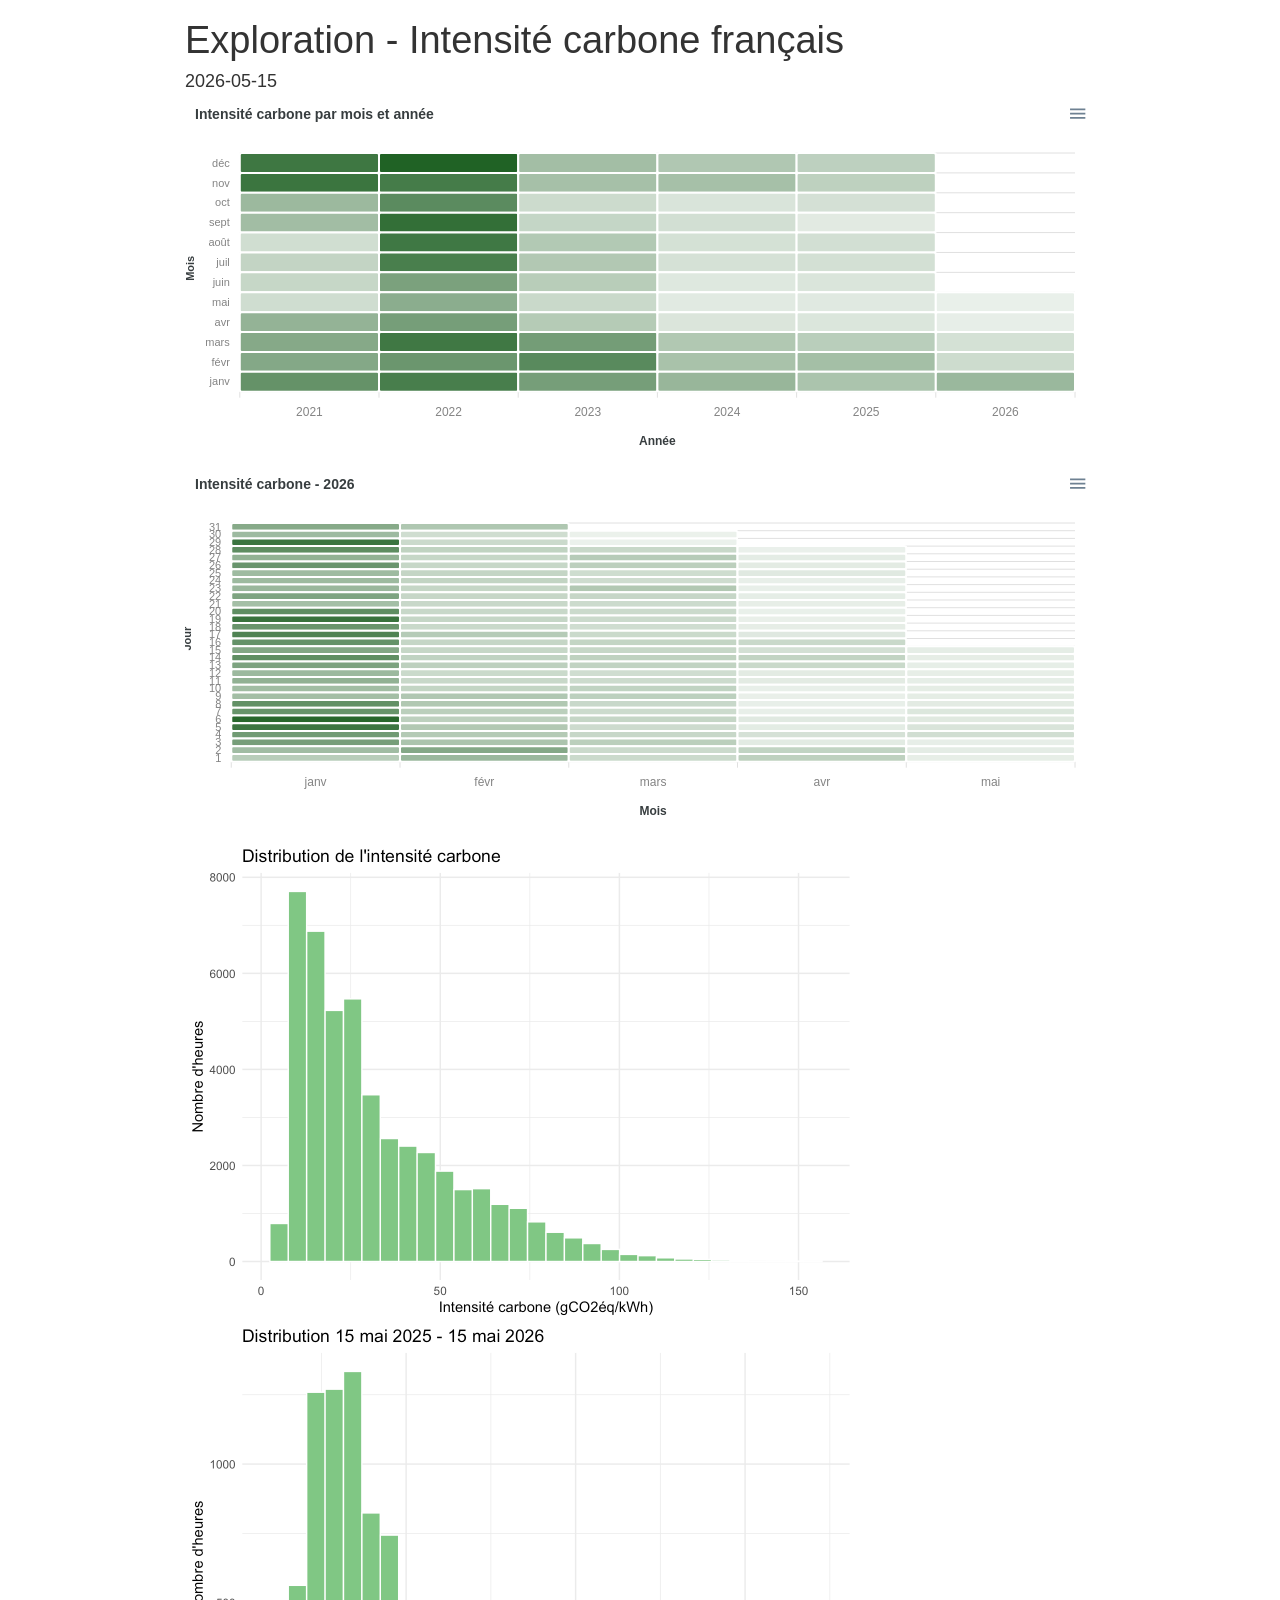
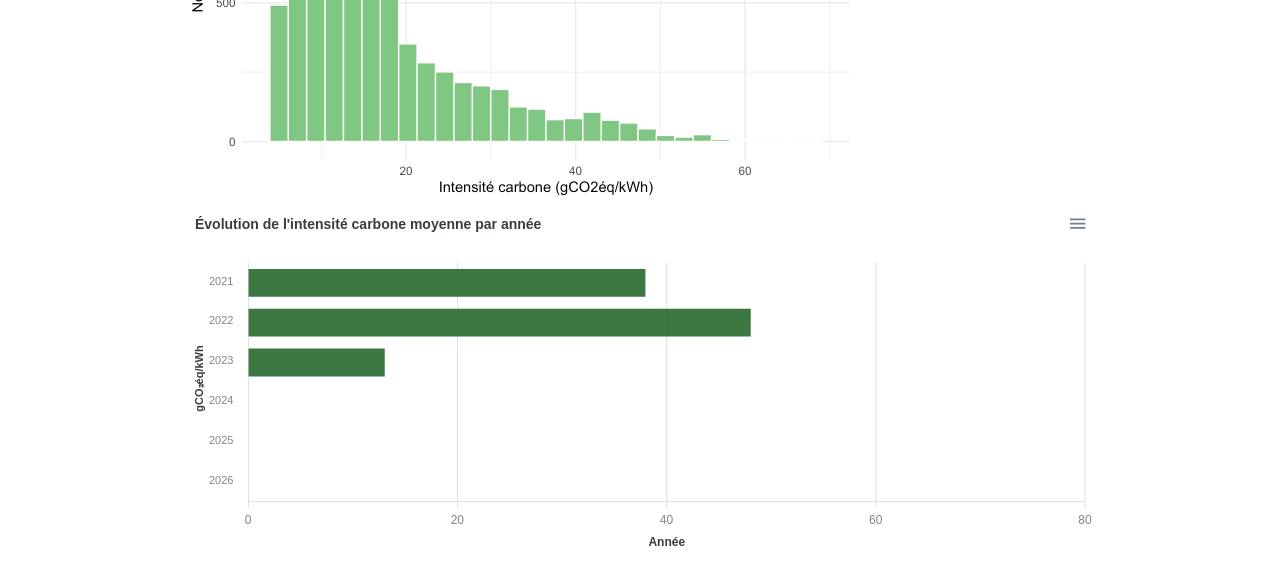
==== dev/exploration.html @ db259e38 "ajout graphiques exploratoires dev/" ====
<!DOCTYPE html>

<html>

<head>

<meta charset="utf-8" />
<meta name="generator" content="pandoc" />
<meta http-equiv="X-UA-Compatible" content="IE=EDGE" />



<meta name="date" content="2026-05-15" />

<title>Exploration - Intensité carbone français</title>

<script>// Pandoc 2.9 adds attributes on both header and div. We remove the former (to
// be compatible with the behavior of Pandoc < 2.8).
document.addEventListener('DOMContentLoaded', function(e) {
  var hs = document.querySelectorAll("div.section[class*='level'] > :first-child");
  var i, h, a;
  for (i = 0; i < hs.length; i++) {
    h = hs[i];
    if (!/^h[1-6]$/i.test(h.tagName)) continue;  // it should be a header h1-h6
    a = h.attributes;
    while (a.length > 0) h.removeAttribute(a[0].name);
  }
});
</script>
<script>/*! jQuery v3.6.0 | (c) OpenJS Foundation and other contributors | jquery.org/license */
!function(e,t){"use strict";"object"==typeof module&&"object"==typeof module.exports?module.exports=e.document?t(e,!0):function(e){if(!e.document)throw new Error("jQuery requires a window with a document");return t(e)}:t(e)}("undefined"!=typeof window?window:this,function(C,e){"use strict";var t=[],r=Object.getPrototypeOf,s=t.slice,g=t.flat?function(e){return t.flat.call(e)}:function(e){return t.concat.apply([],e)},u=t.push,i=t.indexOf,n={},o=n.toString,v=n.hasOwnProperty,a=v.toString,l=a.call(Object),y={},m=function(e){return"function"==typeof e&&"number"!=typeof e.nodeType&&"function"!=typeof e.item},x=function(e){return null!=e&&e===e.window},E=C.document,c={type:!0,src:!0,nonce:!0,noModule:!0};function b(e,t,n){var r,i,o=(n=n||E).createElement("script");if(o.text=e,t)for(r in c)(i=t[r]||t.getAttribute&&t.getAttribute(r))&&o.setAttribute(r,i);n.head.appendChild(o).parentNode.removeChild(o)}function w(e){return null==e?e+"":"object"==typeof e||"function"==typeof e?n[o.call(e)]||"object":typeof e}var f="3.6.0",S=function(e,t){return new S.fn.init(e,t)};function p(e){var t=!!e&&"length"in e&&e.length,n=w(e);return!m(e)&&!x(e)&&("array"===n||0===t||"number"==typeof t&&0<t&&t-1 in e)}S.fn=S.prototype={jquery:f,constructor:S,length:0,toArray:function(){return s.call(this)},get:function(e){return null==e?s.call(this):e<0?this[e+this.length]:this[e]},pushStack:function(e){var t=S.merge(this.constructor(),e);return t.prevObject=this,t},each:function(e){return S.each(this,e)},map:function(n){return this.pushStack(S.map(this,function(e,t){return n.call(e,t,e)}))},slice:function(){return this.pushStack(s.apply(this,arguments))},first:function(){return this.eq(0)},last:function(){return this.eq(-1)},even:function(){return this.pushStack(S.grep(this,function(e,t){return(t+1)%2}))},odd:function(){return this.pushStack(S.grep(this,function(e,t){return t%2}))},eq:function(e){var t=this.length,n=+e+(e<0?t:0);return this.pushStack(0<=n&&n<t?[this[n]]:[])},end:function(){return this.prevObject||this.constructor()},push:u,sort:t.sort,splice:t.splice},S.extend=S.fn.extend=function(){var e,t,n,r,i,o,a=arguments[0]||{},s=1,u=arguments.length,l=!1;for("boolean"==typeof a&&(l=a,a=arguments[s]||{},s++),"object"==typeof a||m(a)||(a={}),s===u&&(a=this,s--);s<u;s++)if(null!=(e=arguments[s]))for(t in e)r=e[t],"__proto__"!==t&&a!==r&&(l&&r&&(S.isPlainObject(r)||(i=Array.isArray(r)))?(n=a[t],o=i&&!Array.isArray(n)?[]:i||S.isPlainObject(n)?n:{},i=!1,a[t]=S.extend(l,o,r)):void 0!==r&&(a[t]=r));return a},S.extend({expando:"jQuery"+(f+Math.random()).replace(/\D/g,""),isReady:!0,error:function(e){throw new Error(e)},noop:function(){},isPlainObject:function(e){var t,n;return!(!e||"[object Object]"!==o.call(e))&&(!(t=r(e))||"function"==typeof(n=v.call(t,"constructor")&&t.constructor)&&a.call(n)===l)},isEmptyObject:function(e){var t;for(t in e)return!1;return!0},globalEval:function(e,t,n){b(e,{nonce:t&&t.nonce},n)},each:function(e,t){var n,r=0;if(p(e)){for(n=e.length;r<n;r++)if(!1===t.call(e[r],r,e[r]))break}else for(r in e)if(!1===t.call(e[r],r,e[r]))break;return e},makeArray:function(e,t){var n=t||[];return null!=e&&(p(Object(e))?S.merge(n,"string"==typeof e?[e]:e):u.call(n,e)),n},inArray:function(e,t,n){return null==t?-1:i.call(t,e,n)},merge:function(e,t){for(var n=+t.length,r=0,i=e.length;r<n;r++)e[i++]=t[r];return e.length=i,e},grep:function(e,t,n){for(var r=[],i=0,o=e.length,a=!n;i<o;i++)!t(e[i],i)!==a&&r.push(e[i]);return r},map:function(e,t,n){var r,i,o=0,a=[];if(p(e))for(r=e.length;o<r;o++)null!=(i=t(e[o],o,n))&&a.push(i);else for(o in e)null!=(i=t(e[o],o,n))&&a.push(i);return g(a)},guid:1,support:y}),"function"==typeof Symbol&&(S.fn[Symbol.iterator]=t[Symbol.iterator]),S.each("Boolean Number String Function Array Date RegExp Object Error Symbol".split(" "),function(e,t){n["[object "+t+"]"]=t.toLowerCase()});var d=function(n){var e,d,b,o,i,h,f,g,w,u,l,T,C,a,E,v,s,c,y,S="sizzle"+1*new Date,p=n.document,k=0,r=0,m=ue(),x=ue(),A=ue(),N=ue(),j=function(e,t){return e===t&&(l=!0),0},D={}.hasOwnProperty,t=[],q=t.pop,L=t.push,H=t.push,O=t.slice,P=function(e,t){for(var n=0,r=e.length;n<r;n++)if(e[n]===t)return n;return-1},R="checked|selected|async|autofocus|autoplay|controls|defer|disabled|hidden|ismap|loop|multiple|open|readonly|required|scoped",M="[\\x20\\t\\r\\n\\f]",I="(?:\\\\[\\da-fA-F]{1,6}"+M+"?|\\\\[^\\r\\n\\f]|[\\w-]|[^\0-\\x7f])+",W="\\["+M+"*("+I+")(?:"+M+"*([*^$|!~]?=)"+M+"*(?:'((?:\\\\.|[^\\\\'])*)'|\"((?:\\\\.|[^\\\\\"])*)\"|("+I+"))|)"+M+"*\\]",F=":("+I+")(?:\\((('((?:\\\\.|[^\\\\'])*)'|\"((?:\\\\.|[^\\\\\"])*)\")|((?:\\\\.|[^\\\\()[\\]]|"+W+")*)|.*)\\)|)",B=new RegExp(M+"+","g"),$=new RegExp("^"+M+"+|((?:^|[^\\\\])(?:\\\\.)*)"+M+"+$","g"),_=new RegExp("^"+M+"*,"+M+"*"),z=new RegExp("^"+M+"*([>+~]|"+M+")"+M+"*"),U=new RegExp(M+"|>"),X=new RegExp(F),V=new RegExp("^"+I+"$"),G={ID:new RegExp("^#("+I+")"),CLASS:new RegExp("^\\.("+I+")"),TAG:new RegExp("^("+I+"|[*])"),ATTR:new RegExp("^"+W),PSEUDO:new RegExp("^"+F),CHILD:new RegExp("^:(only|first|last|nth|nth-last)-(child|of-type)(?:\\("+M+"*(even|odd|(([+-]|)(\\d*)n|)"+M+"*(?:([+-]|)"+M+"*(\\d+)|))"+M+"*\\)|)","i"),bool:new RegExp("^(?:"+R+")$","i"),needsContext:new RegExp("^"+M+"*[>+~]|:(even|odd|eq|gt|lt|nth|first|last)(?:\\("+M+"*((?:-\\d)?\\d*)"+M+"*\\)|)(?=[^-]|$)","i")},Y=/HTML$/i,Q=/^(?:input|select|textarea|button)$/i,J=/^h\d$/i,K=/^[^{]+\{\s*\[native \w/,Z=/^(?:#([\w-]+)|(\w+)|\.([\w-]+))$/,ee=/[+~]/,te=new RegExp("\\\\[\\da-fA-F]{1,6}"+M+"?|\\\\([^\\r\\n\\f])","g"),ne=function(e,t){var n="0x"+e.slice(1)-65536;return t||(n<0?String.fromCharCode(n+65536):String.fromCharCode(n>>10|55296,1023&n|56320))},re=/([\0-\x1f\x7f]|^-?\d)|^-$|[^\0-\x1f\x7f-\uFFFF\w-]/g,ie=function(e,t){return t?"\0"===e?"\ufffd":e.slice(0,-1)+"\\"+e.charCodeAt(e.length-1).toString(16)+" ":"\\"+e},oe=function(){T()},ae=be(function(e){return!0===e.disabled&&"fieldset"===e.nodeName.toLowerCase()},{dir:"parentNode",next:"legend"});try{H.apply(t=O.call(p.childNodes),p.childNodes),t[p.childNodes.length].nodeType}catch(e){H={apply:t.length?function(e,t){L.apply(e,O.call(t))}:function(e,t){var n=e.length,r=0;while(e[n++]=t[r++]);e.length=n-1}}}function se(t,e,n,r){var i,o,a,s,u,l,c,f=e&&e.ownerDocument,p=e?e.nodeType:9;if(n=n||[],"string"!=typeof t||!t||1!==p&&9!==p&&11!==p)return n;if(!r&&(T(e),e=e||C,E)){if(11!==p&&(u=Z.exec(t)))if(i=u[1]){if(9===p){if(!(a=e.getElementById(i)))return n;if(a.id===i)return n.push(a),n}else if(f&&(a=f.getElementById(i))&&y(e,a)&&a.id===i)return n.push(a),n}else{if(u[2])return H.apply(n,e.getElementsByTagName(t)),n;if((i=u[3])&&d.getElementsByClassName&&e.getElementsByClassName)return H.apply(n,e.getElementsByClassName(i)),n}if(d.qsa&&!N[t+" "]&&(!v||!v.test(t))&&(1!==p||"object"!==e.nodeName.toLowerCase())){if(c=t,f=e,1===p&&(U.test(t)||z.test(t))){(f=ee.test(t)&&ye(e.parentNode)||e)===e&&d.scope||((s=e.getAttribute("id"))?s=s.replace(re,ie):e.setAttribute("id",s=S)),o=(l=h(t)).length;while(o--)l[o]=(s?"#"+s:":scope")+" "+xe(l[o]);c=l.join(",")}try{return H.apply(n,f.querySelectorAll(c)),n}catch(e){N(t,!0)}finally{s===S&&e.removeAttribute("id")}}}return g(t.replace($,"$1"),e,n,r)}function ue(){var r=[];return function e(t,n){return r.push(t+" ")>b.cacheLength&&delete e[r.shift()],e[t+" "]=n}}function le(e){return e[S]=!0,e}function ce(e){var t=C.createElement("fieldset");try{return!!e(t)}catch(e){return!1}finally{t.parentNode&&t.parentNode.removeChild(t),t=null}}function fe(e,t){var n=e.split("|"),r=n.length;while(r--)b.attrHandle[n[r]]=t}function pe(e,t){var n=t&&e,r=n&&1===e.nodeType&&1===t.nodeType&&e.sourceIndex-t.sourceIndex;if(r)return r;if(n)while(n=n.nextSibling)if(n===t)return-1;return e?1:-1}function de(t){return function(e){return"input"===e.nodeName.toLowerCase()&&e.type===t}}function he(n){return function(e){var t=e.nodeName.toLowerCase();return("input"===t||"button"===t)&&e.type===n}}function ge(t){return function(e){return"form"in e?e.parentNode&&!1===e.disabled?"label"in e?"label"in e.parentNode?e.parentNode.disabled===t:e.disabled===t:e.isDisabled===t||e.isDisabled!==!t&&ae(e)===t:e.disabled===t:"label"in e&&e.disabled===t}}function ve(a){return le(function(o){return o=+o,le(function(e,t){var n,r=a([],e.length,o),i=r.length;while(i--)e[n=r[i]]&&(e[n]=!(t[n]=e[n]))})})}function ye(e){return e&&"undefined"!=typeof e.getElementsByTagName&&e}for(e in d=se.support={},i=se.isXML=function(e){var t=e&&e.namespaceURI,n=e&&(e.ownerDocument||e).documentElement;return!Y.test(t||n&&n.nodeName||"HTML")},T=se.setDocument=function(e){var t,n,r=e?e.ownerDocument||e:p;return r!=C&&9===r.nodeType&&r.documentElement&&(a=(C=r).documentElement,E=!i(C),p!=C&&(n=C.defaultView)&&n.top!==n&&(n.addEventListener?n.addEventListener("unload",oe,!1):n.attachEvent&&n.attachEvent("onunload",oe)),d.scope=ce(function(e){return a.appendChild(e).appendChild(C.createElement("div")),"undefined"!=typeof e.querySelectorAll&&!e.querySelectorAll(":scope fieldset div").length}),d.attributes=ce(function(e){return e.className="i",!e.getAttribute("className")}),d.getElementsByTagName=ce(function(e){return e.appendChild(C.createComment("")),!e.getElementsByTagName("*").length}),d.getElementsByClassName=K.test(C.getElementsByClassName),d.getById=ce(function(e){return a.appendChild(e).id=S,!C.getElementsByName||!C.getElementsByName(S).length}),d.getById?(b.filter.ID=function(e){var t=e.replace(te,ne);return function(e){return e.getAttribute("id")===t}},b.find.ID=function(e,t){if("undefined"!=typeof t.getElementById&&E){var n=t.getElementById(e);return n?[n]:[]}}):(b.filter.ID=function(e){var n=e.replace(te,ne);return function(e){var t="undefined"!=typeof e.getAttributeNode&&e.getAttributeNode("id");return t&&t.value===n}},b.find.ID=function(e,t){if("undefined"!=typeof t.getElementById&&E){var n,r,i,o=t.getElementById(e);if(o){if((n=o.getAttributeNode("id"))&&n.value===e)return[o];i=t.getElementsByName(e),r=0;while(o=i[r++])if((n=o.getAttributeNode("id"))&&n.value===e)return[o]}return[]}}),b.find.TAG=d.getElementsByTagName?function(e,t){return"undefined"!=typeof t.getElementsByTagName?t.getElementsByTagName(e):d.qsa?t.querySelectorAll(e):void 0}:function(e,t){var n,r=[],i=0,o=t.getElementsByTagName(e);if("*"===e){while(n=o[i++])1===n.nodeType&&r.push(n);return r}return o},b.find.CLASS=d.getElementsByClassName&&function(e,t){if("undefined"!=typeof t.getElementsByClassName&&E)return t.getElementsByClassName(e)},s=[],v=[],(d.qsa=K.test(C.querySelectorAll))&&(ce(function(e){var t;a.appendChild(e).innerHTML="<a id='"+S+"'></a><select id='"+S+"-\r\\' msallowcapture=''><option selected=''></option></select>",e.querySelectorAll("[msallowcapture^='']").length&&v.push("[*^$]="+M+"*(?:''|\"\")"),e.querySelectorAll("[selected]").length||v.push("\\["+M+"*(?:value|"+R+")"),e.querySelectorAll("[id~="+S+"-]").length||v.push("~="),(t=C.createElement("input")).setAttribute("name",""),e.appendChild(t),e.querySelectorAll("[name='']").length||v.push("\\["+M+"*name"+M+"*="+M+"*(?:''|\"\")"),e.querySelectorAll(":checked").length||v.push(":checked"),e.querySelectorAll("a#"+S+"+*").length||v.push(".#.+[+~]"),e.querySelectorAll("\\\f"),v.push("[\\r\\n\\f]")}),ce(function(e){e.innerHTML="<a href='' disabled='disabled'></a><select disabled='disabled'><option/></select>";var t=C.createElement("input");t.setAttribute("type","hidden"),e.appendChild(t).setAttribute("name","D"),e.querySelectorAll("[name=d]").length&&v.push("name"+M+"*[*^$|!~]?="),2!==e.querySelectorAll(":enabled").length&&v.push(":enabled",":disabled"),a.appendChild(e).disabled=!0,2!==e.querySelectorAll(":disabled").length&&v.push(":enabled",":disabled"),e.querySelectorAll("*,:x"),v.push(",.*:")})),(d.matchesSelector=K.test(c=a.matches||a.webkitMatchesSelector||a.mozMatchesSelector||a.oMatchesSelector||a.msMatchesSelector))&&ce(function(e){d.disconnectedMatch=c.call(e,"*"),c.call(e,"[s!='']:x"),s.push("!=",F)}),v=v.length&&new RegExp(v.join("|")),s=s.length&&new RegExp(s.join("|")),t=K.test(a.compareDocumentPosition),y=t||K.test(a.contains)?function(e,t){var n=9===e.nodeType?e.documentElement:e,r=t&&t.parentNode;return e===r||!(!r||1!==r.nodeType||!(n.contains?n.contains(r):e.compareDocumentPosition&&16&e.compareDocumentPosition(r)))}:function(e,t){if(t)while(t=t.parentNode)if(t===e)return!0;return!1},j=t?function(e,t){if(e===t)return l=!0,0;var n=!e.compareDocumentPosition-!t.compareDocumentPosition;return n||(1&(n=(e.ownerDocument||e)==(t.ownerDocument||t)?e.compareDocumentPosition(t):1)||!d.sortDetached&&t.compareDocumentPosition(e)===n?e==C||e.ownerDocument==p&&y(p,e)?-1:t==C||t.ownerDocument==p&&y(p,t)?1:u?P(u,e)-P(u,t):0:4&n?-1:1)}:function(e,t){if(e===t)return l=!0,0;var n,r=0,i=e.parentNode,o=t.parentNode,a=[e],s=[t];if(!i||!o)return e==C?-1:t==C?1:i?-1:o?1:u?P(u,e)-P(u,t):0;if(i===o)return pe(e,t);n=e;while(n=n.parentNode)a.unshift(n);n=t;while(n=n.parentNode)s.unshift(n);while(a[r]===s[r])r++;return r?pe(a[r],s[r]):a[r]==p?-1:s[r]==p?1:0}),C},se.matches=function(e,t){return se(e,null,null,t)},se.matchesSelector=function(e,t){if(T(e),d.matchesSelector&&E&&!N[t+" "]&&(!s||!s.test(t))&&(!v||!v.test(t)))try{var n=c.call(e,t);if(n||d.disconnectedMatch||e.document&&11!==e.document.nodeType)return n}catch(e){N(t,!0)}return 0<se(t,C,null,[e]).length},se.contains=function(e,t){return(e.ownerDocument||e)!=C&&T(e),y(e,t)},se.attr=function(e,t){(e.ownerDocument||e)!=C&&T(e);var n=b.attrHandle[t.toLowerCase()],r=n&&D.call(b.attrHandle,t.toLowerCase())?n(e,t,!E):void 0;return void 0!==r?r:d.attributes||!E?e.getAttribute(t):(r=e.getAttributeNode(t))&&r.specified?r.value:null},se.escape=function(e){return(e+"").replace(re,ie)},se.error=function(e){throw new Error("Syntax error, unrecognized expression: "+e)},se.uniqueSort=function(e){var t,n=[],r=0,i=0;if(l=!d.detectDuplicates,u=!d.sortStable&&e.slice(0),e.sort(j),l){while(t=e[i++])t===e[i]&&(r=n.push(i));while(r--)e.splice(n[r],1)}return u=null,e},o=se.getText=function(e){var t,n="",r=0,i=e.nodeType;if(i){if(1===i||9===i||11===i){if("string"==typeof e.textContent)return e.textContent;for(e=e.firstChild;e;e=e.nextSibling)n+=o(e)}else if(3===i||4===i)return e.nodeValue}else while(t=e[r++])n+=o(t);return n},(b=se.selectors={cacheLength:50,createPseudo:le,match:G,attrHandle:{},find:{},relative:{">":{dir:"parentNode",first:!0}," ":{dir:"parentNode"},"+":{dir:"previousSibling",first:!0},"~":{dir:"previousSibling"}},preFilter:{ATTR:function(e){return e[1]=e[1].replace(te,ne),e[3]=(e[3]||e[4]||e[5]||"").replace(te,ne),"~="===e[2]&&(e[3]=" "+e[3]+" "),e.slice(0,4)},CHILD:function(e){return e[1]=e[1].toLowerCase(),"nth"===e[1].slice(0,3)?(e[3]||se.error(e[0]),e[4]=+(e[4]?e[5]+(e[6]||1):2*("even"===e[3]||"odd"===e[3])),e[5]=+(e[7]+e[8]||"odd"===e[3])):e[3]&&se.error(e[0]),e},PSEUDO:function(e){var t,n=!e[6]&&e[2];return G.CHILD.test(e[0])?null:(e[3]?e[2]=e[4]||e[5]||"":n&&X.test(n)&&(t=h(n,!0))&&(t=n.indexOf(")",n.length-t)-n.length)&&(e[0]=e[0].slice(0,t),e[2]=n.slice(0,t)),e.slice(0,3))}},filter:{TAG:function(e){var t=e.replace(te,ne).toLowerCase();return"*"===e?function(){return!0}:function(e){return e.nodeName&&e.nodeName.toLowerCase()===t}},CLASS:function(e){var t=m[e+" "];return t||(t=new RegExp("(^|"+M+")"+e+"("+M+"|$)"))&&m(e,function(e){return t.test("string"==typeof e.className&&e.className||"undefined"!=typeof e.getAttribute&&e.getAttribute("class")||"")})},ATTR:function(n,r,i){return function(e){var t=se.attr(e,n);return null==t?"!="===r:!r||(t+="","="===r?t===i:"!="===r?t!==i:"^="===r?i&&0===t.indexOf(i):"*="===r?i&&-1<t.indexOf(i):"$="===r?i&&t.slice(-i.length)===i:"~="===r?-1<(" "+t.replace(B," ")+" ").indexOf(i):"|="===r&&(t===i||t.slice(0,i.length+1)===i+"-"))}},CHILD:function(h,e,t,g,v){var y="nth"!==h.slice(0,3),m="last"!==h.slice(-4),x="of-type"===e;return 1===g&&0===v?function(e){return!!e.parentNode}:function(e,t,n){var r,i,o,a,s,u,l=y!==m?"nextSibling":"previousSibling",c=e.parentNode,f=x&&e.nodeName.toLowerCase(),p=!n&&!x,d=!1;if(c){if(y){while(l){a=e;while(a=a[l])if(x?a.nodeName.toLowerCase()===f:1===a.nodeType)return!1;u=l="only"===h&&!u&&"nextSibling"}return!0}if(u=[m?c.firstChild:c.lastChild],m&&p){d=(s=(r=(i=(o=(a=c)[S]||(a[S]={}))[a.uniqueID]||(o[a.uniqueID]={}))[h]||[])[0]===k&&r[1])&&r[2],a=s&&c.childNodes[s];while(a=++s&&a&&a[l]||(d=s=0)||u.pop())if(1===a.nodeType&&++d&&a===e){i[h]=[k,s,d];break}}else if(p&&(d=s=(r=(i=(o=(a=e)[S]||(a[S]={}))[a.uniqueID]||(o[a.uniqueID]={}))[h]||[])[0]===k&&r[1]),!1===d)while(a=++s&&a&&a[l]||(d=s=0)||u.pop())if((x?a.nodeName.toLowerCase()===f:1===a.nodeType)&&++d&&(p&&((i=(o=a[S]||(a[S]={}))[a.uniqueID]||(o[a.uniqueID]={}))[h]=[k,d]),a===e))break;return(d-=v)===g||d%g==0&&0<=d/g}}},PSEUDO:function(e,o){var t,a=b.pseudos[e]||b.setFilters[e.toLowerCase()]||se.error("unsupported pseudo: "+e);return a[S]?a(o):1<a.length?(t=[e,e,"",o],b.setFilters.hasOwnProperty(e.toLowerCase())?le(function(e,t){var n,r=a(e,o),i=r.length;while(i--)e[n=P(e,r[i])]=!(t[n]=r[i])}):function(e){return a(e,0,t)}):a}},pseudos:{not:le(function(e){var r=[],i=[],s=f(e.replace($,"$1"));return s[S]?le(function(e,t,n,r){var i,o=s(e,null,r,[]),a=e.length;while(a--)(i=o[a])&&(e[a]=!(t[a]=i))}):function(e,t,n){return r[0]=e,s(r,null,n,i),r[0]=null,!i.pop()}}),has:le(function(t){return function(e){return 0<se(t,e).length}}),contains:le(function(t){return t=t.replace(te,ne),function(e){return-1<(e.textContent||o(e)).indexOf(t)}}),lang:le(function(n){return V.test(n||"")||se.error("unsupported lang: "+n),n=n.replace(te,ne).toLowerCase(),function(e){var t;do{if(t=E?e.lang:e.getAttribute("xml:lang")||e.getAttribute("lang"))return(t=t.toLowerCase())===n||0===t.indexOf(n+"-")}while((e=e.parentNode)&&1===e.nodeType);return!1}}),target:function(e){var t=n.location&&n.location.hash;return t&&t.slice(1)===e.id},root:function(e){return e===a},focus:function(e){return e===C.activeElement&&(!C.hasFocus||C.hasFocus())&&!!(e.type||e.href||~e.tabIndex)},enabled:ge(!1),disabled:ge(!0),checked:function(e){var t=e.nodeName.toLowerCase();return"input"===t&&!!e.checked||"option"===t&&!!e.selected},selected:function(e){return e.parentNode&&e.parentNode.selectedIndex,!0===e.selected},empty:function(e){for(e=e.firstChild;e;e=e.nextSibling)if(e.nodeType<6)return!1;return!0},parent:function(e){return!b.pseudos.empty(e)},header:function(e){return J.test(e.nodeName)},input:function(e){return Q.test(e.nodeName)},button:function(e){var t=e.nodeName.toLowerCase();return"input"===t&&"button"===e.type||"button"===t},text:function(e){var t;return"input"===e.nodeName.toLowerCase()&&"text"===e.type&&(null==(t=e.getAttribute("type"))||"text"===t.toLowerCase())},first:ve(function(){return[0]}),last:ve(function(e,t){return[t-1]}),eq:ve(function(e,t,n){return[n<0?n+t:n]}),even:ve(function(e,t){for(var n=0;n<t;n+=2)e.push(n);return e}),odd:ve(function(e,t){for(var n=1;n<t;n+=2)e.push(n);return e}),lt:ve(function(e,t,n){for(var r=n<0?n+t:t<n?t:n;0<=--r;)e.push(r);return e}),gt:ve(function(e,t,n){for(var r=n<0?n+t:n;++r<t;)e.push(r);return e})}}).pseudos.nth=b.pseudos.eq,{radio:!0,checkbox:!0,file:!0,password:!0,image:!0})b.pseudos[e]=de(e);for(e in{submit:!0,reset:!0})b.pseudos[e]=he(e);function me(){}function xe(e){for(var t=0,n=e.length,r="";t<n;t++)r+=e[t].value;return r}function be(s,e,t){var u=e.dir,l=e.next,c=l||u,f=t&&"parentNode"===c,p=r++;return e.first?function(e,t,n){while(e=e[u])if(1===e.nodeType||f)return s(e,t,n);return!1}:function(e,t,n){var r,i,o,a=[k,p];if(n){while(e=e[u])if((1===e.nodeType||f)&&s(e,t,n))return!0}else while(e=e[u])if(1===e.nodeType||f)if(i=(o=e[S]||(e[S]={}))[e.uniqueID]||(o[e.uniqueID]={}),l&&l===e.nodeName.toLowerCase())e=e[u]||e;else{if((r=i[c])&&r[0]===k&&r[1]===p)return a[2]=r[2];if((i[c]=a)[2]=s(e,t,n))return!0}return!1}}function we(i){return 1<i.length?function(e,t,n){var r=i.length;while(r--)if(!i[r](e,t,n))return!1;return!0}:i[0]}function Te(e,t,n,r,i){for(var o,a=[],s=0,u=e.length,l=null!=t;s<u;s++)(o=e[s])&&(n&&!n(o,r,i)||(a.push(o),l&&t.push(s)));return a}function Ce(d,h,g,v,y,e){return v&&!v[S]&&(v=Ce(v)),y&&!y[S]&&(y=Ce(y,e)),le(function(e,t,n,r){var i,o,a,s=[],u=[],l=t.length,c=e||function(e,t,n){for(var r=0,i=t.length;r<i;r++)se(e,t[r],n);return n}(h||"*",n.nodeType?[n]:n,[]),f=!d||!e&&h?c:Te(c,s,d,n,r),p=g?y||(e?d:l||v)?[]:t:f;if(g&&g(f,p,n,r),v){i=Te(p,u),v(i,[],n,r),o=i.length;while(o--)(a=i[o])&&(p[u[o]]=!(f[u[o]]=a))}if(e){if(y||d){if(y){i=[],o=p.length;while(o--)(a=p[o])&&i.push(f[o]=a);y(null,p=[],i,r)}o=p.length;while(o--)(a=p[o])&&-1<(i=y?P(e,a):s[o])&&(e[i]=!(t[i]=a))}}else p=Te(p===t?p.splice(l,p.length):p),y?y(null,t,p,r):H.apply(t,p)})}function Ee(e){for(var i,t,n,r=e.length,o=b.relative[e[0].type],a=o||b.relative[" "],s=o?1:0,u=be(function(e){return e===i},a,!0),l=be(function(e){return-1<P(i,e)},a,!0),c=[function(e,t,n){var r=!o&&(n||t!==w)||((i=t).nodeType?u(e,t,n):l(e,t,n));return i=null,r}];s<r;s++)if(t=b.relative[e[s].type])c=[be(we(c),t)];else{if((t=b.filter[e[s].type].apply(null,e[s].matches))[S]){for(n=++s;n<r;n++)if(b.relative[e[n].type])break;return Ce(1<s&&we(c),1<s&&xe(e.slice(0,s-1).concat({value:" "===e[s-2].type?"*":""})).replace($,"$1"),t,s<n&&Ee(e.slice(s,n)),n<r&&Ee(e=e.slice(n)),n<r&&xe(e))}c.push(t)}return we(c)}return me.prototype=b.filters=b.pseudos,b.setFilters=new me,h=se.tokenize=function(e,t){var n,r,i,o,a,s,u,l=x[e+" "];if(l)return t?0:l.slice(0);a=e,s=[],u=b.preFilter;while(a){for(o in n&&!(r=_.exec(a))||(r&&(a=a.slice(r[0].length)||a),s.push(i=[])),n=!1,(r=z.exec(a))&&(n=r.shift(),i.push({value:n,type:r[0].replace($," ")}),a=a.slice(n.length)),b.filter)!(r=G[o].exec(a))||u[o]&&!(r=u[o](r))||(n=r.shift(),i.push({value:n,type:o,matches:r}),a=a.slice(n.length));if(!n)break}return t?a.length:a?se.error(e):x(e,s).slice(0)},f=se.compile=function(e,t){var n,v,y,m,x,r,i=[],o=[],a=A[e+" "];if(!a){t||(t=h(e)),n=t.length;while(n--)(a=Ee(t[n]))[S]?i.push(a):o.push(a);(a=A(e,(v=o,m=0<(y=i).length,x=0<v.length,r=function(e,t,n,r,i){var o,a,s,u=0,l="0",c=e&&[],f=[],p=w,d=e||x&&b.find.TAG("*",i),h=k+=null==p?1:Math.random()||.1,g=d.length;for(i&&(w=t==C||t||i);l!==g&&null!=(o=d[l]);l++){if(x&&o){a=0,t||o.ownerDocument==C||(T(o),n=!E);while(s=v[a++])if(s(o,t||C,n)){r.push(o);break}i&&(k=h)}m&&((o=!s&&o)&&u--,e&&c.push(o))}if(u+=l,m&&l!==u){a=0;while(s=y[a++])s(c,f,t,n);if(e){if(0<u)while(l--)c[l]||f[l]||(f[l]=q.call(r));f=Te(f)}H.apply(r,f),i&&!e&&0<f.length&&1<u+y.length&&se.uniqueSort(r)}return i&&(k=h,w=p),c},m?le(r):r))).selector=e}return a},g=se.select=function(e,t,n,r){var i,o,a,s,u,l="function"==typeof e&&e,c=!r&&h(e=l.selector||e);if(n=n||[],1===c.length){if(2<(o=c[0]=c[0].slice(0)).length&&"ID"===(a=o[0]).type&&9===t.nodeType&&E&&b.relative[o[1].type]){if(!(t=(b.find.ID(a.matches[0].replace(te,ne),t)||[])[0]))return n;l&&(t=t.parentNode),e=e.slice(o.shift().value.length)}i=G.needsContext.test(e)?0:o.length;while(i--){if(a=o[i],b.relative[s=a.type])break;if((u=b.find[s])&&(r=u(a.matches[0].replace(te,ne),ee.test(o[0].type)&&ye(t.parentNode)||t))){if(o.splice(i,1),!(e=r.length&&xe(o)))return H.apply(n,r),n;break}}}return(l||f(e,c))(r,t,!E,n,!t||ee.test(e)&&ye(t.parentNode)||t),n},d.sortStable=S.split("").sort(j).join("")===S,d.detectDuplicates=!!l,T(),d.sortDetached=ce(function(e){return 1&e.compareDocumentPosition(C.createElement("fieldset"))}),ce(function(e){return e.innerHTML="<a href='#'></a>","#"===e.firstChild.getAttribute("href")})||fe("type|href|height|width",function(e,t,n){if(!n)return e.getAttribute(t,"type"===t.toLowerCase()?1:2)}),d.attributes&&ce(function(e){return e.innerHTML="<input/>",e.firstChild.setAttribute("value",""),""===e.firstChild.getAttribute("value")})||fe("value",function(e,t,n){if(!n&&"input"===e.nodeName.toLowerCase())return e.defaultValue}),ce(function(e){return null==e.getAttribute("disabled")})||fe(R,function(e,t,n){var r;if(!n)return!0===e[t]?t.toLowerCase():(r=e.getAttributeNode(t))&&r.specified?r.value:null}),se}(C);S.find=d,S.expr=d.selectors,S.expr[":"]=S.expr.pseudos,S.uniqueSort=S.unique=d.uniqueSort,S.text=d.getText,S.isXMLDoc=d.isXML,S.contains=d.contains,S.escapeSelector=d.escape;var h=function(e,t,n){var r=[],i=void 0!==n;while((e=e[t])&&9!==e.nodeType)if(1===e.nodeType){if(i&&S(e).is(n))break;r.push(e)}return r},T=function(e,t){for(var n=[];e;e=e.nextSibling)1===e.nodeType&&e!==t&&n.push(e);return n},k=S.expr.match.needsContext;function A(e,t){return e.nodeName&&e.nodeName.toLowerCase()===t.toLowerCase()}var N=/^<([a-z][^\/\0>:\x20\t\r\n\f]*)[\x20\t\r\n\f]*\/?>(?:<\/\1>|)$/i;function j(e,n,r){return m(n)?S.grep(e,function(e,t){return!!n.call(e,t,e)!==r}):n.nodeType?S.grep(e,function(e){return e===n!==r}):"string"!=typeof n?S.grep(e,function(e){return-1<i.call(n,e)!==r}):S.filter(n,e,r)}S.filter=function(e,t,n){var r=t[0];return n&&(e=":not("+e+")"),1===t.length&&1===r.nodeType?S.find.matchesSelector(r,e)?[r]:[]:S.find.matches(e,S.grep(t,function(e){return 1===e.nodeType}))},S.fn.extend({find:function(e){var t,n,r=this.length,i=this;if("string"!=typeof e)return this.pushStack(S(e).filter(function(){for(t=0;t<r;t++)if(S.contains(i[t],this))return!0}));for(n=this.pushStack([]),t=0;t<r;t++)S.find(e,i[t],n);return 1<r?S.uniqueSort(n):n},filter:function(e){return this.pushStack(j(this,e||[],!1))},not:function(e){return this.pushStack(j(this,e||[],!0))},is:function(e){return!!j(this,"string"==typeof e&&k.test(e)?S(e):e||[],!1).length}});var D,q=/^(?:\s*(<[\w\W]+>)[^>]*|#([\w-]+))$/;(S.fn.init=function(e,t,n){var r,i;if(!e)return this;if(n=n||D,"string"==typeof e){if(!(r="<"===e[0]&&">"===e[e.length-1]&&3<=e.length?[null,e,null]:q.exec(e))||!r[1]&&t)return!t||t.jquery?(t||n).find(e):this.constructor(t).find(e);if(r[1]){if(t=t instanceof S?t[0]:t,S.merge(this,S.parseHTML(r[1],t&&t.nodeType?t.ownerDocument||t:E,!0)),N.test(r[1])&&S.isPlainObject(t))for(r in t)m(this[r])?this[r](t[r]):this.attr(r,t[r]);return this}return(i=E.getElementById(r[2]))&&(this[0]=i,this.length=1),this}return e.nodeType?(this[0]=e,this.length=1,this):m(e)?void 0!==n.ready?n.ready(e):e(S):S.makeArray(e,this)}).prototype=S.fn,D=S(E);var L=/^(?:parents|prev(?:Until|All))/,H={children:!0,contents:!0,next:!0,prev:!0};function O(e,t){while((e=e[t])&&1!==e.nodeType);return e}S.fn.extend({has:function(e){var t=S(e,this),n=t.length;return this.filter(function(){for(var e=0;e<n;e++)if(S.contains(this,t[e]))return!0})},closest:function(e,t){var n,r=0,i=this.length,o=[],a="string"!=typeof e&&S(e);if(!k.test(e))for(;r<i;r++)for(n=this[r];n&&n!==t;n=n.parentNode)if(n.nodeType<11&&(a?-1<a.index(n):1===n.nodeType&&S.find.matchesSelector(n,e))){o.push(n);break}return this.pushStack(1<o.length?S.uniqueSort(o):o)},index:function(e){return e?"string"==typeof e?i.call(S(e),this[0]):i.call(this,e.jquery?e[0]:e):this[0]&&this[0].parentNode?this.first().prevAll().length:-1},add:function(e,t){return this.pushStack(S.uniqueSort(S.merge(this.get(),S(e,t))))},addBack:function(e){return this.add(null==e?this.prevObject:this.prevObject.filter(e))}}),S.each({parent:function(e){var t=e.parentNode;return t&&11!==t.nodeType?t:null},parents:function(e){return h(e,"parentNode")},parentsUntil:function(e,t,n){return h(e,"parentNode",n)},next:function(e){return O(e,"nextSibling")},prev:function(e){return O(e,"previousSibling")},nextAll:function(e){return h(e,"nextSibling")},prevAll:function(e){return h(e,"previousSibling")},nextUntil:function(e,t,n){return h(e,"nextSibling",n)},prevUntil:function(e,t,n){return h(e,"previousSibling",n)},siblings:function(e){return T((e.parentNode||{}).firstChild,e)},children:function(e){return T(e.firstChild)},contents:function(e){return null!=e.contentDocument&&r(e.contentDocument)?e.contentDocument:(A(e,"template")&&(e=e.content||e),S.merge([],e.childNodes))}},function(r,i){S.fn[r]=function(e,t){var n=S.map(this,i,e);return"Until"!==r.slice(-5)&&(t=e),t&&"string"==typeof t&&(n=S.filter(t,n)),1<this.length&&(H[r]||S.uniqueSort(n),L.test(r)&&n.reverse()),this.pushStack(n)}});var P=/[^\x20\t\r\n\f]+/g;function R(e){return e}function M(e){throw e}function I(e,t,n,r){var i;try{e&&m(i=e.promise)?i.call(e).done(t).fail(n):e&&m(i=e.then)?i.call(e,t,n):t.apply(void 0,[e].slice(r))}catch(e){n.apply(void 0,[e])}}S.Callbacks=function(r){var e,n;r="string"==typeof r?(e=r,n={},S.each(e.match(P)||[],function(e,t){n[t]=!0}),n):S.extend({},r);var i,t,o,a,s=[],u=[],l=-1,c=function(){for(a=a||r.once,o=i=!0;u.length;l=-1){t=u.shift();while(++l<s.length)!1===s[l].apply(t[0],t[1])&&r.stopOnFalse&&(l=s.length,t=!1)}r.memory||(t=!1),i=!1,a&&(s=t?[]:"")},f={add:function(){return s&&(t&&!i&&(l=s.length-1,u.push(t)),function n(e){S.each(e,function(e,t){m(t)?r.unique&&f.has(t)||s.push(t):t&&t.length&&"string"!==w(t)&&n(t)})}(arguments),t&&!i&&c()),this},remove:function(){return S.each(arguments,function(e,t){var n;while(-1<(n=S.inArray(t,s,n)))s.splice(n,1),n<=l&&l--}),this},has:function(e){return e?-1<S.inArray(e,s):0<s.length},empty:function(){return s&&(s=[]),this},disable:function(){return a=u=[],s=t="",this},disabled:function(){return!s},lock:function(){return a=u=[],t||i||(s=t=""),this},locked:function(){return!!a},fireWith:function(e,t){return a||(t=[e,(t=t||[]).slice?t.slice():t],u.push(t),i||c()),this},fire:function(){return f.fireWith(this,arguments),this},fired:function(){return!!o}};return f},S.extend({Deferred:function(e){var o=[["notify","progress",S.Callbacks("memory"),S.Callbacks("memory"),2],["resolve","done",S.Callbacks("once memory"),S.Callbacks("once memory"),0,"resolved"],["reject","fail",S.Callbacks("once memory"),S.Callbacks("once memory"),1,"rejected"]],i="pending",a={state:function(){return i},always:function(){return s.done(arguments).fail(arguments),this},"catch":function(e){return a.then(null,e)},pipe:function(){var i=arguments;return S.Deferred(function(r){S.each(o,function(e,t){var n=m(i[t[4]])&&i[t[4]];s[t[1]](function(){var e=n&&n.apply(this,arguments);e&&m(e.promise)?e.promise().progress(r.notify).done(r.resolve).fail(r.reject):r[t[0]+"With"](this,n?[e]:arguments)})}),i=null}).promise()},then:function(t,n,r){var u=0;function l(i,o,a,s){return function(){var n=this,r=arguments,e=function(){var e,t;if(!(i<u)){if((e=a.apply(n,r))===o.promise())throw new TypeError("Thenable self-resolution");t=e&&("object"==typeof e||"function"==typeof e)&&e.then,m(t)?s?t.call(e,l(u,o,R,s),l(u,o,M,s)):(u++,t.call(e,l(u,o,R,s),l(u,o,M,s),l(u,o,R,o.notifyWith))):(a!==R&&(n=void 0,r=[e]),(s||o.resolveWith)(n,r))}},t=s?e:function(){try{e()}catch(e){S.Deferred.exceptionHook&&S.Deferred.exceptionHook(e,t.stackTrace),u<=i+1&&(a!==M&&(n=void 0,r=[e]),o.rejectWith(n,r))}};i?t():(S.Deferred.getStackHook&&(t.stackTrace=S.Deferred.getStackHook()),C.setTimeout(t))}}return S.Deferred(function(e){o[0][3].add(l(0,e,m(r)?r:R,e.notifyWith)),o[1][3].add(l(0,e,m(t)?t:R)),o[2][3].add(l(0,e,m(n)?n:M))}).promise()},promise:function(e){return null!=e?S.extend(e,a):a}},s={};return S.each(o,function(e,t){var n=t[2],r=t[5];a[t[1]]=n.add,r&&n.add(function(){i=r},o[3-e][2].disable,o[3-e][3].disable,o[0][2].lock,o[0][3].lock),n.add(t[3].fire),s[t[0]]=function(){return s[t[0]+"With"](this===s?void 0:this,arguments),this},s[t[0]+"With"]=n.fireWith}),a.promise(s),e&&e.call(s,s),s},when:function(e){var n=arguments.length,t=n,r=Array(t),i=s.call(arguments),o=S.Deferred(),a=function(t){return function(e){r[t]=this,i[t]=1<arguments.length?s.call(arguments):e,--n||o.resolveWith(r,i)}};if(n<=1&&(I(e,o.done(a(t)).resolve,o.reject,!n),"pending"===o.state()||m(i[t]&&i[t].then)))return o.then();while(t--)I(i[t],a(t),o.reject);return o.promise()}});var W=/^(Eval|Internal|Range|Reference|Syntax|Type|URI)Error$/;S.Deferred.exceptionHook=function(e,t){C.console&&C.console.warn&&e&&W.test(e.name)&&C.console.warn("jQuery.Deferred exception: "+e.message,e.stack,t)},S.readyException=function(e){C.setTimeout(function(){throw e})};var F=S.Deferred();function B(){E.removeEventListener("DOMContentLoaded",B),C.removeEventListener("load",B),S.ready()}S.fn.ready=function(e){return F.then(e)["catch"](function(e){S.readyException(e)}),this},S.extend({isReady:!1,readyWait:1,ready:function(e){(!0===e?--S.readyWait:S.isReady)||(S.isReady=!0)!==e&&0<--S.readyWait||F.resolveWith(E,[S])}}),S.ready.then=F.then,"complete"===E.readyState||"loading"!==E.readyState&&!E.documentElement.doScroll?C.setTimeout(S.ready):(E.addEventListener("DOMContentLoaded",B),C.addEventListener("load",B));var $=function(e,t,n,r,i,o,a){var s=0,u=e.length,l=null==n;if("object"===w(n))for(s in i=!0,n)$(e,t,s,n[s],!0,o,a);else if(void 0!==r&&(i=!0,m(r)||(a=!0),l&&(a?(t.call(e,r),t=null):(l=t,t=function(e,t,n){return l.call(S(e),n)})),t))for(;s<u;s++)t(e[s],n,a?r:r.call(e[s],s,t(e[s],n)));return i?e:l?t.call(e):u?t(e[0],n):o},_=/^-ms-/,z=/-([a-z])/g;function U(e,t){return t.toUpperCase()}function X(e){return e.replace(_,"ms-").replace(z,U)}var V=function(e){return 1===e.nodeType||9===e.nodeType||!+e.nodeType};function G(){this.expando=S.expando+G.uid++}G.uid=1,G.prototype={cache:function(e){var t=e[this.expando];return t||(t={},V(e)&&(e.nodeType?e[this.expando]=t:Object.defineProperty(e,this.expando,{value:t,configurable:!0}))),t},set:function(e,t,n){var r,i=this.cache(e);if("string"==typeof t)i[X(t)]=n;else for(r in t)i[X(r)]=t[r];return i},get:function(e,t){return void 0===t?this.cache(e):e[this.expando]&&e[this.expando][X(t)]},access:function(e,t,n){return void 0===t||t&&"string"==typeof t&&void 0===n?this.get(e,t):(this.set(e,t,n),void 0!==n?n:t)},remove:function(e,t){var n,r=e[this.expando];if(void 0!==r){if(void 0!==t){n=(t=Array.isArray(t)?t.map(X):(t=X(t))in r?[t]:t.match(P)||[]).length;while(n--)delete r[t[n]]}(void 0===t||S.isEmptyObject(r))&&(e.nodeType?e[this.expando]=void 0:delete e[this.expando])}},hasData:function(e){var t=e[this.expando];return void 0!==t&&!S.isEmptyObject(t)}};var Y=new G,Q=new G,J=/^(?:\{[\w\W]*\}|\[[\w\W]*\])$/,K=/[A-Z]/g;function Z(e,t,n){var r,i;if(void 0===n&&1===e.nodeType)if(r="data-"+t.replace(K,"-$&").toLowerCase(),"string"==typeof(n=e.getAttribute(r))){try{n="true"===(i=n)||"false"!==i&&("null"===i?null:i===+i+""?+i:J.test(i)?JSON.parse(i):i)}catch(e){}Q.set(e,t,n)}else n=void 0;return n}S.extend({hasData:function(e){return Q.hasData(e)||Y.hasData(e)},data:function(e,t,n){return Q.access(e,t,n)},removeData:function(e,t){Q.remove(e,t)},_data:function(e,t,n){return Y.access(e,t,n)},_removeData:function(e,t){Y.remove(e,t)}}),S.fn.extend({data:function(n,e){var t,r,i,o=this[0],a=o&&o.attributes;if(void 0===n){if(this.length&&(i=Q.get(o),1===o.nodeType&&!Y.get(o,"hasDataAttrs"))){t=a.length;while(t--)a[t]&&0===(r=a[t].name).indexOf("data-")&&(r=X(r.slice(5)),Z(o,r,i[r]));Y.set(o,"hasDataAttrs",!0)}return i}return"object"==typeof n?this.each(function(){Q.set(this,n)}):$(this,function(e){var t;if(o&&void 0===e)return void 0!==(t=Q.get(o,n))?t:void 0!==(t=Z(o,n))?t:void 0;this.each(function(){Q.set(this,n,e)})},null,e,1<arguments.length,null,!0)},removeData:function(e){return this.each(function(){Q.remove(this,e)})}}),S.extend({queue:function(e,t,n){var r;if(e)return t=(t||"fx")+"queue",r=Y.get(e,t),n&&(!r||Array.isArray(n)?r=Y.access(e,t,S.makeArray(n)):r.push(n)),r||[]},dequeue:function(e,t){t=t||"fx";var n=S.queue(e,t),r=n.length,i=n.shift(),o=S._queueHooks(e,t);"inprogress"===i&&(i=n.shift(),r--),i&&("fx"===t&&n.unshift("inprogress"),delete o.stop,i.call(e,function(){S.dequeue(e,t)},o)),!r&&o&&o.empty.fire()},_queueHooks:function(e,t){var n=t+"queueHooks";return Y.get(e,n)||Y.access(e,n,{empty:S.Callbacks("once memory").add(function(){Y.remove(e,[t+"queue",n])})})}}),S.fn.extend({queue:function(t,n){var e=2;return"string"!=typeof t&&(n=t,t="fx",e--),arguments.length<e?S.queue(this[0],t):void 0===n?this:this.each(function(){var e=S.queue(this,t,n);S._queueHooks(this,t),"fx"===t&&"inprogress"!==e[0]&&S.dequeue(this,t)})},dequeue:function(e){return this.each(function(){S.dequeue(this,e)})},clearQueue:function(e){return this.queue(e||"fx",[])},promise:function(e,t){var n,r=1,i=S.Deferred(),o=this,a=this.length,s=function(){--r||i.resolveWith(o,[o])};"string"!=typeof e&&(t=e,e=void 0),e=e||"fx";while(a--)(n=Y.get(o[a],e+"queueHooks"))&&n.empty&&(r++,n.empty.add(s));return s(),i.promise(t)}});var ee=/[+-]?(?:\d*\.|)\d+(?:[eE][+-]?\d+|)/.source,te=new RegExp("^(?:([+-])=|)("+ee+")([a-z%]*)$","i"),ne=["Top","Right","Bottom","Left"],re=E.documentElement,ie=function(e){return S.contains(e.ownerDocument,e)},oe={composed:!0};re.getRootNode&&(ie=function(e){return S.contains(e.ownerDocument,e)||e.getRootNode(oe)===e.ownerDocument});var ae=function(e,t){return"none"===(e=t||e).style.display||""===e.style.display&&ie(e)&&"none"===S.css(e,"display")};function se(e,t,n,r){var i,o,a=20,s=r?function(){return r.cur()}:function(){return S.css(e,t,"")},u=s(),l=n&&n[3]||(S.cssNumber[t]?"":"px"),c=e.nodeType&&(S.cssNumber[t]||"px"!==l&&+u)&&te.exec(S.css(e,t));if(c&&c[3]!==l){u/=2,l=l||c[3],c=+u||1;while(a--)S.style(e,t,c+l),(1-o)*(1-(o=s()/u||.5))<=0&&(a=0),c/=o;c*=2,S.style(e,t,c+l),n=n||[]}return n&&(c=+c||+u||0,i=n[1]?c+(n[1]+1)*n[2]:+n[2],r&&(r.unit=l,r.start=c,r.end=i)),i}var ue={};function le(e,t){for(var n,r,i,o,a,s,u,l=[],c=0,f=e.length;c<f;c++)(r=e[c]).style&&(n=r.style.display,t?("none"===n&&(l[c]=Y.get(r,"display")||null,l[c]||(r.style.display="")),""===r.style.display&&ae(r)&&(l[c]=(u=a=o=void 0,a=(i=r).ownerDocument,s=i.nodeName,(u=ue[s])||(o=a.body.appendChild(a.createElement(s)),u=S.css(o,"display"),o.parentNode.removeChild(o),"none"===u&&(u="block"),ue[s]=u)))):"none"!==n&&(l[c]="none",Y.set(r,"display",n)));for(c=0;c<f;c++)null!=l[c]&&(e[c].style.display=l[c]);return e}S.fn.extend({show:function(){return le(this,!0)},hide:function(){return le(this)},toggle:function(e){return"boolean"==typeof e?e?this.show():this.hide():this.each(function(){ae(this)?S(this).show():S(this).hide()})}});var ce,fe,pe=/^(?:checkbox|radio)$/i,de=/<([a-z][^\/\0>\x20\t\r\n\f]*)/i,he=/^$|^module$|\/(?:java|ecma)script/i;ce=E.createDocumentFragment().appendChild(E.createElement("div")),(fe=E.createElement("input")).setAttribute("type","radio"),fe.setAttribute("checked","checked"),fe.setAttribute("name","t"),ce.appendChild(fe),y.checkClone=ce.cloneNode(!0).cloneNode(!0).lastChild.checked,ce.innerHTML="<textarea>x</textarea>",y.noCloneChecked=!!ce.cloneNode(!0).lastChild.defaultValue,ce.innerHTML="<option></option>",y.option=!!ce.lastChild;var ge={thead:[1,"<table>","</table>"],col:[2,"<table><colgroup>","</colgroup></table>"],tr:[2,"<table><tbody>","</tbody></table>"],td:[3,"<table><tbody><tr>","</tr></tbody></table>"],_default:[0,"",""]};function ve(e,t){var n;return n="undefined"!=typeof e.getElementsByTagName?e.getElementsByTagName(t||"*"):"undefined"!=typeof e.querySelectorAll?e.querySelectorAll(t||"*"):[],void 0===t||t&&A(e,t)?S.merge([e],n):n}function ye(e,t){for(var n=0,r=e.length;n<r;n++)Y.set(e[n],"globalEval",!t||Y.get(t[n],"globalEval"))}ge.tbody=ge.tfoot=ge.colgroup=ge.caption=ge.thead,ge.th=ge.td,y.option||(ge.optgroup=ge.option=[1,"<select multiple='multiple'>","</select>"]);var me=/<|&#?\w+;/;function xe(e,t,n,r,i){for(var o,a,s,u,l,c,f=t.createDocumentFragment(),p=[],d=0,h=e.length;d<h;d++)if((o=e[d])||0===o)if("object"===w(o))S.merge(p,o.nodeType?[o]:o);else if(me.test(o)){a=a||f.appendChild(t.createElement("div")),s=(de.exec(o)||["",""])[1].toLowerCase(),u=ge[s]||ge._default,a.innerHTML=u[1]+S.htmlPrefilter(o)+u[2],c=u[0];while(c--)a=a.lastChild;S.merge(p,a.childNodes),(a=f.firstChild).textContent=""}else p.push(t.createTextNode(o));f.textContent="",d=0;while(o=p[d++])if(r&&-1<S.inArray(o,r))i&&i.push(o);else if(l=ie(o),a=ve(f.appendChild(o),"script"),l&&ye(a),n){c=0;while(o=a[c++])he.test(o.type||"")&&n.push(o)}return f}var be=/^([^.]*)(?:\.(.+)|)/;function we(){return!0}function Te(){return!1}function Ce(e,t){return e===function(){try{return E.activeElement}catch(e){}}()==("focus"===t)}function Ee(e,t,n,r,i,o){var a,s;if("object"==typeof t){for(s in"string"!=typeof n&&(r=r||n,n=void 0),t)Ee(e,s,n,r,t[s],o);return e}if(null==r&&null==i?(i=n,r=n=void 0):null==i&&("string"==typeof n?(i=r,r=void 0):(i=r,r=n,n=void 0)),!1===i)i=Te;else if(!i)return e;return 1===o&&(a=i,(i=function(e){return S().off(e),a.apply(this,arguments)}).guid=a.guid||(a.guid=S.guid++)),e.each(function(){S.event.add(this,t,i,r,n)})}function Se(e,i,o){o?(Y.set(e,i,!1),S.event.add(e,i,{namespace:!1,handler:function(e){var t,n,r=Y.get(this,i);if(1&e.isTrigger&&this[i]){if(r.length)(S.event.special[i]||{}).delegateType&&e.stopPropagation();else if(r=s.call(arguments),Y.set(this,i,r),t=o(this,i),this[i](),r!==(n=Y.get(this,i))||t?Y.set(this,i,!1):n={},r!==n)return e.stopImmediatePropagation(),e.preventDefault(),n&&n.value}else r.length&&(Y.set(this,i,{value:S.event.trigger(S.extend(r[0],S.Event.prototype),r.slice(1),this)}),e.stopImmediatePropagation())}})):void 0===Y.get(e,i)&&S.event.add(e,i,we)}S.event={global:{},add:function(t,e,n,r,i){var o,a,s,u,l,c,f,p,d,h,g,v=Y.get(t);if(V(t)){n.handler&&(n=(o=n).handler,i=o.selector),i&&S.find.matchesSelector(re,i),n.guid||(n.guid=S.guid++),(u=v.events)||(u=v.events=Object.create(null)),(a=v.handle)||(a=v.handle=function(e){return"undefined"!=typeof S&&S.event.triggered!==e.type?S.event.dispatch.apply(t,arguments):void 0}),l=(e=(e||"").match(P)||[""]).length;while(l--)d=g=(s=be.exec(e[l])||[])[1],h=(s[2]||"").split(".").sort(),d&&(f=S.event.special[d]||{},d=(i?f.delegateType:f.bindType)||d,f=S.event.special[d]||{},c=S.extend({type:d,origType:g,data:r,handler:n,guid:n.guid,selector:i,needsContext:i&&S.expr.match.needsContext.test(i),namespace:h.join(".")},o),(p=u[d])||((p=u[d]=[]).delegateCount=0,f.setup&&!1!==f.setup.call(t,r,h,a)||t.addEventListener&&t.addEventListener(d,a)),f.add&&(f.add.call(t,c),c.handler.guid||(c.handler.guid=n.guid)),i?p.splice(p.delegateCount++,0,c):p.push(c),S.event.global[d]=!0)}},remove:function(e,t,n,r,i){var o,a,s,u,l,c,f,p,d,h,g,v=Y.hasData(e)&&Y.get(e);if(v&&(u=v.events)){l=(t=(t||"").match(P)||[""]).length;while(l--)if(d=g=(s=be.exec(t[l])||[])[1],h=(s[2]||"").split(".").sort(),d){f=S.event.special[d]||{},p=u[d=(r?f.delegateType:f.bindType)||d]||[],s=s[2]&&new RegExp("(^|\\.)"+h.join("\\.(?:.*\\.|)")+"(\\.|$)"),a=o=p.length;while(o--)c=p[o],!i&&g!==c.origType||n&&n.guid!==c.guid||s&&!s.test(c.namespace)||r&&r!==c.selector&&("**"!==r||!c.selector)||(p.splice(o,1),c.selector&&p.delegateCount--,f.remove&&f.remove.call(e,c));a&&!p.length&&(f.teardown&&!1!==f.teardown.call(e,h,v.handle)||S.removeEvent(e,d,v.handle),delete u[d])}else for(d in u)S.event.remove(e,d+t[l],n,r,!0);S.isEmptyObject(u)&&Y.remove(e,"handle events")}},dispatch:function(e){var t,n,r,i,o,a,s=new Array(arguments.length),u=S.event.fix(e),l=(Y.get(this,"events")||Object.create(null))[u.type]||[],c=S.event.special[u.type]||{};for(s[0]=u,t=1;t<arguments.length;t++)s[t]=arguments[t];if(u.delegateTarget=this,!c.preDispatch||!1!==c.preDispatch.call(this,u)){a=S.event.handlers.call(this,u,l),t=0;while((i=a[t++])&&!u.isPropagationStopped()){u.currentTarget=i.elem,n=0;while((o=i.handlers[n++])&&!u.isImmediatePropagationStopped())u.rnamespace&&!1!==o.namespace&&!u.rnamespace.test(o.namespace)||(u.handleObj=o,u.data=o.data,void 0!==(r=((S.event.special[o.origType]||{}).handle||o.handler).apply(i.elem,s))&&!1===(u.result=r)&&(u.preventDefault(),u.stopPropagation()))}return c.postDispatch&&c.postDispatch.call(this,u),u.result}},handlers:function(e,t){var n,r,i,o,a,s=[],u=t.delegateCount,l=e.target;if(u&&l.nodeType&&!("click"===e.type&&1<=e.button))for(;l!==this;l=l.parentNode||this)if(1===l.nodeType&&("click"!==e.type||!0!==l.disabled)){for(o=[],a={},n=0;n<u;n++)void 0===a[i=(r=t[n]).selector+" "]&&(a[i]=r.needsContext?-1<S(i,this).index(l):S.find(i,this,null,[l]).length),a[i]&&o.push(r);o.length&&s.push({elem:l,handlers:o})}return l=this,u<t.length&&s.push({elem:l,handlers:t.slice(u)}),s},addProp:function(t,e){Object.defineProperty(S.Event.prototype,t,{enumerable:!0,configurable:!0,get:m(e)?function(){if(this.originalEvent)return e(this.originalEvent)}:function(){if(this.originalEvent)return this.originalEvent[t]},set:function(e){Object.defineProperty(this,t,{enumerable:!0,configurable:!0,writable:!0,value:e})}})},fix:function(e){return e[S.expando]?e:new S.Event(e)},special:{load:{noBubble:!0},click:{setup:function(e){var t=this||e;return pe.test(t.type)&&t.click&&A(t,"input")&&Se(t,"click",we),!1},trigger:function(e){var t=this||e;return pe.test(t.type)&&t.click&&A(t,"input")&&Se(t,"click"),!0},_default:function(e){var t=e.target;return pe.test(t.type)&&t.click&&A(t,"input")&&Y.get(t,"click")||A(t,"a")}},beforeunload:{postDispatch:function(e){void 0!==e.result&&e.originalEvent&&(e.originalEvent.returnValue=e.result)}}}},S.removeEvent=function(e,t,n){e.removeEventListener&&e.removeEventListener(t,n)},S.Event=function(e,t){if(!(this instanceof S.Event))return new S.Event(e,t);e&&e.type?(this.originalEvent=e,this.type=e.type,this.isDefaultPrevented=e.defaultPrevented||void 0===e.defaultPrevented&&!1===e.returnValue?we:Te,this.target=e.target&&3===e.target.nodeType?e.target.parentNode:e.target,this.currentTarget=e.currentTarget,this.relatedTarget=e.relatedTarget):this.type=e,t&&S.extend(this,t),this.timeStamp=e&&e.timeStamp||Date.now(),this[S.expando]=!0},S.Event.prototype={constructor:S.Event,isDefaultPrevented:Te,isPropagationStopped:Te,isImmediatePropagationStopped:Te,isSimulated:!1,preventDefault:function(){var e=this.originalEvent;this.isDefaultPrevented=we,e&&!this.isSimulated&&e.preventDefault()},stopPropagation:function(){var e=this.originalEvent;this.isPropagationStopped=we,e&&!this.isSimulated&&e.stopPropagation()},stopImmediatePropagation:function(){var e=this.originalEvent;this.isImmediatePropagationStopped=we,e&&!this.isSimulated&&e.stopImmediatePropagation(),this.stopPropagation()}},S.each({altKey:!0,bubbles:!0,cancelable:!0,changedTouches:!0,ctrlKey:!0,detail:!0,eventPhase:!0,metaKey:!0,pageX:!0,pageY:!0,shiftKey:!0,view:!0,"char":!0,code:!0,charCode:!0,key:!0,keyCode:!0,button:!0,buttons:!0,clientX:!0,clientY:!0,offsetX:!0,offsetY:!0,pointerId:!0,pointerType:!0,screenX:!0,screenY:!0,targetTouches:!0,toElement:!0,touches:!0,which:!0},S.event.addProp),S.each({focus:"focusin",blur:"focusout"},function(e,t){S.event.special[e]={setup:function(){return Se(this,e,Ce),!1},trigger:function(){return Se(this,e),!0},_default:function(){return!0},delegateType:t}}),S.each({mouseenter:"mouseover",mouseleave:"mouseout",pointerenter:"pointerover",pointerleave:"pointerout"},function(e,i){S.event.special[e]={delegateType:i,bindType:i,handle:function(e){var t,n=e.relatedTarget,r=e.handleObj;return n&&(n===this||S.contains(this,n))||(e.type=r.origType,t=r.handler.apply(this,arguments),e.type=i),t}}}),S.fn.extend({on:function(e,t,n,r){return Ee(this,e,t,n,r)},one:function(e,t,n,r){return Ee(this,e,t,n,r,1)},off:function(e,t,n){var r,i;if(e&&e.preventDefault&&e.handleObj)return r=e.handleObj,S(e.delegateTarget).off(r.namespace?r.origType+"."+r.namespace:r.origType,r.selector,r.handler),this;if("object"==typeof e){for(i in e)this.off(i,t,e[i]);return this}return!1!==t&&"function"!=typeof t||(n=t,t=void 0),!1===n&&(n=Te),this.each(function(){S.event.remove(this,e,n,t)})}});var ke=/<script|<style|<link/i,Ae=/checked\s*(?:[^=]|=\s*.checked.)/i,Ne=/^\s*<!(?:\[CDATA\[|--)|(?:\]\]|--)>\s*$/g;function je(e,t){return A(e,"table")&&A(11!==t.nodeType?t:t.firstChild,"tr")&&S(e).children("tbody")[0]||e}function De(e){return e.type=(null!==e.getAttribute("type"))+"/"+e.type,e}function qe(e){return"true/"===(e.type||"").slice(0,5)?e.type=e.type.slice(5):e.removeAttribute("type"),e}function Le(e,t){var n,r,i,o,a,s;if(1===t.nodeType){if(Y.hasData(e)&&(s=Y.get(e).events))for(i in Y.remove(t,"handle events"),s)for(n=0,r=s[i].length;n<r;n++)S.event.add(t,i,s[i][n]);Q.hasData(e)&&(o=Q.access(e),a=S.extend({},o),Q.set(t,a))}}function He(n,r,i,o){r=g(r);var e,t,a,s,u,l,c=0,f=n.length,p=f-1,d=r[0],h=m(d);if(h||1<f&&"string"==typeof d&&!y.checkClone&&Ae.test(d))return n.each(function(e){var t=n.eq(e);h&&(r[0]=d.call(this,e,t.html())),He(t,r,i,o)});if(f&&(t=(e=xe(r,n[0].ownerDocument,!1,n,o)).firstChild,1===e.childNodes.length&&(e=t),t||o)){for(s=(a=S.map(ve(e,"script"),De)).length;c<f;c++)u=e,c!==p&&(u=S.clone(u,!0,!0),s&&S.merge(a,ve(u,"script"))),i.call(n[c],u,c);if(s)for(l=a[a.length-1].ownerDocument,S.map(a,qe),c=0;c<s;c++)u=a[c],he.test(u.type||"")&&!Y.access(u,"globalEval")&&S.contains(l,u)&&(u.src&&"module"!==(u.type||"").toLowerCase()?S._evalUrl&&!u.noModule&&S._evalUrl(u.src,{nonce:u.nonce||u.getAttribute("nonce")},l):b(u.textContent.replace(Ne,""),u,l))}return n}function Oe(e,t,n){for(var r,i=t?S.filter(t,e):e,o=0;null!=(r=i[o]);o++)n||1!==r.nodeType||S.cleanData(ve(r)),r.parentNode&&(n&&ie(r)&&ye(ve(r,"script")),r.parentNode.removeChild(r));return e}S.extend({htmlPrefilter:function(e){return e},clone:function(e,t,n){var r,i,o,a,s,u,l,c=e.cloneNode(!0),f=ie(e);if(!(y.noCloneChecked||1!==e.nodeType&&11!==e.nodeType||S.isXMLDoc(e)))for(a=ve(c),r=0,i=(o=ve(e)).length;r<i;r++)s=o[r],u=a[r],void 0,"input"===(l=u.nodeName.toLowerCase())&&pe.test(s.type)?u.checked=s.checked:"input"!==l&&"textarea"!==l||(u.defaultValue=s.defaultValue);if(t)if(n)for(o=o||ve(e),a=a||ve(c),r=0,i=o.length;r<i;r++)Le(o[r],a[r]);else Le(e,c);return 0<(a=ve(c,"script")).length&&ye(a,!f&&ve(e,"script")),c},cleanData:function(e){for(var t,n,r,i=S.event.special,o=0;void 0!==(n=e[o]);o++)if(V(n)){if(t=n[Y.expando]){if(t.events)for(r in t.events)i[r]?S.event.remove(n,r):S.removeEvent(n,r,t.handle);n[Y.expando]=void 0}n[Q.expando]&&(n[Q.expando]=void 0)}}}),S.fn.extend({detach:function(e){return Oe(this,e,!0)},remove:function(e){return Oe(this,e)},text:function(e){return $(this,function(e){return void 0===e?S.text(this):this.empty().each(function(){1!==this.nodeType&&11!==this.nodeType&&9!==this.nodeType||(this.textContent=e)})},null,e,arguments.length)},append:function(){return He(this,arguments,function(e){1!==this.nodeType&&11!==this.nodeType&&9!==this.nodeType||je(this,e).appendChild(e)})},prepend:function(){return He(this,arguments,function(e){if(1===this.nodeType||11===this.nodeType||9===this.nodeType){var t=je(this,e);t.insertBefore(e,t.firstChild)}})},before:function(){return He(this,arguments,function(e){this.parentNode&&this.parentNode.insertBefore(e,this)})},after:function(){return He(this,arguments,function(e){this.parentNode&&this.parentNode.insertBefore(e,this.nextSibling)})},empty:function(){for(var e,t=0;null!=(e=this[t]);t++)1===e.nodeType&&(S.cleanData(ve(e,!1)),e.textContent="");return this},clone:function(e,t){return e=null!=e&&e,t=null==t?e:t,this.map(function(){return S.clone(this,e,t)})},html:function(e){return $(this,function(e){var t=this[0]||{},n=0,r=this.length;if(void 0===e&&1===t.nodeType)return t.innerHTML;if("string"==typeof e&&!ke.test(e)&&!ge[(de.exec(e)||["",""])[1].toLowerCase()]){e=S.htmlPrefilter(e);try{for(;n<r;n++)1===(t=this[n]||{}).nodeType&&(S.cleanData(ve(t,!1)),t.innerHTML=e);t=0}catch(e){}}t&&this.empty().append(e)},null,e,arguments.length)},replaceWith:function(){var n=[];return He(this,arguments,function(e){var t=this.parentNode;S.inArray(this,n)<0&&(S.cleanData(ve(this)),t&&t.replaceChild(e,this))},n)}}),S.each({appendTo:"append",prependTo:"prepend",insertBefore:"before",insertAfter:"after",replaceAll:"replaceWith"},function(e,a){S.fn[e]=function(e){for(var t,n=[],r=S(e),i=r.length-1,o=0;o<=i;o++)t=o===i?this:this.clone(!0),S(r[o])[a](t),u.apply(n,t.get());return this.pushStack(n)}});var Pe=new RegExp("^("+ee+")(?!px)[a-z%]+$","i"),Re=function(e){var t=e.ownerDocument.defaultView;return t&&t.opener||(t=C),t.getComputedStyle(e)},Me=function(e,t,n){var r,i,o={};for(i in t)o[i]=e.style[i],e.style[i]=t[i];for(i in r=n.call(e),t)e.style[i]=o[i];return r},Ie=new RegExp(ne.join("|"),"i");function We(e,t,n){var r,i,o,a,s=e.style;return(n=n||Re(e))&&(""!==(a=n.getPropertyValue(t)||n[t])||ie(e)||(a=S.style(e,t)),!y.pixelBoxStyles()&&Pe.test(a)&&Ie.test(t)&&(r=s.width,i=s.minWidth,o=s.maxWidth,s.minWidth=s.maxWidth=s.width=a,a=n.width,s.width=r,s.minWidth=i,s.maxWidth=o)),void 0!==a?a+"":a}function Fe(e,t){return{get:function(){if(!e())return(this.get=t).apply(this,arguments);delete this.get}}}!function(){function e(){if(l){u.style.cssText="position:absolute;left:-11111px;width:60px;margin-top:1px;padding:0;border:0",l.style.cssText="position:relative;display:block;box-sizing:border-box;overflow:scroll;margin:auto;border:1px;padding:1px;width:60%;top:1%",re.appendChild(u).appendChild(l);var e=C.getComputedStyle(l);n="1%"!==e.top,s=12===t(e.marginLeft),l.style.right="60%",o=36===t(e.right),r=36===t(e.width),l.style.position="absolute",i=12===t(l.offsetWidth/3),re.removeChild(u),l=null}}function t(e){return Math.round(parseFloat(e))}var n,r,i,o,a,s,u=E.createElement("div"),l=E.createElement("div");l.style&&(l.style.backgroundClip="content-box",l.cloneNode(!0).style.backgroundClip="",y.clearCloneStyle="content-box"===l.style.backgroundClip,S.extend(y,{boxSizingReliable:function(){return e(),r},pixelBoxStyles:function(){return e(),o},pixelPosition:function(){return e(),n},reliableMarginLeft:function(){return e(),s},scrollboxSize:function(){return e(),i},reliableTrDimensions:function(){var e,t,n,r;return null==a&&(e=E.createElement("table"),t=E.createElement("tr"),n=E.createElement("div"),e.style.cssText="position:absolute;left:-11111px;border-collapse:separate",t.style.cssText="border:1px solid",t.style.height="1px",n.style.height="9px",n.style.display="block",re.appendChild(e).appendChild(t).appendChild(n),r=C.getComputedStyle(t),a=parseInt(r.height,10)+parseInt(r.borderTopWidth,10)+parseInt(r.borderBottomWidth,10)===t.offsetHeight,re.removeChild(e)),a}}))}();var Be=["Webkit","Moz","ms"],$e=E.createElement("div").style,_e={};function ze(e){var t=S.cssProps[e]||_e[e];return t||(e in $e?e:_e[e]=function(e){var t=e[0].toUpperCase()+e.slice(1),n=Be.length;while(n--)if((e=Be[n]+t)in $e)return e}(e)||e)}var Ue=/^(none|table(?!-c[ea]).+)/,Xe=/^--/,Ve={position:"absolute",visibility:"hidden",display:"block"},Ge={letterSpacing:"0",fontWeight:"400"};function Ye(e,t,n){var r=te.exec(t);return r?Math.max(0,r[2]-(n||0))+(r[3]||"px"):t}function Qe(e,t,n,r,i,o){var a="width"===t?1:0,s=0,u=0;if(n===(r?"border":"content"))return 0;for(;a<4;a+=2)"margin"===n&&(u+=S.css(e,n+ne[a],!0,i)),r?("content"===n&&(u-=S.css(e,"padding"+ne[a],!0,i)),"margin"!==n&&(u-=S.css(e,"border"+ne[a]+"Width",!0,i))):(u+=S.css(e,"padding"+ne[a],!0,i),"padding"!==n?u+=S.css(e,"border"+ne[a]+"Width",!0,i):s+=S.css(e,"border"+ne[a]+"Width",!0,i));return!r&&0<=o&&(u+=Math.max(0,Math.ceil(e["offset"+t[0].toUpperCase()+t.slice(1)]-o-u-s-.5))||0),u}function Je(e,t,n){var r=Re(e),i=(!y.boxSizingReliable()||n)&&"border-box"===S.css(e,"boxSizing",!1,r),o=i,a=We(e,t,r),s="offset"+t[0].toUpperCase()+t.slice(1);if(Pe.test(a)){if(!n)return a;a="auto"}return(!y.boxSizingReliable()&&i||!y.reliableTrDimensions()&&A(e,"tr")||"auto"===a||!parseFloat(a)&&"inline"===S.css(e,"display",!1,r))&&e.getClientRects().length&&(i="border-box"===S.css(e,"boxSizing",!1,r),(o=s in e)&&(a=e[s])),(a=parseFloat(a)||0)+Qe(e,t,n||(i?"border":"content"),o,r,a)+"px"}function Ke(e,t,n,r,i){return new Ke.prototype.init(e,t,n,r,i)}S.extend({cssHooks:{opacity:{get:function(e,t){if(t){var n=We(e,"opacity");return""===n?"1":n}}}},cssNumber:{animationIterationCount:!0,columnCount:!0,fillOpacity:!0,flexGrow:!0,flexShrink:!0,fontWeight:!0,gridArea:!0,gridColumn:!0,gridColumnEnd:!0,gridColumnStart:!0,gridRow:!0,gridRowEnd:!0,gridRowStart:!0,lineHeight:!0,opacity:!0,order:!0,orphans:!0,widows:!0,zIndex:!0,zoom:!0},cssProps:{},style:function(e,t,n,r){if(e&&3!==e.nodeType&&8!==e.nodeType&&e.style){var i,o,a,s=X(t),u=Xe.test(t),l=e.style;if(u||(t=ze(s)),a=S.cssHooks[t]||S.cssHooks[s],void 0===n)return a&&"get"in a&&void 0!==(i=a.get(e,!1,r))?i:l[t];"string"===(o=typeof n)&&(i=te.exec(n))&&i[1]&&(n=se(e,t,i),o="number"),null!=n&&n==n&&("number"!==o||u||(n+=i&&i[3]||(S.cssNumber[s]?"":"px")),y.clearCloneStyle||""!==n||0!==t.indexOf("background")||(l[t]="inherit"),a&&"set"in a&&void 0===(n=a.set(e,n,r))||(u?l.setProperty(t,n):l[t]=n))}},css:function(e,t,n,r){var i,o,a,s=X(t);return Xe.test(t)||(t=ze(s)),(a=S.cssHooks[t]||S.cssHooks[s])&&"get"in a&&(i=a.get(e,!0,n)),void 0===i&&(i=We(e,t,r)),"normal"===i&&t in Ge&&(i=Ge[t]),""===n||n?(o=parseFloat(i),!0===n||isFinite(o)?o||0:i):i}}),S.each(["height","width"],function(e,u){S.cssHooks[u]={get:function(e,t,n){if(t)return!Ue.test(S.css(e,"display"))||e.getClientRects().length&&e.getBoundingClientRect().width?Je(e,u,n):Me(e,Ve,function(){return Je(e,u,n)})},set:function(e,t,n){var r,i=Re(e),o=!y.scrollboxSize()&&"absolute"===i.position,a=(o||n)&&"border-box"===S.css(e,"boxSizing",!1,i),s=n?Qe(e,u,n,a,i):0;return a&&o&&(s-=Math.ceil(e["offset"+u[0].toUpperCase()+u.slice(1)]-parseFloat(i[u])-Qe(e,u,"border",!1,i)-.5)),s&&(r=te.exec(t))&&"px"!==(r[3]||"px")&&(e.style[u]=t,t=S.css(e,u)),Ye(0,t,s)}}}),S.cssHooks.marginLeft=Fe(y.reliableMarginLeft,function(e,t){if(t)return(parseFloat(We(e,"marginLeft"))||e.getBoundingClientRect().left-Me(e,{marginLeft:0},function(){return e.getBoundingClientRect().left}))+"px"}),S.each({margin:"",padding:"",border:"Width"},function(i,o){S.cssHooks[i+o]={expand:function(e){for(var t=0,n={},r="string"==typeof e?e.split(" "):[e];t<4;t++)n[i+ne[t]+o]=r[t]||r[t-2]||r[0];return n}},"margin"!==i&&(S.cssHooks[i+o].set=Ye)}),S.fn.extend({css:function(e,t){return $(this,function(e,t,n){var r,i,o={},a=0;if(Array.isArray(t)){for(r=Re(e),i=t.length;a<i;a++)o[t[a]]=S.css(e,t[a],!1,r);return o}return void 0!==n?S.style(e,t,n):S.css(e,t)},e,t,1<arguments.length)}}),((S.Tween=Ke).prototype={constructor:Ke,init:function(e,t,n,r,i,o){this.elem=e,this.prop=n,this.easing=i||S.easing._default,this.options=t,this.start=this.now=this.cur(),this.end=r,this.unit=o||(S.cssNumber[n]?"":"px")},cur:function(){var e=Ke.propHooks[this.prop];return e&&e.get?e.get(this):Ke.propHooks._default.get(this)},run:function(e){var t,n=Ke.propHooks[this.prop];return this.options.duration?this.pos=t=S.easing[this.easing](e,this.options.duration*e,0,1,this.options.duration):this.pos=t=e,this.now=(this.end-this.start)*t+this.start,this.options.step&&this.options.step.call(this.elem,this.now,this),n&&n.set?n.set(this):Ke.propHooks._default.set(this),this}}).init.prototype=Ke.prototype,(Ke.propHooks={_default:{get:function(e){var t;return 1!==e.elem.nodeType||null!=e.elem[e.prop]&&null==e.elem.style[e.prop]?e.elem[e.prop]:(t=S.css(e.elem,e.prop,""))&&"auto"!==t?t:0},set:function(e){S.fx.step[e.prop]?S.fx.step[e.prop](e):1!==e.elem.nodeType||!S.cssHooks[e.prop]&&null==e.elem.style[ze(e.prop)]?e.elem[e.prop]=e.now:S.style(e.elem,e.prop,e.now+e.unit)}}}).scrollTop=Ke.propHooks.scrollLeft={set:function(e){e.elem.nodeType&&e.elem.parentNode&&(e.elem[e.prop]=e.now)}},S.easing={linear:function(e){return e},swing:function(e){return.5-Math.cos(e*Math.PI)/2},_default:"swing"},S.fx=Ke.prototype.init,S.fx.step={};var Ze,et,tt,nt,rt=/^(?:toggle|show|hide)$/,it=/queueHooks$/;function ot(){et&&(!1===E.hidden&&C.requestAnimationFrame?C.requestAnimationFrame(ot):C.setTimeout(ot,S.fx.interval),S.fx.tick())}function at(){return C.setTimeout(function(){Ze=void 0}),Ze=Date.now()}function st(e,t){var n,r=0,i={height:e};for(t=t?1:0;r<4;r+=2-t)i["margin"+(n=ne[r])]=i["padding"+n]=e;return t&&(i.opacity=i.width=e),i}function ut(e,t,n){for(var r,i=(lt.tweeners[t]||[]).concat(lt.tweeners["*"]),o=0,a=i.length;o<a;o++)if(r=i[o].call(n,t,e))return r}function lt(o,e,t){var n,a,r=0,i=lt.prefilters.length,s=S.Deferred().always(function(){delete u.elem}),u=function(){if(a)return!1;for(var e=Ze||at(),t=Math.max(0,l.startTime+l.duration-e),n=1-(t/l.duration||0),r=0,i=l.tweens.length;r<i;r++)l.tweens[r].run(n);return s.notifyWith(o,[l,n,t]),n<1&&i?t:(i||s.notifyWith(o,[l,1,0]),s.resolveWith(o,[l]),!1)},l=s.promise({elem:o,props:S.extend({},e),opts:S.extend(!0,{specialEasing:{},easing:S.easing._default},t),originalProperties:e,originalOptions:t,startTime:Ze||at(),duration:t.duration,tweens:[],createTween:function(e,t){var n=S.Tween(o,l.opts,e,t,l.opts.specialEasing[e]||l.opts.easing);return l.tweens.push(n),n},stop:function(e){var t=0,n=e?l.tweens.length:0;if(a)return this;for(a=!0;t<n;t++)l.tweens[t].run(1);return e?(s.notifyWith(o,[l,1,0]),s.resolveWith(o,[l,e])):s.rejectWith(o,[l,e]),this}}),c=l.props;for(!function(e,t){var n,r,i,o,a;for(n in e)if(i=t[r=X(n)],o=e[n],Array.isArray(o)&&(i=o[1],o=e[n]=o[0]),n!==r&&(e[r]=o,delete e[n]),(a=S.cssHooks[r])&&"expand"in a)for(n in o=a.expand(o),delete e[r],o)n in e||(e[n]=o[n],t[n]=i);else t[r]=i}(c,l.opts.specialEasing);r<i;r++)if(n=lt.prefilters[r].call(l,o,c,l.opts))return m(n.stop)&&(S._queueHooks(l.elem,l.opts.queue).stop=n.stop.bind(n)),n;return S.map(c,ut,l),m(l.opts.start)&&l.opts.start.call(o,l),l.progress(l.opts.progress).done(l.opts.done,l.opts.complete).fail(l.opts.fail).always(l.opts.always),S.fx.timer(S.extend(u,{elem:o,anim:l,queue:l.opts.queue})),l}S.Animation=S.extend(lt,{tweeners:{"*":[function(e,t){var n=this.createTween(e,t);return se(n.elem,e,te.exec(t),n),n}]},tweener:function(e,t){m(e)?(t=e,e=["*"]):e=e.match(P);for(var n,r=0,i=e.length;r<i;r++)n=e[r],lt.tweeners[n]=lt.tweeners[n]||[],lt.tweeners[n].unshift(t)},prefilters:[function(e,t,n){var r,i,o,a,s,u,l,c,f="width"in t||"height"in t,p=this,d={},h=e.style,g=e.nodeType&&ae(e),v=Y.get(e,"fxshow");for(r in n.queue||(null==(a=S._queueHooks(e,"fx")).unqueued&&(a.unqueued=0,s=a.empty.fire,a.empty.fire=function(){a.unqueued||s()}),a.unqueued++,p.always(function(){p.always(function(){a.unqueued--,S.queue(e,"fx").length||a.empty.fire()})})),t)if(i=t[r],rt.test(i)){if(delete t[r],o=o||"toggle"===i,i===(g?"hide":"show")){if("show"!==i||!v||void 0===v[r])continue;g=!0}d[r]=v&&v[r]||S.style(e,r)}if((u=!S.isEmptyObject(t))||!S.isEmptyObject(d))for(r in f&&1===e.nodeType&&(n.overflow=[h.overflow,h.overflowX,h.overflowY],null==(l=v&&v.display)&&(l=Y.get(e,"display")),"none"===(c=S.css(e,"display"))&&(l?c=l:(le([e],!0),l=e.style.display||l,c=S.css(e,"display"),le([e]))),("inline"===c||"inline-block"===c&&null!=l)&&"none"===S.css(e,"float")&&(u||(p.done(function(){h.display=l}),null==l&&(c=h.display,l="none"===c?"":c)),h.display="inline-block")),n.overflow&&(h.overflow="hidden",p.always(function(){h.overflow=n.overflow[0],h.overflowX=n.overflow[1],h.overflowY=n.overflow[2]})),u=!1,d)u||(v?"hidden"in v&&(g=v.hidden):v=Y.access(e,"fxshow",{display:l}),o&&(v.hidden=!g),g&&le([e],!0),p.done(function(){for(r in g||le([e]),Y.remove(e,"fxshow"),d)S.style(e,r,d[r])})),u=ut(g?v[r]:0,r,p),r in v||(v[r]=u.start,g&&(u.end=u.start,u.start=0))}],prefilter:function(e,t){t?lt.prefilters.unshift(e):lt.prefilters.push(e)}}),S.speed=function(e,t,n){var r=e&&"object"==typeof e?S.extend({},e):{complete:n||!n&&t||m(e)&&e,duration:e,easing:n&&t||t&&!m(t)&&t};return S.fx.off?r.duration=0:"number"!=typeof r.duration&&(r.duration in S.fx.speeds?r.duration=S.fx.speeds[r.duration]:r.duration=S.fx.speeds._default),null!=r.queue&&!0!==r.queue||(r.queue="fx"),r.old=r.complete,r.complete=function(){m(r.old)&&r.old.call(this),r.queue&&S.dequeue(this,r.queue)},r},S.fn.extend({fadeTo:function(e,t,n,r){return this.filter(ae).css("opacity",0).show().end().animate({opacity:t},e,n,r)},animate:function(t,e,n,r){var i=S.isEmptyObject(t),o=S.speed(e,n,r),a=function(){var e=lt(this,S.extend({},t),o);(i||Y.get(this,"finish"))&&e.stop(!0)};return a.finish=a,i||!1===o.queue?this.each(a):this.queue(o.queue,a)},stop:function(i,e,o){var a=function(e){var t=e.stop;delete e.stop,t(o)};return"string"!=typeof i&&(o=e,e=i,i=void 0),e&&this.queue(i||"fx",[]),this.each(function(){var e=!0,t=null!=i&&i+"queueHooks",n=S.timers,r=Y.get(this);if(t)r[t]&&r[t].stop&&a(r[t]);else for(t in r)r[t]&&r[t].stop&&it.test(t)&&a(r[t]);for(t=n.length;t--;)n[t].elem!==this||null!=i&&n[t].queue!==i||(n[t].anim.stop(o),e=!1,n.splice(t,1));!e&&o||S.dequeue(this,i)})},finish:function(a){return!1!==a&&(a=a||"fx"),this.each(function(){var e,t=Y.get(this),n=t[a+"queue"],r=t[a+"queueHooks"],i=S.timers,o=n?n.length:0;for(t.finish=!0,S.queue(this,a,[]),r&&r.stop&&r.stop.call(this,!0),e=i.length;e--;)i[e].elem===this&&i[e].queue===a&&(i[e].anim.stop(!0),i.splice(e,1));for(e=0;e<o;e++)n[e]&&n[e].finish&&n[e].finish.call(this);delete t.finish})}}),S.each(["toggle","show","hide"],function(e,r){var i=S.fn[r];S.fn[r]=function(e,t,n){return null==e||"boolean"==typeof e?i.apply(this,arguments):this.animate(st(r,!0),e,t,n)}}),S.each({slideDown:st("show"),slideUp:st("hide"),slideToggle:st("toggle"),fadeIn:{opacity:"show"},fadeOut:{opacity:"hide"},fadeToggle:{opacity:"toggle"}},function(e,r){S.fn[e]=function(e,t,n){return this.animate(r,e,t,n)}}),S.timers=[],S.fx.tick=function(){var e,t=0,n=S.timers;for(Ze=Date.now();t<n.length;t++)(e=n[t])()||n[t]!==e||n.splice(t--,1);n.length||S.fx.stop(),Ze=void 0},S.fx.timer=function(e){S.timers.push(e),S.fx.start()},S.fx.interval=13,S.fx.start=function(){et||(et=!0,ot())},S.fx.stop=function(){et=null},S.fx.speeds={slow:600,fast:200,_default:400},S.fn.delay=function(r,e){return r=S.fx&&S.fx.speeds[r]||r,e=e||"fx",this.queue(e,function(e,t){var n=C.setTimeout(e,r);t.stop=function(){C.clearTimeout(n)}})},tt=E.createElement("input"),nt=E.createElement("select").appendChild(E.createElement("option")),tt.type="checkbox",y.checkOn=""!==tt.value,y.optSelected=nt.selected,(tt=E.createElement("input")).value="t",tt.type="radio",y.radioValue="t"===tt.value;var ct,ft=S.expr.attrHandle;S.fn.extend({attr:function(e,t){return $(this,S.attr,e,t,1<arguments.length)},removeAttr:function(e){return this.each(function(){S.removeAttr(this,e)})}}),S.extend({attr:function(e,t,n){var r,i,o=e.nodeType;if(3!==o&&8!==o&&2!==o)return"undefined"==typeof e.getAttribute?S.prop(e,t,n):(1===o&&S.isXMLDoc(e)||(i=S.attrHooks[t.toLowerCase()]||(S.expr.match.bool.test(t)?ct:void 0)),void 0!==n?null===n?void S.removeAttr(e,t):i&&"set"in i&&void 0!==(r=i.set(e,n,t))?r:(e.setAttribute(t,n+""),n):i&&"get"in i&&null!==(r=i.get(e,t))?r:null==(r=S.find.attr(e,t))?void 0:r)},attrHooks:{type:{set:function(e,t){if(!y.radioValue&&"radio"===t&&A(e,"input")){var n=e.value;return e.setAttribute("type",t),n&&(e.value=n),t}}}},removeAttr:function(e,t){var n,r=0,i=t&&t.match(P);if(i&&1===e.nodeType)while(n=i[r++])e.removeAttribute(n)}}),ct={set:function(e,t,n){return!1===t?S.removeAttr(e,n):e.setAttribute(n,n),n}},S.each(S.expr.match.bool.source.match(/\w+/g),function(e,t){var a=ft[t]||S.find.attr;ft[t]=function(e,t,n){var r,i,o=t.toLowerCase();return n||(i=ft[o],ft[o]=r,r=null!=a(e,t,n)?o:null,ft[o]=i),r}});var pt=/^(?:input|select|textarea|button)$/i,dt=/^(?:a|area)$/i;function ht(e){return(e.match(P)||[]).join(" ")}function gt(e){return e.getAttribute&&e.getAttribute("class")||""}function vt(e){return Array.isArray(e)?e:"string"==typeof e&&e.match(P)||[]}S.fn.extend({prop:function(e,t){return $(this,S.prop,e,t,1<arguments.length)},removeProp:function(e){return this.each(function(){delete this[S.propFix[e]||e]})}}),S.extend({prop:function(e,t,n){var r,i,o=e.nodeType;if(3!==o&&8!==o&&2!==o)return 1===o&&S.isXMLDoc(e)||(t=S.propFix[t]||t,i=S.propHooks[t]),void 0!==n?i&&"set"in i&&void 0!==(r=i.set(e,n,t))?r:e[t]=n:i&&"get"in i&&null!==(r=i.get(e,t))?r:e[t]},propHooks:{tabIndex:{get:function(e){var t=S.find.attr(e,"tabindex");return t?parseInt(t,10):pt.test(e.nodeName)||dt.test(e.nodeName)&&e.href?0:-1}}},propFix:{"for":"htmlFor","class":"className"}}),y.optSelected||(S.propHooks.selected={get:function(e){var t=e.parentNode;return t&&t.parentNode&&t.parentNode.selectedIndex,null},set:function(e){var t=e.parentNode;t&&(t.selectedIndex,t.parentNode&&t.parentNode.selectedIndex)}}),S.each(["tabIndex","readOnly","maxLength","cellSpacing","cellPadding","rowSpan","colSpan","useMap","frameBorder","contentEditable"],function(){S.propFix[this.toLowerCase()]=this}),S.fn.extend({addClass:function(t){var e,n,r,i,o,a,s,u=0;if(m(t))return this.each(function(e){S(this).addClass(t.call(this,e,gt(this)))});if((e=vt(t)).length)while(n=this[u++])if(i=gt(n),r=1===n.nodeType&&" "+ht(i)+" "){a=0;while(o=e[a++])r.indexOf(" "+o+" ")<0&&(r+=o+" ");i!==(s=ht(r))&&n.setAttribute("class",s)}return this},removeClass:function(t){var e,n,r,i,o,a,s,u=0;if(m(t))return this.each(function(e){S(this).removeClass(t.call(this,e,gt(this)))});if(!arguments.length)return this.attr("class","");if((e=vt(t)).length)while(n=this[u++])if(i=gt(n),r=1===n.nodeType&&" "+ht(i)+" "){a=0;while(o=e[a++])while(-1<r.indexOf(" "+o+" "))r=r.replace(" "+o+" "," ");i!==(s=ht(r))&&n.setAttribute("class",s)}return this},toggleClass:function(i,t){var o=typeof i,a="string"===o||Array.isArray(i);return"boolean"==typeof t&&a?t?this.addClass(i):this.removeClass(i):m(i)?this.each(function(e){S(this).toggleClass(i.call(this,e,gt(this),t),t)}):this.each(function(){var e,t,n,r;if(a){t=0,n=S(this),r=vt(i);while(e=r[t++])n.hasClass(e)?n.removeClass(e):n.addClass(e)}else void 0!==i&&"boolean"!==o||((e=gt(this))&&Y.set(this,"__className__",e),this.setAttribute&&this.setAttribute("class",e||!1===i?"":Y.get(this,"__className__")||""))})},hasClass:function(e){var t,n,r=0;t=" "+e+" ";while(n=this[r++])if(1===n.nodeType&&-1<(" "+ht(gt(n))+" ").indexOf(t))return!0;return!1}});var yt=/\r/g;S.fn.extend({val:function(n){var r,e,i,t=this[0];return arguments.length?(i=m(n),this.each(function(e){var t;1===this.nodeType&&(null==(t=i?n.call(this,e,S(this).val()):n)?t="":"number"==typeof t?t+="":Array.isArray(t)&&(t=S.map(t,function(e){return null==e?"":e+""})),(r=S.valHooks[this.type]||S.valHooks[this.nodeName.toLowerCase()])&&"set"in r&&void 0!==r.set(this,t,"value")||(this.value=t))})):t?(r=S.valHooks[t.type]||S.valHooks[t.nodeName.toLowerCase()])&&"get"in r&&void 0!==(e=r.get(t,"value"))?e:"string"==typeof(e=t.value)?e.replace(yt,""):null==e?"":e:void 0}}),S.extend({valHooks:{option:{get:function(e){var t=S.find.attr(e,"value");return null!=t?t:ht(S.text(e))}},select:{get:function(e){var t,n,r,i=e.options,o=e.selectedIndex,a="select-one"===e.type,s=a?null:[],u=a?o+1:i.length;for(r=o<0?u:a?o:0;r<u;r++)if(((n=i[r]).selected||r===o)&&!n.disabled&&(!n.parentNode.disabled||!A(n.parentNode,"optgroup"))){if(t=S(n).val(),a)return t;s.push(t)}return s},set:function(e,t){var n,r,i=e.options,o=S.makeArray(t),a=i.length;while(a--)((r=i[a]).selected=-1<S.inArray(S.valHooks.option.get(r),o))&&(n=!0);return n||(e.selectedIndex=-1),o}}}}),S.each(["radio","checkbox"],function(){S.valHooks[this]={set:function(e,t){if(Array.isArray(t))return e.checked=-1<S.inArray(S(e).val(),t)}},y.checkOn||(S.valHooks[this].get=function(e){return null===e.getAttribute("value")?"on":e.value})}),y.focusin="onfocusin"in C;var mt=/^(?:focusinfocus|focusoutblur)$/,xt=function(e){e.stopPropagation()};S.extend(S.event,{trigger:function(e,t,n,r){var i,o,a,s,u,l,c,f,p=[n||E],d=v.call(e,"type")?e.type:e,h=v.call(e,"namespace")?e.namespace.split("."):[];if(o=f=a=n=n||E,3!==n.nodeType&&8!==n.nodeType&&!mt.test(d+S.event.triggered)&&(-1<d.indexOf(".")&&(d=(h=d.split(".")).shift(),h.sort()),u=d.indexOf(":")<0&&"on"+d,(e=e[S.expando]?e:new S.Event(d,"object"==typeof e&&e)).isTrigger=r?2:3,e.namespace=h.join("."),e.rnamespace=e.namespace?new RegExp("(^|\\.)"+h.join("\\.(?:.*\\.|)")+"(\\.|$)"):null,e.result=void 0,e.target||(e.target=n),t=null==t?[e]:S.makeArray(t,[e]),c=S.event.special[d]||{},r||!c.trigger||!1!==c.trigger.apply(n,t))){if(!r&&!c.noBubble&&!x(n)){for(s=c.delegateType||d,mt.test(s+d)||(o=o.parentNode);o;o=o.parentNode)p.push(o),a=o;a===(n.ownerDocument||E)&&p.push(a.defaultView||a.parentWindow||C)}i=0;while((o=p[i++])&&!e.isPropagationStopped())f=o,e.type=1<i?s:c.bindType||d,(l=(Y.get(o,"events")||Object.create(null))[e.type]&&Y.get(o,"handle"))&&l.apply(o,t),(l=u&&o[u])&&l.apply&&V(o)&&(e.result=l.apply(o,t),!1===e.result&&e.preventDefault());return e.type=d,r||e.isDefaultPrevented()||c._default&&!1!==c._default.apply(p.pop(),t)||!V(n)||u&&m(n[d])&&!x(n)&&((a=n[u])&&(n[u]=null),S.event.triggered=d,e.isPropagationStopped()&&f.addEventListener(d,xt),n[d](),e.isPropagationStopped()&&f.removeEventListener(d,xt),S.event.triggered=void 0,a&&(n[u]=a)),e.result}},simulate:function(e,t,n){var r=S.extend(new S.Event,n,{type:e,isSimulated:!0});S.event.trigger(r,null,t)}}),S.fn.extend({trigger:function(e,t){return this.each(function(){S.event.trigger(e,t,this)})},triggerHandler:function(e,t){var n=this[0];if(n)return S.event.trigger(e,t,n,!0)}}),y.focusin||S.each({focus:"focusin",blur:"focusout"},function(n,r){var i=function(e){S.event.simulate(r,e.target,S.event.fix(e))};S.event.special[r]={setup:function(){var e=this.ownerDocument||this.document||this,t=Y.access(e,r);t||e.addEventListener(n,i,!0),Y.access(e,r,(t||0)+1)},teardown:function(){var e=this.ownerDocument||this.document||this,t=Y.access(e,r)-1;t?Y.access(e,r,t):(e.removeEventListener(n,i,!0),Y.remove(e,r))}}});var bt=C.location,wt={guid:Date.now()},Tt=/\?/;S.parseXML=function(e){var t,n;if(!e||"string"!=typeof e)return null;try{t=(new C.DOMParser).parseFromString(e,"text/xml")}catch(e){}return n=t&&t.getElementsByTagName("parsererror")[0],t&&!n||S.error("Invalid XML: "+(n?S.map(n.childNodes,function(e){return e.textContent}).join("\n"):e)),t};var Ct=/\[\]$/,Et=/\r?\n/g,St=/^(?:submit|button|image|reset|file)$/i,kt=/^(?:input|select|textarea|keygen)/i;function At(n,e,r,i){var t;if(Array.isArray(e))S.each(e,function(e,t){r||Ct.test(n)?i(n,t):At(n+"["+("object"==typeof t&&null!=t?e:"")+"]",t,r,i)});else if(r||"object"!==w(e))i(n,e);else for(t in e)At(n+"["+t+"]",e[t],r,i)}S.param=function(e,t){var n,r=[],i=function(e,t){var n=m(t)?t():t;r[r.length]=encodeURIComponent(e)+"="+encodeURIComponent(null==n?"":n)};if(null==e)return"";if(Array.isArray(e)||e.jquery&&!S.isPlainObject(e))S.each(e,function(){i(this.name,this.value)});else for(n in e)At(n,e[n],t,i);return r.join("&")},S.fn.extend({serialize:function(){return S.param(this.serializeArray())},serializeArray:function(){return this.map(function(){var e=S.prop(this,"elements");return e?S.makeArray(e):this}).filter(function(){var e=this.type;return this.name&&!S(this).is(":disabled")&&kt.test(this.nodeName)&&!St.test(e)&&(this.checked||!pe.test(e))}).map(function(e,t){var n=S(this).val();return null==n?null:Array.isArray(n)?S.map(n,function(e){return{name:t.name,value:e.replace(Et,"\r\n")}}):{name:t.name,value:n.replace(Et,"\r\n")}}).get()}});var Nt=/%20/g,jt=/#.*$/,Dt=/([?&])_=[^&]*/,qt=/^(.*?):[ \t]*([^\r\n]*)$/gm,Lt=/^(?:GET|HEAD)$/,Ht=/^\/\//,Ot={},Pt={},Rt="*/".concat("*"),Mt=E.createElement("a");function It(o){return function(e,t){"string"!=typeof e&&(t=e,e="*");var n,r=0,i=e.toLowerCase().match(P)||[];if(m(t))while(n=i[r++])"+"===n[0]?(n=n.slice(1)||"*",(o[n]=o[n]||[]).unshift(t)):(o[n]=o[n]||[]).push(t)}}function Wt(t,i,o,a){var s={},u=t===Pt;function l(e){var r;return s[e]=!0,S.each(t[e]||[],function(e,t){var n=t(i,o,a);return"string"!=typeof n||u||s[n]?u?!(r=n):void 0:(i.dataTypes.unshift(n),l(n),!1)}),r}return l(i.dataTypes[0])||!s["*"]&&l("*")}function Ft(e,t){var n,r,i=S.ajaxSettings.flatOptions||{};for(n in t)void 0!==t[n]&&((i[n]?e:r||(r={}))[n]=t[n]);return r&&S.extend(!0,e,r),e}Mt.href=bt.href,S.extend({active:0,lastModified:{},etag:{},ajaxSettings:{url:bt.href,type:"GET",isLocal:/^(?:about|app|app-storage|.+-extension|file|res|widget):$/.test(bt.protocol),global:!0,processData:!0,async:!0,contentType:"application/x-www-form-urlencoded; charset=UTF-8",accepts:{"*":Rt,text:"text/plain",html:"text/html",xml:"application/xml, text/xml",json:"application/json, text/javascript"},contents:{xml:/\bxml\b/,html:/\bhtml/,json:/\bjson\b/},responseFields:{xml:"responseXML",text:"responseText",json:"responseJSON"},converters:{"* text":String,"text html":!0,"text json":JSON.parse,"text xml":S.parseXML},flatOptions:{url:!0,context:!0}},ajaxSetup:function(e,t){return t?Ft(Ft(e,S.ajaxSettings),t):Ft(S.ajaxSettings,e)},ajaxPrefilter:It(Ot),ajaxTransport:It(Pt),ajax:function(e,t){"object"==typeof e&&(t=e,e=void 0),t=t||{};var c,f,p,n,d,r,h,g,i,o,v=S.ajaxSetup({},t),y=v.context||v,m=v.context&&(y.nodeType||y.jquery)?S(y):S.event,x=S.Deferred(),b=S.Callbacks("once memory"),w=v.statusCode||{},a={},s={},u="canceled",T={readyState:0,getResponseHeader:function(e){var t;if(h){if(!n){n={};while(t=qt.exec(p))n[t[1].toLowerCase()+" "]=(n[t[1].toLowerCase()+" "]||[]).concat(t[2])}t=n[e.toLowerCase()+" "]}return null==t?null:t.join(", ")},getAllResponseHeaders:function(){return h?p:null},setRequestHeader:function(e,t){return null==h&&(e=s[e.toLowerCase()]=s[e.toLowerCase()]||e,a[e]=t),this},overrideMimeType:function(e){return null==h&&(v.mimeType=e),this},statusCode:function(e){var t;if(e)if(h)T.always(e[T.status]);else for(t in e)w[t]=[w[t],e[t]];return this},abort:function(e){var t=e||u;return c&&c.abort(t),l(0,t),this}};if(x.promise(T),v.url=((e||v.url||bt.href)+"").replace(Ht,bt.protocol+"//"),v.type=t.method||t.type||v.method||v.type,v.dataTypes=(v.dataType||"*").toLowerCase().match(P)||[""],null==v.crossDomain){r=E.createElement("a");try{r.href=v.url,r.href=r.href,v.crossDomain=Mt.protocol+"//"+Mt.host!=r.protocol+"//"+r.host}catch(e){v.crossDomain=!0}}if(v.data&&v.processData&&"string"!=typeof v.data&&(v.data=S.param(v.data,v.traditional)),Wt(Ot,v,t,T),h)return T;for(i in(g=S.event&&v.global)&&0==S.active++&&S.event.trigger("ajaxStart"),v.type=v.type.toUpperCase(),v.hasContent=!Lt.test(v.type),f=v.url.replace(jt,""),v.hasContent?v.data&&v.processData&&0===(v.contentType||"").indexOf("application/x-www-form-urlencoded")&&(v.data=v.data.replace(Nt,"+")):(o=v.url.slice(f.length),v.data&&(v.processData||"string"==typeof v.data)&&(f+=(Tt.test(f)?"&":"?")+v.data,delete v.data),!1===v.cache&&(f=f.replace(Dt,"$1"),o=(Tt.test(f)?"&":"?")+"_="+wt.guid+++o),v.url=f+o),v.ifModified&&(S.lastModified[f]&&T.setRequestHeader("If-Modified-Since",S.lastModified[f]),S.etag[f]&&T.setRequestHeader("If-None-Match",S.etag[f])),(v.data&&v.hasContent&&!1!==v.contentType||t.contentType)&&T.setRequestHeader("Content-Type",v.contentType),T.setRequestHeader("Accept",v.dataTypes[0]&&v.accepts[v.dataTypes[0]]?v.accepts[v.dataTypes[0]]+("*"!==v.dataTypes[0]?", "+Rt+"; q=0.01":""):v.accepts["*"]),v.headers)T.setRequestHeader(i,v.headers[i]);if(v.beforeSend&&(!1===v.beforeSend.call(y,T,v)||h))return T.abort();if(u="abort",b.add(v.complete),T.done(v.success),T.fail(v.error),c=Wt(Pt,v,t,T)){if(T.readyState=1,g&&m.trigger("ajaxSend",[T,v]),h)return T;v.async&&0<v.timeout&&(d=C.setTimeout(function(){T.abort("timeout")},v.timeout));try{h=!1,c.send(a,l)}catch(e){if(h)throw e;l(-1,e)}}else l(-1,"No Transport");function l(e,t,n,r){var i,o,a,s,u,l=t;h||(h=!0,d&&C.clearTimeout(d),c=void 0,p=r||"",T.readyState=0<e?4:0,i=200<=e&&e<300||304===e,n&&(s=function(e,t,n){var r,i,o,a,s=e.contents,u=e.dataTypes;while("*"===u[0])u.shift(),void 0===r&&(r=e.mimeType||t.getResponseHeader("Content-Type"));if(r)for(i in s)if(s[i]&&s[i].test(r)){u.unshift(i);break}if(u[0]in n)o=u[0];else{for(i in n){if(!u[0]||e.converters[i+" "+u[0]]){o=i;break}a||(a=i)}o=o||a}if(o)return o!==u[0]&&u.unshift(o),n[o]}(v,T,n)),!i&&-1<S.inArray("script",v.dataTypes)&&S.inArray("json",v.dataTypes)<0&&(v.converters["text script"]=function(){}),s=function(e,t,n,r){var i,o,a,s,u,l={},c=e.dataTypes.slice();if(c[1])for(a in e.converters)l[a.toLowerCase()]=e.converters[a];o=c.shift();while(o)if(e.responseFields[o]&&(n[e.responseFields[o]]=t),!u&&r&&e.dataFilter&&(t=e.dataFilter(t,e.dataType)),u=o,o=c.shift())if("*"===o)o=u;else if("*"!==u&&u!==o){if(!(a=l[u+" "+o]||l["* "+o]))for(i in l)if((s=i.split(" "))[1]===o&&(a=l[u+" "+s[0]]||l["* "+s[0]])){!0===a?a=l[i]:!0!==l[i]&&(o=s[0],c.unshift(s[1]));break}if(!0!==a)if(a&&e["throws"])t=a(t);else try{t=a(t)}catch(e){return{state:"parsererror",error:a?e:"No conversion from "+u+" to "+o}}}return{state:"success",data:t}}(v,s,T,i),i?(v.ifModified&&((u=T.getResponseHeader("Last-Modified"))&&(S.lastModified[f]=u),(u=T.getResponseHeader("etag"))&&(S.etag[f]=u)),204===e||"HEAD"===v.type?l="nocontent":304===e?l="notmodified":(l=s.state,o=s.data,i=!(a=s.error))):(a=l,!e&&l||(l="error",e<0&&(e=0))),T.status=e,T.statusText=(t||l)+"",i?x.resolveWith(y,[o,l,T]):x.rejectWith(y,[T,l,a]),T.statusCode(w),w=void 0,g&&m.trigger(i?"ajaxSuccess":"ajaxError",[T,v,i?o:a]),b.fireWith(y,[T,l]),g&&(m.trigger("ajaxComplete",[T,v]),--S.active||S.event.trigger("ajaxStop")))}return T},getJSON:function(e,t,n){return S.get(e,t,n,"json")},getScript:function(e,t){return S.get(e,void 0,t,"script")}}),S.each(["get","post"],function(e,i){S[i]=function(e,t,n,r){return m(t)&&(r=r||n,n=t,t=void 0),S.ajax(S.extend({url:e,type:i,dataType:r,data:t,success:n},S.isPlainObject(e)&&e))}}),S.ajaxPrefilter(function(e){var t;for(t in e.headers)"content-type"===t.toLowerCase()&&(e.contentType=e.headers[t]||"")}),S._evalUrl=function(e,t,n){return S.ajax({url:e,type:"GET",dataType:"script",cache:!0,async:!1,global:!1,converters:{"text script":function(){}},dataFilter:function(e){S.globalEval(e,t,n)}})},S.fn.extend({wrapAll:function(e){var t;return this[0]&&(m(e)&&(e=e.call(this[0])),t=S(e,this[0].ownerDocument).eq(0).clone(!0),this[0].parentNode&&t.insertBefore(this[0]),t.map(function(){var e=this;while(e.firstElementChild)e=e.firstElementChild;return e}).append(this)),this},wrapInner:function(n){return m(n)?this.each(function(e){S(this).wrapInner(n.call(this,e))}):this.each(function(){var e=S(this),t=e.contents();t.length?t.wrapAll(n):e.append(n)})},wrap:function(t){var n=m(t);return this.each(function(e){S(this).wrapAll(n?t.call(this,e):t)})},unwrap:function(e){return this.parent(e).not("body").each(function(){S(this).replaceWith(this.childNodes)}),this}}),S.expr.pseudos.hidden=function(e){return!S.expr.pseudos.visible(e)},S.expr.pseudos.visible=function(e){return!!(e.offsetWidth||e.offsetHeight||e.getClientRects().length)},S.ajaxSettings.xhr=function(){try{return new C.XMLHttpRequest}catch(e){}};var Bt={0:200,1223:204},$t=S.ajaxSettings.xhr();y.cors=!!$t&&"withCredentials"in $t,y.ajax=$t=!!$t,S.ajaxTransport(function(i){var o,a;if(y.cors||$t&&!i.crossDomain)return{send:function(e,t){var n,r=i.xhr();if(r.open(i.type,i.url,i.async,i.username,i.password),i.xhrFields)for(n in i.xhrFields)r[n]=i.xhrFields[n];for(n in i.mimeType&&r.overrideMimeType&&r.overrideMimeType(i.mimeType),i.crossDomain||e["X-Requested-With"]||(e["X-Requested-With"]="XMLHttpRequest"),e)r.setRequestHeader(n,e[n]);o=function(e){return function(){o&&(o=a=r.onload=r.onerror=r.onabort=r.ontimeout=r.onreadystatechange=null,"abort"===e?r.abort():"error"===e?"number"!=typeof r.status?t(0,"error"):t(r.status,r.statusText):t(Bt[r.status]||r.status,r.statusText,"text"!==(r.responseType||"text")||"string"!=typeof r.responseText?{binary:r.response}:{text:r.responseText},r.getAllResponseHeaders()))}},r.onload=o(),a=r.onerror=r.ontimeout=o("error"),void 0!==r.onabort?r.onabort=a:r.onreadystatechange=function(){4===r.readyState&&C.setTimeout(function(){o&&a()})},o=o("abort");try{r.send(i.hasContent&&i.data||null)}catch(e){if(o)throw e}},abort:function(){o&&o()}}}),S.ajaxPrefilter(function(e){e.crossDomain&&(e.contents.script=!1)}),S.ajaxSetup({accepts:{script:"text/javascript, application/javascript, application/ecmascript, application/x-ecmascript"},contents:{script:/\b(?:java|ecma)script\b/},converters:{"text script":function(e){return S.globalEval(e),e}}}),S.ajaxPrefilter("script",function(e){void 0===e.cache&&(e.cache=!1),e.crossDomain&&(e.type="GET")}),S.ajaxTransport("script",function(n){var r,i;if(n.crossDomain||n.scriptAttrs)return{send:function(e,t){r=S("<script>").attr(n.scriptAttrs||{}).prop({charset:n.scriptCharset,src:n.url}).on("load error",i=function(e){r.remove(),i=null,e&&t("error"===e.type?404:200,e.type)}),E.head.appendChild(r[0])},abort:function(){i&&i()}}});var _t,zt=[],Ut=/(=)\?(?=&|$)|\?\?/;S.ajaxSetup({jsonp:"callback",jsonpCallback:function(){var e=zt.pop()||S.expando+"_"+wt.guid++;return this[e]=!0,e}}),S.ajaxPrefilter("json jsonp",function(e,t,n){var r,i,o,a=!1!==e.jsonp&&(Ut.test(e.url)?"url":"string"==typeof e.data&&0===(e.contentType||"").indexOf("application/x-www-form-urlencoded")&&Ut.test(e.data)&&"data");if(a||"jsonp"===e.dataTypes[0])return r=e.jsonpCallback=m(e.jsonpCallback)?e.jsonpCallback():e.jsonpCallback,a?e[a]=e[a].replace(Ut,"$1"+r):!1!==e.jsonp&&(e.url+=(Tt.test(e.url)?"&":"?")+e.jsonp+"="+r),e.converters["script json"]=function(){return o||S.error(r+" was not called"),o[0]},e.dataTypes[0]="json",i=C[r],C[r]=function(){o=arguments},n.always(function(){void 0===i?S(C).removeProp(r):C[r]=i,e[r]&&(e.jsonpCallback=t.jsonpCallback,zt.push(r)),o&&m(i)&&i(o[0]),o=i=void 0}),"script"}),y.createHTMLDocument=((_t=E.implementation.createHTMLDocument("").body).innerHTML="<form></form><form></form>",2===_t.childNodes.length),S.parseHTML=function(e,t,n){return"string"!=typeof e?[]:("boolean"==typeof t&&(n=t,t=!1),t||(y.createHTMLDocument?((r=(t=E.implementation.createHTMLDocument("")).createElement("base")).href=E.location.href,t.head.appendChild(r)):t=E),o=!n&&[],(i=N.exec(e))?[t.createElement(i[1])]:(i=xe([e],t,o),o&&o.length&&S(o).remove(),S.merge([],i.childNodes)));var r,i,o},S.fn.load=function(e,t,n){var r,i,o,a=this,s=e.indexOf(" ");return-1<s&&(r=ht(e.slice(s)),e=e.slice(0,s)),m(t)?(n=t,t=void 0):t&&"object"==typeof t&&(i="POST"),0<a.length&&S.ajax({url:e,type:i||"GET",dataType:"html",data:t}).done(function(e){o=arguments,a.html(r?S("<div>").append(S.parseHTML(e)).find(r):e)}).always(n&&function(e,t){a.each(function(){n.apply(this,o||[e.responseText,t,e])})}),this},S.expr.pseudos.animated=function(t){return S.grep(S.timers,function(e){return t===e.elem}).length},S.offset={setOffset:function(e,t,n){var r,i,o,a,s,u,l=S.css(e,"position"),c=S(e),f={};"static"===l&&(e.style.position="relative"),s=c.offset(),o=S.css(e,"top"),u=S.css(e,"left"),("absolute"===l||"fixed"===l)&&-1<(o+u).indexOf("auto")?(a=(r=c.position()).top,i=r.left):(a=parseFloat(o)||0,i=parseFloat(u)||0),m(t)&&(t=t.call(e,n,S.extend({},s))),null!=t.top&&(f.top=t.top-s.top+a),null!=t.left&&(f.left=t.left-s.left+i),"using"in t?t.using.call(e,f):c.css(f)}},S.fn.extend({offset:function(t){if(arguments.length)return void 0===t?this:this.each(function(e){S.offset.setOffset(this,t,e)});var e,n,r=this[0];return r?r.getClientRects().length?(e=r.getBoundingClientRect(),n=r.ownerDocument.defaultView,{top:e.top+n.pageYOffset,left:e.left+n.pageXOffset}):{top:0,left:0}:void 0},position:function(){if(this[0]){var e,t,n,r=this[0],i={top:0,left:0};if("fixed"===S.css(r,"position"))t=r.getBoundingClientRect();else{t=this.offset(),n=r.ownerDocument,e=r.offsetParent||n.documentElement;while(e&&(e===n.body||e===n.documentElement)&&"static"===S.css(e,"position"))e=e.parentNode;e&&e!==r&&1===e.nodeType&&((i=S(e).offset()).top+=S.css(e,"borderTopWidth",!0),i.left+=S.css(e,"borderLeftWidth",!0))}return{top:t.top-i.top-S.css(r,"marginTop",!0),left:t.left-i.left-S.css(r,"marginLeft",!0)}}},offsetParent:function(){return this.map(function(){var e=this.offsetParent;while(e&&"static"===S.css(e,"position"))e=e.offsetParent;return e||re})}}),S.each({scrollLeft:"pageXOffset",scrollTop:"pageYOffset"},function(t,i){var o="pageYOffset"===i;S.fn[t]=function(e){return $(this,function(e,t,n){var r;if(x(e)?r=e:9===e.nodeType&&(r=e.defaultView),void 0===n)return r?r[i]:e[t];r?r.scrollTo(o?r.pageXOffset:n,o?n:r.pageYOffset):e[t]=n},t,e,arguments.length)}}),S.each(["top","left"],function(e,n){S.cssHooks[n]=Fe(y.pixelPosition,function(e,t){if(t)return t=We(e,n),Pe.test(t)?S(e).position()[n]+"px":t})}),S.each({Height:"height",Width:"width"},function(a,s){S.each({padding:"inner"+a,content:s,"":"outer"+a},function(r,o){S.fn[o]=function(e,t){var n=arguments.length&&(r||"boolean"!=typeof e),i=r||(!0===e||!0===t?"margin":"border");return $(this,function(e,t,n){var r;return x(e)?0===o.indexOf("outer")?e["inner"+a]:e.document.documentElement["client"+a]:9===e.nodeType?(r=e.documentElement,Math.max(e.body["scroll"+a],r["scroll"+a],e.body["offset"+a],r["offset"+a],r["client"+a])):void 0===n?S.css(e,t,i):S.style(e,t,n,i)},s,n?e:void 0,n)}})}),S.each(["ajaxStart","ajaxStop","ajaxComplete","ajaxError","ajaxSuccess","ajaxSend"],function(e,t){S.fn[t]=function(e){return this.on(t,e)}}),S.fn.extend({bind:function(e,t,n){return this.on(e,null,t,n)},unbind:function(e,t){return this.off(e,null,t)},delegate:function(e,t,n,r){return this.on(t,e,n,r)},undelegate:function(e,t,n){return 1===arguments.length?this.off(e,"**"):this.off(t,e||"**",n)},hover:function(e,t){return this.mouseenter(e).mouseleave(t||e)}}),S.each("blur focus focusin focusout resize scroll click dblclick mousedown mouseup mousemove mouseover mouseout mouseenter mouseleave change select submit keydown keypress keyup contextmenu".split(" "),function(e,n){S.fn[n]=function(e,t){return 0<arguments.length?this.on(n,null,e,t):this.trigger(n)}});var Xt=/^[\s\uFEFF\xA0]+|[\s\uFEFF\xA0]+$/g;S.proxy=function(e,t){var n,r,i;if("string"==typeof t&&(n=e[t],t=e,e=n),m(e))return r=s.call(arguments,2),(i=function(){return e.apply(t||this,r.concat(s.call(arguments)))}).guid=e.guid=e.guid||S.guid++,i},S.holdReady=function(e){e?S.readyWait++:S.ready(!0)},S.isArray=Array.isArray,S.parseJSON=JSON.parse,S.nodeName=A,S.isFunction=m,S.isWindow=x,S.camelCase=X,S.type=w,S.now=Date.now,S.isNumeric=function(e){var t=S.type(e);return("number"===t||"string"===t)&&!isNaN(e-parseFloat(e))},S.trim=function(e){return null==e?"":(e+"").replace(Xt,"")},"function"==typeof define&&define.amd&&define("jquery",[],function(){return S});var Vt=C.jQuery,Gt=C.$;return S.noConflict=function(e){return C.$===S&&(C.$=Gt),e&&C.jQuery===S&&(C.jQuery=Vt),S},"undefined"==typeof e&&(C.jQuery=C.$=S),S});
</script>
<meta name="viewport" content="width=device-width, initial-scale=1" />
<style type="text/css">html{font-family:sans-serif;-webkit-text-size-adjust:100%;-ms-text-size-adjust:100%}body{margin:0}article,aside,details,figcaption,figure,footer,header,hgroup,main,menu,nav,section,summary{display:block}audio,canvas,progress,video{display:inline-block;vertical-align:baseline}audio:not([controls]){display:none;height:0}[hidden],template{display:none}a{background-color:transparent}a:active,a:hover{outline:0}abbr[title]{border-bottom:1px dotted}b,strong{font-weight:700}dfn{font-style:italic}h1{margin:.67em 0;font-size:2em}mark{color:#000;background:#ff0}small{font-size:80%}sub,sup{position:relative;font-size:75%;line-height:0;vertical-align:baseline}sup{top:-.5em}sub{bottom:-.25em}img{border:0}svg:not(:root){overflow:hidden}figure{margin:1em 40px}hr{height:0;-webkit-box-sizing:content-box;-moz-box-sizing:content-box;box-sizing:content-box}pre{overflow:auto}code,kbd,pre,samp{font-family:monospace,monospace;font-size:1em}button,input,optgroup,select,textarea{margin:0;font:inherit;color:inherit}button{overflow:visible}button,select{text-transform:none}button,html input[type=button],input[type=reset],input[type=submit]{-webkit-appearance:button;cursor:pointer}button[disabled],html input[disabled]{cursor:default}button::-moz-focus-inner,input::-moz-focus-inner{padding:0;border:0}input{line-height:normal}input[type=checkbox],input[type=radio]{-webkit-box-sizing:border-box;-moz-box-sizing:border-box;box-sizing:border-box;padding:0}input[type=number]::-webkit-inner-spin-button,input[type=number]::-webkit-outer-spin-button{height:auto}input[type=search]{-webkit-box-sizing:content-box;-moz-box-sizing:content-box;box-sizing:content-box;-webkit-appearance:textfield}input[type=search]::-webkit-search-cancel-button,input[type=search]::-webkit-search-decoration{-webkit-appearance:none}fieldset{padding:.35em .625em .75em;margin:0 2px;border:1px solid silver}legend{padding:0;border:0}textarea{overflow:auto}optgroup{font-weight:700}table{border-spacing:0;border-collapse:collapse}td,th{padding:0}@media print{*,:after,:before{color:#000!important;text-shadow:none!important;background:0 0!important;-webkit-box-shadow:none!important;box-shadow:none!important}a,a:visited{text-decoration:underline}a[href]:after{content:" (" attr(href) ")"}abbr[title]:after{content:" (" attr(title) ")"}a[href^="javascript:"]:after,a[href^="#"]:after{content:""}blockquote,pre{border:1px solid #999;page-break-inside:avoid}thead{display:table-header-group}img,tr{page-break-inside:avoid}img{max-width:100%!important}h2,h3,p{orphans:3;widows:3}h2,h3{page-break-after:avoid}.navbar{display:none}.btn>.caret,.dropup>.btn>.caret{border-top-color:#000!important}.label{border:1px solid #000}.table{border-collapse:collapse!important}.table td,.table th{background-color:#fff!important}.table-bordered td,.table-bordered th{border:1px solid #ddd!important}}@font-face{font-family:'Glyphicons Halflings';src:url([data-uri]);src:url([data-uri]) format('embedded-opentype'),url([data-uri]) format('woff'),url([data-uri]) format('truetype'),url([data-uri]) format('svg')}.glyphicon{position:relative;top:1px;display:inline-block;font-family:'Glyphicons Halflings';font-style:normal;font-weight:400;line-height:1;-webkit-font-smoothing:antialiased;-moz-osx-font-smoothing:grayscale}.glyphicon-asterisk:before{content:"\2a"}.glyphicon-plus:before{content:"\2b"}.glyphicon-eur:before,.glyphicon-euro:before{content:"\20ac"}.glyphicon-minus:before{content:"\2212"}.glyphicon-cloud:before{content:"\2601"}.glyphicon-envelope:before{content:"\2709"}.glyphicon-pencil:before{content:"\270f"}.glyphicon-glass:before{content:"\e001"}.glyphicon-music:before{content:"\e002"}.glyphicon-search:before{content:"\e003"}.glyphicon-heart:before{content:"\e005"}.glyphicon-star:before{content:"\e006"}.glyphicon-star-empty:before{content:"\e007"}.glyphicon-user:before{content:"\e008"}.glyphicon-film:before{content:"\e009"}.glyphicon-th-large:before{content:"\e010"}.glyphicon-th:before{content:"\e011"}.glyphicon-th-list:before{content:"\e012"}.glyphicon-ok:before{content:"\e013"}.glyphicon-remove:before{content:"\e014"}.glyphicon-zoom-in:before{content:"\e015"}.glyphicon-zoom-out:before{content:"\e016"}.glyphicon-off:before{content:"\e017"}.glyphicon-signal:before{content:"\e018"}.glyphicon-cog:before{content:"\e019"}.glyphicon-trash:before{content:"\e020"}.glyphicon-home:before{content:"\e021"}.glyphicon-file:before{content:"\e022"}.glyphicon-time:before{content:"\e023"}.glyphicon-road:before{content:"\e024"}.glyphicon-download-alt:before{content:"\e025"}.glyphicon-download:before{content:"\e026"}.glyphicon-upload:before{content:"\e027"}.glyphicon-inbox:before{content:"\e028"}.glyphicon-play-circle:before{content:"\e029"}.glyphicon-repeat:before{content:"\e030"}.glyphicon-refresh:before{content:"\e031"}.glyphicon-list-alt:before{content:"\e032"}.glyphicon-lock:before{content:"\e033"}.glyphicon-flag:before{content:"\e034"}.glyphicon-headphones:before{content:"\e035"}.glyphicon-volume-off:before{content:"\e036"}.glyphicon-volume-down:before{content:"\e037"}.glyphicon-volume-up:before{content:"\e038"}.glyphicon-qrcode:before{content:"\e039"}.glyphicon-barcode:before{content:"\e040"}.glyphicon-tag:before{content:"\e041"}.glyphicon-tags:before{content:"\e042"}.glyphicon-book:before{content:"\e043"}.glyphicon-bookmark:before{content:"\e044"}.glyphicon-print:before{content:"\e045"}.glyphicon-camera:before{content:"\e046"}.glyphicon-font:before{content:"\e047"}.glyphicon-bold:before{content:"\e048"}.glyphicon-italic:before{content:"\e049"}.glyphicon-text-height:before{content:"\e050"}.glyphicon-text-width:before{content:"\e051"}.glyphicon-align-left:before{content:"\e052"}.glyphicon-align-center:before{content:"\e053"}.glyphicon-align-right:before{content:"\e054"}.glyphicon-align-justify:before{content:"\e055"}.glyphicon-list:before{content:"\e056"}.glyphicon-indent-left:before{content:"\e057"}.glyphicon-indent-right:before{content:"\e058"}.glyphicon-facetime-video:before{content:"\e059"}.glyphicon-picture:before{content:"\e060"}.glyphicon-map-marker:before{content:"\e062"}.glyphicon-adjust:before{content:"\e063"}.glyphicon-tint:before{content:"\e064"}.glyphicon-edit:before{content:"\e065"}.glyphicon-share:before{content:"\e066"}.glyphicon-check:before{content:"\e067"}.glyphicon-move:before{content:"\e068"}.glyphicon-step-backward:before{content:"\e069"}.glyphicon-fast-backward:before{content:"\e070"}.glyphicon-backward:before{content:"\e071"}.glyphicon-play:before{content:"\e072"}.glyphicon-pause:before{content:"\e073"}.glyphicon-stop:before{content:"\e074"}.glyphicon-forward:before{content:"\e075"}.glyphicon-fast-forward:before{content:"\e076"}.glyphicon-step-forward:before{content:"\e077"}.glyphicon-eject:before{content:"\e078"}.glyphicon-chevron-left:before{content:"\e079"}.glyphicon-chevron-right:before{content:"\e080"}.glyphicon-plus-sign:before{content:"\e081"}.glyphicon-minus-sign:before{content:"\e082"}.glyphicon-remove-sign:before{content:"\e083"}.glyphicon-ok-sign:before{content:"\e084"}.glyphicon-question-sign:before{content:"\e085"}.glyphicon-info-sign:before{content:"\e086"}.glyphicon-screenshot:before{content:"\e087"}.glyphicon-remove-circle:before{content:"\e088"}.glyphicon-ok-circle:before{content:"\e089"}.glyphicon-ban-circle:before{content:"\e090"}.glyphicon-arrow-left:before{content:"\e091"}.glyphicon-arrow-right:before{content:"\e092"}.glyphicon-arrow-up:before{content:"\e093"}.glyphicon-arrow-down:before{content:"\e094"}.glyphicon-share-alt:before{content:"\e095"}.glyphicon-resize-full:before{content:"\e096"}.glyphicon-resize-small:before{content:"\e097"}.glyphicon-exclamation-sign:before{content:"\e101"}.glyphicon-gift:before{content:"\e102"}.glyphicon-leaf:before{content:"\e103"}.glyphicon-fire:before{content:"\e104"}.glyphicon-eye-open:before{content:"\e105"}.glyphicon-eye-close:before{content:"\e106"}.glyphicon-warning-sign:before{content:"\e107"}.glyphicon-plane:before{content:"\e108"}.glyphicon-calendar:before{content:"\e109"}.glyphicon-random:before{content:"\e110"}.glyphicon-comment:before{content:"\e111"}.glyphicon-magnet:before{content:"\e112"}.glyphicon-chevron-up:before{content:"\e113"}.glyphicon-chevron-down:before{content:"\e114"}.glyphicon-retweet:before{content:"\e115"}.glyphicon-shopping-cart:before{content:"\e116"}.glyphicon-folder-close:before{content:"\e117"}.glyphicon-folder-open:before{content:"\e118"}.glyphicon-resize-vertical:before{content:"\e119"}.glyphicon-resize-horizontal:before{content:"\e120"}.glyphicon-hdd:before{content:"\e121"}.glyphicon-bullhorn:before{content:"\e122"}.glyphicon-bell:before{content:"\e123"}.glyphicon-certificate:before{content:"\e124"}.glyphicon-thumbs-up:before{content:"\e125"}.glyphicon-thumbs-down:before{content:"\e126"}.glyphicon-hand-right:before{content:"\e127"}.glyphicon-hand-left:before{content:"\e128"}.glyphicon-hand-up:before{content:"\e129"}.glyphicon-hand-down:before{content:"\e130"}.glyphicon-circle-arrow-right:before{content:"\e131"}.glyphicon-circle-arrow-left:before{content:"\e132"}.glyphicon-circle-arrow-up:before{content:"\e133"}.glyphicon-circle-arrow-down:before{content:"\e134"}.glyphicon-globe:before{content:"\e135"}.glyphicon-wrench:before{content:"\e136"}.glyphicon-tasks:before{content:"\e137"}.glyphicon-filter:before{content:"\e138"}.glyphicon-briefcase:before{content:"\e139"}.glyphicon-fullscreen:before{content:"\e140"}.glyphicon-dashboard:before{content:"\e141"}.glyphicon-paperclip:before{content:"\e142"}.glyphicon-heart-empty:before{content:"\e143"}.glyphicon-link:before{content:"\e144"}.glyphicon-phone:before{content:"\e145"}.glyphicon-pushpin:before{content:"\e146"}.glyphicon-usd:before{content:"\e148"}.glyphicon-gbp:before{content:"\e149"}.glyphicon-sort:before{content:"\e150"}.glyphicon-sort-by-alphabet:before{content:"\e151"}.glyphicon-sort-by-alphabet-alt:before{content:"\e152"}.glyphicon-sort-by-order:before{content:"\e153"}.glyphicon-sort-by-order-alt:before{content:"\e154"}.glyphicon-sort-by-attributes:before{content:"\e155"}.glyphicon-sort-by-attributes-alt:before{content:"\e156"}.glyphicon-unchecked:before{content:"\e157"}.glyphicon-expand:before{content:"\e158"}.glyphicon-collapse-down:before{content:"\e159"}.glyphicon-collapse-up:before{content:"\e160"}.glyphicon-log-in:before{content:"\e161"}.glyphicon-flash:before{content:"\e162"}.glyphicon-log-out:before{content:"\e163"}.glyphicon-new-window:before{content:"\e164"}.glyphicon-record:before{content:"\e165"}.glyphicon-save:before{content:"\e166"}.glyphicon-open:before{content:"\e167"}.glyphicon-saved:before{content:"\e168"}.glyphicon-import:before{content:"\e169"}.glyphicon-export:before{content:"\e170"}.glyphicon-send:before{content:"\e171"}.glyphicon-floppy-disk:before{content:"\e172"}.glyphicon-floppy-saved:before{content:"\e173"}.glyphicon-floppy-remove:before{content:"\e174"}.glyphicon-floppy-save:before{content:"\e175"}.glyphicon-floppy-open:before{content:"\e176"}.glyphicon-credit-card:before{content:"\e177"}.glyphicon-transfer:before{content:"\e178"}.glyphicon-cutlery:before{content:"\e179"}.glyphicon-header:before{content:"\e180"}.glyphicon-compressed:before{content:"\e181"}.glyphicon-earphone:before{content:"\e182"}.glyphicon-phone-alt:before{content:"\e183"}.glyphicon-tower:before{content:"\e184"}.glyphicon-stats:before{content:"\e185"}.glyphicon-sd-video:before{content:"\e186"}.glyphicon-hd-video:before{content:"\e187"}.glyphicon-subtitles:before{content:"\e188"}.glyphicon-sound-stereo:before{content:"\e189"}.glyphicon-sound-dolby:before{content:"\e190"}.glyphicon-sound-5-1:before{content:"\e191"}.glyphicon-sound-6-1:before{content:"\e192"}.glyphicon-sound-7-1:before{content:"\e193"}.glyphicon-copyright-mark:before{content:"\e194"}.glyphicon-registration-mark:before{content:"\e195"}.glyphicon-cloud-download:before{content:"\e197"}.glyphicon-cloud-upload:before{content:"\e198"}.glyphicon-tree-conifer:before{content:"\e199"}.glyphicon-tree-deciduous:before{content:"\e200"}.glyphicon-cd:before{content:"\e201"}.glyphicon-save-file:before{content:"\e202"}.glyphicon-open-file:before{content:"\e203"}.glyphicon-level-up:before{content:"\e204"}.glyphicon-copy:before{content:"\e205"}.glyphicon-paste:before{content:"\e206"}.glyphicon-alert:before{content:"\e209"}.glyphicon-equalizer:before{content:"\e210"}.glyphicon-king:before{content:"\e211"}.glyphicon-queen:before{content:"\e212"}.glyphicon-pawn:before{content:"\e213"}.glyphicon-bishop:before{content:"\e214"}.glyphicon-knight:before{content:"\e215"}.glyphicon-baby-formula:before{content:"\e216"}.glyphicon-tent:before{content:"\26fa"}.glyphicon-blackboard:before{content:"\e218"}.glyphicon-bed:before{content:"\e219"}.glyphicon-apple:before{content:"\f8ff"}.glyphicon-erase:before{content:"\e221"}.glyphicon-hourglass:before{content:"\231b"}.glyphicon-lamp:before{content:"\e223"}.glyphicon-duplicate:before{content:"\e224"}.glyphicon-piggy-bank:before{content:"\e225"}.glyphicon-scissors:before{content:"\e226"}.glyphicon-bitcoin:before{content:"\e227"}.glyphicon-btc:before{content:"\e227"}.glyphicon-xbt:before{content:"\e227"}.glyphicon-yen:before{content:"\00a5"}.glyphicon-jpy:before{content:"\00a5"}.glyphicon-ruble:before{content:"\20bd"}.glyphicon-rub:before{content:"\20bd"}.glyphicon-scale:before{content:"\e230"}.glyphicon-ice-lolly:before{content:"\e231"}.glyphicon-ice-lolly-tasted:before{content:"\e232"}.glyphicon-education:before{content:"\e233"}.glyphicon-option-horizontal:before{content:"\e234"}.glyphicon-option-vertical:before{content:"\e235"}.glyphicon-menu-hamburger:before{content:"\e236"}.glyphicon-modal-window:before{content:"\e237"}.glyphicon-oil:before{content:"\e238"}.glyphicon-grain:before{content:"\e239"}.glyphicon-sunglasses:before{content:"\e240"}.glyphicon-text-size:before{content:"\e241"}.glyphicon-text-color:before{content:"\e242"}.glyphicon-text-background:before{content:"\e243"}.glyphicon-object-align-top:before{content:"\e244"}.glyphicon-object-align-bottom:before{content:"\e245"}.glyphicon-object-align-horizontal:before{content:"\e246"}.glyphicon-object-align-left:before{content:"\e247"}.glyphicon-object-align-vertical:before{content:"\e248"}.glyphicon-object-align-right:before{content:"\e249"}.glyphicon-triangle-right:before{content:"\e250"}.glyphicon-triangle-left:before{content:"\e251"}.glyphicon-triangle-bottom:before{content:"\e252"}.glyphicon-triangle-top:before{content:"\e253"}.glyphicon-console:before{content:"\e254"}.glyphicon-superscript:before{content:"\e255"}.glyphicon-subscript:before{content:"\e256"}.glyphicon-menu-left:before{content:"\e257"}.glyphicon-menu-right:before{content:"\e258"}.glyphicon-menu-down:before{content:"\e259"}.glyphicon-menu-up:before{content:"\e260"}*{-webkit-box-sizing:border-box;-moz-box-sizing:border-box;box-sizing:border-box}:after,:before{-webkit-box-sizing:border-box;-moz-box-sizing:border-box;box-sizing:border-box}html{font-size:10px;-webkit-tap-highlight-color:rgba(0,0,0,0)}body{font-family:"Helvetica Neue",Helvetica,Arial,sans-serif;font-size:14px;line-height:1.42857143;color:#333;background-color:#fff}button,input,select,textarea{font-family:inherit;font-size:inherit;line-height:inherit}a{color:#337ab7;text-decoration:none}a:focus,a:hover{color:#23527c;text-decoration:underline}a:focus{outline:thin dotted;outline:5px auto -webkit-focus-ring-color;outline-offset:-2px}figure{margin:0}img{vertical-align:middle}.carousel-inner>.item>a>img,.carousel-inner>.item>img,.img-responsive,.thumbnail a>img,.thumbnail>img{display:block;max-width:100%;height:auto}.img-rounded{border-radius:6px}.img-thumbnail{display:inline-block;max-width:100%;height:auto;padding:4px;line-height:1.42857143;background-color:#fff;border:1px solid #ddd;border-radius:4px;-webkit-transition:all .2s ease-in-out;-o-transition:all .2s ease-in-out;transition:all .2s ease-in-out}.img-circle{border-radius:50%}hr{margin-top:20px;margin-bottom:20px;border:0;border-top:1px solid #eee}.sr-only{position:absolute;width:1px;height:1px;padding:0;margin:-1px;overflow:hidden;clip:rect(0,0,0,0);border:0}.sr-only-focusable:active,.sr-only-focusable:focus{position:static;width:auto;height:auto;margin:0;overflow:visible;clip:auto}[role=button]{cursor:pointer}.h1,.h2,.h3,.h4,.h5,.h6,h1,h2,h3,h4,h5,h6{font-family:inherit;font-weight:500;line-height:1.1;color:inherit}.h1 .small,.h1 small,.h2 .small,.h2 small,.h3 .small,.h3 small,.h4 .small,.h4 small,.h5 .small,.h5 small,.h6 .small,.h6 small,h1 .small,h1 small,h2 .small,h2 small,h3 .small,h3 small,h4 .small,h4 small,h5 .small,h5 small,h6 .small,h6 small{font-weight:400;line-height:1;color:#777}.h1,.h2,.h3,h1,h2,h3{margin-top:20px;margin-bottom:10px}.h1 .small,.h1 small,.h2 .small,.h2 small,.h3 .small,.h3 small,h1 .small,h1 small,h2 .small,h2 small,h3 .small,h3 small{font-size:65%}.h4,.h5,.h6,h4,h5,h6{margin-top:10px;margin-bottom:10px}.h4 .small,.h4 small,.h5 .small,.h5 small,.h6 .small,.h6 small,h4 .small,h4 small,h5 .small,h5 small,h6 .small,h6 small{font-size:75%}.h1,h1{font-size:36px}.h2,h2{font-size:30px}.h3,h3{font-size:24px}.h4,h4{font-size:18px}.h5,h5{font-size:14px}.h6,h6{font-size:12px}p{margin:0 0 10px}.lead{margin-bottom:20px;font-size:16px;font-weight:300;line-height:1.4}@media (min-width:768px){.lead{font-size:21px}}.small,small{font-size:85%}.mark,mark{padding:.2em;background-color:#fcf8e3}.text-left{text-align:left}.text-right{text-align:right}.text-center{text-align:center}.text-justify{text-align:justify}.text-nowrap{white-space:nowrap}.text-lowercase{text-transform:lowercase}.text-uppercase{text-transform:uppercase}.text-capitalize{text-transform:capitalize}.text-muted{color:#777}.text-primary{color:#337ab7}a.text-primary:focus,a.text-primary:hover{color:#286090}.text-success{color:#3c763d}a.text-success:focus,a.text-success:hover{color:#2b542c}.text-info{color:#31708f}a.text-info:focus,a.text-info:hover{color:#245269}.text-warning{color:#8a6d3b}a.text-warning:focus,a.text-warning:hover{color:#66512c}.text-danger{color:#a94442}a.text-danger:focus,a.text-danger:hover{color:#843534}.bg-primary{color:#fff;background-color:#337ab7}a.bg-primary:focus,a.bg-primary:hover{background-color:#286090}.bg-success{background-color:#dff0d8}a.bg-success:focus,a.bg-success:hover{background-color:#c1e2b3}.bg-info{background-color:#d9edf7}a.bg-info:focus,a.bg-info:hover{background-color:#afd9ee}.bg-warning{background-color:#fcf8e3}a.bg-warning:focus,a.bg-warning:hover{background-color:#f7ecb5}.bg-danger{background-color:#f2dede}a.bg-danger:focus,a.bg-danger:hover{background-color:#e4b9b9}.page-header{padding-bottom:9px;margin:40px 0 20px;border-bottom:1px solid #eee}ol,ul{margin-top:0;margin-bottom:10px}ol ol,ol ul,ul ol,ul ul{margin-bottom:0}.list-unstyled{padding-left:0;list-style:none}.list-inline{padding-left:0;margin-left:-5px;list-style:none}.list-inline>li{display:inline-block;padding-right:5px;padding-left:5px}dl{margin-top:0;margin-bottom:20px}dd,dt{line-height:1.42857143}dt{font-weight:700}dd{margin-left:0}@media (min-width:768px){.dl-horizontal dt{float:left;width:160px;overflow:hidden;clear:left;text-align:right;text-overflow:ellipsis;white-space:nowrap}.dl-horizontal dd{margin-left:180px}}abbr[data-original-title],abbr[title]{cursor:help;border-bottom:1px dotted #777}.initialism{font-size:90%;text-transform:uppercase}blockquote{padding:10px 20px;margin:0 0 20px;font-size:17.5px;border-left:5px solid #eee}blockquote ol:last-child,blockquote p:last-child,blockquote ul:last-child{margin-bottom:0}blockquote .small,blockquote footer,blockquote small{display:block;font-size:80%;line-height:1.42857143;color:#777}blockquote .small:before,blockquote footer:before,blockquote small:before{content:'\2014 \00A0'}.blockquote-reverse,blockquote.pull-right{padding-right:15px;padding-left:0;text-align:right;border-right:5px solid #eee;border-left:0}.blockquote-reverse .small:before,.blockquote-reverse footer:before,.blockquote-reverse small:before,blockquote.pull-right .small:before,blockquote.pull-right footer:before,blockquote.pull-right small:before{content:''}.blockquote-reverse .small:after,.blockquote-reverse footer:after,.blockquote-reverse small:after,blockquote.pull-right .small:after,blockquote.pull-right footer:after,blockquote.pull-right small:after{content:'\00A0 \2014'}address{margin-bottom:20px;font-style:normal;line-height:1.42857143}code,kbd,pre,samp{font-family:monospace}code{padding:2px 4px;font-size:90%;color:#c7254e;background-color:#f9f2f4;border-radius:4px}kbd{padding:2px 4px;font-size:90%;color:#fff;background-color:#333;border-radius:3px;-webkit-box-shadow:inset 0 -1px 0 rgba(0,0,0,.25);box-shadow:inset 0 -1px 0 rgba(0,0,0,.25)}kbd kbd{padding:0;font-size:100%;font-weight:700;-webkit-box-shadow:none;box-shadow:none}pre{display:block;padding:9.5px;margin:0 0 10px;font-size:13px;line-height:1.42857143;color:#333;word-break:break-all;word-wrap:break-word;background-color:#f5f5f5;border:1px solid #ccc;border-radius:4px}pre code{padding:0;font-size:inherit;color:inherit;white-space:pre-wrap;background-color:transparent;border-radius:0}.pre-scrollable{max-height:340px;overflow-y:scroll}.container{padding-right:15px;padding-left:15px;margin-right:auto;margin-left:auto}@media (min-width:768px){.container{width:750px}}@media (min-width:992px){.container{width:970px}}@media (min-width:1200px){.container{width:1170px}}.container-fluid{padding-right:15px;padding-left:15px;margin-right:auto;margin-left:auto}.row{margin-right:-15px;margin-left:-15px}.col-lg-1,.col-lg-10,.col-lg-11,.col-lg-12,.col-lg-2,.col-lg-3,.col-lg-4,.col-lg-5,.col-lg-6,.col-lg-7,.col-lg-8,.col-lg-9,.col-md-1,.col-md-10,.col-md-11,.col-md-12,.col-md-2,.col-md-3,.col-md-4,.col-md-5,.col-md-6,.col-md-7,.col-md-8,.col-md-9,.col-sm-1,.col-sm-10,.col-sm-11,.col-sm-12,.col-sm-2,.col-sm-3,.col-sm-4,.col-sm-5,.col-sm-6,.col-sm-7,.col-sm-8,.col-sm-9,.col-xs-1,.col-xs-10,.col-xs-11,.col-xs-12,.col-xs-2,.col-xs-3,.col-xs-4,.col-xs-5,.col-xs-6,.col-xs-7,.col-xs-8,.col-xs-9{position:relative;min-height:1px;padding-right:15px;padding-left:15px}.col-xs-1,.col-xs-10,.col-xs-11,.col-xs-12,.col-xs-2,.col-xs-3,.col-xs-4,.col-xs-5,.col-xs-6,.col-xs-7,.col-xs-8,.col-xs-9{float:left}.col-xs-12{width:100%}.col-xs-11{width:91.66666667%}.col-xs-10{width:83.33333333%}.col-xs-9{width:75%}.col-xs-8{width:66.66666667%}.col-xs-7{width:58.33333333%}.col-xs-6{width:50%}.col-xs-5{width:41.66666667%}.col-xs-4{width:33.33333333%}.col-xs-3{width:25%}.col-xs-2{width:16.66666667%}.col-xs-1{width:8.33333333%}.col-xs-pull-12{right:100%}.col-xs-pull-11{right:91.66666667%}.col-xs-pull-10{right:83.33333333%}.col-xs-pull-9{right:75%}.col-xs-pull-8{right:66.66666667%}.col-xs-pull-7{right:58.33333333%}.col-xs-pull-6{right:50%}.col-xs-pull-5{right:41.66666667%}.col-xs-pull-4{right:33.33333333%}.col-xs-pull-3{right:25%}.col-xs-pull-2{right:16.66666667%}.col-xs-pull-1{right:8.33333333%}.col-xs-pull-0{right:auto}.col-xs-push-12{left:100%}.col-xs-push-11{left:91.66666667%}.col-xs-push-10{left:83.33333333%}.col-xs-push-9{left:75%}.col-xs-push-8{left:66.66666667%}.col-xs-push-7{left:58.33333333%}.col-xs-push-6{left:50%}.col-xs-push-5{left:41.66666667%}.col-xs-push-4{left:33.33333333%}.col-xs-push-3{left:25%}.col-xs-push-2{left:16.66666667%}.col-xs-push-1{left:8.33333333%}.col-xs-push-0{left:auto}.col-xs-offset-12{margin-left:100%}.col-xs-offset-11{margin-left:91.66666667%}.col-xs-offset-10{margin-left:83.33333333%}.col-xs-offset-9{margin-left:75%}.col-xs-offset-8{margin-left:66.66666667%}.col-xs-offset-7{margin-left:58.33333333%}.col-xs-offset-6{margin-left:50%}.col-xs-offset-5{margin-left:41.66666667%}.col-xs-offset-4{margin-left:33.33333333%}.col-xs-offset-3{margin-left:25%}.col-xs-offset-2{margin-left:16.66666667%}.col-xs-offset-1{margin-left:8.33333333%}.col-xs-offset-0{margin-left:0}@media (min-width:768px){.col-sm-1,.col-sm-10,.col-sm-11,.col-sm-12,.col-sm-2,.col-sm-3,.col-sm-4,.col-sm-5,.col-sm-6,.col-sm-7,.col-sm-8,.col-sm-9{float:left}.col-sm-12{width:100%}.col-sm-11{width:91.66666667%}.col-sm-10{width:83.33333333%}.col-sm-9{width:75%}.col-sm-8{width:66.66666667%}.col-sm-7{width:58.33333333%}.col-sm-6{width:50%}.col-sm-5{width:41.66666667%}.col-sm-4{width:33.33333333%}.col-sm-3{width:25%}.col-sm-2{width:16.66666667%}.col-sm-1{width:8.33333333%}.col-sm-pull-12{right:100%}.col-sm-pull-11{right:91.66666667%}.col-sm-pull-10{right:83.33333333%}.col-sm-pull-9{right:75%}.col-sm-pull-8{right:66.66666667%}.col-sm-pull-7{right:58.33333333%}.col-sm-pull-6{right:50%}.col-sm-pull-5{right:41.66666667%}.col-sm-pull-4{right:33.33333333%}.col-sm-pull-3{right:25%}.col-sm-pull-2{right:16.66666667%}.col-sm-pull-1{right:8.33333333%}.col-sm-pull-0{right:auto}.col-sm-push-12{left:100%}.col-sm-push-11{left:91.66666667%}.col-sm-push-10{left:83.33333333%}.col-sm-push-9{left:75%}.col-sm-push-8{left:66.66666667%}.col-sm-push-7{left:58.33333333%}.col-sm-push-6{left:50%}.col-sm-push-5{left:41.66666667%}.col-sm-push-4{left:33.33333333%}.col-sm-push-3{left:25%}.col-sm-push-2{left:16.66666667%}.col-sm-push-1{left:8.33333333%}.col-sm-push-0{left:auto}.col-sm-offset-12{margin-left:100%}.col-sm-offset-11{margin-left:91.66666667%}.col-sm-offset-10{margin-left:83.33333333%}.col-sm-offset-9{margin-left:75%}.col-sm-offset-8{margin-left:66.66666667%}.col-sm-offset-7{margin-left:58.33333333%}.col-sm-offset-6{margin-left:50%}.col-sm-offset-5{margin-left:41.66666667%}.col-sm-offset-4{margin-left:33.33333333%}.col-sm-offset-3{margin-left:25%}.col-sm-offset-2{margin-left:16.66666667%}.col-sm-offset-1{margin-left:8.33333333%}.col-sm-offset-0{margin-left:0}}@media (min-width:992px){.col-md-1,.col-md-10,.col-md-11,.col-md-12,.col-md-2,.col-md-3,.col-md-4,.col-md-5,.col-md-6,.col-md-7,.col-md-8,.col-md-9{float:left}.col-md-12{width:100%}.col-md-11{width:91.66666667%}.col-md-10{width:83.33333333%}.col-md-9{width:75%}.col-md-8{width:66.66666667%}.col-md-7{width:58.33333333%}.col-md-6{width:50%}.col-md-5{width:41.66666667%}.col-md-4{width:33.33333333%}.col-md-3{width:25%}.col-md-2{width:16.66666667%}.col-md-1{width:8.33333333%}.col-md-pull-12{right:100%}.col-md-pull-11{right:91.66666667%}.col-md-pull-10{right:83.33333333%}.col-md-pull-9{right:75%}.col-md-pull-8{right:66.66666667%}.col-md-pull-7{right:58.33333333%}.col-md-pull-6{right:50%}.col-md-pull-5{right:41.66666667%}.col-md-pull-4{right:33.33333333%}.col-md-pull-3{right:25%}.col-md-pull-2{right:16.66666667%}.col-md-pull-1{right:8.33333333%}.col-md-pull-0{right:auto}.col-md-push-12{left:100%}.col-md-push-11{left:91.66666667%}.col-md-push-10{left:83.33333333%}.col-md-push-9{left:75%}.col-md-push-8{left:66.66666667%}.col-md-push-7{left:58.33333333%}.col-md-push-6{left:50%}.col-md-push-5{left:41.66666667%}.col-md-push-4{left:33.33333333%}.col-md-push-3{left:25%}.col-md-push-2{left:16.66666667%}.col-md-push-1{left:8.33333333%}.col-md-push-0{left:auto}.col-md-offset-12{margin-left:100%}.col-md-offset-11{margin-left:91.66666667%}.col-md-offset-10{margin-left:83.33333333%}.col-md-offset-9{margin-left:75%}.col-md-offset-8{margin-left:66.66666667%}.col-md-offset-7{margin-left:58.33333333%}.col-md-offset-6{margin-left:50%}.col-md-offset-5{margin-left:41.66666667%}.col-md-offset-4{margin-left:33.33333333%}.col-md-offset-3{margin-left:25%}.col-md-offset-2{margin-left:16.66666667%}.col-md-offset-1{margin-left:8.33333333%}.col-md-offset-0{margin-left:0}}@media (min-width:1200px){.col-lg-1,.col-lg-10,.col-lg-11,.col-lg-12,.col-lg-2,.col-lg-3,.col-lg-4,.col-lg-5,.col-lg-6,.col-lg-7,.col-lg-8,.col-lg-9{float:left}.col-lg-12{width:100%}.col-lg-11{width:91.66666667%}.col-lg-10{width:83.33333333%}.col-lg-9{width:75%}.col-lg-8{width:66.66666667%}.col-lg-7{width:58.33333333%}.col-lg-6{width:50%}.col-lg-5{width:41.66666667%}.col-lg-4{width:33.33333333%}.col-lg-3{width:25%}.col-lg-2{width:16.66666667%}.col-lg-1{width:8.33333333%}.col-lg-pull-12{right:100%}.col-lg-pull-11{right:91.66666667%}.col-lg-pull-10{right:83.33333333%}.col-lg-pull-9{right:75%}.col-lg-pull-8{right:66.66666667%}.col-lg-pull-7{right:58.33333333%}.col-lg-pull-6{right:50%}.col-lg-pull-5{right:41.66666667%}.col-lg-pull-4{right:33.33333333%}.col-lg-pull-3{right:25%}.col-lg-pull-2{right:16.66666667%}.col-lg-pull-1{right:8.33333333%}.col-lg-pull-0{right:auto}.col-lg-push-12{left:100%}.col-lg-push-11{left:91.66666667%}.col-lg-push-10{left:83.33333333%}.col-lg-push-9{left:75%}.col-lg-push-8{left:66.66666667%}.col-lg-push-7{left:58.33333333%}.col-lg-push-6{left:50%}.col-lg-push-5{left:41.66666667%}.col-lg-push-4{left:33.33333333%}.col-lg-push-3{left:25%}.col-lg-push-2{left:16.66666667%}.col-lg-push-1{left:8.33333333%}.col-lg-push-0{left:auto}.col-lg-offset-12{margin-left:100%}.col-lg-offset-11{margin-left:91.66666667%}.col-lg-offset-10{margin-left:83.33333333%}.col-lg-offset-9{margin-left:75%}.col-lg-offset-8{margin-left:66.66666667%}.col-lg-offset-7{margin-left:58.33333333%}.col-lg-offset-6{margin-left:50%}.col-lg-offset-5{margin-left:41.66666667%}.col-lg-offset-4{margin-left:33.33333333%}.col-lg-offset-3{margin-left:25%}.col-lg-offset-2{margin-left:16.66666667%}.col-lg-offset-1{margin-left:8.33333333%}.col-lg-offset-0{margin-left:0}}table{background-color:transparent}caption{padding-top:8px;padding-bottom:8px;color:#777;text-align:left}th{}.table{width:100%;max-width:100%;margin-bottom:20px}.table>tbody>tr>td,.table>tbody>tr>th,.table>tfoot>tr>td,.table>tfoot>tr>th,.table>thead>tr>td,.table>thead>tr>th{padding:8px;line-height:1.42857143;vertical-align:top;border-top:1px solid #ddd}.table>thead>tr>th{vertical-align:bottom;border-bottom:2px solid #ddd}.table>caption+thead>tr:first-child>td,.table>caption+thead>tr:first-child>th,.table>colgroup+thead>tr:first-child>td,.table>colgroup+thead>tr:first-child>th,.table>thead:first-child>tr:first-child>td,.table>thead:first-child>tr:first-child>th{border-top:0}.table>tbody+tbody{border-top:2px solid #ddd}.table .table{background-color:#fff}.table-condensed>tbody>tr>td,.table-condensed>tbody>tr>th,.table-condensed>tfoot>tr>td,.table-condensed>tfoot>tr>th,.table-condensed>thead>tr>td,.table-condensed>thead>tr>th{padding:5px}.table-bordered{border:1px solid #ddd}.table-bordered>tbody>tr>td,.table-bordered>tbody>tr>th,.table-bordered>tfoot>tr>td,.table-bordered>tfoot>tr>th,.table-bordered>thead>tr>td,.table-bordered>thead>tr>th{border:1px solid #ddd}.table-bordered>thead>tr>td,.table-bordered>thead>tr>th{border-bottom-width:2px}.table-striped>tbody>tr:nth-of-type(odd){background-color:#f9f9f9}.table-hover>tbody>tr:hover{background-color:#f5f5f5}table col[class*=col-]{position:static;display:table-column;float:none}table td[class*=col-],table th[class*=col-]{position:static;display:table-cell;float:none}.table>tbody>tr.active>td,.table>tbody>tr.active>th,.table>tbody>tr>td.active,.table>tbody>tr>th.active,.table>tfoot>tr.active>td,.table>tfoot>tr.active>th,.table>tfoot>tr>td.active,.table>tfoot>tr>th.active,.table>thead>tr.active>td,.table>thead>tr.active>th,.table>thead>tr>td.active,.table>thead>tr>th.active{background-color:#f5f5f5}.table-hover>tbody>tr.active:hover>td,.table-hover>tbody>tr.active:hover>th,.table-hover>tbody>tr:hover>.active,.table-hover>tbody>tr>td.active:hover,.table-hover>tbody>tr>th.active:hover{background-color:#e8e8e8}.table>tbody>tr.success>td,.table>tbody>tr.success>th,.table>tbody>tr>td.success,.table>tbody>tr>th.success,.table>tfoot>tr.success>td,.table>tfoot>tr.success>th,.table>tfoot>tr>td.success,.table>tfoot>tr>th.success,.table>thead>tr.success>td,.table>thead>tr.success>th,.table>thead>tr>td.success,.table>thead>tr>th.success{background-color:#dff0d8}.table-hover>tbody>tr.success:hover>td,.table-hover>tbody>tr.success:hover>th,.table-hover>tbody>tr:hover>.success,.table-hover>tbody>tr>td.success:hover,.table-hover>tbody>tr>th.success:hover{background-color:#d0e9c6}.table>tbody>tr.info>td,.table>tbody>tr.info>th,.table>tbody>tr>td.info,.table>tbody>tr>th.info,.table>tfoot>tr.info>td,.table>tfoot>tr.info>th,.table>tfoot>tr>td.info,.table>tfoot>tr>th.info,.table>thead>tr.info>td,.table>thead>tr.info>th,.table>thead>tr>td.info,.table>thead>tr>th.info{background-color:#d9edf7}.table-hover>tbody>tr.info:hover>td,.table-hover>tbody>tr.info:hover>th,.table-hover>tbody>tr:hover>.info,.table-hover>tbody>tr>td.info:hover,.table-hover>tbody>tr>th.info:hover{background-color:#c4e3f3}.table>tbody>tr.warning>td,.table>tbody>tr.warning>th,.table>tbody>tr>td.warning,.table>tbody>tr>th.warning,.table>tfoot>tr.warning>td,.table>tfoot>tr.warning>th,.table>tfoot>tr>td.warning,.table>tfoot>tr>th.warning,.table>thead>tr.warning>td,.table>thead>tr.warning>th,.table>thead>tr>td.warning,.table>thead>tr>th.warning{background-color:#fcf8e3}.table-hover>tbody>tr.warning:hover>td,.table-hover>tbody>tr.warning:hover>th,.table-hover>tbody>tr:hover>.warning,.table-hover>tbody>tr>td.warning:hover,.table-hover>tbody>tr>th.warning:hover{background-color:#faf2cc}.table>tbody>tr.danger>td,.table>tbody>tr.danger>th,.table>tbody>tr>td.danger,.table>tbody>tr>th.danger,.table>tfoot>tr.danger>td,.table>tfoot>tr.danger>th,.table>tfoot>tr>td.danger,.table>tfoot>tr>th.danger,.table>thead>tr.danger>td,.table>thead>tr.danger>th,.table>thead>tr>td.danger,.table>thead>tr>th.danger{background-color:#f2dede}.table-hover>tbody>tr.danger:hover>td,.table-hover>tbody>tr.danger:hover>th,.table-hover>tbody>tr:hover>.danger,.table-hover>tbody>tr>td.danger:hover,.table-hover>tbody>tr>th.danger:hover{background-color:#ebcccc}.table-responsive{min-height:.01%;overflow-x:auto}@media screen and (max-width:767px){.table-responsive{width:100%;margin-bottom:15px;overflow-y:hidden;-ms-overflow-style:-ms-autohiding-scrollbar;border:1px solid #ddd}.table-responsive>.table{margin-bottom:0}.table-responsive>.table>tbody>tr>td,.table-responsive>.table>tbody>tr>th,.table-responsive>.table>tfoot>tr>td,.table-responsive>.table>tfoot>tr>th,.table-responsive>.table>thead>tr>td,.table-responsive>.table>thead>tr>th{white-space:nowrap}.table-responsive>.table-bordered{border:0}.table-responsive>.table-bordered>tbody>tr>td:first-child,.table-responsive>.table-bordered>tbody>tr>th:first-child,.table-responsive>.table-bordered>tfoot>tr>td:first-child,.table-responsive>.table-bordered>tfoot>tr>th:first-child,.table-responsive>.table-bordered>thead>tr>td:first-child,.table-responsive>.table-bordered>thead>tr>th:first-child{border-left:0}.table-responsive>.table-bordered>tbody>tr>td:last-child,.table-responsive>.table-bordered>tbody>tr>th:last-child,.table-responsive>.table-bordered>tfoot>tr>td:last-child,.table-responsive>.table-bordered>tfoot>tr>th:last-child,.table-responsive>.table-bordered>thead>tr>td:last-child,.table-responsive>.table-bordered>thead>tr>th:last-child{border-right:0}.table-responsive>.table-bordered>tbody>tr:last-child>td,.table-responsive>.table-bordered>tbody>tr:last-child>th,.table-responsive>.table-bordered>tfoot>tr:last-child>td,.table-responsive>.table-bordered>tfoot>tr:last-child>th{border-bottom:0}}fieldset{min-width:0;padding:0;margin:0;border:0}legend{display:block;width:100%;padding:0;margin-bottom:20px;font-size:21px;line-height:inherit;color:#333;border:0;border-bottom:1px solid #e5e5e5}label{display:inline-block;max-width:100%;margin-bottom:5px;font-weight:700}input[type=search]{-webkit-box-sizing:border-box;-moz-box-sizing:border-box;box-sizing:border-box}input[type=checkbox],input[type=radio]{margin:4px 0 0;margin-top:1px\9;line-height:normal}input[type=file]{display:block}input[type=range]{display:block;width:100%}select[multiple],select[size]{height:auto}input[type=file]:focus,input[type=checkbox]:focus,input[type=radio]:focus{outline:thin dotted;outline:5px auto -webkit-focus-ring-color;outline-offset:-2px}output{display:block;padding-top:7px;font-size:14px;line-height:1.42857143;color:#555}.form-control{display:block;width:100%;height:34px;padding:6px 12px;font-size:14px;line-height:1.42857143;color:#555;background-color:#fff;background-image:none;border:1px solid #ccc;border-radius:4px;-webkit-box-shadow:inset 0 1px 1px rgba(0,0,0,.075);box-shadow:inset 0 1px 1px rgba(0,0,0,.075);-webkit-transition:border-color ease-in-out .15s,-webkit-box-shadow ease-in-out .15s;-o-transition:border-color ease-in-out .15s,box-shadow ease-in-out .15s;transition:border-color ease-in-out .15s,box-shadow ease-in-out .15s}.form-control:focus{border-color:#66afe9;outline:0;-webkit-box-shadow:inset 0 1px 1px rgba(0,0,0,.075),0 0 8px rgba(102,175,233,.6);box-shadow:inset 0 1px 1px rgba(0,0,0,.075),0 0 8px rgba(102,175,233,.6)}.form-control::-moz-placeholder{color:#999;opacity:1}.form-control:-ms-input-placeholder{color:#999}.form-control::-webkit-input-placeholder{color:#999}.form-control[disabled],.form-control[readonly],fieldset[disabled] .form-control{background-color:#eee;opacity:1}.form-control[disabled],fieldset[disabled] .form-control{cursor:not-allowed}textarea.form-control{height:auto}input[type=search]{-webkit-appearance:none}@media screen and (-webkit-min-device-pixel-ratio:0){input[type=date].form-control,input[type=time].form-control,input[type=datetime-local].form-control,input[type=month].form-control{line-height:34px}.input-group-sm input[type=date],.input-group-sm input[type=time],.input-group-sm input[type=datetime-local],.input-group-sm input[type=month],input[type=date].input-sm,input[type=time].input-sm,input[type=datetime-local].input-sm,input[type=month].input-sm{line-height:30px}.input-group-lg input[type=date],.input-group-lg input[type=time],.input-group-lg input[type=datetime-local],.input-group-lg input[type=month],input[type=date].input-lg,input[type=time].input-lg,input[type=datetime-local].input-lg,input[type=month].input-lg{line-height:46px}}.form-group{margin-bottom:15px}.checkbox,.radio{position:relative;display:block;margin-top:10px;margin-bottom:10px}.checkbox label,.radio label{min-height:20px;padding-left:20px;margin-bottom:0;font-weight:400;cursor:pointer}.checkbox input[type=checkbox],.checkbox-inline input[type=checkbox],.radio input[type=radio],.radio-inline input[type=radio]{position:absolute;margin-top:4px\9;margin-left:-20px}.checkbox+.checkbox,.radio+.radio{margin-top:-5px}.checkbox-inline,.radio-inline{position:relative;display:inline-block;padding-left:20px;margin-bottom:0;font-weight:400;vertical-align:middle;cursor:pointer}.checkbox-inline+.checkbox-inline,.radio-inline+.radio-inline{margin-top:0;margin-left:10px}fieldset[disabled] input[type=checkbox],fieldset[disabled] input[type=radio],input[type=checkbox].disabled,input[type=checkbox][disabled],input[type=radio].disabled,input[type=radio][disabled]{cursor:not-allowed}.checkbox-inline.disabled,.radio-inline.disabled,fieldset[disabled] .checkbox-inline,fieldset[disabled] .radio-inline{cursor:not-allowed}.checkbox.disabled label,.radio.disabled label,fieldset[disabled] .checkbox label,fieldset[disabled] .radio label{cursor:not-allowed}.form-control-static{min-height:34px;padding-top:7px;padding-bottom:7px;margin-bottom:0}.form-control-static.input-lg,.form-control-static.input-sm{padding-right:0;padding-left:0}.input-sm{height:30px;padding:5px 10px;font-size:12px;line-height:1.5;border-radius:3px}select.input-sm{height:30px;line-height:30px}select[multiple].input-sm,textarea.input-sm{height:auto}.form-group-sm .form-control{height:30px;padding:5px 10px;font-size:12px;line-height:1.5;border-radius:3px}.form-group-sm select.form-control{height:30px;line-height:30px}.form-group-sm select[multiple].form-control,.form-group-sm textarea.form-control{height:auto}.form-group-sm .form-control-static{height:30px;min-height:32px;padding:6px 10px;font-size:12px;line-height:1.5}.input-lg{height:46px;padding:10px 16px;font-size:18px;line-height:1.3333333;border-radius:6px}select.input-lg{height:46px;line-height:46px}select[multiple].input-lg,textarea.input-lg{height:auto}.form-group-lg .form-control{height:46px;padding:10px 16px;font-size:18px;line-height:1.3333333;border-radius:6px}.form-group-lg select.form-control{height:46px;line-height:46px}.form-group-lg select[multiple].form-control,.form-group-lg textarea.form-control{height:auto}.form-group-lg .form-control-static{height:46px;min-height:38px;padding:11px 16px;font-size:18px;line-height:1.3333333}.has-feedback{position:relative}.has-feedback .form-control{padding-right:42.5px}.form-control-feedback{position:absolute;top:0;right:0;z-index:2;display:block;width:34px;height:34px;line-height:34px;text-align:center;pointer-events:none}.form-group-lg .form-control+.form-control-feedback,.input-group-lg+.form-control-feedback,.input-lg+.form-control-feedback{width:46px;height:46px;line-height:46px}.form-group-sm .form-control+.form-control-feedback,.input-group-sm+.form-control-feedback,.input-sm+.form-control-feedback{width:30px;height:30px;line-height:30px}.has-success .checkbox,.has-success .checkbox-inline,.has-success .control-label,.has-success .help-block,.has-success .radio,.has-success .radio-inline,.has-success.checkbox label,.has-success.checkbox-inline label,.has-success.radio label,.has-success.radio-inline label{color:#3c763d}.has-success .form-control{border-color:#3c763d;-webkit-box-shadow:inset 0 1px 1px rgba(0,0,0,.075);box-shadow:inset 0 1px 1px rgba(0,0,0,.075)}.has-success .form-control:focus{border-color:#2b542c;-webkit-box-shadow:inset 0 1px 1px rgba(0,0,0,.075),0 0 6px #67b168;box-shadow:inset 0 1px 1px rgba(0,0,0,.075),0 0 6px #67b168}.has-success .input-group-addon{color:#3c763d;background-color:#dff0d8;border-color:#3c763d}.has-success .form-control-feedback{color:#3c763d}.has-warning .checkbox,.has-warning .checkbox-inline,.has-warning .control-label,.has-warning .help-block,.has-warning .radio,.has-warning .radio-inline,.has-warning.checkbox label,.has-warning.checkbox-inline label,.has-warning.radio label,.has-warning.radio-inline label{color:#8a6d3b}.has-warning .form-control{border-color:#8a6d3b;-webkit-box-shadow:inset 0 1px 1px rgba(0,0,0,.075);box-shadow:inset 0 1px 1px rgba(0,0,0,.075)}.has-warning .form-control:focus{border-color:#66512c;-webkit-box-shadow:inset 0 1px 1px rgba(0,0,0,.075),0 0 6px #c0a16b;box-shadow:inset 0 1px 1px rgba(0,0,0,.075),0 0 6px #c0a16b}.has-warning .input-group-addon{color:#8a6d3b;background-color:#fcf8e3;border-color:#8a6d3b}.has-warning .form-control-feedback{color:#8a6d3b}.has-error .checkbox,.has-error .checkbox-inline,.has-error .control-label,.has-error .help-block,.has-error .radio,.has-error .radio-inline,.has-error.checkbox label,.has-error.checkbox-inline label,.has-error.radio label,.has-error.radio-inline label{color:#a94442}.has-error .form-control{border-color:#a94442;-webkit-box-shadow:inset 0 1px 1px rgba(0,0,0,.075);box-shadow:inset 0 1px 1px rgba(0,0,0,.075)}.has-error .form-control:focus{border-color:#843534;-webkit-box-shadow:inset 0 1px 1px rgba(0,0,0,.075),0 0 6px #ce8483;box-shadow:inset 0 1px 1px rgba(0,0,0,.075),0 0 6px #ce8483}.has-error .input-group-addon{color:#a94442;background-color:#f2dede;border-color:#a94442}.has-error .form-control-feedback{color:#a94442}.has-feedback label~.form-control-feedback{top:25px}.has-feedback label.sr-only~.form-control-feedback{top:0}.help-block{display:block;margin-top:5px;margin-bottom:10px;color:#737373}@media (min-width:768px){.form-inline .form-group{display:inline-block;margin-bottom:0;vertical-align:middle}.form-inline .form-control{display:inline-block;width:auto;vertical-align:middle}.form-inline .form-control-static{display:inline-block}.form-inline .input-group{display:inline-table;vertical-align:middle}.form-inline .input-group .form-control,.form-inline .input-group .input-group-addon,.form-inline .input-group .input-group-btn{width:auto}.form-inline .input-group>.form-control{width:100%}.form-inline .control-label{margin-bottom:0;vertical-align:middle}.form-inline .checkbox,.form-inline .radio{display:inline-block;margin-top:0;margin-bottom:0;vertical-align:middle}.form-inline .checkbox label,.form-inline .radio label{padding-left:0}.form-inline .checkbox input[type=checkbox],.form-inline .radio input[type=radio]{position:relative;margin-left:0}.form-inline .has-feedback .form-control-feedback{top:0}}.form-horizontal .checkbox,.form-horizontal .checkbox-inline,.form-horizontal .radio,.form-horizontal .radio-inline{padding-top:7px;margin-top:0;margin-bottom:0}.form-horizontal .checkbox,.form-horizontal .radio{min-height:27px}.form-horizontal .form-group{margin-right:-15px;margin-left:-15px}@media (min-width:768px){.form-horizontal .control-label{padding-top:7px;margin-bottom:0;text-align:right}}.form-horizontal .has-feedback .form-control-feedback{right:15px}@media (min-width:768px){.form-horizontal .form-group-lg .control-label{padding-top:14.33px;font-size:18px}}@media (min-width:768px){.form-horizontal .form-group-sm .control-label{padding-top:6px;font-size:12px}}.btn{display:inline-block;padding:6px 12px;margin-bottom:0;font-size:14px;font-weight:400;line-height:1.42857143;text-align:center;white-space:nowrap;vertical-align:middle;-ms-touch-action:manipulation;touch-action:manipulation;cursor:pointer;-webkit-user-select:none;-moz-user-select:none;-ms-user-select:none;user-select:none;background-image:none;border:1px solid transparent;border-radius:4px}.btn.active.focus,.btn.active:focus,.btn.focus,.btn:active.focus,.btn:active:focus,.btn:focus{outline:thin dotted;outline:5px auto -webkit-focus-ring-color;outline-offset:-2px}.btn.focus,.btn:focus,.btn:hover{color:#333;text-decoration:none}.btn.active,.btn:active{background-image:none;outline:0;-webkit-box-shadow:inset 0 3px 5px rgba(0,0,0,.125);box-shadow:inset 0 3px 5px rgba(0,0,0,.125)}.btn.disabled,.btn[disabled],fieldset[disabled] .btn{cursor:not-allowed;filter:alpha(opacity=65);-webkit-box-shadow:none;box-shadow:none;opacity:.65}a.btn.disabled,fieldset[disabled] a.btn{pointer-events:none}.btn-default{color:#333;background-color:#fff;border-color:#ccc}.btn-default.focus,.btn-default:focus{color:#333;background-color:#e6e6e6;border-color:#8c8c8c}.btn-default:hover{color:#333;background-color:#e6e6e6;border-color:#adadad}.btn-default.active,.btn-default:active,.open>.dropdown-toggle.btn-default{color:#333;background-color:#e6e6e6;border-color:#adadad}.btn-default.active.focus,.btn-default.active:focus,.btn-default.active:hover,.btn-default:active.focus,.btn-default:active:focus,.btn-default:active:hover,.open>.dropdown-toggle.btn-default.focus,.open>.dropdown-toggle.btn-default:focus,.open>.dropdown-toggle.btn-default:hover{color:#333;background-color:#d4d4d4;border-color:#8c8c8c}.btn-default.active,.btn-default:active,.open>.dropdown-toggle.btn-default{background-image:none}.btn-default.disabled,.btn-default.disabled.active,.btn-default.disabled.focus,.btn-default.disabled:active,.btn-default.disabled:focus,.btn-default.disabled:hover,.btn-default[disabled],.btn-default[disabled].active,.btn-default[disabled].focus,.btn-default[disabled]:active,.btn-default[disabled]:focus,.btn-default[disabled]:hover,fieldset[disabled] .btn-default,fieldset[disabled] .btn-default.active,fieldset[disabled] .btn-default.focus,fieldset[disabled] .btn-default:active,fieldset[disabled] .btn-default:focus,fieldset[disabled] .btn-default:hover{background-color:#fff;border-color:#ccc}.btn-default .badge{color:#fff;background-color:#333}.btn-primary{color:#fff;background-color:#337ab7;border-color:#2e6da4}.btn-primary.focus,.btn-primary:focus{color:#fff;background-color:#286090;border-color:#122b40}.btn-primary:hover{color:#fff;background-color:#286090;border-color:#204d74}.btn-primary.active,.btn-primary:active,.open>.dropdown-toggle.btn-primary{color:#fff;background-color:#286090;border-color:#204d74}.btn-primary.active.focus,.btn-primary.active:focus,.btn-primary.active:hover,.btn-primary:active.focus,.btn-primary:active:focus,.btn-primary:active:hover,.open>.dropdown-toggle.btn-primary.focus,.open>.dropdown-toggle.btn-primary:focus,.open>.dropdown-toggle.btn-primary:hover{color:#fff;background-color:#204d74;border-color:#122b40}.btn-primary.active,.btn-primary:active,.open>.dropdown-toggle.btn-primary{background-image:none}.btn-primary.disabled,.btn-primary.disabled.active,.btn-primary.disabled.focus,.btn-primary.disabled:active,.btn-primary.disabled:focus,.btn-primary.disabled:hover,.btn-primary[disabled],.btn-primary[disabled].active,.btn-primary[disabled].focus,.btn-primary[disabled]:active,.btn-primary[disabled]:focus,.btn-primary[disabled]:hover,fieldset[disabled] .btn-primary,fieldset[disabled] .btn-primary.active,fieldset[disabled] .btn-primary.focus,fieldset[disabled] .btn-primary:active,fieldset[disabled] .btn-primary:focus,fieldset[disabled] .btn-primary:hover{background-color:#337ab7;border-color:#2e6da4}.btn-primary .badge{color:#337ab7;background-color:#fff}.btn-success{color:#fff;background-color:#5cb85c;border-color:#4cae4c}.btn-success.focus,.btn-success:focus{color:#fff;background-color:#449d44;border-color:#255625}.btn-success:hover{color:#fff;background-color:#449d44;border-color:#398439}.btn-success.active,.btn-success:active,.open>.dropdown-toggle.btn-success{color:#fff;background-color:#449d44;border-color:#398439}.btn-success.active.focus,.btn-success.active:focus,.btn-success.active:hover,.btn-success:active.focus,.btn-success:active:focus,.btn-success:active:hover,.open>.dropdown-toggle.btn-success.focus,.open>.dropdown-toggle.btn-success:focus,.open>.dropdown-toggle.btn-success:hover{color:#fff;background-color:#398439;border-color:#255625}.btn-success.active,.btn-success:active,.open>.dropdown-toggle.btn-success{background-image:none}.btn-success.disabled,.btn-success.disabled.active,.btn-success.disabled.focus,.btn-success.disabled:active,.btn-success.disabled:focus,.btn-success.disabled:hover,.btn-success[disabled],.btn-success[disabled].active,.btn-success[disabled].focus,.btn-success[disabled]:active,.btn-success[disabled]:focus,.btn-success[disabled]:hover,fieldset[disabled] .btn-success,fieldset[disabled] .btn-success.active,fieldset[disabled] .btn-success.focus,fieldset[disabled] .btn-success:active,fieldset[disabled] .btn-success:focus,fieldset[disabled] .btn-success:hover{background-color:#5cb85c;border-color:#4cae4c}.btn-success .badge{color:#5cb85c;background-color:#fff}.btn-info{color:#fff;background-color:#5bc0de;border-color:#46b8da}.btn-info.focus,.btn-info:focus{color:#fff;background-color:#31b0d5;border-color:#1b6d85}.btn-info:hover{color:#fff;background-color:#31b0d5;border-color:#269abc}.btn-info.active,.btn-info:active,.open>.dropdown-toggle.btn-info{color:#fff;background-color:#31b0d5;border-color:#269abc}.btn-info.active.focus,.btn-info.active:focus,.btn-info.active:hover,.btn-info:active.focus,.btn-info:active:focus,.btn-info:active:hover,.open>.dropdown-toggle.btn-info.focus,.open>.dropdown-toggle.btn-info:focus,.open>.dropdown-toggle.btn-info:hover{color:#fff;background-color:#269abc;border-color:#1b6d85}.btn-info.active,.btn-info:active,.open>.dropdown-toggle.btn-info{background-image:none}.btn-info.disabled,.btn-info.disabled.active,.btn-info.disabled.focus,.btn-info.disabled:active,.btn-info.disabled:focus,.btn-info.disabled:hover,.btn-info[disabled],.btn-info[disabled].active,.btn-info[disabled].focus,.btn-info[disabled]:active,.btn-info[disabled]:focus,.btn-info[disabled]:hover,fieldset[disabled] .btn-info,fieldset[disabled] .btn-info.active,fieldset[disabled] .btn-info.focus,fieldset[disabled] .btn-info:active,fieldset[disabled] .btn-info:focus,fieldset[disabled] .btn-info:hover{background-color:#5bc0de;border-color:#46b8da}.btn-info .badge{color:#5bc0de;background-color:#fff}.btn-warning{color:#fff;background-color:#f0ad4e;border-color:#eea236}.btn-warning.focus,.btn-warning:focus{color:#fff;background-color:#ec971f;border-color:#985f0d}.btn-warning:hover{color:#fff;background-color:#ec971f;border-color:#d58512}.btn-warning.active,.btn-warning:active,.open>.dropdown-toggle.btn-warning{color:#fff;background-color:#ec971f;border-color:#d58512}.btn-warning.active.focus,.btn-warning.active:focus,.btn-warning.active:hover,.btn-warning:active.focus,.btn-warning:active:focus,.btn-warning:active:hover,.open>.dropdown-toggle.btn-warning.focus,.open>.dropdown-toggle.btn-warning:focus,.open>.dropdown-toggle.btn-warning:hover{color:#fff;background-color:#d58512;border-color:#985f0d}.btn-warning.active,.btn-warning:active,.open>.dropdown-toggle.btn-warning{background-image:none}.btn-warning.disabled,.btn-warning.disabled.active,.btn-warning.disabled.focus,.btn-warning.disabled:active,.btn-warning.disabled:focus,.btn-warning.disabled:hover,.btn-warning[disabled],.btn-warning[disabled].active,.btn-warning[disabled].focus,.btn-warning[disabled]:active,.btn-warning[disabled]:focus,.btn-warning[disabled]:hover,fieldset[disabled] .btn-warning,fieldset[disabled] .btn-warning.active,fieldset[disabled] .btn-warning.focus,fieldset[disabled] .btn-warning:active,fieldset[disabled] .btn-warning:focus,fieldset[disabled] .btn-warning:hover{background-color:#f0ad4e;border-color:#eea236}.btn-warning .badge{color:#f0ad4e;background-color:#fff}.btn-danger{color:#fff;background-color:#d9534f;border-color:#d43f3a}.btn-danger.focus,.btn-danger:focus{color:#fff;background-color:#c9302c;border-color:#761c19}.btn-danger:hover{color:#fff;background-color:#c9302c;border-color:#ac2925}.btn-danger.active,.btn-danger:active,.open>.dropdown-toggle.btn-danger{color:#fff;background-color:#c9302c;border-color:#ac2925}.btn-danger.active.focus,.btn-danger.active:focus,.btn-danger.active:hover,.btn-danger:active.focus,.btn-danger:active:focus,.btn-danger:active:hover,.open>.dropdown-toggle.btn-danger.focus,.open>.dropdown-toggle.btn-danger:focus,.open>.dropdown-toggle.btn-danger:hover{color:#fff;background-color:#ac2925;border-color:#761c19}.btn-danger.active,.btn-danger:active,.open>.dropdown-toggle.btn-danger{background-image:none}.btn-danger.disabled,.btn-danger.disabled.active,.btn-danger.disabled.focus,.btn-danger.disabled:active,.btn-danger.disabled:focus,.btn-danger.disabled:hover,.btn-danger[disabled],.btn-danger[disabled].active,.btn-danger[disabled].focus,.btn-danger[disabled]:active,.btn-danger[disabled]:focus,.btn-danger[disabled]:hover,fieldset[disabled] .btn-danger,fieldset[disabled] .btn-danger.active,fieldset[disabled] .btn-danger.focus,fieldset[disabled] .btn-danger:active,fieldset[disabled] .btn-danger:focus,fieldset[disabled] .btn-danger:hover{background-color:#d9534f;border-color:#d43f3a}.btn-danger .badge{color:#d9534f;background-color:#fff}.btn-link{font-weight:400;color:#337ab7;border-radius:0}.btn-link,.btn-link.active,.btn-link:active,.btn-link[disabled],fieldset[disabled] .btn-link{background-color:transparent;-webkit-box-shadow:none;box-shadow:none}.btn-link,.btn-link:active,.btn-link:focus,.btn-link:hover{border-color:transparent}.btn-link:focus,.btn-link:hover{color:#23527c;text-decoration:underline;background-color:transparent}.btn-link[disabled]:focus,.btn-link[disabled]:hover,fieldset[disabled] .btn-link:focus,fieldset[disabled] .btn-link:hover{color:#777;text-decoration:none}.btn-group-lg>.btn,.btn-lg{padding:10px 16px;font-size:18px;line-height:1.3333333;border-radius:6px}.btn-group-sm>.btn,.btn-sm{padding:5px 10px;font-size:12px;line-height:1.5;border-radius:3px}.btn-group-xs>.btn,.btn-xs{padding:1px 5px;font-size:12px;line-height:1.5;border-radius:3px}.btn-block{display:block;width:100%}.btn-block+.btn-block{margin-top:5px}input[type=button].btn-block,input[type=reset].btn-block,input[type=submit].btn-block{width:100%}.fade{opacity:0;-webkit-transition:opacity .15s linear;-o-transition:opacity .15s linear;transition:opacity .15s linear}.fade.in{opacity:1}.collapse{display:none}.collapse.in{display:block}tr.collapse.in{display:table-row}tbody.collapse.in{display:table-row-group}.collapsing{position:relative;height:0;overflow:hidden;-webkit-transition-timing-function:ease;-o-transition-timing-function:ease;transition-timing-function:ease;-webkit-transition-duration:.35s;-o-transition-duration:.35s;transition-duration:.35s;-webkit-transition-property:height,visibility;-o-transition-property:height,visibility;transition-property:height,visibility}.caret{display:inline-block;width:0;height:0;margin-left:2px;vertical-align:middle;border-top:4px dashed;border-top:4px solid\9;border-right:4px solid transparent;border-left:4px solid transparent}.dropdown,.dropup{position:relative}.dropdown-toggle:focus{outline:0}.dropdown-menu{position:absolute;top:100%;left:0;z-index:1000;display:none;float:left;min-width:160px;padding:5px 0;margin:2px 0 0;font-size:14px;text-align:left;list-style:none;background-color:#fff;-webkit-background-clip:padding-box;background-clip:padding-box;border:1px solid #ccc;border:1px solid rgba(0,0,0,.15);border-radius:4px;-webkit-box-shadow:0 6px 12px rgba(0,0,0,.175);box-shadow:0 6px 12px rgba(0,0,0,.175)}.dropdown-menu.pull-right{right:0;left:auto}.dropdown-menu .divider{height:1px;margin:9px 0;overflow:hidden;background-color:#e5e5e5}.dropdown-menu>li>a{display:block;padding:3px 20px;clear:both;font-weight:400;line-height:1.42857143;color:#333;white-space:nowrap}.dropdown-menu>li>a:focus,.dropdown-menu>li>a:hover{color:#262626;text-decoration:none;background-color:#f5f5f5}.dropdown-menu>.active>a,.dropdown-menu>.active>a:focus,.dropdown-menu>.active>a:hover{color:#fff;text-decoration:none;background-color:#337ab7;outline:0}.dropdown-menu>.disabled>a,.dropdown-menu>.disabled>a:focus,.dropdown-menu>.disabled>a:hover{color:#777}.dropdown-menu>.disabled>a:focus,.dropdown-menu>.disabled>a:hover{text-decoration:none;cursor:not-allowed;background-color:transparent;background-image:none;filter:progid:DXImageTransform.Microsoft.gradient(enabled=false)}.open>.dropdown-menu{display:block}.open>a{outline:0}.dropdown-menu-right{right:0;left:auto}.dropdown-menu-left{right:auto;left:0}.dropdown-header{display:block;padding:3px 20px;font-size:12px;line-height:1.42857143;color:#777;white-space:nowrap}.dropdown-backdrop{position:fixed;top:0;right:0;bottom:0;left:0;z-index:990}.pull-right>.dropdown-menu{right:0;left:auto}.dropup .caret,.navbar-fixed-bottom .dropdown .caret{content:"";border-top:0;border-bottom:4px dashed;border-bottom:4px solid\9}.dropup .dropdown-menu,.navbar-fixed-bottom .dropdown .dropdown-menu{top:auto;bottom:100%;margin-bottom:2px}@media (min-width:768px){.navbar-right .dropdown-menu{right:0;left:auto}.navbar-right .dropdown-menu-left{right:auto;left:0}}.btn-group,.btn-group-vertical{position:relative;display:inline-block;vertical-align:middle}.btn-group-vertical>.btn,.btn-group>.btn{position:relative;float:left}.btn-group-vertical>.btn.active,.btn-group-vertical>.btn:active,.btn-group-vertical>.btn:focus,.btn-group-vertical>.btn:hover,.btn-group>.btn.active,.btn-group>.btn:active,.btn-group>.btn:focus,.btn-group>.btn:hover{z-index:2}.btn-group .btn+.btn,.btn-group .btn+.btn-group,.btn-group .btn-group+.btn,.btn-group .btn-group+.btn-group{margin-left:-1px}.btn-toolbar{margin-left:-5px}.btn-toolbar .btn,.btn-toolbar .btn-group,.btn-toolbar .input-group{float:left}.btn-toolbar>.btn,.btn-toolbar>.btn-group,.btn-toolbar>.input-group{margin-left:5px}.btn-group>.btn:not(:first-child):not(:last-child):not(.dropdown-toggle){border-radius:0}.btn-group>.btn:first-child{margin-left:0}.btn-group>.btn:first-child:not(:last-child):not(.dropdown-toggle){border-top-right-radius:0;border-bottom-right-radius:0}.btn-group>.btn:last-child:not(:first-child),.btn-group>.dropdown-toggle:not(:first-child){border-top-left-radius:0;border-bottom-left-radius:0}.btn-group>.btn-group{float:left}.btn-group>.btn-group:not(:first-child):not(:last-child)>.btn{border-radius:0}.btn-group>.btn-group:first-child:not(:last-child)>.btn:last-child,.btn-group>.btn-group:first-child:not(:last-child)>.dropdown-toggle{border-top-right-radius:0;border-bottom-right-radius:0}.btn-group>.btn-group:last-child:not(:first-child)>.btn:first-child{border-top-left-radius:0;border-bottom-left-radius:0}.btn-group .dropdown-toggle:active,.btn-group.open .dropdown-toggle{outline:0}.btn-group>.btn+.dropdown-toggle{padding-right:8px;padding-left:8px}.btn-group>.btn-lg+.dropdown-toggle{padding-right:12px;padding-left:12px}.btn-group.open .dropdown-toggle{-webkit-box-shadow:inset 0 3px 5px rgba(0,0,0,.125);box-shadow:inset 0 3px 5px rgba(0,0,0,.125)}.btn-group.open .dropdown-toggle.btn-link{-webkit-box-shadow:none;box-shadow:none}.btn .caret{margin-left:0}.btn-lg .caret{border-width:5px 5px 0;border-bottom-width:0}.dropup .btn-lg .caret{border-width:0 5px 5px}.btn-group-vertical>.btn,.btn-group-vertical>.btn-group,.btn-group-vertical>.btn-group>.btn{display:block;float:none;width:100%;max-width:100%}.btn-group-vertical>.btn-group>.btn{float:none}.btn-group-vertical>.btn+.btn,.btn-group-vertical>.btn+.btn-group,.btn-group-vertical>.btn-group+.btn,.btn-group-vertical>.btn-group+.btn-group{margin-top:-1px;margin-left:0}.btn-group-vertical>.btn:not(:first-child):not(:last-child){border-radius:0}.btn-group-vertical>.btn:first-child:not(:last-child){border-top-right-radius:4px;border-bottom-right-radius:0;border-bottom-left-radius:0}.btn-group-vertical>.btn:last-child:not(:first-child){border-top-left-radius:0;border-top-right-radius:0;border-bottom-left-radius:4px}.btn-group-vertical>.btn-group:not(:first-child):not(:last-child)>.btn{border-radius:0}.btn-group-vertical>.btn-group:first-child:not(:last-child)>.btn:last-child,.btn-group-vertical>.btn-group:first-child:not(:last-child)>.dropdown-toggle{border-bottom-right-radius:0;border-bottom-left-radius:0}.btn-group-vertical>.btn-group:last-child:not(:first-child)>.btn:first-child{border-top-left-radius:0;border-top-right-radius:0}.btn-group-justified{display:table;width:100%;table-layout:fixed;border-collapse:separate}.btn-group-justified>.btn,.btn-group-justified>.btn-group{display:table-cell;float:none;width:1%}.btn-group-justified>.btn-group .btn{width:100%}.btn-group-justified>.btn-group .dropdown-menu{left:auto}[data-toggle=buttons]>.btn input[type=checkbox],[data-toggle=buttons]>.btn input[type=radio],[data-toggle=buttons]>.btn-group>.btn input[type=checkbox],[data-toggle=buttons]>.btn-group>.btn input[type=radio]{position:absolute;clip:rect(0,0,0,0);pointer-events:none}.input-group{position:relative;display:table;border-collapse:separate}.input-group[class*=col-]{float:none;padding-right:0;padding-left:0}.input-group .form-control{position:relative;z-index:2;float:left;width:100%;margin-bottom:0}.input-group-lg>.form-control,.input-group-lg>.input-group-addon,.input-group-lg>.input-group-btn>.btn{height:46px;padding:10px 16px;font-size:18px;line-height:1.3333333;border-radius:6px}select.input-group-lg>.form-control,select.input-group-lg>.input-group-addon,select.input-group-lg>.input-group-btn>.btn{height:46px;line-height:46px}select[multiple].input-group-lg>.form-control,select[multiple].input-group-lg>.input-group-addon,select[multiple].input-group-lg>.input-group-btn>.btn,textarea.input-group-lg>.form-control,textarea.input-group-lg>.input-group-addon,textarea.input-group-lg>.input-group-btn>.btn{height:auto}.input-group-sm>.form-control,.input-group-sm>.input-group-addon,.input-group-sm>.input-group-btn>.btn{height:30px;padding:5px 10px;font-size:12px;line-height:1.5;border-radius:3px}select.input-group-sm>.form-control,select.input-group-sm>.input-group-addon,select.input-group-sm>.input-group-btn>.btn{height:30px;line-height:30px}select[multiple].input-group-sm>.form-control,select[multiple].input-group-sm>.input-group-addon,select[multiple].input-group-sm>.input-group-btn>.btn,textarea.input-group-sm>.form-control,textarea.input-group-sm>.input-group-addon,textarea.input-group-sm>.input-group-btn>.btn{height:auto}.input-group .form-control,.input-group-addon,.input-group-btn{display:table-cell}.input-group .form-control:not(:first-child):not(:last-child),.input-group-addon:not(:first-child):not(:last-child),.input-group-btn:not(:first-child):not(:last-child){border-radius:0}.input-group-addon,.input-group-btn{width:1%;white-space:nowrap;vertical-align:middle}.input-group-addon{padding:6px 12px;font-size:14px;font-weight:400;line-height:1;color:#555;text-align:center;background-color:#eee;border:1px solid #ccc;border-radius:4px}.input-group-addon.input-sm{padding:5px 10px;font-size:12px;border-radius:3px}.input-group-addon.input-lg{padding:10px 16px;font-size:18px;border-radius:6px}.input-group-addon input[type=checkbox],.input-group-addon input[type=radio]{margin-top:0}.input-group .form-control:first-child,.input-group-addon:first-child,.input-group-btn:first-child>.btn,.input-group-btn:first-child>.btn-group>.btn,.input-group-btn:first-child>.dropdown-toggle,.input-group-btn:last-child>.btn-group:not(:last-child)>.btn,.input-group-btn:last-child>.btn:not(:last-child):not(.dropdown-toggle){border-top-right-radius:0;border-bottom-right-radius:0}.input-group-addon:first-child{border-right:0}.input-group .form-control:last-child,.input-group-addon:last-child,.input-group-btn:first-child>.btn-group:not(:first-child)>.btn,.input-group-btn:first-child>.btn:not(:first-child),.input-group-btn:last-child>.btn,.input-group-btn:last-child>.btn-group>.btn,.input-group-btn:last-child>.dropdown-toggle{border-top-left-radius:0;border-bottom-left-radius:0}.input-group-addon:last-child{border-left:0}.input-group-btn{position:relative;font-size:0;white-space:nowrap}.input-group-btn>.btn{position:relative}.input-group-btn>.btn+.btn{margin-left:-1px}.input-group-btn>.btn:active,.input-group-btn>.btn:focus,.input-group-btn>.btn:hover{z-index:2}.input-group-btn:first-child>.btn,.input-group-btn:first-child>.btn-group{margin-right:-1px}.input-group-btn:last-child>.btn,.input-group-btn:last-child>.btn-group{z-index:2;margin-left:-1px}.nav{padding-left:0;margin-bottom:0;list-style:none}.nav>li{position:relative;display:block}.nav>li>a{position:relative;display:block;padding:10px 15px}.nav>li>a:focus,.nav>li>a:hover{text-decoration:none;background-color:#eee}.nav>li.disabled>a{color:#777}.nav>li.disabled>a:focus,.nav>li.disabled>a:hover{color:#777;text-decoration:none;cursor:not-allowed;background-color:transparent}.nav .open>a,.nav .open>a:focus,.nav .open>a:hover{background-color:#eee;border-color:#337ab7}.nav .nav-divider{height:1px;margin:9px 0;overflow:hidden;background-color:#e5e5e5}.nav>li>a>img{max-width:none}.nav-tabs{border-bottom:1px solid #ddd}.nav-tabs>li{float:left;margin-bottom:-1px}.nav-tabs>li>a{margin-right:2px;line-height:1.42857143;border:1px solid transparent;border-radius:4px 4px 0 0}.nav-tabs>li>a:hover{border-color:#eee #eee #ddd}.nav-tabs>li.active>a,.nav-tabs>li.active>a:focus,.nav-tabs>li.active>a:hover{color:#555;cursor:default;background-color:#fff;border:1px solid #ddd;border-bottom-color:transparent}.nav-tabs.nav-justified{width:100%;border-bottom:0}.nav-tabs.nav-justified>li{float:none}.nav-tabs.nav-justified>li>a{margin-bottom:5px;text-align:center}.nav-tabs.nav-justified>.dropdown .dropdown-menu{top:auto;left:auto}@media (min-width:768px){.nav-tabs.nav-justified>li{display:table-cell;width:1%}.nav-tabs.nav-justified>li>a{margin-bottom:0}}.nav-tabs.nav-justified>li>a{margin-right:0;border-radius:4px}.nav-tabs.nav-justified>.active>a,.nav-tabs.nav-justified>.active>a:focus,.nav-tabs.nav-justified>.active>a:hover{border:1px solid #ddd}@media (min-width:768px){.nav-tabs.nav-justified>li>a{border-bottom:1px solid #ddd;border-radius:4px 4px 0 0}.nav-tabs.nav-justified>.active>a,.nav-tabs.nav-justified>.active>a:focus,.nav-tabs.nav-justified>.active>a:hover{border-bottom-color:#fff}}.nav-pills>li{float:left}.nav-pills>li>a{border-radius:4px}.nav-pills>li+li{margin-left:2px}.nav-pills>li.active>a,.nav-pills>li.active>a:focus,.nav-pills>li.active>a:hover{color:#fff;background-color:#337ab7}.nav-stacked>li{float:none}.nav-stacked>li+li{margin-top:2px;margin-left:0}.nav-justified{width:100%}.nav-justified>li{float:none}.nav-justified>li>a{margin-bottom:5px;text-align:center}.nav-justified>.dropdown .dropdown-menu{top:auto;left:auto}@media (min-width:768px){.nav-justified>li{display:table-cell;width:1%}.nav-justified>li>a{margin-bottom:0}}.nav-tabs-justified{border-bottom:0}.nav-tabs-justified>li>a{margin-right:0;border-radius:4px}.nav-tabs-justified>.active>a,.nav-tabs-justified>.active>a:focus,.nav-tabs-justified>.active>a:hover{border:1px solid #ddd}@media (min-width:768px){.nav-tabs-justified>li>a{border-bottom:1px solid #ddd;border-radius:4px 4px 0 0}.nav-tabs-justified>.active>a,.nav-tabs-justified>.active>a:focus,.nav-tabs-justified>.active>a:hover{border-bottom-color:#fff}}.tab-content>.tab-pane{display:none}.tab-content>.active{display:block}.nav-tabs .dropdown-menu{margin-top:-1px;border-top-left-radius:0;border-top-right-radius:0}.navbar{position:relative;min-height:50px;margin-bottom:20px;border:1px solid transparent}@media (min-width:768px){.navbar{border-radius:4px}}@media (min-width:768px){.navbar-header{float:left}}.navbar-collapse{padding-right:15px;padding-left:15px;overflow-x:visible;-webkit-overflow-scrolling:touch;border-top:1px solid transparent;-webkit-box-shadow:inset 0 1px 0 rgba(255,255,255,.1);box-shadow:inset 0 1px 0 rgba(255,255,255,.1)}.navbar-collapse.in{overflow-y:auto}@media (min-width:768px){.navbar-collapse{width:auto;border-top:0;-webkit-box-shadow:none;box-shadow:none}.navbar-collapse.collapse{display:block!important;height:auto!important;padding-bottom:0;overflow:visible!important}.navbar-collapse.in{overflow-y:visible}.navbar-fixed-bottom .navbar-collapse,.navbar-fixed-top .navbar-collapse,.navbar-static-top .navbar-collapse{padding-right:0;padding-left:0}}.navbar-fixed-bottom .navbar-collapse,.navbar-fixed-top .navbar-collapse{max-height:340px}@media (max-device-width:480px) and (orientation:landscape){.navbar-fixed-bottom .navbar-collapse,.navbar-fixed-top .navbar-collapse{max-height:200px}}.container-fluid>.navbar-collapse,.container-fluid>.navbar-header,.container>.navbar-collapse,.container>.navbar-header{margin-right:-15px;margin-left:-15px}@media (min-width:768px){.container-fluid>.navbar-collapse,.container-fluid>.navbar-header,.container>.navbar-collapse,.container>.navbar-header{margin-right:0;margin-left:0}}.navbar-static-top{z-index:1000;border-width:0 0 1px}@media (min-width:768px){.navbar-static-top{border-radius:0}}.navbar-fixed-bottom,.navbar-fixed-top{position:fixed;right:0;left:0;z-index:1030}@media (min-width:768px){.navbar-fixed-bottom,.navbar-fixed-top{border-radius:0}}.navbar-fixed-top{top:0;border-width:0 0 1px}.navbar-fixed-bottom{bottom:0;margin-bottom:0;border-width:1px 0 0}.navbar-brand{float:left;height:50px;padding:15px 15px;font-size:18px;line-height:20px}.navbar-brand:focus,.navbar-brand:hover{text-decoration:none}.navbar-brand>img{display:block}@media (min-width:768px){.navbar>.container .navbar-brand,.navbar>.container-fluid .navbar-brand{margin-left:-15px}}.navbar-toggle{position:relative;float:right;padding:9px 10px;margin-top:8px;margin-right:15px;margin-bottom:8px;background-color:transparent;background-image:none;border:1px solid transparent;border-radius:4px}.navbar-toggle:focus{outline:0}.navbar-toggle .icon-bar{display:block;width:22px;height:2px;border-radius:1px}.navbar-toggle .icon-bar+.icon-bar{margin-top:4px}@media (min-width:768px){.navbar-toggle{display:none}}.navbar-nav{margin:7.5px -15px}.navbar-nav>li>a{padding-top:10px;padding-bottom:10px;line-height:20px}@media (max-width:767px){.navbar-nav .open .dropdown-menu{position:static;float:none;width:auto;margin-top:0;background-color:transparent;border:0;-webkit-box-shadow:none;box-shadow:none}.navbar-nav .open .dropdown-menu .dropdown-header,.navbar-nav .open .dropdown-menu>li>a{padding:5px 15px 5px 25px}.navbar-nav .open .dropdown-menu>li>a{line-height:20px}.navbar-nav .open .dropdown-menu>li>a:focus,.navbar-nav .open .dropdown-menu>li>a:hover{background-image:none}}@media (min-width:768px){.navbar-nav{float:left;margin:0}.navbar-nav>li{float:left}.navbar-nav>li>a{padding-top:15px;padding-bottom:15px}}.navbar-form{padding:10px 15px;margin-top:8px;margin-right:-15px;margin-bottom:8px;margin-left:-15px;border-top:1px solid transparent;border-bottom:1px solid transparent;-webkit-box-shadow:inset 0 1px 0 rgba(255,255,255,.1),0 1px 0 rgba(255,255,255,.1);box-shadow:inset 0 1px 0 rgba(255,255,255,.1),0 1px 0 rgba(255,255,255,.1)}@media (min-width:768px){.navbar-form .form-group{display:inline-block;margin-bottom:0;vertical-align:middle}.navbar-form .form-control{display:inline-block;width:auto;vertical-align:middle}.navbar-form .form-control-static{display:inline-block}.navbar-form .input-group{display:inline-table;vertical-align:middle}.navbar-form .input-group .form-control,.navbar-form .input-group .input-group-addon,.navbar-form .input-group .input-group-btn{width:auto}.navbar-form .input-group>.form-control{width:100%}.navbar-form .control-label{margin-bottom:0;vertical-align:middle}.navbar-form .checkbox,.navbar-form .radio{display:inline-block;margin-top:0;margin-bottom:0;vertical-align:middle}.navbar-form .checkbox label,.navbar-form .radio label{padding-left:0}.navbar-form .checkbox input[type=checkbox],.navbar-form .radio input[type=radio]{position:relative;margin-left:0}.navbar-form .has-feedback .form-control-feedback{top:0}}@media (max-width:767px){.navbar-form .form-group{margin-bottom:5px}.navbar-form .form-group:last-child{margin-bottom:0}}@media (min-width:768px){.navbar-form{width:auto;padding-top:0;padding-bottom:0;margin-right:0;margin-left:0;border:0;-webkit-box-shadow:none;box-shadow:none}}.navbar-nav>li>.dropdown-menu{margin-top:0;border-top-left-radius:0;border-top-right-radius:0}.navbar-fixed-bottom .navbar-nav>li>.dropdown-menu{margin-bottom:0;border-top-left-radius:4px;border-top-right-radius:4px;border-bottom-right-radius:0;border-bottom-left-radius:0}.navbar-btn{margin-top:8px;margin-bottom:8px}.navbar-btn.btn-sm{margin-top:10px;margin-bottom:10px}.navbar-btn.btn-xs{margin-top:14px;margin-bottom:14px}.navbar-text{margin-top:15px;margin-bottom:15px}@media (min-width:768px){.navbar-text{float:left;margin-right:15px;margin-left:15px}}@media (min-width:768px){.navbar-left{float:left!important}.navbar-right{float:right!important;margin-right:-15px}.navbar-right~.navbar-right{margin-right:0}}.navbar-default{background-color:#f8f8f8;border-color:#e7e7e7}.navbar-default .navbar-brand{color:#777}.navbar-default .navbar-brand:focus,.navbar-default .navbar-brand:hover{color:#5e5e5e;background-color:transparent}.navbar-default .navbar-text{color:#777}.navbar-default .navbar-nav>li>a{color:#777}.navbar-default .navbar-nav>li>a:focus,.navbar-default .navbar-nav>li>a:hover{color:#333;background-color:transparent}.navbar-default .navbar-nav>.active>a,.navbar-default .navbar-nav>.active>a:focus,.navbar-default .navbar-nav>.active>a:hover{color:#555;background-color:#e7e7e7}.navbar-default .navbar-nav>.disabled>a,.navbar-default .navbar-nav>.disabled>a:focus,.navbar-default .navbar-nav>.disabled>a:hover{color:#ccc;background-color:transparent}.navbar-default .navbar-toggle{border-color:#ddd}.navbar-default .navbar-toggle:focus,.navbar-default .navbar-toggle:hover{background-color:#ddd}.navbar-default .navbar-toggle .icon-bar{background-color:#888}.navbar-default .navbar-collapse,.navbar-default .navbar-form{border-color:#e7e7e7}.navbar-default .navbar-nav>.open>a,.navbar-default .navbar-nav>.open>a:focus,.navbar-default .navbar-nav>.open>a:hover{color:#555;background-color:#e7e7e7}@media (max-width:767px){.navbar-default .navbar-nav .open .dropdown-menu>li>a{color:#777}.navbar-default .navbar-nav .open .dropdown-menu>li>a:focus,.navbar-default .navbar-nav .open .dropdown-menu>li>a:hover{color:#333;background-color:transparent}.navbar-default .navbar-nav .open .dropdown-menu>.active>a,.navbar-default .navbar-nav .open .dropdown-menu>.active>a:focus,.navbar-default .navbar-nav .open .dropdown-menu>.active>a:hover{color:#555;background-color:#e7e7e7}.navbar-default .navbar-nav .open .dropdown-menu>.disabled>a,.navbar-default .navbar-nav .open .dropdown-menu>.disabled>a:focus,.navbar-default .navbar-nav .open .dropdown-menu>.disabled>a:hover{color:#ccc;background-color:transparent}}.navbar-default .navbar-link{color:#777}.navbar-default .navbar-link:hover{color:#333}.navbar-default .btn-link{color:#777}.navbar-default .btn-link:focus,.navbar-default .btn-link:hover{color:#333}.navbar-default .btn-link[disabled]:focus,.navbar-default .btn-link[disabled]:hover,fieldset[disabled] .navbar-default .btn-link:focus,fieldset[disabled] .navbar-default .btn-link:hover{color:#ccc}.navbar-inverse{background-color:#222;border-color:#080808}.navbar-inverse .navbar-brand{color:#9d9d9d}.navbar-inverse .navbar-brand:focus,.navbar-inverse .navbar-brand:hover{color:#fff;background-color:transparent}.navbar-inverse .navbar-text{color:#9d9d9d}.navbar-inverse .navbar-nav>li>a{color:#9d9d9d}.navbar-inverse .navbar-nav>li>a:focus,.navbar-inverse .navbar-nav>li>a:hover{color:#fff;background-color:transparent}.navbar-inverse .navbar-nav>.active>a,.navbar-inverse .navbar-nav>.active>a:focus,.navbar-inverse .navbar-nav>.active>a:hover{color:#fff;background-color:#080808}.navbar-inverse .navbar-nav>.disabled>a,.navbar-inverse .navbar-nav>.disabled>a:focus,.navbar-inverse .navbar-nav>.disabled>a:hover{color:#444;background-color:transparent}.navbar-inverse .navbar-toggle{border-color:#333}.navbar-inverse .navbar-toggle:focus,.navbar-inverse .navbar-toggle:hover{background-color:#333}.navbar-inverse .navbar-toggle .icon-bar{background-color:#fff}.navbar-inverse .navbar-collapse,.navbar-inverse .navbar-form{border-color:#101010}.navbar-inverse .navbar-nav>.open>a,.navbar-inverse .navbar-nav>.open>a:focus,.navbar-inverse .navbar-nav>.open>a:hover{color:#fff;background-color:#080808}@media (max-width:767px){.navbar-inverse .navbar-nav .open .dropdown-menu>.dropdown-header{border-color:#080808}.navbar-inverse .navbar-nav .open .dropdown-menu .divider{background-color:#080808}.navbar-inverse .navbar-nav .open .dropdown-menu>li>a{color:#9d9d9d}.navbar-inverse .navbar-nav .open .dropdown-menu>li>a:focus,.navbar-inverse .navbar-nav .open .dropdown-menu>li>a:hover{color:#fff;background-color:transparent}.navbar-inverse .navbar-nav .open .dropdown-menu>.active>a,.navbar-inverse .navbar-nav .open .dropdown-menu>.active>a:focus,.navbar-inverse .navbar-nav .open .dropdown-menu>.active>a:hover{color:#fff;background-color:#080808}.navbar-inverse .navbar-nav .open .dropdown-menu>.disabled>a,.navbar-inverse .navbar-nav .open .dropdown-menu>.disabled>a:focus,.navbar-inverse .navbar-nav .open .dropdown-menu>.disabled>a:hover{color:#444;background-color:transparent}}.navbar-inverse .navbar-link{color:#9d9d9d}.navbar-inverse .navbar-link:hover{color:#fff}.navbar-inverse .btn-link{color:#9d9d9d}.navbar-inverse .btn-link:focus,.navbar-inverse .btn-link:hover{color:#fff}.navbar-inverse .btn-link[disabled]:focus,.navbar-inverse .btn-link[disabled]:hover,fieldset[disabled] .navbar-inverse .btn-link:focus,fieldset[disabled] .navbar-inverse .btn-link:hover{color:#444}.breadcrumb{padding:8px 15px;margin-bottom:20px;list-style:none;background-color:#f5f5f5;border-radius:4px}.breadcrumb>li{display:inline-block}.breadcrumb>li+li:before{padding:0 5px;color:#ccc;content:"/\00a0"}.breadcrumb>.active{color:#777}.pagination{display:inline-block;padding-left:0;margin:20px 0;border-radius:4px}.pagination>li{display:inline}.pagination>li>a,.pagination>li>span{position:relative;float:left;padding:6px 12px;margin-left:-1px;line-height:1.42857143;color:#337ab7;text-decoration:none;background-color:#fff;border:1px solid #ddd}.pagination>li:first-child>a,.pagination>li:first-child>span{margin-left:0;border-top-left-radius:4px;border-bottom-left-radius:4px}.pagination>li:last-child>a,.pagination>li:last-child>span{border-top-right-radius:4px;border-bottom-right-radius:4px}.pagination>li>a:focus,.pagination>li>a:hover,.pagination>li>span:focus,.pagination>li>span:hover{z-index:3;color:#23527c;background-color:#eee;border-color:#ddd}.pagination>.active>a,.pagination>.active>a:focus,.pagination>.active>a:hover,.pagination>.active>span,.pagination>.active>span:focus,.pagination>.active>span:hover{z-index:2;color:#fff;cursor:default;background-color:#337ab7;border-color:#337ab7}.pagination>.disabled>a,.pagination>.disabled>a:focus,.pagination>.disabled>a:hover,.pagination>.disabled>span,.pagination>.disabled>span:focus,.pagination>.disabled>span:hover{color:#777;cursor:not-allowed;background-color:#fff;border-color:#ddd}.pagination-lg>li>a,.pagination-lg>li>span{padding:10px 16px;font-size:18px;line-height:1.3333333}.pagination-lg>li:first-child>a,.pagination-lg>li:first-child>span{border-top-left-radius:6px;border-bottom-left-radius:6px}.pagination-lg>li:last-child>a,.pagination-lg>li:last-child>span{border-top-right-radius:6px;border-bottom-right-radius:6px}.pagination-sm>li>a,.pagination-sm>li>span{padding:5px 10px;font-size:12px;line-height:1.5}.pagination-sm>li:first-child>a,.pagination-sm>li:first-child>span{border-top-left-radius:3px;border-bottom-left-radius:3px}.pagination-sm>li:last-child>a,.pagination-sm>li:last-child>span{border-top-right-radius:3px;border-bottom-right-radius:3px}.pager{padding-left:0;margin:20px 0;text-align:center;list-style:none}.pager li{display:inline}.pager li>a,.pager li>span{display:inline-block;padding:5px 14px;background-color:#fff;border:1px solid #ddd;border-radius:15px}.pager li>a:focus,.pager li>a:hover{text-decoration:none;background-color:#eee}.pager .next>a,.pager .next>span{float:right}.pager .previous>a,.pager .previous>span{float:left}.pager .disabled>a,.pager .disabled>a:focus,.pager .disabled>a:hover,.pager .disabled>span{color:#777;cursor:not-allowed;background-color:#fff}.label{display:inline;padding:.2em .6em .3em;font-size:75%;font-weight:700;line-height:1;color:#fff;text-align:center;white-space:nowrap;vertical-align:baseline;border-radius:.25em}a.label:focus,a.label:hover{color:#fff;text-decoration:none;cursor:pointer}.label:empty{display:none}.btn .label{position:relative;top:-1px}.label-default{background-color:#777}.label-default[href]:focus,.label-default[href]:hover{background-color:#5e5e5e}.label-primary{background-color:#337ab7}.label-primary[href]:focus,.label-primary[href]:hover{background-color:#286090}.label-success{background-color:#5cb85c}.label-success[href]:focus,.label-success[href]:hover{background-color:#449d44}.label-info{background-color:#5bc0de}.label-info[href]:focus,.label-info[href]:hover{background-color:#31b0d5}.label-warning{background-color:#f0ad4e}.label-warning[href]:focus,.label-warning[href]:hover{background-color:#ec971f}.label-danger{background-color:#d9534f}.label-danger[href]:focus,.label-danger[href]:hover{background-color:#c9302c}.badge{display:inline-block;min-width:10px;padding:3px 7px;font-size:12px;font-weight:700;line-height:1;color:#fff;text-align:center;white-space:nowrap;vertical-align:middle;background-color:#777;border-radius:10px}.badge:empty{display:none}.btn .badge{position:relative;top:-1px}.btn-group-xs>.btn .badge,.btn-xs .badge{top:0;padding:1px 5px}a.badge:focus,a.badge:hover{color:#fff;text-decoration:none;cursor:pointer}.list-group-item.active>.badge,.nav-pills>.active>a>.badge{color:#337ab7;background-color:#fff}.list-group-item>.badge{float:right}.list-group-item>.badge+.badge{margin-right:5px}.nav-pills>li>a>.badge{margin-left:3px}.jumbotron{padding-top:30px;padding-bottom:30px;margin-bottom:30px;color:inherit;background-color:#eee}.jumbotron .h1,.jumbotron h1{color:inherit}.jumbotron p{margin-bottom:15px;font-size:21px;font-weight:200}.jumbotron>hr{border-top-color:#d5d5d5}.container .jumbotron,.container-fluid .jumbotron{border-radius:6px}.jumbotron .container{max-width:100%}@media screen and (min-width:768px){.jumbotron{padding-top:48px;padding-bottom:48px}.container .jumbotron,.container-fluid .jumbotron{padding-right:60px;padding-left:60px}.jumbotron .h1,.jumbotron h1{font-size:63px}}.thumbnail{display:block;padding:4px;margin-bottom:20px;line-height:1.42857143;background-color:#fff;border:1px solid #ddd;border-radius:4px;-webkit-transition:border .2s ease-in-out;-o-transition:border .2s ease-in-out;transition:border .2s ease-in-out}.thumbnail a>img,.thumbnail>img{margin-right:auto;margin-left:auto}a.thumbnail.active,a.thumbnail:focus,a.thumbnail:hover{border-color:#337ab7}.thumbnail .caption{padding:9px;color:#333}.alert{padding:15px;margin-bottom:20px;border:1px solid transparent;border-radius:4px}.alert h4{margin-top:0;color:inherit}.alert .alert-link{font-weight:700}.alert>p,.alert>ul{margin-bottom:0}.alert>p+p{margin-top:5px}.alert-dismissable,.alert-dismissible{padding-right:35px}.alert-dismissable .close,.alert-dismissible .close{position:relative;top:-2px;right:-21px;color:inherit}.alert-success{color:#3c763d;background-color:#dff0d8;border-color:#d6e9c6}.alert-success hr{border-top-color:#c9e2b3}.alert-success .alert-link{color:#2b542c}.alert-info{color:#31708f;background-color:#d9edf7;border-color:#bce8f1}.alert-info hr{border-top-color:#a6e1ec}.alert-info .alert-link{color:#245269}.alert-warning{color:#8a6d3b;background-color:#fcf8e3;border-color:#faebcc}.alert-warning hr{border-top-color:#f7e1b5}.alert-warning .alert-link{color:#66512c}.alert-danger{color:#a94442;background-color:#f2dede;border-color:#ebccd1}.alert-danger hr{border-top-color:#e4b9c0}.alert-danger .alert-link{color:#843534}@-webkit-keyframes progress-bar-stripes{from{background-position:40px 0}to{background-position:0 0}}@-o-keyframes progress-bar-stripes{from{background-position:40px 0}to{background-position:0 0}}@keyframes progress-bar-stripes{from{background-position:40px 0}to{background-position:0 0}}.progress{height:20px;margin-bottom:20px;overflow:hidden;background-color:#f5f5f5;border-radius:4px;-webkit-box-shadow:inset 0 1px 2px rgba(0,0,0,.1);box-shadow:inset 0 1px 2px rgba(0,0,0,.1)}.progress-bar{float:left;width:0;height:100%;font-size:12px;line-height:20px;color:#fff;text-align:center;background-color:#337ab7;-webkit-box-shadow:inset 0 -1px 0 rgba(0,0,0,.15);box-shadow:inset 0 -1px 0 rgba(0,0,0,.15);-webkit-transition:width .6s ease;-o-transition:width .6s ease;transition:width .6s ease}.progress-bar-striped,.progress-striped .progress-bar{background-image:-webkit-linear-gradient(45deg,rgba(255,255,255,.15) 25%,transparent 25%,transparent 50%,rgba(255,255,255,.15) 50%,rgba(255,255,255,.15) 75%,transparent 75%,transparent);background-image:-o-linear-gradient(45deg,rgba(255,255,255,.15) 25%,transparent 25%,transparent 50%,rgba(255,255,255,.15) 50%,rgba(255,255,255,.15) 75%,transparent 75%,transparent);background-image:linear-gradient(45deg,rgba(255,255,255,.15) 25%,transparent 25%,transparent 50%,rgba(255,255,255,.15) 50%,rgba(255,255,255,.15) 75%,transparent 75%,transparent);-webkit-background-size:40px 40px;background-size:40px 40px}.progress-bar.active,.progress.active .progress-bar{-webkit-animation:progress-bar-stripes 2s linear infinite;-o-animation:progress-bar-stripes 2s linear infinite;animation:progress-bar-stripes 2s linear infinite}.progress-bar-success{background-color:#5cb85c}.progress-striped .progress-bar-success{background-image:-webkit-linear-gradient(45deg,rgba(255,255,255,.15) 25%,transparent 25%,transparent 50%,rgba(255,255,255,.15) 50%,rgba(255,255,255,.15) 75%,transparent 75%,transparent);background-image:-o-linear-gradient(45deg,rgba(255,255,255,.15) 25%,transparent 25%,transparent 50%,rgba(255,255,255,.15) 50%,rgba(255,255,255,.15) 75%,transparent 75%,transparent);background-image:linear-gradient(45deg,rgba(255,255,255,.15) 25%,transparent 25%,transparent 50%,rgba(255,255,255,.15) 50%,rgba(255,255,255,.15) 75%,transparent 75%,transparent)}.progress-bar-info{background-color:#5bc0de}.progress-striped .progress-bar-info{background-image:-webkit-linear-gradient(45deg,rgba(255,255,255,.15) 25%,transparent 25%,transparent 50%,rgba(255,255,255,.15) 50%,rgba(255,255,255,.15) 75%,transparent 75%,transparent);background-image:-o-linear-gradient(45deg,rgba(255,255,255,.15) 25%,transparent 25%,transparent 50%,rgba(255,255,255,.15) 50%,rgba(255,255,255,.15) 75%,transparent 75%,transparent);background-image:linear-gradient(45deg,rgba(255,255,255,.15) 25%,transparent 25%,transparent 50%,rgba(255,255,255,.15) 50%,rgba(255,255,255,.15) 75%,transparent 75%,transparent)}.progress-bar-warning{background-color:#f0ad4e}.progress-striped .progress-bar-warning{background-image:-webkit-linear-gradient(45deg,rgba(255,255,255,.15) 25%,transparent 25%,transparent 50%,rgba(255,255,255,.15) 50%,rgba(255,255,255,.15) 75%,transparent 75%,transparent);background-image:-o-linear-gradient(45deg,rgba(255,255,255,.15) 25%,transparent 25%,transparent 50%,rgba(255,255,255,.15) 50%,rgba(255,255,255,.15) 75%,transparent 75%,transparent);background-image:linear-gradient(45deg,rgba(255,255,255,.15) 25%,transparent 25%,transparent 50%,rgba(255,255,255,.15) 50%,rgba(255,255,255,.15) 75%,transparent 75%,transparent)}.progress-bar-danger{background-color:#d9534f}.progress-striped .progress-bar-danger{background-image:-webkit-linear-gradient(45deg,rgba(255,255,255,.15) 25%,transparent 25%,transparent 50%,rgba(255,255,255,.15) 50%,rgba(255,255,255,.15) 75%,transparent 75%,transparent);background-image:-o-linear-gradient(45deg,rgba(255,255,255,.15) 25%,transparent 25%,transparent 50%,rgba(255,255,255,.15) 50%,rgba(255,255,255,.15) 75%,transparent 75%,transparent);background-image:linear-gradient(45deg,rgba(255,255,255,.15) 25%,transparent 25%,transparent 50%,rgba(255,255,255,.15) 50%,rgba(255,255,255,.15) 75%,transparent 75%,transparent)}.media{margin-top:15px}.media:first-child{margin-top:0}.media,.media-body{overflow:hidden;zoom:1}.media-body{width:10000px}.media-object{display:block}.media-object.img-thumbnail{max-width:none}.media-right,.media>.pull-right{padding-left:10px}.media-left,.media>.pull-left{padding-right:10px}.media-body,.media-left,.media-right{display:table-cell;vertical-align:top}.media-middle{vertical-align:middle}.media-bottom{vertical-align:bottom}.media-heading{margin-top:0;margin-bottom:5px}.media-list{padding-left:0;list-style:none}.list-group{padding-left:0;margin-bottom:20px}.list-group-item{position:relative;display:block;padding:10px 15px;margin-bottom:-1px;background-color:#fff;border:1px solid #ddd}.list-group-item:first-child{border-top-left-radius:4px;border-top-right-radius:4px}.list-group-item:last-child{margin-bottom:0;border-bottom-right-radius:4px;border-bottom-left-radius:4px}a.list-group-item,button.list-group-item{color:#555}a.list-group-item .list-group-item-heading,button.list-group-item .list-group-item-heading{color:#333}a.list-group-item:focus,a.list-group-item:hover,button.list-group-item:focus,button.list-group-item:hover{color:#555;text-decoration:none;background-color:#f5f5f5}button.list-group-item{width:100%;text-align:left}.list-group-item.disabled,.list-group-item.disabled:focus,.list-group-item.disabled:hover{color:#777;cursor:not-allowed;background-color:#eee}.list-group-item.disabled .list-group-item-heading,.list-group-item.disabled:focus .list-group-item-heading,.list-group-item.disabled:hover .list-group-item-heading{color:inherit}.list-group-item.disabled .list-group-item-text,.list-group-item.disabled:focus .list-group-item-text,.list-group-item.disabled:hover .list-group-item-text{color:#777}.list-group-item.active,.list-group-item.active:focus,.list-group-item.active:hover{z-index:2;color:#fff;background-color:#337ab7;border-color:#337ab7}.list-group-item.active .list-group-item-heading,.list-group-item.active .list-group-item-heading>.small,.list-group-item.active .list-group-item-heading>small,.list-group-item.active:focus .list-group-item-heading,.list-group-item.active:focus .list-group-item-heading>.small,.list-group-item.active:focus .list-group-item-heading>small,.list-group-item.active:hover .list-group-item-heading,.list-group-item.active:hover .list-group-item-heading>.small,.list-group-item.active:hover .list-group-item-heading>small{color:inherit}.list-group-item.active .list-group-item-text,.list-group-item.active:focus .list-group-item-text,.list-group-item.active:hover .list-group-item-text{color:#c7ddef}.list-group-item-success{color:#3c763d;background-color:#dff0d8}a.list-group-item-success,button.list-group-item-success{color:#3c763d}a.list-group-item-success .list-group-item-heading,button.list-group-item-success .list-group-item-heading{color:inherit}a.list-group-item-success:focus,a.list-group-item-success:hover,button.list-group-item-success:focus,button.list-group-item-success:hover{color:#3c763d;background-color:#d0e9c6}a.list-group-item-success.active,a.list-group-item-success.active:focus,a.list-group-item-success.active:hover,button.list-group-item-success.active,button.list-group-item-success.active:focus,button.list-group-item-success.active:hover{color:#fff;background-color:#3c763d;border-color:#3c763d}.list-group-item-info{color:#31708f;background-color:#d9edf7}a.list-group-item-info,button.list-group-item-info{color:#31708f}a.list-group-item-info .list-group-item-heading,button.list-group-item-info .list-group-item-heading{color:inherit}a.list-group-item-info:focus,a.list-group-item-info:hover,button.list-group-item-info:focus,button.list-group-item-info:hover{color:#31708f;background-color:#c4e3f3}a.list-group-item-info.active,a.list-group-item-info.active:focus,a.list-group-item-info.active:hover,button.list-group-item-info.active,button.list-group-item-info.active:focus,button.list-group-item-info.active:hover{color:#fff;background-color:#31708f;border-color:#31708f}.list-group-item-warning{color:#8a6d3b;background-color:#fcf8e3}a.list-group-item-warning,button.list-group-item-warning{color:#8a6d3b}a.list-group-item-warning .list-group-item-heading,button.list-group-item-warning .list-group-item-heading{color:inherit}a.list-group-item-warning:focus,a.list-group-item-warning:hover,button.list-group-item-warning:focus,button.list-group-item-warning:hover{color:#8a6d3b;background-color:#faf2cc}a.list-group-item-warning.active,a.list-group-item-warning.active:focus,a.list-group-item-warning.active:hover,button.list-group-item-warning.active,button.list-group-item-warning.active:focus,button.list-group-item-warning.active:hover{color:#fff;background-color:#8a6d3b;border-color:#8a6d3b}.list-group-item-danger{color:#a94442;background-color:#f2dede}a.list-group-item-danger,button.list-group-item-danger{color:#a94442}a.list-group-item-danger .list-group-item-heading,button.list-group-item-danger .list-group-item-heading{color:inherit}a.list-group-item-danger:focus,a.list-group-item-danger:hover,button.list-group-item-danger:focus,button.list-group-item-danger:hover{color:#a94442;background-color:#ebcccc}a.list-group-item-danger.active,a.list-group-item-danger.active:focus,a.list-group-item-danger.active:hover,button.list-group-item-danger.active,button.list-group-item-danger.active:focus,button.list-group-item-danger.active:hover{color:#fff;background-color:#a94442;border-color:#a94442}.list-group-item-heading{margin-top:0;margin-bottom:5px}.list-group-item-text{margin-bottom:0;line-height:1.3}.panel{margin-bottom:20px;background-color:#fff;border:1px solid transparent;border-radius:4px;-webkit-box-shadow:0 1px 1px rgba(0,0,0,.05);box-shadow:0 1px 1px rgba(0,0,0,.05)}.panel-body{padding:15px}.panel-heading{padding:10px 15px;border-bottom:1px solid transparent;border-top-left-radius:3px;border-top-right-radius:3px}.panel-heading>.dropdown .dropdown-toggle{color:inherit}.panel-title{margin-top:0;margin-bottom:0;font-size:16px;color:inherit}.panel-title>.small,.panel-title>.small>a,.panel-title>a,.panel-title>small,.panel-title>small>a{color:inherit}.panel-footer{padding:10px 15px;background-color:#f5f5f5;border-top:1px solid #ddd;border-bottom-right-radius:3px;border-bottom-left-radius:3px}.panel>.list-group,.panel>.panel-collapse>.list-group{margin-bottom:0}.panel>.list-group .list-group-item,.panel>.panel-collapse>.list-group .list-group-item{border-width:1px 0;border-radius:0}.panel>.list-group:first-child .list-group-item:first-child,.panel>.panel-collapse>.list-group:first-child .list-group-item:first-child{border-top:0;border-top-left-radius:3px;border-top-right-radius:3px}.panel>.list-group:last-child .list-group-item:last-child,.panel>.panel-collapse>.list-group:last-child .list-group-item:last-child{border-bottom:0;border-bottom-right-radius:3px;border-bottom-left-radius:3px}.panel>.panel-heading+.panel-collapse>.list-group .list-group-item:first-child{border-top-left-radius:0;border-top-right-radius:0}.panel-heading+.list-group .list-group-item:first-child{border-top-width:0}.list-group+.panel-footer{border-top-width:0}.panel>.panel-collapse>.table,.panel>.table,.panel>.table-responsive>.table{margin-bottom:0}.panel>.panel-collapse>.table caption,.panel>.table caption,.panel>.table-responsive>.table caption{padding-right:15px;padding-left:15px}.panel>.table-responsive:first-child>.table:first-child,.panel>.table:first-child{border-top-left-radius:3px;border-top-right-radius:3px}.panel>.table-responsive:first-child>.table:first-child>tbody:first-child>tr:first-child,.panel>.table-responsive:first-child>.table:first-child>thead:first-child>tr:first-child,.panel>.table:first-child>tbody:first-child>tr:first-child,.panel>.table:first-child>thead:first-child>tr:first-child{border-top-left-radius:3px;border-top-right-radius:3px}.panel>.table-responsive:first-child>.table:first-child>tbody:first-child>tr:first-child td:first-child,.panel>.table-responsive:first-child>.table:first-child>tbody:first-child>tr:first-child th:first-child,.panel>.table-responsive:first-child>.table:first-child>thead:first-child>tr:first-child td:first-child,.panel>.table-responsive:first-child>.table:first-child>thead:first-child>tr:first-child th:first-child,.panel>.table:first-child>tbody:first-child>tr:first-child td:first-child,.panel>.table:first-child>tbody:first-child>tr:first-child th:first-child,.panel>.table:first-child>thead:first-child>tr:first-child td:first-child,.panel>.table:first-child>thead:first-child>tr:first-child th:first-child{border-top-left-radius:3px}.panel>.table-responsive:first-child>.table:first-child>tbody:first-child>tr:first-child td:last-child,.panel>.table-responsive:first-child>.table:first-child>tbody:first-child>tr:first-child th:last-child,.panel>.table-responsive:first-child>.table:first-child>thead:first-child>tr:first-child td:last-child,.panel>.table-responsive:first-child>.table:first-child>thead:first-child>tr:first-child th:last-child,.panel>.table:first-child>tbody:first-child>tr:first-child td:last-child,.panel>.table:first-child>tbody:first-child>tr:first-child th:last-child,.panel>.table:first-child>thead:first-child>tr:first-child td:last-child,.panel>.table:first-child>thead:first-child>tr:first-child th:last-child{border-top-right-radius:3px}.panel>.table-responsive:last-child>.table:last-child,.panel>.table:last-child{border-bottom-right-radius:3px;border-bottom-left-radius:3px}.panel>.table-responsive:last-child>.table:last-child>tbody:last-child>tr:last-child,.panel>.table-responsive:last-child>.table:last-child>tfoot:last-child>tr:last-child,.panel>.table:last-child>tbody:last-child>tr:last-child,.panel>.table:last-child>tfoot:last-child>tr:last-child{border-bottom-right-radius:3px;border-bottom-left-radius:3px}.panel>.table-responsive:last-child>.table:last-child>tbody:last-child>tr:last-child td:first-child,.panel>.table-responsive:last-child>.table:last-child>tbody:last-child>tr:last-child th:first-child,.panel>.table-responsive:last-child>.table:last-child>tfoot:last-child>tr:last-child td:first-child,.panel>.table-responsive:last-child>.table:last-child>tfoot:last-child>tr:last-child th:first-child,.panel>.table:last-child>tbody:last-child>tr:last-child td:first-child,.panel>.table:last-child>tbody:last-child>tr:last-child th:first-child,.panel>.table:last-child>tfoot:last-child>tr:last-child td:first-child,.panel>.table:last-child>tfoot:last-child>tr:last-child th:first-child{border-bottom-left-radius:3px}.panel>.table-responsive:last-child>.table:last-child>tbody:last-child>tr:last-child td:last-child,.panel>.table-responsive:last-child>.table:last-child>tbody:last-child>tr:last-child th:last-child,.panel>.table-responsive:last-child>.table:last-child>tfoot:last-child>tr:last-child td:last-child,.panel>.table-responsive:last-child>.table:last-child>tfoot:last-child>tr:last-child th:last-child,.panel>.table:last-child>tbody:last-child>tr:last-child td:last-child,.panel>.table:last-child>tbody:last-child>tr:last-child th:last-child,.panel>.table:last-child>tfoot:last-child>tr:last-child td:last-child,.panel>.table:last-child>tfoot:last-child>tr:last-child th:last-child{border-bottom-right-radius:3px}.panel>.panel-body+.table,.panel>.panel-body+.table-responsive,.panel>.table+.panel-body,.panel>.table-responsive+.panel-body{border-top:1px solid #ddd}.panel>.table>tbody:first-child>tr:first-child td,.panel>.table>tbody:first-child>tr:first-child th{border-top:0}.panel>.table-bordered,.panel>.table-responsive>.table-bordered{border:0}.panel>.table-bordered>tbody>tr>td:first-child,.panel>.table-bordered>tbody>tr>th:first-child,.panel>.table-bordered>tfoot>tr>td:first-child,.panel>.table-bordered>tfoot>tr>th:first-child,.panel>.table-bordered>thead>tr>td:first-child,.panel>.table-bordered>thead>tr>th:first-child,.panel>.table-responsive>.table-bordered>tbody>tr>td:first-child,.panel>.table-responsive>.table-bordered>tbody>tr>th:first-child,.panel>.table-responsive>.table-bordered>tfoot>tr>td:first-child,.panel>.table-responsive>.table-bordered>tfoot>tr>th:first-child,.panel>.table-responsive>.table-bordered>thead>tr>td:first-child,.panel>.table-responsive>.table-bordered>thead>tr>th:first-child{border-left:0}.panel>.table-bordered>tbody>tr>td:last-child,.panel>.table-bordered>tbody>tr>th:last-child,.panel>.table-bordered>tfoot>tr>td:last-child,.panel>.table-bordered>tfoot>tr>th:last-child,.panel>.table-bordered>thead>tr>td:last-child,.panel>.table-bordered>thead>tr>th:last-child,.panel>.table-responsive>.table-bordered>tbody>tr>td:last-child,.panel>.table-responsive>.table-bordered>tbody>tr>th:last-child,.panel>.table-responsive>.table-bordered>tfoot>tr>td:last-child,.panel>.table-responsive>.table-bordered>tfoot>tr>th:last-child,.panel>.table-responsive>.table-bordered>thead>tr>td:last-child,.panel>.table-responsive>.table-bordered>thead>tr>th:last-child{border-right:0}.panel>.table-bordered>tbody>tr:first-child>td,.panel>.table-bordered>tbody>tr:first-child>th,.panel>.table-bordered>thead>tr:first-child>td,.panel>.table-bordered>thead>tr:first-child>th,.panel>.table-responsive>.table-bordered>tbody>tr:first-child>td,.panel>.table-responsive>.table-bordered>tbody>tr:first-child>th,.panel>.table-responsive>.table-bordered>thead>tr:first-child>td,.panel>.table-responsive>.table-bordered>thead>tr:first-child>th{border-bottom:0}.panel>.table-bordered>tbody>tr:last-child>td,.panel>.table-bordered>tbody>tr:last-child>th,.panel>.table-bordered>tfoot>tr:last-child>td,.panel>.table-bordered>tfoot>tr:last-child>th,.panel>.table-responsive>.table-bordered>tbody>tr:last-child>td,.panel>.table-responsive>.table-bordered>tbody>tr:last-child>th,.panel>.table-responsive>.table-bordered>tfoot>tr:last-child>td,.panel>.table-responsive>.table-bordered>tfoot>tr:last-child>th{border-bottom:0}.panel>.table-responsive{margin-bottom:0;border:0}.panel-group{margin-bottom:20px}.panel-group .panel{margin-bottom:0;border-radius:4px}.panel-group .panel+.panel{margin-top:5px}.panel-group .panel-heading{border-bottom:0}.panel-group .panel-heading+.panel-collapse>.list-group,.panel-group .panel-heading+.panel-collapse>.panel-body{border-top:1px solid #ddd}.panel-group .panel-footer{border-top:0}.panel-group .panel-footer+.panel-collapse .panel-body{border-bottom:1px solid #ddd}.panel-default{border-color:#ddd}.panel-default>.panel-heading{color:#333;background-color:#f5f5f5;border-color:#ddd}.panel-default>.panel-heading+.panel-collapse>.panel-body{border-top-color:#ddd}.panel-default>.panel-heading .badge{color:#f5f5f5;background-color:#333}.panel-default>.panel-footer+.panel-collapse>.panel-body{border-bottom-color:#ddd}.panel-primary{border-color:#337ab7}.panel-primary>.panel-heading{color:#fff;background-color:#337ab7;border-color:#337ab7}.panel-primary>.panel-heading+.panel-collapse>.panel-body{border-top-color:#337ab7}.panel-primary>.panel-heading .badge{color:#337ab7;background-color:#fff}.panel-primary>.panel-footer+.panel-collapse>.panel-body{border-bottom-color:#337ab7}.panel-success{border-color:#d6e9c6}.panel-success>.panel-heading{color:#3c763d;background-color:#dff0d8;border-color:#d6e9c6}.panel-success>.panel-heading+.panel-collapse>.panel-body{border-top-color:#d6e9c6}.panel-success>.panel-heading .badge{color:#dff0d8;background-color:#3c763d}.panel-success>.panel-footer+.panel-collapse>.panel-body{border-bottom-color:#d6e9c6}.panel-info{border-color:#bce8f1}.panel-info>.panel-heading{color:#31708f;background-color:#d9edf7;border-color:#bce8f1}.panel-info>.panel-heading+.panel-collapse>.panel-body{border-top-color:#bce8f1}.panel-info>.panel-heading .badge{color:#d9edf7;background-color:#31708f}.panel-info>.panel-footer+.panel-collapse>.panel-body{border-bottom-color:#bce8f1}.panel-warning{border-color:#faebcc}.panel-warning>.panel-heading{color:#8a6d3b;background-color:#fcf8e3;border-color:#faebcc}.panel-warning>.panel-heading+.panel-collapse>.panel-body{border-top-color:#faebcc}.panel-warning>.panel-heading .badge{color:#fcf8e3;background-color:#8a6d3b}.panel-warning>.panel-footer+.panel-collapse>.panel-body{border-bottom-color:#faebcc}.panel-danger{border-color:#ebccd1}.panel-danger>.panel-heading{color:#a94442;background-color:#f2dede;border-color:#ebccd1}.panel-danger>.panel-heading+.panel-collapse>.panel-body{border-top-color:#ebccd1}.panel-danger>.panel-heading .badge{color:#f2dede;background-color:#a94442}.panel-danger>.panel-footer+.panel-collapse>.panel-body{border-bottom-color:#ebccd1}.embed-responsive{position:relative;display:block;height:0;padding:0;overflow:hidden}.embed-responsive .embed-responsive-item,.embed-responsive embed,.embed-responsive iframe,.embed-responsive object,.embed-responsive video{position:absolute;top:0;bottom:0;left:0;width:100%;height:100%;border:0}.embed-responsive-16by9{padding-bottom:56.25%}.embed-responsive-4by3{padding-bottom:75%}.well{min-height:20px;padding:19px;margin-bottom:20px;background-color:#f5f5f5;border:1px solid #e3e3e3;border-radius:4px;-webkit-box-shadow:inset 0 1px 1px rgba(0,0,0,.05);box-shadow:inset 0 1px 1px rgba(0,0,0,.05)}.well blockquote{border-color:#ddd;border-color:rgba(0,0,0,.15)}.well-lg{padding:24px;border-radius:6px}.well-sm{padding:9px;border-radius:3px}.close{float:right;font-size:21px;font-weight:700;line-height:1;color:#000;text-shadow:0 1px 0 #fff;filter:alpha(opacity=20);opacity:.2}.close:focus,.close:hover{color:#000;text-decoration:none;cursor:pointer;filter:alpha(opacity=50);opacity:.5}button.close{-webkit-appearance:none;padding:0;cursor:pointer;background:0 0;border:0}.modal-open{overflow:hidden}.modal{position:fixed;top:0;right:0;bottom:0;left:0;z-index:1050;display:none;overflow:hidden;-webkit-overflow-scrolling:touch;outline:0}.modal.fade .modal-dialog{-webkit-transition:-webkit-transform .3s ease-out;-o-transition:-o-transform .3s ease-out;transition:transform .3s ease-out;-webkit-transform:translate(0,-25%);-ms-transform:translate(0,-25%);-o-transform:translate(0,-25%);transform:translate(0,-25%)}.modal.in .modal-dialog{-webkit-transform:translate(0,0);-ms-transform:translate(0,0);-o-transform:translate(0,0);transform:translate(0,0)}.modal-open .modal{overflow-x:hidden;overflow-y:auto}.modal-dialog{position:relative;width:auto;margin:10px}.modal-content{position:relative;background-color:#fff;-webkit-background-clip:padding-box;background-clip:padding-box;border:1px solid #999;border:1px solid rgba(0,0,0,.2);border-radius:6px;outline:0;-webkit-box-shadow:0 3px 9px rgba(0,0,0,.5);box-shadow:0 3px 9px rgba(0,0,0,.5)}.modal-backdrop{position:fixed;top:0;right:0;bottom:0;left:0;z-index:1040;background-color:#000}.modal-backdrop.fade{filter:alpha(opacity=0);opacity:0}.modal-backdrop.in{filter:alpha(opacity=50);opacity:.5}.modal-header{min-height:16.43px;padding:15px;border-bottom:1px solid #e5e5e5}.modal-header .close{margin-top:-2px}.modal-title{margin:0;line-height:1.42857143}.modal-body{position:relative;padding:15px}.modal-footer{padding:15px;text-align:right;border-top:1px solid #e5e5e5}.modal-footer .btn+.btn{margin-bottom:0;margin-left:5px}.modal-footer .btn-group .btn+.btn{margin-left:-1px}.modal-footer .btn-block+.btn-block{margin-left:0}.modal-scrollbar-measure{position:absolute;top:-9999px;width:50px;height:50px;overflow:scroll}@media (min-width:768px){.modal-dialog{width:600px;margin:30px auto}.modal-content{-webkit-box-shadow:0 5px 15px rgba(0,0,0,.5);box-shadow:0 5px 15px rgba(0,0,0,.5)}.modal-sm{width:300px}}@media (min-width:992px){.modal-lg{width:900px}}.tooltip{position:absolute;z-index:1070;display:block;font-family:"Helvetica Neue",Helvetica,Arial,sans-serif;font-size:12px;font-style:normal;font-weight:400;line-height:1.42857143;text-align:left;text-align:start;text-decoration:none;text-shadow:none;text-transform:none;letter-spacing:normal;word-break:normal;word-spacing:normal;word-wrap:normal;white-space:normal;filter:alpha(opacity=0);opacity:0;line-break:auto}.tooltip.in{filter:alpha(opacity=90);opacity:.9}.tooltip.top{padding:5px 0;margin-top:-3px}.tooltip.right{padding:0 5px;margin-left:3px}.tooltip.bottom{padding:5px 0;margin-top:3px}.tooltip.left{padding:0 5px;margin-left:-3px}.tooltip-inner{max-width:200px;padding:3px 8px;color:#fff;text-align:center;background-color:#000;border-radius:4px}.tooltip-arrow{position:absolute;width:0;height:0;border-color:transparent;border-style:solid}.tooltip.top .tooltip-arrow{bottom:0;left:50%;margin-left:-5px;border-width:5px 5px 0;border-top-color:#000}.tooltip.top-left .tooltip-arrow{right:5px;bottom:0;margin-bottom:-5px;border-width:5px 5px 0;border-top-color:#000}.tooltip.top-right .tooltip-arrow{bottom:0;left:5px;margin-bottom:-5px;border-width:5px 5px 0;border-top-color:#000}.tooltip.right .tooltip-arrow{top:50%;left:0;margin-top:-5px;border-width:5px 5px 5px 0;border-right-color:#000}.tooltip.left .tooltip-arrow{top:50%;right:0;margin-top:-5px;border-width:5px 0 5px 5px;border-left-color:#000}.tooltip.bottom .tooltip-arrow{top:0;left:50%;margin-left:-5px;border-width:0 5px 5px;border-bottom-color:#000}.tooltip.bottom-left .tooltip-arrow{top:0;right:5px;margin-top:-5px;border-width:0 5px 5px;border-bottom-color:#000}.tooltip.bottom-right .tooltip-arrow{top:0;left:5px;margin-top:-5px;border-width:0 5px 5px;border-bottom-color:#000}.popover{position:absolute;top:0;left:0;z-index:1060;display:none;max-width:276px;padding:1px;font-family:"Helvetica Neue",Helvetica,Arial,sans-serif;font-size:14px;font-style:normal;font-weight:400;line-height:1.42857143;text-align:left;text-align:start;text-decoration:none;text-shadow:none;text-transform:none;letter-spacing:normal;word-break:normal;word-spacing:normal;word-wrap:normal;white-space:normal;background-color:#fff;-webkit-background-clip:padding-box;background-clip:padding-box;border:1px solid #ccc;border:1px solid rgba(0,0,0,.2);border-radius:6px;-webkit-box-shadow:0 5px 10px rgba(0,0,0,.2);box-shadow:0 5px 10px rgba(0,0,0,.2);line-break:auto}.popover.top{margin-top:-10px}.popover.right{margin-left:10px}.popover.bottom{margin-top:10px}.popover.left{margin-left:-10px}.popover-title{padding:8px 14px;margin:0;font-size:14px;background-color:#f7f7f7;border-bottom:1px solid #ebebeb;border-radius:5px 5px 0 0}.popover-content{padding:9px 14px}.popover>.arrow,.popover>.arrow:after{position:absolute;display:block;width:0;height:0;border-color:transparent;border-style:solid}.popover>.arrow{border-width:11px}.popover>.arrow:after{content:"";border-width:10px}.popover.top>.arrow{bottom:-11px;left:50%;margin-left:-11px;border-top-color:#999;border-top-color:rgba(0,0,0,.25);border-bottom-width:0}.popover.top>.arrow:after{bottom:1px;margin-left:-10px;content:" ";border-top-color:#fff;border-bottom-width:0}.popover.right>.arrow{top:50%;left:-11px;margin-top:-11px;border-right-color:#999;border-right-color:rgba(0,0,0,.25);border-left-width:0}.popover.right>.arrow:after{bottom:-10px;left:1px;content:" ";border-right-color:#fff;border-left-width:0}.popover.bottom>.arrow{top:-11px;left:50%;margin-left:-11px;border-top-width:0;border-bottom-color:#999;border-bottom-color:rgba(0,0,0,.25)}.popover.bottom>.arrow:after{top:1px;margin-left:-10px;content:" ";border-top-width:0;border-bottom-color:#fff}.popover.left>.arrow{top:50%;right:-11px;margin-top:-11px;border-right-width:0;border-left-color:#999;border-left-color:rgba(0,0,0,.25)}.popover.left>.arrow:after{right:1px;bottom:-10px;content:" ";border-right-width:0;border-left-color:#fff}.carousel{position:relative}.carousel-inner{position:relative;width:100%;overflow:hidden}.carousel-inner>.item{position:relative;display:none;-webkit-transition:.6s ease-in-out left;-o-transition:.6s ease-in-out left;transition:.6s ease-in-out left}.carousel-inner>.item>a>img,.carousel-inner>.item>img{line-height:1}@media all and (transform-3d),(-webkit-transform-3d){.carousel-inner>.item{-webkit-transition:-webkit-transform .6s ease-in-out;-o-transition:-o-transform .6s ease-in-out;transition:transform .6s ease-in-out;-webkit-backface-visibility:hidden;backface-visibility:hidden;-webkit-perspective:1000px;perspective:1000px}.carousel-inner>.item.active.right,.carousel-inner>.item.next{left:0;-webkit-transform:translate3d(100%,0,0);transform:translate3d(100%,0,0)}.carousel-inner>.item.active.left,.carousel-inner>.item.prev{left:0;-webkit-transform:translate3d(-100%,0,0);transform:translate3d(-100%,0,0)}.carousel-inner>.item.active,.carousel-inner>.item.next.left,.carousel-inner>.item.prev.right{left:0;-webkit-transform:translate3d(0,0,0);transform:translate3d(0,0,0)}}.carousel-inner>.active,.carousel-inner>.next,.carousel-inner>.prev{display:block}.carousel-inner>.active{left:0}.carousel-inner>.next,.carousel-inner>.prev{position:absolute;top:0;width:100%}.carousel-inner>.next{left:100%}.carousel-inner>.prev{left:-100%}.carousel-inner>.next.left,.carousel-inner>.prev.right{left:0}.carousel-inner>.active.left{left:-100%}.carousel-inner>.active.right{left:100%}.carousel-control{position:absolute;top:0;bottom:0;left:0;width:15%;font-size:20px;color:#fff;text-align:center;text-shadow:0 1px 2px rgba(0,0,0,.6);filter:alpha(opacity=50);opacity:.5}.carousel-control.left{background-image:-webkit-linear-gradient(left,rgba(0,0,0,.5) 0,rgba(0,0,0,.0001) 100%);background-image:-o-linear-gradient(left,rgba(0,0,0,.5) 0,rgba(0,0,0,.0001) 100%);background-image:-webkit-gradient(linear,left top,right top,from(rgba(0,0,0,.5)),to(rgba(0,0,0,.0001)));background-image:linear-gradient(to right,rgba(0,0,0,.5) 0,rgba(0,0,0,.0001) 100%);filter:progid:DXImageTransform.Microsoft.gradient(startColorstr='#80000000', endColorstr='#00000000', GradientType=1);background-repeat:repeat-x}.carousel-control.right{right:0;left:auto;background-image:-webkit-linear-gradient(left,rgba(0,0,0,.0001) 0,rgba(0,0,0,.5) 100%);background-image:-o-linear-gradient(left,rgba(0,0,0,.0001) 0,rgba(0,0,0,.5) 100%);background-image:-webkit-gradient(linear,left top,right top,from(rgba(0,0,0,.0001)),to(rgba(0,0,0,.5)));background-image:linear-gradient(to right,rgba(0,0,0,.0001) 0,rgba(0,0,0,.5) 100%);filter:progid:DXImageTransform.Microsoft.gradient(startColorstr='#00000000', endColorstr='#80000000', GradientType=1);background-repeat:repeat-x}.carousel-control:focus,.carousel-control:hover{color:#fff;text-decoration:none;filter:alpha(opacity=90);outline:0;opacity:.9}.carousel-control .glyphicon-chevron-left,.carousel-control .glyphicon-chevron-right,.carousel-control .icon-next,.carousel-control .icon-prev{position:absolute;top:50%;z-index:5;display:inline-block;margin-top:-10px}.carousel-control .glyphicon-chevron-left,.carousel-control .icon-prev{left:50%;margin-left:-10px}.carousel-control .glyphicon-chevron-right,.carousel-control .icon-next{right:50%;margin-right:-10px}.carousel-control .icon-next,.carousel-control .icon-prev{width:20px;height:20px;font-family:serif;line-height:1}.carousel-control .icon-prev:before{content:'\2039'}.carousel-control .icon-next:before{content:'\203a'}.carousel-indicators{position:absolute;bottom:10px;left:50%;z-index:15;width:60%;padding-left:0;margin-left:-30%;text-align:center;list-style:none}.carousel-indicators li{display:inline-block;width:10px;height:10px;margin:1px;text-indent:-999px;cursor:pointer;background-color:#000\9;background-color:rgba(0,0,0,0);border:1px solid #fff;border-radius:10px}.carousel-indicators .active{width:12px;height:12px;margin:0;background-color:#fff}.carousel-caption{position:absolute;right:15%;bottom:20px;left:15%;z-index:10;padding-top:20px;padding-bottom:20px;color:#fff;text-align:center;text-shadow:0 1px 2px rgba(0,0,0,.6)}.carousel-caption .btn{text-shadow:none}@media screen and (min-width:768px){.carousel-control .glyphicon-chevron-left,.carousel-control .glyphicon-chevron-right,.carousel-control .icon-next,.carousel-control .icon-prev{width:30px;height:30px;margin-top:-15px;font-size:30px}.carousel-control .glyphicon-chevron-left,.carousel-control .icon-prev{margin-left:-15px}.carousel-control .glyphicon-chevron-right,.carousel-control .icon-next{margin-right:-15px}.carousel-caption{right:20%;left:20%;padding-bottom:30px}.carousel-indicators{bottom:20px}}.btn-group-vertical>.btn-group:after,.btn-group-vertical>.btn-group:before,.btn-toolbar:after,.btn-toolbar:before,.clearfix:after,.clearfix:before,.container-fluid:after,.container-fluid:before,.container:after,.container:before,.dl-horizontal dd:after,.dl-horizontal dd:before,.form-horizontal .form-group:after,.form-horizontal .form-group:before,.modal-footer:after,.modal-footer:before,.nav:after,.nav:before,.navbar-collapse:after,.navbar-collapse:before,.navbar-header:after,.navbar-header:before,.navbar:after,.navbar:before,.pager:after,.pager:before,.panel-body:after,.panel-body:before,.row:after,.row:before{display:table;content:" "}.btn-group-vertical>.btn-group:after,.btn-toolbar:after,.clearfix:after,.container-fluid:after,.container:after,.dl-horizontal dd:after,.form-horizontal .form-group:after,.modal-footer:after,.nav:after,.navbar-collapse:after,.navbar-header:after,.navbar:after,.pager:after,.panel-body:after,.row:after{clear:both}.center-block{display:block;margin-right:auto;margin-left:auto}.pull-right{float:right!important}.pull-left{float:left!important}.hide{display:none!important}.show{display:block!important}.invisible{visibility:hidden}.text-hide{font:0/0 a;color:transparent;text-shadow:none;background-color:transparent;border:0}.hidden{display:none!important}.affix{position:fixed}@-ms-viewport{width:device-width}.visible-lg,.visible-md,.visible-sm,.visible-xs{display:none!important}.visible-lg-block,.visible-lg-inline,.visible-lg-inline-block,.visible-md-block,.visible-md-inline,.visible-md-inline-block,.visible-sm-block,.visible-sm-inline,.visible-sm-inline-block,.visible-xs-block,.visible-xs-inline,.visible-xs-inline-block{display:none!important}@media (max-width:767px){.visible-xs{display:block!important}table.visible-xs{display:table!important}tr.visible-xs{display:table-row!important}td.visible-xs,th.visible-xs{display:table-cell!important}}@media (max-width:767px){.visible-xs-block{display:block!important}}@media (max-width:767px){.visible-xs-inline{display:inline!important}}@media (max-width:767px){.visible-xs-inline-block{display:inline-block!important}}@media (min-width:768px) and (max-width:991px){.visible-sm{display:block!important}table.visible-sm{display:table!important}tr.visible-sm{display:table-row!important}td.visible-sm,th.visible-sm{display:table-cell!important}}@media (min-width:768px) and (max-width:991px){.visible-sm-block{display:block!important}}@media (min-width:768px) and (max-width:991px){.visible-sm-inline{display:inline!important}}@media (min-width:768px) and (max-width:991px){.visible-sm-inline-block{display:inline-block!important}}@media (min-width:992px) and (max-width:1199px){.visible-md{display:block!important}table.visible-md{display:table!important}tr.visible-md{display:table-row!important}td.visible-md,th.visible-md{display:table-cell!important}}@media (min-width:992px) and (max-width:1199px){.visible-md-block{display:block!important}}@media (min-width:992px) and (max-width:1199px){.visible-md-inline{display:inline!important}}@media (min-width:992px) and (max-width:1199px){.visible-md-inline-block{display:inline-block!important}}@media (min-width:1200px){.visible-lg{display:block!important}table.visible-lg{display:table!important}tr.visible-lg{display:table-row!important}td.visible-lg,th.visible-lg{display:table-cell!important}}@media (min-width:1200px){.visible-lg-block{display:block!important}}@media (min-width:1200px){.visible-lg-inline{display:inline!important}}@media (min-width:1200px){.visible-lg-inline-block{display:inline-block!important}}@media (max-width:767px){.hidden-xs{display:none!important}}@media (min-width:768px) and (max-width:991px){.hidden-sm{display:none!important}}@media (min-width:992px) and (max-width:1199px){.hidden-md{display:none!important}}@media (min-width:1200px){.hidden-lg{display:none!important}}.visible-print{display:none!important}@media print{.visible-print{display:block!important}table.visible-print{display:table!important}tr.visible-print{display:table-row!important}td.visible-print,th.visible-print{display:table-cell!important}}.visible-print-block{display:none!important}@media print{.visible-print-block{display:block!important}}.visible-print-inline{display:none!important}@media print{.visible-print-inline{display:inline!important}}.visible-print-inline-block{display:none!important}@media print{.visible-print-inline-block{display:inline-block!important}}@media print{.hidden-print{display:none!important}}
</style>
<script>/*!
 * Bootstrap v3.3.5 (http://getbootstrap.com)
 * Copyright 2011-2015 Twitter, Inc.
 * Licensed under the MIT license
 */
if("undefined"==typeof jQuery)throw new Error("Bootstrap's JavaScript requires jQuery");+function(a){"use strict";var b=a.fn.jquery.split(" ")[0].split(".");if(b[0]<2&&b[1]<9||1==b[0]&&9==b[1]&&b[2]<1)throw new Error("Bootstrap's JavaScript requires jQuery version 1.9.1 or higher")}(jQuery),+function(a){"use strict";function b(){var a=document.createElement("bootstrap"),b={WebkitTransition:"webkitTransitionEnd",MozTransition:"transitionend",OTransition:"oTransitionEnd otransitionend",transition:"transitionend"};for(var c in b)if(void 0!==a.style[c])return{end:b[c]};return!1}a.fn.emulateTransitionEnd=function(b){var c=!1,d=this;a(this).one("bsTransitionEnd",function(){c=!0});var e=function(){c||a(d).trigger(a.support.transition.end)};return setTimeout(e,b),this},a(function(){a.support.transition=b(),a.support.transition&&(a.event.special.bsTransitionEnd={bindType:a.support.transition.end,delegateType:a.support.transition.end,handle:function(b){return a(b.target).is(this)?b.handleObj.handler.apply(this,arguments):void 0}})})}(jQuery),+function(a){"use strict";function b(b){return this.each(function(){var c=a(this),e=c.data("bs.alert");e||c.data("bs.alert",e=new d(this)),"string"==typeof b&&e[b].call(c)})}var c='[data-dismiss="alert"]',d=function(b){a(b).on("click",c,this.close)};d.VERSION="3.3.5",d.TRANSITION_DURATION=150,d.prototype.close=function(b){function c(){g.detach().trigger("closed.bs.alert").remove()}var e=a(this),f=e.attr("data-target");f||(f=e.attr("href"),f=f&&f.replace(/.*(?=#[^\s]*$)/,""));var g=a(f);b&&b.preventDefault(),g.length||(g=e.closest(".alert")),g.trigger(b=a.Event("close.bs.alert")),b.isDefaultPrevented()||(g.removeClass("in"),a.support.transition&&g.hasClass("fade")?g.one("bsTransitionEnd",c).emulateTransitionEnd(d.TRANSITION_DURATION):c())};var e=a.fn.alert;a.fn.alert=b,a.fn.alert.Constructor=d,a.fn.alert.noConflict=function(){return a.fn.alert=e,this},a(document).on("click.bs.alert.data-api",c,d.prototype.close)}(jQuery),+function(a){"use strict";function b(b){return this.each(function(){var d=a(this),e=d.data("bs.button"),f="object"==typeof b&&b;e||d.data("bs.button",e=new c(this,f)),"toggle"==b?e.toggle():b&&e.setState(b)})}var c=function(b,d){this.$element=a(b),this.options=a.extend({},c.DEFAULTS,d),this.isLoading=!1};c.VERSION="3.3.5",c.DEFAULTS={loadingText:"loading..."},c.prototype.setState=function(b){var c="disabled",d=this.$element,e=d.is("input")?"val":"html",f=d.data();b+="Text",null==f.resetText&&d.data("resetText",d[e]()),setTimeout(a.proxy(function(){d[e](null==f[b]?this.options[b]:f[b]),"loadingText"==b?(this.isLoading=!0,d.addClass(c).attr(c,c)):this.isLoading&&(this.isLoading=!1,d.removeClass(c).removeAttr(c))},this),0)},c.prototype.toggle=function(){var a=!0,b=this.$element.closest('[data-toggle="buttons"]');if(b.length){var c=this.$element.find("input");"radio"==c.prop("type")?(c.prop("checked")&&(a=!1),b.find(".active").removeClass("active"),this.$element.addClass("active")):"checkbox"==c.prop("type")&&(c.prop("checked")!==this.$element.hasClass("active")&&(a=!1),this.$element.toggleClass("active")),c.prop("checked",this.$element.hasClass("active")),a&&c.trigger("change")}else this.$element.attr("aria-pressed",!this.$element.hasClass("active")),this.$element.toggleClass("active")};var d=a.fn.button;a.fn.button=b,a.fn.button.Constructor=c,a.fn.button.noConflict=function(){return a.fn.button=d,this},a(document).on("click.bs.button.data-api",'[data-toggle^="button"]',function(c){var d=a(c.target);d.hasClass("btn")||(d=d.closest(".btn")),b.call(d,"toggle"),a(c.target).is('input[type="radio"]')||a(c.target).is('input[type="checkbox"]')||c.preventDefault()}).on("focus.bs.button.data-api blur.bs.button.data-api",'[data-toggle^="button"]',function(b){a(b.target).closest(".btn").toggleClass("focus",/^focus(in)?$/.test(b.type))})}(jQuery),+function(a){"use strict";function b(b){return this.each(function(){var d=a(this),e=d.data("bs.carousel"),f=a.extend({},c.DEFAULTS,d.data(),"object"==typeof b&&b),g="string"==typeof b?b:f.slide;e||d.data("bs.carousel",e=new c(this,f)),"number"==typeof b?e.to(b):g?e[g]():f.interval&&e.pause().cycle()})}var c=function(b,c){this.$element=a(b),this.$indicators=this.$element.find(".carousel-indicators"),this.options=c,this.paused=null,this.sliding=null,this.interval=null,this.$active=null,this.$items=null,this.options.keyboard&&this.$element.on("keydown.bs.carousel",a.proxy(this.keydown,this)),"hover"==this.options.pause&&!("ontouchstart"in document.documentElement)&&this.$element.on("mouseenter.bs.carousel",a.proxy(this.pause,this)).on("mouseleave.bs.carousel",a.proxy(this.cycle,this))};c.VERSION="3.3.5",c.TRANSITION_DURATION=600,c.DEFAULTS={interval:5e3,pause:"hover",wrap:!0,keyboard:!0},c.prototype.keydown=function(a){if(!/input|textarea/i.test(a.target.tagName)){switch(a.which){case 37:this.prev();break;case 39:this.next();break;default:return}a.preventDefault()}},c.prototype.cycle=function(b){return b||(this.paused=!1),this.interval&&clearInterval(this.interval),this.options.interval&&!this.paused&&(this.interval=setInterval(a.proxy(this.next,this),this.options.interval)),this},c.prototype.getItemIndex=function(a){return this.$items=a.parent().children(".item"),this.$items.index(a||this.$active)},c.prototype.getItemForDirection=function(a,b){var c=this.getItemIndex(b),d="prev"==a&&0===c||"next"==a&&c==this.$items.length-1;if(d&&!this.options.wrap)return b;var e="prev"==a?-1:1,f=(c+e)%this.$items.length;return this.$items.eq(f)},c.prototype.to=function(a){var b=this,c=this.getItemIndex(this.$active=this.$element.find(".item.active"));return a>this.$items.length-1||0>a?void 0:this.sliding?this.$element.one("slid.bs.carousel",function(){b.to(a)}):c==a?this.pause().cycle():this.slide(a>c?"next":"prev",this.$items.eq(a))},c.prototype.pause=function(b){return b||(this.paused=!0),this.$element.find(".next, .prev").length&&a.support.transition&&(this.$element.trigger(a.support.transition.end),this.cycle(!0)),this.interval=clearInterval(this.interval),this},c.prototype.next=function(){return this.sliding?void 0:this.slide("next")},c.prototype.prev=function(){return this.sliding?void 0:this.slide("prev")},c.prototype.slide=function(b,d){var e=this.$element.find(".item.active"),f=d||this.getItemForDirection(b,e),g=this.interval,h="next"==b?"left":"right",i=this;if(f.hasClass("active"))return this.sliding=!1;var j=f[0],k=a.Event("slide.bs.carousel",{relatedTarget:j,direction:h});if(this.$element.trigger(k),!k.isDefaultPrevented()){if(this.sliding=!0,g&&this.pause(),this.$indicators.length){this.$indicators.find(".active").removeClass("active");var l=a(this.$indicators.children()[this.getItemIndex(f)]);l&&l.addClass("active")}var m=a.Event("slid.bs.carousel",{relatedTarget:j,direction:h});return a.support.transition&&this.$element.hasClass("slide")?(f.addClass(b),f[0].offsetWidth,e.addClass(h),f.addClass(h),e.one("bsTransitionEnd",function(){f.removeClass([b,h].join(" ")).addClass("active"),e.removeClass(["active",h].join(" ")),i.sliding=!1,setTimeout(function(){i.$element.trigger(m)},0)}).emulateTransitionEnd(c.TRANSITION_DURATION)):(e.removeClass("active"),f.addClass("active"),this.sliding=!1,this.$element.trigger(m)),g&&this.cycle(),this}};var d=a.fn.carousel;a.fn.carousel=b,a.fn.carousel.Constructor=c,a.fn.carousel.noConflict=function(){return a.fn.carousel=d,this};var e=function(c){var d,e=a(this),f=a(e.attr("data-target")||(d=e.attr("href"))&&d.replace(/.*(?=#[^\s]+$)/,""));if(f.hasClass("carousel")){var g=a.extend({},f.data(),e.data()),h=e.attr("data-slide-to");h&&(g.interval=!1),b.call(f,g),h&&f.data("bs.carousel").to(h),c.preventDefault()}};a(document).on("click.bs.carousel.data-api","[data-slide]",e).on("click.bs.carousel.data-api","[data-slide-to]",e),a(window).on("load",function(){a('[data-ride="carousel"]').each(function(){var c=a(this);b.call(c,c.data())})})}(jQuery),+function(a){"use strict";function b(b){var c,d=b.attr("data-target")||(c=b.attr("href"))&&c.replace(/.*(?=#[^\s]+$)/,"");return a(d)}function c(b){return this.each(function(){var c=a(this),e=c.data("bs.collapse"),f=a.extend({},d.DEFAULTS,c.data(),"object"==typeof b&&b);!e&&f.toggle&&/show|hide/.test(b)&&(f.toggle=!1),e||c.data("bs.collapse",e=new d(this,f)),"string"==typeof b&&e[b]()})}var d=function(b,c){this.$element=a(b),this.options=a.extend({},d.DEFAULTS,c),this.$trigger=a('[data-toggle="collapse"][href="#'+b.id+'"],[data-toggle="collapse"][data-target="#'+b.id+'"]'),this.transitioning=null,this.options.parent?this.$parent=this.getParent():this.addAriaAndCollapsedClass(this.$element,this.$trigger),this.options.toggle&&this.toggle()};d.VERSION="3.3.5",d.TRANSITION_DURATION=350,d.DEFAULTS={toggle:!0},d.prototype.dimension=function(){var a=this.$element.hasClass("width");return a?"width":"height"},d.prototype.show=function(){if(!this.transitioning&&!this.$element.hasClass("in")){var b,e=this.$parent&&this.$parent.children(".panel").children(".in, .collapsing");if(!(e&&e.length&&(b=e.data("bs.collapse"),b&&b.transitioning))){var f=a.Event("show.bs.collapse");if(this.$element.trigger(f),!f.isDefaultPrevented()){e&&e.length&&(c.call(e,"hide"),b||e.data("bs.collapse",null));var g=this.dimension();this.$element.removeClass("collapse").addClass("collapsing")[g](0).attr("aria-expanded",!0),this.$trigger.removeClass("collapsed").attr("aria-expanded",!0),this.transitioning=1;var h=function(){this.$element.removeClass("collapsing").addClass("collapse in")[g](""),this.transitioning=0,this.$element.trigger("shown.bs.collapse")};if(!a.support.transition)return h.call(this);var i=a.camelCase(["scroll",g].join("-"));this.$element.one("bsTransitionEnd",a.proxy(h,this)).emulateTransitionEnd(d.TRANSITION_DURATION)[g](this.$element[0][i])}}}},d.prototype.hide=function(){if(!this.transitioning&&this.$element.hasClass("in")){var b=a.Event("hide.bs.collapse");if(this.$element.trigger(b),!b.isDefaultPrevented()){var c=this.dimension();this.$element[c](this.$element[c]())[0].offsetHeight,this.$element.addClass("collapsing").removeClass("collapse in").attr("aria-expanded",!1),this.$trigger.addClass("collapsed").attr("aria-expanded",!1),this.transitioning=1;var e=function(){this.transitioning=0,this.$element.removeClass("collapsing").addClass("collapse").trigger("hidden.bs.collapse")};return a.support.transition?void this.$element[c](0).one("bsTransitionEnd",a.proxy(e,this)).emulateTransitionEnd(d.TRANSITION_DURATION):e.call(this)}}},d.prototype.toggle=function(){this[this.$element.hasClass("in")?"hide":"show"]()},d.prototype.getParent=function(){return a(this.options.parent).find('[data-toggle="collapse"][data-parent="'+this.options.parent+'"]').each(a.proxy(function(c,d){var e=a(d);this.addAriaAndCollapsedClass(b(e),e)},this)).end()},d.prototype.addAriaAndCollapsedClass=function(a,b){var c=a.hasClass("in");a.attr("aria-expanded",c),b.toggleClass("collapsed",!c).attr("aria-expanded",c)};var e=a.fn.collapse;a.fn.collapse=c,a.fn.collapse.Constructor=d,a.fn.collapse.noConflict=function(){return a.fn.collapse=e,this},a(document).on("click.bs.collapse.data-api",'[data-toggle="collapse"]',function(d){var e=a(this);e.attr("data-target")||d.preventDefault();var f=b(e),g=f.data("bs.collapse"),h=g?"toggle":e.data();c.call(f,h)})}(jQuery),+function(a){"use strict";function b(b){var c=b.attr("data-target");c||(c=b.attr("href"),c=c&&/#[A-Za-z]/.test(c)&&c.replace(/.*(?=#[^\s]*$)/,""));var d=c&&a(c);return d&&d.length?d:b.parent()}function c(c){c&&3===c.which||(a(e).remove(),a(f).each(function(){var d=a(this),e=b(d),f={relatedTarget:this};e.hasClass("open")&&(c&&"click"==c.type&&/input|textarea/i.test(c.target.tagName)&&a.contains(e[0],c.target)||(e.trigger(c=a.Event("hide.bs.dropdown",f)),c.isDefaultPrevented()||(d.attr("aria-expanded","false"),e.removeClass("open").trigger("hidden.bs.dropdown",f))))}))}function d(b){return this.each(function(){var c=a(this),d=c.data("bs.dropdown");d||c.data("bs.dropdown",d=new g(this)),"string"==typeof b&&d[b].call(c)})}var e=".dropdown-backdrop",f='[data-toggle="dropdown"]',g=function(b){a(b).on("click.bs.dropdown",this.toggle)};g.VERSION="3.3.5",g.prototype.toggle=function(d){var e=a(this);if(!e.is(".disabled, :disabled")){var f=b(e),g=f.hasClass("open");if(c(),!g){"ontouchstart"in document.documentElement&&!f.closest(".navbar-nav").length&&a(document.createElement("div")).addClass("dropdown-backdrop").insertAfter(a(this)).on("click",c);var h={relatedTarget:this};if(f.trigger(d=a.Event("show.bs.dropdown",h)),d.isDefaultPrevented())return;e.trigger("focus").attr("aria-expanded","true"),f.toggleClass("open").trigger("shown.bs.dropdown",h)}return!1}},g.prototype.keydown=function(c){if(/(38|40|27|32)/.test(c.which)&&!/input|textarea/i.test(c.target.tagName)){var d=a(this);if(c.preventDefault(),c.stopPropagation(),!d.is(".disabled, :disabled")){var e=b(d),g=e.hasClass("open");if(!g&&27!=c.which||g&&27==c.which)return 27==c.which&&e.find(f).trigger("focus"),d.trigger("click");var h=" li:not(.disabled):visible a",i=e.find(".dropdown-menu"+h);if(i.length){var j=i.index(c.target);38==c.which&&j>0&&j--,40==c.which&&j<i.length-1&&j++,~j||(j=0),i.eq(j).trigger("focus")}}}};var h=a.fn.dropdown;a.fn.dropdown=d,a.fn.dropdown.Constructor=g,a.fn.dropdown.noConflict=function(){return a.fn.dropdown=h,this},a(document).on("click.bs.dropdown.data-api",c).on("click.bs.dropdown.data-api",".dropdown form",function(a){a.stopPropagation()}).on("click.bs.dropdown.data-api",f,g.prototype.toggle).on("keydown.bs.dropdown.data-api",f,g.prototype.keydown).on("keydown.bs.dropdown.data-api",".dropdown-menu",g.prototype.keydown)}(jQuery),+function(a){"use strict";function b(b,d){return this.each(function(){var e=a(this),f=e.data("bs.modal"),g=a.extend({},c.DEFAULTS,e.data(),"object"==typeof b&&b);f||e.data("bs.modal",f=new c(this,g)),"string"==typeof b?f[b](d):g.show&&f.show(d)})}var c=function(b,c){this.options=c,this.$body=a(document.body),this.$element=a(b),this.$dialog=this.$element.find(".modal-dialog"),this.$backdrop=null,this.isShown=null,this.originalBodyPad=null,this.scrollbarWidth=0,this.ignoreBackdropClick=!1,this.options.remote&&this.$element.find(".modal-content").load(this.options.remote,a.proxy(function(){this.$element.trigger("loaded.bs.modal")},this))};c.VERSION="3.3.5",c.TRANSITION_DURATION=300,c.BACKDROP_TRANSITION_DURATION=150,c.DEFAULTS={backdrop:!0,keyboard:!0,show:!0},c.prototype.toggle=function(a){return this.isShown?this.hide():this.show(a)},c.prototype.show=function(b){var d=this,e=a.Event("show.bs.modal",{relatedTarget:b});this.$element.trigger(e),this.isShown||e.isDefaultPrevented()||(this.isShown=!0,this.checkScrollbar(),this.setScrollbar(),this.$body.addClass("modal-open"),this.escape(),this.resize(),this.$element.on("click.dismiss.bs.modal",'[data-dismiss="modal"]',a.proxy(this.hide,this)),this.$dialog.on("mousedown.dismiss.bs.modal",function(){d.$element.one("mouseup.dismiss.bs.modal",function(b){a(b.target).is(d.$element)&&(d.ignoreBackdropClick=!0)})}),this.backdrop(function(){var e=a.support.transition&&d.$element.hasClass("fade");d.$element.parent().length||d.$element.appendTo(d.$body),d.$element.show().scrollTop(0),d.adjustDialog(),e&&d.$element[0].offsetWidth,d.$element.addClass("in"),d.enforceFocus();var f=a.Event("shown.bs.modal",{relatedTarget:b});e?d.$dialog.one("bsTransitionEnd",function(){d.$element.trigger("focus").trigger(f)}).emulateTransitionEnd(c.TRANSITION_DURATION):d.$element.trigger("focus").trigger(f)}))},c.prototype.hide=function(b){b&&b.preventDefault(),b=a.Event("hide.bs.modal"),this.$element.trigger(b),this.isShown&&!b.isDefaultPrevented()&&(this.isShown=!1,this.escape(),this.resize(),a(document).off("focusin.bs.modal"),this.$element.removeClass("in").off("click.dismiss.bs.modal").off("mouseup.dismiss.bs.modal"),this.$dialog.off("mousedown.dismiss.bs.modal"),a.support.transition&&this.$element.hasClass("fade")?this.$element.one("bsTransitionEnd",a.proxy(this.hideModal,this)).emulateTransitionEnd(c.TRANSITION_DURATION):this.hideModal())},c.prototype.enforceFocus=function(){a(document).off("focusin.bs.modal").on("focusin.bs.modal",a.proxy(function(a){this.$element[0]===a.target||this.$element.has(a.target).length||this.$element.trigger("focus")},this))},c.prototype.escape=function(){this.isShown&&this.options.keyboard?this.$element.on("keydown.dismiss.bs.modal",a.proxy(function(a){27==a.which&&this.hide()},this)):this.isShown||this.$element.off("keydown.dismiss.bs.modal")},c.prototype.resize=function(){this.isShown?a(window).on("resize.bs.modal",a.proxy(this.handleUpdate,this)):a(window).off("resize.bs.modal")},c.prototype.hideModal=function(){var a=this;this.$element.hide(),this.backdrop(function(){a.$body.removeClass("modal-open"),a.resetAdjustments(),a.resetScrollbar(),a.$element.trigger("hidden.bs.modal")})},c.prototype.removeBackdrop=function(){this.$backdrop&&this.$backdrop.remove(),this.$backdrop=null},c.prototype.backdrop=function(b){var d=this,e=this.$element.hasClass("fade")?"fade":"";if(this.isShown&&this.options.backdrop){var f=a.support.transition&&e;if(this.$backdrop=a(document.createElement("div")).addClass("modal-backdrop "+e).appendTo(this.$body),this.$element.on("click.dismiss.bs.modal",a.proxy(function(a){return this.ignoreBackdropClick?void(this.ignoreBackdropClick=!1):void(a.target===a.currentTarget&&("static"==this.options.backdrop?this.$element[0].focus():this.hide()))},this)),f&&this.$backdrop[0].offsetWidth,this.$backdrop.addClass("in"),!b)return;f?this.$backdrop.one("bsTransitionEnd",b).emulateTransitionEnd(c.BACKDROP_TRANSITION_DURATION):b()}else if(!this.isShown&&this.$backdrop){this.$backdrop.removeClass("in");var g=function(){d.removeBackdrop(),b&&b()};a.support.transition&&this.$element.hasClass("fade")?this.$backdrop.one("bsTransitionEnd",g).emulateTransitionEnd(c.BACKDROP_TRANSITION_DURATION):g()}else b&&b()},c.prototype.handleUpdate=function(){this.adjustDialog()},c.prototype.adjustDialog=function(){var a=this.$element[0].scrollHeight>document.documentElement.clientHeight;this.$element.css({paddingLeft:!this.bodyIsOverflowing&&a?this.scrollbarWidth:"",paddingRight:this.bodyIsOverflowing&&!a?this.scrollbarWidth:""})},c.prototype.resetAdjustments=function(){this.$element.css({paddingLeft:"",paddingRight:""})},c.prototype.checkScrollbar=function(){var a=window.innerWidth;if(!a){var b=document.documentElement.getBoundingClientRect();a=b.right-Math.abs(b.left)}this.bodyIsOverflowing=document.body.clientWidth<a,this.scrollbarWidth=this.measureScrollbar()},c.prototype.setScrollbar=function(){var a=parseInt(this.$body.css("padding-right")||0,10);this.originalBodyPad=document.body.style.paddingRight||"",this.bodyIsOverflowing&&this.$body.css("padding-right",a+this.scrollbarWidth)},c.prototype.resetScrollbar=function(){this.$body.css("padding-right",this.originalBodyPad)},c.prototype.measureScrollbar=function(){var a=document.createElement("div");a.className="modal-scrollbar-measure",this.$body.append(a);var b=a.offsetWidth-a.clientWidth;return this.$body[0].removeChild(a),b};var d=a.fn.modal;a.fn.modal=b,a.fn.modal.Constructor=c,a.fn.modal.noConflict=function(){return a.fn.modal=d,this},a(document).on("click.bs.modal.data-api",'[data-toggle="modal"]',function(c){var d=a(this),e=d.attr("href"),f=a(d.attr("data-target")||e&&e.replace(/.*(?=#[^\s]+$)/,"")),g=f.data("bs.modal")?"toggle":a.extend({remote:!/#/.test(e)&&e},f.data(),d.data());d.is("a")&&c.preventDefault(),f.one("show.bs.modal",function(a){a.isDefaultPrevented()||f.one("hidden.bs.modal",function(){d.is(":visible")&&d.trigger("focus")})}),b.call(f,g,this)})}(jQuery),+function(a){"use strict";function b(b){return this.each(function(){var d=a(this),e=d.data("bs.tooltip"),f="object"==typeof b&&b;(e||!/destroy|hide/.test(b))&&(e||d.data("bs.tooltip",e=new c(this,f)),"string"==typeof b&&e[b]())})}var c=function(a,b){this.type=null,this.options=null,this.enabled=null,this.timeout=null,this.hoverState=null,this.$element=null,this.inState=null,this.init("tooltip",a,b)};c.VERSION="3.3.5",c.TRANSITION_DURATION=150,c.DEFAULTS={animation:!0,placement:"top",selector:!1,template:'<div class="tooltip" role="tooltip"><div class="tooltip-arrow"></div><div class="tooltip-inner"></div></div>',trigger:"hover focus",title:"",delay:0,html:!1,container:!1,viewport:{selector:"body",padding:0}},c.prototype.init=function(b,c,d){if(this.enabled=!0,this.type=b,this.$element=a(c),this.options=this.getOptions(d),this.$viewport=this.options.viewport&&a(a.isFunction(this.options.viewport)?this.options.viewport.call(this,this.$element):this.options.viewport.selector||this.options.viewport),this.inState={click:!1,hover:!1,focus:!1},this.$element[0]instanceof document.constructor&&!this.options.selector)throw new Error("`selector` option must be specified when initializing "+this.type+" on the window.document object!");for(var e=this.options.trigger.split(" "),f=e.length;f--;){var g=e[f];if("click"==g)this.$element.on("click."+this.type,this.options.selector,a.proxy(this.toggle,this));else if("manual"!=g){var h="hover"==g?"mouseenter":"focusin",i="hover"==g?"mouseleave":"focusout";this.$element.on(h+"."+this.type,this.options.selector,a.proxy(this.enter,this)),this.$element.on(i+"."+this.type,this.options.selector,a.proxy(this.leave,this))}}this.options.selector?this._options=a.extend({},this.options,{trigger:"manual",selector:""}):this.fixTitle()},c.prototype.getDefaults=function(){return c.DEFAULTS},c.prototype.getOptions=function(b){return b=a.extend({},this.getDefaults(),this.$element.data(),b),b.delay&&"number"==typeof b.delay&&(b.delay={show:b.delay,hide:b.delay}),b},c.prototype.getDelegateOptions=function(){var b={},c=this.getDefaults();return this._options&&a.each(this._options,function(a,d){c[a]!=d&&(b[a]=d)}),b},c.prototype.enter=function(b){var c=b instanceof this.constructor?b:a(b.currentTarget).data("bs."+this.type);return c||(c=new this.constructor(b.currentTarget,this.getDelegateOptions()),a(b.currentTarget).data("bs."+this.type,c)),b instanceof a.Event&&(c.inState["focusin"==b.type?"focus":"hover"]=!0),c.tip().hasClass("in")||"in"==c.hoverState?void(c.hoverState="in"):(clearTimeout(c.timeout),c.hoverState="in",c.options.delay&&c.options.delay.show?void(c.timeout=setTimeout(function(){"in"==c.hoverState&&c.show()},c.options.delay.show)):c.show())},c.prototype.isInStateTrue=function(){for(var a in this.inState)if(this.inState[a])return!0;return!1},c.prototype.leave=function(b){var c=b instanceof this.constructor?b:a(b.currentTarget).data("bs."+this.type);return c||(c=new this.constructor(b.currentTarget,this.getDelegateOptions()),a(b.currentTarget).data("bs."+this.type,c)),b instanceof a.Event&&(c.inState["focusout"==b.type?"focus":"hover"]=!1),c.isInStateTrue()?void 0:(clearTimeout(c.timeout),c.hoverState="out",c.options.delay&&c.options.delay.hide?void(c.timeout=setTimeout(function(){"out"==c.hoverState&&c.hide()},c.options.delay.hide)):c.hide())},c.prototype.show=function(){var b=a.Event("show.bs."+this.type);if(this.hasContent()&&this.enabled){this.$element.trigger(b);var d=a.contains(this.$element[0].ownerDocument.documentElement,this.$element[0]);if(b.isDefaultPrevented()||!d)return;var e=this,f=this.tip(),g=this.getUID(this.type);this.setContent(),f.attr("id",g),this.$element.attr("aria-describedby",g),this.options.animation&&f.addClass("fade");var h="function"==typeof this.options.placement?this.options.placement.call(this,f[0],this.$element[0]):this.options.placement,i=/\s?auto?\s?/i,j=i.test(h);j&&(h=h.replace(i,"")||"top"),f.detach().css({top:0,left:0,display:"block"}).addClass(h).data("bs."+this.type,this),this.options.container?f.appendTo(this.options.container):f.insertAfter(this.$element),this.$element.trigger("inserted.bs."+this.type);var k=this.getPosition(),l=f[0].offsetWidth,m=f[0].offsetHeight;if(j){var n=h,o=this.getPosition(this.$viewport);h="bottom"==h&&k.bottom+m>o.bottom?"top":"top"==h&&k.top-m<o.top?"bottom":"right"==h&&k.right+l>o.width?"left":"left"==h&&k.left-l<o.left?"right":h,f.removeClass(n).addClass(h)}var p=this.getCalculatedOffset(h,k,l,m);this.applyPlacement(p,h);var q=function(){var a=e.hoverState;e.$element.trigger("shown.bs."+e.type),e.hoverState=null,"out"==a&&e.leave(e)};a.support.transition&&this.$tip.hasClass("fade")?f.one("bsTransitionEnd",q).emulateTransitionEnd(c.TRANSITION_DURATION):q()}},c.prototype.applyPlacement=function(b,c){var d=this.tip(),e=d[0].offsetWidth,f=d[0].offsetHeight,g=parseInt(d.css("margin-top"),10),h=parseInt(d.css("margin-left"),10);isNaN(g)&&(g=0),isNaN(h)&&(h=0),b.top+=g,b.left+=h,a.offset.setOffset(d[0],a.extend({using:function(a){d.css({top:Math.round(a.top),left:Math.round(a.left)})}},b),0),d.addClass("in");var i=d[0].offsetWidth,j=d[0].offsetHeight;"top"==c&&j!=f&&(b.top=b.top+f-j);var k=this.getViewportAdjustedDelta(c,b,i,j);k.left?b.left+=k.left:b.top+=k.top;var l=/top|bottom/.test(c),m=l?2*k.left-e+i:2*k.top-f+j,n=l?"offsetWidth":"offsetHeight";d.offset(b),this.replaceArrow(m,d[0][n],l)},c.prototype.replaceArrow=function(a,b,c){this.arrow().css(c?"left":"top",50*(1-a/b)+"%").css(c?"top":"left","")},c.prototype.setContent=function(){var a=this.tip(),b=this.getTitle();a.find(".tooltip-inner")[this.options.html?"html":"text"](b),a.removeClass("fade in top bottom left right")},c.prototype.hide=function(b){function d(){"in"!=e.hoverState&&f.detach(),e.$element.removeAttr("aria-describedby").trigger("hidden.bs."+e.type),b&&b()}var e=this,f=a(this.$tip),g=a.Event("hide.bs."+this.type);return this.$element.trigger(g),g.isDefaultPrevented()?void 0:(f.removeClass("in"),a.support.transition&&f.hasClass("fade")?f.one("bsTransitionEnd",d).emulateTransitionEnd(c.TRANSITION_DURATION):d(),this.hoverState=null,this)},c.prototype.fixTitle=function(){var a=this.$element;(a.attr("title")||"string"!=typeof a.attr("data-original-title"))&&a.attr("data-original-title",a.attr("title")||"").attr("title","")},c.prototype.hasContent=function(){return this.getTitle()},c.prototype.getPosition=function(b){b=b||this.$element;var c=b[0],d="BODY"==c.tagName,e=c.getBoundingClientRect();null==e.width&&(e=a.extend({},e,{width:e.right-e.left,height:e.bottom-e.top}));var f=d?{top:0,left:0}:b.offset(),g={scroll:d?document.documentElement.scrollTop||document.body.scrollTop:b.scrollTop()},h=d?{width:a(window).width(),height:a(window).height()}:null;return a.extend({},e,g,h,f)},c.prototype.getCalculatedOffset=function(a,b,c,d){return"bottom"==a?{top:b.top+b.height,left:b.left+b.width/2-c/2}:"top"==a?{top:b.top-d,left:b.left+b.width/2-c/2}:"left"==a?{top:b.top+b.height/2-d/2,left:b.left-c}:{top:b.top+b.height/2-d/2,left:b.left+b.width}},c.prototype.getViewportAdjustedDelta=function(a,b,c,d){var e={top:0,left:0};if(!this.$viewport)return e;var f=this.options.viewport&&this.options.viewport.padding||0,g=this.getPosition(this.$viewport);if(/right|left/.test(a)){var h=b.top-f-g.scroll,i=b.top+f-g.scroll+d;h<g.top?e.top=g.top-h:i>g.top+g.height&&(e.top=g.top+g.height-i)}else{var j=b.left-f,k=b.left+f+c;j<g.left?e.left=g.left-j:k>g.right&&(e.left=g.left+g.width-k)}return e},c.prototype.getTitle=function(){var a,b=this.$element,c=this.options;return a=b.attr("data-original-title")||("function"==typeof c.title?c.title.call(b[0]):c.title)},c.prototype.getUID=function(a){do a+=~~(1e6*Math.random());while(document.getElementById(a));return a},c.prototype.tip=function(){if(!this.$tip&&(this.$tip=a(this.options.template),1!=this.$tip.length))throw new Error(this.type+" `template` option must consist of exactly 1 top-level element!");return this.$tip},c.prototype.arrow=function(){return this.$arrow=this.$arrow||this.tip().find(".tooltip-arrow")},c.prototype.enable=function(){this.enabled=!0},c.prototype.disable=function(){this.enabled=!1},c.prototype.toggleEnabled=function(){this.enabled=!this.enabled},c.prototype.toggle=function(b){var c=this;b&&(c=a(b.currentTarget).data("bs."+this.type),c||(c=new this.constructor(b.currentTarget,this.getDelegateOptions()),a(b.currentTarget).data("bs."+this.type,c))),b?(c.inState.click=!c.inState.click,c.isInStateTrue()?c.enter(c):c.leave(c)):c.tip().hasClass("in")?c.leave(c):c.enter(c)},c.prototype.destroy=function(){var a=this;clearTimeout(this.timeout),this.hide(function(){a.$element.off("."+a.type).removeData("bs."+a.type),a.$tip&&a.$tip.detach(),a.$tip=null,a.$arrow=null,a.$viewport=null})};var d=a.fn.tooltip;a.fn.tooltip=b,a.fn.tooltip.Constructor=c,a.fn.tooltip.noConflict=function(){return a.fn.tooltip=d,this}}(jQuery),+function(a){"use strict";function b(b){return this.each(function(){var d=a(this),e=d.data("bs.popover"),f="object"==typeof b&&b;(e||!/destroy|hide/.test(b))&&(e||d.data("bs.popover",e=new c(this,f)),"string"==typeof b&&e[b]())})}var c=function(a,b){this.init("popover",a,b)};if(!a.fn.tooltip)throw new Error("Popover requires tooltip.js");c.VERSION="3.3.5",c.DEFAULTS=a.extend({},a.fn.tooltip.Constructor.DEFAULTS,{placement:"right",trigger:"click",content:"",template:'<div class="popover" role="tooltip"><div class="arrow"></div><h3 class="popover-title"></h3><div class="popover-content"></div></div>'}),c.prototype=a.extend({},a.fn.tooltip.Constructor.prototype),c.prototype.constructor=c,c.prototype.getDefaults=function(){return c.DEFAULTS},c.prototype.setContent=function(){var a=this.tip(),b=this.getTitle(),c=this.getContent();a.find(".popover-title")[this.options.html?"html":"text"](b),a.find(".popover-content").children().detach().end()[this.options.html?"string"==typeof c?"html":"append":"text"](c),a.removeClass("fade top bottom left right in"),a.find(".popover-title").html()||a.find(".popover-title").hide()},c.prototype.hasContent=function(){return this.getTitle()||this.getContent()},c.prototype.getContent=function(){var a=this.$element,b=this.options;return a.attr("data-content")||("function"==typeof b.content?b.content.call(a[0]):b.content)},c.prototype.arrow=function(){return this.$arrow=this.$arrow||this.tip().find(".arrow")};var d=a.fn.popover;a.fn.popover=b,a.fn.popover.Constructor=c,a.fn.popover.noConflict=function(){return a.fn.popover=d,this}}(jQuery),+function(a){"use strict";function b(c,d){this.$body=a(document.body),this.$scrollElement=a(a(c).is(document.body)?window:c),this.options=a.extend({},b.DEFAULTS,d),this.selector=(this.options.target||"")+" .nav li > a",this.offsets=[],this.targets=[],this.activeTarget=null,this.scrollHeight=0,this.$scrollElement.on("scroll.bs.scrollspy",a.proxy(this.process,this)),this.refresh(),this.process()}function c(c){return this.each(function(){var d=a(this),e=d.data("bs.scrollspy"),f="object"==typeof c&&c;e||d.data("bs.scrollspy",e=new b(this,f)),"string"==typeof c&&e[c]()})}b.VERSION="3.3.5",b.DEFAULTS={offset:10},b.prototype.getScrollHeight=function(){return this.$scrollElement[0].scrollHeight||Math.max(this.$body[0].scrollHeight,document.documentElement.scrollHeight)},b.prototype.refresh=function(){var b=this,c="offset",d=0;this.offsets=[],this.targets=[],this.scrollHeight=this.getScrollHeight(),a.isWindow(this.$scrollElement[0])||(c="position",d=this.$scrollElement.scrollTop()),this.$body.find(this.selector).map(function(){var b=a(this),e=b.data("target")||b.attr("href"),f=/^#./.test(e)&&a(e);return f&&f.length&&f.is(":visible")&&[[f[c]().top+d,e]]||null}).sort(function(a,b){return a[0]-b[0]}).each(function(){b.offsets.push(this[0]),b.targets.push(this[1])})},b.prototype.process=function(){var a,b=this.$scrollElement.scrollTop()+this.options.offset,c=this.getScrollHeight(),d=this.options.offset+c-this.$scrollElement.height(),e=this.offsets,f=this.targets,g=this.activeTarget;if(this.scrollHeight!=c&&this.refresh(),b>=d)return g!=(a=f[f.length-1])&&this.activate(a);if(g&&b<e[0])return this.activeTarget=null,this.clear();for(a=e.length;a--;)g!=f[a]&&b>=e[a]&&(void 0===e[a+1]||b<e[a+1])&&this.activate(f[a])},b.prototype.activate=function(b){this.activeTarget=b,this.clear();var c=this.selector+'[data-target="'+b+'"],'+this.selector+'[href="'+b+'"]',d=a(c).parents("li").addClass("active");d.parent(".dropdown-menu").length&&(d=d.closest("li.dropdown").addClass("active")),
d.trigger("activate.bs.scrollspy")},b.prototype.clear=function(){a(this.selector).parentsUntil(this.options.target,".active").removeClass("active")};var d=a.fn.scrollspy;a.fn.scrollspy=c,a.fn.scrollspy.Constructor=b,a.fn.scrollspy.noConflict=function(){return a.fn.scrollspy=d,this},a(window).on("load.bs.scrollspy.data-api",function(){a('[data-spy="scroll"]').each(function(){var b=a(this);c.call(b,b.data())})})}(jQuery),+function(a){"use strict";function b(b){return this.each(function(){var d=a(this),e=d.data("bs.tab");e||d.data("bs.tab",e=new c(this)),"string"==typeof b&&e[b]()})}var c=function(b){this.element=a(b)};c.VERSION="3.3.5",c.TRANSITION_DURATION=150,c.prototype.show=function(){var b=this.element,c=b.closest("ul:not(.dropdown-menu)"),d=b.data("target");if(d||(d=b.attr("href"),d=d&&d.replace(/.*(?=#[^\s]*$)/,"")),!b.parent("li").hasClass("active")){var e=c.find(".active:last a"),f=a.Event("hide.bs.tab",{relatedTarget:b[0]}),g=a.Event("show.bs.tab",{relatedTarget:e[0]});if(e.trigger(f),b.trigger(g),!g.isDefaultPrevented()&&!f.isDefaultPrevented()){var h=a(d);this.activate(b.closest("li"),c),this.activate(h,h.parent(),function(){e.trigger({type:"hidden.bs.tab",relatedTarget:b[0]}),b.trigger({type:"shown.bs.tab",relatedTarget:e[0]})})}}},c.prototype.activate=function(b,d,e){function f(){g.removeClass("active").find("> .dropdown-menu > .active").removeClass("active").end().find('[data-toggle="tab"]').attr("aria-expanded",!1),b.addClass("active").find('[data-toggle="tab"]').attr("aria-expanded",!0),h?(b[0].offsetWidth,b.addClass("in")):b.removeClass("fade"),b.parent(".dropdown-menu").length&&b.closest("li.dropdown").addClass("active").end().find('[data-toggle="tab"]').attr("aria-expanded",!0),e&&e()}var g=d.find("> .active"),h=e&&a.support.transition&&(g.length&&g.hasClass("fade")||!!d.find("> .fade").length);g.length&&h?g.one("bsTransitionEnd",f).emulateTransitionEnd(c.TRANSITION_DURATION):f(),g.removeClass("in")};var d=a.fn.tab;a.fn.tab=b,a.fn.tab.Constructor=c,a.fn.tab.noConflict=function(){return a.fn.tab=d,this};var e=function(c){c.preventDefault(),b.call(a(this),"show")};a(document).on("click.bs.tab.data-api",'[data-toggle="tab"]',e).on("click.bs.tab.data-api",'[data-toggle="pill"]',e)}(jQuery),+function(a){"use strict";function b(b){return this.each(function(){var d=a(this),e=d.data("bs.affix"),f="object"==typeof b&&b;e||d.data("bs.affix",e=new c(this,f)),"string"==typeof b&&e[b]()})}var c=function(b,d){this.options=a.extend({},c.DEFAULTS,d),this.$target=a(this.options.target).on("scroll.bs.affix.data-api",a.proxy(this.checkPosition,this)).on("click.bs.affix.data-api",a.proxy(this.checkPositionWithEventLoop,this)),this.$element=a(b),this.affixed=null,this.unpin=null,this.pinnedOffset=null,this.checkPosition()};c.VERSION="3.3.5",c.RESET="affix affix-top affix-bottom",c.DEFAULTS={offset:0,target:window},c.prototype.getState=function(a,b,c,d){var e=this.$target.scrollTop(),f=this.$element.offset(),g=this.$target.height();if(null!=c&&"top"==this.affixed)return c>e?"top":!1;if("bottom"==this.affixed)return null!=c?e+this.unpin<=f.top?!1:"bottom":a-d>=e+g?!1:"bottom";var h=null==this.affixed,i=h?e:f.top,j=h?g:b;return null!=c&&c>=e?"top":null!=d&&i+j>=a-d?"bottom":!1},c.prototype.getPinnedOffset=function(){if(this.pinnedOffset)return this.pinnedOffset;this.$element.removeClass(c.RESET).addClass("affix");var a=this.$target.scrollTop(),b=this.$element.offset();return this.pinnedOffset=b.top-a},c.prototype.checkPositionWithEventLoop=function(){setTimeout(a.proxy(this.checkPosition,this),1)},c.prototype.checkPosition=function(){if(this.$element.is(":visible")){var b=this.$element.height(),d=this.options.offset,e=d.top,f=d.bottom,g=Math.max(a(document).height(),a(document.body).height());"object"!=typeof d&&(f=e=d),"function"==typeof e&&(e=d.top(this.$element)),"function"==typeof f&&(f=d.bottom(this.$element));var h=this.getState(g,b,e,f);if(this.affixed!=h){null!=this.unpin&&this.$element.css("top","");var i="affix"+(h?"-"+h:""),j=a.Event(i+".bs.affix");if(this.$element.trigger(j),j.isDefaultPrevented())return;this.affixed=h,this.unpin="bottom"==h?this.getPinnedOffset():null,this.$element.removeClass(c.RESET).addClass(i).trigger(i.replace("affix","affixed")+".bs.affix")}"bottom"==h&&this.$element.offset({top:g-b-f})}};var d=a.fn.affix;a.fn.affix=b,a.fn.affix.Constructor=c,a.fn.affix.noConflict=function(){return a.fn.affix=d,this},a(window).on("load",function(){a('[data-spy="affix"]').each(function(){var c=a(this),d=c.data();d.offset=d.offset||{},null!=d.offsetBottom&&(d.offset.bottom=d.offsetBottom),null!=d.offsetTop&&(d.offset.top=d.offsetTop),b.call(c,d)})})}(jQuery);</script>
<script>/**
* @preserve HTML5 Shiv 3.7.2 | @afarkas @jdalton @jon_neal @rem | MIT/GPL2 Licensed
*/
// Only run this code in IE 8
if (!!window.navigator.userAgent.match("MSIE 8")) {
!function(a,b){function c(a,b){var c=a.createElement("p"),d=a.getElementsByTagName("head")[0]||a.documentElement;return c.innerHTML="x<style>"+b+"</style>",d.insertBefore(c.lastChild,d.firstChild)}function d(){var a=t.elements;return"string"==typeof a?a.split(" "):a}function e(a,b){var c=t.elements;"string"!=typeof c&&(c=c.join(" ")),"string"!=typeof a&&(a=a.join(" ")),t.elements=c+" "+a,j(b)}function f(a){var b=s[a[q]];return b||(b={},r++,a[q]=r,s[r]=b),b}function g(a,c,d){if(c||(c=b),l)return c.createElement(a);d||(d=f(c));var e;return e=d.cache[a]?d.cache[a].cloneNode():p.test(a)?(d.cache[a]=d.createElem(a)).cloneNode():d.createElem(a),!e.canHaveChildren||o.test(a)||e.tagUrn?e:d.frag.appendChild(e)}function h(a,c){if(a||(a=b),l)return a.createDocumentFragment();c=c||f(a);for(var e=c.frag.cloneNode(),g=0,h=d(),i=h.length;i>g;g++)e.createElement(h[g]);return e}function i(a,b){b.cache||(b.cache={},b.createElem=a.createElement,b.createFrag=a.createDocumentFragment,b.frag=b.createFrag()),a.createElement=function(c){return t.shivMethods?g(c,a,b):b.createElem(c)},a.createDocumentFragment=Function("h,f","return function(){var n=f.cloneNode(),c=n.createElement;h.shivMethods&&("+d().join().replace(/[\w\-:]+/g,function(a){return b.createElem(a),b.frag.createElement(a),'c("'+a+'")'})+");return n}")(t,b.frag)}function j(a){a||(a=b);var d=f(a);return!t.shivCSS||k||d.hasCSS||(d.hasCSS=!!c(a,"article,aside,dialog,figcaption,figure,footer,header,hgroup,main,nav,section{display:block}mark{background:#FF0;color:#000}template{display:none}")),l||i(a,d),a}var k,l,m="3.7.2",n=a.html5||{},o=/^<|^(?:button|map|select|textarea|object|iframe|option|optgroup)$/i,p=/^(?:a|b|code|div|fieldset|h1|h2|h3|h4|h5|h6|i|label|li|ol|p|q|span|strong|style|table|tbody|td|th|tr|ul)$/i,q="_html5shiv",r=0,s={};!function(){try{var a=b.createElement("a");a.innerHTML="<xyz></xyz>",k="hidden"in a,l=1==a.childNodes.length||function(){b.createElement("a");var a=b.createDocumentFragment();return"undefined"==typeof a.cloneNode||"undefined"==typeof a.createDocumentFragment||"undefined"==typeof a.createElement}()}catch(c){k=!0,l=!0}}();var t={elements:n.elements||"abbr article aside audio bdi canvas data datalist details dialog figcaption figure footer header hgroup main mark meter nav output picture progress section summary template time video",version:m,shivCSS:n.shivCSS!==!1,supportsUnknownElements:l,shivMethods:n.shivMethods!==!1,type:"default",shivDocument:j,createElement:g,createDocumentFragment:h,addElements:e};a.html5=t,j(b)}(this,document);
};
</script>
<script>/*! Respond.js v1.4.2: min/max-width media query polyfill * Copyright 2013 Scott Jehl
 * Licensed under https://github.com/scottjehl/Respond/blob/master/LICENSE-MIT
 *  */

// Only run this code in IE 8
if (!!window.navigator.userAgent.match("MSIE 8")) {
!function(a){"use strict";a.matchMedia=a.matchMedia||function(a){var b,c=a.documentElement,d=c.firstElementChild||c.firstChild,e=a.createElement("body"),f=a.createElement("div");return f.id="mq-test-1",f.style.cssText="position:absolute;top:-100em",e.style.background="none",e.appendChild(f),function(a){return f.innerHTML='&shy;<style media="'+a+'"> #mq-test-1 { width: 42px; }</style>',c.insertBefore(e,d),b=42===f.offsetWidth,c.removeChild(e),{matches:b,media:a}}}(a.document)}(this),function(a){"use strict";function b(){u(!0)}var c={};a.respond=c,c.update=function(){};var d=[],e=function(){var b=!1;try{b=new a.XMLHttpRequest}catch(c){b=new a.ActiveXObject("Microsoft.XMLHTTP")}return function(){return b}}(),f=function(a,b){var c=e();c&&(c.open("GET",a,!0),c.onreadystatechange=function(){4!==c.readyState||200!==c.status&&304!==c.status||b(c.responseText)},4!==c.readyState&&c.send(null))};if(c.ajax=f,c.queue=d,c.regex={media:/@media[^\{]+\{([^\{\}]*\{[^\}\{]*\})+/gi,keyframes:/@(?:\-(?:o|moz|webkit)\-)?keyframes[^\{]+\{(?:[^\{\}]*\{[^\}\{]*\})+[^\}]*\}/gi,urls:/(url\()['"]?([^\/\)'"][^:\)'"]+)['"]?(\))/g,findStyles:/@media *([^\{]+)\{([\S\s]+?)$/,only:/(only\s+)?([a-zA-Z]+)\s?/,minw:/\([\s]*min\-width\s*:[\s]*([\s]*[0-9\.]+)(px|em)[\s]*\)/,maxw:/\([\s]*max\-width\s*:[\s]*([\s]*[0-9\.]+)(px|em)[\s]*\)/},c.mediaQueriesSupported=a.matchMedia&&null!==a.matchMedia("only all")&&a.matchMedia("only all").matches,!c.mediaQueriesSupported){var g,h,i,j=a.document,k=j.documentElement,l=[],m=[],n=[],o={},p=30,q=j.getElementsByTagName("head")[0]||k,r=j.getElementsByTagName("base")[0],s=q.getElementsByTagName("link"),t=function(){var a,b=j.createElement("div"),c=j.body,d=k.style.fontSize,e=c&&c.style.fontSize,f=!1;return b.style.cssText="position:absolute;font-size:1em;width:1em",c||(c=f=j.createElement("body"),c.style.background="none"),k.style.fontSize="100%",c.style.fontSize="100%",c.appendChild(b),f&&k.insertBefore(c,k.firstChild),a=b.offsetWidth,f?k.removeChild(c):c.removeChild(b),k.style.fontSize=d,e&&(c.style.fontSize=e),a=i=parseFloat(a)},u=function(b){var c="clientWidth",d=k[c],e="CSS1Compat"===j.compatMode&&d||j.body[c]||d,f={},o=s[s.length-1],r=(new Date).getTime();if(b&&g&&p>r-g)return a.clearTimeout(h),h=a.setTimeout(u,p),void 0;g=r;for(var v in l)if(l.hasOwnProperty(v)){var w=l[v],x=w.minw,y=w.maxw,z=null===x,A=null===y,B="em";x&&(x=parseFloat(x)*(x.indexOf(B)>-1?i||t():1)),y&&(y=parseFloat(y)*(y.indexOf(B)>-1?i||t():1)),w.hasquery&&(z&&A||!(z||e>=x)||!(A||y>=e))||(f[w.media]||(f[w.media]=[]),f[w.media].push(m[w.rules]))}for(var C in n)n.hasOwnProperty(C)&&n[C]&&n[C].parentNode===q&&q.removeChild(n[C]);n.length=0;for(var D in f)if(f.hasOwnProperty(D)){var E=j.createElement("style"),F=f[D].join("\n");E.type="text/css",E.media=D,q.insertBefore(E,o.nextSibling),E.styleSheet?E.styleSheet.cssText=F:E.appendChild(j.createTextNode(F)),n.push(E)}},v=function(a,b,d){var e=a.replace(c.regex.keyframes,"").match(c.regex.media),f=e&&e.length||0;b=b.substring(0,b.lastIndexOf("/"));var g=function(a){return a.replace(c.regex.urls,"$1"+b+"$2$3")},h=!f&&d;b.length&&(b+="/"),h&&(f=1);for(var i=0;f>i;i++){var j,k,n,o;h?(j=d,m.push(g(a))):(j=e[i].match(c.regex.findStyles)&&RegExp.$1,m.push(RegExp.$2&&g(RegExp.$2))),n=j.split(","),o=n.length;for(var p=0;o>p;p++)k=n[p],l.push({media:k.split("(")[0].match(c.regex.only)&&RegExp.$2||"all",rules:m.length-1,hasquery:k.indexOf("(")>-1,minw:k.match(c.regex.minw)&&parseFloat(RegExp.$1)+(RegExp.$2||""),maxw:k.match(c.regex.maxw)&&parseFloat(RegExp.$1)+(RegExp.$2||"")})}u()},w=function(){if(d.length){var b=d.shift();f(b.href,function(c){v(c,b.href,b.media),o[b.href]=!0,a.setTimeout(function(){w()},0)})}},x=function(){for(var b=0;b<s.length;b++){var c=s[b],e=c.href,f=c.media,g=c.rel&&"stylesheet"===c.rel.toLowerCase();e&&g&&!o[e]&&(c.styleSheet&&c.styleSheet.rawCssText?(v(c.styleSheet.rawCssText,e,f),o[e]=!0):(!/^([a-zA-Z:]*\/\/)/.test(e)&&!r||e.replace(RegExp.$1,"").split("/")[0]===a.location.host)&&("//"===e.substring(0,2)&&(e=a.location.protocol+e),d.push({href:e,media:f})))}w()};x(),c.update=x,c.getEmValue=t,a.addEventListener?a.addEventListener("resize",b,!1):a.attachEvent&&a.attachEvent("onresize",b)}}(this);
};
</script>
<style>h1 {font-size: 34px;}
h1.title {font-size: 38px;}
h2 {font-size: 30px;}
h3 {font-size: 24px;}
h4 {font-size: 18px;}
h5 {font-size: 16px;}
h6 {font-size: 12px;}
code {color: inherit; background-color: rgba(0, 0, 0, 0.04);}
pre:not([class]) { background-color: white }</style>
<script>

/**
 * jQuery Plugin: Sticky Tabs
 *
 * @author Aidan Lister <aidan@php.net>
 * adapted by Ruben Arslan to activate parent tabs too
 * http://www.aidanlister.com/2014/03/persisting-the-tab-state-in-bootstrap/
 */
(function($) {
  "use strict";
  $.fn.rmarkdownStickyTabs = function() {
    var context = this;
    // Show the tab corresponding with the hash in the URL, or the first tab
    var showStuffFromHash = function() {
      var hash = window.location.hash;
      var selector = hash ? 'a[href="' + hash + '"]' : 'li.active > a';
      var $selector = $(selector, context);
      if($selector.data('toggle') === "tab") {
        $selector.tab('show');
        // walk up the ancestors of this element, show any hidden tabs
        $selector.parents('.section.tabset').each(function(i, elm) {
          var link = $('a[href="#' + $(elm).attr('id') + '"]');
          if(link.data('toggle') === "tab") {
            link.tab("show");
          }
        });
      }
    };


    // Set the correct tab when the page loads
    showStuffFromHash(context);

    // Set the correct tab when a user uses their back/forward button
    $(window).on('hashchange', function() {
      showStuffFromHash(context);
    });

    // Change the URL when tabs are clicked
    $('a', context).on('click', function(e) {
      history.pushState(null, null, this.href);
      showStuffFromHash(context);
    });

    return this;
  };
}(jQuery));

window.buildTabsets = function(tocID) {

  // build a tabset from a section div with the .tabset class
  function buildTabset(tabset) {

    // check for fade and pills options
    var fade = tabset.hasClass("tabset-fade");
    var pills = tabset.hasClass("tabset-pills");
    var navClass = pills ? "nav-pills" : "nav-tabs";

    // determine the heading level of the tabset and tabs
    var match = tabset.attr('class').match(/level(\d) /);
    if (match === null)
      return;
    var tabsetLevel = Number(match[1]);
    var tabLevel = tabsetLevel + 1;

    // find all subheadings immediately below
    var tabs = tabset.find("div.section.level" + tabLevel);
    if (!tabs.length)
      return;

    // create tablist and tab-content elements
    var tabList = $('<ul class="nav ' + navClass + '" role="tablist"></ul>');
    $(tabs[0]).before(tabList);
    var tabContent = $('<div class="tab-content"></div>');
    $(tabs[0]).before(tabContent);

    // build the tabset
    var activeTab = 0;
    tabs.each(function(i) {

      // get the tab div
      var tab = $(tabs[i]);

      // get the id then sanitize it for use with bootstrap tabs
      var id = tab.attr('id');

      // see if this is marked as the active tab
      if (tab.hasClass('active'))
        activeTab = i;

      // remove any table of contents entries associated with
      // this ID (since we'll be removing the heading element)
      $("div#" + tocID + " li a[href='#" + id + "']").parent().remove();

      // sanitize the id for use with bootstrap tabs
      id = id.replace(/[.\/?&!#<>]/g, '').replace(/\s/g, '_');
      tab.attr('id', id);

      // get the heading element within it, grab it's text, then remove it
      var heading = tab.find('h' + tabLevel + ':first');
      var headingText = heading.html();
      heading.remove();

      // build and append the tab list item
      var a = $('<a role="tab" data-toggle="tab">' + headingText + '</a>');
      a.attr('href', '#' + id);
      a.attr('aria-controls', id);
      var li = $('<li role="presentation"></li>');
      li.append(a);
      tabList.append(li);

      // set it's attributes
      tab.attr('role', 'tabpanel');
      tab.addClass('tab-pane');
      tab.addClass('tabbed-pane');
      if (fade)
        tab.addClass('fade');

      // move it into the tab content div
      tab.detach().appendTo(tabContent);
    });

    // set active tab
    $(tabList.children('li')[activeTab]).addClass('active');
    var active = $(tabContent.children('div.section')[activeTab]);
    active.addClass('active');
    if (fade)
      active.addClass('in');

    if (tabset.hasClass("tabset-sticky"))
      tabset.rmarkdownStickyTabs();
  }

  // convert section divs with the .tabset class to tabsets
  var tabsets = $("div.section.tabset");
  tabsets.each(function(i) {
    buildTabset($(tabsets[i]));
  });
};

</script>
<style type="text/css">.hljs-literal {
color: #990073;
}
.hljs-number {
color: #099;
}
.hljs-comment {
color: #998;
font-style: italic;
}
.hljs-keyword {
color: #900;
font-weight: bold;
}
.hljs-string {
color: #d14;
}
</style>
<script src="[data-uri]"></script>
<style type="text/css">@layer htmltools {
.html-fill-container {
display: flex;
flex-direction: column;

min-height: 0;
min-width: 0;
}
.html-fill-container > .html-fill-item {

flex: 1 1 auto;
min-height: 0;
min-width: 0;
}
.html-fill-container > :not(.html-fill-item) {

flex: 0 0 auto;
}
}
</style>
<script>(function() {
  // If window.HTMLWidgets is already defined, then use it; otherwise create a
  // new object. This allows preceding code to set options that affect the
  // initialization process (though none currently exist).
  window.HTMLWidgets = window.HTMLWidgets || {};

  // See if we're running in a viewer pane. If not, we're in a web browser.
  var viewerMode = window.HTMLWidgets.viewerMode =
      /\bviewer_pane=1\b/.test(window.location);

  // See if we're running in Shiny mode. If not, it's a static document.
  // Note that static widgets can appear in both Shiny and static modes, but
  // obviously, Shiny widgets can only appear in Shiny apps/documents.
  var shinyMode = window.HTMLWidgets.shinyMode =
      typeof(window.Shiny) !== "undefined" && !!window.Shiny.outputBindings;

  // We can't count on jQuery being available, so we implement our own
  // version if necessary.
  function querySelectorAll(scope, selector) {
    if (typeof(jQuery) !== "undefined" && scope instanceof jQuery) {
      return scope.find(selector);
    }
    if (scope.querySelectorAll) {
      return scope.querySelectorAll(selector);
    }
  }

  function asArray(value) {
    if (value === null)
      return [];
    if ($.isArray(value))
      return value;
    return [value];
  }

  // Implement jQuery's extend
  function extend(target /*, ... */) {
    if (arguments.length == 1) {
      return target;
    }
    for (var i = 1; i < arguments.length; i++) {
      var source = arguments[i];
      for (var prop in source) {
        if (source.hasOwnProperty(prop)) {
          target[prop] = source[prop];
        }
      }
    }
    return target;
  }

  // IE8 doesn't support Array.forEach.
  function forEach(values, callback, thisArg) {
    if (values.forEach) {
      values.forEach(callback, thisArg);
    } else {
      for (var i = 0; i < values.length; i++) {
        callback.call(thisArg, values[i], i, values);
      }
    }
  }

  // Replaces the specified method with the return value of funcSource.
  //
  // Note that funcSource should not BE the new method, it should be a function
  // that RETURNS the new method. funcSource receives a single argument that is
  // the overridden method, it can be called from the new method. The overridden
  // method can be called like a regular function, it has the target permanently
  // bound to it so "this" will work correctly.
  function overrideMethod(target, methodName, funcSource) {
    var superFunc = target[methodName] || function() {};
    var superFuncBound = function() {
      return superFunc.apply(target, arguments);
    };
    target[methodName] = funcSource(superFuncBound);
  }

  // Add a method to delegator that, when invoked, calls
  // delegatee.methodName. If there is no such method on
  // the delegatee, but there was one on delegator before
  // delegateMethod was called, then the original version
  // is invoked instead.
  // For example:
  //
  // var a = {
  //   method1: function() { console.log('a1'); }
  //   method2: function() { console.log('a2'); }
  // };
  // var b = {
  //   method1: function() { console.log('b1'); }
  // };
  // delegateMethod(a, b, "method1");
  // delegateMethod(a, b, "method2");
  // a.method1();
  // a.method2();
  //
  // The output would be "b1", "a2".
  function delegateMethod(delegator, delegatee, methodName) {
    var inherited = delegator[methodName];
    delegator[methodName] = function() {
      var target = delegatee;
      var method = delegatee[methodName];

      // The method doesn't exist on the delegatee. Instead,
      // call the method on the delegator, if it exists.
      if (!method) {
        target = delegator;
        method = inherited;
      }

      if (method) {
        return method.apply(target, arguments);
      }
    };
  }

  // Implement a vague facsimilie of jQuery's data method
  function elementData(el, name, value) {
    if (arguments.length == 2) {
      return el["htmlwidget_data_" + name];
    } else if (arguments.length == 3) {
      el["htmlwidget_data_" + name] = value;
      return el;
    } else {
      throw new Error("Wrong number of arguments for elementData: " +
        arguments.length);
    }
  }

  // http://stackoverflow.com/questions/3446170/escape-string-for-use-in-javascript-regex
  function escapeRegExp(str) {
    return str.replace(/[\-\[\]\/\{\}\(\)\*\+\?\.\\\^\$\|]/g, "\\$&");
  }

  function hasClass(el, className) {
    var re = new RegExp("\\b" + escapeRegExp(className) + "\\b");
    return re.test(el.className);
  }

  // elements - array (or array-like object) of HTML elements
  // className - class name to test for
  // include - if true, only return elements with given className;
  //   if false, only return elements *without* given className
  function filterByClass(elements, className, include) {
    var results = [];
    for (var i = 0; i < elements.length; i++) {
      if (hasClass(elements[i], className) == include)
        results.push(elements[i]);
    }
    return results;
  }

  function on(obj, eventName, func) {
    if (obj.addEventListener) {
      obj.addEventListener(eventName, func, false);
    } else if (obj.attachEvent) {
      obj.attachEvent(eventName, func);
    }
  }

  function off(obj, eventName, func) {
    if (obj.removeEventListener)
      obj.removeEventListener(eventName, func, false);
    else if (obj.detachEvent) {
      obj.detachEvent(eventName, func);
    }
  }

  // Translate array of values to top/right/bottom/left, as usual with
  // the "padding" CSS property
  // https://developer.mozilla.org/en-US/docs/Web/CSS/padding
  function unpackPadding(value) {
    if (typeof(value) === "number")
      value = [value];
    if (value.length === 1) {
      return {top: value[0], right: value[0], bottom: value[0], left: value[0]};
    }
    if (value.length === 2) {
      return {top: value[0], right: value[1], bottom: value[0], left: value[1]};
    }
    if (value.length === 3) {
      return {top: value[0], right: value[1], bottom: value[2], left: value[1]};
    }
    if (value.length === 4) {
      return {top: value[0], right: value[1], bottom: value[2], left: value[3]};
    }
  }

  // Convert an unpacked padding object to a CSS value
  function paddingToCss(paddingObj) {
    return paddingObj.top + "px " + paddingObj.right + "px " + paddingObj.bottom + "px " + paddingObj.left + "px";
  }

  // Makes a number suitable for CSS
  function px(x) {
    if (typeof(x) === "number")
      return x + "px";
    else
      return x;
  }

  // Retrieves runtime widget sizing information for an element.
  // The return value is either null, or an object with fill, padding,
  // defaultWidth, defaultHeight fields.
  function sizingPolicy(el) {
    var sizingEl = document.querySelector("script[data-for='" + el.id + "'][type='application/htmlwidget-sizing']");
    if (!sizingEl)
      return null;
    var sp = JSON.parse(sizingEl.textContent || sizingEl.text || "{}");
    if (viewerMode) {
      return sp.viewer;
    } else {
      return sp.browser;
    }
  }

  // @param tasks Array of strings (or falsy value, in which case no-op).
  //   Each element must be a valid JavaScript expression that yields a
  //   function. Or, can be an array of objects with "code" and "data"
  //   properties; in this case, the "code" property should be a string
  //   of JS that's an expr that yields a function, and "data" should be
  //   an object that will be added as an additional argument when that
  //   function is called.
  // @param target The object that will be "this" for each function
  //   execution.
  // @param args Array of arguments to be passed to the functions. (The
  //   same arguments will be passed to all functions.)
  function evalAndRun(tasks, target, args) {
    if (tasks) {
      forEach(tasks, function(task) {
        var theseArgs = args;
        if (typeof(task) === "object") {
          theseArgs = theseArgs.concat([task.data]);
          task = task.code;
        }
        var taskFunc = tryEval(task);
        if (typeof(taskFunc) !== "function") {
          throw new Error("Task must be a function! Source:\n" + task);
        }
        taskFunc.apply(target, theseArgs);
      });
    }
  }

  // Attempt eval() both with and without enclosing in parentheses.
  // Note that enclosing coerces a function declaration into
  // an expression that eval() can parse
  // (otherwise, a SyntaxError is thrown)
  function tryEval(code) {
    var result = null;
    try {
      result = eval("(" + code + ")");
    } catch(error) {
      if (!(error instanceof SyntaxError)) {
        throw error;
      }
      try {
        result = eval(code);
      } catch(e) {
        if (e instanceof SyntaxError) {
          throw error;
        } else {
          throw e;
        }
      }
    }
    return result;
  }

  function initSizing(el) {
    var sizing = sizingPolicy(el);
    if (!sizing)
      return;

    var cel = document.getElementById("htmlwidget_container");
    if (!cel)
      return;

    if (typeof(sizing.padding) !== "undefined") {
      document.body.style.margin = "0";
      document.body.style.padding = paddingToCss(unpackPadding(sizing.padding));
    }

    if (sizing.fill) {
      document.body.style.overflow = "hidden";
      document.body.style.width = "100%";
      document.body.style.height = "100%";
      document.documentElement.style.width = "100%";
      document.documentElement.style.height = "100%";
      cel.style.position = "absolute";
      var pad = unpackPadding(sizing.padding);
      cel.style.top = pad.top + "px";
      cel.style.right = pad.right + "px";
      cel.style.bottom = pad.bottom + "px";
      cel.style.left = pad.left + "px";
      el.style.width = "100%";
      el.style.height = "100%";

      return {
        getWidth: function() { return cel.getBoundingClientRect().width; },
        getHeight: function() { return cel.getBoundingClientRect().height; }
      };

    } else {
      el.style.width = px(sizing.width);
      el.style.height = px(sizing.height);

      return {
        getWidth: function() { return cel.getBoundingClientRect().width; },
        getHeight: function() { return cel.getBoundingClientRect().height; }
      };
    }
  }

  // Default implementations for methods
  var defaults = {
    find: function(scope) {
      return querySelectorAll(scope, "." + this.name);
    },
    renderError: function(el, err) {
      var $el = $(el);

      this.clearError(el);

      // Add all these error classes, as Shiny does
      var errClass = "shiny-output-error";
      if (err.type !== null) {
        // use the classes of the error condition as CSS class names
        errClass = errClass + " " + $.map(asArray(err.type), function(type) {
          return errClass + "-" + type;
        }).join(" ");
      }
      errClass = errClass + " htmlwidgets-error";

      // Is el inline or block? If inline or inline-block, just display:none it
      // and add an inline error.
      var display = $el.css("display");
      $el.data("restore-display-mode", display);

      if (display === "inline" || display === "inline-block") {
        $el.hide();
        if (err.message !== "") {
          var errorSpan = $("<span>").addClass(errClass);
          errorSpan.text(err.message);
          $el.after(errorSpan);
        }
      } else if (display === "block") {
        // If block, add an error just after the el, set visibility:none on the
        // el, and position the error to be on top of the el.
        // Mark it with a unique ID and CSS class so we can remove it later.
        $el.css("visibility", "hidden");
        if (err.message !== "") {
          var errorDiv = $("<div>").addClass(errClass).css("position", "absolute")
            .css("top", el.offsetTop)
            .css("left", el.offsetLeft)
            // setting width can push out the page size, forcing otherwise
            // unnecessary scrollbars to appear and making it impossible for
            // the element to shrink; so use max-width instead
            .css("maxWidth", el.offsetWidth)
            .css("height", el.offsetHeight);
          errorDiv.text(err.message);
          $el.after(errorDiv);

          // Really dumb way to keep the size/position of the error in sync with
          // the parent element as the window is resized or whatever.
          var intId = setInterval(function() {
            if (!errorDiv[0].parentElement) {
              clearInterval(intId);
              return;
            }
            errorDiv
              .css("top", el.offsetTop)
              .css("left", el.offsetLeft)
              .css("maxWidth", el.offsetWidth)
              .css("height", el.offsetHeight);
          }, 500);
        }
      }
    },
    clearError: function(el) {
      var $el = $(el);
      var display = $el.data("restore-display-mode");
      $el.data("restore-display-mode", null);

      if (display === "inline" || display === "inline-block") {
        if (display)
          $el.css("display", display);
        $(el.nextSibling).filter(".htmlwidgets-error").remove();
      } else if (display === "block"){
        $el.css("visibility", "inherit");
        $(el.nextSibling).filter(".htmlwidgets-error").remove();
      }
    },
    sizing: {}
  };

  // Called by widget bindings to register a new type of widget. The definition
  // object can contain the following properties:
  // - name (required) - A string indicating the binding name, which will be
  //   used by default as the CSS classname to look for.
  // - initialize (optional) - A function(el) that will be called once per
  //   widget element; if a value is returned, it will be passed as the third
  //   value to renderValue.
  // - renderValue (required) - A function(el, data, initValue) that will be
  //   called with data. Static contexts will cause this to be called once per
  //   element; Shiny apps will cause this to be called multiple times per
  //   element, as the data changes.
  window.HTMLWidgets.widget = function(definition) {
    if (!definition.name) {
      throw new Error("Widget must have a name");
    }
    if (!definition.type) {
      throw new Error("Widget must have a type");
    }
    // Currently we only support output widgets
    if (definition.type !== "output") {
      throw new Error("Unrecognized widget type '" + definition.type + "'");
    }
    // TODO: Verify that .name is a valid CSS classname

    // Support new-style instance-bound definitions. Old-style class-bound
    // definitions have one widget "object" per widget per type/class of
    // widget; the renderValue and resize methods on such widget objects
    // take el and instance arguments, because the widget object can't
    // store them. New-style instance-bound definitions have one widget
    // object per widget instance; the definition that's passed in doesn't
    // provide renderValue or resize methods at all, just the single method
    //   factory(el, width, height)
    // which returns an object that has renderValue(x) and resize(w, h).
    // This enables a far more natural programming style for the widget
    // author, who can store per-instance state using either OO-style
    // instance fields or functional-style closure variables (I guess this
    // is in contrast to what can only be called C-style pseudo-OO which is
    // what we required before).
    if (definition.factory) {
      definition = createLegacyDefinitionAdapter(definition);
    }

    if (!definition.renderValue) {
      throw new Error("Widget must have a renderValue function");
    }

    // For static rendering (non-Shiny), use a simple widget registration
    // scheme. We also use this scheme for Shiny apps/documents that also
    // contain static widgets.
    window.HTMLWidgets.widgets = window.HTMLWidgets.widgets || [];
    // Merge defaults into the definition; don't mutate the original definition.
    var staticBinding = extend({}, defaults, definition);
    overrideMethod(staticBinding, "find", function(superfunc) {
      return function(scope) {
        var results = superfunc(scope);
        // Filter out Shiny outputs, we only want the static kind
        return filterByClass(results, "html-widget-output", false);
      };
    });
    window.HTMLWidgets.widgets.push(staticBinding);

    if (shinyMode) {
      // Shiny is running. Register the definition with an output binding.
      // The definition itself will not be the output binding, instead
      // we will make an output binding object that delegates to the
      // definition. This is because we foolishly used the same method
      // name (renderValue) for htmlwidgets definition and Shiny bindings
      // but they actually have quite different semantics (the Shiny
      // bindings receive data that includes lots of metadata that it
      // strips off before calling htmlwidgets renderValue). We can't
      // just ignore the difference because in some widgets it's helpful
      // to call this.renderValue() from inside of resize(), and if
      // we're not delegating, then that call will go to the Shiny
      // version instead of the htmlwidgets version.

      // Merge defaults with definition, without mutating either.
      var bindingDef = extend({}, defaults, definition);

      // This object will be our actual Shiny binding.
      var shinyBinding = new Shiny.OutputBinding();

      // With a few exceptions, we'll want to simply use the bindingDef's
      // version of methods if they are available, otherwise fall back to
      // Shiny's defaults. NOTE: If Shiny's output bindings gain additional
      // methods in the future, and we want them to be overrideable by
      // HTMLWidget binding definitions, then we'll need to add them to this
      // list.
      delegateMethod(shinyBinding, bindingDef, "getId");
      delegateMethod(shinyBinding, bindingDef, "onValueChange");
      delegateMethod(shinyBinding, bindingDef, "onValueError");
      delegateMethod(shinyBinding, bindingDef, "renderError");
      delegateMethod(shinyBinding, bindingDef, "clearError");
      delegateMethod(shinyBinding, bindingDef, "showProgress");

      // The find, renderValue, and resize are handled differently, because we
      // want to actually decorate the behavior of the bindingDef methods.

      shinyBinding.find = function(scope) {
        var results = bindingDef.find(scope);

        // Only return elements that are Shiny outputs, not static ones
        var dynamicResults = results.filter(".html-widget-output");

        // It's possible that whatever caused Shiny to think there might be
        // new dynamic outputs, also caused there to be new static outputs.
        // Since there might be lots of different htmlwidgets bindings, we
        // schedule execution for later--no need to staticRender multiple
        // times.
        if (results.length !== dynamicResults.length)
          scheduleStaticRender();

        return dynamicResults;
      };

      // Wrap renderValue to handle initialization, which unfortunately isn't
      // supported natively by Shiny at the time of this writing.

      shinyBinding.renderValue = function(el, data) {
        Shiny.renderDependencies(data.deps);
        // Resolve strings marked as javascript literals to objects
        if (!(data.evals instanceof Array)) data.evals = [data.evals];
        for (var i = 0; data.evals && i < data.evals.length; i++) {
          window.HTMLWidgets.evaluateStringMember(data.x, data.evals[i]);
        }
        if (!bindingDef.renderOnNullValue) {
          if (data.x === null) {
            el.style.visibility = "hidden";
            return;
          } else {
            el.style.visibility = "inherit";
          }
        }
        if (!elementData(el, "initialized")) {
          initSizing(el);

          elementData(el, "initialized", true);
          if (bindingDef.initialize) {
            var rect = el.getBoundingClientRect();
            var result = bindingDef.initialize(el, rect.width, rect.height);
            elementData(el, "init_result", result);
          }
        }
        bindingDef.renderValue(el, data.x, elementData(el, "init_result"));
        evalAndRun(data.jsHooks.render, elementData(el, "init_result"), [el, data.x]);
      };

      // Only override resize if bindingDef implements it
      if (bindingDef.resize) {
        shinyBinding.resize = function(el, width, height) {
          // Shiny can call resize before initialize/renderValue have been
          // called, which doesn't make sense for widgets.
          if (elementData(el, "initialized")) {
            bindingDef.resize(el, width, height, elementData(el, "init_result"));
          }
        };
      }

      Shiny.outputBindings.register(shinyBinding, bindingDef.name);
    }
  };

  var scheduleStaticRenderTimerId = null;
  function scheduleStaticRender() {
    if (!scheduleStaticRenderTimerId) {
      scheduleStaticRenderTimerId = setTimeout(function() {
        scheduleStaticRenderTimerId = null;
        window.HTMLWidgets.staticRender();
      }, 1);
    }
  }

  // Render static widgets after the document finishes loading
  // Statically render all elements that are of this widget's class
  window.HTMLWidgets.staticRender = function() {
    var bindings = window.HTMLWidgets.widgets || [];
    forEach(bindings, function(binding) {
      var matches = binding.find(document.documentElement);
      forEach(matches, function(el) {
        var sizeObj = initSizing(el, binding);

        var getSize = function(el) {
          if (sizeObj) {
            return {w: sizeObj.getWidth(), h: sizeObj.getHeight()}
          } else {
            var rect = el.getBoundingClientRect();
            return {w: rect.width, h: rect.height}
          }
        };

        if (hasClass(el, "html-widget-static-bound"))
          return;
        el.className = el.className + " html-widget-static-bound";

        var initResult;
        if (binding.initialize) {
          var size = getSize(el);
          initResult = binding.initialize(el, size.w, size.h);
          elementData(el, "init_result", initResult);
        }

        if (binding.resize) {
          var lastSize = getSize(el);
          var resizeHandler = function(e) {
            var size = getSize(el);
            if (size.w === 0 && size.h === 0)
              return;
            if (size.w === lastSize.w && size.h === lastSize.h)
              return;
            lastSize = size;
            binding.resize(el, size.w, size.h, initResult);
          };

          on(window, "resize", resizeHandler);

          // This is needed for cases where we're running in a Shiny
          // app, but the widget itself is not a Shiny output, but
          // rather a simple static widget. One example of this is
          // an rmarkdown document that has runtime:shiny and widget
          // that isn't in a render function. Shiny only knows to
          // call resize handlers for Shiny outputs, not for static
          // widgets, so we do it ourselves.
          if (window.jQuery) {
            window.jQuery(document).on(
              "shown.htmlwidgets shown.bs.tab.htmlwidgets shown.bs.collapse.htmlwidgets",
              resizeHandler
            );
            window.jQuery(document).on(
              "hidden.htmlwidgets hidden.bs.tab.htmlwidgets hidden.bs.collapse.htmlwidgets",
              resizeHandler
            );
          }

          // This is needed for the specific case of ioslides, which
          // flips slides between display:none and display:block.
          // Ideally we would not have to have ioslide-specific code
          // here, but rather have ioslides raise a generic event,
          // but the rmarkdown package just went to CRAN so the
          // window to getting that fixed may be long.
          if (window.addEventListener) {
            // It's OK to limit this to window.addEventListener
            // browsers because ioslides itself only supports
            // such browsers.
            on(document, "slideenter", resizeHandler);
            on(document, "slideleave", resizeHandler);
          }
        }

        var scriptData = document.querySelector("script[data-for='" + el.id + "'][type='application/json']");
        if (scriptData) {
          var data = JSON.parse(scriptData.textContent || scriptData.text);
          // Resolve strings marked as javascript literals to objects
          if (!(data.evals instanceof Array)) data.evals = [data.evals];
          for (var k = 0; data.evals && k < data.evals.length; k++) {
            window.HTMLWidgets.evaluateStringMember(data.x, data.evals[k]);
          }
          binding.renderValue(el, data.x, initResult);
          evalAndRun(data.jsHooks.render, initResult, [el, data.x]);
        }
      });
    });

    invokePostRenderHandlers();
  }


  function has_jQuery3() {
    if (!window.jQuery) {
      return false;
    }
    var $version = window.jQuery.fn.jquery;
    var $major_version = parseInt($version.split(".")[0]);
    return $major_version >= 3;
  }

  /*
  / Shiny 1.4 bumped jQuery from 1.x to 3.x which means jQuery's
  / on-ready handler (i.e., $(fn)) is now asyncronous (i.e., it now
  / really means $(setTimeout(fn)).
  / https://jquery.com/upgrade-guide/3.0/#breaking-change-document-ready-handlers-are-now-asynchronous
  /
  / Since Shiny uses $() to schedule initShiny, shiny>=1.4 calls initShiny
  / one tick later than it did before, which means staticRender() is
  / called renderValue() earlier than (advanced) widget authors might be expecting.
  / https://github.com/rstudio/shiny/issues/2630
  /
  / For a concrete example, leaflet has some methods (e.g., updateBounds)
  / which reference Shiny methods registered in initShiny (e.g., setInputValue).
  / Since leaflet is privy to this life-cycle, it knows to use setTimeout() to
  / delay execution of those methods (until Shiny methods are ready)
  / https://github.com/rstudio/leaflet/blob/18ec981/javascript/src/index.js#L266-L268
  /
  / Ideally widget authors wouldn't need to use this setTimeout() hack that
  / leaflet uses to call Shiny methods on a staticRender(). In the long run,
  / the logic initShiny should be broken up so that method registration happens
  / right away, but binding happens later.
  */
  function maybeStaticRenderLater() {
    if (shinyMode && has_jQuery3()) {
      window.jQuery(window.HTMLWidgets.staticRender);
    } else {
      window.HTMLWidgets.staticRender();
    }
  }

  if (document.addEventListener) {
    document.addEventListener("DOMContentLoaded", function() {
      document.removeEventListener("DOMContentLoaded", arguments.callee, false);
      maybeStaticRenderLater();
    }, false);
  } else if (document.attachEvent) {
    document.attachEvent("onreadystatechange", function() {
      if (document.readyState === "complete") {
        document.detachEvent("onreadystatechange", arguments.callee);
        maybeStaticRenderLater();
      }
    });
  }


  window.HTMLWidgets.getAttachmentUrl = function(depname, key) {
    // If no key, default to the first item
    if (typeof(key) === "undefined")
      key = 1;

    var link = document.getElementById(depname + "-" + key + "-attachment");
    if (!link) {
      throw new Error("Attachment " + depname + "/" + key + " not found in document");
    }
    return link.getAttribute("href");
  };

  window.HTMLWidgets.dataframeToD3 = function(df) {
    var names = [];
    var length;
    for (var name in df) {
        if (df.hasOwnProperty(name))
            names.push(name);
        if (typeof(df[name]) !== "object" || typeof(df[name].length) === "undefined") {
            throw new Error("All fields must be arrays");
        } else if (typeof(length) !== "undefined" && length !== df[name].length) {
            throw new Error("All fields must be arrays of the same length");
        }
        length = df[name].length;
    }
    var results = [];
    var item;
    for (var row = 0; row < length; row++) {
        item = {};
        for (var col = 0; col < names.length; col++) {
            item[names[col]] = df[names[col]][row];
        }
        results.push(item);
    }
    return results;
  };

  window.HTMLWidgets.transposeArray2D = function(array) {
      if (array.length === 0) return array;
      var newArray = array[0].map(function(col, i) {
          return array.map(function(row) {
              return row[i]
          })
      });
      return newArray;
  };
  // Split value at splitChar, but allow splitChar to be escaped
  // using escapeChar. Any other characters escaped by escapeChar
  // will be included as usual (including escapeChar itself).
  function splitWithEscape(value, splitChar, escapeChar) {
    var results = [];
    var escapeMode = false;
    var currentResult = "";
    for (var pos = 0; pos < value.length; pos++) {
      if (!escapeMode) {
        if (value[pos] === splitChar) {
          results.push(currentResult);
          currentResult = "";
        } else if (value[pos] === escapeChar) {
          escapeMode = true;
        } else {
          currentResult += value[pos];
        }
      } else {
        currentResult += value[pos];
        escapeMode = false;
      }
    }
    if (currentResult !== "") {
      results.push(currentResult);
    }
    return results;
  }
  // Function authored by Yihui/JJ Allaire
  window.HTMLWidgets.evaluateStringMember = function(o, member) {
    var parts = splitWithEscape(member, '.', '\\');
    for (var i = 0, l = parts.length; i < l; i++) {
      var part = parts[i];
      // part may be a character or 'numeric' member name
      if (o !== null && typeof o === "object" && part in o) {
        if (i == (l - 1)) { // if we are at the end of the line then evalulate
          if (typeof o[part] === "string")
            o[part] = tryEval(o[part]);
        } else { // otherwise continue to next embedded object
          o = o[part];
        }
      }
    }
  };

  // Retrieve the HTMLWidget instance (i.e. the return value of an
  // HTMLWidget binding's initialize() or factory() function)
  // associated with an element, or null if none.
  window.HTMLWidgets.getInstance = function(el) {
    return elementData(el, "init_result");
  };

  // Finds the first element in the scope that matches the selector,
  // and returns the HTMLWidget instance (i.e. the return value of
  // an HTMLWidget binding's initialize() or factory() function)
  // associated with that element, if any. If no element matches the
  // selector, or the first matching element has no HTMLWidget
  // instance associated with it, then null is returned.
  //
  // The scope argument is optional, and defaults to window.document.
  window.HTMLWidgets.find = function(scope, selector) {
    if (arguments.length == 1) {
      selector = scope;
      scope = document;
    }

    var el = scope.querySelector(selector);
    if (el === null) {
      return null;
    } else {
      return window.HTMLWidgets.getInstance(el);
    }
  };

  // Finds all elements in the scope that match the selector, and
  // returns the HTMLWidget instances (i.e. the return values of
  // an HTMLWidget binding's initialize() or factory() function)
  // associated with the elements, in an array. If elements that
  // match the selector don't have an associated HTMLWidget
  // instance, the returned array will contain nulls.
  //
  // The scope argument is optional, and defaults to window.document.
  window.HTMLWidgets.findAll = function(scope, selector) {
    if (arguments.length == 1) {
      selector = scope;
      scope = document;
    }

    var nodes = scope.querySelectorAll(selector);
    var results = [];
    for (var i = 0; i < nodes.length; i++) {
      results.push(window.HTMLWidgets.getInstance(nodes[i]));
    }
    return results;
  };

  var postRenderHandlers = [];
  function invokePostRenderHandlers() {
    while (postRenderHandlers.length) {
      var handler = postRenderHandlers.shift();
      if (handler) {
        handler();
      }
    }
  }

  // Register the given callback function to be invoked after the
  // next time static widgets are rendered.
  window.HTMLWidgets.addPostRenderHandler = function(callback) {
    postRenderHandlers.push(callback);
  };

  // Takes a new-style instance-bound definition, and returns an
  // old-style class-bound definition. This saves us from having
  // to rewrite all the logic in this file to accomodate both
  // types of definitions.
  function createLegacyDefinitionAdapter(defn) {
    var result = {
      name: defn.name,
      type: defn.type,
      initialize: function(el, width, height) {
        return defn.factory(el, width, height);
      },
      renderValue: function(el, x, instance) {
        return instance.renderValue(x);
      },
      resize: function(el, width, height, instance) {
        return instance.resize(width, height);
      }
    };

    if (defn.find)
      result.find = defn.find;
    if (defn.renderError)
      result.renderError = defn.renderError;
    if (defn.clearError)
      result.clearError = defn.clearError;

    return result;
  }
})();
</script>
<script>/*! For license information please see apexcharter.js.LICENSE.txt */
(()=>{"use strict";var t={591:(t,e,i)=>{i.d(e,{A:()=>o});var a=i(601),s=i.n(a),r=i(314),n=i.n(r)()(s());n.push([t.id,"\n/* Spark box styles */\n.apexcharter-spark-box {\n  border-radius: 0.5rem;\n  margin-bottom: 10px;\n  box-shadow: 0 1px 28px -12px #3B4252;\n}\n\n.apexcharter-grid-container > div {\n  min-width: 0;\n}\n\n.apexcharter-facet-col-label {\n  background:#E6E6E6;\n  text-align: center;\n  font-weight: bold;\n  line-height: 30px;\n}\n\n.apexcharter-facet-row-label {\n  background:#E6E6E6;\n  text-align: center;\n  font-weight: bold;\n  writing-mode: vertical-rl;\n  text-orientation: mixed;\n  line-height: 30px;\n}\n\n\n.apexcharter-facet-subtitle {\n  font-family: Helvetica, Arial, sans-serif;\n  margin-bottom: 5px;\n}\n\n.apexcharter-facet-title {\n  font-family: Helvetica, Arial, sans-serif;\n  margin-bottom: 5px;\n}\n\n.apexcharter-facet-yaxis-title {\n  font-family: Helvetica, Arial, sans-serif;\n  text-align: center; \n  writing-mode: vertical-rl; \n  text-orientation: mixed;\n  line-height: 30px;\n  height: 100%;\n}\n\n.apexcharter-facet-xaxis-title {\n  font-family: Helvetica, Arial, sans-serif;\n  text-align: center;\n  line-height: 30px; \n  width: 100%;\n}\n\n.apexcharter-facet-rotate180 {\n  transform: rotate(180deg);\n  /* Legacy vendor prefixes that you probably don't need... */\n  /* Safari */\n  -webkit-transform: rotate(180deg);\n  /* Firefox */\n  -moz-transform: rotate(180deg);\n  /* IE */\n  -ms-transform: rotate(180deg);\n  /* Opera */\n  -o-transform: rotate(180deg);\n  /* Internet Explorer */\n  /*filter: progid:DXImageTransform.Microsoft.BasicImage(rotation=3);*/\n}\n\n\n\n\n",""]);const o=n},314:t=>{t.exports=function(t){var e=[];return e.toString=function(){return this.map((function(e){var i="",a=void 0!==e[5];return e[4]&&(i+="@supports (".concat(e[4],") {")),e[2]&&(i+="@media ".concat(e[2]," {")),a&&(i+="@layer".concat(e[5].length>0?" ".concat(e[5]):""," {")),i+=t(e),a&&(i+="}"),e[2]&&(i+="}"),e[4]&&(i+="}"),i})).join("")},e.i=function(t,i,a,s,r){"string"==typeof t&&(t=[[null,t,void 0]]);var n={};if(a)for(var o=0;o<this.length;o++){var l=this[o][0];null!=l&&(n[l]=!0)}for(var h=0;h<t.length;h++){var c=[].concat(t[h]);a&&n[c[0]]||(void 0!==r&&(void 0===c[5]||(c[1]="@layer".concat(c[5].length>0?" ".concat(c[5]):""," {").concat(c[1],"}")),c[5]=r),i&&(c[2]?(c[1]="@media ".concat(c[2]," {").concat(c[1],"}"),c[2]=i):c[2]=i),s&&(c[4]?(c[1]="@supports (".concat(c[4],") {").concat(c[1],"}"),c[4]=s):c[4]="".concat(s)),e.push(c))}},e}},601:t=>{t.exports=function(t){return t[1]}},72:t=>{var e=[];function i(t){for(var i=-1,a=0;a<e.length;a++)if(e[a].identifier===t){i=a;break}return i}function a(t,a){for(var r={},n=[],o=0;o<t.length;o++){var l=t[o],h=a.base?l[0]+a.base:l[0],c=r[h]||0,d="".concat(h," ").concat(c);r[h]=c+1;var u=i(d),g={css:l[1],media:l[2],sourceMap:l[3],supports:l[4],layer:l[5]};if(-1!==u)e[u].references++,e[u].updater(g);else{var p=s(g,a);a.byIndex=o,e.splice(o,0,{identifier:d,updater:p,references:1})}n.push(d)}return n}function s(t,e){var i=e.domAPI(e);return i.update(t),function(e){if(e){if(e.css===t.css&&e.media===t.media&&e.sourceMap===t.sourceMap&&e.supports===t.supports&&e.layer===t.layer)return;i.update(t=e)}else i.remove()}}t.exports=function(t,s){var r=a(t=t||[],s=s||{});return function(t){t=t||[];for(var n=0;n<r.length;n++){var o=i(r[n]);e[o].references--}for(var l=a(t,s),h=0;h<r.length;h++){var c=i(r[h]);0===e[c].references&&(e[c].updater(),e.splice(c,1))}r=l}}},659:t=>{var e={};t.exports=function(t,i){var a=function(t){if(void 0===e[t]){var i=document.querySelector(t);if(window.HTMLIFrameElement&&i instanceof window.HTMLIFrameElement)try{i=i.contentDocument.head}catch(t){i=null}e[t]=i}return e[t]}(t);if(!a)throw new Error("Couldn't find a style target. This probably means that the value for the 'insert' parameter is invalid.");a.appendChild(i)}},540:t=>{t.exports=function(t){var e=document.createElement("style");return t.setAttributes(e,t.attributes),t.insert(e,t.options),e}},56:(t,e,i)=>{t.exports=function(t){var e=i.nc;e&&t.setAttribute("nonce",e)}},825:t=>{t.exports=function(t){var e=t.insertStyleElement(t);return{update:function(i){!function(t,e,i){var a="";i.supports&&(a+="@supports (".concat(i.supports,") {")),i.media&&(a+="@media ".concat(i.media," {"));var s=void 0!==i.layer;s&&(a+="@layer".concat(i.layer.length>0?" ".concat(i.layer):""," {")),a+=i.css,s&&(a+="}"),i.media&&(a+="}"),i.supports&&(a+="}");var r=i.sourceMap;r&&"undefined"!=typeof btoa&&(a+="\n/*# sourceMappingURL=data:application/json;base64,".concat(btoa(unescape(encodeURIComponent(JSON.stringify(r))))," */")),e.styleTagTransform(a,t,e.options)}(e,t,i)},remove:function(){!function(t){if(null===t.parentNode)return!1;t.parentNode.removeChild(t)}(e)}}}},113:t=>{t.exports=function(t,e){if(e.styleSheet)e.styleSheet.cssText=t;else{for(;e.firstChild;)e.removeChild(e.firstChild);e.appendChild(document.createTextNode(t))}}}},e={};function i(a){var s=e[a];if(void 0!==s)return s.exports;var r=e[a]={id:a,exports:{}};return t[a](r,r.exports,i),r.exports}i.n=t=>{var e=t&&t.__esModule?()=>t.default:()=>t;return i.d(e,{a:e}),e},i.d=(t,e)=>{for(var a in e)i.o(e,a)&&!i.o(t,a)&&Object.defineProperty(t,a,{enumerable:!0,get:e[a]})},i.o=(t,e)=>Object.prototype.hasOwnProperty.call(t,e),i.r=t=>{"undefined"!=typeof Symbol&&Symbol.toStringTag&&Object.defineProperty(t,Symbol.toStringTag,{value:"Module"}),Object.defineProperty(t,"__esModule",{value:!0})},i.nc=void 0;var a={};function s(t,e){(null==e||e>t.length)&&(e=t.length);for(var i=0,a=Array(e);i<e;i++)a[i]=t[i];return a}function r(t){if(void 0===t)throw new ReferenceError("this hasn't been initialised - super() hasn't been called");return t}function n(t,e){if(!(t instanceof e))throw new TypeError("Cannot call a class as a function")}function o(t,e){for(var i=0;i<e.length;i++){var a=e[i];a.enumerable=a.enumerable||!1,a.configurable=!0,"value"in a&&(a.writable=!0),Object.defineProperty(t,y(a.key),a)}}function l(t,e,i){return e&&o(t.prototype,e),i&&o(t,i),Object.defineProperty(t,"prototype",{writable:!1}),t}function h(t,e){var i="undefined"!=typeof Symbol&&t[Symbol.iterator]||t["@@iterator"];if(!i){if(Array.isArray(t)||(i=k(t))||e&&t&&"number"==typeof t.length){i&&(t=i);var a=0,s=function(){};return{s,n:function(){return a>=t.length?{done:!0}:{done:!1,value:t[a++]}},e:function(t){throw t},f:s}}throw new TypeError("Invalid attempt to iterate non-iterable instance.\nIn order to be iterable, non-array objects must have a [Symbol.iterator]() method.")}var r,n=!0,o=!1;return{s:function(){i=i.call(t)},n:function(){var t=i.next();return n=t.done,t},e:function(t){o=!0,r=t},f:function(){try{n||null==i.return||i.return()}finally{if(o)throw r}}}}function c(t){var e=p();return function(){var i,a=u(t);if(e){var s=u(this).constructor;i=Reflect.construct(a,arguments,s)}else i=a.apply(this,arguments);return function(t,e){if(e&&("object"==typeof e||"function"==typeof e))return e;if(void 0!==e)throw new TypeError("Derived constructors may only return object or undefined");return r(t)}(this,i)}}function d(t,e,i){return(e=y(e))in t?Object.defineProperty(t,e,{value:i,enumerable:!0,configurable:!0,writable:!0}):t[e]=i,t}function u(t){return u=Object.setPrototypeOf?Object.getPrototypeOf.bind():function(t){return t.__proto__||Object.getPrototypeOf(t)},u(t)}function g(t,e){if("function"!=typeof e&&null!==e)throw new TypeError("Super expression must either be null or a function");t.prototype=Object.create(e&&e.prototype,{constructor:{value:t,writable:!0,configurable:!0}}),Object.defineProperty(t,"prototype",{writable:!1}),e&&b(t,e)}function p(){try{var t=!Boolean.prototype.valueOf.call(Reflect.construct(Boolean,[],(function(){})))}catch(t){}return(p=function(){return!!t})()}function f(t,e){var i=Object.keys(t);if(Object.getOwnPropertySymbols){var a=Object.getOwnPropertySymbols(t);e&&(a=a.filter((function(e){return Object.getOwnPropertyDescriptor(t,e).enumerable}))),i.push.apply(i,a)}return i}function x(t){for(var e=1;e<arguments.length;e++){var i=null!=arguments[e]?arguments[e]:{};e%2?f(Object(i),!0).forEach((function(e){d(t,e,i[e])})):Object.getOwnPropertyDescriptors?Object.defineProperties(t,Object.getOwnPropertyDescriptors(i)):f(Object(i)).forEach((function(e){Object.defineProperty(t,e,Object.getOwnPropertyDescriptor(i,e))}))}return t}function b(t,e){return b=Object.setPrototypeOf?Object.setPrototypeOf.bind():function(t,e){return t.__proto__=e,t},b(t,e)}function m(t,e){return function(t){if(Array.isArray(t))return t}(t)||function(t,e){var i=null==t?null:"undefined"!=typeof Symbol&&t[Symbol.iterator]||t["@@iterator"];if(null!=i){var a,s,r,n,o=[],l=!0,h=!1;try{if(r=(i=i.call(t)).next,0===e){if(Object(i)!==i)return;l=!1}else for(;!(l=(a=r.call(i)).done)&&(o.push(a.value),o.length!==e);l=!0);}catch(t){h=!0,s=t}finally{try{if(!l&&null!=i.return&&(n=i.return(),Object(n)!==n))return}finally{if(h)throw s}}return o}}(t,e)||k(t,e)||function(){throw new TypeError("Invalid attempt to destructure non-iterable instance.\nIn order to be iterable, non-array objects must have a [Symbol.iterator]() method.")}()}function v(t){return function(t){if(Array.isArray(t))return s(t)}(t)||function(t){if("undefined"!=typeof Symbol&&null!=t[Symbol.iterator]||null!=t["@@iterator"])return Array.from(t)}(t)||k(t)||function(){throw new TypeError("Invalid attempt to spread non-iterable instance.\nIn order to be iterable, non-array objects must have a [Symbol.iterator]() method.")}()}function y(t){var e=function(t){if("object"!=typeof t||!t)return t;var e=t[Symbol.toPrimitive];if(void 0!==e){var i=e.call(t,"string");if("object"!=typeof i)return i;throw new TypeError("@@toPrimitive must return a primitive value.")}return String(t)}(t);return"symbol"==typeof e?e:e+""}function w(t){return w="function"==typeof Symbol&&"symbol"==typeof Symbol.iterator?function(t){return typeof t}:function(t){return t&&"function"==typeof Symbol&&t.constructor===Symbol&&t!==Symbol.prototype?"symbol":typeof t},w(t)}function k(t,e){if(t){if("string"==typeof t)return s(t,e);var i={}.toString.call(t).slice(8,-1);return"Object"===i&&t.constructor&&(i=t.constructor.name),"Map"===i||"Set"===i?Array.from(t):"Arguments"===i||/^(?:Ui|I)nt(?:8|16|32)(?:Clamped)?Array$/.test(i)?s(t,e):void 0}}i.r(a),i.d(a,{ApexCharts:()=>ds,format:()=>ws,formatLocale:()=>Cs}),window.HTMLWidgets;var A=function(){function t(){n(this,t)}return l(t,[{key:"shadeRGBColor",value:function(t,e){var i=e.split(","),a=t<0?0:255,s=t<0?-1*t:t,r=parseInt(i[0].slice(4),10),n=parseInt(i[1],10),o=parseInt(i[2],10);return"rgb("+(Math.round((a-r)*s)+r)+","+(Math.round((a-n)*s)+n)+","+(Math.round((a-o)*s)+o)+")"}},{key:"shadeHexColor",value:function(t,e){var i=parseInt(e.slice(1),16),a=t<0?0:255,s=t<0?-1*t:t,r=i>>16,n=i>>8&255,o=255&i;return"#"+(16777216+65536*(Math.round((a-r)*s)+r)+256*(Math.round((a-n)*s)+n)+(Math.round((a-o)*s)+o)).toString(16).slice(1)}},{key:"shadeColor",value:function(e,i){return t.isColorHex(i)?this.shadeHexColor(e,i):this.shadeRGBColor(e,i)}}],[{key:"bind",value:function(t,e){return function(){return t.apply(e,arguments)}}},{key:"isObject",value:function(t){return t&&"object"===w(t)&&!Array.isArray(t)&&null!=t}},{key:"is",value:function(t,e){return Object.prototype.toString.call(e)==="[object "+t+"]"}},{key:"isSafari",value:function(){return/^((?!chrome|android).)*safari/i.test(navigator.userAgent)}},{key:"listToArray",value:function(t){var e,i=[];for(e=0;e<t.length;e++)i[e]=t[e];return i}},{key:"extend",value:function(t,e){var i=this;"function"!=typeof Object.assign&&(Object.assign=function(t){if(null==t)throw new TypeError("Cannot convert undefined or null to object");for(var e=Object(t),i=1;i<arguments.length;i++){var a=arguments[i];if(null!=a)for(var s in a)a.hasOwnProperty(s)&&(e[s]=a[s])}return e});var a=Object.assign({},t);return this.isObject(t)&&this.isObject(e)&&Object.keys(e).forEach((function(s){i.isObject(e[s])&&s in t?a[s]=i.extend(t[s],e[s]):Object.assign(a,d({},s,e[s]))})),a}},{key:"extendArray",value:function(e,i){var a=[];return e.map((function(e){a.push(t.extend(i,e))})),a}},{key:"monthMod",value:function(t){return t%12}},{key:"clone",value:function(t){var e,i=arguments.length>1&&void 0!==arguments[1]?arguments[1]:new WeakMap;if(null===t||"object"!==w(t))return t;if(i.has(t))return i.get(t);if(Array.isArray(t)){e=[],i.set(t,e);for(var a=0;a<t.length;a++)e[a]=this.clone(t[a],i)}else if(t instanceof Date)e=new Date(t.getTime());else for(var s in e={},i.set(t,e),t)t.hasOwnProperty(s)&&(e[s]=this.clone(t[s],i));return e}},{key:"log10",value:function(t){return Math.log(t)/Math.LN10}},{key:"roundToBase10",value:function(t){return Math.pow(10,Math.floor(Math.log10(t)))}},{key:"roundToBase",value:function(t,e){return Math.pow(e,Math.floor(Math.log(t)/Math.log(e)))}},{key:"parseNumber",value:function(t){return"number"==typeof t||null===t?t:parseFloat(t)}},{key:"stripNumber",value:function(t){var e=arguments.length>1&&void 0!==arguments[1]?arguments[1]:2;return Number.isInteger(t)?t:parseFloat(t.toPrecision(e))}},{key:"randomId",value:function(){return(Math.random()+1).toString(36).substring(4)}},{key:"noExponents",value:function(t){return t.toString().includes("e")?Math.round(t):t}},{key:"elementExists",value:function(t){return!(!t||!t.isConnected)}},{key:"isInShadowDOM",value:function(e){if(!e||!e.getRootNode)return!1;var i=e.getRootNode();return i&&i!==document&&t.is("ShadowRoot",i)}},{key:"getShadowRootHost",value:function(e){return t.isInShadowDOM(e)&&e.getRootNode().host||null}},{key:"getDimensions",value:function(t){if(!t)return[0,0];var e,i=t.getRootNode&&t.getRootNode();if(i&&i!==document&&i.host){var a=i.host.getBoundingClientRect();return[a.width,a.height]}try{e=getComputedStyle(t,null)}catch(e){return[t.clientWidth||0,t.clientHeight||0]}var s=t.clientHeight,r=t.clientWidth;return s-=parseFloat(e.paddingTop)+parseFloat(e.paddingBottom),[r-=parseFloat(e.paddingLeft)+parseFloat(e.paddingRight),s]}},{key:"getBoundingClientRect",value:function(t){if(!t)return{top:0,right:0,bottom:0,left:0,width:0,height:0,x:0,y:0};var e=t.getBoundingClientRect();return{top:e.top,right:e.right,bottom:e.bottom,left:e.left,width:t.clientWidth,height:t.clientHeight,x:e.left,y:e.top}}},{key:"getLargestStringFromArr",value:function(t){return t.reduce((function(t,e){return Array.isArray(e)&&(e=e.reduce((function(t,e){return t.length>e.length?t:e}))),t.length>e.length?t:e}),0)}},{key:"hexToRgba",value:function(){var t=arguments.length>0&&void 0!==arguments[0]?arguments[0]:"#999999",e=arguments.length>1&&void 0!==arguments[1]?arguments[1]:.6;"#"!==t.substring(0,1)&&(t="#999999");var i=t.replace("#","");i=i.match(new RegExp("(.{"+i.length/3+"})","g"));for(var a=0;a<i.length;a++)i[a]=parseInt(1===i[a].length?i[a]+i[a]:i[a],16);return void 0!==e&&i.push(e),"rgba("+i.join(",")+")"}},{key:"getOpacityFromRGBA",value:function(t){return parseFloat(t.replace(/^.*,(.+)\)/,"$1"))}},{key:"rgb2hex",value:function(t){return(t=t.match(/^rgba?[\s+]?\([\s+]?(\d+)[\s+]?,[\s+]?(\d+)[\s+]?,[\s+]?(\d+)[\s+]?/i))&&4===t.length?"#"+("0"+parseInt(t[1],10).toString(16)).slice(-2)+("0"+parseInt(t[2],10).toString(16)).slice(-2)+("0"+parseInt(t[3],10).toString(16)).slice(-2):""}},{key:"isColorHex",value:function(t){return/(^#[0-9A-F]{6}$)|(^#[0-9A-F]{3}$)|(^#[0-9A-F]{8}$)/i.test(t)}},{key:"getPolygonPos",value:function(t,e){for(var i=[],a=2*Math.PI/e,s=0;s<e;s++){var r={};r.x=t*Math.sin(s*a),r.y=-t*Math.cos(s*a),i.push(r)}return i}},{key:"polarToCartesian",value:function(t,e,i,a){var s=(a-90)*Math.PI/180;return{x:t+i*Math.cos(s),y:e+i*Math.sin(s)}}},{key:"escapeString",value:function(t){var e=arguments.length>1&&void 0!==arguments[1]?arguments[1]:"x";return t.toString().slice().replace(/[` ~!@#$%^&*()|+\=?;:'",.<>{}[\]\\/]/gi,e)}},{key:"negToZero",value:function(t){return t<0?0:t}},{key:"moveIndexInArray",value:function(t,e,i){if(i>=t.length)for(var a=i-t.length+1;a--;)t.push(void 0);return t.splice(i,0,t.splice(e,1)[0]),t}},{key:"extractNumber",value:function(t){return parseFloat(t.replace(/[^\d.]*/g,""))}},{key:"findAncestor",value:function(t,e){for(;(t=t.parentElement)&&!t.classList.contains(e););return t}},{key:"setELstyles",value:function(t,e){for(var i in e)e.hasOwnProperty(i)&&(t.style.key=e[i])}},{key:"preciseAddition",value:function(t,e){var i=(String(t).split(".")[1]||"").length,a=(String(e).split(".")[1]||"").length,s=Math.pow(10,Math.max(i,a));return(Math.round(t*s)+Math.round(e*s))/s}},{key:"isNumber",value:function(t){return!isNaN(t)&&parseFloat(Number(t))===t&&!isNaN(parseInt(t,10))}},{key:"isFloat",value:function(t){return Number(t)===t&&t%1!=0}},{key:"isMsEdge",value:function(){var t=window.navigator.userAgent,e=t.indexOf("Edge/");return e>0&&parseInt(t.substring(e+5,t.indexOf(".",e)),10)}},{key:"getGCD",value:function(t,e){var i=arguments.length>2&&void 0!==arguments[2]?arguments[2]:7,a=Math.pow(10,i-Math.floor(Math.log10(Math.max(t,e))));for(a>1?(t=Math.round(Math.abs(t)*a),e=Math.round(Math.abs(e)*a)):a=1;e;){var s=e;e=t%e,t=s}return t/a}},{key:"getPrimeFactors",value:function(t){for(var e=[],i=2;t>=2;)t%i==0?(e.push(i),t/=i):i++;return e}},{key:"mod",value:function(t,e){var i=arguments.length>2&&void 0!==arguments[2]?arguments[2]:7,a=Math.pow(10,i-Math.floor(Math.log10(Math.max(t,e))));return(t=Math.round(Math.abs(t)*a))%(e=Math.round(Math.abs(e)*a))/a}}]),t}(),C=function(){function t(e){n(this,t),this.ctx=e,this.w=e.w}return l(t,[{key:"animateLine",value:function(t,e,i,a){t.attr(e).animate(a).attr(i)}},{key:"animateMarker",value:function(t,e,i,a){t.attr({opacity:0}).animate(e).attr({opacity:1}).after((function(){a()}))}},{key:"animateRect",value:function(t,e,i,a,s){t.attr(e).animate(a).attr(i).after((function(){return s()}))}},{key:"animatePathsGradually",value:function(t){var e=t.el,i=t.realIndex,a=t.j,s=t.fill,r=t.pathFrom,n=t.pathTo,o=t.speed,l=t.delay,h=this.w,c=0;h.config.chart.animations.animateGradually.enabled&&(c=h.config.chart.animations.animateGradually.delay),h.config.chart.animations.dynamicAnimation.enabled&&h.globals.dataChanged&&"bar"!==h.config.chart.type&&(c=0),this.morphSVG(e,i,a,"line"!==h.config.chart.type||h.globals.comboCharts?s:"stroke",r,n,o,l*c)}},{key:"showDelayedElements",value:function(){this.w.globals.delayedElements.forEach((function(t){var e=t.el;e.classList.remove("apexcharts-element-hidden"),e.classList.add("apexcharts-hidden-element-shown")}))}},{key:"animationCompleted",value:function(t){var e=this.w;e.globals.animationEnded||(e.globals.animationEnded=!0,this.showDelayedElements(),"function"==typeof e.config.chart.events.animationEnd&&e.config.chart.events.animationEnd(this.ctx,{el:t,w:e}))}},{key:"morphSVG",value:function(t,e,i,a,s,r,n,o){var l=this,h=this.w;s||(s=t.attr("pathFrom")),r||(r=t.attr("pathTo"));var c=function(t){return"radar"===h.config.chart.type&&(n=1),"M 0 ".concat(h.globals.gridHeight)};(!s||s.indexOf("undefined")>-1||s.indexOf("NaN")>-1)&&(s=c()),(!r.trim()||r.indexOf("undefined")>-1||r.indexOf("NaN")>-1)&&(r=c()),h.globals.shouldAnimate||(n=1),t.plot(s).animate(1,o).plot(s).animate(n,o).plot(r).after((function(){A.isNumber(i)?i===h.globals.series[h.globals.maxValsInArrayIndex].length-2&&h.globals.shouldAnimate&&l.animationCompleted(t):"none"!==a&&h.globals.shouldAnimate&&(!h.globals.comboCharts&&e===h.globals.series.length-1||h.globals.comboCharts)&&l.animationCompleted(t),l.showDelayedElements()}))}}]),t}();const S={},M=[];function L(t,e){if(Array.isArray(t))for(const i of t)L(i,e);else if("object"!=typeof t)I(Object.getOwnPropertyNames(e)),S[t]=Object.assign(S[t]||{},e);else for(const e in t)L(e,t[e])}function P(t){return S[t]||{}}function I(t){M.push(...t)}function T(t,e){let i;const a=t.length,s=[];for(i=0;i<a;i++)s.push(e(t[i]));return s}function z(t){return t%360*Math.PI/180}function E(t){return t.charAt(0).toUpperCase()+t.slice(1)}function X(t,e,i,a){return null!=e&&null!=i||(a=a||t.bbox(),null==e?e=a.width/a.height*i:null==i&&(i=a.height/a.width*e)),{width:e,height:i}}function R(t,e){const i=t.origin;let a=null!=t.ox?t.ox:null!=t.originX?t.originX:"center",s=null!=t.oy?t.oy:null!=t.originY?t.originY:"center";null!=i&&([a,s]=Array.isArray(i)?i:"object"==typeof i?[i.x,i.y]:[i,i]);const r="string"==typeof a,n="string"==typeof s;if(r||n){const{height:t,width:i,x:o,y:l}=e.bbox();r&&(a=a.includes("left")?o:a.includes("right")?o+i:o+i/2),n&&(s=s.includes("top")?l:s.includes("bottom")?l+t:l+t/2)}return[a,s]}const O=new Set(["desc","metadata","title"]),H=t=>O.has(t.nodeName),Y=(t,e,i={})=>{const a={...e};for(const t in a)a[t].valueOf()===i[t]&&delete a[t];Object.keys(a).length?t.node.setAttribute("data-svgjs",JSON.stringify(a)):(t.node.removeAttribute("data-svgjs"),t.node.removeAttribute("svgjs:data"))},F="http://www.w3.org/2000/svg",D="http://www.w3.org/2000/xmlns/",_="http://www.w3.org/1999/xlink",N={window:"undefined"==typeof window?null:window,document:"undefined"==typeof document?null:document};function W(){return N.window}let B=class{};const G={},V="___SYMBOL___ROOT___";function U(t,e=F){return N.document.createElementNS(e,t)}function q(t,e=!1){if(t instanceof B)return t;if("object"==typeof t)return J(t);if(null==t)return new G[V];if("string"==typeof t&&"<"!==t.charAt(0))return J(N.document.querySelector(t));const i=e?N.document.createElement("div"):U("svg");return i.innerHTML=t,t=J(i.firstChild),i.removeChild(i.firstChild),t}function Z(t,e){return e&&(e instanceof N.window.Node||e.ownerDocument&&e instanceof e.ownerDocument.defaultView.Node)?e:U(t)}function $(t){if(!t)return null;if(t.instance instanceof B)return t.instance;if("#document-fragment"===t.nodeName)return new G.Fragment(t);let e=E(t.nodeName||"Dom");return"LinearGradient"===e||"RadialGradient"===e?e="Gradient":G[e]||(e="Dom"),new G[e](t)}let J=$;function Q(t,e=t.name,i=!1){return G[e]=t,i&&(G[V]=t),I(Object.getOwnPropertyNames(t.prototype)),t}let K=1e3;function tt(t){return"Svgjs"+E(t)+K++}function et(t){for(let e=t.children.length-1;e>=0;e--)et(t.children[e]);return t.id?(t.id=tt(t.nodeName),t):t}function it(t,e){let i,a;for(a=(t=Array.isArray(t)?t:[t]).length-1;a>=0;a--)for(i in e)t[a].prototype[i]=e[i]}function at(t){return function(...e){const i=e[e.length-1];return!i||i.constructor!==Object||i instanceof Array?t.apply(this,e):t.apply(this,e.slice(0,-1)).attr(i)}}L("Dom",{siblings:function(){return this.parent().children()},position:function(){return this.parent().index(this)},next:function(){return this.siblings()[this.position()+1]},prev:function(){return this.siblings()[this.position()-1]},forward:function(){const t=this.position();return this.parent().add(this.remove(),t+1),this},backward:function(){const t=this.position();return this.parent().add(this.remove(),t?t-1:0),this},front:function(){return this.parent().add(this.remove()),this},back:function(){return this.parent().add(this.remove(),0),this},before:function(t){(t=q(t)).remove();const e=this.position();return this.parent().add(t,e),this},after:function(t){(t=q(t)).remove();const e=this.position();return this.parent().add(t,e+1),this},insertBefore:function(t){return(t=q(t)).before(this),this},insertAfter:function(t){return(t=q(t)).after(this),this}});const st=/^([+-]?(\d+(\.\d*)?|\.\d+)(e[+-]?\d+)?)([a-z%]*)$/i,rt=/^#?([a-f\d]{2})([a-f\d]{2})([a-f\d]{2})$/i,nt=/rgb\((\d+),(\d+),(\d+)\)/,ot=/(#[a-z_][a-z0-9\-_]*)/i,lt=/\)\s*,?\s*/,ht=/\s/g,ct=/^#[a-f0-9]{3}$|^#[a-f0-9]{6}$/i,dt=/^rgb\(/,ut=/^(\s+)?$/,gt=/^[+-]?(\d+(\.\d*)?|\.\d+)(e[+-]?\d+)?$/i,pt=/\.(jpg|jpeg|png|gif|svg)(\?[^=]+.*)?/i,ft=/[\s,]+/,xt=/[MLHVCSQTAZ]/i;function bt(t){const e=Math.round(t),i=Math.max(0,Math.min(255,e)).toString(16);return 1===i.length?"0"+i:i}function mt(t,e){for(let i=e.length;i--;)if(null==t[e[i]])return!1;return!0}function vt(t,e,i){return i<0&&(i+=1),i>1&&(i-=1),i<1/6?t+6*(e-t)*i:i<.5?e:i<2/3?t+(e-t)*(2/3-i)*6:t}L("Dom",{classes:function(){const t=this.attr("class");return null==t?[]:t.trim().split(ft)},hasClass:function(t){return-1!==this.classes().indexOf(t)},addClass:function(t){if(!this.hasClass(t)){const e=this.classes();e.push(t),this.attr("class",e.join(" "))}return this},removeClass:function(t){return this.hasClass(t)&&this.attr("class",this.classes().filter((function(e){return e!==t})).join(" ")),this},toggleClass:function(t){return this.hasClass(t)?this.removeClass(t):this.addClass(t)}}),L("Dom",{css:function(t,e){const i={};if(0===arguments.length)return this.node.style.cssText.split(/\s*;\s*/).filter((function(t){return!!t.length})).forEach((function(t){const e=t.split(/\s*:\s*/);i[e[0]]=e[1]})),i;if(arguments.length<2){if(Array.isArray(t)){for(const e of t){const t=e;i[e]=this.node.style.getPropertyValue(t)}return i}if("string"==typeof t)return this.node.style.getPropertyValue(t);if("object"==typeof t)for(const e in t)this.node.style.setProperty(e,null==t[e]||ut.test(t[e])?"":t[e])}return 2===arguments.length&&this.node.style.setProperty(t,null==e||ut.test(e)?"":e),this},show:function(){return this.css("display","")},hide:function(){return this.css("display","none")},visible:function(){return"none"!==this.css("display")}}),L("Dom",{data:function(t,e,i){if(null==t)return this.data(T(function(t,e){let i;const a=t.length,s=[];for(i=0;i<a;i++)e(t[i])&&s.push(t[i]);return s}(this.node.attributes,(t=>0===t.nodeName.indexOf("data-"))),(t=>t.nodeName.slice(5))));if(t instanceof Array){const e={};for(const i of t)e[i]=this.data(i);return e}if("object"==typeof t)for(e in t)this.data(e,t[e]);else if(arguments.length<2)try{return JSON.parse(this.attr("data-"+t))}catch(e){return this.attr("data-"+t)}else this.attr("data-"+t,null===e?null:!0===i||"string"==typeof e||"number"==typeof e?e:JSON.stringify(e));return this}}),L("Dom",{remember:function(t,e){if("object"==typeof arguments[0])for(const e in t)this.remember(e,t[e]);else{if(1===arguments.length)return this.memory()[t];this.memory()[t]=e}return this},forget:function(){if(0===arguments.length)this._memory={};else for(let t=arguments.length-1;t>=0;t--)delete this.memory()[arguments[t]];return this},memory:function(){return this._memory=this._memory||{}}});class yt{constructor(...t){this.init(...t)}static isColor(t){return t&&(t instanceof yt||this.isRgb(t)||this.test(t))}static isRgb(t){return t&&"number"==typeof t.r&&"number"==typeof t.g&&"number"==typeof t.b}static random(t="vibrant",e){const{random:i,round:a,sin:s,PI:r}=Math;if("vibrant"===t){const t=24*i()+57,e=38*i()+45,a=360*i();return new yt(t,e,a,"lch")}if("sine"===t){const t=a(80*s(2*r*(e=null==e?i():e)/.5+.01)+150),n=a(50*s(2*r*e/.5+4.6)+200),o=a(100*s(2*r*e/.5+2.3)+150);return new yt(t,n,o)}if("pastel"===t){const t=8*i()+86,e=17*i()+9,a=360*i();return new yt(t,e,a,"lch")}if("dark"===t){const t=10+10*i(),e=50*i()+86,a=360*i();return new yt(t,e,a,"lch")}if("rgb"===t){const t=255*i(),e=255*i(),a=255*i();return new yt(t,e,a)}if("lab"===t){const t=100*i(),e=256*i()-128,a=256*i()-128;return new yt(t,e,a,"lab")}if("grey"===t){const t=255*i();return new yt(t,t,t)}throw new Error("Unsupported random color mode")}static test(t){return"string"==typeof t&&(ct.test(t)||dt.test(t))}cmyk(){const{_a:t,_b:e,_c:i}=this.rgb(),[a,s,r]=[t,e,i].map((t=>t/255)),n=Math.min(1-a,1-s,1-r);return 1===n?new yt(0,0,0,1,"cmyk"):new yt((1-a-n)/(1-n),(1-s-n)/(1-n),(1-r-n)/(1-n),n,"cmyk")}hsl(){const{_a:t,_b:e,_c:i}=this.rgb(),[a,s,r]=[t,e,i].map((t=>t/255)),n=Math.max(a,s,r),o=Math.min(a,s,r),l=(n+o)/2,h=n===o,c=n-o;return new yt(360*(h?0:n===a?((s-r)/c+(s<r?6:0))/6:n===s?((r-a)/c+2)/6:n===r?((a-s)/c+4)/6:0),100*(h?0:l>.5?c/(2-n-o):c/(n+o)),100*l,"hsl")}init(t=0,e=0,i=0,a=0,s="rgb"){if(t=t||0,this.space)for(const t in this.space)delete this[this.space[t]];if("number"==typeof t)s="string"==typeof a?a:s,a="string"==typeof a?0:a,Object.assign(this,{_a:t,_b:e,_c:i,_d:a,space:s});else if(t instanceof Array)this.space=e||("string"==typeof t[3]?t[3]:t[4])||"rgb",Object.assign(this,{_a:t[0],_b:t[1],_c:t[2],_d:t[3]||0});else if(t instanceof Object){const i=function(t,e){const i=mt(t,"rgb")?{_a:t.r,_b:t.g,_c:t.b,_d:0,space:"rgb"}:mt(t,"xyz")?{_a:t.x,_b:t.y,_c:t.z,_d:0,space:"xyz"}:mt(t,"hsl")?{_a:t.h,_b:t.s,_c:t.l,_d:0,space:"hsl"}:mt(t,"lab")?{_a:t.l,_b:t.a,_c:t.b,_d:0,space:"lab"}:mt(t,"lch")?{_a:t.l,_b:t.c,_c:t.h,_d:0,space:"lch"}:mt(t,"cmyk")?{_a:t.c,_b:t.m,_c:t.y,_d:t.k,space:"cmyk"}:{_a:0,_b:0,_c:0,space:"rgb"};return i.space=e||i.space,i}(t,e);Object.assign(this,i)}else if("string"==typeof t)if(dt.test(t)){const e=t.replace(ht,""),[i,a,s]=nt.exec(e).slice(1,4).map((t=>parseInt(t)));Object.assign(this,{_a:i,_b:a,_c:s,_d:0,space:"rgb"})}else{if(!ct.test(t))throw Error("Unsupported string format, can't construct Color");{const e=t=>parseInt(t,16),[,i,a,s]=rt.exec(function(t){return 4===t.length?["#",t.substring(1,2),t.substring(1,2),t.substring(2,3),t.substring(2,3),t.substring(3,4),t.substring(3,4)].join(""):t}(t)).map(e);Object.assign(this,{_a:i,_b:a,_c:s,_d:0,space:"rgb"})}}const{_a:r,_b:n,_c:o,_d:l}=this,h="rgb"===this.space?{r,g:n,b:o}:"xyz"===this.space?{x:r,y:n,z:o}:"hsl"===this.space?{h:r,s:n,l:o}:"lab"===this.space?{l:r,a:n,b:o}:"lch"===this.space?{l:r,c:n,h:o}:"cmyk"===this.space?{c:r,m:n,y:o,k:l}:{};Object.assign(this,h)}lab(){const{x:t,y:e,z:i}=this.xyz();return new yt(116*e-16,500*(t-e),200*(e-i),"lab")}lch(){const{l:t,a:e,b:i}=this.lab(),a=Math.sqrt(e**2+i**2);let s=180*Math.atan2(i,e)/Math.PI;return s<0&&(s*=-1,s=360-s),new yt(t,a,s,"lch")}rgb(){if("rgb"===this.space)return this;if("lab"===(t=this.space)||"xyz"===t||"lch"===t){let{x:t,y:e,z:i}=this;if("lab"===this.space||"lch"===this.space){let{l:a,a:s,b:r}=this;if("lch"===this.space){const{c:t,h:e}=this,i=Math.PI/180;s=t*Math.cos(i*e),r=t*Math.sin(i*e)}const n=(a+16)/116,o=s/500+n,l=n-r/200,h=16/116,c=.008856,d=7.787;t=.95047*(o**3>c?o**3:(o-h)/d),e=1*(n**3>c?n**3:(n-h)/d),i=1.08883*(l**3>c?l**3:(l-h)/d)}const a=3.2406*t+-1.5372*e+-.4986*i,s=-.9689*t+1.8758*e+.0415*i,r=.0557*t+-.204*e+1.057*i,n=Math.pow,o=.0031308,l=a>o?1.055*n(a,1/2.4)-.055:12.92*a,h=s>o?1.055*n(s,1/2.4)-.055:12.92*s,c=r>o?1.055*n(r,1/2.4)-.055:12.92*r;return new yt(255*l,255*h,255*c)}if("hsl"===this.space){let{h:t,s:e,l:i}=this;if(t/=360,e/=100,i/=100,0===e)return i*=255,new yt(i,i,i);const a=i<.5?i*(1+e):i+e-i*e,s=2*i-a,r=255*vt(s,a,t+1/3),n=255*vt(s,a,t),o=255*vt(s,a,t-1/3);return new yt(r,n,o)}if("cmyk"===this.space){const{c:t,m:e,y:i,k:a}=this,s=255*(1-Math.min(1,t*(1-a)+a)),r=255*(1-Math.min(1,e*(1-a)+a)),n=255*(1-Math.min(1,i*(1-a)+a));return new yt(s,r,n)}return this;var t}toArray(){const{_a:t,_b:e,_c:i,_d:a,space:s}=this;return[t,e,i,a,s]}toHex(){const[t,e,i]=this._clamped().map(bt);return`#${t}${e}${i}`}toRgb(){const[t,e,i]=this._clamped();return`rgb(${t},${e},${i})`}toString(){return this.toHex()}xyz(){const{_a:t,_b:e,_c:i}=this.rgb(),[a,s,r]=[t,e,i].map((t=>t/255)),n=a>.04045?Math.pow((a+.055)/1.055,2.4):a/12.92,o=s>.04045?Math.pow((s+.055)/1.055,2.4):s/12.92,l=r>.04045?Math.pow((r+.055)/1.055,2.4):r/12.92,h=(.4124*n+.3576*o+.1805*l)/.95047,c=(.2126*n+.7152*o+.0722*l)/1,d=(.0193*n+.1192*o+.9505*l)/1.08883,u=h>.008856?Math.pow(h,1/3):7.787*h+16/116,g=c>.008856?Math.pow(c,1/3):7.787*c+16/116,p=d>.008856?Math.pow(d,1/3):7.787*d+16/116;return new yt(u,g,p,"xyz")}_clamped(){const{_a:t,_b:e,_c:i}=this.rgb(),{max:a,min:s,round:r}=Math;return[t,e,i].map((t=>a(0,s(r(t),255))))}}class wt{constructor(...t){this.init(...t)}clone(){return new wt(this)}init(t,e){const i=Array.isArray(t)?{x:t[0],y:t[1]}:"object"==typeof t?{x:t.x,y:t.y}:{x:t,y:e};return this.x=null==i.x?0:i.x,this.y=null==i.y?0:i.y,this}toArray(){return[this.x,this.y]}transform(t){return this.clone().transformO(t)}transformO(t){At.isMatrixLike(t)||(t=new At(t));const{x:e,y:i}=this;return this.x=t.a*e+t.c*i+t.e,this.y=t.b*e+t.d*i+t.f,this}}function kt(t,e,i){return Math.abs(e-t)<(i||1e-6)}class At{constructor(...t){this.init(...t)}static formatTransforms(t){const e="both"===t.flip||!0===t.flip,i=t.flip&&(e||"x"===t.flip)?-1:1,a=t.flip&&(e||"y"===t.flip)?-1:1,s=t.skew&&t.skew.length?t.skew[0]:isFinite(t.skew)?t.skew:isFinite(t.skewX)?t.skewX:0,r=t.skew&&t.skew.length?t.skew[1]:isFinite(t.skew)?t.skew:isFinite(t.skewY)?t.skewY:0,n=t.scale&&t.scale.length?t.scale[0]*i:isFinite(t.scale)?t.scale*i:isFinite(t.scaleX)?t.scaleX*i:i,o=t.scale&&t.scale.length?t.scale[1]*a:isFinite(t.scale)?t.scale*a:isFinite(t.scaleY)?t.scaleY*a:a,l=t.shear||0,h=t.rotate||t.theta||0,c=new wt(t.origin||t.around||t.ox||t.originX,t.oy||t.originY),d=c.x,u=c.y,g=new wt(t.position||t.px||t.positionX||NaN,t.py||t.positionY||NaN),p=g.x,f=g.y,x=new wt(t.translate||t.tx||t.translateX,t.ty||t.translateY),b=x.x,m=x.y,v=new wt(t.relative||t.rx||t.relativeX,t.ry||t.relativeY);return{scaleX:n,scaleY:o,skewX:s,skewY:r,shear:l,theta:h,rx:v.x,ry:v.y,tx:b,ty:m,ox:d,oy:u,px:p,py:f}}static fromArray(t){return{a:t[0],b:t[1],c:t[2],d:t[3],e:t[4],f:t[5]}}static isMatrixLike(t){return null!=t.a||null!=t.b||null!=t.c||null!=t.d||null!=t.e||null!=t.f}static matrixMultiply(t,e,i){const a=t.a*e.a+t.c*e.b,s=t.b*e.a+t.d*e.b,r=t.a*e.c+t.c*e.d,n=t.b*e.c+t.d*e.d,o=t.e+t.a*e.e+t.c*e.f,l=t.f+t.b*e.e+t.d*e.f;return i.a=a,i.b=s,i.c=r,i.d=n,i.e=o,i.f=l,i}around(t,e,i){return this.clone().aroundO(t,e,i)}aroundO(t,e,i){const a=t||0,s=e||0;return this.translateO(-a,-s).lmultiplyO(i).translateO(a,s)}clone(){return new At(this)}decompose(t=0,e=0){const i=this.a,a=this.b,s=this.c,r=this.d,n=this.e,o=this.f,l=i*r-a*s,h=l>0?1:-1,c=h*Math.sqrt(i*i+a*a),d=Math.atan2(h*a,h*i),u=180/Math.PI*d,g=Math.cos(d),p=Math.sin(d),f=(i*s+a*r)/l,x=s*c/(f*i-a)||r*c/(f*a+i);return{scaleX:c,scaleY:x,shear:f,rotate:u,translateX:n-t+t*g*c+e*(f*g*c-p*x),translateY:o-e+t*p*c+e*(f*p*c+g*x),originX:t,originY:e,a:this.a,b:this.b,c:this.c,d:this.d,e:this.e,f:this.f}}equals(t){if(t===this)return!0;const e=new At(t);return kt(this.a,e.a)&&kt(this.b,e.b)&&kt(this.c,e.c)&&kt(this.d,e.d)&&kt(this.e,e.e)&&kt(this.f,e.f)}flip(t,e){return this.clone().flipO(t,e)}flipO(t,e){return"x"===t?this.scaleO(-1,1,e,0):"y"===t?this.scaleO(1,-1,0,e):this.scaleO(-1,-1,t,e||t)}init(t){const e=At.fromArray([1,0,0,1,0,0]);return t=t instanceof jt?t.matrixify():"string"==typeof t?At.fromArray(t.split(ft).map(parseFloat)):Array.isArray(t)?At.fromArray(t):"object"==typeof t&&At.isMatrixLike(t)?t:"object"==typeof t?(new At).transform(t):6===arguments.length?At.fromArray([].slice.call(arguments)):e,this.a=null!=t.a?t.a:e.a,this.b=null!=t.b?t.b:e.b,this.c=null!=t.c?t.c:e.c,this.d=null!=t.d?t.d:e.d,this.e=null!=t.e?t.e:e.e,this.f=null!=t.f?t.f:e.f,this}inverse(){return this.clone().inverseO()}inverseO(){const t=this.a,e=this.b,i=this.c,a=this.d,s=this.e,r=this.f,n=t*a-e*i;if(!n)throw new Error("Cannot invert "+this);const o=a/n,l=-e/n,h=-i/n,c=t/n,d=-(o*s+h*r),u=-(l*s+c*r);return this.a=o,this.b=l,this.c=h,this.d=c,this.e=d,this.f=u,this}lmultiply(t){return this.clone().lmultiplyO(t)}lmultiplyO(t){const e=t instanceof At?t:new At(t);return At.matrixMultiply(e,this,this)}multiply(t){return this.clone().multiplyO(t)}multiplyO(t){const e=t instanceof At?t:new At(t);return At.matrixMultiply(this,e,this)}rotate(t,e,i){return this.clone().rotateO(t,e,i)}rotateO(t,e=0,i=0){t=z(t);const a=Math.cos(t),s=Math.sin(t),{a:r,b:n,c:o,d:l,e:h,f:c}=this;return this.a=r*a-n*s,this.b=n*a+r*s,this.c=o*a-l*s,this.d=l*a+o*s,this.e=h*a-c*s+i*s-e*a+e,this.f=c*a+h*s-e*s-i*a+i,this}scale(){return this.clone().scaleO(...arguments)}scaleO(t,e=t,i=0,a=0){3===arguments.length&&(a=i,i=e,e=t);const{a:s,b:r,c:n,d:o,e:l,f:h}=this;return this.a=s*t,this.b=r*e,this.c=n*t,this.d=o*e,this.e=l*t-i*t+i,this.f=h*e-a*e+a,this}shear(t,e,i){return this.clone().shearO(t,e,i)}shearO(t,e=0,i=0){const{a,b:s,c:r,d:n,e:o,f:l}=this;return this.a=a+s*t,this.c=r+n*t,this.e=o+l*t-i*t,this}skew(){return this.clone().skewO(...arguments)}skewO(t,e=t,i=0,a=0){3===arguments.length&&(a=i,i=e,e=t),t=z(t),e=z(e);const s=Math.tan(t),r=Math.tan(e),{a:n,b:o,c:l,d:h,e:c,f:d}=this;return this.a=n+o*s,this.b=o+n*r,this.c=l+h*s,this.d=h+l*r,this.e=c+d*s-a*s,this.f=d+c*r-i*r,this}skewX(t,e,i){return this.skew(t,0,e,i)}skewY(t,e,i){return this.skew(0,t,e,i)}toArray(){return[this.a,this.b,this.c,this.d,this.e,this.f]}toString(){return"matrix("+this.a+","+this.b+","+this.c+","+this.d+","+this.e+","+this.f+")"}transform(t){if(At.isMatrixLike(t))return new At(t).multiplyO(this);const e=At.formatTransforms(t),{x:i,y:a}=new wt(e.ox,e.oy).transform(this),s=(new At).translateO(e.rx,e.ry).lmultiplyO(this).translateO(-i,-a).scaleO(e.scaleX,e.scaleY).skewO(e.skewX,e.skewY).shearO(e.shear).rotateO(e.theta).translateO(i,a);if(isFinite(e.px)||isFinite(e.py)){const t=new wt(i,a).transform(s),r=isFinite(e.px)?e.px-t.x:0,n=isFinite(e.py)?e.py-t.y:0;s.translateO(r,n)}return s.translateO(e.tx,e.ty),s}translate(t,e){return this.clone().translateO(t,e)}translateO(t,e){return this.e+=t||0,this.f+=e||0,this}valueOf(){return{a:this.a,b:this.b,c:this.c,d:this.d,e:this.e,f:this.f}}}function Ct(){if(!Ct.nodes){const t=q().size(2,0);t.node.style.cssText=["opacity: 0","position: absolute","left: -100%","top: -100%","overflow: hidden"].join(";"),t.attr("focusable","false"),t.attr("aria-hidden","true");const e=t.path().node;Ct.nodes={svg:t,path:e}}if(!Ct.nodes.svg.node.parentNode){const t=N.document.body||N.document.documentElement;Ct.nodes.svg.addTo(t)}return Ct.nodes}function St(t){return!(t.width||t.height||t.x||t.y)}Q(At,"Matrix");class Mt{constructor(...t){this.init(...t)}addOffset(){return this.x+=N.window.pageXOffset,this.y+=N.window.pageYOffset,new Mt(this)}init(t){return t="string"==typeof t?t.split(ft).map(parseFloat):Array.isArray(t)?t:"object"==typeof t?[null!=t.left?t.left:t.x,null!=t.top?t.top:t.y,t.width,t.height]:4===arguments.length?[].slice.call(arguments):[0,0,0,0],this.x=t[0]||0,this.y=t[1]||0,this.width=this.w=t[2]||0,this.height=this.h=t[3]||0,this.x2=this.x+this.w,this.y2=this.y+this.h,this.cx=this.x+this.w/2,this.cy=this.y+this.h/2,this}isNulled(){return St(this)}merge(t){const e=Math.min(this.x,t.x),i=Math.min(this.y,t.y),a=Math.max(this.x+this.width,t.x+t.width)-e,s=Math.max(this.y+this.height,t.y+t.height)-i;return new Mt(e,i,a,s)}toArray(){return[this.x,this.y,this.width,this.height]}toString(){return this.x+" "+this.y+" "+this.width+" "+this.height}transform(t){t instanceof At||(t=new At(t));let e=1/0,i=-1/0,a=1/0,s=-1/0;return[new wt(this.x,this.y),new wt(this.x2,this.y),new wt(this.x,this.y2),new wt(this.x2,this.y2)].forEach((function(r){r=r.transform(t),e=Math.min(e,r.x),i=Math.max(i,r.x),a=Math.min(a,r.y),s=Math.max(s,r.y)})),new Mt(e,a,i-e,s-a)}}function Lt(t,e,i){let a;try{if(a=e(t.node),St(a)&&(s=t.node)!==N.document&&!(N.document.documentElement.contains||function(t){for(;t.parentNode;)t=t.parentNode;return t===N.document}).call(N.document.documentElement,s))throw new Error("Element not in the dom")}catch(e){a=i(t)}var s;return a}L({viewbox:{viewbox(t,e,i,a){return null==t?new Mt(this.attr("viewBox")):this.attr("viewBox",new Mt(t,e,i,a))},zoom(t,e){let{width:i,height:a}=this.attr(["width","height"]);if((i||a)&&"string"!=typeof i&&"string"!=typeof a||(i=this.node.clientWidth,a=this.node.clientHeight),!i||!a)throw new Error("Impossible to get absolute width and height. Please provide an absolute width and height attribute on the zooming element");const s=this.viewbox(),r=i/s.width,n=a/s.height,o=Math.min(r,n);if(null==t)return o;let l=o/t;l===1/0&&(l=Number.MAX_SAFE_INTEGER/100),e=e||new wt(i/2/r+s.x,a/2/n+s.y);const h=new Mt(s).transform(new At({scale:l,origin:e}));return this.viewbox(h)}}}),Q(Mt,"Box");class Pt extends Array{constructor(t=[],...e){if(super(t,...e),"number"==typeof t)return this;this.length=0,this.push(...t)}}it([Pt],{each(t,...e){return"function"==typeof t?this.map(((e,i,a)=>t.call(e,e,i,a))):this.map((i=>i[t](...e)))},toArray(){return Array.prototype.concat.apply([],this)}});const It=["toArray","constructor","each"];function Tt(t,e){return new Pt(T((e||N.document).querySelectorAll(t),(function(t){return $(t)})))}Pt.extend=function(t){t=t.reduce(((t,e)=>(It.includes(e)||"_"===e[0]||(e in Array.prototype&&(t["$"+e]=Array.prototype[e]),t[e]=function(...t){return this.each(e,...t)}),t)),{}),it([Pt],t)};let zt=0;const Et={};function Xt(t){let e=t.getEventHolder();return e===N.window&&(e=Et),e.events||(e.events={}),e.events}function Rt(t){return t.getEventTarget()}function Ot(t,e,i,a,s){const r=i.bind(a||t),n=q(t),o=Xt(n),l=Rt(n);e=Array.isArray(e)?e:e.split(ft),i._svgjsListenerId||(i._svgjsListenerId=++zt),e.forEach((function(t){const e=t.split(".")[0],a=t.split(".")[1]||"*";o[e]=o[e]||{},o[e][a]=o[e][a]||{},o[e][a][i._svgjsListenerId]=r,l.addEventListener(e,r,s||!1)}))}function Ht(t,e,i,a){const s=q(t),r=Xt(s),n=Rt(s);("function"!=typeof i||(i=i._svgjsListenerId))&&(e=Array.isArray(e)?e:(e||"").split(ft)).forEach((function(t){const e=t&&t.split(".")[0],o=t&&t.split(".")[1];let l,h;if(i)r[e]&&r[e][o||"*"]&&(n.removeEventListener(e,r[e][o||"*"][i],a||!1),delete r[e][o||"*"][i]);else if(e&&o){if(r[e]&&r[e][o]){for(h in r[e][o])Ht(n,[e,o].join("."),h);delete r[e][o]}}else if(o)for(t in r)for(l in r[t])o===l&&Ht(n,[t,o].join("."));else if(e){if(r[e]){for(l in r[e])Ht(n,[e,l].join("."));delete r[e]}}else{for(t in r)Ht(n,t);!function(t){let e=t.getEventHolder();e===N.window&&(e=Et),e.events&&(e.events={})}(s)}}))}class Yt extends B{addEventListener(){}dispatch(t,e,i){return function(t,e,i,a){const s=Rt(t);return e instanceof N.window.Event||(e=new N.window.CustomEvent(e,{detail:i,cancelable:!0,...a})),s.dispatchEvent(e),e}(this,t,e,i)}dispatchEvent(t){const e=this.getEventHolder().events;if(!e)return!0;const i=e[t.type];for(const e in i)for(const a in i[e])i[e][a](t);return!t.defaultPrevented}fire(t,e,i){return this.dispatch(t,e,i),this}getEventHolder(){return this}getEventTarget(){return this}off(t,e,i){return Ht(this,t,e,i),this}on(t,e,i,a){return Ot(this,t,e,i,a),this}removeEventListener(){}}function Ft(){}Q(Yt,"EventTarget");const Dt={"fill-opacity":1,"stroke-opacity":1,"stroke-width":0,"stroke-linejoin":"miter","stroke-linecap":"butt",fill:"#000000",stroke:"#000000",opacity:1,x:0,y:0,cx:0,cy:0,width:0,height:0,r:0,rx:0,ry:0,offset:0,"stop-opacity":1,"stop-color":"#000000","text-anchor":"start"};class _t extends Array{constructor(...t){super(...t),this.init(...t)}clone(){return new this.constructor(this)}init(t){return"number"==typeof t||(this.length=0,this.push(...this.parse(t))),this}parse(t=[]){return t instanceof Array?t:t.trim().split(ft).map(parseFloat)}toArray(){return Array.prototype.concat.apply([],this)}toSet(){return new Set(this)}toString(){return this.join(" ")}valueOf(){const t=[];return t.push(...this),t}}class Nt{constructor(...t){this.init(...t)}convert(t){return new Nt(this.value,t)}divide(t){return t=new Nt(t),new Nt(this/t,this.unit||t.unit)}init(t,e){return e=Array.isArray(t)?t[1]:e,t=Array.isArray(t)?t[0]:t,this.value=0,this.unit=e||"","number"==typeof t?this.value=isNaN(t)?0:isFinite(t)?t:t<0?-34e37:34e37:"string"==typeof t?(e=t.match(st))&&(this.value=parseFloat(e[1]),"%"===e[5]?this.value/=100:"s"===e[5]&&(this.value*=1e3),this.unit=e[5]):t instanceof Nt&&(this.value=t.valueOf(),this.unit=t.unit),this}minus(t){return t=new Nt(t),new Nt(this-t,this.unit||t.unit)}plus(t){return t=new Nt(t),new Nt(this+t,this.unit||t.unit)}times(t){return t=new Nt(t),new Nt(this*t,this.unit||t.unit)}toArray(){return[this.value,this.unit]}toJSON(){return this.toString()}toString(){return("%"===this.unit?~~(1e8*this.value)/1e6:"s"===this.unit?this.value/1e3:this.value)+this.unit}valueOf(){return this.value}}const Wt=new Set(["fill","stroke","color","bgcolor","stop-color","flood-color","lighting-color"]),Bt=[];class Gt extends Yt{constructor(t,e){super(),this.node=t,this.type=t.nodeName,e&&t!==e&&this.attr(e)}add(t,e){return(t=q(t)).removeNamespace&&this.node instanceof N.window.SVGElement&&t.removeNamespace(),null==e?this.node.appendChild(t.node):t.node!==this.node.childNodes[e]&&this.node.insertBefore(t.node,this.node.childNodes[e]),this}addTo(t,e){return q(t).put(this,e)}children(){return new Pt(T(this.node.children,(function(t){return $(t)})))}clear(){for(;this.node.hasChildNodes();)this.node.removeChild(this.node.lastChild);return this}clone(t=!0,e=!0){this.writeDataToDom();let i=this.node.cloneNode(t);return e&&(i=et(i)),new this.constructor(i)}each(t,e){const i=this.children();let a,s;for(a=0,s=i.length;a<s;a++)t.apply(i[a],[a,i]),e&&i[a].each(t,e);return this}element(t,e){return this.put(new Gt(U(t),e))}first(){return $(this.node.firstChild)}get(t){return $(this.node.childNodes[t])}getEventHolder(){return this.node}getEventTarget(){return this.node}has(t){return this.index(t)>=0}html(t,e){return this.xml(t,e,"http://www.w3.org/1999/xhtml")}id(t){return void 0!==t||this.node.id||(this.node.id=tt(this.type)),this.attr("id",t)}index(t){return[].slice.call(this.node.childNodes).indexOf(t.node)}last(){return $(this.node.lastChild)}matches(t){const e=this.node,i=e.matches||e.matchesSelector||e.msMatchesSelector||e.mozMatchesSelector||e.webkitMatchesSelector||e.oMatchesSelector||null;return i&&i.call(e,t)}parent(t){let e=this;if(!e.node.parentNode)return null;if(e=$(e.node.parentNode),!t)return e;do{if("string"==typeof t?e.matches(t):e instanceof t)return e}while(e=$(e.node.parentNode));return e}put(t,e){return t=q(t),this.add(t,e),t}putIn(t,e){return q(t).add(this,e)}remove(){return this.parent()&&this.parent().removeElement(this),this}removeElement(t){return this.node.removeChild(t.node),this}replace(t){return t=q(t),this.node.parentNode&&this.node.parentNode.replaceChild(t.node,this.node),t}round(t=2,e=null){const i=10**t,a=this.attr(e);for(const t in a)"number"==typeof a[t]&&(a[t]=Math.round(a[t]*i)/i);return this.attr(a),this}svg(t,e){return this.xml(t,e,F)}toString(){return this.id()}words(t){return this.node.textContent=t,this}wrap(t){const e=this.parent();if(!e)return this.addTo(t);const i=e.index(this);return e.put(t,i).put(this)}writeDataToDom(){return this.each((function(){this.writeDataToDom()})),this}xml(t,e,i){if("boolean"==typeof t&&(i=e,e=t,t=null),null==t||"function"==typeof t){e=null==e||e,this.writeDataToDom();let i=this;if(null!=t){if(i=$(i.node.cloneNode(!0)),e){const e=t(i);if(i=e||i,!1===e)return""}i.each((function(){const e=t(this),i=e||this;!1===e?this.remove():e&&this!==i&&this.replace(i)}),!0)}return e?i.node.outerHTML:i.node.innerHTML}e=null!=e&&e;const a=U("wrapper",i),s=N.document.createDocumentFragment();a.innerHTML=t;for(let t=a.children.length;t--;)s.appendChild(a.firstElementChild);const r=this.parent();return e?this.replace(s)&&r:this.add(s)}}it(Gt,{attr:function(t,e,i){if(null==t){t={},e=this.node.attributes;for(const i of e)t[i.nodeName]=gt.test(i.nodeValue)?parseFloat(i.nodeValue):i.nodeValue;return t}if(t instanceof Array)return t.reduce(((t,e)=>(t[e]=this.attr(e),t)),{});if("object"==typeof t&&t.constructor===Object)for(e in t)this.attr(e,t[e]);else if(null===e)this.node.removeAttribute(t);else{if(null==e)return null==(e=this.node.getAttribute(t))?Dt[t]:gt.test(e)?parseFloat(e):e;"number"==typeof(e=Bt.reduce(((e,i)=>i(t,e,this)),e))?e=new Nt(e):Wt.has(t)&&yt.isColor(e)?e=new yt(e):e.constructor===Array&&(e=new _t(e)),"leading"===t?this.leading&&this.leading(e):"string"==typeof i?this.node.setAttributeNS(i,t,e.toString()):this.node.setAttribute(t,e.toString()),!this.rebuild||"font-size"!==t&&"x"!==t||this.rebuild()}return this},find:function(t){return Tt(t,this.node)},findOne:function(t){return $(this.node.querySelector(t))}}),Q(Gt,"Dom");let jt=class extends Gt{constructor(t,e){super(t,e),this.dom={},this.node.instance=this,(t.hasAttribute("data-svgjs")||t.hasAttribute("svgjs:data"))&&this.setData(JSON.parse(t.getAttribute("data-svgjs"))??JSON.parse(t.getAttribute("svgjs:data"))??{})}center(t,e){return this.cx(t).cy(e)}cx(t){return null==t?this.x()+this.width()/2:this.x(t-this.width()/2)}cy(t){return null==t?this.y()+this.height()/2:this.y(t-this.height()/2)}defs(){const t=this.root();return t&&t.defs()}dmove(t,e){return this.dx(t).dy(e)}dx(t=0){return this.x(new Nt(t).plus(this.x()))}dy(t=0){return this.y(new Nt(t).plus(this.y()))}getEventHolder(){return this}height(t){return this.attr("height",t)}move(t,e){return this.x(t).y(e)}parents(t=this.root()){const e="string"==typeof t;e||(t=q(t));const i=new Pt;let a=this;for(;(a=a.parent())&&a.node!==N.document&&"#document-fragment"!==a.nodeName&&(i.push(a),e||a.node!==t.node)&&(!e||!a.matches(t));)if(a.node===this.root().node)return null;return i}reference(t){if(!(t=this.attr(t)))return null;const e=(t+"").match(ot);return e?q(e[1]):null}root(){const t=this.parent(function(t){return G[t]}(V));return t&&t.root()}setData(t){return this.dom=t,this}size(t,e){const i=X(this,t,e);return this.width(new Nt(i.width)).height(new Nt(i.height))}width(t){return this.attr("width",t)}writeDataToDom(){return Y(this,this.dom),super.writeDataToDom()}x(t){return this.attr("x",t)}y(t){return this.attr("y",t)}};it(jt,{bbox:function(){const t=Lt(this,(t=>t.getBBox()),(t=>{try{const e=t.clone().addTo(Ct().svg).show(),i=e.node.getBBox();return e.remove(),i}catch(e){throw new Error(`Getting bbox of element "${t.node.nodeName}" is not possible: ${e.toString()}`)}}));return new Mt(t)},rbox:function(t){const e=Lt(this,(t=>t.getBoundingClientRect()),(t=>{throw new Error(`Getting rbox of element "${t.node.nodeName}" is not possible`)})),i=new Mt(e);return t?i.transform(t.screenCTM().inverseO()):i.addOffset()},inside:function(t,e){const i=this.bbox();return t>i.x&&e>i.y&&t<i.x+i.width&&e<i.y+i.height},point:function(t,e){return new wt(t,e).transformO(this.screenCTM().inverseO())},ctm:function(){return new At(this.node.getCTM())},screenCTM:function(){try{if("function"==typeof this.isRoot&&!this.isRoot()){const t=this.rect(1,1),e=t.node.getScreenCTM();return t.remove(),new At(e)}return new At(this.node.getScreenCTM())}catch(t){return console.warn(`Cannot get CTM from SVG node ${this.node.nodeName}. Is the element rendered?`),new At}}}),Q(jt,"Element");const Vt={stroke:["color","width","opacity","linecap","linejoin","miterlimit","dasharray","dashoffset"],fill:["color","opacity","rule"],prefix:function(t,e){return"color"===e?t:t+"-"+e}};["fill","stroke"].forEach((function(t){const e={};let i;e[t]=function(e){if(void 0===e)return this.attr(t);if("string"==typeof e||e instanceof yt||yt.isRgb(e)||e instanceof jt)this.attr(t,e);else for(i=Vt[t].length-1;i>=0;i--)null!=e[Vt[t][i]]&&this.attr(Vt.prefix(t,Vt[t][i]),e[Vt[t][i]]);return this},L(["Element","Runner"],e)})),L(["Element","Runner"],{matrix:function(t,e,i,a,s,r){return null==t?new At(this):this.attr("transform",new At(t,e,i,a,s,r))},rotate:function(t,e,i){return this.transform({rotate:t,ox:e,oy:i},!0)},skew:function(t,e,i,a){return 1===arguments.length||3===arguments.length?this.transform({skew:t,ox:e,oy:i},!0):this.transform({skew:[t,e],ox:i,oy:a},!0)},shear:function(t,e,i){return this.transform({shear:t,ox:e,oy:i},!0)},scale:function(t,e,i,a){return 1===arguments.length||3===arguments.length?this.transform({scale:t,ox:e,oy:i},!0):this.transform({scale:[t,e],ox:i,oy:a},!0)},translate:function(t,e){return this.transform({translate:[t,e]},!0)},relative:function(t,e){return this.transform({relative:[t,e]},!0)},flip:function(t="both",e="center"){return-1==="xybothtrue".indexOf(t)&&(e=t,t="both"),this.transform({flip:t,origin:e},!0)},opacity:function(t){return this.attr("opacity",t)}}),L("radius",{radius:function(t,e=t){return"radialGradient"===(this._element||this).type?this.attr("r",new Nt(t)):this.rx(t).ry(e)}}),L("Path",{length:function(){return this.node.getTotalLength()},pointAt:function(t){return new wt(this.node.getPointAtLength(t))}}),L(["Element","Runner"],{font:function(t,e){if("object"==typeof t){for(e in t)this.font(e,t[e]);return this}return"leading"===t?this.leading(e):"anchor"===t?this.attr("text-anchor",e):"size"===t||"family"===t||"weight"===t||"stretch"===t||"variant"===t||"style"===t?this.attr("font-"+t,e):this.attr(t,e)}}),L("Element",["click","dblclick","mousedown","mouseup","mouseover","mouseout","mousemove","mouseenter","mouseleave","touchstart","touchmove","touchleave","touchend","touchcancel","contextmenu","wheel","pointerdown","pointermove","pointerup","pointerleave","pointercancel"].reduce((function(t,e){return t[e]=function(t){return null===t?this.off(e):this.on(e,t),this},t}),{})),L("Element",{untransform:function(){return this.attr("transform",null)},matrixify:function(){const t=(this.attr("transform")||"").split(lt).slice(0,-1).map((function(t){const e=t.trim().split("(");return[e[0],e[1].split(ft).map((function(t){return parseFloat(t)}))]})).reverse().reduce((function(t,e){return"matrix"===e[0]?t.lmultiply(At.fromArray(e[1])):t[e[0]].apply(t,e[1])}),new At);return t},toParent:function(t,e){if(this===t)return this;if(H(this.node))return this.addTo(t,e);const i=this.screenCTM(),a=t.screenCTM().inverse();return this.addTo(t,e).untransform().transform(a.multiply(i)),this},toRoot:function(t){return this.toParent(this.root(),t)},transform:function(t,e){if(null==t||"string"==typeof t){const e=new At(this).decompose();return null==t?e:e[t]}At.isMatrixLike(t)||(t={...t,origin:R(t,this)});const i=new At(!0===e?this:e||!1).transform(t);return this.attr("transform",i)}});class Ut extends jt{flatten(){return this.each((function(){if(this instanceof Ut)return this.flatten().ungroup()})),this}ungroup(t=this.parent(),e=t.index(this)){return e=-1===e?t.children().length:e,this.each((function(i,a){return a[a.length-i-1].toParent(t,e)})),this.remove()}}Q(Ut,"Container");class qt extends Ut{constructor(t,e=t){super(Z("defs",t),e)}flatten(){return this}ungroup(){return this}}Q(qt,"Defs");class Zt extends jt{}function $t(t){return this.attr("rx",t)}function Jt(t){return this.attr("ry",t)}function Qt(t){return null==t?this.cx()-this.rx():this.cx(t+this.rx())}function Kt(t){return null==t?this.cy()-this.ry():this.cy(t+this.ry())}function te(t){return this.attr("cx",t)}function ee(t){return this.attr("cy",t)}function ie(t){return null==t?2*this.rx():this.rx(new Nt(t).divide(2))}function ae(t){return null==t?2*this.ry():this.ry(new Nt(t).divide(2))}Q(Zt,"Shape");var se=Object.freeze({__proto__:null,cx:te,cy:ee,height:ae,rx:$t,ry:Jt,width:ie,x:Qt,y:Kt});class re extends Zt{constructor(t,e=t){super(Z("ellipse",t),e)}size(t,e){const i=X(this,t,e);return this.rx(new Nt(i.width).divide(2)).ry(new Nt(i.height).divide(2))}}it(re,se),L("Container",{ellipse:at((function(t=0,e=t){return this.put(new re).size(t,e).move(0,0)}))}),Q(re,"Ellipse");class ne extends Gt{constructor(t=N.document.createDocumentFragment()){super(t)}xml(t,e,i){if("boolean"==typeof t&&(i=e,e=t,t=null),null==t||"function"==typeof t){const t=new Gt(U("wrapper",i));return t.add(this.node.cloneNode(!0)),t.xml(!1,i)}return super.xml(t,!1,i)}}function oe(t,e){return"radialGradient"===(this._element||this).type?this.attr({fx:new Nt(t),fy:new Nt(e)}):this.attr({x1:new Nt(t),y1:new Nt(e)})}function le(t,e){return"radialGradient"===(this._element||this).type?this.attr({cx:new Nt(t),cy:new Nt(e)}):this.attr({x2:new Nt(t),y2:new Nt(e)})}Q(ne,"Fragment");var he=Object.freeze({__proto__:null,from:oe,to:le});class ce extends Ut{constructor(t,e){super(Z(t+"Gradient","string"==typeof t?null:t),e)}attr(t,e,i){return"transform"===t&&(t="gradientTransform"),super.attr(t,e,i)}bbox(){return new Mt}targets(){return Tt("svg [fill*="+this.id()+"]")}toString(){return this.url()}update(t){return this.clear(),"function"==typeof t&&t.call(this,this),this}url(){return"url(#"+this.id()+")"}}it(ce,he),L({Container:{gradient(...t){return this.defs().gradient(...t)}},Defs:{gradient:at((function(t,e){return this.put(new ce(t)).update(e)}))}}),Q(ce,"Gradient");class de extends Ut{constructor(t,e=t){super(Z("pattern",t),e)}attr(t,e,i){return"transform"===t&&(t="patternTransform"),super.attr(t,e,i)}bbox(){return new Mt}targets(){return Tt("svg [fill*="+this.id()+"]")}toString(){return this.url()}update(t){return this.clear(),"function"==typeof t&&t.call(this,this),this}url(){return"url(#"+this.id()+")"}}L({Container:{pattern(...t){return this.defs().pattern(...t)}},Defs:{pattern:at((function(t,e,i){return this.put(new de).update(i).attr({x:0,y:0,width:t,height:e,patternUnits:"userSpaceOnUse"})}))}}),Q(de,"Pattern");let ue=class extends Zt{constructor(t,e=t){super(Z("image",t),e)}load(t,e){if(!t)return this;const i=new N.window.Image;return Ot(i,"load",(function(t){const a=this.parent(de);0===this.width()&&0===this.height()&&this.size(i.width,i.height),a instanceof de&&0===a.width()&&0===a.height()&&a.size(this.width(),this.height()),"function"==typeof e&&e.call(this,t)}),this),Ot(i,"load error",(function(){Ht(i)})),this.attr("href",i.src=t,_)}};var ge;ge=function(t,e,i){return"fill"!==t&&"stroke"!==t||pt.test(e)&&(e=i.root().defs().image(e)),e instanceof ue&&(e=i.root().defs().pattern(0,0,(t=>{t.add(e)}))),e},Bt.push(ge),L({Container:{image:at((function(t,e){return this.put(new ue).size(0,0).load(t,e)}))}}),Q(ue,"Image");class pe extends _t{bbox(){let t=-1/0,e=-1/0,i=1/0,a=1/0;return this.forEach((function(s){t=Math.max(s[0],t),e=Math.max(s[1],e),i=Math.min(s[0],i),a=Math.min(s[1],a)})),new Mt(i,a,t-i,e-a)}move(t,e){const i=this.bbox();if(t-=i.x,e-=i.y,!isNaN(t)&&!isNaN(e))for(let i=this.length-1;i>=0;i--)this[i]=[this[i][0]+t,this[i][1]+e];return this}parse(t=[0,0]){const e=[];(t=t instanceof Array?Array.prototype.concat.apply([],t):t.trim().split(ft).map(parseFloat)).length%2!=0&&t.pop();for(let i=0,a=t.length;i<a;i+=2)e.push([t[i],t[i+1]]);return e}size(t,e){let i;const a=this.bbox();for(i=this.length-1;i>=0;i--)a.width&&(this[i][0]=(this[i][0]-a.x)*t/a.width+a.x),a.height&&(this[i][1]=(this[i][1]-a.y)*e/a.height+a.y);return this}toLine(){return{x1:this[0][0],y1:this[0][1],x2:this[1][0],y2:this[1][1]}}toString(){const t=[];for(let e=0,i=this.length;e<i;e++)t.push(this[e].join(","));return t.join(" ")}transform(t){return this.clone().transformO(t)}transformO(t){At.isMatrixLike(t)||(t=new At(t));for(let e=this.length;e--;){const[i,a]=this[e];this[e][0]=t.a*i+t.c*a+t.e,this[e][1]=t.b*i+t.d*a+t.f}return this}}const fe=pe;var xe=Object.freeze({__proto__:null,MorphArray:fe,height:function(t){const e=this.bbox();return null==t?e.height:this.size(e.width,t)},width:function(t){const e=this.bbox();return null==t?e.width:this.size(t,e.height)},x:function(t){return null==t?this.bbox().x:this.move(t,this.bbox().y)},y:function(t){return null==t?this.bbox().y:this.move(this.bbox().x,t)}});let be=class extends Zt{constructor(t,e=t){super(Z("line",t),e)}array(){return new pe([[this.attr("x1"),this.attr("y1")],[this.attr("x2"),this.attr("y2")]])}move(t,e){return this.attr(this.array().move(t,e).toLine())}plot(t,e,i,a){return null==t?this.array():(t=void 0!==e?{x1:t,y1:e,x2:i,y2:a}:new pe(t).toLine(),this.attr(t))}size(t,e){const i=X(this,t,e);return this.attr(this.array().size(i.width,i.height).toLine())}};it(be,xe),L({Container:{line:at((function(...t){return be.prototype.plot.apply(this.put(new be),null!=t[0]?t:[0,0,0,0])}))}}),Q(be,"Line");let me=class extends Ut{constructor(t,e=t){super(Z("marker",t),e)}height(t){return this.attr("markerHeight",t)}orient(t){return this.attr("orient",t)}ref(t,e){return this.attr("refX",t).attr("refY",e)}toString(){return"url(#"+this.id()+")"}update(t){return this.clear(),"function"==typeof t&&t.call(this,this),this}width(t){return this.attr("markerWidth",t)}};function ve(t,e){return function(i){return null==i?this[t]:(this[t]=i,e&&e.call(this),this)}}L({Container:{marker(...t){return this.defs().marker(...t)}},Defs:{marker:at((function(t,e,i){return this.put(new me).size(t,e).ref(t/2,e/2).viewbox(0,0,t,e).attr("orient","auto").update(i)}))},marker:{marker(t,e,i,a){let s=["marker"];return"all"!==t&&s.push(t),s=s.join("-"),t=arguments[1]instanceof me?arguments[1]:this.defs().marker(e,i,a),this.attr(s,t)}}}),Q(me,"Marker");const ye={"-":function(t){return t},"<>":function(t){return-Math.cos(t*Math.PI)/2+.5},">":function(t){return Math.sin(t*Math.PI/2)},"<":function(t){return 1-Math.cos(t*Math.PI/2)},bezier:function(t,e,i,a){return function(s){return s<0?t>0?e/t*s:i>0?a/i*s:0:s>1?i<1?(1-a)/(1-i)*s+(a-i)/(1-i):t<1?(1-e)/(1-t)*s+(e-t)/(1-t):1:3*s*(1-s)**2*e+3*s**2*(1-s)*a+s**3}},steps:function(t,e="end"){e=e.split("-").reverse()[0];let i=t;return"none"===e?--i:"both"===e&&++i,(a,s=!1)=>{let r=Math.floor(a*t);const n=a*r%1==0;return"start"!==e&&"both"!==e||++r,s&&n&&--r,a>=0&&r<0&&(r=0),a<=1&&r>i&&(r=i),r/i}}};class we{done(){return!1}}class ke extends we{constructor(t=">"){super(),this.ease=ye[t]||t}step(t,e,i){return"number"!=typeof t?i<1?t:e:t+(e-t)*this.ease(i)}}class Ae extends we{constructor(t){super(),this.stepper=t}done(t){return t.done}step(t,e,i,a){return this.stepper(t,e,i,a)}}function Ce(){const t=(this._duration||500)/1e3,e=this._overshoot||0,i=Math.PI,a=Math.log(e/100+1e-10),s=-a/Math.sqrt(i*i+a*a),r=3.9/(s*t);this.d=2*s*r,this.k=r*r}it(class extends Ae{constructor(t=500,e=0){super(),this.duration(t).overshoot(e)}step(t,e,i,a){if("string"==typeof t)return t;if(a.done=i===1/0,i===1/0)return e;if(0===i)return t;i>100&&(i=16),i/=1e3;const s=a.velocity||0,r=-this.d*s-this.k*(t-e),n=t+s*i+r*i*i/2;return a.velocity=s+r*i,a.done=Math.abs(e-n)+Math.abs(s)<.002,a.done?e:n}},{duration:ve("_duration",Ce),overshoot:ve("_overshoot",Ce)}),it(class extends Ae{constructor(t=.1,e=.01,i=0,a=1e3){super(),this.p(t).i(e).d(i).windup(a)}step(t,e,i,a){if("string"==typeof t)return t;if(a.done=i===1/0,i===1/0)return e;if(0===i)return t;const s=e-t;let r=(a.integral||0)+s*i;const n=(s-(a.error||0))/i,o=this._windup;return!1!==o&&(r=Math.max(-o,Math.min(r,o))),a.error=s,a.integral=r,a.done=Math.abs(s)<.001,a.done?e:t+(this.P*s+this.I*r+this.D*n)}},{windup:ve("_windup"),p:ve("P"),i:ve("I"),d:ve("D")});const Se={M:2,L:2,H:1,V:1,C:6,S:4,Q:4,T:2,A:7,Z:0},Me={M:function(t,e,i){return e.x=i.x=t[0],e.y=i.y=t[1],["M",e.x,e.y]},L:function(t,e){return e.x=t[0],e.y=t[1],["L",t[0],t[1]]},H:function(t,e){return e.x=t[0],["H",t[0]]},V:function(t,e){return e.y=t[0],["V",t[0]]},C:function(t,e){return e.x=t[4],e.y=t[5],["C",t[0],t[1],t[2],t[3],t[4],t[5]]},S:function(t,e){return e.x=t[2],e.y=t[3],["S",t[0],t[1],t[2],t[3]]},Q:function(t,e){return e.x=t[2],e.y=t[3],["Q",t[0],t[1],t[2],t[3]]},T:function(t,e){return e.x=t[0],e.y=t[1],["T",t[0],t[1]]},Z:function(t,e,i){return e.x=i.x,e.y=i.y,["Z"]},A:function(t,e){return e.x=t[5],e.y=t[6],["A",t[0],t[1],t[2],t[3],t[4],t[5],t[6]]}},Le="mlhvqtcsaz".split("");for(let t=0,e=Le.length;t<e;++t)Me[Le[t]]=function(t){return function(e,i,a){if("H"===t)e[0]=e[0]+i.x;else if("V"===t)e[0]=e[0]+i.y;else if("A"===t)e[5]=e[5]+i.x,e[6]=e[6]+i.y;else for(let t=0,a=e.length;t<a;++t)e[t]=e[t]+(t%2?i.y:i.x);return Me[t](e,i,a)}}(Le[t].toUpperCase());function Pe(t){return t.segment.length&&t.segment.length-1===Se[t.segment[0].toUpperCase()]}function Ie(t,e){t.inNumber&&Te(t,!1);const i=xt.test(e);if(i)t.segment=[e];else{const e=t.lastCommand,i=e.toLowerCase(),a=e===i;t.segment=["m"===i?a?"l":"L":e]}return t.inSegment=!0,t.lastCommand=t.segment[0],i}function Te(t,e){if(!t.inNumber)throw new Error("Parser Error");t.number&&t.segment.push(parseFloat(t.number)),t.inNumber=e,t.number="",t.pointSeen=!1,t.hasExponent=!1,Pe(t)&&ze(t)}function ze(t){t.inSegment=!1,t.absolute&&(t.segment=function(t){const e=t.segment[0];return Me[e](t.segment.slice(1),t.p,t.p0)}(t)),t.segments.push(t.segment)}function Ee(t){if(!t.segment.length)return!1;const e="A"===t.segment[0].toUpperCase(),i=t.segment.length;return e&&(4===i||5===i)}function Xe(t){return"E"===t.lastToken.toUpperCase()}const Re=new Set([" ",",","\t","\n","\r","\f"]);class Oe extends _t{bbox(){return Ct().path.setAttribute("d",this.toString()),new Mt(Ct.nodes.path.getBBox())}move(t,e){const i=this.bbox();if(t-=i.x,e-=i.y,!isNaN(t)&&!isNaN(e))for(let i,a=this.length-1;a>=0;a--)i=this[a][0],"M"===i||"L"===i||"T"===i?(this[a][1]+=t,this[a][2]+=e):"H"===i?this[a][1]+=t:"V"===i?this[a][1]+=e:"C"===i||"S"===i||"Q"===i?(this[a][1]+=t,this[a][2]+=e,this[a][3]+=t,this[a][4]+=e,"C"===i&&(this[a][5]+=t,this[a][6]+=e)):"A"===i&&(this[a][6]+=t,this[a][7]+=e);return this}parse(t="M0 0"){return Array.isArray(t)&&(t=Array.prototype.concat.apply([],t).toString()),function(t,e=!0){let i=0,a="";const s={segment:[],inNumber:!1,number:"",lastToken:"",inSegment:!1,segments:[],pointSeen:!1,hasExponent:!1,absolute:e,p0:new wt,p:new wt};for(;s.lastToken=a,a=t.charAt(i++);)if(s.inSegment||!Ie(s,a))if("."!==a)if(isNaN(parseInt(a)))if(Re.has(a))s.inNumber&&Te(s,!1);else if("-"!==a&&"+"!==a)if("E"!==a.toUpperCase()){if(xt.test(a)){if(s.inNumber)Te(s,!1);else{if(!Pe(s))throw new Error("parser Error");ze(s)}--i}}else s.number+=a,s.hasExponent=!0;else{if(s.inNumber&&!Xe(s)){Te(s,!1),--i;continue}s.number+=a,s.inNumber=!0}else{if("0"===s.number||Ee(s)){s.inNumber=!0,s.number=a,Te(s,!0);continue}s.inNumber=!0,s.number+=a}else{if(s.pointSeen||s.hasExponent){Te(s,!1),--i;continue}s.inNumber=!0,s.pointSeen=!0,s.number+=a}return s.inNumber&&Te(s,!1),s.inSegment&&Pe(s)&&ze(s),s.segments}(t)}size(t,e){const i=this.bbox();let a,s;for(i.width=0===i.width?1:i.width,i.height=0===i.height?1:i.height,a=this.length-1;a>=0;a--)s=this[a][0],"M"===s||"L"===s||"T"===s?(this[a][1]=(this[a][1]-i.x)*t/i.width+i.x,this[a][2]=(this[a][2]-i.y)*e/i.height+i.y):"H"===s?this[a][1]=(this[a][1]-i.x)*t/i.width+i.x:"V"===s?this[a][1]=(this[a][1]-i.y)*e/i.height+i.y:"C"===s||"S"===s||"Q"===s?(this[a][1]=(this[a][1]-i.x)*t/i.width+i.x,this[a][2]=(this[a][2]-i.y)*e/i.height+i.y,this[a][3]=(this[a][3]-i.x)*t/i.width+i.x,this[a][4]=(this[a][4]-i.y)*e/i.height+i.y,"C"===s&&(this[a][5]=(this[a][5]-i.x)*t/i.width+i.x,this[a][6]=(this[a][6]-i.y)*e/i.height+i.y)):"A"===s&&(this[a][1]=this[a][1]*t/i.width,this[a][2]=this[a][2]*e/i.height,this[a][6]=(this[a][6]-i.x)*t/i.width+i.x,this[a][7]=(this[a][7]-i.y)*e/i.height+i.y);return this}toString(){return function(t){let e="";for(let i=0,a=t.length;i<a;i++)e+=t[i][0],null!=t[i][1]&&(e+=t[i][1],null!=t[i][2]&&(e+=" ",e+=t[i][2],null!=t[i][3]&&(e+=" ",e+=t[i][3],e+=" ",e+=t[i][4],null!=t[i][5]&&(e+=" ",e+=t[i][5],e+=" ",e+=t[i][6],null!=t[i][7]&&(e+=" ",e+=t[i][7])))));return e+" "}(this)}}const He=t=>{const e=typeof t;return"number"===e?Nt:"string"===e?yt.isColor(t)?yt:ft.test(t)?xt.test(t)?Oe:_t:st.test(t)?Nt:Fe:We.indexOf(t.constructor)>-1?t.constructor:Array.isArray(t)?_t:"object"===e?Ne:Fe};class Ye{constructor(t){this._stepper=t||new ke("-"),this._from=null,this._to=null,this._type=null,this._context=null,this._morphObj=null}at(t){return this._morphObj.morph(this._from,this._to,t,this._stepper,this._context)}done(){return this._context.map(this._stepper.done).reduce((function(t,e){return t&&e}),!0)}from(t){return null==t?this._from:(this._from=this._set(t),this)}stepper(t){return null==t?this._stepper:(this._stepper=t,this)}to(t){return null==t?this._to:(this._to=this._set(t),this)}type(t){return null==t?this._type:(this._type=t,this)}_set(t){this._type||this.type(He(t));let e=new this._type(t);return this._type===yt&&(e=this._to?e[this._to[4]]():this._from?e[this._from[4]]():e),this._type===Ne&&(e=this._to?e.align(this._to):this._from?e.align(this._from):e),e=e.toConsumable(),this._morphObj=this._morphObj||new this._type,this._context=this._context||Array.apply(null,Array(e.length)).map(Object).map((function(t){return t.done=!0,t})),e}}class Fe{constructor(...t){this.init(...t)}init(t){return t=Array.isArray(t)?t[0]:t,this.value=t,this}toArray(){return[this.value]}valueOf(){return this.value}}class De{constructor(...t){this.init(...t)}init(t){return Array.isArray(t)&&(t={scaleX:t[0],scaleY:t[1],shear:t[2],rotate:t[3],translateX:t[4],translateY:t[5],originX:t[6],originY:t[7]}),Object.assign(this,De.defaults,t),this}toArray(){const t=this;return[t.scaleX,t.scaleY,t.shear,t.rotate,t.translateX,t.translateY,t.originX,t.originY]}}De.defaults={scaleX:1,scaleY:1,shear:0,rotate:0,translateX:0,translateY:0,originX:0,originY:0};const _e=(t,e)=>t[0]<e[0]?-1:t[0]>e[0]?1:0;class Ne{constructor(...t){this.init(...t)}align(t){const e=this.values;for(let i=0,a=e.length;i<a;++i){if(e[i+1]===t[i+1]){if(e[i+1]===yt&&t[i+7]!==e[i+7]){const e=t[i+7],a=new yt(this.values.splice(i+3,5))[e]().toArray();this.values.splice(i+3,0,...a)}i+=e[i+2]+2;continue}if(!t[i+1])return this;const a=(new t[i+1]).toArray(),s=e[i+2]+3;e.splice(i,s,t[i],t[i+1],t[i+2],...a),i+=e[i+2]+2}return this}init(t){if(this.values=[],Array.isArray(t))return void(this.values=t.slice());t=t||{};const e=[];for(const i in t){const a=He(t[i]),s=new a(t[i]).toArray();e.push([i,a,s.length,...s])}return e.sort(_e),this.values=e.reduce(((t,e)=>t.concat(e)),[]),this}toArray(){return this.values}valueOf(){const t={},e=this.values;for(;e.length;){const i=e.shift(),a=e.shift(),s=e.shift(),r=e.splice(0,s);t[i]=new a(r)}return t}}const We=[Fe,De,Ne];class Be extends Zt{constructor(t,e=t){super(Z("path",t),e)}array(){return this._array||(this._array=new Oe(this.attr("d")))}clear(){return delete this._array,this}height(t){return null==t?this.bbox().height:this.size(this.bbox().width,t)}move(t,e){return this.attr("d",this.array().move(t,e))}plot(t){return null==t?this.array():this.clear().attr("d","string"==typeof t?t:this._array=new Oe(t))}size(t,e){const i=X(this,t,e);return this.attr("d",this.array().size(i.width,i.height))}width(t){return null==t?this.bbox().width:this.size(t,this.bbox().height)}x(t){return null==t?this.bbox().x:this.move(t,this.bbox().y)}y(t){return null==t?this.bbox().y:this.move(this.bbox().x,t)}}Be.prototype.MorphArray=Oe,L({Container:{path:at((function(t){return this.put(new Be).plot(t||new Oe)}))}}),Q(Be,"Path");var Ge=Object.freeze({__proto__:null,array:function(){return this._array||(this._array=new pe(this.attr("points")))},clear:function(){return delete this._array,this},move:function(t,e){return this.attr("points",this.array().move(t,e))},plot:function(t){return null==t?this.array():this.clear().attr("points","string"==typeof t?t:this._array=new pe(t))},size:function(t,e){const i=X(this,t,e);return this.attr("points",this.array().size(i.width,i.height))}});class je extends Zt{constructor(t,e=t){super(Z("polygon",t),e)}}L({Container:{polygon:at((function(t){return this.put(new je).plot(t||new pe)}))}}),it(je,xe),it(je,Ge),Q(je,"Polygon");class Ve extends Zt{constructor(t,e=t){super(Z("polyline",t),e)}}L({Container:{polyline:at((function(t){return this.put(new Ve).plot(t||new pe)}))}}),it(Ve,xe),it(Ve,Ge),Q(Ve,"Polyline");class Ue extends Zt{constructor(t,e=t){super(Z("rect",t),e)}}it(Ue,{rx:$t,ry:Jt}),L({Container:{rect:at((function(t,e){return this.put(new Ue).size(t,e)}))}}),Q(Ue,"Rect");class qe{constructor(){this._first=null,this._last=null}first(){return this._first&&this._first.value}last(){return this._last&&this._last.value}push(t){const e=void 0!==t.next?t:{value:t,next:null,prev:null};return this._last?(e.prev=this._last,this._last.next=e,this._last=e):(this._last=e,this._first=e),e}remove(t){t.prev&&(t.prev.next=t.next),t.next&&(t.next.prev=t.prev),t===this._last&&(this._last=t.prev),t===this._first&&(this._first=t.next),t.prev=null,t.next=null}shift(){const t=this._first;return t?(this._first=t.next,this._first&&(this._first.prev=null),this._last=this._first?this._last:null,t.value):null}}const Ze={nextDraw:null,frames:new qe,timeouts:new qe,immediates:new qe,timer:()=>N.window.performance||N.window.Date,transforms:[],frame(t){const e=Ze.frames.push({run:t});return null===Ze.nextDraw&&(Ze.nextDraw=N.window.requestAnimationFrame(Ze._draw)),e},timeout(t,e){e=e||0;const i=Ze.timer().now()+e,a=Ze.timeouts.push({run:t,time:i});return null===Ze.nextDraw&&(Ze.nextDraw=N.window.requestAnimationFrame(Ze._draw)),a},immediate(t){const e=Ze.immediates.push(t);return null===Ze.nextDraw&&(Ze.nextDraw=N.window.requestAnimationFrame(Ze._draw)),e},cancelFrame(t){null!=t&&Ze.frames.remove(t)},clearTimeout(t){null!=t&&Ze.timeouts.remove(t)},cancelImmediate(t){null!=t&&Ze.immediates.remove(t)},_draw(t){let e=null;const i=Ze.timeouts.last();for(;(e=Ze.timeouts.shift())&&(t>=e.time?e.run():Ze.timeouts.push(e),e!==i););let a=null;const s=Ze.frames.last();for(;a!==s&&(a=Ze.frames.shift());)a.run(t);let r=null;for(;r=Ze.immediates.shift();)r();Ze.nextDraw=Ze.timeouts.first()||Ze.frames.first()?N.window.requestAnimationFrame(Ze._draw):null}},$e=function(t){const e=t.start,i=t.runner.duration();return{start:e,duration:i,end:e+i,runner:t.runner}},Je=function(){const t=N.window;return(t.performance||t.Date).now()};class Qe extends Yt{constructor(t=Je){super(),this._timeSource=t,this.terminate()}active(){return!!this._nextFrame}finish(){return this.time(this.getEndTimeOfTimeline()+1),this.pause()}getEndTime(){const t=this.getLastRunnerInfo(),e=t?t.runner.duration():0;return(t?t.start:this._time)+e}getEndTimeOfTimeline(){const t=this._runners.map((t=>t.start+t.runner.duration()));return Math.max(0,...t)}getLastRunnerInfo(){return this.getRunnerInfoById(this._lastRunnerId)}getRunnerInfoById(t){return this._runners[this._runnerIds.indexOf(t)]||null}pause(){return this._paused=!0,this._continue()}persist(t){return null==t?this._persist:(this._persist=t,this)}play(){return this._paused=!1,this.updateTime()._continue()}reverse(t){const e=this.speed();if(null==t)return this.speed(-e);const i=Math.abs(e);return this.speed(t?-i:i)}schedule(t,e,i){if(null==t)return this._runners.map($e);let a=0;const s=this.getEndTime();if(e=e||0,null==i||"last"===i||"after"===i)a=s;else if("absolute"===i||"start"===i)a=e,e=0;else if("now"===i)a=this._time;else if("relative"===i){const i=this.getRunnerInfoById(t.id);i&&(a=i.start+e,e=0)}else{if("with-last"!==i)throw new Error('Invalid value for the "when" parameter');{const t=this.getLastRunnerInfo();a=t?t.start:this._time}}t.unschedule(),t.timeline(this);const r=t.persist(),n={persist:null===r?this._persist:r,start:a+e,runner:t};return this._lastRunnerId=t.id,this._runners.push(n),this._runners.sort(((t,e)=>t.start-e.start)),this._runnerIds=this._runners.map((t=>t.runner.id)),this.updateTime()._continue(),this}seek(t){return this.time(this._time+t)}source(t){return null==t?this._timeSource:(this._timeSource=t,this)}speed(t){return null==t?this._speed:(this._speed=t,this)}stop(){return this.time(0),this.pause()}time(t){return null==t?this._time:(this._time=t,this._continue(!0))}unschedule(t){const e=this._runnerIds.indexOf(t.id);return e<0||(this._runners.splice(e,1),this._runnerIds.splice(e,1),t.timeline(null)),this}updateTime(){return this.active()||(this._lastSourceTime=this._timeSource()),this}_continue(t=!1){return Ze.cancelFrame(this._nextFrame),this._nextFrame=null,t?this._stepImmediate():(this._paused||(this._nextFrame=Ze.frame(this._step)),this)}_stepFn(t=!1){const e=this._timeSource();let i=e-this._lastSourceTime;t&&(i=0);const a=this._speed*i+(this._time-this._lastStepTime);this._lastSourceTime=e,t||(this._time+=a,this._time=this._time<0?0:this._time),this._lastStepTime=this._time,this.fire("time",this._time);for(let t=this._runners.length;t--;){const e=this._runners[t],i=e.runner;this._time-e.start<=0&&i.reset()}let s=!1;for(let t=0,e=this._runners.length;t<e;t++){const i=this._runners[t],r=i.runner;let n=a;const o=this._time-i.start;o<=0?s=!0:(o<n&&(n=o),r.active()&&(r.step(n).done?!0!==i.persist&&r.duration()-r.time()+this._time+i.persist<this._time&&(r.unschedule(),--t,--e):s=!0))}return s&&!(this._speed<0&&0===this._time)||this._runnerIds.length&&this._speed<0&&this._time>0?this._continue():(this.pause(),this.fire("finished")),this}terminate(){this._startTime=0,this._speed=1,this._persist=0,this._nextFrame=null,this._paused=!0,this._runners=[],this._runnerIds=[],this._lastRunnerId=-1,this._time=0,this._lastSourceTime=0,this._lastStepTime=0,this._step=this._stepFn.bind(this,!1),this._stepImmediate=this._stepFn.bind(this,!0)}}L({Element:{timeline:function(t){return null==t?(this._timeline=this._timeline||new Qe,this._timeline):(this._timeline=t,this)}}});class Ke extends Yt{constructor(t){super(),this.id=Ke.id++,t="function"==typeof(t=null==t?400:t)?new Ae(t):t,this._element=null,this._timeline=null,this.done=!1,this._queue=[],this._duration="number"==typeof t&&t,this._isDeclarative=t instanceof Ae,this._stepper=this._isDeclarative?t:new ke,this._history={},this.enabled=!0,this._time=0,this._lastTime=0,this._reseted=!0,this.transforms=new At,this.transformId=1,this._haveReversed=!1,this._reverse=!1,this._loopsDone=0,this._swing=!1,this._wait=0,this._times=1,this._frameId=null,this._persist=!!this._isDeclarative||null}static sanitise(t,e,i){let a=1,s=!1,r=0;return e=e??0,i=i||"last","object"!=typeof(t=t??400)||t instanceof we||(e=t.delay??e,i=t.when??i,s=t.swing||s,a=t.times??a,r=t.wait??r,t=t.duration??400),{duration:t,delay:e,swing:s,times:a,wait:r,when:i}}active(t){return null==t?this.enabled:(this.enabled=t,this)}addTransform(t){return this.transforms.lmultiplyO(t),this}after(t){return this.on("finished",t)}animate(t,e,i){const a=Ke.sanitise(t,e,i),s=new Ke(a.duration);return this._timeline&&s.timeline(this._timeline),this._element&&s.element(this._element),s.loop(a).schedule(a.delay,a.when)}clearTransform(){return this.transforms=new At,this}clearTransformsFromQueue(){this.done&&this._timeline&&this._timeline._runnerIds.includes(this.id)||(this._queue=this._queue.filter((t=>!t.isTransform)))}delay(t){return this.animate(0,t)}duration(){return this._times*(this._wait+this._duration)-this._wait}during(t){return this.queue(null,t)}ease(t){return this._stepper=new ke(t),this}element(t){return null==t?this._element:(this._element=t,t._prepareRunner(),this)}finish(){return this.step(1/0)}loop(t,e,i){return"object"==typeof t&&(e=t.swing,i=t.wait,t=t.times),this._times=t||1/0,this._swing=e||!1,this._wait=i||0,!0===this._times&&(this._times=1/0),this}loops(t){const e=this._duration+this._wait;if(null==t){const t=Math.floor(this._time/e),i=(this._time-t*e)/this._duration;return Math.min(t+i,this._times)}const i=t%1,a=e*Math.floor(t)+this._duration*i;return this.time(a)}persist(t){return null==t?this._persist:(this._persist=t,this)}position(t){const e=this._time,i=this._duration,a=this._wait,s=this._times,r=this._swing,n=this._reverse;let o;if(null==t){const t=function(t){const e=r*Math.floor(t%(2*(a+i))/(a+i)),s=e&&!n||!e&&n,o=Math.pow(-1,s)*(t%(a+i))/i+s;return Math.max(Math.min(o,1),0)},l=s*(a+i)-a;return o=e<=0?Math.round(t(1e-5)):e<l?t(e):Math.round(t(l-1e-5)),o}const l=Math.floor(this.loops()),h=r&&l%2==0;return o=l+(h&&!n||n&&h?t:1-t),this.loops(o)}progress(t){return null==t?Math.min(1,this._time/this.duration()):this.time(t*this.duration())}queue(t,e,i,a){return this._queue.push({initialiser:t||Ft,runner:e||Ft,retarget:i,isTransform:a,initialised:!1,finished:!1}),this.timeline()&&this.timeline()._continue(),this}reset(){return this._reseted||(this.time(0),this._reseted=!0),this}reverse(t){return this._reverse=null==t?!this._reverse:t,this}schedule(t,e,i){if(t instanceof Qe||(i=e,e=t,t=this.timeline()),!t)throw Error("Runner cannot be scheduled without timeline");return t.schedule(this,e,i),this}step(t){if(!this.enabled)return this;t=null==t?16:t,this._time+=t;const e=this.position(),i=this._lastPosition!==e&&this._time>=0;this._lastPosition=e;const a=this.duration(),s=this._lastTime<=0&&this._time>0,r=this._lastTime<a&&this._time>=a;this._lastTime=this._time,s&&this.fire("start",this);const n=this._isDeclarative;this.done=!n&&!r&&this._time>=a,this._reseted=!1;let o=!1;return(i||n)&&(this._initialise(i),this.transforms=new At,o=this._run(n?t:e),this.fire("step",this)),this.done=this.done||o&&n,r&&this.fire("finished",this),this}time(t){if(null==t)return this._time;const e=t-this._time;return this.step(e),this}timeline(t){return void 0===t?this._timeline:(this._timeline=t,this)}unschedule(){const t=this.timeline();return t&&t.unschedule(this),this}_initialise(t){if(t||this._isDeclarative)for(let e=0,i=this._queue.length;e<i;++e){const i=this._queue[e],a=this._isDeclarative||!i.initialised&&t;t=!i.finished,a&&t&&(i.initialiser.call(this),i.initialised=!0)}}_rememberMorpher(t,e){if(this._history[t]={morpher:e,caller:this._queue[this._queue.length-1]},this._isDeclarative){const t=this.timeline();t&&t.play()}}_run(t){let e=!0;for(let i=0,a=this._queue.length;i<a;++i){const a=this._queue[i],s=a.runner.call(this,t);a.finished=a.finished||!0===s,e=e&&a.finished}return e}_tryRetarget(t,e,i){if(this._history[t]){if(!this._history[t].caller.initialised){const e=this._queue.indexOf(this._history[t].caller);return this._queue.splice(e,1),!1}this._history[t].caller.retarget?this._history[t].caller.retarget.call(this,e,i):this._history[t].morpher.to(e),this._history[t].caller.finished=!1;const a=this.timeline();return a&&a.play(),!0}return!1}}Ke.id=0;class ti{constructor(t=new At,e=-1,i=!0){this.transforms=t,this.id=e,this.done=i}clearTransformsFromQueue(){}}it([Ke,ti],{mergeWith(t){return new ti(t.transforms.lmultiply(this.transforms),t.id)}});const ei=(t,e)=>t.lmultiplyO(e),ii=t=>t.transforms;function ai(){const t=this._transformationRunners.runners.map(ii).reduce(ei,new At);this.transform(t),this._transformationRunners.merge(),1===this._transformationRunners.length()&&(this._frameId=null)}class si{constructor(){this.runners=[],this.ids=[]}add(t){if(this.runners.includes(t))return;const e=t.id+1;return this.runners.push(t),this.ids.push(e),this}clearBefore(t){const e=this.ids.indexOf(t+1)||1;return this.ids.splice(0,e,0),this.runners.splice(0,e,new ti).forEach((t=>t.clearTransformsFromQueue())),this}edit(t,e){const i=this.ids.indexOf(t+1);return this.ids.splice(i,1,t+1),this.runners.splice(i,1,e),this}getByID(t){return this.runners[this.ids.indexOf(t+1)]}length(){return this.ids.length}merge(){let t=null;for(let e=0;e<this.runners.length;++e){const i=this.runners[e];if(!(t&&i.done&&t.done)||i._timeline&&i._timeline._runnerIds.includes(i.id)||t._timeline&&t._timeline._runnerIds.includes(t.id))t=i;else{this.remove(i.id);const a=i.mergeWith(t);this.edit(t.id,a),t=a,--e}}return this}remove(t){const e=this.ids.indexOf(t+1);return this.ids.splice(e,1),this.runners.splice(e,1),this}}L({Element:{animate(t,e,i){const a=Ke.sanitise(t,e,i),s=this.timeline();return new Ke(a.duration).loop(a).element(this).timeline(s.play()).schedule(a.delay,a.when)},delay(t,e){return this.animate(0,t,e)},_clearTransformRunnersBefore(t){this._transformationRunners.clearBefore(t.id)},_currentTransform(t){return this._transformationRunners.runners.filter((e=>e.id<=t.id)).map(ii).reduce(ei,new At)},_addRunner(t){this._transformationRunners.add(t),Ze.cancelImmediate(this._frameId),this._frameId=Ze.immediate(ai.bind(this))},_prepareRunner(){null==this._frameId&&(this._transformationRunners=(new si).add(new ti(new At(this))))}}}),it(Ke,{attr(t,e){return this.styleAttr("attr",t,e)},css(t,e){return this.styleAttr("css",t,e)},styleAttr(t,e,i){if("string"==typeof e)return this.styleAttr(t,{[e]:i});let a=e;if(this._tryRetarget(t,a))return this;let s=new Ye(this._stepper).to(a),r=Object.keys(a);return this.queue((function(){s=s.from(this.element()[t](r))}),(function(e){return this.element()[t](s.at(e).valueOf()),s.done()}),(function(e){const i=Object.keys(e),n=(o=r,i.filter((t=>!o.includes(t))));var o;if(n.length){const e=this.element()[t](n),i=new Ne(s.from()).valueOf();Object.assign(i,e),s.from(i)}const l=new Ne(s.to()).valueOf();Object.assign(l,e),s.to(l),r=i,a=e})),this._rememberMorpher(t,s),this},zoom(t,e){if(this._tryRetarget("zoom",t,e))return this;let i=new Ye(this._stepper).to(new Nt(t));return this.queue((function(){i=i.from(this.element().zoom())}),(function(t){return this.element().zoom(i.at(t),e),i.done()}),(function(t,a){e=a,i.to(t)})),this._rememberMorpher("zoom",i),this},transform(t,e,i){if(e=t.relative||e,this._isDeclarative&&!e&&this._tryRetarget("transform",t))return this;const a=At.isMatrixLike(t);i=null!=t.affine?t.affine:null!=i?i:!a;const s=new Ye(this._stepper).type(i?De:At);let r,n,o,l,h;return this.queue((function(){n=n||this.element(),r=r||R(t,n),h=new At(e?void 0:n),n._addRunner(this),e||n._clearTransformRunnersBefore(this)}),(function(c){e||this.clearTransform();const{x:d,y:u}=new wt(r).transform(n._currentTransform(this));let g=new At({...t,origin:[d,u]}),p=this._isDeclarative&&o?o:h;if(i){g=g.decompose(d,u),p=p.decompose(d,u);const t=g.rotate,e=p.rotate,i=[t-360,t,t+360],a=i.map((t=>Math.abs(t-e))),s=Math.min(...a),r=a.indexOf(s);g.rotate=i[r]}e&&(a||(g.rotate=t.rotate||0),this._isDeclarative&&l&&(p.rotate=l)),s.from(p),s.to(g);const f=s.at(c);return l=f.rotate,o=new At(f),this.addTransform(o),n._addRunner(this),s.done()}),(function(e){(e.origin||"center").toString()!==(t.origin||"center").toString()&&(r=R(e,n)),t={...e,origin:r}}),!0),this._isDeclarative&&this._rememberMorpher("transform",s),this},x(t){return this._queueNumber("x",t)},y(t){return this._queueNumber("y",t)},ax(t){return this._queueNumber("ax",t)},ay(t){return this._queueNumber("ay",t)},dx(t=0){return this._queueNumberDelta("x",t)},dy(t=0){return this._queueNumberDelta("y",t)},dmove(t,e){return this.dx(t).dy(e)},_queueNumberDelta(t,e){if(e=new Nt(e),this._tryRetarget(t,e))return this;const i=new Ye(this._stepper).to(e);let a=null;return this.queue((function(){a=this.element()[t](),i.from(a),i.to(a+e)}),(function(e){return this.element()[t](i.at(e)),i.done()}),(function(t){i.to(a+new Nt(t))})),this._rememberMorpher(t,i),this},_queueObject(t,e){if(this._tryRetarget(t,e))return this;const i=new Ye(this._stepper).to(e);return this.queue((function(){i.from(this.element()[t]())}),(function(e){return this.element()[t](i.at(e)),i.done()})),this._rememberMorpher(t,i),this},_queueNumber(t,e){return this._queueObject(t,new Nt(e))},cx(t){return this._queueNumber("cx",t)},cy(t){return this._queueNumber("cy",t)},move(t,e){return this.x(t).y(e)},amove(t,e){return this.ax(t).ay(e)},center(t,e){return this.cx(t).cy(e)},size(t,e){let i;return t&&e||(i=this._element.bbox()),t||(t=i.width/i.height*e),e||(e=i.height/i.width*t),this.width(t).height(e)},width(t){return this._queueNumber("width",t)},height(t){return this._queueNumber("height",t)},plot(t,e,i,a){if(4===arguments.length)return this.plot([t,e,i,a]);if(this._tryRetarget("plot",t))return this;const s=new Ye(this._stepper).type(this._element.MorphArray).to(t);return this.queue((function(){s.from(this._element.array())}),(function(t){return this._element.plot(s.at(t)),s.done()})),this._rememberMorpher("plot",s),this},leading(t){return this._queueNumber("leading",t)},viewbox(t,e,i,a){return this._queueObject("viewbox",new Mt(t,e,i,a))},update(t){return"object"!=typeof t?this.update({offset:arguments[0],color:arguments[1],opacity:arguments[2]}):(null!=t.opacity&&this.attr("stop-opacity",t.opacity),null!=t.color&&this.attr("stop-color",t.color),null!=t.offset&&this.attr("offset",t.offset),this)}}),it(Ke,{rx:$t,ry:Jt,from:oe,to:le}),Q(Ke,"Runner");class ri extends Ut{constructor(t,e=t){super(Z("svg",t),e),this.namespace()}defs(){return this.isRoot()?$(this.node.querySelector("defs"))||this.put(new qt):this.root().defs()}isRoot(){return!this.node.parentNode||!(this.node.parentNode instanceof N.window.SVGElement)&&"#document-fragment"!==this.node.parentNode.nodeName}namespace(){return this.isRoot()?this.attr({xmlns:F,version:"1.1"}).attr("xmlns:xlink",_,D):this.root().namespace()}removeNamespace(){return this.attr({xmlns:null,version:null}).attr("xmlns:xlink",null,D).attr("xmlns:svgjs",null,D)}root(){return this.isRoot()?this:super.root()}}L({Container:{nested:at((function(){return this.put(new ri)}))}}),Q(ri,"Svg",!0);let ni=class extends Ut{constructor(t,e=t){super(Z("symbol",t),e)}};L({Container:{symbol:at((function(){return this.put(new ni)}))}}),Q(ni,"Symbol");var oi=Object.freeze({__proto__:null,amove:function(t,e){return this.ax(t).ay(e)},ax:function(t){return this.attr("x",t)},ay:function(t){return this.attr("y",t)},build:function(t){return this._build=!!t,this},center:function(t,e,i=this.bbox()){return this.cx(t,i).cy(e,i)},cx:function(t,e=this.bbox()){return null==t?e.cx:this.attr("x",this.attr("x")+t-e.cx)},cy:function(t,e=this.bbox()){return null==t?e.cy:this.attr("y",this.attr("y")+t-e.cy)},length:function(){return this.node.getComputedTextLength()},move:function(t,e,i=this.bbox()){return this.x(t,i).y(e,i)},plain:function(t){return!1===this._build&&this.clear(),this.node.appendChild(N.document.createTextNode(t)),this},x:function(t,e=this.bbox()){return null==t?e.x:this.attr("x",this.attr("x")+t-e.x)},y:function(t,e=this.bbox()){return null==t?e.y:this.attr("y",this.attr("y")+t-e.y)}});class li extends Zt{constructor(t,e=t){super(Z("text",t),e),this.dom.leading=this.dom.leading??new Nt(1.3),this._rebuild=!0,this._build=!1}leading(t){return null==t?this.dom.leading:(this.dom.leading=new Nt(t),this.rebuild())}rebuild(t){if("boolean"==typeof t&&(this._rebuild=t),this._rebuild){const t=this;let e=0;const i=this.dom.leading;this.each((function(a){if(H(this.node))return;const s=N.window.getComputedStyle(this.node).getPropertyValue("font-size"),r=i*new Nt(s);this.dom.newLined&&(this.attr("x",t.attr("x")),"\n"===this.text()?e+=r:(this.attr("dy",a?r+e:0),e=0))})),this.fire("rebuild")}return this}setData(t){return this.dom=t,this.dom.leading=new Nt(t.leading||1.3),this}writeDataToDom(){return Y(this,this.dom,{leading:1.3}),this}text(t){if(void 0===t){const e=this.node.childNodes;let i=0;t="";for(let a=0,s=e.length;a<s;++a)"textPath"===e[a].nodeName||H(e[a])?0===a&&(i=a+1):(a!==i&&3!==e[a].nodeType&&!0===$(e[a]).dom.newLined&&(t+="\n"),t+=e[a].textContent);return t}if(this.clear().build(!0),"function"==typeof t)t.call(this,this);else for(let e=0,i=(t=(t+"").split("\n")).length;e<i;e++)this.newLine(t[e]);return this.build(!1).rebuild()}}it(li,oi),L({Container:{text:at((function(t=""){return this.put(new li).text(t)})),plain:at((function(t=""){return this.put(new li).plain(t)}))}}),Q(li,"Text");class hi extends Zt{constructor(t,e=t){super(Z("tspan",t),e),this._build=!1}dx(t){return this.attr("dx",t)}dy(t){return this.attr("dy",t)}newLine(){this.dom.newLined=!0;const t=this.parent();if(!(t instanceof li))return this;const e=t.index(this),i=N.window.getComputedStyle(this.node).getPropertyValue("font-size"),a=t.dom.leading*new Nt(i);return this.dy(e?a:0).attr("x",t.x())}text(t){return null==t?this.node.textContent+(this.dom.newLined?"\n":""):("function"==typeof t?(this.clear().build(!0),t.call(this,this),this.build(!1)):this.plain(t),this)}}it(hi,oi),L({Tspan:{tspan:at((function(t=""){const e=new hi;return this._build||this.clear(),this.put(e).text(t)}))},Text:{newLine:function(t=""){return this.tspan(t).newLine()}}}),Q(hi,"Tspan");class ci extends Zt{constructor(t,e=t){super(Z("circle",t),e)}radius(t){return this.attr("r",t)}rx(t){return this.attr("r",t)}ry(t){return this.rx(t)}size(t){return this.radius(new Nt(t).divide(2))}}it(ci,{x:Qt,y:Kt,cx:te,cy:ee,width:ie,height:ae}),L({Container:{circle:at((function(t=0){return this.put(new ci).size(t).move(0,0)}))}}),Q(ci,"Circle");class di extends Ut{constructor(t,e=t){super(Z("clipPath",t),e)}remove(){return this.targets().forEach((function(t){t.unclip()})),super.remove()}targets(){return Tt("svg [clip-path*="+this.id()+"]")}}L({Container:{clip:at((function(){return this.defs().put(new di)}))},Element:{clipper(){return this.reference("clip-path")},clipWith(t){const e=t instanceof di?t:this.parent().clip().add(t);return this.attr("clip-path","url(#"+e.id()+")")},unclip(){return this.attr("clip-path",null)}}}),Q(di,"ClipPath");class ui extends jt{constructor(t,e=t){super(Z("foreignObject",t),e)}}L({Container:{foreignObject:at((function(t,e){return this.put(new ui).size(t,e)}))}}),Q(ui,"ForeignObject");var gi=Object.freeze({__proto__:null,dmove:function(t,e){return this.children().forEach((i=>{let a;try{a=i.node instanceof W().SVGSVGElement?new Mt(i.attr(["x","y","width","height"])):i.bbox()}catch(t){return}const s=new At(i),r=s.translate(t,e).transform(s.inverse()),n=new wt(a.x,a.y).transform(r);i.move(n.x,n.y)})),this},dx:function(t){return this.dmove(t,0)},dy:function(t){return this.dmove(0,t)},height:function(t,e=this.bbox()){return null==t?e.height:this.size(e.width,t,e)},move:function(t=0,e=0,i=this.bbox()){const a=t-i.x,s=e-i.y;return this.dmove(a,s)},size:function(t,e,i=this.bbox()){const a=X(this,t,e,i),s=a.width/i.width,r=a.height/i.height;return this.children().forEach((t=>{const e=new wt(i).transform(new At(t).inverse());t.scale(s,r,e.x,e.y)})),this},width:function(t,e=this.bbox()){return null==t?e.width:this.size(t,e.height,e)},x:function(t,e=this.bbox()){return null==t?e.x:this.move(t,e.y,e)},y:function(t,e=this.bbox()){return null==t?e.y:this.move(e.x,t,e)}});class pi extends Ut{constructor(t,e=t){super(Z("g",t),e)}}it(pi,gi),L({Container:{group:at((function(){return this.put(new pi)}))}}),Q(pi,"G");class fi extends Ut{constructor(t,e=t){super(Z("a",t),e)}target(t){return this.attr("target",t)}to(t){return this.attr("href",t,_)}}it(fi,gi),L({Container:{link:at((function(t){return this.put(new fi).to(t)}))},Element:{unlink(){const t=this.linker();if(!t)return this;const e=t.parent();if(!e)return this.remove();const i=e.index(t);return e.add(this,i),t.remove(),this},linkTo(t){let e=this.linker();return e||(e=new fi,this.wrap(e)),"function"==typeof t?t.call(e,e):e.to(t),this},linker(){const t=this.parent();return t&&"a"===t.node.nodeName.toLowerCase()?t:null}}}),Q(fi,"A");class xi extends Ut{constructor(t,e=t){super(Z("mask",t),e)}remove(){return this.targets().forEach((function(t){t.unmask()})),super.remove()}targets(){return Tt("svg [mask*="+this.id()+"]")}}L({Container:{mask:at((function(){return this.defs().put(new xi)}))},Element:{masker(){return this.reference("mask")},maskWith(t){const e=t instanceof xi?t:this.parent().mask().add(t);return this.attr("mask","url(#"+e.id()+")")},unmask(){return this.attr("mask",null)}}}),Q(xi,"Mask");class bi extends jt{constructor(t,e=t){super(Z("stop",t),e)}update(t){return("number"==typeof t||t instanceof Nt)&&(t={offset:arguments[0],color:arguments[1],opacity:arguments[2]}),null!=t.opacity&&this.attr("stop-opacity",t.opacity),null!=t.color&&this.attr("stop-color",t.color),null!=t.offset&&this.attr("offset",new Nt(t.offset)),this}}L({Gradient:{stop:function(t,e,i){return this.put(new bi).update(t,e,i)}}}),Q(bi,"Stop");class mi extends jt{constructor(t,e=t){super(Z("style",t),e)}addText(t=""){return this.node.textContent+=t,this}font(t,e,i={}){return this.rule("@font-face",{fontFamily:t,src:e,...i})}rule(t,e){return this.addText(function(t,e){if(!t)return"";if(!e)return t;let i=t+"{";for(const t in e)i+=t.replace(/([A-Z])/g,(function(t,e){return"-"+e.toLowerCase()}))+":"+e[t]+";";return i+="}",i}(t,e))}}L("Dom",{style(t,e){return this.put(new mi).rule(t,e)},fontface(t,e,i){return this.put(new mi).font(t,e,i)}}),Q(mi,"Style");class vi extends li{constructor(t,e=t){super(Z("textPath",t),e)}array(){const t=this.track();return t?t.array():null}plot(t){const e=this.track();let i=null;return e&&(i=e.plot(t)),null==t?i:this}track(){return this.reference("href")}}L({Container:{textPath:at((function(t,e){return t instanceof li||(t=this.text(t)),t.path(e)}))},Text:{path:at((function(t,e=!0){const i=new vi;let a;if(t instanceof Be||(t=this.defs().path(t)),i.attr("href","#"+t,_),e)for(;a=this.node.firstChild;)i.node.appendChild(a);return this.put(i)})),textPath(){return this.findOne("textPath")}},Path:{text:at((function(t){return t instanceof li||(t=(new li).addTo(this.parent()).text(t)),t.path(this)})),targets(){return Tt("svg textPath").filter((t=>(t.attr("href")||"").includes(this.id())))}}}),vi.prototype.MorphArray=Oe,Q(vi,"TextPath");class yi extends Zt{constructor(t,e=t){super(Z("use",t),e)}use(t,e){return this.attr("href",(e||"")+"#"+t,_)}}L({Container:{use:at((function(t,e){return this.put(new yi).use(t,e)}))}}),Q(yi,"Use");const wi=q;it([ri,ni,ue,de,me],P("viewbox")),it([be,Ve,je,Be],P("marker")),it(li,P("Text")),it(Be,P("Path")),it(qt,P("Defs")),it([li,hi],P("Tspan")),it([Ue,re,ce,Ke],P("radius")),it(Yt,P("EventTarget")),it(Gt,P("Dom")),it(jt,P("Element")),it(Zt,P("Shape")),it([Ut,ne],P("Container")),it(ce,P("Gradient")),it(Ke,P("Runner")),Pt.extend([...new Set(M)]),function(t=[]){We.push(...[].concat(t))}([Nt,yt,Mt,At,_t,pe,Oe,wt]),it(We,{to(t){return(new Ye).type(this.constructor).from(this.toArray()).to(t)},fromArray(t){return this.init(t),this},toConsumable(){return this.toArray()},morph(t,e,i,a,s){return this.fromArray(t.map((function(t,r){return a.step(t,e[r],i,s[r],s)})))}});class ki extends jt{constructor(t){super(Z("filter",t),t),this.$source="SourceGraphic",this.$sourceAlpha="SourceAlpha",this.$background="BackgroundImage",this.$backgroundAlpha="BackgroundAlpha",this.$fill="FillPaint",this.$stroke="StrokePaint",this.$autoSetIn=!0}put(t,e){return!(t=super.put(t,e)).attr("in")&&this.$autoSetIn&&t.attr("in",this.$source),t.attr("result")||t.attr("result",t.id()),t}remove(){return this.targets().each("unfilter"),super.remove()}targets(){return Tt('svg [filter*="'+this.id()+'"]')}toString(){return"url(#"+this.id()+")"}}class Ai extends jt{constructor(t,e){super(t,e),this.result(this.id())}in(t){if(null==t){const t=this.attr("in");return this.parent()&&this.parent().find(`[result="${t}"]`)[0]||t}return this.attr("in",t)}result(t){return this.attr("result",t)}toString(){return this.result()}}const Ci=t=>function(...e){for(let i=t.length;i--;)null!=e[i]&&this.attr(t[i],e[i])},Si={blend:Ci(["in","in2","mode"]),colorMatrix:Ci(["type","values"]),composite:Ci(["in","in2","operator"]),convolveMatrix:function(t){t=new _t(t).toString(),this.attr({order:Math.sqrt(t.split(" ").length),kernelMatrix:t})},diffuseLighting:Ci(["surfaceScale","lightingColor","diffuseConstant","kernelUnitLength"]),displacementMap:Ci(["in","in2","scale","xChannelSelector","yChannelSelector"]),dropShadow:Ci(["in","dx","dy","stdDeviation"]),flood:Ci(["flood-color","flood-opacity"]),gaussianBlur:function(t=0,e=t){this.attr("stdDeviation",t+" "+e)},image:function(t){this.attr("href",t,_)},morphology:Ci(["operator","radius"]),offset:Ci(["dx","dy"]),specularLighting:Ci(["surfaceScale","lightingColor","diffuseConstant","specularExponent","kernelUnitLength"]),tile:Ci([]),turbulence:Ci(["baseFrequency","numOctaves","seed","stitchTiles","type"])};["blend","colorMatrix","componentTransfer","composite","convolveMatrix","diffuseLighting","displacementMap","dropShadow","flood","gaussianBlur","image","merge","morphology","offset","specularLighting","tile","turbulence"].forEach((t=>{const e=E(t),i=Si[t];ki[e+"Effect"]=class extends Ai{constructor(t){super(Z("fe"+e,t),t)}update(t){return i.apply(this,t),this}},ki.prototype[t]=at((function(t,...i){const a=new ki[e+"Effect"];return null==t?this.put(a):("function"==typeof t?t.call(a,a):i.unshift(t),this.put(a).update(i))}))})),it(ki,{merge(t){const e=this.put(new ki.MergeEffect);return"function"==typeof t?(t.call(e,e),e):((t instanceof Array?t:[...arguments]).forEach((t=>{t instanceof ki.MergeNode?e.put(t):e.mergeNode(t)})),e)},componentTransfer(t={}){const e=this.put(new ki.ComponentTransferEffect);if("function"==typeof t)return t.call(e,e),e;t.r||t.g||t.b||t.a||(t={r:t,g:t,b:t,a:t});for(const i in t)e.add(new(ki["Func"+i.toUpperCase()])(t[i]));return e}}),["distantLight","pointLight","spotLight","mergeNode","FuncR","FuncG","FuncB","FuncA"].forEach((t=>{const e=E(t);ki[e]=class extends Ai{constructor(t){super(Z("fe"+e,t),t)}}})),["funcR","funcG","funcB","funcA"].forEach((function(t){const e=ki[E(t)],i=at((function(){return this.put(new e)}));ki.ComponentTransferEffect.prototype[t]=i})),["distantLight","pointLight","spotLight"].forEach((t=>{const e=ki[E(t)],i=at((function(){return this.put(new e)}));ki.DiffuseLightingEffect.prototype[t]=i,ki.SpecularLightingEffect.prototype[t]=i})),it(ki.MergeEffect,{mergeNode(t){return this.put(new ki.MergeNode).attr("in",t)}}),it(qt,{filter:function(t){const e=this.put(new ki);return"function"==typeof t&&t.call(e,e),e}}),it(Ut,{filter:function(t){return this.defs().filter(t)}}),it(jt,{filterWith:function(t){const e=t instanceof ki?t:this.defs().filter(t);return this.attr("filter",e)},unfilter:function(t){return this.attr("filter",null)},filterer(){return this.reference("filter")}});const Mi={blend:function(t,e){return this.parent()&&this.parent().blend(this,t,e)},colorMatrix:function(t,e){return this.parent()&&this.parent().colorMatrix(t,e).in(this)},componentTransfer:function(t){return this.parent()&&this.parent().componentTransfer(t).in(this)},composite:function(t,e){return this.parent()&&this.parent().composite(this,t,e)},convolveMatrix:function(t){return this.parent()&&this.parent().convolveMatrix(t).in(this)},diffuseLighting:function(t,e,i,a){return this.parent()&&this.parent().diffuseLighting(t,i,a).in(this)},displacementMap:function(t,e,i,a){return this.parent()&&this.parent().displacementMap(this,t,e,i,a)},dropShadow:function(t,e,i){return this.parent()&&this.parent().dropShadow(this,t,e,i).in(this)},flood:function(t,e){return this.parent()&&this.parent().flood(t,e)},gaussianBlur:function(t,e){return this.parent()&&this.parent().gaussianBlur(t,e).in(this)},image:function(t){return this.parent()&&this.parent().image(t)},merge:function(t){return t=t instanceof Array?t:[...t],this.parent()&&this.parent().merge(this,...t)},morphology:function(t,e){return this.parent()&&this.parent().morphology(t,e).in(this)},offset:function(t,e){return this.parent()&&this.parent().offset(t,e).in(this)},specularLighting:function(t,e,i,a,s){return this.parent()&&this.parent().specularLighting(t,i,a,s).in(this)},tile:function(){return this.parent()&&this.parent().tile().in(this)},turbulence:function(t,e,i,a,s){return this.parent()&&this.parent().turbulence(t,e,i,a,s).in(this)}};it(Ai,Mi),it(ki.MergeEffect,{in:function(t){return t instanceof ki.MergeNode?this.add(t,0):this.add((new ki.MergeNode).in(t),0),this}}),it([ki.CompositeEffect,ki.BlendEffect,ki.DisplacementMapEffect],{in2:function(t){if(null==t){const t=this.attr("in2");return this.parent()&&this.parent().find(`[result="${t}"]`)[0]||t}return this.attr("in2",t)}}),ki.filter={sepiatone:[.343,.669,.119,0,0,.249,.626,.13,0,0,.172,.334,.111,0,0,0,0,0,1,0]};var Li=function(){function t(e){n(this,t),this.ctx=e,this.w=e.w}return l(t,[{key:"getDefaultFilter",value:function(t,e){var i=this.w;t.unfilter(!0),(new ki).size("120%","180%","-5%","-40%"),i.config.chart.dropShadow.enabled&&this.dropShadow(t,i.config.chart.dropShadow,e)}},{key:"applyFilter",value:function(t,e,i){var a,s=this,r=this.w;if(t.unfilter(!0),"none"!==i){var n,o,l=r.config.chart.dropShadow,h="lighten"===i?2:.3;t.filterWith((function(t){t.colorMatrix({type:"matrix",values:"\n          ".concat(h," 0 0 0 0\n          0 ").concat(h," 0 0 0\n          0 0 ").concat(h," 0 0\n          0 0 0 1 0\n        "),in:"SourceGraphic",result:"brightness"}),l.enabled&&s.addShadow(t,e,l,"brightness")})),l.noUserSpaceOnUse||null===(n=t.filterer())||void 0===n||null===(o=n.node)||void 0===o||o.setAttribute("filterUnits","userSpaceOnUse"),this._scaleFilterSize(null===(a=t.filterer())||void 0===a?void 0:a.node)}else this.getDefaultFilter(t,e)}},{key:"addShadow",value:function(t,e,i,a){var s,r=this.w,n=i.blur,o=i.top,l=i.left,h=i.color,c=i.opacity;if(h=Array.isArray(h)?h[e]:h,(null===(s=r.config.chart.dropShadow.enabledOnSeries)||void 0===s?void 0:s.length)>0&&-1===r.config.chart.dropShadow.enabledOnSeries.indexOf(e))return t;t.offset({in:a,dx:l,dy:o,result:"offset"}),t.gaussianBlur({in:"offset",stdDeviation:n,result:"blur"}),t.flood({"flood-color":h,"flood-opacity":c,result:"flood"}),t.composite({in:"flood",in2:"blur",operator:"in",result:"shadow"}),t.merge(["shadow",a])}},{key:"dropShadow",value:function(t,e){var i,a,s,r,n,o=this,l=arguments.length>2&&void 0!==arguments[2]?arguments[2]:0,h=this.w;return t.unfilter(!0),A.isMsEdge()&&"radialBar"===h.config.chart.type||(null===(i=h.config.chart.dropShadow.enabledOnSeries)||void 0===i?void 0:i.length)>0&&-1===(null===(s=h.config.chart.dropShadow.enabledOnSeries)||void 0===s?void 0:s.indexOf(l))||(t.filterWith((function(t){o.addShadow(t,l,e,"SourceGraphic")})),e.noUserSpaceOnUse||null===(r=t.filterer())||void 0===r||null===(n=r.node)||void 0===n||n.setAttribute("filterUnits","userSpaceOnUse"),this._scaleFilterSize(null===(a=t.filterer())||void 0===a?void 0:a.node)),t}},{key:"setSelectionFilter",value:function(t,e,i){var a=this.w;if(void 0!==a.globals.selectedDataPoints[e]&&a.globals.selectedDataPoints[e].indexOf(i)>-1){t.node.setAttribute("selected",!0);var s=a.config.states.active.filter;"none"!==s&&this.applyFilter(t,e,s.type)}}},{key:"_scaleFilterSize",value:function(t){t&&function(e){for(var i in e)e.hasOwnProperty(i)&&t.setAttribute(i,e[i])}({width:"200%",height:"200%",x:"-50%",y:"-50%"})}}]),t}(),Pi=function(){function t(e){n(this,t),this.ctx=e,this.w=e.w}return l(t,[{key:"roundPathCorners",value:function(t,e){function i(t,e,i){var s=e.x-t.x,r=e.y-t.y,n=Math.sqrt(s*s+r*r);return a(t,e,Math.min(1,i/n))}function a(t,e,i){return{x:t.x+(e.x-t.x)*i,y:t.y+(e.y-t.y)*i}}function s(t,e){t.length>2&&(t[t.length-2]=e.x,t[t.length-1]=e.y)}function r(t){return{x:parseFloat(t[t.length-2]),y:parseFloat(t[t.length-1])}}t.indexOf("NaN")>-1&&(t="");var n=t.split(/[,\s]/).reduce((function(t,e){var i=e.match(/^([a-zA-Z])(.+)/);return i?(t.push(i[1]),t.push(i[2])):t.push(e),t}),[]).reduce((function(t,e){return parseFloat(e)==e&&t.length?t[t.length-1].push(e):t.push([e]),t}),[]),o=[];if(n.length>1){var l=r(n[0]),h=null;"Z"==n[n.length-1][0]&&n[0].length>2&&(h=["L",l.x,l.y],n[n.length-1]=h),o.push(n[0]);for(var c=1;c<n.length;c++){var d=o[o.length-1],u=n[c],g=u==h?n[1]:n[c+1];if(g&&d&&d.length>2&&"L"==u[0]&&g.length>2&&"L"==g[0]){var p,f,x=r(d),b=r(u),m=r(g);p=i(b,x,e),f=i(b,m,e),s(u,p),u.origPoint=b,o.push(u);var v=a(p,b,.5),y=a(b,f,.5),w=["C",v.x,v.y,y.x,y.y,f.x,f.y];w.origPoint=b,o.push(w)}else o.push(u)}if(h){var k=r(o[o.length-1]);o.push(["Z"]),s(o[0],k)}}else o=n;return o.reduce((function(t,e){return t+e.join(" ")+" "}),"")}},{key:"drawLine",value:function(t,e,i,a){var s=arguments.length>4&&void 0!==arguments[4]?arguments[4]:"#a8a8a8",r=arguments.length>5&&void 0!==arguments[5]?arguments[5]:0,n=arguments.length>6&&void 0!==arguments[6]?arguments[6]:null,o=arguments.length>7&&void 0!==arguments[7]?arguments[7]:"butt";return this.w.globals.dom.Paper.line().attr({x1:t,y1:e,x2:i,y2:a,stroke:s,"stroke-dasharray":r,"stroke-width":n,"stroke-linecap":o})}},{key:"drawRect",value:function(){var t=arguments.length>0&&void 0!==arguments[0]?arguments[0]:0,e=arguments.length>1&&void 0!==arguments[1]?arguments[1]:0,i=arguments.length>2&&void 0!==arguments[2]?arguments[2]:0,a=arguments.length>3&&void 0!==arguments[3]?arguments[3]:0,s=arguments.length>4&&void 0!==arguments[4]?arguments[4]:0,r=arguments.length>5&&void 0!==arguments[5]?arguments[5]:"#fefefe",n=arguments.length>6&&void 0!==arguments[6]?arguments[6]:1,o=arguments.length>7&&void 0!==arguments[7]?arguments[7]:null,l=arguments.length>8&&void 0!==arguments[8]?arguments[8]:null,h=arguments.length>9&&void 0!==arguments[9]?arguments[9]:0,c=this.w.globals.dom.Paper.rect();return c.attr({x:t,y:e,width:i>0?i:0,height:a>0?a:0,rx:s,ry:s,opacity:n,"stroke-width":null!==o?o:0,stroke:null!==l?l:"none","stroke-dasharray":h}),c.node.setAttribute("fill",r),c}},{key:"drawPolygon",value:function(t){var e=arguments.length>1&&void 0!==arguments[1]?arguments[1]:"#e1e1e1",i=arguments.length>2&&void 0!==arguments[2]?arguments[2]:1,a=arguments.length>3&&void 0!==arguments[3]?arguments[3]:"none";return this.w.globals.dom.Paper.polygon(t).attr({fill:a,stroke:e,"stroke-width":i})}},{key:"drawCircle",value:function(t){var e=arguments.length>1&&void 0!==arguments[1]?arguments[1]:null;t<0&&(t=0);var i=this.w.globals.dom.Paper.circle(2*t);return null!==e&&i.attr(e),i}},{key:"drawPath",value:function(t){var e=t.d,i=void 0===e?"":e,a=t.stroke,s=void 0===a?"#a8a8a8":a,r=t.strokeWidth,n=void 0===r?1:r,o=t.fill,l=t.fillOpacity,h=void 0===l?1:l,c=t.strokeOpacity,d=void 0===c?1:c,u=t.classes,g=t.strokeLinecap,p=void 0===g?null:g,f=t.strokeDashArray,x=void 0===f?0:f,b=this.w;return null===p&&(p=b.config.stroke.lineCap),(i.indexOf("undefined")>-1||i.indexOf("NaN")>-1)&&(i="M 0 ".concat(b.globals.gridHeight)),b.globals.dom.Paper.path(i).attr({fill:o,"fill-opacity":h,stroke:s,"stroke-opacity":d,"stroke-linecap":p,"stroke-width":n,"stroke-dasharray":x,class:u})}},{key:"group",value:function(){var t=arguments.length>0&&void 0!==arguments[0]?arguments[0]:null,e=this.w.globals.dom.Paper.group();return null!==t&&e.attr(t),e}},{key:"move",value:function(t,e){return["M",t,e].join(" ")}},{key:"line",value:function(t,e){var i=arguments.length>2&&void 0!==arguments[2]?arguments[2]:null,a=null;return null===i?a=[" L",t,e].join(" "):"H"===i?a=[" H",t].join(" "):"V"===i&&(a=[" V",e].join(" ")),a}},{key:"curve",value:function(t,e,i,a,s,r){return["C",t,e,i,a,s,r].join(" ")}},{key:"quadraticCurve",value:function(t,e,i,a){return["Q",t,e,i,a].join(" ")}},{key:"arc",value:function(t,e,i,a,s,r,n){var o="A";return arguments.length>7&&void 0!==arguments[7]&&arguments[7]&&(o="a"),[o,t,e,i,a,s,r,n].join(" ")}},{key:"renderPaths",value:function(t){var e,i=t.j,a=t.realIndex,s=t.pathFrom,r=t.pathTo,n=t.stroke,o=t.strokeWidth,l=t.strokeLinecap,h=t.fill,c=t.animationDelay,d=t.initialSpeed,u=t.dataChangeSpeed,g=t.className,p=t.chartType,f=t.shouldClipToGrid,b=void 0===f||f,m=t.bindEventsOnPaths,v=void 0===m||m,y=t.drawShadow,w=void 0===y||y,k=this.w,A=new Li(this.ctx),S=new C(this.ctx),M=this.w.config.chart.animations.enabled,L=M&&this.w.config.chart.animations.dynamicAnimation.enabled;if(s&&s.startsWith("M 0 0")&&r){var P=r.match(/^M\s+[\d.-]+\s+[\d.-]+/);P&&(s=s.replace(/^M\s+0\s+0/,P[0]))}var I=!!(M&&!k.globals.resized||L&&k.globals.dataChanged&&k.globals.shouldAnimate);I?e=s:(e=r,k.globals.animationEnded=!0);var T,z=k.config.stroke.dashArray;T=Array.isArray(z)?z[a]:k.config.stroke.dashArray;var E=this.drawPath({d:e,stroke:n,strokeWidth:o,fill:h,fillOpacity:1,classes:g,strokeLinecap:l,strokeDashArray:T});E.attr("index",a),b&&("bar"===p&&!k.globals.isHorizontal||k.globals.comboCharts?E.attr({"clip-path":"url(#gridRectBarMask".concat(k.globals.cuid,")")}):E.attr({"clip-path":"url(#gridRectMask".concat(k.globals.cuid,")")})),k.config.chart.dropShadow.enabled&&w&&A.dropShadow(E,k.config.chart.dropShadow,a),v&&(E.node.addEventListener("mouseenter",this.pathMouseEnter.bind(this,E)),E.node.addEventListener("mouseleave",this.pathMouseLeave.bind(this,E)),E.node.addEventListener("mousedown",this.pathMouseDown.bind(this,E))),E.attr({pathTo:r,pathFrom:s});var X={el:E,j:i,realIndex:a,pathFrom:s,pathTo:r,fill:h,strokeWidth:o,delay:c};return!M||k.globals.resized||k.globals.dataChanged?!k.globals.resized&&k.globals.dataChanged||S.showDelayedElements():S.animatePathsGradually(x(x({},X),{},{speed:d})),k.globals.dataChanged&&L&&I&&S.animatePathsGradually(x(x({},X),{},{speed:u})),E}},{key:"drawPattern",value:function(t,e,i){var a=arguments.length>3&&void 0!==arguments[3]?arguments[3]:"#a8a8a8",s=arguments.length>4&&void 0!==arguments[4]?arguments[4]:0;return this.w.globals.dom.Paper.pattern(e,i,(function(r){"horizontalLines"===t?r.line(0,0,i,0).stroke({color:a,width:s+1}):"verticalLines"===t?r.line(0,0,0,e).stroke({color:a,width:s+1}):"slantedLines"===t?r.line(0,0,e,i).stroke({color:a,width:s}):"squares"===t?r.rect(e,i).fill("none").stroke({color:a,width:s}):"circles"===t&&r.circle(e).fill("none").stroke({color:a,width:s})}))}},{key:"drawGradient",value:function(t,e,i,a,s){var r,n=arguments.length>5&&void 0!==arguments[5]?arguments[5]:null,o=arguments.length>6&&void 0!==arguments[6]?arguments[6]:null,l=arguments.length>7&&void 0!==arguments[7]?arguments[7]:[],h=arguments.length>8&&void 0!==arguments[8]?arguments[8]:0,c=this.w;e.length<9&&0===e.indexOf("#")&&(e=A.hexToRgba(e,a)),i.length<9&&0===i.indexOf("#")&&(i=A.hexToRgba(i,s));var d=0,u=1,g=1,p=null;null!==o&&(d=void 0!==o[0]?o[0]/100:0,u=void 0!==o[1]?o[1]/100:1,g=void 0!==o[2]?o[2]/100:1,p=void 0!==o[3]?o[3]/100:null);var f=!("donut"!==c.config.chart.type&&"pie"!==c.config.chart.type&&"polarArea"!==c.config.chart.type&&"bubble"!==c.config.chart.type);if(r=l&&0!==l.length?c.globals.dom.Paper.gradient(f?"radial":"linear",(function(t){(Array.isArray(l[h])?l[h]:l).forEach((function(e){t.stop(e.offset/100,e.color,e.opacity)}))})):c.globals.dom.Paper.gradient(f?"radial":"linear",(function(t){t.stop(d,e,a),t.stop(u,i,s),t.stop(g,i,s),null!==p&&t.stop(p,e,a)})),f){var x=c.globals.gridWidth/2,b=c.globals.gridHeight/2;"bubble"!==c.config.chart.type?r.attr({gradientUnits:"userSpaceOnUse",cx:x,cy:b,r:n}):r.attr({cx:.5,cy:.5,r:.8,fx:.2,fy:.2})}else"vertical"===t?r.from(0,0).to(0,1):"diagonal"===t?r.from(0,0).to(1,1):"horizontal"===t?r.from(0,1).to(1,1):"diagonal2"===t&&r.from(1,0).to(0,1);return r}},{key:"getTextBasedOnMaxWidth",value:function(t){var e=t.text,i=t.maxWidth,a=t.fontSize,s=t.fontFamily,r=this.getTextRects(e,a,s),n=r.width/e.length,o=Math.floor(i/n);return i<r.width?e.slice(0,o-3)+"...":e}},{key:"drawText",value:function(t){var e=this,i=t.x,a=t.y,s=t.text,r=t.textAnchor,n=t.fontSize,o=t.fontFamily,l=t.fontWeight,h=t.foreColor,c=t.opacity,d=t.maxWidth,u=t.cssClass,g=void 0===u?"":u,p=t.isPlainText,f=void 0===p||p,b=t.dominantBaseline,m=void 0===b?"auto":b,v=this.w;void 0===s&&(s="");var y=s;r||(r="start"),h&&h.length||(h=v.config.chart.foreColor),o=o||v.config.chart.fontFamily,l=l||"regular";var w,k={maxWidth:d,fontSize:n=n||"11px",fontFamily:o};return Array.isArray(s)?w=v.globals.dom.Paper.text((function(t){for(var i=0;i<s.length;i++)y=s[i],d&&(y=e.getTextBasedOnMaxWidth(x({text:s[i]},k))),0===i?t.tspan(y):t.tspan(y).newLine()})):(d&&(y=this.getTextBasedOnMaxWidth(x({text:s},k))),w=f?v.globals.dom.Paper.plain(s):v.globals.dom.Paper.text((function(t){return t.tspan(y)}))),w.attr({x:i,y:a,"text-anchor":r,"dominant-baseline":m,"font-size":n,"font-family":o,"font-weight":l,fill:h,class:"apexcharts-text "+g}),w.node.style.fontFamily=o,w.node.style.opacity=c,w}},{key:"getMarkerPath",value:function(t,e,i,a){var s="";switch(i){case"cross":s="M ".concat(t-(a/=1.4)," ").concat(e-a," L ").concat(t+a," ").concat(e+a,"  M ").concat(t-a," ").concat(e+a," L ").concat(t+a," ").concat(e-a);break;case"plus":s="M ".concat(t-(a/=1.12)," ").concat(e," L ").concat(t+a," ").concat(e,"  M ").concat(t," ").concat(e-a," L ").concat(t," ").concat(e+a);break;case"star":case"sparkle":var r=5;a*=1.15,"sparkle"===i&&(a/=1.1,r=4);for(var n=Math.PI/r,o=0;o<=2*r;o++){var l=o*n,h=o%2==0?a:a/2;s+=(0===o?"M":"L")+(t+h*Math.sin(l))+","+(e-h*Math.cos(l))}s+="Z";break;case"triangle":s="M ".concat(t," ").concat(e-a," \n             L ").concat(t+a," ").concat(e+a," \n             L ").concat(t-a," ").concat(e+a," \n             Z");break;case"square":case"rect":s="M ".concat(t-(a/=1.125)," ").concat(e-a," \n           L ").concat(t+a," ").concat(e-a," \n           L ").concat(t+a," ").concat(e+a," \n           L ").concat(t-a," ").concat(e+a," \n           Z");break;case"diamond":a*=1.05,s="M ".concat(t," ").concat(e-a," \n             L ").concat(t+a," ").concat(e," \n             L ").concat(t," ").concat(e+a," \n             L ").concat(t-a," ").concat(e," \n            Z");break;case"line":s="M ".concat(t-(a/=1.1)," ").concat(e," \n           L ").concat(t+a," ").concat(e);break;default:a*=2,s="M ".concat(t,", ").concat(e," \n           m -").concat(a/2,", 0 \n           a ").concat(a/2,",").concat(a/2," 0 1,0 ").concat(a,",0 \n           a ").concat(a/2,",").concat(a/2," 0 1,0 -").concat(a,",0")}return s}},{key:"drawMarkerShape",value:function(t,e,i,a,s){var r=this.drawPath({d:this.getMarkerPath(t,e,i,a,s),stroke:s.pointStrokeColor,strokeDashArray:s.pointStrokeDashArray,strokeWidth:s.pointStrokeWidth,fill:s.pointFillColor,fillOpacity:s.pointFillOpacity,strokeOpacity:s.pointStrokeOpacity});return r.attr({cx:t,cy:e,shape:s.shape,class:s.class?s.class:""}),r}},{key:"drawMarker",value:function(t,e,i){t=t||0;var a=i.pSize||0;return A.isNumber(e)||(a=0,e=0),this.drawMarkerShape(t,e,null==i?void 0:i.shape,a,x(x({},i),"line"===i.shape||"plus"===i.shape||"cross"===i.shape?{pointStrokeColor:i.pointFillColor,pointStrokeOpacity:i.pointFillOpacity}:{}))}},{key:"pathMouseEnter",value:function(t,e){var i=this.w,a=new Li(this.ctx),s=parseInt(t.node.getAttribute("index"),10),r=parseInt(t.node.getAttribute("j"),10);if("function"==typeof i.config.chart.events.dataPointMouseEnter&&i.config.chart.events.dataPointMouseEnter(e,this.ctx,{seriesIndex:s,dataPointIndex:r,w:i}),this.ctx.events.fireEvent("dataPointMouseEnter",[e,this.ctx,{seriesIndex:s,dataPointIndex:r,w:i}]),("none"===i.config.states.active.filter.type||"true"!==t.node.getAttribute("selected"))&&"none"!==i.config.states.hover.filter.type&&!i.globals.isTouchDevice){var n=i.config.states.hover.filter;a.applyFilter(t,s,n.type)}}},{key:"pathMouseLeave",value:function(t,e){var i=this.w,a=new Li(this.ctx),s=parseInt(t.node.getAttribute("index"),10),r=parseInt(t.node.getAttribute("j"),10);"function"==typeof i.config.chart.events.dataPointMouseLeave&&i.config.chart.events.dataPointMouseLeave(e,this.ctx,{seriesIndex:s,dataPointIndex:r,w:i}),this.ctx.events.fireEvent("dataPointMouseLeave",[e,this.ctx,{seriesIndex:s,dataPointIndex:r,w:i}]),"none"!==i.config.states.active.filter.type&&"true"===t.node.getAttribute("selected")||"none"!==i.config.states.hover.filter.type&&a.getDefaultFilter(t,s)}},{key:"pathMouseDown",value:function(t,e){var i=this.w,a=new Li(this.ctx),s=parseInt(t.node.getAttribute("index"),10),r=parseInt(t.node.getAttribute("j"),10),n="false";if("true"===t.node.getAttribute("selected")){if(t.node.setAttribute("selected","false"),i.globals.selectedDataPoints[s].indexOf(r)>-1){var o=i.globals.selectedDataPoints[s].indexOf(r);i.globals.selectedDataPoints[s].splice(o,1)}}else{if(!i.config.states.active.allowMultipleDataPointsSelection&&i.globals.selectedDataPoints.length>0){i.globals.selectedDataPoints=[];var l=i.globals.dom.Paper.find(".apexcharts-series path:not(.apexcharts-decoration-element)"),h=i.globals.dom.Paper.find(".apexcharts-series circle:not(.apexcharts-decoration-element), .apexcharts-series rect:not(.apexcharts-decoration-element)"),c=function(t){Array.prototype.forEach.call(t,(function(t){t.node.setAttribute("selected","false"),a.getDefaultFilter(t,s)}))};c(l),c(h)}t.node.setAttribute("selected","true"),n="true",void 0===i.globals.selectedDataPoints[s]&&(i.globals.selectedDataPoints[s]=[]),i.globals.selectedDataPoints[s].push(r)}if("true"===n){var d=i.config.states.active.filter;if("none"!==d)a.applyFilter(t,s,d.type);else if("none"!==i.config.states.hover.filter&&!i.globals.isTouchDevice){var u=i.config.states.hover.filter;a.applyFilter(t,s,u.type)}}else"none"!==i.config.states.active.filter.type&&("none"===i.config.states.hover.filter.type||i.globals.isTouchDevice?a.getDefaultFilter(t,s):(u=i.config.states.hover.filter,a.applyFilter(t,s,u.type)));"function"==typeof i.config.chart.events.dataPointSelection&&i.config.chart.events.dataPointSelection(e,this.ctx,{selectedDataPoints:i.globals.selectedDataPoints,seriesIndex:s,dataPointIndex:r,w:i}),e&&this.ctx.events.fireEvent("dataPointSelection",[e,this.ctx,{selectedDataPoints:i.globals.selectedDataPoints,seriesIndex:s,dataPointIndex:r,w:i}])}},{key:"rotateAroundCenter",value:function(t){var e={};return t&&"function"==typeof t.getBBox&&(e=t.getBBox()),{x:e.x+e.width/2,y:e.y+e.height/2}}},{key:"getTextRects",value:function(t,e,i,a){var s=!(arguments.length>4&&void 0!==arguments[4])||arguments[4],r=this.w,n=this.drawText({x:-200,y:-200,text:t,textAnchor:"start",fontSize:e,fontFamily:i,foreColor:"#fff",opacity:0});a&&n.attr("transform",a),r.globals.dom.Paper.add(n);var o=n.bbox();return s||(o=n.node.getBoundingClientRect()),n.remove(),{width:o.width,height:o.height}}},{key:"placeTextWithEllipsis",value:function(t,e,i){if("function"==typeof t.getComputedTextLength&&(t.textContent=e,e.length>0&&t.getComputedTextLength()>=i/1.1)){for(var a=e.length-3;a>0;a-=3)if(t.getSubStringLength(0,a)<=i/1.1)return void(t.textContent=e.substring(0,a)+"...");t.textContent="."}}}],[{key:"setAttrs",value:function(t,e){for(var i in e)e.hasOwnProperty(i)&&t.setAttribute(i,e[i])}}]),t}(),Ii=function(){function t(e){n(this,t),this.ctx=e,this.w=e.w}return l(t,[{key:"getStackedSeriesTotals",value:function(){var t=arguments.length>0&&void 0!==arguments[0]?arguments[0]:[],e=this.w,i=[];if(0===e.globals.series.length)return i;for(var a=0;a<e.globals.series[e.globals.maxValsInArrayIndex].length;a++){for(var s=0,r=0;r<e.globals.series.length;r++)void 0!==e.globals.series[r][a]&&-1===t.indexOf(r)&&(s+=e.globals.series[r][a]);i.push(s)}return i}},{key:"getSeriesTotalByIndex",value:function(){var t=arguments.length>0&&void 0!==arguments[0]?arguments[0]:null;return null===t?this.w.config.series.reduce((function(t,e){return t+e}),0):this.w.globals.series[t].reduce((function(t,e){return t+e}),0)}},{key:"getStackedSeriesTotalsByGroups",value:function(){var t=this,e=this.w,i=[];return e.globals.seriesGroups.forEach((function(a){var s=[];e.config.series.forEach((function(t,i){a.indexOf(e.globals.seriesNames[i])>-1&&s.push(i)}));var r=e.globals.series.map((function(t,e){return-1===s.indexOf(e)?e:-1})).filter((function(t){return-1!==t}));i.push(t.getStackedSeriesTotals(r))})),i}},{key:"setSeriesYAxisMappings",value:function(){var t=this.w.globals,e=this.w.config,i=[],a=[],s=[],r=t.series.length>e.yaxis.length||e.yaxis.some((function(t){return Array.isArray(t.seriesName)}));e.series.forEach((function(t,e){s.push(e),a.push(null)})),e.yaxis.forEach((function(t,e){i[e]=[]}));var n=[];e.yaxis.forEach((function(t,a){var o=!1;if(t.seriesName){var l=[];Array.isArray(t.seriesName)?l=t.seriesName:l.push(t.seriesName),l.forEach((function(t){e.series.forEach((function(e,n){if(e.name===t){var l=n;a===n||r?!r||s.indexOf(n)>-1?i[a].push([a,n]):console.warn("Series '"+e.name+"' referenced more than once in what looks like the new style. That is, when using either seriesName: [], or when there are more series than yaxes."):(i[n].push([n,a]),l=a),o=!0,-1!==(l=s.indexOf(l))&&s.splice(l,1)}}))}))}o||n.push(a)})),i=i.map((function(t,e){var i=[];return t.forEach((function(t){a[t[1]]=t[0],i.push(t[1])})),i}));for(var o=e.yaxis.length-1,l=0;l<n.length&&(o=n[l],i[o]=[],s);l++){var h=s[0];s.shift(),i[o].push(h),a[h]=o}s.forEach((function(t){i[o].push(t),a[t]=o})),t.seriesYAxisMap=i.map((function(t){return t})),t.seriesYAxisReverseMap=a.map((function(t){return t})),t.seriesYAxisMap.forEach((function(t,i){t.forEach((function(t){e.series[t]&&void 0===e.series[t].group&&(e.series[t].group="apexcharts-axis-".concat(i.toString()))}))}))}},{key:"isSeriesNull",value:function(){var t=arguments.length>0&&void 0!==arguments[0]?arguments[0]:null;return 0===(null===t?this.w.config.series.filter((function(t){return null!==t})):this.w.config.series[t].data.filter((function(t){return null!==t}))).length}},{key:"seriesHaveSameValues",value:function(t){return this.w.globals.series[t].every((function(t,e,i){return t===i[0]}))}},{key:"getCategoryLabels",value:function(t){var e=this.w,i=t.slice();return e.config.xaxis.convertedCatToNumeric&&(i=t.map((function(t,i){return e.config.xaxis.labels.formatter(t-e.globals.minX+1)}))),i}},{key:"getLargestSeries",value:function(){var t=this.w;t.globals.maxValsInArrayIndex=t.globals.series.map((function(t){return t.length})).indexOf(Math.max.apply(Math,t.globals.series.map((function(t){return t.length}))))}},{key:"getLargestMarkerSize",value:function(){var t=this.w,e=0;return t.globals.markers.size.forEach((function(t){e=Math.max(e,t)})),t.config.markers.discrete&&t.config.markers.discrete.length&&t.config.markers.discrete.forEach((function(t){e=Math.max(e,t.size)})),e>0&&(t.config.markers.hover.size>0?e=t.config.markers.hover.size:e+=t.config.markers.hover.sizeOffset),t.globals.markers.largestSize=e,e}},{key:"getSeriesTotals",value:function(){var t=this.w;t.globals.seriesTotals=t.globals.series.map((function(t,e){var i=0;if(Array.isArray(t))for(var a=0;a<t.length;a++)i+=t[a];else i+=t;return i}))}},{key:"getSeriesTotalsXRange",value:function(t,e){var i=this.w;return i.globals.series.map((function(a,s){for(var r=0,n=0;n<a.length;n++)i.globals.seriesX[s][n]>t&&i.globals.seriesX[s][n]<e&&(r+=a[n]);return r}))}},{key:"getPercentSeries",value:function(){var t=this.w;t.globals.seriesPercent=t.globals.series.map((function(e,i){var a=[];if(Array.isArray(e))for(var s=0;s<e.length;s++){var r=t.globals.stackedSeriesTotals[s],n=0;r&&(n=100*e[s]/r),a.push(n)}else{var o=100*e/t.globals.seriesTotals.reduce((function(t,e){return t+e}),0);a.push(o)}return a}))}},{key:"getCalculatedRatios",value:function(){var t,e,i,a=this,s=this.w,r=s.globals,n=[],o=0,l=[],h=.1,c=0;if(r.yRange=[],r.isMultipleYAxis)for(var d=0;d<r.minYArr.length;d++)r.yRange.push(Math.abs(r.minYArr[d]-r.maxYArr[d])),l.push(0);else r.yRange.push(Math.abs(r.minY-r.maxY));r.xRange=Math.abs(r.maxX-r.minX),r.zRange=Math.abs(r.maxZ-r.minZ);for(var u=0;u<r.yRange.length;u++)n.push(r.yRange[u]/r.gridHeight);if(e=r.xRange/r.gridWidth,t=r.yRange/r.gridWidth,i=r.xRange/r.gridHeight,(o=r.zRange/r.gridHeight*16)||(o=1),r.minY!==Number.MIN_VALUE&&0!==Math.abs(r.minY)&&(r.hasNegs=!0),s.globals.seriesYAxisReverseMap.length>0){var g=function(t,e){var i=s.config.yaxis[s.globals.seriesYAxisReverseMap[e]],r=t<0?-1:1;return t=Math.abs(t),i.logarithmic&&(t=a.getBaseLog(i.logBase,t)),-r*t/n[e]};if(r.isMultipleYAxis){l=[];for(var p=0;p<n.length;p++)l.push(g(r.minYArr[p],p))}else(l=[]).push(g(r.minY,0)),r.minY!==Number.MIN_VALUE&&0!==Math.abs(r.minY)&&(h=-r.minY/t,c=r.minX/e)}else(l=[]).push(0),h=0,c=0;return{yRatio:n,invertedYRatio:t,zRatio:o,xRatio:e,invertedXRatio:i,baseLineInvertedY:h,baseLineY:l,baseLineX:c}}},{key:"getLogSeries",value:function(t){var e=this,i=this.w;return i.globals.seriesLog=t.map((function(t,a){var s=i.globals.seriesYAxisReverseMap[a];return i.config.yaxis[s]&&i.config.yaxis[s].logarithmic?t.map((function(t){return null===t?null:e.getLogVal(i.config.yaxis[s].logBase,t,a)})):t})),i.globals.invalidLogScale?t:i.globals.seriesLog}},{key:"getLogValAtSeriesIndex",value:function(t,e){if(null===t)return null;var i=this.w,a=i.globals.seriesYAxisReverseMap[e];return i.config.yaxis[a]&&i.config.yaxis[a].logarithmic?this.getLogVal(i.config.yaxis[a].logBase,t,e):t}},{key:"getBaseLog",value:function(t,e){return Math.log(e)/Math.log(t)}},{key:"getLogVal",value:function(t,e,i){if(e<=0)return 0;var a=this.w,s=0===a.globals.minYArr[i]?-1:this.getBaseLog(t,a.globals.minYArr[i]),r=(0===a.globals.maxYArr[i]?0:this.getBaseLog(t,a.globals.maxYArr[i]))-s;return e<1?e/r:(this.getBaseLog(t,e)-s)/r}},{key:"getLogYRatios",value:function(t){var e=this,i=this.w,a=this.w.globals;return a.yLogRatio=t.slice(),a.logYRange=a.yRange.map((function(t,s){var r=i.globals.seriesYAxisReverseMap[s];if(i.config.yaxis[r]&&e.w.config.yaxis[r].logarithmic){var n,o=-Number.MAX_VALUE,l=Number.MIN_VALUE;return a.seriesLog.forEach((function(t,e){t.forEach((function(t){i.config.yaxis[e]&&i.config.yaxis[e].logarithmic&&(o=Math.max(t,o),l=Math.min(t,l))}))})),n=Math.pow(a.yRange[s],Math.abs(l-o)/a.yRange[s]),a.yLogRatio[s]=n/a.gridHeight,n}})),a.invalidLogScale?t.slice():a.yLogRatio}},{key:"drawSeriesByGroup",value:function(t,e,i,a){var s=this.w,r=[];return t.series.length>0&&e.forEach((function(e){var n=[],o=[];t.i.forEach((function(i,a){s.config.series[i].group===e&&(n.push(t.series[a]),o.push(i))})),n.length>0&&r.push(a.draw(n,i,o))})),r}}],[{key:"checkComboSeries",value:function(t,e){var i=!1,a=0,s=0;return void 0===e&&(e="line"),t.length&&void 0!==t[0].type&&t.forEach((function(t){"bar"!==t.type&&"column"!==t.type&&"candlestick"!==t.type&&"boxPlot"!==t.type||a++,void 0!==t.type&&t.type!==e&&s++})),s>0&&(i=!0),{comboBarCount:a,comboCharts:i}}},{key:"extendArrayProps",value:function(t,e,i){var a,s,r,n,o,l;return null!==(a=e)&&void 0!==a&&a.yaxis&&(e=t.extendYAxis(e,i)),null!==(s=e)&&void 0!==s&&s.annotations&&(e.annotations.yaxis&&(e=t.extendYAxisAnnotations(e)),null!==(r=e)&&void 0!==r&&null!==(n=r.annotations)&&void 0!==n&&n.xaxis&&(e=t.extendXAxisAnnotations(e)),null!==(o=e)&&void 0!==o&&null!==(l=o.annotations)&&void 0!==l&&l.points&&(e=t.extendPointAnnotations(e))),e}}]),t}(),Ti=function(){function t(e){n(this,t),this.w=e.w,this.annoCtx=e}return l(t,[{key:"setOrientations",value:function(t){var e=arguments.length>1&&void 0!==arguments[1]?arguments[1]:null,i=this.w;if("vertical"===t.label.orientation){var a=null!==e?e:0,s=i.globals.dom.baseEl.querySelector(".apexcharts-xaxis-annotations .apexcharts-xaxis-annotation-label[rel='".concat(a,"']"));if(null!==s){var r=s.getBoundingClientRect();s.setAttribute("x",parseFloat(s.getAttribute("x"))-r.height+4);var n="top"===t.label.position?r.width:-r.width;s.setAttribute("y",parseFloat(s.getAttribute("y"))+n);var o=this.annoCtx.graphics.rotateAroundCenter(s),l=o.x,h=o.y;s.setAttribute("transform","rotate(-90 ".concat(l," ").concat(h,")"))}}}},{key:"addBackgroundToAnno",value:function(t,e){var i=this.w;if(!t||!e.label.text||!String(e.label.text).trim())return null;var a=i.globals.dom.baseEl.querySelector(".apexcharts-grid").getBoundingClientRect(),s=t.getBoundingClientRect(),r=e.label.style.padding,n=r.left,o=r.right,l=r.top,h=r.bottom;if("vertical"===e.label.orientation){var c=[n,o,l,h];l=c[0],h=c[1],n=c[2],o=c[3]}var d=s.left-a.left-n,u=s.top-a.top-l,g=this.annoCtx.graphics.drawRect(d-i.globals.barPadForNumericAxis,u,s.width+n+o,s.height+l+h,e.label.borderRadius,e.label.style.background,1,e.label.borderWidth,e.label.borderColor,0);return e.id&&g.node.classList.add(e.id),g}},{key:"annotationsBackground",value:function(){var t=this,e=this.w,i=function(i,a,s){var r=e.globals.dom.baseEl.querySelector(".apexcharts-".concat(s,"-annotations .apexcharts-").concat(s,"-annotation-label[rel='").concat(a,"']"));if(r){var n=r.parentNode,o=t.addBackgroundToAnno(r,i);o&&(n.insertBefore(o.node,r),i.label.mouseEnter&&o.node.addEventListener("mouseenter",i.label.mouseEnter.bind(t,i)),i.label.mouseLeave&&o.node.addEventListener("mouseleave",i.label.mouseLeave.bind(t,i)),i.label.click&&o.node.addEventListener("click",i.label.click.bind(t,i)))}};e.config.annotations.xaxis.forEach((function(t,e){return i(t,e,"xaxis")})),e.config.annotations.yaxis.forEach((function(t,e){return i(t,e,"yaxis")})),e.config.annotations.points.forEach((function(t,e){return i(t,e,"point")}))}},{key:"getY1Y2",value:function(t,e){var i,a=this.w,s="y1"===t?e.y:e.y2,r=!1;if(this.annoCtx.invertAxis){var n=a.config.xaxis.convertedCatToNumeric?a.globals.categoryLabels:a.globals.labels,o=n.indexOf(s),l=a.globals.dom.baseEl.querySelector(".apexcharts-yaxis-texts-g text:nth-child(".concat(o+1,")"));i=l?parseFloat(l.getAttribute("y")):(a.globals.gridHeight/n.length-1)*(o+1)-a.globals.barHeight,void 0!==e.seriesIndex&&a.globals.barHeight&&(i-=a.globals.barHeight/2*(a.globals.series.length-1)-a.globals.barHeight*e.seriesIndex)}else{var h,c=a.globals.seriesYAxisMap[e.yAxisIndex][0],d=a.config.yaxis[e.yAxisIndex].logarithmic?new Ii(this.annoCtx.ctx).getLogVal(a.config.yaxis[e.yAxisIndex].logBase,s,c)/a.globals.yLogRatio[c]:(s-a.globals.minYArr[c])/(a.globals.yRange[c]/a.globals.gridHeight);i=a.globals.gridHeight-Math.min(Math.max(d,0),a.globals.gridHeight),r=d>a.globals.gridHeight||d<0,!e.marker||void 0!==e.y&&null!==e.y||(i=0),null!==(h=a.config.yaxis[e.yAxisIndex])&&void 0!==h&&h.reversed&&(i=d)}return"string"==typeof s&&s.includes("px")&&(i=parseFloat(s)),{yP:i,clipped:r}}},{key:"getX1X2",value:function(t,e){var i=this.w,a="x1"===t?e.x:e.x2,s=this.annoCtx.invertAxis?i.globals.minY:i.globals.minX,r=this.annoCtx.invertAxis?i.globals.maxY:i.globals.maxX,n=this.annoCtx.invertAxis?i.globals.yRange[0]:i.globals.xRange,o=!1,l=this.annoCtx.inversedReversedAxis?(r-a)/(n/i.globals.gridWidth):(a-s)/(n/i.globals.gridWidth);return"category"!==i.config.xaxis.type&&!i.config.xaxis.convertedCatToNumeric||this.annoCtx.invertAxis||i.globals.dataFormatXNumeric||i.config.chart.sparkline.enabled||(l=this.getStringX(a)),"string"==typeof a&&a.includes("px")&&(l=parseFloat(a)),null==a&&e.marker&&(l=i.globals.gridWidth),void 0!==e.seriesIndex&&i.globals.barWidth&&!this.annoCtx.invertAxis&&(l-=i.globals.barWidth/2*(i.globals.series.length-1)-i.globals.barWidth*e.seriesIndex),"number"!=typeof l&&(l=0,o=!0),parseFloat(l.toFixed(10))>parseFloat(i.globals.gridWidth.toFixed(10))?(l=i.globals.gridWidth,o=!0):l<0&&(l=0,o=!0),{x:l,clipped:o}}},{key:"getStringX",value:function(t){var e=this.w,i=t;e.config.xaxis.convertedCatToNumeric&&e.globals.categoryLabels.length&&(t=e.globals.categoryLabels.indexOf(t)+1);var a=e.globals.labels.map((function(t){return Array.isArray(t)?t.join(" "):t})).indexOf(t),s=e.globals.dom.baseEl.querySelector(".apexcharts-xaxis-texts-g text:nth-child(".concat(a+1,")"));return s&&(i=parseFloat(s.getAttribute("x"))),i}}]),t}(),zi=function(){function t(e){n(this,t),this.w=e.w,this.annoCtx=e,this.invertAxis=this.annoCtx.invertAxis,this.helpers=new Ti(this.annoCtx)}return l(t,[{key:"addXaxisAnnotation",value:function(t,e,i){var a,s=this.w,r=this.helpers.getX1X2("x1",t),n=r.x,o=r.clipped,l=!0,h=t.label.text,c=t.strokeDashArray;if(A.isNumber(n)){if(null===t.x2||void 0===t.x2){if(!o){var d=this.annoCtx.graphics.drawLine(n+t.offsetX,0+t.offsetY,n+t.offsetX,s.globals.gridHeight+t.offsetY,t.borderColor,c,t.borderWidth);e.appendChild(d.node),t.id&&d.node.classList.add(t.id)}}else{var u=this.helpers.getX1X2("x2",t);if(a=u.x,l=u.clipped,a<n){var g=n;n=a,a=g}var p=this.annoCtx.graphics.drawRect(n+t.offsetX,0+t.offsetY,a-n,s.globals.gridHeight+t.offsetY,0,t.fillColor,t.opacity,1,t.borderColor,c);p.node.classList.add("apexcharts-annotation-rect"),p.attr("clip-path","url(#gridRectMask".concat(s.globals.cuid,")")),e.appendChild(p.node),t.id&&p.node.classList.add(t.id)}if(!o||!l){var f=this.annoCtx.graphics.getTextRects(h,parseFloat(t.label.style.fontSize)),x="top"===t.label.position?4:"center"===t.label.position?s.globals.gridHeight/2+("vertical"===t.label.orientation?f.width/2:0):s.globals.gridHeight,b=this.annoCtx.graphics.drawText({x:n+t.label.offsetX,y:x+t.label.offsetY-("vertical"===t.label.orientation?"top"===t.label.position?f.width/2-12:-f.width/2:0),text:h,textAnchor:t.label.textAnchor,fontSize:t.label.style.fontSize,fontFamily:t.label.style.fontFamily,fontWeight:t.label.style.fontWeight,foreColor:t.label.style.color,cssClass:"apexcharts-xaxis-annotation-label ".concat(t.label.style.cssClass," ").concat(t.id?t.id:"")});b.attr({rel:i}),e.appendChild(b.node),this.annoCtx.helpers.setOrientations(t,i)}}}},{key:"drawXAxisAnnotations",value:function(){var t=this,e=this.w,i=this.annoCtx.graphics.group({class:"apexcharts-xaxis-annotations"});return e.config.annotations.xaxis.map((function(e,a){t.addXaxisAnnotation(e,i.node,a)})),i}}]),t}(),Ei=function(){function t(e){n(this,t),this.ctx=e,this.w=e.w,this.months31=[1,3,5,7,8,10,12],this.months30=[2,4,6,9,11],this.daysCntOfYear=[0,31,59,90,120,151,181,212,243,273,304,334]}return l(t,[{key:"isValidDate",value:function(t){return"number"!=typeof t&&!isNaN(this.parseDate(t))}},{key:"getTimeStamp",value:function(t){return Date.parse(t)?this.w.config.xaxis.labels.datetimeUTC?new Date(new Date(t).toISOString().substr(0,25)).getTime():new Date(t).getTime():t}},{key:"getDate",value:function(t){return this.w.config.xaxis.labels.datetimeUTC?new Date(new Date(t).toUTCString()):new Date(t)}},{key:"parseDate",value:function(t){var e=Date.parse(t);if(!isNaN(e))return this.getTimeStamp(t);var i=Date.parse(t.replace(/-/g,"/").replace(/[a-z]+/gi," "));return this.getTimeStamp(i)}},{key:"parseDateWithTimezone",value:function(t){return Date.parse(t.replace(/-/g,"/").replace(/[a-z]+/gi," "))}},{key:"formatDate",value:function(t,e){var i=this.w.globals.locale,a=this.w.config.xaxis.labels.datetimeUTC,s=["\0"].concat(v(i.months)),r=[""].concat(v(i.shortMonths)),n=[""].concat(v(i.days)),o=[""].concat(v(i.shortDays));function l(t,e){var i=t+"";for(e=e||2;i.length<e;)i="0"+i;return i}var h=a?t.getUTCFullYear():t.getFullYear();e=(e=(e=e.replace(/(^|[^\\])yyyy+/g,"$1"+h)).replace(/(^|[^\\])yy/g,"$1"+h.toString().substr(2,2))).replace(/(^|[^\\])y/g,"$1"+h);var c=(a?t.getUTCMonth():t.getMonth())+1;e=(e=(e=(e=e.replace(/(^|[^\\])MMMM+/g,"$1"+s[0])).replace(/(^|[^\\])MMM/g,"$1"+r[0])).replace(/(^|[^\\])MM/g,"$1"+l(c))).replace(/(^|[^\\])M/g,"$1"+c);var d=a?t.getUTCDate():t.getDate();e=(e=(e=(e=e.replace(/(^|[^\\])dddd+/g,"$1"+n[0])).replace(/(^|[^\\])ddd/g,"$1"+o[0])).replace(/(^|[^\\])dd/g,"$1"+l(d))).replace(/(^|[^\\])d/g,"$1"+d);var u=a?t.getUTCHours():t.getHours(),g=u>12?u-12:0===u?12:u;e=(e=(e=(e=e.replace(/(^|[^\\])HH+/g,"$1"+l(u))).replace(/(^|[^\\])H/g,"$1"+u)).replace(/(^|[^\\])hh+/g,"$1"+l(g))).replace(/(^|[^\\])h/g,"$1"+g);var p=a?t.getUTCMinutes():t.getMinutes();e=(e=e.replace(/(^|[^\\])mm+/g,"$1"+l(p))).replace(/(^|[^\\])m/g,"$1"+p);var f=a?t.getUTCSeconds():t.getSeconds();e=(e=e.replace(/(^|[^\\])ss+/g,"$1"+l(f))).replace(/(^|[^\\])s/g,"$1"+f);var x=a?t.getUTCMilliseconds():t.getMilliseconds();e=e.replace(/(^|[^\\])fff+/g,"$1"+l(x,3)),x=Math.round(x/10),e=e.replace(/(^|[^\\])ff/g,"$1"+l(x)),x=Math.round(x/10);var b=u<12?"AM":"PM";e=(e=(e=e.replace(/(^|[^\\])f/g,"$1"+x)).replace(/(^|[^\\])TT+/g,"$1"+b)).replace(/(^|[^\\])T/g,"$1"+b.charAt(0));var m=b.toLowerCase();e=(e=e.replace(/(^|[^\\])tt+/g,"$1"+m)).replace(/(^|[^\\])t/g,"$1"+m.charAt(0));var y=-t.getTimezoneOffset(),w=a||!y?"Z":y>0?"+":"-";if(!a){var k=(y=Math.abs(y))%60;w+=l(Math.floor(y/60))+":"+l(k)}e=e.replace(/(^|[^\\])K/g,"$1"+w);var A=(a?t.getUTCDay():t.getDay())+1;return(e=(e=(e=(e=e.replace(new RegExp(n[0],"g"),n[A])).replace(new RegExp(o[0],"g"),o[A])).replace(new RegExp(s[0],"g"),s[c])).replace(new RegExp(r[0],"g"),r[c])).replace(/\\(.)/g,"$1")}},{key:"getTimeUnitsfromTimestamp",value:function(t,e,i){var a=this.w;void 0!==a.config.xaxis.min&&(t=a.config.xaxis.min),void 0!==a.config.xaxis.max&&(e=a.config.xaxis.max);var s=this.getDate(t),r=this.getDate(e),n=this.formatDate(s,"yyyy MM dd HH mm ss fff").split(" "),o=this.formatDate(r,"yyyy MM dd HH mm ss fff").split(" ");return{minMillisecond:parseInt(n[6],10),maxMillisecond:parseInt(o[6],10),minSecond:parseInt(n[5],10),maxSecond:parseInt(o[5],10),minMinute:parseInt(n[4],10),maxMinute:parseInt(o[4],10),minHour:parseInt(n[3],10),maxHour:parseInt(o[3],10),minDate:parseInt(n[2],10),maxDate:parseInt(o[2],10),minMonth:parseInt(n[1],10)-1,maxMonth:parseInt(o[1],10)-1,minYear:parseInt(n[0],10),maxYear:parseInt(o[0],10)}}},{key:"isLeapYear",value:function(t){return t%4==0&&t%100!=0||t%400==0}},{key:"calculcateLastDaysOfMonth",value:function(t,e,i){return this.determineDaysOfMonths(t,e)-i}},{key:"determineDaysOfYear",value:function(t){var e=365;return this.isLeapYear(t)&&(e=366),e}},{key:"determineRemainingDaysOfYear",value:function(t,e,i){var a=this.daysCntOfYear[e]+i;return e>1&&this.isLeapYear()&&a++,a}},{key:"determineDaysOfMonths",value:function(t,e){var i=30;switch(t=A.monthMod(t),!0){case this.months30.indexOf(t)>-1:2===t&&(i=this.isLeapYear(e)?29:28);break;case this.months31.indexOf(t)>-1:default:i=31}return i}}]),t}(),Xi=function(){function t(e){n(this,t),this.ctx=e,this.w=e.w,this.tooltipKeyFormat="dd MMM"}return l(t,[{key:"xLabelFormat",value:function(t,e,i,a){var s=this.w;if("datetime"===s.config.xaxis.type&&void 0===s.config.xaxis.labels.formatter&&void 0===s.config.tooltip.x.formatter){var r=new Ei(this.ctx);return r.formatDate(r.getDate(e),s.config.tooltip.x.format)}return t(e,i,a)}},{key:"defaultGeneralFormatter",value:function(t){return Array.isArray(t)?t.map((function(t){return t})):t}},{key:"defaultYFormatter",value:function(t,e,i){var a=this.w;if(A.isNumber(t))if(0!==a.globals.yValueDecimal)t=t.toFixed(void 0!==e.decimalsInFloat?e.decimalsInFloat:a.globals.yValueDecimal);else{var s=t.toFixed(0);t=t==s?s:t.toFixed(1)}return t}},{key:"setLabelFormatters",value:function(){var t=this,e=this.w;return e.globals.xaxisTooltipFormatter=function(e){return t.defaultGeneralFormatter(e)},e.globals.ttKeyFormatter=function(e){return t.defaultGeneralFormatter(e)},e.globals.ttZFormatter=function(t){return t},e.globals.legendFormatter=function(e){return t.defaultGeneralFormatter(e)},void 0!==e.config.xaxis.labels.formatter?e.globals.xLabelFormatter=e.config.xaxis.labels.formatter:e.globals.xLabelFormatter=function(t){if(A.isNumber(t)){if(!e.config.xaxis.convertedCatToNumeric&&"numeric"===e.config.xaxis.type){if(A.isNumber(e.config.xaxis.decimalsInFloat))return t.toFixed(e.config.xaxis.decimalsInFloat);var i=e.globals.maxX-e.globals.minX;return i>0&&i<100?t.toFixed(1):t.toFixed(0)}return e.globals.isBarHorizontal&&e.globals.maxY-e.globals.minYArr<4?t.toFixed(1):t.toFixed(0)}return t},"function"==typeof e.config.tooltip.x.formatter?e.globals.ttKeyFormatter=e.config.tooltip.x.formatter:e.globals.ttKeyFormatter=e.globals.xLabelFormatter,"function"==typeof e.config.xaxis.tooltip.formatter&&(e.globals.xaxisTooltipFormatter=e.config.xaxis.tooltip.formatter),(Array.isArray(e.config.tooltip.y)||void 0!==e.config.tooltip.y.formatter)&&(e.globals.ttVal=e.config.tooltip.y),void 0!==e.config.tooltip.z.formatter&&(e.globals.ttZFormatter=e.config.tooltip.z.formatter),void 0!==e.config.legend.formatter&&(e.globals.legendFormatter=e.config.legend.formatter),e.config.yaxis.forEach((function(i,a){void 0!==i.labels.formatter?e.globals.yLabelFormatters[a]=i.labels.formatter:e.globals.yLabelFormatters[a]=function(s){return e.globals.xyCharts?Array.isArray(s)?s.map((function(e){return t.defaultYFormatter(e,i,a)})):t.defaultYFormatter(s,i,a):s}})),e.globals}},{key:"heatmapLabelFormatters",value:function(){var t=this.w;if("heatmap"===t.config.chart.type){t.globals.yAxisScale[0].result=t.globals.seriesNames.slice();var e=t.globals.seriesNames.reduce((function(t,e){return t.length>e.length?t:e}),0);t.globals.yAxisScale[0].niceMax=e,t.globals.yAxisScale[0].niceMin=e}}}]),t}(),Ri=function(){function t(e){n(this,t),this.ctx=e,this.w=e.w}return l(t,[{key:"getLabel",value:function(t,e,i,a){var s,r,n=arguments.length>4&&void 0!==arguments[4]?arguments[4]:[],o=arguments.length>5&&void 0!==arguments[5]?arguments[5]:"12px",l=!(arguments.length>6&&void 0!==arguments[6])||arguments[6],h=this.w,c=void 0===t[a]?"":t[a],d=c,u=h.globals.xLabelFormatter,g=h.config.xaxis.labels.formatter,p=!1,f=new Xi(this.ctx),x=c;l&&(d=f.xLabelFormat(u,c,x,{i:a,dateFormatter:new Ei(this.ctx).formatDate,w:h}),void 0!==g&&(d=g(c,t[a],{i:a,dateFormatter:new Ei(this.ctx).formatDate,w:h}))),e.length>0?(s=e[a].unit,r=null,e.forEach((function(t){"month"===t.unit?r="year":"day"===t.unit?r="month":"hour"===t.unit?r="day":"minute"===t.unit&&(r="hour")})),p=r===s,i=e[a].position,d=e[a].value):"datetime"===h.config.xaxis.type&&void 0===g&&(d=""),void 0===d&&(d=""),d=Array.isArray(d)?d:d.toString();var b,m=new Pi(this.ctx);b=h.globals.rotateXLabels&&l?m.getTextRects(d,parseInt(o,10),null,"rotate(".concat(h.config.xaxis.labels.rotate," 0 0)"),!1):m.getTextRects(d,parseInt(o,10));var v=!h.config.xaxis.labels.showDuplicates&&this.ctx.timeScale;return!Array.isArray(d)&&("NaN"===String(d)||n.indexOf(d)>=0&&v)&&(d=""),{x:i,text:d,textRect:b,isBold:p}}},{key:"checkLabelBasedOnTickamount",value:function(t,e,i){var a=this.w,s=a.config.xaxis.tickAmount;return"dataPoints"===s&&(s=Math.round(a.globals.gridWidth/120)),s>i||t%Math.round(i/(s+1))==0||(e.text=""),e}},{key:"checkForOverflowingLabels",value:function(t,e,i,a,s){var r=this.w;if(0===t&&r.globals.skipFirstTimelinelabel&&(e.text=""),t===i-1&&r.globals.skipLastTimelinelabel&&(e.text=""),r.config.xaxis.labels.hideOverlappingLabels&&a.length>0){var n=s[s.length-1];if(r.config.xaxis.labels.trim&&"datetime"!==r.config.xaxis.type)return e;e.x<n.textRect.width/(r.globals.rotateXLabels?Math.abs(r.config.xaxis.labels.rotate)/12:1.01)+n.x&&(e.text="")}return e}},{key:"checkForReversedLabels",value:function(t,e){var i=this.w;return i.config.yaxis[t]&&i.config.yaxis[t].reversed&&e.reverse(),e}},{key:"yAxisAllSeriesCollapsed",value:function(t){var e=this.w.globals;return!e.seriesYAxisMap[t].some((function(t){return-1===e.collapsedSeriesIndices.indexOf(t)}))}},{key:"translateYAxisIndex",value:function(t){var e=this.w,i=e.globals,a=e.config.yaxis;return i.series.length>a.length||a.some((function(t){return Array.isArray(t.seriesName)}))?t:i.seriesYAxisReverseMap[t]}},{key:"isYAxisHidden",value:function(t){var e=this.w,i=e.config.yaxis[t];if(!i.show||this.yAxisAllSeriesCollapsed(t))return!0;if(!i.showForNullSeries){var a=e.globals.seriesYAxisMap[t],s=new Ii(this.ctx);return a.every((function(t){return s.isSeriesNull(t)}))}return!1}},{key:"getYAxisForeColor",value:function(t,e){var i=this.w;return Array.isArray(t)&&i.globals.yAxisScale[e]&&this.ctx.theme.pushExtraColors(t,i.globals.yAxisScale[e].result.length,!1),t}},{key:"drawYAxisTicks",value:function(t,e,i,a,s,r,n){var o=this.w,l=new Pi(this.ctx),h=o.globals.translateY+o.config.yaxis[s].labels.offsetY;if(o.globals.isBarHorizontal?h=0:"heatmap"===o.config.chart.type&&(h+=r/2),a.show&&e>0){!0===o.config.yaxis[s].opposite&&(t+=a.width);for(var c=e;c>=0;c--){var d=l.drawLine(t+i.offsetX-a.width+a.offsetX,h+a.offsetY,t+i.offsetX+a.offsetX,h+a.offsetY,a.color);n.add(d),h+=r}}}}]),t}(),Oi=function(){function t(e){n(this,t),this.w=e.w,this.annoCtx=e,this.helpers=new Ti(this.annoCtx),this.axesUtils=new Ri(this.annoCtx)}return l(t,[{key:"addYaxisAnnotation",value:function(t,e,i){var a,s=this.w,r=t.strokeDashArray,n=this.helpers.getY1Y2("y1",t),o=n.yP,l=n.clipped,h=!0,c=!1,d=t.label.text;if(null===t.y2||void 0===t.y2){if(!l){c=!0;var u=this.annoCtx.graphics.drawLine(0+t.offsetX,o+t.offsetY,this._getYAxisAnnotationWidth(t),o+t.offsetY,t.borderColor,r,t.borderWidth);e.appendChild(u.node),t.id&&u.node.classList.add(t.id)}}else{if(a=(n=this.helpers.getY1Y2("y2",t)).yP,h=n.clipped,a>o){var g=o;o=a,a=g}if(!l||!h){c=!0;var p=this.annoCtx.graphics.drawRect(0+t.offsetX,a+t.offsetY,this._getYAxisAnnotationWidth(t),o-a,0,t.fillColor,t.opacity,1,t.borderColor,r);p.node.classList.add("apexcharts-annotation-rect"),p.attr("clip-path","url(#gridRectMask".concat(s.globals.cuid,")")),e.appendChild(p.node),t.id&&p.node.classList.add(t.id)}}if(c){var f="right"===t.label.position?s.globals.gridWidth:"center"===t.label.position?s.globals.gridWidth/2:0,x=this.annoCtx.graphics.drawText({x:f+t.label.offsetX,y:(null!=a?a:o)+t.label.offsetY-3,text:d,textAnchor:t.label.textAnchor,fontSize:t.label.style.fontSize,fontFamily:t.label.style.fontFamily,fontWeight:t.label.style.fontWeight,foreColor:t.label.style.color,cssClass:"apexcharts-yaxis-annotation-label ".concat(t.label.style.cssClass," ").concat(t.id?t.id:"")});x.attr({rel:i}),e.appendChild(x.node)}}},{key:"_getYAxisAnnotationWidth",value:function(t){var e=this.w;return e.globals.gridWidth,(t.width.indexOf("%")>-1?e.globals.gridWidth*parseInt(t.width,10)/100:parseInt(t.width,10))+t.offsetX}},{key:"drawYAxisAnnotations",value:function(){var t=this,e=this.w,i=this.annoCtx.graphics.group({class:"apexcharts-yaxis-annotations"});return e.config.annotations.yaxis.forEach((function(e,a){e.yAxisIndex=t.axesUtils.translateYAxisIndex(e.yAxisIndex),t.axesUtils.isYAxisHidden(e.yAxisIndex)&&t.axesUtils.yAxisAllSeriesCollapsed(e.yAxisIndex)||t.addYaxisAnnotation(e,i.node,a)})),i}}]),t}(),Hi=function(){function t(e){n(this,t),this.w=e.w,this.annoCtx=e,this.helpers=new Ti(this.annoCtx)}return l(t,[{key:"addPointAnnotation",value:function(t,e,i){if(!(this.w.globals.collapsedSeriesIndices.indexOf(t.seriesIndex)>-1)){var a=this.helpers.getX1X2("x1",t),s=a.x,r=a.clipped,n=(a=this.helpers.getY1Y2("y1",t)).yP,o=a.clipped;if(A.isNumber(s)&&!o&&!r){var l={pSize:t.marker.size,pointStrokeWidth:t.marker.strokeWidth,pointFillColor:t.marker.fillColor,pointStrokeColor:t.marker.strokeColor,shape:t.marker.shape,pRadius:t.marker.radius,class:"apexcharts-point-annotation-marker ".concat(t.marker.cssClass," ").concat(t.id?t.id:"")},h=this.annoCtx.graphics.drawMarker(s+t.marker.offsetX,n+t.marker.offsetY,l);e.appendChild(h.node);var c=t.label.text?t.label.text:"",d=this.annoCtx.graphics.drawText({x:s+t.label.offsetX,y:n+t.label.offsetY-t.marker.size-parseFloat(t.label.style.fontSize)/1.6,text:c,textAnchor:t.label.textAnchor,fontSize:t.label.style.fontSize,fontFamily:t.label.style.fontFamily,fontWeight:t.label.style.fontWeight,foreColor:t.label.style.color,cssClass:"apexcharts-point-annotation-label ".concat(t.label.style.cssClass," ").concat(t.id?t.id:"")});if(d.attr({rel:i}),e.appendChild(d.node),t.customSVG.SVG){var u=this.annoCtx.graphics.group({class:"apexcharts-point-annotations-custom-svg "+t.customSVG.cssClass});u.attr({transform:"translate(".concat(s+t.customSVG.offsetX,", ").concat(n+t.customSVG.offsetY,")")}),u.node.innerHTML=t.customSVG.SVG,e.appendChild(u.node)}if(t.image.path){var g=t.image.width?t.image.width:20,p=t.image.height?t.image.height:20;h=this.annoCtx.addImage({x:s+t.image.offsetX-g/2,y:n+t.image.offsetY-p/2,width:g,height:p,path:t.image.path,appendTo:".apexcharts-point-annotations"})}t.mouseEnter&&h.node.addEventListener("mouseenter",t.mouseEnter.bind(this,t)),t.mouseLeave&&h.node.addEventListener("mouseleave",t.mouseLeave.bind(this,t)),t.click&&h.node.addEventListener("click",t.click.bind(this,t))}}}},{key:"drawPointAnnotations",value:function(){var t=this,e=this.w,i=this.annoCtx.graphics.group({class:"apexcharts-point-annotations"});return e.config.annotations.points.map((function(e,a){t.addPointAnnotation(e,i.node,a)})),i}}]),t}(),Yi={name:"en",options:{months:["January","February","March","April","May","June","July","August","September","October","November","December"],shortMonths:["Jan","Feb","Mar","Apr","May","Jun","Jul","Aug","Sep","Oct","Nov","Dec"],days:["Sunday","Monday","Tuesday","Wednesday","Thursday","Friday","Saturday"],shortDays:["Sun","Mon","Tue","Wed","Thu","Fri","Sat"],toolbar:{exportToSVG:"Download SVG",exportToPNG:"Download PNG",exportToCSV:"Download CSV",menu:"Menu",selection:"Selection",selectionZoom:"Selection Zoom",zoomIn:"Zoom In",zoomOut:"Zoom Out",pan:"Panning",reset:"Reset Zoom"}}},Fi=function(){function t(){n(this,t),this.yAxis={show:!0,showAlways:!1,showForNullSeries:!0,seriesName:void 0,opposite:!1,reversed:!1,logarithmic:!1,logBase:10,tickAmount:void 0,stepSize:void 0,forceNiceScale:!1,max:void 0,min:void 0,floating:!1,decimalsInFloat:void 0,labels:{show:!0,showDuplicates:!1,minWidth:0,maxWidth:160,offsetX:0,offsetY:0,align:void 0,rotate:0,padding:20,style:{colors:[],fontSize:"11px",fontWeight:400,fontFamily:void 0,cssClass:""},formatter:void 0},axisBorder:{show:!1,color:"#e0e0e0",width:1,offsetX:0,offsetY:0},axisTicks:{show:!1,color:"#e0e0e0",width:6,offsetX:0,offsetY:0},title:{text:void 0,rotate:-90,offsetY:0,offsetX:0,style:{color:void 0,fontSize:"11px",fontWeight:900,fontFamily:void 0,cssClass:""}},tooltip:{enabled:!1,offsetX:0},crosshairs:{show:!0,position:"front",stroke:{color:"#b6b6b6",width:1,dashArray:0}}},this.pointAnnotation={id:void 0,x:0,y:null,yAxisIndex:0,seriesIndex:void 0,mouseEnter:void 0,mouseLeave:void 0,click:void 0,marker:{size:4,fillColor:"#fff",strokeWidth:2,strokeColor:"#333",shape:"circle",offsetX:0,offsetY:0,cssClass:""},label:{borderColor:"#c2c2c2",borderWidth:1,borderRadius:2,text:void 0,textAnchor:"middle",offsetX:0,offsetY:0,mouseEnter:void 0,mouseLeave:void 0,click:void 0,style:{background:"#fff",color:void 0,fontSize:"11px",fontFamily:void 0,fontWeight:400,cssClass:"",padding:{left:5,right:5,top:2,bottom:2}}},customSVG:{SVG:void 0,cssClass:void 0,offsetX:0,offsetY:0},image:{path:void 0,width:20,height:20,offsetX:0,offsetY:0}},this.yAxisAnnotation={id:void 0,y:0,y2:null,strokeDashArray:1,fillColor:"#c2c2c2",borderColor:"#c2c2c2",borderWidth:1,opacity:.3,offsetX:0,offsetY:0,width:"100%",yAxisIndex:0,label:{borderColor:"#c2c2c2",borderWidth:1,borderRadius:2,text:void 0,textAnchor:"end",position:"right",offsetX:0,offsetY:-3,mouseEnter:void 0,mouseLeave:void 0,click:void 0,style:{background:"#fff",color:void 0,fontSize:"11px",fontFamily:void 0,fontWeight:400,cssClass:"",padding:{left:5,right:5,top:2,bottom:2}}}},this.xAxisAnnotation={id:void 0,x:0,x2:null,strokeDashArray:1,fillColor:"#c2c2c2",borderColor:"#c2c2c2",borderWidth:1,opacity:.3,offsetX:0,offsetY:0,label:{borderColor:"#c2c2c2",borderWidth:1,borderRadius:2,text:void 0,textAnchor:"middle",orientation:"vertical",position:"top",offsetX:0,offsetY:0,mouseEnter:void 0,mouseLeave:void 0,click:void 0,style:{background:"#fff",color:void 0,fontSize:"11px",fontFamily:void 0,fontWeight:400,cssClass:"",padding:{left:5,right:5,top:2,bottom:2}}}},this.text={x:0,y:0,text:"",textAnchor:"start",foreColor:void 0,fontSize:"13px",fontFamily:void 0,fontWeight:400,appendTo:".apexcharts-annotations",backgroundColor:"transparent",borderColor:"#c2c2c2",borderRadius:0,borderWidth:0,paddingLeft:4,paddingRight:4,paddingTop:2,paddingBottom:2}}return l(t,[{key:"init",value:function(){return{annotations:{yaxis:[this.yAxisAnnotation],xaxis:[this.xAxisAnnotation],points:[this.pointAnnotation],texts:[],images:[],shapes:[]},chart:{animations:{enabled:!0,speed:800,animateGradually:{delay:150,enabled:!0},dynamicAnimation:{enabled:!0,speed:350}},background:"",locales:[Yi],defaultLocale:"en",dropShadow:{enabled:!1,enabledOnSeries:void 0,top:2,left:2,blur:4,color:"#000",opacity:.7},events:{animationEnd:void 0,beforeMount:void 0,mounted:void 0,updated:void 0,click:void 0,mouseMove:void 0,mouseLeave:void 0,xAxisLabelClick:void 0,legendClick:void 0,markerClick:void 0,selection:void 0,dataPointSelection:void 0,dataPointMouseEnter:void 0,dataPointMouseLeave:void 0,beforeZoom:void 0,beforeResetZoom:void 0,zoomed:void 0,scrolled:void 0,brushScrolled:void 0},foreColor:"#373d3f",fontFamily:"Helvetica, Arial, sans-serif",height:"auto",parentHeightOffset:15,redrawOnParentResize:!0,redrawOnWindowResize:!0,id:void 0,group:void 0,nonce:void 0,offsetX:0,offsetY:0,injectStyleSheet:!0,selection:{enabled:!1,type:"x",fill:{color:"#24292e",opacity:.1},stroke:{width:1,color:"#24292e",opacity:.4,dashArray:3},xaxis:{min:void 0,max:void 0},yaxis:{min:void 0,max:void 0}},sparkline:{enabled:!1},brush:{enabled:!1,autoScaleYaxis:!0,target:void 0,targets:void 0},stacked:!1,stackOnlyBar:!0,stackType:"normal",toolbar:{show:!0,offsetX:0,offsetY:0,tools:{download:!0,selection:!0,zoom:!0,zoomin:!0,zoomout:!0,pan:!0,reset:!0,customIcons:[]},export:{csv:{filename:void 0,columnDelimiter:",",headerCategory:"category",headerValue:"value",categoryFormatter:void 0,valueFormatter:void 0},png:{filename:void 0},svg:{filename:void 0},scale:void 0,width:void 0},autoSelected:"zoom"},type:"line",width:"100%",zoom:{enabled:!0,type:"x",autoScaleYaxis:!1,allowMouseWheelZoom:!0,zoomedArea:{fill:{color:"#90CAF9",opacity:.4},stroke:{color:"#0D47A1",opacity:.4,width:1}}}},parsing:{x:void 0,y:void 0},plotOptions:{line:{isSlopeChart:!1,colors:{threshold:0,colorAboveThreshold:void 0,colorBelowThreshold:void 0}},area:{fillTo:"origin"},bar:{horizontal:!1,columnWidth:"70%",barHeight:"70%",distributed:!1,borderRadius:0,borderRadiusApplication:"around",borderRadiusWhenStacked:"last",rangeBarOverlap:!0,rangeBarGroupRows:!1,hideZeroBarsWhenGrouped:!1,isDumbbell:!1,dumbbellColors:void 0,isFunnel:!1,isFunnel3d:!0,colors:{ranges:[],backgroundBarColors:[],backgroundBarOpacity:1,backgroundBarRadius:0},dataLabels:{position:"top",maxItems:100,hideOverflowingLabels:!0,orientation:"horizontal",total:{enabled:!1,formatter:void 0,offsetX:0,offsetY:0,style:{color:"#373d3f",fontSize:"12px",fontFamily:void 0,fontWeight:600}}}},bubble:{zScaling:!0,minBubbleRadius:void 0,maxBubbleRadius:void 0},candlestick:{colors:{upward:"#00B746",downward:"#EF403C"},wick:{useFillColor:!0}},boxPlot:{colors:{upper:"#00E396",lower:"#008FFB"}},heatmap:{radius:2,enableShades:!0,shadeIntensity:.5,reverseNegativeShade:!1,distributed:!1,useFillColorAsStroke:!1,colorScale:{inverse:!1,ranges:[],min:void 0,max:void 0}},treemap:{enableShades:!0,shadeIntensity:.5,distributed:!1,reverseNegativeShade:!1,useFillColorAsStroke:!1,borderRadius:4,dataLabels:{format:"scale"},colorScale:{inverse:!1,ranges:[],min:void 0,max:void 0},seriesTitle:{show:!0,offsetY:1,offsetX:1,borderColor:"#000",borderWidth:1,borderRadius:2,style:{background:"rgba(0, 0, 0, 0.6)",color:"#fff",fontSize:"12px",fontFamily:void 0,fontWeight:400,cssClass:"",padding:{left:6,right:6,top:2,bottom:2}}}},radialBar:{inverseOrder:!1,startAngle:0,endAngle:360,offsetX:0,offsetY:0,hollow:{margin:5,size:"50%",background:"transparent",image:void 0,imageWidth:150,imageHeight:150,imageOffsetX:0,imageOffsetY:0,imageClipped:!0,position:"front",dropShadow:{enabled:!1,top:0,left:0,blur:3,color:"#000",opacity:.5}},track:{show:!0,startAngle:void 0,endAngle:void 0,background:"#f2f2f2",strokeWidth:"97%",opacity:1,margin:5,dropShadow:{enabled:!1,top:0,left:0,blur:3,color:"#000",opacity:.5}},dataLabels:{show:!0,name:{show:!0,fontSize:"16px",fontFamily:void 0,fontWeight:600,color:void 0,offsetY:0,formatter:function(t){return t}},value:{show:!0,fontSize:"14px",fontFamily:void 0,fontWeight:400,color:void 0,offsetY:16,formatter:function(t){return t+"%"}},total:{show:!1,label:"Total",fontSize:"16px",fontWeight:600,fontFamily:void 0,color:void 0,formatter:function(t){return t.globals.seriesTotals.reduce((function(t,e){return t+e}),0)/t.globals.series.length+"%"}}},barLabels:{enabled:!1,offsetX:0,offsetY:0,useSeriesColors:!0,fontFamily:void 0,fontWeight:600,fontSize:"16px",formatter:function(t){return t},onClick:void 0}},pie:{customScale:1,offsetX:0,offsetY:0,startAngle:0,endAngle:360,expandOnClick:!0,dataLabels:{offset:0,minAngleToShowLabel:10},donut:{size:"65%",background:"transparent",labels:{show:!1,name:{show:!0,fontSize:"16px",fontFamily:void 0,fontWeight:600,color:void 0,offsetY:-10,formatter:function(t){return t}},value:{show:!0,fontSize:"20px",fontFamily:void 0,fontWeight:400,color:void 0,offsetY:10,formatter:function(t){return t}},total:{show:!1,showAlways:!1,label:"Total",fontSize:"16px",fontWeight:400,fontFamily:void 0,color:void 0,formatter:function(t){return t.globals.seriesTotals.reduce((function(t,e){return t+e}),0)}}}}},polarArea:{rings:{strokeWidth:1,strokeColor:"#e8e8e8"},spokes:{strokeWidth:1,connectorColors:"#e8e8e8"}},radar:{size:void 0,offsetX:0,offsetY:0,polygons:{strokeWidth:1,strokeColors:"#e8e8e8",connectorColors:"#e8e8e8",fill:{colors:void 0}}}},colors:void 0,dataLabels:{enabled:!0,enabledOnSeries:void 0,formatter:function(t){return null!==t?t:""},textAnchor:"middle",distributed:!1,offsetX:0,offsetY:0,style:{fontSize:"12px",fontFamily:void 0,fontWeight:600,colors:void 0},background:{enabled:!0,foreColor:"#fff",backgroundColor:void 0,borderRadius:2,padding:4,opacity:.9,borderWidth:1,borderColor:"#fff",dropShadow:{enabled:!1,top:1,left:1,blur:1,color:"#000",opacity:.8}},dropShadow:{enabled:!1,top:1,left:1,blur:1,color:"#000",opacity:.8}},fill:{type:"solid",colors:void 0,opacity:.85,gradient:{shade:"dark",type:"horizontal",shadeIntensity:.5,gradientToColors:void 0,inverseColors:!0,opacityFrom:1,opacityTo:1,stops:[0,50,100],colorStops:[]},image:{src:[],width:void 0,height:void 0},pattern:{style:"squares",width:6,height:6,strokeWidth:2}},forecastDataPoints:{count:0,fillOpacity:.5,strokeWidth:void 0,dashArray:4},grid:{show:!0,borderColor:"#e0e0e0",strokeDashArray:0,position:"back",xaxis:{lines:{show:!1}},yaxis:{lines:{show:!0}},row:{colors:void 0,opacity:.5},column:{colors:void 0,opacity:.5},padding:{top:0,right:10,bottom:0,left:12}},labels:[],legend:{show:!0,showForSingleSeries:!1,showForNullSeries:!0,showForZeroSeries:!0,floating:!1,position:"bottom",horizontalAlign:"center",inverseOrder:!1,fontSize:"12px",fontFamily:void 0,fontWeight:400,width:void 0,height:void 0,formatter:void 0,tooltipHoverFormatter:void 0,offsetX:-20,offsetY:4,customLegendItems:[],clusterGroupedSeries:!0,clusterGroupedSeriesOrientation:"vertical",labels:{colors:void 0,useSeriesColors:!1},markers:{size:7,fillColors:void 0,strokeWidth:1,shape:void 0,offsetX:0,offsetY:0,customHTML:void 0,onClick:void 0},itemMargin:{horizontal:5,vertical:4},onItemClick:{toggleDataSeries:!0},onItemHover:{highlightDataSeries:!0}},markers:{discrete:[],size:0,colors:void 0,strokeColors:"#fff",strokeWidth:2,strokeOpacity:.9,strokeDashArray:0,fillOpacity:1,shape:"circle",offsetX:0,offsetY:0,showNullDataPoints:!0,onClick:void 0,onDblClick:void 0,hover:{size:void 0,sizeOffset:3}},noData:{text:void 0,align:"center",verticalAlign:"middle",offsetX:0,offsetY:0,style:{color:void 0,fontSize:"14px",fontFamily:void 0}},responsive:[],series:void 0,states:{hover:{filter:{type:"lighten"}},active:{allowMultipleDataPointsSelection:!1,filter:{type:"darken"}}},title:{text:void 0,align:"left",margin:5,offsetX:0,offsetY:0,floating:!1,style:{fontSize:"14px",fontWeight:900,fontFamily:void 0,color:void 0}},subtitle:{text:void 0,align:"left",margin:5,offsetX:0,offsetY:30,floating:!1,style:{fontSize:"12px",fontWeight:400,fontFamily:void 0,color:void 0}},stroke:{show:!0,curve:"smooth",lineCap:"butt",width:2,colors:void 0,dashArray:0,fill:{type:"solid",colors:void 0,opacity:.85,gradient:{shade:"dark",type:"horizontal",shadeIntensity:.5,gradientToColors:void 0,inverseColors:!0,opacityFrom:1,opacityTo:1,stops:[0,50,100],colorStops:[]}}},tooltip:{enabled:!0,enabledOnSeries:void 0,shared:!0,hideEmptySeries:!1,followCursor:!1,intersect:!1,inverseOrder:!1,custom:void 0,fillSeriesColor:!1,theme:"light",cssClass:"",style:{fontSize:"12px",fontFamily:void 0},onDatasetHover:{highlightDataSeries:!1},x:{show:!0,format:"dd MMM",formatter:void 0},y:{formatter:void 0,title:{formatter:function(t){return t?t+": ":""}}},z:{formatter:void 0,title:"Size: "},marker:{show:!0,fillColors:void 0},items:{display:"flex"},fixed:{enabled:!1,position:"topRight",offsetX:0,offsetY:0}},xaxis:{type:"category",categories:[],convertedCatToNumeric:!1,offsetX:0,offsetY:0,overwriteCategories:void 0,labels:{show:!0,rotate:-45,rotateAlways:!1,hideOverlappingLabels:!0,trim:!1,minHeight:void 0,maxHeight:120,showDuplicates:!0,style:{colors:[],fontSize:"12px",fontWeight:400,fontFamily:void 0,cssClass:""},offsetX:0,offsetY:0,format:void 0,formatter:void 0,datetimeUTC:!0,datetimeFormatter:{year:"yyyy",month:"MMM 'yy",day:"dd MMM",hour:"HH:mm",minute:"HH:mm:ss",second:"HH:mm:ss"}},group:{groups:[],style:{colors:[],fontSize:"12px",fontWeight:400,fontFamily:void 0,cssClass:""}},axisBorder:{show:!0,color:"#e0e0e0",width:"100%",height:1,offsetX:0,offsetY:0},axisTicks:{show:!0,color:"#e0e0e0",height:6,offsetX:0,offsetY:0},stepSize:void 0,tickAmount:void 0,tickPlacement:"on",min:void 0,max:void 0,range:void 0,floating:!1,decimalsInFloat:void 0,position:"bottom",title:{text:void 0,offsetX:0,offsetY:0,style:{color:void 0,fontSize:"12px",fontWeight:900,fontFamily:void 0,cssClass:""}},crosshairs:{show:!0,width:1,position:"back",opacity:.9,stroke:{color:"#b6b6b6",width:1,dashArray:3},fill:{type:"solid",color:"#B1B9C4",gradient:{colorFrom:"#D8E3F0",colorTo:"#BED1E6",stops:[0,100],opacityFrom:.4,opacityTo:.5}},dropShadow:{enabled:!1,left:0,top:0,blur:1,opacity:.8}},tooltip:{enabled:!0,offsetY:0,formatter:void 0,style:{fontSize:"12px",fontFamily:void 0}}},yaxis:this.yAxis,theme:{mode:"",palette:"palette1",monochrome:{enabled:!1,color:"#008FFB",shadeTo:"light",shadeIntensity:.65}}}}}]),t}(),Di=function(){function t(e){n(this,t),this.ctx=e,this.w=e.w,this.graphics=new Pi(this.ctx),this.w.globals.isBarHorizontal&&(this.invertAxis=!0),this.helpers=new Ti(this),this.xAxisAnnotations=new zi(this),this.yAxisAnnotations=new Oi(this),this.pointsAnnotations=new Hi(this),this.w.globals.isBarHorizontal&&this.w.config.yaxis[0].reversed&&(this.inversedReversedAxis=!0),this.xDivision=this.w.globals.gridWidth/this.w.globals.dataPoints}return l(t,[{key:"drawAxesAnnotations",value:function(){var t=this.w;if(t.globals.axisCharts&&t.globals.dataPoints){for(var e=this.yAxisAnnotations.drawYAxisAnnotations(),i=this.xAxisAnnotations.drawXAxisAnnotations(),a=this.pointsAnnotations.drawPointAnnotations(),s=t.config.chart.animations.enabled,r=[e,i,a],n=[i.node,e.node,a.node],o=0;o<3;o++)t.globals.dom.elGraphical.add(r[o]),!s||t.globals.resized||t.globals.dataChanged||"scatter"!==t.config.chart.type&&"bubble"!==t.config.chart.type&&t.globals.dataPoints>1&&n[o].classList.add("apexcharts-element-hidden"),t.globals.delayedElements.push({el:n[o],index:0});this.helpers.annotationsBackground()}}},{key:"drawImageAnnos",value:function(){var t=this;this.w.config.annotations.images.map((function(e,i){t.addImage(e,i)}))}},{key:"drawTextAnnos",value:function(){var t=this;this.w.config.annotations.texts.map((function(e,i){t.addText(e,i)}))}},{key:"addXaxisAnnotation",value:function(t,e,i){this.xAxisAnnotations.addXaxisAnnotation(t,e,i)}},{key:"addYaxisAnnotation",value:function(t,e,i){this.yAxisAnnotations.addYaxisAnnotation(t,e,i)}},{key:"addPointAnnotation",value:function(t,e,i){this.pointsAnnotations.addPointAnnotation(t,e,i)}},{key:"addText",value:function(t,e){var i=t.x,a=t.y,s=t.text,r=t.textAnchor,n=t.foreColor,o=t.fontSize,l=t.fontFamily,h=t.fontWeight,c=t.cssClass,d=t.backgroundColor,u=t.borderWidth,g=t.strokeDashArray,p=t.borderRadius,f=t.borderColor,x=t.appendTo,b=void 0===x?".apexcharts-svg":x,m=t.paddingLeft,v=void 0===m?4:m,y=t.paddingRight,w=void 0===y?4:y,k=t.paddingBottom,A=void 0===k?2:k,C=t.paddingTop,S=void 0===C?2:C,M=this.w,L=this.graphics.drawText({x:i,y:a,text:s,textAnchor:r||"start",fontSize:o||"12px",fontWeight:h||"regular",fontFamily:l||M.config.chart.fontFamily,foreColor:n||M.config.chart.foreColor,cssClass:c}),P=M.globals.dom.baseEl.querySelector(b);P&&P.appendChild(L.node);var I=L.bbox();if(s){var T=this.graphics.drawRect(I.x-v,I.y-S,I.width+v+w,I.height+A+S,p,d||"transparent",1,u,f,g);P.insertBefore(T.node,L.node)}}},{key:"addImage",value:function(t,e){var i=this.w,a=t.path,s=t.x,r=void 0===s?0:s,n=t.y,o=void 0===n?0:n,l=t.width,h=void 0===l?20:l,c=t.height,d=void 0===c?20:c,u=t.appendTo,g=void 0===u?".apexcharts-svg":u,p=i.globals.dom.Paper.image(a);p.size(h,d).move(r,o);var f=i.globals.dom.baseEl.querySelector(g);return f&&f.appendChild(p.node),p}},{key:"addXaxisAnnotationExternal",value:function(t,e,i){return this.addAnnotationExternal({params:t,pushToMemory:e,context:i,type:"xaxis",contextMethod:i.addXaxisAnnotation}),i}},{key:"addYaxisAnnotationExternal",value:function(t,e,i){return this.addAnnotationExternal({params:t,pushToMemory:e,context:i,type:"yaxis",contextMethod:i.addYaxisAnnotation}),i}},{key:"addPointAnnotationExternal",value:function(t,e,i){return void 0===this.invertAxis&&(this.invertAxis=i.w.globals.isBarHorizontal),this.addAnnotationExternal({params:t,pushToMemory:e,context:i,type:"point",contextMethod:i.addPointAnnotation}),i}},{key:"addAnnotationExternal",value:function(t){var e=t.params,i=t.pushToMemory,a=t.context,s=t.type,r=t.contextMethod,n=a,o=n.w,l=o.globals.dom.baseEl.querySelector(".apexcharts-".concat(s,"-annotations")),h=l.childNodes.length+1,c=new Fi,d=Object.assign({},"xaxis"===s?c.xAxisAnnotation:"yaxis"===s?c.yAxisAnnotation:c.pointAnnotation),u=A.extend(d,e);switch(s){case"xaxis":this.addXaxisAnnotation(u,l,h);break;case"yaxis":this.addYaxisAnnotation(u,l,h);break;case"point":this.addPointAnnotation(u,l,h)}var g=o.globals.dom.baseEl.querySelector(".apexcharts-".concat(s,"-annotations .apexcharts-").concat(s,"-annotation-label[rel='").concat(h,"']")),p=this.helpers.addBackgroundToAnno(g,u);return p&&l.insertBefore(p.node,g),i&&o.globals.memory.methodsToExec.push({context:n,id:u.id?u.id:A.randomId(),method:r,label:"addAnnotation",params:e}),a}},{key:"clearAnnotations",value:function(t){for(var e=t.w,i=e.globals.dom.baseEl.querySelectorAll(".apexcharts-yaxis-annotations, .apexcharts-xaxis-annotations, .apexcharts-point-annotations"),a=e.globals.memory.methodsToExec.length-1;a>=0;a--)"addText"!==e.globals.memory.methodsToExec[a].label&&"addAnnotation"!==e.globals.memory.methodsToExec[a].label||e.globals.memory.methodsToExec.splice(a,1);i=A.listToArray(i),Array.prototype.forEach.call(i,(function(t){for(;t.firstChild;)t.removeChild(t.firstChild)}))}},{key:"removeAnnotation",value:function(t,e){var i=t.w,a=i.globals.dom.baseEl.querySelectorAll(".".concat(e));a&&(i.globals.memory.methodsToExec.map((function(t,a){t.id===e&&i.globals.memory.methodsToExec.splice(a,1)})),Object.keys(i.config.annotations).forEach((function(t){var a=i.config.annotations[t];Array.isArray(a)&&(i.config.annotations[t]=a.filter((function(t){return t.id!==e})))})),Array.prototype.forEach.call(a,(function(t){t.parentElement.removeChild(t)})))}}]),t}(),_i=function(t){var e,i=t.isTimeline,a=t.ctx,s=t.seriesIndex,r=t.dataPointIndex,n=t.y1,o=t.y2,l=t.w,h=l.globals.seriesRangeStart[s][r],c=l.globals.seriesRangeEnd[s][r],d=l.globals.labels[r],u=l.config.series[s].name?l.config.series[s].name:"",g=l.globals.ttKeyFormatter,p=l.config.tooltip.y.title.formatter,f={w:l,seriesIndex:s,dataPointIndex:r,start:h,end:c};"function"==typeof p&&(u=p(u,f)),null!==(e=l.config.series[s].data[r])&&void 0!==e&&e.x&&(d=l.config.series[s].data[r].x),i||"datetime"===l.config.xaxis.type&&(d=new Xi(a).xLabelFormat(l.globals.ttKeyFormatter,d,d,{i:void 0,dateFormatter:new Ei(a).formatDate,w:l})),"function"==typeof g&&(d=g(d,f)),Number.isFinite(n)&&Number.isFinite(o)&&(h=n,c=o);var x="",b="",m=l.globals.colors[s];if(void 0===l.config.tooltip.x.formatter)if("datetime"===l.config.xaxis.type){var v=new Ei(a);x=v.formatDate(v.getDate(h),l.config.tooltip.x.format),b=v.formatDate(v.getDate(c),l.config.tooltip.x.format)}else x=h,b=c;else x=l.config.tooltip.x.formatter(h),b=l.config.tooltip.x.formatter(c);return{start:h,end:c,startVal:x,endVal:b,ylabel:d,color:m,seriesName:u}},Ni=function(t){var e=t.color,i=t.seriesName,a=t.ylabel,s=t.start,r=t.end,n=t.seriesIndex,o=t.dataPointIndex,l=t.ctx.tooltip.tooltipLabels.getFormatters(n);s=l.yLbFormatter(s),r=l.yLbFormatter(r);var h=l.yLbFormatter(t.w.globals.series[n][o]),c='<span class="value start-value">\n  '.concat(s,'\n  </span> <span class="separator">-</span> <span class="value end-value">\n  ').concat(r,"\n  </span>");return'<div class="apexcharts-tooltip-rangebar"><div> <span class="series-name" style="color: '+e+'">'+(i||"")+'</span></div><div> <span class="category">'+a+": </span> "+(t.w.globals.comboCharts?"rangeArea"===t.w.config.series[n].type||"rangeBar"===t.w.config.series[n].type?c:"<span>".concat(h,"</span>"):c)+" </div></div>"},Wi=function(){function t(e){n(this,t),this.opts=e}return l(t,[{key:"hideYAxis",value:function(){this.opts.yaxis[0].show=!1,this.opts.yaxis[0].title.text="",this.opts.yaxis[0].axisBorder.show=!1,this.opts.yaxis[0].axisTicks.show=!1,this.opts.yaxis[0].floating=!0}},{key:"line",value:function(){return{dataLabels:{enabled:!1},stroke:{width:5,curve:"straight"},markers:{size:0,hover:{sizeOffset:6}},xaxis:{crosshairs:{width:1}}}}},{key:"sparkline",value:function(t){return this.hideYAxis(),A.extend(t,{grid:{show:!1,padding:{left:0,right:0,top:0,bottom:0}},legend:{show:!1},xaxis:{labels:{show:!1},tooltip:{enabled:!1},axisBorder:{show:!1},axisTicks:{show:!1}},chart:{toolbar:{show:!1},zoom:{enabled:!1}},dataLabels:{enabled:!1}})}},{key:"slope",value:function(){return this.hideYAxis(),{chart:{toolbar:{show:!1},zoom:{enabled:!1}},dataLabels:{enabled:!0,formatter:function(t,e){var i=e.w.config.series[e.seriesIndex].name;return null!==t?i+": "+t:""},background:{enabled:!1},offsetX:-5},grid:{xaxis:{lines:{show:!0}},yaxis:{lines:{show:!1}}},xaxis:{position:"top",labels:{style:{fontSize:14,fontWeight:900}},tooltip:{enabled:!1},crosshairs:{show:!1}},markers:{size:8,hover:{sizeOffset:1}},legend:{show:!1},tooltip:{shared:!1,intersect:!0,followCursor:!0},stroke:{width:5,curve:"straight"}}}},{key:"bar",value:function(){return{chart:{stacked:!1},plotOptions:{bar:{dataLabels:{position:"center"}}},dataLabels:{style:{colors:["#fff"]},background:{enabled:!1}},stroke:{width:0,lineCap:"square"},fill:{opacity:.85},legend:{markers:{shape:"square"}},tooltip:{shared:!1,intersect:!0},xaxis:{tooltip:{enabled:!1},tickPlacement:"between",crosshairs:{width:"barWidth",position:"back",fill:{type:"gradient"},dropShadow:{enabled:!1},stroke:{width:0}}}}}},{key:"funnel",value:function(){return this.hideYAxis(),x(x({},this.bar()),{},{chart:{animations:{speed:800,animateGradually:{enabled:!1}}},plotOptions:{bar:{horizontal:!0,borderRadiusApplication:"around",borderRadius:0,dataLabels:{position:"center"}}},grid:{show:!1,padding:{left:0,right:0}},xaxis:{labels:{show:!1},tooltip:{enabled:!1},axisBorder:{show:!1},axisTicks:{show:!1}}})}},{key:"candlestick",value:function(){var t=this;return{stroke:{width:1},fill:{opacity:1},dataLabels:{enabled:!1},tooltip:{shared:!0,custom:function(e){var i=e.seriesIndex,a=e.dataPointIndex,s=e.w;return t._getBoxTooltip(s,i,a,["Open","High","","Low","Close"],"candlestick")}},states:{active:{filter:{type:"none"}}},xaxis:{crosshairs:{width:1}}}}},{key:"boxPlot",value:function(){var t=this;return{chart:{animations:{dynamicAnimation:{enabled:!1}}},stroke:{width:1,colors:["#24292e"]},dataLabels:{enabled:!1},tooltip:{shared:!0,custom:function(e){var i=e.seriesIndex,a=e.dataPointIndex,s=e.w;return t._getBoxTooltip(s,i,a,["Minimum","Q1","Median","Q3","Maximum"],"boxPlot")}},markers:{size:7,strokeWidth:1,strokeColors:"#111"},xaxis:{crosshairs:{width:1}}}}},{key:"rangeBar",value:function(){return{chart:{animations:{animateGradually:!1}},stroke:{width:0,lineCap:"square"},plotOptions:{bar:{borderRadius:0,dataLabels:{position:"center"}}},dataLabels:{enabled:!1,formatter:function(t,e){e.ctx;var i=e.seriesIndex,a=e.dataPointIndex,s=e.w,r=function(){var t=s.globals.seriesRangeStart[i][a];return s.globals.seriesRangeEnd[i][a]-t};return s.globals.comboCharts?"rangeBar"===s.config.series[i].type||"rangeArea"===s.config.series[i].type?r():t:r()},background:{enabled:!1},style:{colors:["#fff"]}},markers:{size:10},tooltip:{shared:!1,followCursor:!0,custom:function(t){return t.w.config.plotOptions&&t.w.config.plotOptions.bar&&t.w.config.plotOptions.bar.horizontal?function(t){var e=_i(x(x({},t),{},{isTimeline:!0})),i=e.color,a=e.seriesName,s=e.ylabel,r=e.startVal,n=e.endVal;return Ni(x(x({},t),{},{color:i,seriesName:a,ylabel:s,start:r,end:n}))}(t):function(t){var e=_i(t),i=e.color,a=e.seriesName,s=e.ylabel,r=e.start,n=e.end;return Ni(x(x({},t),{},{color:i,seriesName:a,ylabel:s,start:r,end:n}))}(t)}},xaxis:{tickPlacement:"between",tooltip:{enabled:!1},crosshairs:{stroke:{width:0}}}}}},{key:"dumbbell",value:function(t){var e,i;return null!==(e=t.plotOptions.bar)&&void 0!==e&&e.barHeight||(t.plotOptions.bar.barHeight=2),null!==(i=t.plotOptions.bar)&&void 0!==i&&i.columnWidth||(t.plotOptions.bar.columnWidth=2),t}},{key:"area",value:function(){return{stroke:{width:4,fill:{type:"solid",gradient:{inverseColors:!1,shade:"light",type:"vertical",opacityFrom:.65,opacityTo:.5,stops:[0,100,100]}}},fill:{type:"gradient",gradient:{inverseColors:!1,shade:"light",type:"vertical",opacityFrom:.65,opacityTo:.5,stops:[0,100,100]}},markers:{size:0,hover:{sizeOffset:6}},tooltip:{followCursor:!1}}}},{key:"rangeArea",value:function(){return{stroke:{curve:"straight",width:0},fill:{type:"solid",opacity:.6},markers:{size:0},states:{hover:{filter:{type:"none"}},active:{filter:{type:"none"}}},tooltip:{intersect:!1,shared:!0,followCursor:!0,custom:function(t){return function(t){var e=_i(t),i=e.color,a=e.seriesName,s=e.ylabel,r=e.start,n=e.end;return Ni(x(x({},t),{},{color:i,seriesName:a,ylabel:s,start:r,end:n}))}(t)}}}}},{key:"brush",value:function(t){return A.extend(t,{chart:{toolbar:{autoSelected:"selection",show:!1},zoom:{enabled:!1}},dataLabels:{enabled:!1},stroke:{width:1},tooltip:{enabled:!1},xaxis:{tooltip:{enabled:!1}}})}},{key:"stacked100",value:function(t){t.dataLabels=t.dataLabels||{},t.dataLabels.formatter=t.dataLabels.formatter||void 0;var e=t.dataLabels.formatter;return t.yaxis.forEach((function(e,i){t.yaxis[i].min=0,t.yaxis[i].max=100})),"bar"===t.chart.type&&(t.dataLabels.formatter=e||function(t){return"number"==typeof t&&t?t.toFixed(0)+"%":t}),t}},{key:"stackedBars",value:function(){var t=this.bar();return x(x({},t),{},{plotOptions:x(x({},t.plotOptions),{},{bar:x(x({},t.plotOptions.bar),{},{borderRadiusApplication:"end",borderRadiusWhenStacked:"last"})})})}},{key:"convertCatToNumeric",value:function(t){return t.xaxis.convertedCatToNumeric=!0,t}},{key:"convertCatToNumericXaxis",value:function(t,e,i){t.xaxis.type="numeric",t.xaxis.labels=t.xaxis.labels||{},t.xaxis.labels.formatter=t.xaxis.labels.formatter||function(t){return A.isNumber(t)?Math.floor(t):t};var a=t.xaxis.labels.formatter,s=t.xaxis.categories&&t.xaxis.categories.length?t.xaxis.categories:t.labels;return i&&i.length&&(s=i.map((function(t){return Array.isArray(t)?t:String(t)}))),s&&s.length&&(t.xaxis.labels.formatter=function(t){return A.isNumber(t)?a(s[Math.floor(t)-1]):a(t)}),t.xaxis.categories=[],t.labels=[],t.xaxis.tickAmount=t.xaxis.tickAmount||"dataPoints",t}},{key:"bubble",value:function(){return{dataLabels:{style:{colors:["#fff"]}},tooltip:{shared:!1,intersect:!0},xaxis:{crosshairs:{width:0}},fill:{type:"solid",gradient:{shade:"light",inverse:!0,shadeIntensity:.55,opacityFrom:.4,opacityTo:.8}}}}},{key:"scatter",value:function(){return{dataLabels:{enabled:!1},tooltip:{shared:!1,intersect:!0},markers:{size:6,strokeWidth:1,hover:{sizeOffset:2}}}}},{key:"heatmap",value:function(){return{chart:{stacked:!1},fill:{opacity:1},dataLabels:{style:{colors:["#fff"]}},stroke:{colors:["#fff"]},tooltip:{followCursor:!0,marker:{show:!1},x:{show:!1}},legend:{position:"top",markers:{shape:"square"}},grid:{padding:{right:20}}}}},{key:"treemap",value:function(){return{chart:{zoom:{enabled:!1}},dataLabels:{style:{fontSize:14,fontWeight:600,colors:["#fff"]}},stroke:{show:!0,width:2,colors:["#fff"]},legend:{show:!1},fill:{opacity:1,gradient:{stops:[0,100]}},tooltip:{followCursor:!0,x:{show:!1}},grid:{padding:{left:0,right:0}},xaxis:{crosshairs:{show:!1},tooltip:{enabled:!1}}}}},{key:"pie",value:function(){return{chart:{toolbar:{show:!1}},plotOptions:{pie:{donut:{labels:{show:!1}}}},dataLabels:{formatter:function(t){return t.toFixed(1)+"%"},style:{colors:["#fff"]},background:{enabled:!1},dropShadow:{enabled:!0}},stroke:{colors:["#fff"]},fill:{opacity:1,gradient:{shade:"light",stops:[0,100]}},tooltip:{theme:"dark",fillSeriesColor:!0},legend:{position:"right"},grid:{padding:{left:0,right:0,top:0,bottom:0}}}}},{key:"donut",value:function(){return{chart:{toolbar:{show:!1}},dataLabels:{formatter:function(t){return t.toFixed(1)+"%"},style:{colors:["#fff"]},background:{enabled:!1},dropShadow:{enabled:!0}},stroke:{colors:["#fff"]},fill:{opacity:1,gradient:{shade:"light",shadeIntensity:.35,stops:[80,100],opacityFrom:1,opacityTo:1}},tooltip:{theme:"dark",fillSeriesColor:!0},legend:{position:"right"},grid:{padding:{left:0,right:0,top:0,bottom:0}}}}},{key:"polarArea",value:function(){return{chart:{toolbar:{show:!1}},dataLabels:{formatter:function(t){return t.toFixed(1)+"%"},enabled:!1},stroke:{show:!0,width:2},fill:{opacity:.7},tooltip:{theme:"dark",fillSeriesColor:!0},legend:{position:"right"},grid:{padding:{left:0,right:0,top:0,bottom:0}}}}},{key:"radar",value:function(){return this.opts.yaxis[0].labels.offsetY=this.opts.yaxis[0].labels.offsetY?this.opts.yaxis[0].labels.offsetY:6,{dataLabels:{enabled:!1,style:{fontSize:"11px"}},stroke:{width:2},markers:{size:5,strokeWidth:1,strokeOpacity:1},fill:{opacity:.2},tooltip:{shared:!1,intersect:!0,followCursor:!0},grid:{show:!1,padding:{left:0,right:0,top:0,bottom:0}},xaxis:{labels:{formatter:function(t){return t},style:{colors:["#a8a8a8"],fontSize:"11px"}},tooltip:{enabled:!1},crosshairs:{show:!1}}}}},{key:"radialBar",value:function(){return{chart:{animations:{dynamicAnimation:{enabled:!0,speed:800}},toolbar:{show:!1}},fill:{gradient:{shade:"dark",shadeIntensity:.4,inverseColors:!1,type:"diagonal2",opacityFrom:1,opacityTo:1,stops:[70,98,100]}},legend:{show:!1,position:"right"},tooltip:{enabled:!1,fillSeriesColor:!0},grid:{padding:{left:0,right:0,top:0,bottom:0}}}}},{key:"_getBoxTooltip",value:function(t,e,i,a,s){var r=t.globals.seriesCandleO[e][i],n=t.globals.seriesCandleH[e][i],o=t.globals.seriesCandleM[e][i],l=t.globals.seriesCandleL[e][i],h=t.globals.seriesCandleC[e][i];return t.config.series[e].type&&t.config.series[e].type!==s?'<div class="apexcharts-custom-tooltip">\n          '.concat(t.config.series[e].name?t.config.series[e].name:"series-"+(e+1),": <strong>").concat(t.globals.series[e][i],"</strong>\n        </div>"):'<div class="apexcharts-tooltip-box apexcharts-tooltip-'.concat(t.config.chart.type,'">')+"<div>".concat(a[0],': <span class="value">')+r+"</span></div>"+"<div>".concat(a[1],': <span class="value">')+n+"</span></div>"+(o?"<div>".concat(a[2],': <span class="value">')+o+"</span></div>":"")+"<div>".concat(a[3],': <span class="value">')+l+"</span></div>"+"<div>".concat(a[4],': <span class="value">')+h+"</span></div></div>"}}]),t}(),Bi=function(){function t(e){n(this,t),this.opts=e}return l(t,[{key:"init",value:function(t){var e=t.responsiveOverride,i=this.opts,a=new Fi,s=new Wi(i);this.chartType=i.chart.type,i=this.extendYAxis(i),i=this.extendAnnotations(i);var r=a.init(),n={};if(i&&"object"===w(i)){var o,l,h,c,d,u,g,p,f,x,b={};b=-1!==["line","area","bar","candlestick","boxPlot","rangeBar","rangeArea","bubble","scatter","heatmap","treemap","pie","polarArea","donut","radar","radialBar"].indexOf(i.chart.type)?s[i.chart.type]():s.line(),null!==(o=i.plotOptions)&&void 0!==o&&null!==(l=o.bar)&&void 0!==l&&l.isFunnel&&(b=s.funnel()),i.chart.stacked&&"bar"===i.chart.type&&(b=s.stackedBars()),null!==(h=i.chart.brush)&&void 0!==h&&h.enabled&&(b=s.brush(b)),null!==(c=i.plotOptions)&&void 0!==c&&null!==(d=c.line)&&void 0!==d&&d.isSlopeChart&&(b=s.slope()),i.chart.stacked&&"100%"===i.chart.stackType&&(i=s.stacked100(i)),null!==(u=i.plotOptions)&&void 0!==u&&null!==(g=u.bar)&&void 0!==g&&g.isDumbbell&&(i=s.dumbbell(i)),this.checkForDarkTheme(window.Apex),this.checkForDarkTheme(i),i.xaxis=i.xaxis||window.Apex.xaxis||{},e||(i.xaxis.convertedCatToNumeric=!1),(null!==(p=(i=this.checkForCatToNumericXAxis(this.chartType,b,i)).chart.sparkline)&&void 0!==p&&p.enabled||null!==(f=window.Apex.chart)&&void 0!==f&&null!==(x=f.sparkline)&&void 0!==x&&x.enabled)&&(b=s.sparkline(b)),n=A.extend(r,b)}var m=A.extend(n,window.Apex);return r=A.extend(m,i),this.handleUserInputErrors(r)}},{key:"checkForCatToNumericXAxis",value:function(t,e,i){var a,s,r=new Wi(i),n=("bar"===t||"boxPlot"===t)&&(null===(a=i.plotOptions)||void 0===a||null===(s=a.bar)||void 0===s?void 0:s.horizontal),o="pie"===t||"polarArea"===t||"donut"===t||"radar"===t||"radialBar"===t||"heatmap"===t,l="datetime"!==i.xaxis.type&&"numeric"!==i.xaxis.type,h=i.xaxis.tickPlacement?i.xaxis.tickPlacement:e.xaxis&&e.xaxis.tickPlacement;return n||o||!l||"between"===h||(i=r.convertCatToNumeric(i)),i}},{key:"extendYAxis",value:function(t,e){var i=new Fi;(void 0===t.yaxis||!t.yaxis||Array.isArray(t.yaxis)&&0===t.yaxis.length)&&(t.yaxis={}),t.yaxis.constructor!==Array&&window.Apex.yaxis&&window.Apex.yaxis.constructor!==Array&&(t.yaxis=A.extend(t.yaxis,window.Apex.yaxis)),t.yaxis.constructor!==Array?t.yaxis=[A.extend(i.yAxis,t.yaxis)]:t.yaxis=A.extendArray(t.yaxis,i.yAxis);var a=!1;t.yaxis.forEach((function(t){t.logarithmic&&(a=!0)}));var s=t.series;return e&&!s&&(s=e.config.series),a&&s.length!==t.yaxis.length&&s.length&&(t.yaxis=s.map((function(e,a){if(e.name||(s[a].name="series-".concat(a+1)),t.yaxis[a])return t.yaxis[a].seriesName=s[a].name,t.yaxis[a];var r=A.extend(i.yAxis,t.yaxis[0]);return r.show=!1,r}))),a&&s.length>1&&s.length!==t.yaxis.length&&console.warn("A multi-series logarithmic chart should have equal number of series and y-axes"),t}},{key:"extendAnnotations",value:function(t){return void 0===t.annotations&&(t.annotations={},t.annotations.yaxis=[],t.annotations.xaxis=[],t.annotations.points=[]),t=this.extendYAxisAnnotations(t),t=this.extendXAxisAnnotations(t),this.extendPointAnnotations(t)}},{key:"extendYAxisAnnotations",value:function(t){var e=new Fi;return t.annotations.yaxis=A.extendArray(void 0!==t.annotations.yaxis?t.annotations.yaxis:[],e.yAxisAnnotation),t}},{key:"extendXAxisAnnotations",value:function(t){var e=new Fi;return t.annotations.xaxis=A.extendArray(void 0!==t.annotations.xaxis?t.annotations.xaxis:[],e.xAxisAnnotation),t}},{key:"extendPointAnnotations",value:function(t){var e=new Fi;return t.annotations.points=A.extendArray(void 0!==t.annotations.points?t.annotations.points:[],e.pointAnnotation),t}},{key:"checkForDarkTheme",value:function(t){t.theme&&"dark"===t.theme.mode&&(t.tooltip||(t.tooltip={}),"light"!==t.tooltip.theme&&(t.tooltip.theme="dark"),t.chart.foreColor||(t.chart.foreColor="#f6f7f8"),t.theme.palette||(t.theme.palette="palette4"))}},{key:"handleUserInputErrors",value:function(t){var e=t;if(e.tooltip.shared&&e.tooltip.intersect)throw new Error("tooltip.shared cannot be enabled when tooltip.intersect is true. Turn off any other option by setting it to false.");if("bar"===e.chart.type&&e.plotOptions.bar.horizontal){if(e.yaxis.length>1)throw new Error("Multiple Y Axis for bars are not supported. Switch to column chart by setting plotOptions.bar.horizontal=false");e.yaxis[0].reversed&&(e.yaxis[0].opposite=!0),e.xaxis.tooltip.enabled=!1,e.yaxis[0].tooltip.enabled=!1,e.chart.zoom.enabled=!1}return"bar"!==e.chart.type&&"rangeBar"!==e.chart.type||e.tooltip.shared&&"barWidth"===e.xaxis.crosshairs.width&&e.series.length>1&&(e.xaxis.crosshairs.width="tickWidth"),"candlestick"!==e.chart.type&&"boxPlot"!==e.chart.type||e.yaxis[0].reversed&&(console.warn("Reversed y-axis in ".concat(e.chart.type," chart is not supported.")),e.yaxis[0].reversed=!1),e}}]),t}(),Gi=function(){function t(){n(this,t)}return l(t,[{key:"initGlobalVars",value:function(t){t.series=[],t.seriesCandleO=[],t.seriesCandleH=[],t.seriesCandleM=[],t.seriesCandleL=[],t.seriesCandleC=[],t.seriesRangeStart=[],t.seriesRangeEnd=[],t.seriesRange=[],t.seriesPercent=[],t.seriesGoals=[],t.seriesX=[],t.seriesZ=[],t.seriesNames=[],t.seriesTotals=[],t.seriesLog=[],t.seriesColors=[],t.stackedSeriesTotals=[],t.seriesXvalues=[],t.seriesYvalues=[],t.dataWasParsed=!1,t.originalSeries=null,t.labels=[],t.hasXaxisGroups=!1,t.groups=[],t.barGroups=[],t.lineGroups=[],t.areaGroups=[],t.hasSeriesGroups=!1,t.seriesGroups=[],t.categoryLabels=[],t.timescaleLabels=[],t.noLabelsProvided=!1,t.resizeTimer=null,t.selectionResizeTimer=null,t.lastWheelExecution=0,t.delayedElements=[],t.pointsArray=[],t.dataLabelsRects=[],t.isXNumeric=!1,t.skipLastTimelinelabel=!1,t.skipFirstTimelinelabel=!1,t.isDataXYZ=!1,t.isMultiLineX=!1,t.isMultipleYAxis=!1,t.maxY=-Number.MAX_VALUE,t.minY=Number.MIN_VALUE,t.minYArr=[],t.maxYArr=[],t.maxX=-Number.MAX_VALUE,t.minX=Number.MAX_VALUE,t.initialMaxX=-Number.MAX_VALUE,t.initialMinX=Number.MAX_VALUE,t.maxDate=0,t.minDate=Number.MAX_VALUE,t.minZ=Number.MAX_VALUE,t.maxZ=-Number.MAX_VALUE,t.minXDiff=Number.MAX_VALUE,t.yAxisScale=[],t.xAxisScale=null,t.xAxisTicksPositions=[],t.yLabelsCoords=[],t.yTitleCoords=[],t.barPadForNumericAxis=0,t.padHorizontal=0,t.xRange=0,t.yRange=[],t.zRange=0,t.dataPoints=0,t.xTickAmount=0,t.multiAxisTickAmount=0}},{key:"globalVars",value:function(t){return{chartID:null,cuid:null,events:{beforeMount:[],mounted:[],updated:[],clicked:[],selection:[],dataPointSelection:[],zoomed:[],scrolled:[]},colors:[],clientX:null,clientY:null,fill:{colors:[]},stroke:{colors:[]},dataLabels:{style:{colors:[]}},radarPolygons:{fill:{colors:[]}},markers:{colors:[],size:t.markers.size,largestSize:0},animationEnded:!1,isTouchDevice:"ontouchstart"in window||navigator.msMaxTouchPoints,isDirty:!1,isExecCalled:!1,initialConfig:null,initialSeries:[],lastXAxis:[],lastYAxis:[],columnSeries:null,labels:[],timescaleLabels:[],noLabelsProvided:!1,allSeriesCollapsed:!1,collapsedSeries:[],collapsedSeriesIndices:[],ancillaryCollapsedSeries:[],ancillaryCollapsedSeriesIndices:[],risingSeries:[],dataFormatXNumeric:!1,capturedSeriesIndex:-1,capturedDataPointIndex:-1,selectedDataPoints:[],invalidLogScale:!1,ignoreYAxisIndexes:[],maxValsInArrayIndex:0,radialSize:0,selection:void 0,zoomEnabled:"zoom"===t.chart.toolbar.autoSelected&&t.chart.toolbar.tools.zoom&&t.chart.zoom.enabled,panEnabled:"pan"===t.chart.toolbar.autoSelected&&t.chart.toolbar.tools.pan,selectionEnabled:"selection"===t.chart.toolbar.autoSelected&&t.chart.toolbar.tools.selection,yaxis:null,mousedown:!1,lastClientPosition:{},visibleXRange:void 0,yValueDecimal:0,total:0,SVGNS:"http://www.w3.org/2000/svg",svgWidth:0,svgHeight:0,noData:!1,locale:{},dom:{},memory:{methodsToExec:[]},shouldAnimate:!0,skipLastTimelinelabel:!1,skipFirstTimelinelabel:!1,delayedElements:[],axisCharts:!0,isDataXYZ:!1,isSlopeChart:t.plotOptions.line.isSlopeChart,resized:!1,resizeTimer:null,comboCharts:!1,dataChanged:!1,previousPaths:[],allSeriesHasEqualX:!0,pointsArray:[],dataLabelsRects:[],lastDrawnDataLabelsIndexes:[],hasNullValues:!1,zoomed:!1,gridWidth:0,gridHeight:0,rotateXLabels:!1,defaultLabels:!1,xLabelFormatter:void 0,yLabelFormatters:[],xaxisTooltipFormatter:void 0,ttKeyFormatter:void 0,ttVal:void 0,ttZFormatter:void 0,LINE_HEIGHT_RATIO:1.618,xAxisLabelsHeight:0,xAxisGroupLabelsHeight:0,xAxisLabelsWidth:0,yAxisLabelsWidth:0,scaleX:1,scaleY:1,translateX:0,translateY:0,translateYAxisX:[],yAxisWidths:[],translateXAxisY:0,translateXAxisX:0,tooltip:null,niceScaleAllowedMagMsd:[[1,1,2,5,5,5,10,10,10,10,10],[1,1,2,5,5,5,10,10,10,10,10]],niceScaleDefaultTicks:[1,2,4,4,6,6,6,6,6,6,6,6,6,6,6,6,6,6,12,12,12,12,12,12,12,12,12,24],seriesYAxisMap:[],seriesYAxisReverseMap:[]}}},{key:"init",value:function(t){var e=this.globalVars(t);return this.initGlobalVars(e),e.initialConfig=A.extend({},t),e.initialSeries=A.clone(t.series),e.lastXAxis=A.clone(e.initialConfig.xaxis),e.lastYAxis=A.clone(e.initialConfig.yaxis),e}}]),t}(),ji=function(){function t(e){n(this,t),this.opts=e}return l(t,[{key:"init",value:function(){var t=new Bi(this.opts).init({responsiveOverride:!1});return{config:t,globals:(new Gi).init(t)}}}]),t}(),Vi=function(){function t(e){n(this,t),this.ctx=e,this.w=e.w,this.opts=null,this.seriesIndex=0,this.patternIDs=[]}return l(t,[{key:"clippedImgArea",value:function(t){var e=this.w,i=e.config,a=parseInt(e.globals.gridWidth,10),s=parseInt(e.globals.gridHeight,10),r=a>s?a:s,n=t.image,o=0,l=0;void 0===t.width&&void 0===t.height?void 0!==i.fill.image.width&&void 0!==i.fill.image.height?(o=i.fill.image.width+1,l=i.fill.image.height):(o=r+1,l=r):(o=t.width,l=t.height);var h=document.createElementNS(e.globals.SVGNS,"pattern");Pi.setAttrs(h,{id:t.patternID,patternUnits:t.patternUnits?t.patternUnits:"userSpaceOnUse",width:o+"px",height:l+"px"});var c=document.createElementNS(e.globals.SVGNS,"image");h.appendChild(c),c.setAttributeNS(window.SVG.xlink,"href",n),Pi.setAttrs(c,{x:0,y:0,preserveAspectRatio:"none",width:o+"px",height:l+"px"}),c.style.opacity=t.opacity,e.globals.dom.elDefs.node.appendChild(h)}},{key:"getSeriesIndex",value:function(t){var e=this.w,i=e.config.chart.type;return("bar"===i||"rangeBar"===i)&&e.config.plotOptions.bar.distributed||"heatmap"===i||"treemap"===i?this.seriesIndex=t.seriesNumber:this.seriesIndex=t.seriesNumber%e.globals.series.length,this.seriesIndex}},{key:"computeColorStops",value:function(t,e){var i,a=this.w,s=null,r=null,n=h(t);try{for(n.s();!(i=n.n()).done;){var o=i.value;o>=e.threshold?(null===s||o>s)&&(s=o):(null===r||o<r)&&(r=o)}}catch(t){n.e(t)}finally{n.f()}null===s&&(s=e.threshold),null===r&&(r=e.threshold);var l=s-e.threshold+(e.threshold-r);0===l&&(l=1);var c=100-(e.threshold-r)/l*100;return[{offset:c=Math.max(0,Math.min(c,100)),color:e.colorAboveThreshold,opacity:a.config.fill.opacity},{offset:0,color:e.colorBelowThreshold,opacity:a.config.fill.opacity}]}},{key:"fillPath",value:function(t){var e,i,a,s=this.w;this.opts=t;var r,n,o,l=this.w.config;this.seriesIndex=this.getSeriesIndex(t);var h=l.plotOptions.line.colors.colorAboveThreshold&&l.plotOptions.line.colors.colorBelowThreshold,c=this.getFillColors()[this.seriesIndex];void 0!==s.globals.seriesColors[this.seriesIndex]&&(c=s.globals.seriesColors[this.seriesIndex]),"function"==typeof c&&(c=c({seriesIndex:this.seriesIndex,dataPointIndex:t.dataPointIndex,value:t.value,w:s}));var d,u,g,p=t.fillType?t.fillType:this.getFillType(this.seriesIndex),f=Array.isArray(l.fill.opacity)?l.fill.opacity[this.seriesIndex]:l.fill.opacity,x="gradient"===p||h;t.color&&(c=t.color),null!==(e=s.config.series[this.seriesIndex])&&void 0!==e&&null!==(i=e.data)&&void 0!==i&&null!==(a=i[t.dataPointIndex])&&void 0!==a&&a.fillColor&&(c=null===(d=s.config.series[this.seriesIndex])||void 0===d||null===(u=d.data)||void 0===u||null===(g=u[t.dataPointIndex])||void 0===g?void 0:g.fillColor),c||(c="#fff",console.warn("undefined color - ApexCharts"));var b=c;if(-1===c.indexOf("rgb")?-1===c.indexOf("#")?b=c:c.length<9&&(b=A.hexToRgba(c,f)):c.indexOf("rgba")>-1?f=A.getOpacityFromRGBA(c):b=A.hexToRgba(A.rgb2hex(c),f),t.opacity&&(f=t.opacity),"pattern"===p&&(n=this.handlePatternFill({fillConfig:t.fillConfig,patternFill:n,fillColor:c,fillOpacity:f,defaultColor:b})),x){var m=v(l.fill.gradient.colorStops)||[],y=l.fill.gradient.type;h&&(m[this.seriesIndex]=this.computeColorStops(s.globals.series[this.seriesIndex],l.plotOptions.line.colors),y="vertical"),o=this.handleGradientFill({type:y,fillConfig:t.fillConfig,fillColor:c,fillOpacity:f,colorStops:m,i:this.seriesIndex})}if("image"===p){var w=l.fill.image.src,k=t.patternID?t.patternID:"",C="pattern".concat(s.globals.cuid).concat(t.seriesNumber+1).concat(k);-1===this.patternIDs.indexOf(C)&&(this.clippedImgArea({opacity:f,image:Array.isArray(w)?t.seriesNumber<w.length?w[t.seriesNumber]:w[0]:w,width:t.width?t.width:void 0,height:t.height?t.height:void 0,patternUnits:t.patternUnits,patternID:C}),this.patternIDs.push(C)),r="url(#".concat(C,")")}else r=x?o:"pattern"===p?n:b;return t.solid&&(r=b),r}},{key:"getFillType",value:function(t){var e=this.w;return Array.isArray(e.config.fill.type)?e.config.fill.type[t]:e.config.fill.type}},{key:"getFillColors",value:function(){var t=this.w,e=t.config,i=this.opts,a=[];return t.globals.comboCharts?"line"===t.config.series[this.seriesIndex].type?Array.isArray(t.globals.stroke.colors)?a=t.globals.stroke.colors:a.push(t.globals.stroke.colors):Array.isArray(t.globals.fill.colors)?a=t.globals.fill.colors:a.push(t.globals.fill.colors):"line"===e.chart.type?Array.isArray(t.globals.stroke.colors)?a=t.globals.stroke.colors:a.push(t.globals.stroke.colors):Array.isArray(t.globals.fill.colors)?a=t.globals.fill.colors:a.push(t.globals.fill.colors),void 0!==i.fillColors&&(a=[],Array.isArray(i.fillColors)?a=i.fillColors.slice():a.push(i.fillColors)),a}},{key:"handlePatternFill",value:function(t){var e=t.fillConfig,i=(t.patternFill,t.fillColor),a=t.fillOpacity,s=t.defaultColor,r=this.w.config.fill;e&&(r=e);var n=this.opts,o=new Pi(this.ctx),l=Array.isArray(r.pattern.strokeWidth)?r.pattern.strokeWidth[this.seriesIndex]:r.pattern.strokeWidth,h=i;return Array.isArray(r.pattern.style)?void 0!==r.pattern.style[n.seriesNumber]?o.drawPattern(r.pattern.style[n.seriesNumber],r.pattern.width,r.pattern.height,h,l,a):s:o.drawPattern(r.pattern.style,r.pattern.width,r.pattern.height,h,l,a)}},{key:"handleGradientFill",value:function(t){var e=t.type,i=t.fillColor,a=t.fillOpacity,s=t.fillConfig,r=t.colorStops,n=t.i,o=this.w.config.fill;s&&(o=x(x({},o),s));var l=this.opts,h=new Pi(this.ctx),c=new A;e=e||o.gradient.type;var d,u=i,g=void 0===o.gradient.opacityFrom?a:Array.isArray(o.gradient.opacityFrom)?o.gradient.opacityFrom[n]:o.gradient.opacityFrom;u.indexOf("rgba")>-1&&(g=A.getOpacityFromRGBA(u));var p=void 0===o.gradient.opacityTo?a:Array.isArray(o.gradient.opacityTo)?o.gradient.opacityTo[n]:o.gradient.opacityTo;if(void 0===o.gradient.gradientToColors||0===o.gradient.gradientToColors.length)d="dark"===o.gradient.shade?c.shadeColor(-1*parseFloat(o.gradient.shadeIntensity),i.indexOf("rgb")>-1?A.rgb2hex(i):i):c.shadeColor(parseFloat(o.gradient.shadeIntensity),i.indexOf("rgb")>-1?A.rgb2hex(i):i);else if(o.gradient.gradientToColors[l.seriesNumber]){var f=o.gradient.gradientToColors[l.seriesNumber];d=f,f.indexOf("rgba")>-1&&(p=A.getOpacityFromRGBA(f))}else d=i;if(o.gradient.gradientFrom&&(u=o.gradient.gradientFrom),o.gradient.gradientTo&&(d=o.gradient.gradientTo),o.gradient.inverseColors){var b=u;u=d,d=b}return u.indexOf("rgb")>-1&&(u=A.rgb2hex(u)),d.indexOf("rgb")>-1&&(d=A.rgb2hex(d)),h.drawGradient(e,u,d,g,p,l.size,o.gradient.stops,r,n)}}]),t}(),Ui=function(){function t(e,i){n(this,t),this.ctx=e,this.w=e.w}return l(t,[{key:"setGlobalMarkerSize",value:function(){var t=this.w;if(t.globals.markers.size=Array.isArray(t.config.markers.size)?t.config.markers.size:[t.config.markers.size],t.globals.markers.size.length>0){if(t.globals.markers.size.length<t.globals.series.length+1)for(var e=0;e<=t.globals.series.length;e++)void 0===t.globals.markers.size[e]&&t.globals.markers.size.push(t.globals.markers.size[0])}else t.globals.markers.size=t.config.series.map((function(e){return t.config.markers.size}))}},{key:"plotChartMarkers",value:function(t){var e=t.pointsPos,i=t.seriesIndex,a=t.j,s=t.pSize,r=t.alwaysDrawMarker,n=void 0!==r&&r,o=t.isVirtualPoint,l=void 0!==o&&o,h=this.w,c=i,d=e,u=null,g=new Pi(this.ctx),p=h.config.markers.discrete&&h.config.markers.discrete.length;if(Array.isArray(d.x))for(var f=0;f<d.x.length;f++){var x=void 0,b=a,m=!A.isNumber(d.y[f]);0===h.globals.markers.largestSize&&h.globals.hasNullValues&&null!==h.globals.series[c][a+1]&&!l&&(m=!0),1===a&&0===f&&(b=0),1===a&&1===f&&(b=1);var v="apexcharts-marker";if("line"!==h.config.chart.type&&"area"!==h.config.chart.type||h.globals.comboCharts||h.config.tooltip.intersect||(v+=" no-pointer-events"),(Array.isArray(h.config.markers.size)?h.globals.markers.size[i]>0:h.config.markers.size>0)||n||p){m||(v+=" w".concat(A.randomId()));var y=this.getMarkerConfig({cssClass:v,seriesIndex:i,dataPointIndex:b});h.config.series[c].data[b]&&(h.config.series[c].data[b].fillColor&&(y.pointFillColor=h.config.series[c].data[b].fillColor),h.config.series[c].data[b].strokeColor&&(y.pointStrokeColor=h.config.series[c].data[b].strokeColor)),void 0!==s&&(y.pSize=s),(d.x[f]<-h.globals.markers.largestSize||d.x[f]>h.globals.gridWidth+h.globals.markers.largestSize||d.y[f]<-h.globals.markers.largestSize||d.y[f]>h.globals.gridHeight+h.globals.markers.largestSize)&&(y.pSize=0),m||((h.globals.markers.size[i]>0||n||p)&&!u&&(u=g.group({class:n||p?"":"apexcharts-series-markers"})).attr("clip-path","url(#gridRectMarkerMask".concat(h.globals.cuid,")")),(x=g.drawMarker(d.x[f],d.y[f],y)).attr("rel",b),x.attr("j",b),x.attr("index",i),x.node.setAttribute("default-marker-size",y.pSize),new Li(this.ctx).setSelectionFilter(x,i,b),this.addEvents(x),u&&u.add(x))}else void 0===h.globals.pointsArray[i]&&(h.globals.pointsArray[i]=[]),h.globals.pointsArray[i].push([d.x[f],d.y[f]])}return u}},{key:"getMarkerConfig",value:function(t){var e=t.cssClass,i=t.seriesIndex,a=t.dataPointIndex,s=void 0===a?null:a,r=t.radius,n=void 0===r?null:r,o=t.size,l=void 0===o?null:o,h=t.strokeWidth,c=void 0===h?null:h,d=this.w,u=this.getMarkerStyle(i),g=null===l?d.globals.markers.size[i]:l,p=d.config.markers;return null!==s&&p.discrete.length&&p.discrete.map((function(t){t.seriesIndex===i&&t.dataPointIndex===s&&(u.pointStrokeColor=t.strokeColor,u.pointFillColor=t.fillColor,g=t.size,u.pointShape=t.shape)})),{pSize:null===n?g:n,pRadius:null!==n?n:p.radius,pointStrokeWidth:null!==c?c:Array.isArray(p.strokeWidth)?p.strokeWidth[i]:p.strokeWidth,pointStrokeColor:u.pointStrokeColor,pointFillColor:u.pointFillColor,shape:u.pointShape||(Array.isArray(p.shape)?p.shape[i]:p.shape),class:e,pointStrokeOpacity:Array.isArray(p.strokeOpacity)?p.strokeOpacity[i]:p.strokeOpacity,pointStrokeDashArray:Array.isArray(p.strokeDashArray)?p.strokeDashArray[i]:p.strokeDashArray,pointFillOpacity:Array.isArray(p.fillOpacity)?p.fillOpacity[i]:p.fillOpacity,seriesIndex:i}}},{key:"addEvents",value:function(t){var e=this.w,i=new Pi(this.ctx);t.node.addEventListener("mouseenter",i.pathMouseEnter.bind(this.ctx,t)),t.node.addEventListener("mouseleave",i.pathMouseLeave.bind(this.ctx,t)),t.node.addEventListener("mousedown",i.pathMouseDown.bind(this.ctx,t)),t.node.addEventListener("click",e.config.markers.onClick),t.node.addEventListener("dblclick",e.config.markers.onDblClick),t.node.addEventListener("touchstart",i.pathMouseDown.bind(this.ctx,t),{passive:!0})}},{key:"getMarkerStyle",value:function(t){var e=this.w,i=e.globals.markers.colors,a=e.config.markers.strokeColor||e.config.markers.strokeColors;return{pointStrokeColor:Array.isArray(a)?a[t]:a,pointFillColor:Array.isArray(i)?i[t]:i}}}]),t}(),qi=function(){function t(e){n(this,t),this.ctx=e,this.w=e.w,this.initialAnim=this.w.config.chart.animations.enabled}return l(t,[{key:"draw",value:function(t,e,i){var a=this.w,s=new Pi(this.ctx),r=i.realIndex,n=i.pointsPos,o=i.zRatio,l=i.elParent,h=s.group({class:"apexcharts-series-markers apexcharts-series-".concat(a.config.chart.type)});if(h.attr("clip-path","url(#gridRectMarkerMask".concat(a.globals.cuid,")")),Array.isArray(n.x))for(var c=0;c<n.x.length;c++){var d=e+1,u=!0;0===e&&0===c&&(d=0),0===e&&1===c&&(d=1);var g=a.globals.markers.size[r];if(o!==1/0){var p=a.config.plotOptions.bubble;g=a.globals.seriesZ[r][d],p.zScaling&&(g/=o),p.minBubbleRadius&&g<p.minBubbleRadius&&(g=p.minBubbleRadius),p.maxBubbleRadius&&g>p.maxBubbleRadius&&(g=p.maxBubbleRadius)}var f=n.x[c],x=n.y[c];if(g=g||0,null!==x&&void 0!==a.globals.series[r][d]||(u=!1),u){var b=this.drawPoint(f,x,g,r,d,e);h.add(b)}l.add(h)}}},{key:"drawPoint",value:function(t,e,i,a,s,r){var n=this.w,o=a,l=new C(this.ctx),h=new Li(this.ctx),c=new Vi(this.ctx),d=new Ui(this.ctx),u=new Pi(this.ctx),g=d.getMarkerConfig({cssClass:"apexcharts-marker",seriesIndex:o,dataPointIndex:s,radius:"bubble"===n.config.chart.type||n.globals.comboCharts&&n.config.series[a]&&"bubble"===n.config.series[a].type?i:null}),p=c.fillPath({seriesNumber:a,dataPointIndex:s,color:g.pointFillColor,patternUnits:"objectBoundingBox",value:n.globals.series[a][r]}),f=u.drawMarker(t,e,g);if(n.config.series[o].data[s]&&n.config.series[o].data[s].fillColor&&(p=n.config.series[o].data[s].fillColor),f.attr({fill:p}),n.config.chart.dropShadow.enabled){var x=n.config.chart.dropShadow;h.dropShadow(f,x,a)}if(!this.initialAnim||n.globals.dataChanged||n.globals.resized)n.globals.animationEnded=!0;else{var b=n.config.chart.animations.speed;l.animateMarker(f,b,n.globals.easing,(function(){window.setTimeout((function(){l.animationCompleted(f)}),100)}))}return f.attr({rel:s,j:s,index:a,"default-marker-size":g.pSize}),h.setSelectionFilter(f,a,s),d.addEvents(f),f.node.classList.add("apexcharts-marker"),f}},{key:"centerTextInBubble",value:function(t){var e=this.w;return{y:t+=parseInt(e.config.dataLabels.style.fontSize,10)/4}}}]),t}(),Zi=function(){function t(e){n(this,t),this.ctx=e,this.w=e.w}return l(t,[{key:"dataLabelsCorrection",value:function(t,e,i,a,s,r,n){var o=this.w,l=!1,h=new Pi(this.ctx).getTextRects(i,n),c=h.width,d=h.height;e<0&&(e=0),e>o.globals.gridHeight+d&&(e=o.globals.gridHeight+d/2),void 0===o.globals.dataLabelsRects[a]&&(o.globals.dataLabelsRects[a]=[]),o.globals.dataLabelsRects[a].push({x:t,y:e,width:c,height:d});var u=o.globals.dataLabelsRects[a].length-2,g=void 0!==o.globals.lastDrawnDataLabelsIndexes[a]?o.globals.lastDrawnDataLabelsIndexes[a][o.globals.lastDrawnDataLabelsIndexes[a].length-1]:0;if(void 0!==o.globals.dataLabelsRects[a][u]){var p=o.globals.dataLabelsRects[a][g];(t>p.x+p.width||e>p.y+p.height||e+d<p.y||t+c<p.x)&&(l=!0)}return(0===s||r)&&(l=!0),{x:t,y:e,textRects:h,drawnextLabel:l}}},{key:"drawDataLabel",value:function(t){var e=this,i=t.type,a=t.pos,s=t.i,r=t.j,n=t.isRangeStart,o=t.strokeWidth,l=void 0===o?2:o,h=this.w,c=new Pi(this.ctx),d=h.config.dataLabels,u=0,g=0,p=r,f=null;if(-1!==h.globals.collapsedSeriesIndices.indexOf(s)||!d.enabled||!Array.isArray(a.x))return f;f=c.group({class:"apexcharts-data-labels"});for(var x=0;x<a.x.length;x++)if(u=a.x[x]+d.offsetX,g=a.y[x]+d.offsetY+l,!isNaN(u)){1===r&&0===x&&(p=0),1===r&&1===x&&(p=1);var b=h.globals.series[s][p];"rangeArea"===i&&(b=n?h.globals.seriesRangeStart[s][p]:h.globals.seriesRangeEnd[s][p]);var m="",v=function(t){return h.config.dataLabels.formatter(t,{ctx:e.ctx,seriesIndex:s,dataPointIndex:p,w:h})};"bubble"===h.config.chart.type?(m=v(b=h.globals.seriesZ[s][p]),g=a.y[x],g=new qi(this.ctx).centerTextInBubble(g,s,p).y):void 0!==b&&(m=v(b));var y=h.config.dataLabels.textAnchor;h.globals.isSlopeChart&&(y=0===p?"end":p===h.config.series[s].data.length-1?"start":"middle"),this.plotDataLabelsText({x:u,y:g,text:m,i:s,j:p,parent:f,offsetCorrection:!0,dataLabelsConfig:h.config.dataLabels,textAnchor:y})}return f}},{key:"plotDataLabelsText",value:function(t){var e=this.w,i=new Pi(this.ctx),a=t.x,s=t.y,r=t.i,n=t.j,o=t.text,l=t.textAnchor,h=t.fontSize,c=t.parent,d=t.dataLabelsConfig,u=t.color,g=t.alwaysDrawDataLabel,p=t.offsetCorrection,f=t.className,x=null;if(Array.isArray(e.config.dataLabels.enabledOnSeries)&&e.config.dataLabels.enabledOnSeries.indexOf(r)<0)return x;var b={x:a,y:s,drawnextLabel:!0,textRects:null};p&&(b=this.dataLabelsCorrection(a,s,o,r,n,g,parseInt(d.style.fontSize,10))),e.globals.zoomed||(a=b.x,s=b.y),b.textRects&&(a<-20-b.textRects.width||a>e.globals.gridWidth+b.textRects.width+30)&&(o="");var m=e.globals.dataLabels.style.colors[r];(("bar"===e.config.chart.type||"rangeBar"===e.config.chart.type)&&e.config.plotOptions.bar.distributed||e.config.dataLabels.distributed)&&(m=e.globals.dataLabels.style.colors[n]),"function"==typeof m&&(m=m({series:e.globals.series,seriesIndex:r,dataPointIndex:n,w:e})),u&&(m=u);var v=d.offsetX,y=d.offsetY;if("bar"!==e.config.chart.type&&"rangeBar"!==e.config.chart.type||(v=0,y=0),e.globals.isSlopeChart&&(0!==n&&(v=-2*d.offsetX+5),0!==n&&n!==e.config.series[r].data.length-1&&(v=0)),b.drawnextLabel){if("middle"===l&&a===e.globals.gridWidth&&(l="end"),(x=i.drawText({width:100,height:parseInt(d.style.fontSize,10),x:a+v,y:s+y,foreColor:m,textAnchor:l||d.textAnchor,text:o,fontSize:h||d.style.fontSize,fontFamily:d.style.fontFamily,fontWeight:d.style.fontWeight||"normal"})).attr({class:f||"apexcharts-datalabel",cx:a,cy:s}),d.dropShadow.enabled){var w=d.dropShadow;new Li(this.ctx).dropShadow(x,w)}c.add(x),void 0===e.globals.lastDrawnDataLabelsIndexes[r]&&(e.globals.lastDrawnDataLabelsIndexes[r]=[]),e.globals.lastDrawnDataLabelsIndexes[r].push(n)}return x}},{key:"addBackgroundToDataLabel",value:function(t,e){var i=this.w,a=i.config.dataLabels.background,s=a.padding,r=a.padding/2,n=e.width,o=e.height,l=new Pi(this.ctx).drawRect(e.x-s,e.y-r/2,n+2*s,o+r,a.borderRadius,"transparent"!==i.config.chart.background&&i.config.chart.background?i.config.chart.background:"#fff",a.opacity,a.borderWidth,a.borderColor);return a.dropShadow.enabled&&new Li(this.ctx).dropShadow(l,a.dropShadow),l}},{key:"dataLabelsBackground",value:function(){var t=this.w;if("bubble"!==t.config.chart.type)for(var e=t.globals.dom.baseEl.querySelectorAll(".apexcharts-datalabels text"),i=0;i<e.length;i++){var a=e[i],s=a.getBBox(),r=null;if(s.width&&s.height&&(r=this.addBackgroundToDataLabel(a,s)),r){a.parentNode.insertBefore(r.node,a);var n=t.config.dataLabels.background.backgroundColor||a.getAttribute("fill");!t.config.chart.animations.enabled||t.globals.resized||t.globals.dataChanged?r.attr({fill:n}):r.animate().attr({fill:n}),a.setAttribute("fill",t.config.dataLabels.background.foreColor)}}}},{key:"bringForward",value:function(){for(var t=this.w,e=t.globals.dom.baseEl.querySelectorAll(".apexcharts-datalabels"),i=t.globals.dom.baseEl.querySelector(".apexcharts-plot-series:last-child"),a=0;a<e.length;a++)i&&i.insertBefore(e[a],i.nextSibling)}}]),t}(),$i=".apexcharts-flip-y {\n  transform: scaleY(-1) translateY(-100%);\n  transform-origin: top;\n  transform-box: fill-box;\n}\n.apexcharts-flip-x {\n  transform: scaleX(-1);\n  transform-origin: center;\n  transform-box: fill-box;\n}\n.apexcharts-legend {\n  display: flex;\n  overflow: auto;\n  padding: 0 10px;\n}\n.apexcharts-legend.apexcharts-legend-group-horizontal {\n  flex-direction: column;\n}\n.apexcharts-legend-group {\n  display: flex;\n}\n.apexcharts-legend-group-vertical {\n  flex-direction: column-reverse;\n}\n.apexcharts-legend.apx-legend-position-bottom, .apexcharts-legend.apx-legend-position-top {\n  flex-wrap: wrap\n}\n.apexcharts-legend.apx-legend-position-right, .apexcharts-legend.apx-legend-position-left {\n  flex-direction: column;\n  bottom: 0;\n}\n.apexcharts-legend.apx-legend-position-bottom.apexcharts-align-left, .apexcharts-legend.apx-legend-position-top.apexcharts-align-left, .apexcharts-legend.apx-legend-position-right, .apexcharts-legend.apx-legend-position-left {\n  justify-content: flex-start;\n  align-items: flex-start;\n}\n.apexcharts-legend.apx-legend-position-bottom.apexcharts-align-center, .apexcharts-legend.apx-legend-position-top.apexcharts-align-center {\n  justify-content: center;\n  align-items: center;\n}\n.apexcharts-legend.apx-legend-position-bottom.apexcharts-align-right, .apexcharts-legend.apx-legend-position-top.apexcharts-align-right {\n  justify-content: flex-end;\n  align-items: flex-end;\n}\n.apexcharts-legend-series {\n  cursor: pointer;\n  line-height: normal;\n  display: flex;\n  align-items: center;\n}\n.apexcharts-legend-text {\n  position: relative;\n  font-size: 14px;\n}\n.apexcharts-legend-text *, .apexcharts-legend-marker * {\n  pointer-events: none;\n}\n.apexcharts-legend-marker {\n  position: relative;\n  display: flex;\n  align-items: center;\n  justify-content: center;\n  cursor: pointer;\n  margin-right: 1px;\n}\n\n.apexcharts-legend-series.apexcharts-no-click {\n  cursor: auto;\n}\n.apexcharts-legend .apexcharts-hidden-zero-series, .apexcharts-legend .apexcharts-hidden-null-series {\n  display: none !important;\n}\n.apexcharts-inactive-legend {\n  opacity: 0.45;\n} ",Ji=function(){function t(e){n(this,t),this.ctx=e,this.w=e.w,this.legendInactiveClass="legend-mouseover-inactive"}return l(t,[{key:"getAllSeriesEls",value:function(){return this.w.globals.dom.baseEl.getElementsByClassName("apexcharts-series")}},{key:"getSeriesByName",value:function(t){return this.w.globals.dom.baseEl.querySelector(".apexcharts-inner .apexcharts-series[seriesName='".concat(A.escapeString(t),"']"))}},{key:"isSeriesHidden",value:function(t){var e=this.getSeriesByName(t),i=parseInt(e.getAttribute("data:realIndex"),10);return{isHidden:e.classList.contains("apexcharts-series-collapsed"),realIndex:i}}},{key:"addCollapsedClassToSeries",value:function(t,e){var i=this.w;function a(i){for(var a=0;a<i.length;a++)i[a].index===e&&t.node.classList.add("apexcharts-series-collapsed")}a(i.globals.collapsedSeries),a(i.globals.ancillaryCollapsedSeries)}},{key:"toggleSeries",value:function(t){var e=this.isSeriesHidden(t);return this.ctx.legend.legendHelpers.toggleDataSeries(e.realIndex,e.isHidden),e.isHidden}},{key:"showSeries",value:function(t){var e=this.isSeriesHidden(t);e.isHidden&&this.ctx.legend.legendHelpers.toggleDataSeries(e.realIndex,!0)}},{key:"hideSeries",value:function(t){var e=this.isSeriesHidden(t);e.isHidden||this.ctx.legend.legendHelpers.toggleDataSeries(e.realIndex,!1)}},{key:"resetSeries",value:function(){var t=!(arguments.length>0&&void 0!==arguments[0])||arguments[0],e=!(arguments.length>1&&void 0!==arguments[1])||arguments[1],i=!(arguments.length>2&&void 0!==arguments[2])||arguments[2],a=this.w,s=A.clone(a.globals.initialSeries);a.globals.previousPaths=[],i?(a.globals.collapsedSeries=[],a.globals.ancillaryCollapsedSeries=[],a.globals.collapsedSeriesIndices=[],a.globals.ancillaryCollapsedSeriesIndices=[]):s=this.emptyCollapsedSeries(s),a.config.series=s,t&&(e&&(a.globals.zoomed=!1,this.ctx.updateHelpers.revertDefaultAxisMinMax()),this.ctx.updateHelpers._updateSeries(s,a.config.chart.animations.dynamicAnimation.enabled))}},{key:"emptyCollapsedSeries",value:function(t){for(var e=this.w,i=0;i<t.length;i++)e.globals.collapsedSeriesIndices.indexOf(i)>-1&&(t[i].data=[]);return t}},{key:"highlightSeries",value:function(t){var e=this.w,i=this.getSeriesByName(t),a=parseInt(null==i?void 0:i.getAttribute("data:realIndex"),10),s=e.globals.dom.baseEl.querySelectorAll(".apexcharts-series, .apexcharts-datalabels, .apexcharts-yaxis"),r=null,n=null,o=null;if(e.globals.axisCharts||"radialBar"===e.config.chart.type)if(e.globals.axisCharts){r=e.globals.dom.baseEl.querySelector(".apexcharts-series[data\\:realIndex='".concat(a,"']")),n=e.globals.dom.baseEl.querySelector(".apexcharts-datalabels[data\\:realIndex='".concat(a,"']"));var l=e.globals.seriesYAxisReverseMap[a];o=e.globals.dom.baseEl.querySelector(".apexcharts-yaxis[rel='".concat(l,"']"))}else r=e.globals.dom.baseEl.querySelector(".apexcharts-series[rel='".concat(a+1,"']"));else r=e.globals.dom.baseEl.querySelector(".apexcharts-series[rel='".concat(a+1,"'] path"));for(var h=0;h<s.length;h++)s[h].classList.add(this.legendInactiveClass);if(r)e.globals.axisCharts||r.parentNode.classList.remove(this.legendInactiveClass),r.classList.remove(this.legendInactiveClass),null!==n&&n.classList.remove(this.legendInactiveClass),null!==o&&o.classList.remove(this.legendInactiveClass);else for(var c=0;c<s.length;c++)s[c].classList.remove(this.legendInactiveClass)}},{key:"toggleSeriesOnHover",value:function(t,e){var i=this.w;e||(e=t.target);var a=i.globals.dom.baseEl.querySelectorAll(".apexcharts-series, .apexcharts-datalabels, .apexcharts-yaxis");if("mousemove"===t.type){var s=parseInt(e.getAttribute("rel"),10)-1;this.highlightSeries(i.globals.seriesNames[s])}else if("mouseout"===t.type)for(var r=0;r<a.length;r++)a[r].classList.remove(this.legendInactiveClass)}},{key:"highlightRangeInSeries",value:function(t,e){var i=this,a=this.w,s=a.globals.dom.baseEl.getElementsByClassName("apexcharts-heatmap-rect"),r=function(t){for(var e=0;e<s.length;e++)s[e].classList[t](i.legendInactiveClass)};if("mousemove"===t.type){var n=parseInt(e.getAttribute("rel"),10)-1;r("add");var o=a.config.plotOptions.heatmap.colorScale.ranges;!function(t,e){for(var a=0;a<s.length;a++){var r=Number(s[a].getAttribute("val"));r>=t.from&&(r<t.to||t.to===e&&r===e)&&s[a].classList.remove(i.legendInactiveClass)}}(o[n],o.reduce((function(t,e){return Math.max(t,e.to)}),0))}else"mouseout"===t.type&&r("remove")}},{key:"getActiveConfigSeriesIndex",value:function(){var t=arguments.length>0&&void 0!==arguments[0]?arguments[0]:"asc",e=arguments.length>1&&void 0!==arguments[1]?arguments[1]:[],i=this.w,a=0;if(i.config.series.length>1)for(var s=i.config.series.map((function(t,a){return t.data&&t.data.length>0&&-1===i.globals.collapsedSeriesIndices.indexOf(a)&&(!i.globals.comboCharts||0===e.length||e.length&&e.indexOf(i.config.series[a].type)>-1)?a:-1})),r="asc"===t?0:s.length-1;"asc"===t?r<s.length:r>=0;"asc"===t?r++:r--)if(-1!==s[r]){a=s[r];break}return a}},{key:"getBarSeriesIndices",value:function(){return this.w.globals.comboCharts?this.w.config.series.map((function(t,e){return"bar"===t.type||"column"===t.type?e:-1})).filter((function(t){return-1!==t})):this.w.config.series.map((function(t,e){return e}))}},{key:"getPreviousPaths",value:function(){var t=this.w;function e(e,i,a){for(var s=e[i].childNodes,r={type:a,paths:[],realIndex:e[i].getAttribute("data:realIndex")},n=0;n<s.length;n++)if(s[n].hasAttribute("pathTo")){var o=s[n].getAttribute("pathTo");r.paths.push({d:o})}t.globals.previousPaths.push(r)}t.globals.previousPaths=[],["line","area","bar","rangebar","rangeArea","candlestick","radar"].forEach((function(i){for(var a,s=(a=i,t.globals.dom.baseEl.querySelectorAll(".apexcharts-".concat(a,"-series .apexcharts-series"))),r=0;r<s.length;r++)e(s,r,i)}));var i=t.globals.dom.baseEl.querySelectorAll(".apexcharts-".concat(t.config.chart.type," .apexcharts-series"));if(i.length>0)for(var a=function(e){for(var i=t.globals.dom.baseEl.querySelectorAll(".apexcharts-".concat(t.config.chart.type," .apexcharts-series[data\\:realIndex='").concat(e,"'] rect")),a=[],s=function(t){var e=function(e){return i[t].getAttribute(e)},s={x:parseFloat(e("x")),y:parseFloat(e("y")),width:parseFloat(e("width")),height:parseFloat(e("height"))};a.push({rect:s,color:i[t].getAttribute("color")})},r=0;r<i.length;r++)s(r);t.globals.previousPaths.push(a)},s=0;s<i.length;s++)a(s);t.globals.axisCharts||(t.globals.previousPaths=t.globals.series)}},{key:"clearPreviousPaths",value:function(){var t=this.w;t.globals.previousPaths=[],t.globals.allSeriesCollapsed=!1}},{key:"handleNoData",value:function(){var t=this.w,e=t.config.noData,i=new Pi(this.ctx),a=t.globals.svgWidth/2,s=t.globals.svgHeight/2,r="middle";if(t.globals.noData=!0,t.globals.animationEnded=!0,"left"===e.align?(a=10,r="start"):"right"===e.align&&(a=t.globals.svgWidth-10,r="end"),"top"===e.verticalAlign?s=50:"bottom"===e.verticalAlign&&(s=t.globals.svgHeight-50),a+=e.offsetX,s=s+parseInt(e.style.fontSize,10)+2+e.offsetY,void 0!==e.text&&""!==e.text){var n=i.drawText({x:a,y:s,text:e.text,textAnchor:r,fontSize:e.style.fontSize,fontFamily:e.style.fontFamily,foreColor:e.style.color,opacity:1,class:"apexcharts-text-nodata"});t.globals.dom.Paper.add(n)}}},{key:"setNullSeriesToZeroValues",value:function(t){for(var e=this.w,i=0;i<t.length;i++)if(0===t[i].length)for(var a=0;a<t[e.globals.maxValsInArrayIndex].length;a++)t[i].push(0);return t}},{key:"hasAllSeriesEqualX",value:function(){for(var t=!0,e=this.w,i=this.filteredSeriesX(),a=0;a<i.length-1;a++)if(i[a][0]!==i[a+1][0]){t=!1;break}return e.globals.allSeriesHasEqualX=t,t}},{key:"filteredSeriesX",value:function(){return this.w.globals.seriesX.map((function(t){return t.length>0?t:[]}))}}]),t}(),Qi=function(){function t(e){n(this,t),this.ctx=e,this.w=e.w,this.twoDSeries=[],this.threeDSeries=[],this.twoDSeriesX=[],this.seriesGoals=[],this.coreUtils=new Ii(this.ctx)}return l(t,[{key:"isMultiFormat",value:function(){return this.isFormatXY()||this.isFormat2DArray()}},{key:"isFormatXY",value:function(){var t=this.w.config.series.slice(),e=new Ji(this.ctx);if(this.activeSeriesIndex=e.getActiveConfigSeriesIndex(),void 0!==t[this.activeSeriesIndex].data&&t[this.activeSeriesIndex].data.length>0&&null!==t[this.activeSeriesIndex].data[0]&&void 0!==t[this.activeSeriesIndex].data[0].x&&null!==t[this.activeSeriesIndex].data[0])return!0}},{key:"isFormat2DArray",value:function(){var t=this.w.config.series.slice(),e=new Ji(this.ctx);if(this.activeSeriesIndex=e.getActiveConfigSeriesIndex(),void 0!==t[this.activeSeriesIndex].data&&t[this.activeSeriesIndex].data.length>0&&void 0!==t[this.activeSeriesIndex].data[0]&&null!==t[this.activeSeriesIndex].data[0]&&t[this.activeSeriesIndex].data[0].constructor===Array)return!0}},{key:"handleFormat2DArray",value:function(t,e){for(var i=this.w.config,a=this.w.globals,s="boxPlot"===i.chart.type||"boxPlot"===i.series[e].type,r=0;r<t[e].data.length;r++)if(void 0!==t[e].data[r][1]&&(Array.isArray(t[e].data[r][1])&&4===t[e].data[r][1].length&&!s?this.twoDSeries.push(A.parseNumber(t[e].data[r][1][3])):t[e].data[r].length>=5?this.twoDSeries.push(A.parseNumber(t[e].data[r][4])):this.twoDSeries.push(A.parseNumber(t[e].data[r][1])),a.dataFormatXNumeric=!0),"datetime"===i.xaxis.type){var n=new Date(t[e].data[r][0]);n=new Date(n).getTime(),this.twoDSeriesX.push(n)}else this.twoDSeriesX.push(t[e].data[r][0]);for(var o=0;o<t[e].data.length;o++)void 0!==t[e].data[o][2]&&(this.threeDSeries.push(t[e].data[o][2]),a.isDataXYZ=!0)}},{key:"handleFormatXY",value:function(t,e){var i=this.w.config,a=this.w.globals,s=new Ei(this.ctx),r=e;a.collapsedSeriesIndices.indexOf(e)>-1&&(r=this.activeSeriesIndex);for(var n=0;n<t[e].data.length;n++)void 0!==t[e].data[n].y&&(Array.isArray(t[e].data[n].y)?this.twoDSeries.push(A.parseNumber(t[e].data[n].y[t[e].data[n].y.length-1])):this.twoDSeries.push(A.parseNumber(t[e].data[n].y))),void 0!==t[e].data[n].goals&&Array.isArray(t[e].data[n].goals)?(void 0===this.seriesGoals[e]&&(this.seriesGoals[e]=[]),this.seriesGoals[e].push(t[e].data[n].goals)):(void 0===this.seriesGoals[e]&&(this.seriesGoals[e]=[]),this.seriesGoals[e].push(null));for(var o=0;o<t[r].data.length;o++){var l="string"==typeof t[r].data[o].x,h=Array.isArray(t[r].data[o].x),c=!h&&!!s.isValidDate(t[r].data[o].x);if(l||c)if(l||i.xaxis.convertedCatToNumeric){var d=a.isBarHorizontal&&a.isRangeData;"datetime"!==i.xaxis.type||d?(this.fallbackToCategory=!0,this.twoDSeriesX.push(t[r].data[o].x),isNaN(t[r].data[o].x)||"category"===this.w.config.xaxis.type||"string"==typeof t[r].data[o].x||(a.isXNumeric=!0)):this.twoDSeriesX.push(s.parseDate(t[r].data[o].x))}else"datetime"===i.xaxis.type?this.twoDSeriesX.push(s.parseDate(t[r].data[o].x.toString())):(a.dataFormatXNumeric=!0,a.isXNumeric=!0,this.twoDSeriesX.push(parseFloat(t[r].data[o].x)));else h?(this.fallbackToCategory=!0,this.twoDSeriesX.push(t[r].data[o].x)):(a.isXNumeric=!0,a.dataFormatXNumeric=!0,this.twoDSeriesX.push(t[r].data[o].x))}if(t[e].data[0]&&void 0!==t[e].data[0].z){for(var u=0;u<t[e].data.length;u++)this.threeDSeries.push(t[e].data[u].z);a.isDataXYZ=!0}}},{key:"handleRangeData",value:function(t,e){var i=this.w.globals,a={};return this.isFormat2DArray()?a=this.handleRangeDataFormat("array",t,e):this.isFormatXY()&&(a=this.handleRangeDataFormat("xy",t,e)),i.seriesRangeStart[e]=void 0===a.start?[]:a.start,i.seriesRangeEnd[e]=void 0===a.end?[]:a.end,i.seriesRange[e]=a.rangeUniques,i.seriesRange.forEach((function(t,e){t&&t.forEach((function(t,e){t.y.forEach((function(e,i){for(var a=0;a<t.y.length;a++)if(i!==a){var s=e.y1,r=e.y2,n=t.y[a].y1;s<=t.y[a].y2&&n<=r&&(t.overlaps.indexOf(e.rangeName)<0&&t.overlaps.push(e.rangeName),t.overlaps.indexOf(t.y[a].rangeName)<0&&t.overlaps.push(t.y[a].rangeName))}}))}))})),a}},{key:"handleCandleStickBoxData",value:function(t,e){var i=this.w.globals,a={};return this.isFormat2DArray()?a=this.handleCandleStickBoxDataFormat("array",t,e):this.isFormatXY()&&(a=this.handleCandleStickBoxDataFormat("xy",t,e)),i.seriesCandleO[e]=a.o,i.seriesCandleH[e]=a.h,i.seriesCandleM[e]=a.m,i.seriesCandleL[e]=a.l,i.seriesCandleC[e]=a.c,a}},{key:"handleRangeDataFormat",value:function(t,e,i){var a=[],s=[],r=e[i].data.filter((function(t,e,i){return e===i.findIndex((function(e){return e.x===t.x}))})).map((function(t,e){return{x:t.x,overlaps:[],y:[]}}));if("array"===t)for(var n=0;n<e[i].data.length;n++)Array.isArray(e[i].data[n])?(a.push(e[i].data[n][1][0]),s.push(e[i].data[n][1][1])):(a.push(e[i].data[n]),s.push(e[i].data[n]));else if("xy"===t)for(var o=function(t){var n=Array.isArray(e[i].data[t].y),o=A.randomId(),l=e[i].data[t].x,h={y1:n?e[i].data[t].y[0]:e[i].data[t].y,y2:n?e[i].data[t].y[1]:e[i].data[t].y,rangeName:o};e[i].data[t].rangeName=o;var c=r.findIndex((function(t){return t.x===l}));r[c].y.push(h),a.push(h.y1),s.push(h.y2)},l=0;l<e[i].data.length;l++)o(l);return{start:a,end:s,rangeUniques:r}}},{key:"handleCandleStickBoxDataFormat",value:function(t,e,i){var a=this.w,s="boxPlot"===a.config.chart.type||"boxPlot"===a.config.series[i].type,r=[],n=[],o=[],l=[],h=[];if("array"===t)if(s&&6===e[i].data[0].length||!s&&5===e[i].data[0].length)for(var c=0;c<e[i].data.length;c++)r.push(e[i].data[c][1]),n.push(e[i].data[c][2]),s?(o.push(e[i].data[c][3]),l.push(e[i].data[c][4]),h.push(e[i].data[c][5])):(l.push(e[i].data[c][3]),h.push(e[i].data[c][4]));else for(var d=0;d<e[i].data.length;d++)Array.isArray(e[i].data[d][1])&&(r.push(e[i].data[d][1][0]),n.push(e[i].data[d][1][1]),s?(o.push(e[i].data[d][1][2]),l.push(e[i].data[d][1][3]),h.push(e[i].data[d][1][4])):(l.push(e[i].data[d][1][2]),h.push(e[i].data[d][1][3])));else if("xy"===t)for(var u=0;u<e[i].data.length;u++)Array.isArray(e[i].data[u].y)&&(r.push(e[i].data[u].y[0]),n.push(e[i].data[u].y[1]),s?(o.push(e[i].data[u].y[2]),l.push(e[i].data[u].y[3]),h.push(e[i].data[u].y[4])):(l.push(e[i].data[u].y[2]),h.push(e[i].data[u].y[3])));return{o:r,h:n,m:o,l,c:h}}},{key:"parseDataAxisCharts",value:function(t){var e=this,i=arguments.length>1&&void 0!==arguments[1]?arguments[1]:this.ctx,a=this.w.config,s=this.w.globals,r=new Ei(i),n=a.labels.length>0?a.labels.slice():a.xaxis.categories.slice();s.isRangeBar="rangeBar"===a.chart.type&&s.isBarHorizontal,s.hasXaxisGroups="category"===a.xaxis.type&&a.xaxis.group.groups.length>0,s.hasXaxisGroups&&(s.groups=a.xaxis.group.groups),t.forEach((function(t,e){void 0!==t.name?s.seriesNames.push(t.name):s.seriesNames.push("series-"+parseInt(e+1,10))})),this.coreUtils.setSeriesYAxisMappings();var o=[],l=v(new Set(a.series.map((function(t){return t.group}))));a.series.forEach((function(t,e){var i=l.indexOf(t.group);o[i]||(o[i]=[]),o[i].push(s.seriesNames[e])})),s.seriesGroups=o;for(var h=function(){for(var t=0;t<n.length;t++)if("string"==typeof n[t]){if(!r.isValidDate(n[t]))throw new Error("You have provided invalid Date format. Please provide a valid JavaScript Date");e.twoDSeriesX.push(r.parseDate(n[t]))}else e.twoDSeriesX.push(n[t])},c=0;c<t.length;c++){if(this.twoDSeries=[],this.twoDSeriesX=[],this.threeDSeries=[],void 0===t[c].data)return void console.error("It is a possibility that you may have not included 'data' property in series.");if("rangeBar"!==a.chart.type&&"rangeArea"!==a.chart.type&&"rangeBar"!==t[c].type&&"rangeArea"!==t[c].type||(s.isRangeData=!0,this.handleRangeData(t,c)),this.isMultiFormat())this.isFormat2DArray()?this.handleFormat2DArray(t,c):this.isFormatXY()&&this.handleFormatXY(t,c),"candlestick"!==a.chart.type&&"candlestick"!==t[c].type&&"boxPlot"!==a.chart.type&&"boxPlot"!==t[c].type||this.handleCandleStickBoxData(t,c),s.series.push(this.twoDSeries),s.labels.push(this.twoDSeriesX),s.seriesX.push(this.twoDSeriesX),s.seriesGoals=this.seriesGoals,c!==this.activeSeriesIndex||this.fallbackToCategory||(s.isXNumeric=!0);else{"datetime"===a.xaxis.type?(s.isXNumeric=!0,h(),s.seriesX.push(this.twoDSeriesX)):"numeric"===a.xaxis.type&&(s.isXNumeric=!0,n.length>0&&(this.twoDSeriesX=n,s.seriesX.push(this.twoDSeriesX))),s.labels.push(this.twoDSeriesX);var d=t[c].data.map((function(t){return A.parseNumber(t)}));s.series.push(d)}s.seriesZ.push(this.threeDSeries),void 0!==t[c].color?s.seriesColors.push(t[c].color):s.seriesColors.push(void 0)}return this.w}},{key:"parseDataNonAxisCharts",value:function(t){var e=this.w.globals,i=this.w.config,a=Array.isArray(t)&&t.every((function(t){return"number"==typeof t}))&&i.labels.length>0,s=Array.isArray(t)&&t.some((function(t){return t&&"object"===w(t)&&t.data||t&&"object"===w(t)&&t.parsing}));if(a&&s&&console.warn("ApexCharts: Both old format (numeric series + labels) and new format (series objects with data/parsing) detected. Using old format for backward compatibility."),a){e.series=t.slice(),e.seriesNames=i.labels.slice();for(var r=0;r<e.series.length;r++)void 0===e.seriesNames[r]&&e.seriesNames.push("series-"+(r+1));return this.w}if(Array.isArray(t)&&t.every((function(t){return"number"==typeof t}))){e.series=t.slice(),e.seriesNames=[];for(var n=0;n<e.series.length;n++)e.seriesNames.push(i.labels[n]||"series-".concat(n+1));return this.w}var o=this.extractPieDataFromSeries(t);e.series=o.values,e.seriesNames=o.labels,"radialBar"===i.chart.type&&(e.series=e.series.map((function(t){var e=A.parseNumber(t);return e>100&&console.warn("ApexCharts: RadialBar value ".concat(e," > 100, consider using percentage values (0-100)")),e})));for(var l=0;l<e.series.length;l++)void 0===e.seriesNames[l]&&e.seriesNames.push("series-"+(l+1));return this.w}},{key:"resetParsingFlags",value:function(){var t=this.w;t.globals.dataWasParsed=!1,t.globals.originalSeries=null,t.config.series&&t.config.series.forEach((function(t){t.__apexParsed&&delete t.__apexParsed}))}},{key:"extractPieDataFromSeries",value:function(t){var e=[],i=[];if(!Array.isArray(t))return console.warn("ApexCharts: Expected array for series data"),{values:[],labels:[]};if(0===t.length)return console.warn("ApexCharts: Empty series array"),{values:[],labels:[]};var a=t[0];return"object"===w(a)&&null!==a&&a.data?(this.extractPieDataFromSeriesObjects(t,e,i),{values:e,labels:i}):(console.warn("ApexCharts: Unsupported series format for pie/donut/radialBar. Expected series objects with data property."),{values:[],labels:[]})}},{key:"extractPieDataFromSeriesObjects",value:function(t,e,i){t.forEach((function(t,a){t.data&&Array.isArray(t.data)?t.data.forEach((function(t){"object"===w(t)&&null!==t?void 0!==t.x&&void 0!==t.y?(i.push(String(t.x)),e.push(A.parseNumber(t.y))):console.warn("ApexCharts: Invalid data point format for pie chart. Expected {x, y} format:",t):console.warn("ApexCharts: Expected object data point, got:",w(t))})):console.warn("ApexCharts: Series ".concat(a," has no valid data array"))}))}},{key:"handleExternalLabelsData",value:function(t){var e=this.w.config,i=this.w.globals;e.xaxis.categories.length>0?i.labels=e.xaxis.categories:e.labels.length>0?i.labels=e.labels.slice():this.fallbackToCategory?(i.labels=i.labels[0],i.seriesRange.length&&(i.seriesRange.map((function(t){t.forEach((function(t){i.labels.indexOf(t.x)<0&&t.x&&i.labels.push(t.x)}))})),i.labels=Array.from(new Set(i.labels.map(JSON.stringify)),JSON.parse)),e.xaxis.convertedCatToNumeric&&(new Wi(e).convertCatToNumericXaxis(e,this.ctx,i.seriesX[0]),this._generateExternalLabels(t))):this._generateExternalLabels(t)}},{key:"_generateExternalLabels",value:function(t){var e=this.w.globals,i=this.w.config,a=[];if(e.axisCharts){if(e.series.length>0)if(this.isFormatXY())for(var s=i.series.map((function(t,e){return t.data.filter((function(t,e,i){return i.findIndex((function(e){return e.x===t.x}))===e}))})),r=s.reduce((function(t,e,i,a){return a[t].length>e.length?t:i}),0),n=0;n<s[r].length;n++)a.push(n+1);else for(var o=0;o<e.series[e.maxValsInArrayIndex].length;o++)a.push(o+1);e.seriesX=[];for(var l=0;l<t.length;l++)e.seriesX.push(a);this.w.globals.isBarHorizontal||(e.isXNumeric=!0)}if(0===a.length){a=e.axisCharts?[]:e.series.map((function(t,e){return e+1}));for(var h=0;h<t.length;h++)e.seriesX.push(a)}e.labels=a,i.xaxis.convertedCatToNumeric&&(e.categoryLabels=a.map((function(t){return i.xaxis.labels.formatter(t)}))),e.noLabelsProvided=!0}},{key:"parseRawDataIfNeeded",value:function(t){var e=this,i=this.w.config,a=this.w.globals,s=i.parsing;if(a.dataWasParsed)return t;if(!s&&!t.some((function(t){return t.parsing})))return t;var r=t.map((function(t,i){var a,r,n;if(!t.data||!Array.isArray(t.data)||0===t.data.length)return t;var o={x:(null===(a=t.parsing)||void 0===a?void 0:a.x)||(null==s?void 0:s.x),y:(null===(r=t.parsing)||void 0===r?void 0:r.y)||(null==s?void 0:s.y),z:(null===(n=t.parsing)||void 0===n?void 0:n.z)||(null==s?void 0:s.z)};if(!o.x&&!o.y)return t;var l=t.data[0];if("object"===w(l)&&null!==l&&(l.hasOwnProperty("x")||l.hasOwnProperty("y"))||Array.isArray(l))return t;if(!o.x||!o.y||Array.isArray(o.y)&&0===o.y.length)return console.warn("ApexCharts: Series ".concat(i," has parsing config but missing x or y field specification")),t;var h=t.data.map((function(t,a){if("object"!==w(t)||null===t)return console.warn("ApexCharts: Series ".concat(i,", data point ").concat(a," is not an object, skipping parsing")),t;var s,r=e.getNestedValue(t,o.x),n=void 0;if(Array.isArray(o.y)){var l=o.y.map((function(i){return e.getNestedValue(t,i)}));s="bubble"===e.w.config.chart.type&&2===l.length?l[0]:l}else s=e.getNestedValue(t,o.y);o.z&&(n=e.getNestedValue(t,o.z)),void 0===r&&console.warn("ApexCharts: Series ".concat(i,", data point ").concat(a," missing field '").concat(o.x,"'")),void 0===s&&console.warn("ApexCharts: Series ".concat(i,", data point ").concat(a," missing field '").concat(o.y,"'"));var h={x:r,y:s};if("bubble"===e.w.config.chart.type&&Array.isArray(o.y)&&2===o.y.length){var c=e.getNestedValue(t,o.y[1]);void 0!==c&&(h.z=c)}return void 0!==n&&(h.z=n),h}));return x(x({},t),{},{data:h,__apexParsed:!0})}));return a.dataWasParsed=!0,a.originalSeries||(a.originalSeries=A.clone(t)),r}},{key:"getNestedValue",value:function(t,e){if(t&&"object"===w(t)&&e){if(-1===e.indexOf("."))return t[e];for(var i=e.split("."),a=t,s=0;s<i.length;s++){if(null==a||"object"!==w(a))return;a=a[i[s]]}return a}}},{key:"parseData",value:function(t){var e=this.w,i=e.config,a=e.globals;if(t=this.parseRawDataIfNeeded(t),i.series=t,a.initialSeries=A.clone(t),this.excludeCollapsedSeriesInYAxis(),this.fallbackToCategory=!1,this.ctx.core.resetGlobals(),this.ctx.core.isMultipleY(),a.axisCharts?(this.parseDataAxisCharts(t),this.coreUtils.getLargestSeries()):this.parseDataNonAxisCharts(t),i.chart.stacked){var s=new Ji(this.ctx);a.series=s.setNullSeriesToZeroValues(a.series)}this.coreUtils.getSeriesTotals(),a.axisCharts&&(a.stackedSeriesTotals=this.coreUtils.getStackedSeriesTotals(),a.stackedSeriesTotalsByGroups=this.coreUtils.getStackedSeriesTotalsByGroups()),this.coreUtils.getPercentSeries(),a.dataFormatXNumeric||a.isXNumeric&&("numeric"!==i.xaxis.type||0!==i.labels.length||0!==i.xaxis.categories.length)||this.handleExternalLabelsData(t);for(var r=this.coreUtils.getCategoryLabels(a.labels),n=0;n<r.length;n++)if(Array.isArray(r[n])){a.isMultiLineX=!0;break}}},{key:"excludeCollapsedSeriesInYAxis",value:function(){var t=this.w,e=[];t.globals.seriesYAxisMap.forEach((function(i,a){var s=0;i.forEach((function(e){-1!==t.globals.collapsedSeriesIndices.indexOf(e)&&s++})),s>0&&s==i.length&&e.push(a)})),t.globals.ignoreYAxisIndexes=e.map((function(t){return t}))}}]),t}(),Ki=function(){function t(e){n(this,t),this.ctx=e,this.w=e.w}return l(t,[{key:"svgStringToNode",value:function(t){return(new DOMParser).parseFromString(t,"image/svg+xml").documentElement}},{key:"scaleSvgNode",value:function(t,e){var i=parseFloat(t.getAttributeNS(null,"width")),a=parseFloat(t.getAttributeNS(null,"height"));t.setAttributeNS(null,"width",i*e),t.setAttributeNS(null,"height",a*e),t.setAttributeNS(null,"viewBox","0 0 "+i+" "+a)}},{key:"getSvgString",value:function(t){var e=this;return new Promise((function(i){var a=e.w,s=t||a.config.chart.toolbar.export.scale||a.config.chart.toolbar.export.width/a.globals.svgWidth;s||(s=1);var r=a.globals.svgWidth*s,n=a.globals.svgHeight*s,o=a.globals.dom.elWrap.cloneNode(!0);o.style.width=r+"px",o.style.height=n+"px";var l=(new XMLSerializer).serializeToString(o),h="\n        .apexcharts-tooltip, .apexcharts-toolbar, .apexcharts-xaxistooltip, .apexcharts-yaxistooltip, .apexcharts-xcrosshairs, .apexcharts-ycrosshairs, .apexcharts-zoom-rect, .apexcharts-selection-rect {\n          display: none;\n        }\n      ";a.config.legend.show&&a.globals.dom.elLegendWrap&&a.globals.dom.elLegendWrap.children.length>0&&(h+=$i);var c='\n        <svg xmlns="http://www.w3.org/2000/svg"\n          version="1.1"\n          xmlns:xlink="http://www.w3.org/1999/xlink"\n          class="apexcharts-svg"\n          xmlns:data="ApexChartsNS"\n          transform="translate(0, 0)"\n          width="'.concat(a.globals.svgWidth,'px" height="').concat(a.globals.svgHeight,'px">\n          <foreignObject width="100%" height="100%">\n            <div xmlns="http://www.w3.org/1999/xhtml" style="width:').concat(r,"px; height:").concat(n,'px;">\n            <style type="text/css">\n              ').concat(h,"\n            </style>\n              ").concat(l,"\n            </div>\n          </foreignObject>\n        </svg>\n      "),d=e.svgStringToNode(c);1!==s&&e.scaleSvgNode(d,s),e.convertImagesToBase64(d).then((function(){c=(new XMLSerializer).serializeToString(d),i(c.replace(/&nbsp;/g,"&#160;"))}))}))}},{key:"convertImagesToBase64",value:function(t){var e=this,i=t.getElementsByTagName("image"),a=Array.from(i).map((function(t){var i=t.getAttributeNS("http://www.w3.org/1999/xlink","href");return i&&!i.startsWith("data:")?e.getBase64FromUrl(i).then((function(e){t.setAttributeNS("http://www.w3.org/1999/xlink","href",e)})).catch((function(t){console.error("Error converting image to base64:",t)})):Promise.resolve()}));return Promise.all(a)}},{key:"getBase64FromUrl",value:function(t){return new Promise((function(e,i){var a=new Image;a.crossOrigin="Anonymous",a.onload=function(){var t=document.createElement("canvas");t.width=a.width,t.height=a.height,t.getContext("2d").drawImage(a,0,0),e(t.toDataURL())},a.onerror=i,a.src=t}))}},{key:"svgUrl",value:function(){var t=this;return new Promise((function(e){t.getSvgString().then((function(t){var i=new Blob([t],{type:"image/svg+xml;charset=utf-8"});e(URL.createObjectURL(i))}))}))}},{key:"dataURI",value:function(t){var e=this;return new Promise((function(i){var a=e.w,s=t?t.scale||t.width/a.globals.svgWidth:1,r=document.createElement("canvas");r.width=a.globals.svgWidth*s,r.height=parseInt(a.globals.dom.elWrap.style.height,10)*s;var n="transparent"!==a.config.chart.background&&a.config.chart.background?a.config.chart.background:"#fff",o=r.getContext("2d");o.fillStyle=n,o.fillRect(0,0,r.width*s,r.height*s),e.getSvgString(s).then((function(t){var e="data:image/svg+xml,"+encodeURIComponent(t),a=new Image;a.crossOrigin="anonymous",a.onload=function(){if(o.drawImage(a,0,0),r.msToBlob){var t=r.msToBlob();i({blob:t})}else{var e=r.toDataURL("image/png");i({imgURI:e})}},a.src=e}))}))}},{key:"exportToSVG",value:function(){var t=this;this.svgUrl().then((function(e){t.triggerDownload(e,t.w.config.chart.toolbar.export.svg.filename,".svg")}))}},{key:"exportToPng",value:function(){var t=this,e=this.w.config.chart.toolbar.export.scale,i=this.w.config.chart.toolbar.export.width,a=e?{scale:e}:i?{width:i}:void 0;this.dataURI(a).then((function(e){var i=e.imgURI,a=e.blob;a?navigator.msSaveOrOpenBlob(a,t.w.globals.chartID+".png"):t.triggerDownload(i,t.w.config.chart.toolbar.export.png.filename,".png")}))}},{key:"exportToCSV",value:function(t){var e=this,i=t.series,a=t.fileName,s=t.columnDelimiter,r=void 0===s?",":s,n=t.lineDelimiter,o=void 0===n?"\n":n,l=this.w;i||(i=l.config.series);var h=[],c=[],d="",u=l.globals.series.map((function(t,e){return-1===l.globals.collapsedSeriesIndices.indexOf(e)?t:[]})),g=function(t){return"function"==typeof l.config.chart.toolbar.export.csv.categoryFormatter?l.config.chart.toolbar.export.csv.categoryFormatter(t):"datetime"===l.config.xaxis.type&&String(t).length>=10?new Date(t).toDateString():A.isNumber(t)?t:t.split(r).join("")},p=function(t){return"function"==typeof l.config.chart.toolbar.export.csv.valueFormatter?l.config.chart.toolbar.export.csv.valueFormatter(t):t},f=Math.max.apply(Math,v(i.map((function(t){return t.data?t.data.length:0})))),x=new Qi(this.ctx),b=new Ri(this.ctx),m=function(t){var i="";if(l.globals.axisCharts){if("category"===l.config.xaxis.type||l.config.xaxis.convertedCatToNumeric)if(l.globals.isBarHorizontal){var a=l.globals.yLabelFormatters[0],s=new Ji(e.ctx).getActiveConfigSeriesIndex();i=a(l.globals.labels[t],{seriesIndex:s,dataPointIndex:t,w:l})}else i=b.getLabel(l.globals.labels,l.globals.timescaleLabels,0,t).text;"datetime"===l.config.xaxis.type&&(l.config.xaxis.categories.length?i=l.config.xaxis.categories[t]:l.config.labels.length&&(i=l.config.labels[t]))}else i=l.config.labels[t];return null===i?"nullvalue":(Array.isArray(i)&&(i=i.join(" ")),A.isNumber(i)?i:i.split(r).join(""))};h.push(l.config.chart.toolbar.export.csv.headerCategory),"boxPlot"===l.config.chart.type?(h.push("minimum"),h.push("q1"),h.push("median"),h.push("q3"),h.push("maximum")):"candlestick"===l.config.chart.type?(h.push("open"),h.push("high"),h.push("low"),h.push("close")):"rangeBar"===l.config.chart.type?(h.push("minimum"),h.push("maximum")):i.map((function(t,e){var i=(t.name?t.name:"series-".concat(e))+"";l.globals.axisCharts&&h.push(i.split(r).join("")?i.split(r).join(""):"series-".concat(e))})),l.globals.axisCharts||(h.push(l.config.chart.toolbar.export.csv.headerValue),c.push(h.join(r))),l.globals.allSeriesHasEqualX||!l.globals.axisCharts||l.config.xaxis.categories.length||l.config.labels.length?i.map((function(t,e){l.globals.axisCharts?function(t,e){if(h.length&&0===e&&c.push(h.join(r)),t.data){t.data=t.data.length&&t.data||v(Array(f)).map((function(){return""}));for(var a=0;a<t.data.length;a++){h=[];var s=m(a);if("nullvalue"!==s){if(s||(x.isFormatXY()?s=i[e].data[a].x:x.isFormat2DArray()&&(s=i[e].data[a]?i[e].data[a][0]:"")),0===e){h.push(g(s));for(var n=0;n<l.globals.series.length;n++){var o,d=x.isFormatXY()?null===(o=i[n].data[a])||void 0===o?void 0:o.y:u[n][a];h.push(p(d))}}("candlestick"===l.config.chart.type||t.type&&"candlestick"===t.type)&&(h.pop(),h.push(l.globals.seriesCandleO[e][a]),h.push(l.globals.seriesCandleH[e][a]),h.push(l.globals.seriesCandleL[e][a]),h.push(l.globals.seriesCandleC[e][a])),("boxPlot"===l.config.chart.type||t.type&&"boxPlot"===t.type)&&(h.pop(),h.push(l.globals.seriesCandleO[e][a]),h.push(l.globals.seriesCandleH[e][a]),h.push(l.globals.seriesCandleM[e][a]),h.push(l.globals.seriesCandleL[e][a]),h.push(l.globals.seriesCandleC[e][a])),"rangeBar"===l.config.chart.type&&(h.pop(),h.push(l.globals.seriesRangeStart[e][a]),h.push(l.globals.seriesRangeEnd[e][a])),h.length&&c.push(h.join(r))}}}}(t,e):((h=[]).push(g(l.globals.labels[e])),h.push(p(u[e])),c.push(h.join(r)))})):function(){var t=new Set,e={};i.forEach((function(a,s){null==a||a.data.forEach((function(a){var r,n;if(x.isFormatXY())r=a.x,n=a.y;else{if(!x.isFormat2DArray())return;r=a[0],n=a[1]}e[r]||(e[r]=Array(i.length).fill("")),e[r][s]=p(n),t.add(r)}))})),h.length&&c.push(h.join(r)),Array.from(t).sort().forEach((function(t){c.push([g(t),e[t].join(r)])}))}(),d+=c.join(o),this.triggerDownload("data:text/csv; charset=utf-8,"+encodeURIComponent("\ufeff"+d),a||l.config.chart.toolbar.export.csv.filename,".csv")}},{key:"triggerDownload",value:function(t,e,i){var a=document.createElement("a");a.href=t,a.download=(e||this.w.globals.chartID)+i,document.body.appendChild(a),a.click(),document.body.removeChild(a)}}]),t}(),ta=function(){function t(e,i){n(this,t),this.ctx=e,this.elgrid=i,this.w=e.w;var a=this.w;this.axesUtils=new Ri(e),this.xaxisLabels=a.globals.labels.slice(),a.globals.timescaleLabels.length>0&&!a.globals.isBarHorizontal&&(this.xaxisLabels=a.globals.timescaleLabels.slice()),a.config.xaxis.overwriteCategories&&(this.xaxisLabels=a.config.xaxis.overwriteCategories),this.drawnLabels=[],this.drawnLabelsRects=[],"top"===a.config.xaxis.position?this.offY=0:this.offY=a.globals.gridHeight,this.offY=this.offY+a.config.xaxis.axisBorder.offsetY,this.isCategoryBarHorizontal="bar"===a.config.chart.type&&a.config.plotOptions.bar.horizontal,this.xaxisFontSize=a.config.xaxis.labels.style.fontSize,this.xaxisFontFamily=a.config.xaxis.labels.style.fontFamily,this.xaxisForeColors=a.config.xaxis.labels.style.colors,this.xaxisBorderWidth=a.config.xaxis.axisBorder.width,this.isCategoryBarHorizontal&&(this.xaxisBorderWidth=a.config.yaxis[0].axisBorder.width.toString()),String(this.xaxisBorderWidth).indexOf("%")>-1?this.xaxisBorderWidth=a.globals.gridWidth*parseInt(this.xaxisBorderWidth,10)/100:this.xaxisBorderWidth=parseInt(this.xaxisBorderWidth,10),this.xaxisBorderHeight=a.config.xaxis.axisBorder.height,this.yaxis=a.config.yaxis[0]}return l(t,[{key:"drawXaxis",value:function(){var t=this.w,e=new Pi(this.ctx),i=e.group({class:"apexcharts-xaxis",transform:"translate(".concat(t.config.xaxis.offsetX,", ").concat(t.config.xaxis.offsetY,")")}),a=e.group({class:"apexcharts-xaxis-texts-g",transform:"translate(".concat(t.globals.translateXAxisX,", ").concat(t.globals.translateXAxisY,")")});i.add(a);for(var s=[],r=0;r<this.xaxisLabels.length;r++)s.push(this.xaxisLabels[r]);if(this.drawXAxisLabelAndGroup(!0,e,a,s,t.globals.isXNumeric,(function(t,e){return e})),t.globals.hasXaxisGroups){var n=t.globals.groups;s=[];for(var o=0;o<n.length;o++)s.push(n[o].title);var l={};t.config.xaxis.group.style&&(l.xaxisFontSize=t.config.xaxis.group.style.fontSize,l.xaxisFontFamily=t.config.xaxis.group.style.fontFamily,l.xaxisForeColors=t.config.xaxis.group.style.colors,l.fontWeight=t.config.xaxis.group.style.fontWeight,l.cssClass=t.config.xaxis.group.style.cssClass),this.drawXAxisLabelAndGroup(!1,e,a,s,!1,(function(t,e){return n[t].cols*e}),l)}if(void 0!==t.config.xaxis.title.text){var h=e.group({class:"apexcharts-xaxis-title"}),c=e.drawText({x:t.globals.gridWidth/2+t.config.xaxis.title.offsetX,y:this.offY+parseFloat(this.xaxisFontSize)+("bottom"===t.config.xaxis.position?t.globals.xAxisLabelsHeight:-t.globals.xAxisLabelsHeight-10)+t.config.xaxis.title.offsetY,text:t.config.xaxis.title.text,textAnchor:"middle",fontSize:t.config.xaxis.title.style.fontSize,fontFamily:t.config.xaxis.title.style.fontFamily,fontWeight:t.config.xaxis.title.style.fontWeight,foreColor:t.config.xaxis.title.style.color,cssClass:"apexcharts-xaxis-title-text "+t.config.xaxis.title.style.cssClass});h.add(c),i.add(h)}if(t.config.xaxis.axisBorder.show){var d=t.globals.barPadForNumericAxis,u=e.drawLine(t.globals.padHorizontal+t.config.xaxis.axisBorder.offsetX-d,this.offY,this.xaxisBorderWidth+d,this.offY,t.config.xaxis.axisBorder.color,0,this.xaxisBorderHeight);this.elgrid&&this.elgrid.elGridBorders&&t.config.grid.show?this.elgrid.elGridBorders.add(u):i.add(u)}return i}},{key:"drawXAxisLabelAndGroup",value:function(t,e,i,a,s,r){var n,o=this,l=arguments.length>6&&void 0!==arguments[6]?arguments[6]:{},h=[],c=[],d=this.w,u=l.xaxisFontSize||this.xaxisFontSize,g=l.xaxisFontFamily||this.xaxisFontFamily,p=l.xaxisForeColors||this.xaxisForeColors,f=l.fontWeight||d.config.xaxis.labels.style.fontWeight,x=l.cssClass||d.config.xaxis.labels.style.cssClass,b=d.globals.padHorizontal,m=a.length,v="category"===d.config.xaxis.type?d.globals.dataPoints:m;if(0===v&&m>v&&(v=m),s){var y=Math.max(Number(d.config.xaxis.tickAmount)||1,v>1?v-1:v);n=d.globals.gridWidth/Math.min(y,m-1),b=b+r(0,n)/2+d.config.xaxis.labels.offsetX}else n=d.globals.gridWidth/v,b=b+r(0,n)+d.config.xaxis.labels.offsetX;for(var w=function(s){var l=b-r(s,n)/2+d.config.xaxis.labels.offsetX;0===s&&1===m&&n/2===b&&1===v&&(l=d.globals.gridWidth/2);var y=o.axesUtils.getLabel(a,d.globals.timescaleLabels,l,s,h,u,t),w=28;if(d.globals.rotateXLabels&&t&&(w=22),d.config.xaxis.title.text&&"top"===d.config.xaxis.position&&(w+=parseFloat(d.config.xaxis.title.style.fontSize)+2),t||(w=w+parseFloat(u)+(d.globals.xAxisLabelsHeight-d.globals.xAxisGroupLabelsHeight)+(d.globals.rotateXLabels?10:0)),y=void 0!==d.config.xaxis.tickAmount&&"dataPoints"!==d.config.xaxis.tickAmount&&"datetime"!==d.config.xaxis.type?o.axesUtils.checkLabelBasedOnTickamount(s,y,m):o.axesUtils.checkForOverflowingLabels(s,y,m,h,c),d.config.xaxis.labels.show){var k=e.drawText({x:y.x,y:o.offY+d.config.xaxis.labels.offsetY+w-("top"===d.config.xaxis.position?d.globals.xAxisHeight+d.config.xaxis.axisTicks.height-2:0),text:y.text,textAnchor:"middle",fontWeight:y.isBold?600:f,fontSize:u,fontFamily:g,foreColor:Array.isArray(p)?t&&d.config.xaxis.convertedCatToNumeric?p[d.globals.minX+s-1]:p[s]:p,isPlainText:!1,cssClass:(t?"apexcharts-xaxis-label ":"apexcharts-xaxis-group-label ")+x});if(i.add(k),k.on("click",(function(t){if("function"==typeof d.config.chart.events.xAxisLabelClick){var e=Object.assign({},d,{labelIndex:s});d.config.chart.events.xAxisLabelClick(t,o.ctx,e)}})),t){var A=document.createElementNS(d.globals.SVGNS,"title");A.textContent=Array.isArray(y.text)?y.text.join(" "):y.text,k.node.appendChild(A),""!==y.text&&(h.push(y.text),c.push(y))}}s<m-1&&(b+=r(s+1,n))},k=0;k<=m-1;k++)w(k)}},{key:"drawXaxisInversed",value:function(t){var e,i,a=this,s=this.w,r=new Pi(this.ctx),n=s.config.yaxis[0].opposite?s.globals.translateYAxisX[t]:0,o=r.group({class:"apexcharts-yaxis apexcharts-xaxis-inversed",rel:t}),l=r.group({class:"apexcharts-yaxis-texts-g apexcharts-xaxis-inversed-texts-g",transform:"translate("+n+", 0)"});o.add(l);var h=[];if(s.config.yaxis[t].show)for(var c=0;c<this.xaxisLabels.length;c++)h.push(this.xaxisLabels[c]);e=s.globals.gridHeight/h.length,i=-e/2.2;var d=s.globals.yLabelFormatters[0],u=s.config.yaxis[0].labels;if(u.show)for(var g=function(n){var o=void 0===h[n]?"":h[n];o=d(o,{seriesIndex:t,dataPointIndex:n,w:s});var c=a.axesUtils.getYAxisForeColor(u.style.colors,t),g=0;Array.isArray(o)&&(g=o.length/2*parseInt(u.style.fontSize,10));var p=u.offsetX-15,f="end";a.yaxis.opposite&&(f="start"),"left"===s.config.yaxis[0].labels.align?(p=u.offsetX,f="start"):"center"===s.config.yaxis[0].labels.align?(p=u.offsetX,f="middle"):"right"===s.config.yaxis[0].labels.align&&(f="end");var x=r.drawText({x:p,y:i+e+u.offsetY-g,text:o,textAnchor:f,foreColor:Array.isArray(c)?c[n]:c,fontSize:u.style.fontSize,fontFamily:u.style.fontFamily,fontWeight:u.style.fontWeight,isPlainText:!1,cssClass:"apexcharts-yaxis-label "+u.style.cssClass,maxWidth:u.maxWidth});l.add(x),x.on("click",(function(t){if("function"==typeof s.config.chart.events.xAxisLabelClick){var e=Object.assign({},s,{labelIndex:n});s.config.chart.events.xAxisLabelClick(t,a.ctx,e)}}));var b=document.createElementNS(s.globals.SVGNS,"title");if(b.textContent=Array.isArray(o)?o.join(" "):o,x.node.appendChild(b),0!==s.config.yaxis[t].labels.rotate){var m=r.rotateAroundCenter(x.node);x.node.setAttribute("transform","rotate(".concat(s.config.yaxis[t].labels.rotate," 0 ").concat(m.y,")"))}i+=e},p=0;p<=h.length-1;p++)g(p);if(void 0!==s.config.yaxis[0].title.text){var f=r.group({class:"apexcharts-yaxis-title apexcharts-xaxis-title-inversed",transform:"translate("+n+", 0)"}),x=r.drawText({x:s.config.yaxis[0].title.offsetX,y:s.globals.gridHeight/2+s.config.yaxis[0].title.offsetY,text:s.config.yaxis[0].title.text,textAnchor:"middle",foreColor:s.config.yaxis[0].title.style.color,fontSize:s.config.yaxis[0].title.style.fontSize,fontWeight:s.config.yaxis[0].title.style.fontWeight,fontFamily:s.config.yaxis[0].title.style.fontFamily,cssClass:"apexcharts-yaxis-title-text "+s.config.yaxis[0].title.style.cssClass});f.add(x),o.add(f)}var b=0;this.isCategoryBarHorizontal&&s.config.yaxis[0].opposite&&(b=s.globals.gridWidth);var m=s.config.xaxis.axisBorder;if(m.show){var v=r.drawLine(s.globals.padHorizontal+m.offsetX+b,1+m.offsetY,s.globals.padHorizontal+m.offsetX+b,s.globals.gridHeight+m.offsetY,m.color,0);this.elgrid&&this.elgrid.elGridBorders&&s.config.grid.show?this.elgrid.elGridBorders.add(v):o.add(v)}return s.config.yaxis[0].axisTicks.show&&this.axesUtils.drawYAxisTicks(b,h.length,s.config.yaxis[0].axisBorder,s.config.yaxis[0].axisTicks,0,e,o),o}},{key:"drawXaxisTicks",value:function(t,e,i){var a=this.w,s=t;if(!(t<0||t-2>a.globals.gridWidth)){var r=this.offY+a.config.xaxis.axisTicks.offsetY;if(e=e+r+a.config.xaxis.axisTicks.height,"top"===a.config.xaxis.position&&(e=r-a.config.xaxis.axisTicks.height),a.config.xaxis.axisTicks.show){var n=new Pi(this.ctx).drawLine(t+a.config.xaxis.axisTicks.offsetX,r+a.config.xaxis.offsetY,s+a.config.xaxis.axisTicks.offsetX,e+a.config.xaxis.offsetY,a.config.xaxis.axisTicks.color);i.add(n),n.node.classList.add("apexcharts-xaxis-tick")}}}},{key:"getXAxisTicksPositions",value:function(){var t=this.w,e=[],i=this.xaxisLabels.length,a=t.globals.padHorizontal;if(t.globals.timescaleLabels.length>0)for(var s=0;s<i;s++)a=this.xaxisLabels[s].position,e.push(a);else for(var r=i,n=0;n<r;n++){var o=r;t.globals.isXNumeric&&"bar"!==t.config.chart.type&&(o-=1),a+=t.globals.gridWidth/o,e.push(a)}return e}},{key:"xAxisLabelCorrections",value:function(){var t=this.w,e=new Pi(this.ctx),i=t.globals.dom.baseEl.querySelector(".apexcharts-xaxis-texts-g"),a=t.globals.dom.baseEl.querySelectorAll(".apexcharts-xaxis-texts-g text:not(.apexcharts-xaxis-group-label)"),s=t.globals.dom.baseEl.querySelectorAll(".apexcharts-yaxis-inversed text"),r=t.globals.dom.baseEl.querySelectorAll(".apexcharts-xaxis-inversed-texts-g text tspan");if(t.globals.rotateXLabels||t.config.xaxis.labels.rotateAlways)for(var n=0;n<a.length;n++){var o=e.rotateAroundCenter(a[n]);o.y=o.y-1,o.x=o.x+1,a[n].setAttribute("transform","rotate(".concat(t.config.xaxis.labels.rotate," ").concat(o.x," ").concat(o.y,")")),a[n].setAttribute("text-anchor","end"),i.setAttribute("transform","translate(0, ".concat(-10,")"));var l=a[n].childNodes;t.config.xaxis.labels.trim&&Array.prototype.forEach.call(l,(function(i){e.placeTextWithEllipsis(i,i.textContent,t.globals.xAxisLabelsHeight-("bottom"===t.config.legend.position?20:10))}))}else!function(){for(var i=t.globals.gridWidth/(t.globals.labels.length+1),s=0;s<a.length;s++){var r=a[s].childNodes;t.config.xaxis.labels.trim&&"datetime"!==t.config.xaxis.type&&Array.prototype.forEach.call(r,(function(t){e.placeTextWithEllipsis(t,t.textContent,i)}))}}();if(s.length>0){var h=s[s.length-1].getBBox(),c=s[0].getBBox();h.x<-20&&s[s.length-1].parentNode.removeChild(s[s.length-1]),c.x+c.width>t.globals.gridWidth&&!t.globals.isBarHorizontal&&s[0].parentNode.removeChild(s[0]);for(var d=0;d<r.length;d++)e.placeTextWithEllipsis(r[d],r[d].textContent,t.config.yaxis[0].labels.maxWidth-(t.config.yaxis[0].title.text?2*parseFloat(t.config.yaxis[0].title.style.fontSize):0)-15)}}}]),t}(),ea=function(){function t(e){n(this,t),this.ctx=e,this.w=e.w;var i=this.w;this.xaxisLabels=i.globals.labels.slice(),this.axesUtils=new Ri(e),this.isRangeBar=i.globals.seriesRange.length&&i.globals.isBarHorizontal,i.globals.timescaleLabels.length>0&&(this.xaxisLabels=i.globals.timescaleLabels.slice())}return l(t,[{key:"drawGridArea",value:function(){var t=arguments.length>0&&void 0!==arguments[0]?arguments[0]:null,e=this.w,i=new Pi(this.ctx);t||(t=i.group({class:"apexcharts-grid"}));var a=i.drawLine(e.globals.padHorizontal,1,e.globals.padHorizontal,e.globals.gridHeight,"transparent"),s=i.drawLine(e.globals.padHorizontal,e.globals.gridHeight,e.globals.gridWidth,e.globals.gridHeight,"transparent");return t.add(s),t.add(a),t}},{key:"drawGrid",value:function(){if(this.w.globals.axisCharts){var t=this.renderGrid();return this.drawGridArea(t.el),t}return null}},{key:"createGridMask",value:function(){var t=this.w,e=t.globals,i=new Pi(this.ctx),a=Array.isArray(t.config.stroke.width)?Math.max.apply(Math,v(t.config.stroke.width)):t.config.stroke.width,s=function(t){var i=document.createElementNS(e.SVGNS,"clipPath");return i.setAttribute("id",t),i};e.dom.elGridRectMask=s("gridRectMask".concat(e.cuid)),e.dom.elGridRectBarMask=s("gridRectBarMask".concat(e.cuid)),e.dom.elGridRectMarkerMask=s("gridRectMarkerMask".concat(e.cuid)),e.dom.elForecastMask=s("forecastMask".concat(e.cuid)),e.dom.elNonForecastMask=s("nonForecastMask".concat(e.cuid));var r=0,n=0;(["bar","rangeBar","candlestick","boxPlot"].includes(t.config.chart.type)||t.globals.comboBarCount>0)&&t.globals.isXNumeric&&!t.globals.isBarHorizontal&&(r=Math.max(t.config.grid.padding.left,e.barPadForNumericAxis),n=Math.max(t.config.grid.padding.right,e.barPadForNumericAxis)),e.dom.elGridRect=i.drawRect(-a/2-2,-a/2-2,e.gridWidth+a+4,e.gridHeight+a+4,0,"#fff"),e.dom.elGridRectBar=i.drawRect(-a/2-r-2,-a/2-2,e.gridWidth+a+n+r+4,e.gridHeight+a+4,0,"#fff");var o=t.globals.markers.largestSize;e.dom.elGridRectMarker=i.drawRect(Math.min(-a/2-r-2,-o),-o,e.gridWidth+Math.max(a+n+r+4,2*o),e.gridHeight+2*o,0,"#fff"),e.dom.elGridRectMask.appendChild(e.dom.elGridRect.node),e.dom.elGridRectBarMask.appendChild(e.dom.elGridRectBar.node),e.dom.elGridRectMarkerMask.appendChild(e.dom.elGridRectMarker.node);var l=e.dom.baseEl.querySelector("defs");l.appendChild(e.dom.elGridRectMask),l.appendChild(e.dom.elGridRectBarMask),l.appendChild(e.dom.elGridRectMarkerMask),l.appendChild(e.dom.elForecastMask),l.appendChild(e.dom.elNonForecastMask)}},{key:"_drawGridLines",value:function(t){var e=t.i,i=t.x1,a=t.y1,s=t.x2,r=t.y2,n=t.xCount,o=t.parent,l=this.w;if(!(0===e&&l.globals.skipFirstTimelinelabel||e===n-1&&l.globals.skipLastTimelinelabel&&!l.config.xaxis.labels.formatter||"radar"===l.config.chart.type)){l.config.grid.xaxis.lines.show&&this._drawGridLine({i:e,x1:i,y1:a,x2:s,y2:r,xCount:n,parent:o});var h=0;if(l.globals.hasXaxisGroups&&"between"===l.config.xaxis.tickPlacement){var c=l.globals.groups;if(c){for(var d=0,u=0;d<e&&u<c.length;u++)d+=c[u].cols;d===e&&(h=.6*l.globals.xAxisLabelsHeight)}}new ta(this.ctx).drawXaxisTicks(i,h,l.globals.dom.elGraphical)}}},{key:"_drawGridLine",value:function(t){var e=t.i,i=t.x1,a=t.y1,s=t.x2,r=t.y2,n=t.xCount,o=t.parent,l=this.w,h=o.node.classList.contains("apexcharts-gridlines-horizontal"),c=l.globals.barPadForNumericAxis,d=0===a&&0===r||0===i&&0===s||a===l.globals.gridHeight&&r===l.globals.gridHeight||l.globals.isBarHorizontal&&(0===e||e===n-1),u=new Pi(this).drawLine(i-(h?c:0),a,s+(h?c:0),r,l.config.grid.borderColor,l.config.grid.strokeDashArray);u.node.classList.add("apexcharts-gridline"),d&&l.config.grid.show?this.elGridBorders.add(u):o.add(u)}},{key:"_drawGridBandRect",value:function(t){var e=t.c,i=t.x1,a=t.y1,s=t.x2,r=t.y2,n=t.type,o=this.w,l=new Pi(this.ctx),h=o.globals.barPadForNumericAxis,c=o.config.grid[n].colors[e],d=l.drawRect(i-("row"===n?h:0),a,s+("row"===n?2*h:0),r,0,c,o.config.grid[n].opacity);this.elg.add(d),d.attr("clip-path","url(#gridRectMask".concat(o.globals.cuid,")")),d.node.classList.add("apexcharts-grid-".concat(n))}},{key:"_drawXYLines",value:function(t){var e=this,i=t.xCount,a=t.tickAmount,s=this.w;if(s.config.grid.xaxis.lines.show||s.config.xaxis.axisTicks.show){var r,n=s.globals.padHorizontal,o=s.globals.gridHeight;s.globals.timescaleLabels.length?function(t){for(var a=t.xC,s=t.x1,r=t.y1,n=t.x2,o=t.y2,l=0;l<a;l++)s=e.xaxisLabels[l].position,n=e.xaxisLabels[l].position,e._drawGridLines({i:l,x1:s,y1:r,x2:n,y2:o,xCount:i,parent:e.elgridLinesV})}({xC:i,x1:n,y1:0,x2:r,y2:o}):(s.globals.isXNumeric&&(i=s.globals.xAxisScale.result.length),function(t){for(var a=t.xC,r=t.x1,n=t.y1,o=t.x2,l=t.y2,h=0;h<a+(s.globals.isXNumeric?0:1);h++)0===h&&1===a&&1===s.globals.dataPoints&&(o=r=s.globals.gridWidth/2),e._drawGridLines({i:h,x1:r,y1:n,x2:o,y2:l,xCount:i,parent:e.elgridLinesV}),o=r+=s.globals.gridWidth/(s.globals.isXNumeric?a-1:a)}({xC:i,x1:n,y1:0,x2:r,y2:o}))}if(s.config.grid.yaxis.lines.show){var l=0,h=0,c=s.globals.gridWidth,d=a+1;this.isRangeBar&&(d=s.globals.labels.length);for(var u=0;u<d+(this.isRangeBar?1:0);u++)this._drawGridLine({i:u,xCount:d+(this.isRangeBar?1:0),x1:0,y1:l,x2:c,y2:h,parent:this.elgridLinesH}),h=l+=s.globals.gridHeight/(this.isRangeBar?d:a)}}},{key:"_drawInvertedXYLines",value:function(t){var e=t.xCount,i=this.w;if(i.config.grid.xaxis.lines.show||i.config.xaxis.axisTicks.show)for(var a,s=i.globals.padHorizontal,r=i.globals.gridHeight,n=0;n<e+1;n++)i.config.grid.xaxis.lines.show&&this._drawGridLine({i:n,xCount:e+1,x1:s,y1:0,x2:a,y2:r,parent:this.elgridLinesV}),new ta(this.ctx).drawXaxisTicks(s,0,i.globals.dom.elGraphical),a=s+=i.globals.gridWidth/e;if(i.config.grid.yaxis.lines.show)for(var o=0,l=0,h=i.globals.gridWidth,c=0;c<i.globals.dataPoints+1;c++)this._drawGridLine({i:c,xCount:i.globals.dataPoints+1,x1:0,y1:o,x2:h,y2:l,parent:this.elgridLinesH}),l=o+=i.globals.gridHeight/i.globals.dataPoints}},{key:"renderGrid",value:function(){var t=this.w,e=t.globals,i=new Pi(this.ctx);this.elg=i.group({class:"apexcharts-grid"}),this.elgridLinesH=i.group({class:"apexcharts-gridlines-horizontal"}),this.elgridLinesV=i.group({class:"apexcharts-gridlines-vertical"}),this.elGridBorders=i.group({class:"apexcharts-grid-borders"}),this.elg.add(this.elgridLinesH),this.elg.add(this.elgridLinesV),t.config.grid.show||(this.elgridLinesV.hide(),this.elgridLinesH.hide(),this.elGridBorders.hide());for(var a=0;a<e.seriesYAxisMap.length&&e.ignoreYAxisIndexes.includes(a);)a++;a===e.seriesYAxisMap.length&&(a=0);var s,r,n,o,l=e.yAxisScale[a].result.length-1;return!e.isBarHorizontal||this.isRangeBar?(s=this.xaxisLabels.length,this.isRangeBar&&(l=e.labels.length,t.config.xaxis.tickAmount&&t.config.xaxis.labels.formatter&&(s=t.config.xaxis.tickAmount),(null===(r=e.yAxisScale)||void 0===r||null===(n=r[a])||void 0===n||null===(o=n.result)||void 0===o?void 0:o.length)>0&&"datetime"!==t.config.xaxis.type&&(s=e.yAxisScale[a].result.length-1)),this._drawXYLines({xCount:s,tickAmount:l})):(s=l,l=e.xTickAmount,this._drawInvertedXYLines({xCount:s,tickAmount:l})),this.drawGridBands(s,l),{el:this.elg,elGridBorders:this.elGridBorders,xAxisTickWidth:e.gridWidth/s}}},{key:"drawGridBands",value:function(t,e){var i,a,s=this,r=this.w;if((null===(i=r.config.grid.row.colors)||void 0===i?void 0:i.length)>0&&function(t,i,a,n,o,l){for(var h=0,c=0;h<i;h++,c++)c>=r.config.grid.row.colors.length&&(c=0),s._drawGridBandRect({c,x1:0,y1:n,x2:o,y2:l,type:"row"}),n+=r.globals.gridHeight/e}(0,e,0,0,r.globals.gridWidth,r.globals.gridHeight/e),(null===(a=r.config.grid.column.colors)||void 0===a?void 0:a.length)>0){var n=r.globals.isBarHorizontal||"on"!==r.config.xaxis.tickPlacement||"category"!==r.config.xaxis.type&&!r.config.xaxis.convertedCatToNumeric?t:t-1;r.globals.isXNumeric&&(n=r.globals.xAxisScale.result.length-1);for(var o=r.globals.padHorizontal,l=r.globals.padHorizontal+r.globals.gridWidth/n,h=r.globals.gridHeight,c=0,d=0;c<t;c++,d++){var u;d>=r.config.grid.column.colors.length&&(d=0),"datetime"===r.config.xaxis.type&&(o=this.xaxisLabels[c].position,l=((null===(u=this.xaxisLabels[c+1])||void 0===u?void 0:u.position)||r.globals.gridWidth)-this.xaxisLabels[c].position),this._drawGridBandRect({c:d,x1:o,y1:0,x2:l,y2:h,type:"column"}),o+=r.globals.gridWidth/n}}}}]),t}(),ia=function(){function t(e){n(this,t),this.ctx=e,this.w=e.w,this.coreUtils=new Ii(this.ctx)}return l(t,[{key:"niceScale",value:function(t,e){var i,a,s,r,n=arguments.length>2&&void 0!==arguments[2]?arguments[2]:0,o=1e-11,l=this.w,h=l.globals;h.isBarHorizontal?(i=l.config.xaxis,a=Math.max((h.svgWidth-100)/25,2)):(i=l.config.yaxis[n],a=Math.max((h.svgHeight-100)/15,2)),A.isNumber(a)||(a=10),s=void 0!==i.min&&null!==i.min,r=void 0!==i.max&&null!==i.min;var c=void 0!==i.stepSize&&null!==i.stepSize,d=void 0!==i.tickAmount&&null!==i.tickAmount,u=d?i.tickAmount:h.niceScaleDefaultTicks[Math.min(Math.round(a/2),h.niceScaleDefaultTicks.length-1)];if(h.isMultipleYAxis&&!d&&h.multiAxisTickAmount>0&&(u=h.multiAxisTickAmount,d=!0),u="dataPoints"===u?h.dataPoints-1:Math.abs(Math.round(u)),(t===Number.MIN_VALUE&&0===e||!A.isNumber(t)&&!A.isNumber(e)||t===Number.MIN_VALUE&&e===-Number.MAX_VALUE)&&(t=A.isNumber(i.min)?i.min:0,e=A.isNumber(i.max)?i.max:t+u,h.allSeriesCollapsed=!1),t>e){console.warn("axis.min cannot be greater than axis.max: swapping min and max");var g=e;e=t,t=g}else t===e&&(t=0===t?0:t-1,e=0===e?2:e+1);var p=[];u<1&&(u=1);var f=u,x=Math.abs(e-t);!s&&t>0&&t/x<.15&&(t=0,s=!0),!r&&e<0&&-e/x<.15&&(e=0,r=!0);var b=(x=Math.abs(e-t))/f,m=b,v=Math.floor(Math.log10(m)),y=Math.pow(10,v),w=Math.ceil(m/y);if(b=m=(w=h.niceScaleAllowedMagMsd[0===h.yValueDecimal?0:1][w])*y,h.isBarHorizontal&&i.stepSize&&"datetime"!==i.type?(b=i.stepSize,c=!0):c&&(b=i.stepSize),c&&i.forceNiceScale){var k=Math.floor(Math.log10(b));b*=Math.pow(10,v-k)}if(s&&r){var C=x/f;if(d)if(c)if(0!=A.mod(x,b)){var S=A.getGCD(b,C);b=C/S<10?S:C}else 0==A.mod(b,C)?b=C:(C=b,d=!1);else b=C;else if(c)0==A.mod(x,b)?C=b:b=C;else if(0==A.mod(x,b))C=b;else{C=x/(f=Math.ceil(x/b));var M=A.getGCD(x,b);x/M<a&&(C=M),b=C}f=Math.round(x/b)}else{if(s||r){if(r)if(d)t=e-b*f;else{var L=t;t=b*Math.floor(t/b),Math.abs(e-t)/A.getGCD(x,b)>a&&(t=e-b*u,t+=b*Math.floor((L-t)/b))}else if(s)if(d)e=t+b*f;else{var P=e;e=b*Math.ceil(e/b),Math.abs(e-t)/A.getGCD(x,b)>a&&(e=t+b*u,e+=b*Math.ceil((P-e)/b))}}else if(h.isMultipleYAxis&&d){var I=b*Math.floor(t/b),T=I+b*f;T<e&&(b*=2),T=e,e=(t=I)+b*f,x=Math.abs(e-t),t>0&&t<Math.abs(T-e)&&(t=0,e=b*f),e<0&&-e<Math.abs(I-t)&&(e=0,t=-b*f)}else t=b*Math.floor(t/b),e=b*Math.ceil(e/b);x=Math.abs(e-t),b=A.getGCD(x,b),f=Math.round(x/b)}if(d||s||r||(f=Math.ceil((x-o)/(b+o)))>16&&A.getPrimeFactors(f).length<2&&f++,!d&&i.forceNiceScale&&0===h.yValueDecimal&&f>x&&(f=x,b=Math.round(x/f)),f>a&&(!d&&!c||i.forceNiceScale)){var z=A.getPrimeFactors(f),E=z.length-1,X=f;t:for(var R=0;R<E;R++)for(var O=0;O<=E-R;O++){for(var H=Math.min(O+R,E),Y=X,F=1,D=O;D<=H;D++)F*=z[D];if((Y/=F)<a){X=Y;break t}}b=X===f?x:x/X,f=Math.round(x/b)}h.isMultipleYAxis&&0==h.multiAxisTickAmount&&h.ignoreYAxisIndexes.indexOf(n)<0&&(h.multiAxisTickAmount=f);var _=t-b,N=b*o;do{_+=b,p.push(A.stripNumber(_,7))}while(e-_>N);return{result:p,niceMin:p[0],niceMax:p[p.length-1]}}},{key:"linearScale",value:function(t,e){var i=arguments.length>2&&void 0!==arguments[2]?arguments[2]:10,a=arguments.length>3&&void 0!==arguments[3]?arguments[3]:0,s=arguments.length>4&&void 0!==arguments[4]?arguments[4]:void 0,r=Math.abs(e-t),n=[];if(t===e)return{result:n=[t],niceMin:n[0],niceMax:n[n.length-1]};"dataPoints"===(i=this._adjustTicksForSmallRange(i,a,r))&&(i=this.w.globals.dataPoints-1),s||(s=r/i),s=Math.round(100*(s+Number.EPSILON))/100,i===Number.MAX_VALUE&&(i=5,s=1);for(var o=t;i>=0;)n.push(o),o=A.preciseAddition(o,s),i-=1;return{result:n,niceMin:n[0],niceMax:n[n.length-1]}}},{key:"logarithmicScaleNice",value:function(t,e,i){e<=0&&(e=Math.max(t,i)),t<=0&&(t=Math.min(e,i));for(var a=[],s=Math.ceil(Math.log(e)/Math.log(i)+1),r=Math.floor(Math.log(t)/Math.log(i));r<s;r++)a.push(Math.pow(i,r));return{result:a,niceMin:a[0],niceMax:a[a.length-1]}}},{key:"logarithmicScale",value:function(t,e,i){e<=0&&(e=Math.max(t,i)),t<=0&&(t=Math.min(e,i));for(var a=[],s=Math.log(e)/Math.log(i),r=Math.log(t)/Math.log(i),n=s-r,o=Math.round(n),l=n/o,h=0,c=r;h<o;h++,c+=l)a.push(Math.pow(i,c));return a.push(Math.pow(i,s)),{result:a,niceMin:t,niceMax:e}}},{key:"_adjustTicksForSmallRange",value:function(t,e,i){var a=t;if(void 0!==e&&this.w.config.yaxis[e].labels.formatter&&void 0===this.w.config.yaxis[e].tickAmount){var s=Number(this.w.config.yaxis[e].labels.formatter(1));A.isNumber(s)&&0===this.w.globals.yValueDecimal&&(a=Math.ceil(i))}return a<t?a:t}},{key:"setYScaleForIndex",value:function(t,e,i){var a=this.w.globals,s=this.w.config,r=a.isBarHorizontal?s.xaxis:s.yaxis[t];void 0===a.yAxisScale[t]&&(a.yAxisScale[t]=[]);var n=Math.abs(i-e);r.logarithmic&&n<=5&&(a.invalidLogScale=!0),r.logarithmic&&n>5?(a.allSeriesCollapsed=!1,a.yAxisScale[t]=r.forceNiceScale?this.logarithmicScaleNice(e,i,r.logBase):this.logarithmicScale(e,i,r.logBase)):i!==-Number.MAX_VALUE&&A.isNumber(i)&&e!==Number.MAX_VALUE&&A.isNumber(e)?(a.allSeriesCollapsed=!1,a.yAxisScale[t]=this.niceScale(e,i,t)):a.yAxisScale[t]=this.niceScale(Number.MIN_VALUE,0,t)}},{key:"setXScale",value:function(t,e){var i=this.w,a=i.globals;if(e!==-Number.MAX_VALUE&&A.isNumber(e)){var s=a.xTickAmount;a.xAxisScale=this.linearScale(t,e,s,0,void 0===i.config.xaxis.max?i.config.xaxis.stepSize:void 0)}else a.xAxisScale=this.linearScale(0,10,10);return a.xAxisScale}},{key:"scaleMultipleYAxes",value:function(){var t=this,e=this.w.config,i=this.w.globals;this.coreUtils.setSeriesYAxisMappings();var a=i.seriesYAxisMap,s=i.minYArr,r=i.maxYArr;i.allSeriesCollapsed=!0,i.barGroups=[],a.forEach((function(a,n){var o=[];a.forEach((function(t){var i,a=null===(i=e.series[t])||void 0===i?void 0:i.group;o.indexOf(a)<0&&o.push(a)})),a.length>0?function(){var l,h,c=Number.MAX_VALUE,d=-Number.MAX_VALUE,u=c,g=d;if(e.chart.stacked)!function(){var t=new Array(i.dataPoints).fill(0),s=[],r=[],p=[];o.forEach((function(){s.push(t.map((function(){return Number.MIN_VALUE}))),r.push(t.map((function(){return Number.MIN_VALUE}))),p.push(t.map((function(){return Number.MIN_VALUE})))}));for(var f=function(t){!l&&e.series[a[t]].type&&(l=e.series[a[t]].type);var c=a[t];h=e.series[c].group?e.series[c].group:"axis-".concat(n),!(i.collapsedSeriesIndices.indexOf(c)<0&&i.ancillaryCollapsedSeriesIndices.indexOf(c)<0)||(i.allSeriesCollapsed=!1,o.forEach((function(t,a){if(e.series[c].group===t)for(var n=0;n<i.series[c].length;n++){var o=i.series[c][n];o>=0?r[a][n]+=o:p[a][n]+=o,s[a][n]+=o,u=Math.min(u,o),g=Math.max(g,o)}}))),"bar"!==l&&"column"!==l||i.barGroups.push(h)},x=0;x<a.length;x++)f(x);l||(l=e.chart.type),"bar"===l||"column"===l?o.forEach((function(t,e){c=Math.min(c,Math.min.apply(null,p[e])),d=Math.max(d,Math.max.apply(null,r[e]))})):(o.forEach((function(t,e){u=Math.min(u,Math.min.apply(null,s[e])),g=Math.max(g,Math.max.apply(null,s[e]))})),c=u,d=g),c===Number.MIN_VALUE&&d===Number.MIN_VALUE&&(d=-Number.MAX_VALUE)}();else for(var p=0;p<a.length;p++){var f=a[p];c=Math.min(c,s[f]),d=Math.max(d,r[f]),!(i.collapsedSeriesIndices.indexOf(f)<0&&i.ancillaryCollapsedSeriesIndices.indexOf(f)<0)||(i.allSeriesCollapsed=!1)}void 0!==e.yaxis[n].min&&(c="function"==typeof e.yaxis[n].min?e.yaxis[n].min(c):e.yaxis[n].min),void 0!==e.yaxis[n].max&&(d="function"==typeof e.yaxis[n].max?e.yaxis[n].max(d):e.yaxis[n].max),i.barGroups=i.barGroups.filter((function(t,e,i){return i.indexOf(t)===e})),t.setYScaleForIndex(n,c,d),a.forEach((function(t){s[t]=i.yAxisScale[n].niceMin,r[t]=i.yAxisScale[n].niceMax}))}():t.setYScaleForIndex(n,0,-Number.MAX_VALUE)}))}}]),t}(),aa=function(){function t(e){n(this,t),this.ctx=e,this.w=e.w,this.scales=new ia(e)}return l(t,[{key:"init",value:function(){this.setYRange(),this.setXRange(),this.setZRange()}},{key:"getMinYMaxY",value:function(t){var e=arguments.length>1&&void 0!==arguments[1]?arguments[1]:Number.MAX_VALUE,i=arguments.length>2&&void 0!==arguments[2]?arguments[2]:-Number.MAX_VALUE,a=arguments.length>3&&void 0!==arguments[3]?arguments[3]:null,s=this.w.config,r=this.w.globals,n=-Number.MAX_VALUE,o=Number.MIN_VALUE;null===a&&(a=t+1);var l=r.series,h=l,c=l;"candlestick"===s.chart.type?(h=r.seriesCandleL,c=r.seriesCandleH):"boxPlot"===s.chart.type?(h=r.seriesCandleO,c=r.seriesCandleC):r.isRangeData&&(h=r.seriesRangeStart,c=r.seriesRangeEnd);var d=!1;if(r.seriesX.length>=a){var u,g=null===(u=r.brushSource)||void 0===u?void 0:u.w.config.chart.brush;(s.chart.zoom.enabled&&s.chart.zoom.autoScaleYaxis||null!=g&&g.enabled&&null!=g&&g.autoScaleYaxis)&&(d=!0)}for(var p=t;p<a;p++){r.dataPoints=Math.max(r.dataPoints,l[p].length);var f=s.series[p].type;r.categoryLabels.length&&(r.dataPoints=r.categoryLabels.filter((function(t){return void 0!==t})).length),r.labels.length&&"datetime"!==s.xaxis.type&&0!==r.series.reduce((function(t,e){return t+e.length}),0)&&(r.dataPoints=Math.max(r.dataPoints,r.labels.length));var x=0,b=l[p].length-1;if(d){if(s.xaxis.min)for(;x<b&&r.seriesX[p][x]<s.xaxis.min;x++);if(s.xaxis.max)for(;b>x&&r.seriesX[p][b]>s.xaxis.max;b--);}for(var m=x;m<=b&&m<r.series[p].length;m++){var v=l[p][m];if(null!==v&&A.isNumber(v)){var y,w,k,C;switch(void 0!==(null===(y=c[p])||void 0===y?void 0:y[m])&&(n=Math.max(n,c[p][m]),e=Math.min(e,c[p][m])),void 0!==(null===(w=h[p])||void 0===w?void 0:w[m])&&(e=Math.min(e,h[p][m]),i=Math.max(i,h[p][m])),f){case"candlestick":void 0!==r.seriesCandleC[p][m]&&(n=Math.max(n,r.seriesCandleH[p][m]),e=Math.min(e,r.seriesCandleL[p][m]));break;case"boxPlot":void 0!==r.seriesCandleC[p][m]&&(n=Math.max(n,r.seriesCandleC[p][m]),e=Math.min(e,r.seriesCandleO[p][m]))}f&&"candlestick"!==f&&"boxPlot"!==f&&"rangeArea"!==f&&"rangeBar"!==f&&(n=Math.max(n,r.series[p][m]),e=Math.min(e,r.series[p][m])),r.seriesGoals[p]&&r.seriesGoals[p][m]&&Array.isArray(r.seriesGoals[p][m])&&r.seriesGoals[p][m].forEach((function(t){n=Math.max(n,t.value),e=Math.min(e,t.value)})),i=n,v=A.noExponents(v),A.isFloat(v)&&(r.yValueDecimal=Math.max(r.yValueDecimal,v.toString().split(".")[1].length)),o>(null===(k=h[p])||void 0===k?void 0:k[m])&&(null===(C=h[p])||void 0===C?void 0:C[m])<0&&(o=h[p][m])}else r.hasNullValues=!0}"bar"!==f&&"column"!==f||(o<0&&n<0&&(n=0,i=Math.max(i,0)),o===Number.MIN_VALUE&&(o=0,e=Math.min(e,0)))}return"rangeBar"===s.chart.type&&r.seriesRangeStart.length&&r.isBarHorizontal&&(o=e),"bar"===s.chart.type&&(o<0&&n<0&&(n=0),o===Number.MIN_VALUE&&(o=0)),{minY:o,maxY:n,lowestY:e,highestY:i}}},{key:"setYRange",value:function(){var t=this.w.globals,e=this.w.config;t.maxY=-Number.MAX_VALUE,t.minY=Number.MIN_VALUE;var i,a=Number.MAX_VALUE;if(t.isMultipleYAxis){a=Number.MAX_VALUE;for(var s=0;s<t.series.length;s++)i=this.getMinYMaxY(s),t.minYArr[s]=i.lowestY,t.maxYArr[s]=i.highestY,a=Math.min(a,i.lowestY)}return i=this.getMinYMaxY(0,a,null,t.series.length),"bar"===e.chart.type?(t.minY=i.minY,t.maxY=i.maxY):(t.minY=i.lowestY,t.maxY=i.highestY),a=i.lowestY,e.chart.stacked&&this._setStackedMinMax(),"line"===e.chart.type||"area"===e.chart.type||"scatter"===e.chart.type||"candlestick"===e.chart.type||"boxPlot"===e.chart.type||"rangeBar"===e.chart.type&&!t.isBarHorizontal?t.minY===Number.MIN_VALUE&&a!==-Number.MAX_VALUE&&a!==t.maxY&&(t.minY=a):t.minY=t.minY!==Number.MIN_VALUE?Math.min(i.minY,t.minY):i.minY,e.yaxis.forEach((function(e,i){void 0!==e.max&&("number"==typeof e.max?t.maxYArr[i]=e.max:"function"==typeof e.max&&(t.maxYArr[i]=e.max(t.isMultipleYAxis?t.maxYArr[i]:t.maxY)),t.maxY=t.maxYArr[i]),void 0!==e.min&&("number"==typeof e.min?t.minYArr[i]=e.min:"function"==typeof e.min&&(t.minYArr[i]=e.min(t.isMultipleYAxis?t.minYArr[i]===Number.MIN_VALUE?0:t.minYArr[i]:t.minY)),t.minY=t.minYArr[i])})),t.isBarHorizontal&&["min","max"].forEach((function(i){void 0!==e.xaxis[i]&&"number"==typeof e.xaxis[i]&&("min"===i?t.minY=e.xaxis[i]:t.maxY=e.xaxis[i])})),t.isMultipleYAxis?(this.scales.scaleMultipleYAxes(),t.minY=a):(this.scales.setYScaleForIndex(0,t.minY,t.maxY),t.minY=t.yAxisScale[0].niceMin,t.maxY=t.yAxisScale[0].niceMax,t.minYArr[0]=t.minY,t.maxYArr[0]=t.maxY),t.barGroups=[],t.lineGroups=[],t.areaGroups=[],e.series.forEach((function(i){switch(i.type||e.chart.type){case"bar":case"column":t.barGroups.push(i.group);break;case"line":t.lineGroups.push(i.group);break;case"area":t.areaGroups.push(i.group)}})),t.barGroups=t.barGroups.filter((function(t,e,i){return i.indexOf(t)===e})),t.lineGroups=t.lineGroups.filter((function(t,e,i){return i.indexOf(t)===e})),t.areaGroups=t.areaGroups.filter((function(t,e,i){return i.indexOf(t)===e})),{minY:t.minY,maxY:t.maxY,minYArr:t.minYArr,maxYArr:t.maxYArr,yAxisScale:t.yAxisScale}}},{key:"setXRange",value:function(){var t=this.w.globals,e=this.w.config,i="numeric"===e.xaxis.type||"datetime"===e.xaxis.type||"category"===e.xaxis.type&&!t.noLabelsProvided||t.noLabelsProvided||t.isXNumeric;if(t.isXNumeric&&function(){for(var e=0;e<t.series.length;e++)if(t.labels[e])for(var i=0;i<t.labels[e].length;i++)null!==t.labels[e][i]&&A.isNumber(t.labels[e][i])&&(t.maxX=Math.max(t.maxX,t.labels[e][i]),t.initialMaxX=Math.max(t.maxX,t.labels[e][i]),t.minX=Math.min(t.minX,t.labels[e][i]),t.initialMinX=Math.min(t.minX,t.labels[e][i]))}(),t.noLabelsProvided&&0===e.xaxis.categories.length&&(t.maxX=t.labels[t.labels.length-1],t.initialMaxX=t.labels[t.labels.length-1],t.minX=1,t.initialMinX=1),t.isXNumeric||t.noLabelsProvided||t.dataFormatXNumeric){var a=10;if(void 0===e.xaxis.tickAmount)a=Math.round(t.svgWidth/150),"numeric"===e.xaxis.type&&t.dataPoints<30&&(a=t.dataPoints-1),a>t.dataPoints&&0!==t.dataPoints&&(a=t.dataPoints-1);else if("dataPoints"===e.xaxis.tickAmount){if(t.series.length>1&&(a=t.series[t.maxValsInArrayIndex].length-1),t.isXNumeric){var s=Math.round(t.maxX-t.minX);s<30&&(a=s)}}else a=e.xaxis.tickAmount;if(t.xTickAmount=a,void 0!==e.xaxis.max&&"number"==typeof e.xaxis.max&&(t.maxX=e.xaxis.max),void 0!==e.xaxis.min&&"number"==typeof e.xaxis.min&&(t.minX=e.xaxis.min),void 0!==e.xaxis.range&&(t.minX=t.maxX-e.xaxis.range),t.minX!==Number.MAX_VALUE&&t.maxX!==-Number.MAX_VALUE)if(e.xaxis.convertedCatToNumeric&&!t.dataFormatXNumeric){for(var r=[],n=t.minX-1;n<t.maxX;n++)r.push(n+1);t.xAxisScale={result:r,niceMin:r[0],niceMax:r[r.length-1]}}else t.xAxisScale=this.scales.setXScale(t.minX,t.maxX);else t.xAxisScale=this.scales.linearScale(0,a,a,0,e.xaxis.stepSize),t.noLabelsProvided&&t.labels.length>0&&(t.xAxisScale=this.scales.linearScale(1,t.labels.length,a-1,0,e.xaxis.stepSize),t.seriesX=t.labels.slice());i&&(t.labels=t.xAxisScale.result.slice())}return t.isBarHorizontal&&t.labels.length&&(t.xTickAmount=t.labels.length),this._handleSingleDataPoint(),this._getMinXDiff(),{minX:t.minX,maxX:t.maxX}}},{key:"setZRange",value:function(){var t=this.w.globals;if(t.isDataXYZ)for(var e=0;e<t.series.length;e++)if(void 0!==t.seriesZ[e])for(var i=0;i<t.seriesZ[e].length;i++)null!==t.seriesZ[e][i]&&A.isNumber(t.seriesZ[e][i])&&(t.maxZ=Math.max(t.maxZ,t.seriesZ[e][i]),t.minZ=Math.min(t.minZ,t.seriesZ[e][i]))}},{key:"_handleSingleDataPoint",value:function(){var t=this.w.globals,e=this.w.config;if(t.minX===t.maxX){var i=new Ei(this.ctx);if("datetime"===e.xaxis.type){var a=i.getDate(t.minX);e.xaxis.labels.datetimeUTC?a.setUTCDate(a.getUTCDate()-2):a.setDate(a.getDate()-2),t.minX=new Date(a).getTime();var s=i.getDate(t.maxX);e.xaxis.labels.datetimeUTC?s.setUTCDate(s.getUTCDate()+2):s.setDate(s.getDate()+2),t.maxX=new Date(s).getTime()}else("numeric"===e.xaxis.type||"category"===e.xaxis.type&&!t.noLabelsProvided)&&(t.minX=t.minX-2,t.initialMinX=t.minX,t.maxX=t.maxX+2,t.initialMaxX=t.maxX)}}},{key:"_getMinXDiff",value:function(){var t=this.w.globals;t.isXNumeric&&t.seriesX.forEach((function(e,i){if(e.length){1===e.length&&e.push(t.seriesX[t.maxValsInArrayIndex][t.seriesX[t.maxValsInArrayIndex].length-1]);var a=e.slice();a.sort((function(t,e){return t-e})),a.forEach((function(e,i){if(i>0){var s=e-a[i-1];s>0&&(t.minXDiff=Math.min(s,t.minXDiff))}})),1!==t.dataPoints&&t.minXDiff!==Number.MAX_VALUE||(t.minXDiff=.5)}}))}},{key:"_setStackedMinMax",value:function(){var t=this,e=this.w.globals;if(e.series.length){var i=e.seriesGroups;i.length||(i=[this.w.globals.seriesNames.map((function(t){return t}))]);var a={},s={};i.forEach((function(i){a[i]=[],s[i]=[],t.w.config.series.map((function(t,a){return i.indexOf(e.seriesNames[a])>-1?a:null})).filter((function(t){return null!==t})).forEach((function(r){for(var n=0;n<e.series[e.maxValsInArrayIndex].length;n++){var o,l,h,c;void 0===a[i][n]&&(a[i][n]=0,s[i][n]=0),(t.w.config.chart.stacked&&!e.comboCharts||t.w.config.chart.stacked&&e.comboCharts&&(!t.w.config.chart.stackOnlyBar||"bar"===(null===(o=t.w.config.series)||void 0===o||null===(l=o[r])||void 0===l?void 0:l.type)||"column"===(null===(h=t.w.config.series)||void 0===h||null===(c=h[r])||void 0===c?void 0:c.type)))&&null!==e.series[r][n]&&A.isNumber(e.series[r][n])&&(e.series[r][n]>0?a[i][n]+=parseFloat(e.series[r][n])+1e-4:s[i][n]+=parseFloat(e.series[r][n]))}}))})),Object.entries(a).forEach((function(t){var i=m(t,1)[0];a[i].forEach((function(t,r){e.maxY=Math.max(e.maxY,a[i][r]),e.minY=Math.min(e.minY,s[i][r])}))}))}}}]),t}(),sa=function(){function t(e,i){n(this,t),this.ctx=e,this.elgrid=i,this.w=e.w;var a=this.w;this.xaxisFontSize=a.config.xaxis.labels.style.fontSize,this.axisFontFamily=a.config.xaxis.labels.style.fontFamily,this.xaxisForeColors=a.config.xaxis.labels.style.colors,this.isCategoryBarHorizontal="bar"===a.config.chart.type&&a.config.plotOptions.bar.horizontal,this.xAxisoffX="bottom"===a.config.xaxis.position?a.globals.gridHeight:0,this.drawnLabels=[],this.axesUtils=new Ri(e)}return l(t,[{key:"drawYaxis",value:function(t){var e=this.w,i=new Pi(this.ctx),a=e.config.yaxis[t].labels.style,s=a.fontSize,r=a.fontFamily,n=a.fontWeight,o=i.group({class:"apexcharts-yaxis",rel:t,transform:"translate(".concat(e.globals.translateYAxisX[t],", 0)")});if(this.axesUtils.isYAxisHidden(t))return o;var l=i.group({class:"apexcharts-yaxis-texts-g"});o.add(l);var h=e.globals.yAxisScale[t].result.length-1,c=e.globals.gridHeight/h,d=e.globals.yLabelFormatters[t],u=this.axesUtils.checkForReversedLabels(t,e.globals.yAxisScale[t].result.slice());if(e.config.yaxis[t].labels.show){var g=e.globals.translateY+e.config.yaxis[t].labels.offsetY;e.globals.isBarHorizontal?g=0:"heatmap"===e.config.chart.type&&(g-=c/2),g+=parseInt(s,10)/3;for(var p=h;p>=0;p--){var f=d(u[p],p,e),x=e.config.yaxis[t].labels.padding;e.config.yaxis[t].opposite&&0!==e.config.yaxis.length&&(x*=-1);var b=this.getTextAnchor(e.config.yaxis[t].labels.align,e.config.yaxis[t].opposite),m=this.axesUtils.getYAxisForeColor(a.colors,t),v=Array.isArray(m)?m[p]:m,y=A.listToArray(e.globals.dom.baseEl.querySelectorAll(".apexcharts-yaxis[rel='".concat(t,"'] .apexcharts-yaxis-label tspan"))).map((function(t){return t.textContent})),w=i.drawText({x,y:g,text:y.includes(f)&&!e.config.yaxis[t].labels.showDuplicates?"":f,textAnchor:b,fontSize:s,fontFamily:r,fontWeight:n,maxWidth:e.config.yaxis[t].labels.maxWidth,foreColor:v,isPlainText:!1,cssClass:"apexcharts-yaxis-label ".concat(a.cssClass)});l.add(w),this.addTooltip(w,f),0!==e.config.yaxis[t].labels.rotate&&this.rotateLabel(i,w,firstLabel,e.config.yaxis[t].labels.rotate),g+=c}}return this.addYAxisTitle(i,o,t),this.addAxisBorder(i,o,t,h,c),o}},{key:"getTextAnchor",value:function(t,e){return"left"===t?"start":"center"===t?"middle":"right"===t?"end":e?"start":"end"}},{key:"addTooltip",value:function(t,e){var i=document.createElementNS(this.w.globals.SVGNS,"title");i.textContent=Array.isArray(e)?e.join(" "):e,t.node.appendChild(i)}},{key:"rotateLabel",value:function(t,e,i,a){var s=t.rotateAroundCenter(i.node),r=t.rotateAroundCenter(e.node);e.node.setAttribute("transform","rotate(".concat(a," ").concat(s.x," ").concat(r.y,")"))}},{key:"addYAxisTitle",value:function(t,e,i){var a=this.w;if(void 0!==a.config.yaxis[i].title.text){var s=t.group({class:"apexcharts-yaxis-title"}),r=a.config.yaxis[i].opposite?a.globals.translateYAxisX[i]:0,n=t.drawText({x:r,y:a.globals.gridHeight/2+a.globals.translateY+a.config.yaxis[i].title.offsetY,text:a.config.yaxis[i].title.text,textAnchor:"end",foreColor:a.config.yaxis[i].title.style.color,fontSize:a.config.yaxis[i].title.style.fontSize,fontWeight:a.config.yaxis[i].title.style.fontWeight,fontFamily:a.config.yaxis[i].title.style.fontFamily,cssClass:"apexcharts-yaxis-title-text ".concat(a.config.yaxis[i].title.style.cssClass)});s.add(n),e.add(s)}}},{key:"addAxisBorder",value:function(t,e,i,a,s){var r=this.w,n=r.config.yaxis[i].axisBorder,o=31+n.offsetX;if(r.config.yaxis[i].opposite&&(o=-31-n.offsetX),n.show){var l=t.drawLine(o,r.globals.translateY+n.offsetY-2,o,r.globals.gridHeight+r.globals.translateY+n.offsetY+2,n.color,0,n.width);e.add(l)}r.config.yaxis[i].axisTicks.show&&this.axesUtils.drawYAxisTicks(o,a,n,r.config.yaxis[i].axisTicks,i,s,e)}},{key:"drawYaxisInversed",value:function(t){var e=this.w,i=new Pi(this.ctx),a=i.group({class:"apexcharts-xaxis apexcharts-yaxis-inversed"}),s=i.group({class:"apexcharts-xaxis-texts-g",transform:"translate(".concat(e.globals.translateXAxisX,", ").concat(e.globals.translateXAxisY,")")});a.add(s);var r=e.globals.yAxisScale[t].result.length-1,n=e.globals.gridWidth/r+.1,o=n+e.config.xaxis.labels.offsetX,l=e.globals.xLabelFormatter,h=this.axesUtils.checkForReversedLabels(t,e.globals.yAxisScale[t].result.slice()),c=e.globals.timescaleLabels;if(c.length>0&&(this.xaxisLabels=c.slice(),r=(h=c.slice()).length),e.config.xaxis.labels.show)for(var d=c.length?0:r;c.length?d<c.length:d>=0;c.length?d++:d--){var u=l(h[d],d,e),g=e.globals.gridWidth+e.globals.padHorizontal-(o-n+e.config.xaxis.labels.offsetX);if(c.length){var p=this.axesUtils.getLabel(h,c,g,d,this.drawnLabels,this.xaxisFontSize);g=p.x,u=p.text,this.drawnLabels.push(p.text),0===d&&e.globals.skipFirstTimelinelabel&&(u=""),d===h.length-1&&e.globals.skipLastTimelinelabel&&(u="")}var f=i.drawText({x:g,y:this.xAxisoffX+e.config.xaxis.labels.offsetY+30-("top"===e.config.xaxis.position?e.globals.xAxisHeight+e.config.xaxis.axisTicks.height-2:0),text:u,textAnchor:"middle",foreColor:Array.isArray(this.xaxisForeColors)?this.xaxisForeColors[t]:this.xaxisForeColors,fontSize:this.xaxisFontSize,fontFamily:this.xaxisFontFamily,fontWeight:e.config.xaxis.labels.style.fontWeight,isPlainText:!1,cssClass:"apexcharts-xaxis-label ".concat(e.config.xaxis.labels.style.cssClass)});s.add(f),f.tspan(u),this.addTooltip(f,u),o+=n}return this.inversedYAxisTitleText(a),this.inversedYAxisBorder(a),a}},{key:"inversedYAxisBorder",value:function(t){var e=this.w,i=new Pi(this.ctx),a=e.config.xaxis.axisBorder;if(a.show){var s=0;"bar"===e.config.chart.type&&e.globals.isXNumeric&&(s-=15);var r=i.drawLine(e.globals.padHorizontal+s+a.offsetX,this.xAxisoffX,e.globals.gridWidth,this.xAxisoffX,a.color,0,a.height);this.elgrid&&this.elgrid.elGridBorders&&e.config.grid.show?this.elgrid.elGridBorders.add(r):t.add(r)}}},{key:"inversedYAxisTitleText",value:function(t){var e=this.w,i=new Pi(this.ctx);if(void 0!==e.config.xaxis.title.text){var a=i.group({class:"apexcharts-xaxis-title apexcharts-yaxis-title-inversed"}),s=i.drawText({x:e.globals.gridWidth/2+e.config.xaxis.title.offsetX,y:this.xAxisoffX+parseFloat(this.xaxisFontSize)+parseFloat(e.config.xaxis.title.style.fontSize)+e.config.xaxis.title.offsetY+20,text:e.config.xaxis.title.text,textAnchor:"middle",fontSize:e.config.xaxis.title.style.fontSize,fontFamily:e.config.xaxis.title.style.fontFamily,fontWeight:e.config.xaxis.title.style.fontWeight,foreColor:e.config.xaxis.title.style.color,cssClass:"apexcharts-xaxis-title-text ".concat(e.config.xaxis.title.style.cssClass)});a.add(s),t.add(a)}}},{key:"yAxisTitleRotate",value:function(t,e){var i=this.w,a=new Pi(this.ctx),s=i.globals.dom.baseEl.querySelector(".apexcharts-yaxis[rel='".concat(t,"'] .apexcharts-yaxis-texts-g")),r=s?s.getBoundingClientRect():{width:0,height:0},n=i.globals.dom.baseEl.querySelector(".apexcharts-yaxis[rel='".concat(t,"'] .apexcharts-yaxis-title text")),o=n?n.getBoundingClientRect():{width:0,height:0};if(n){var l=this.xPaddingForYAxisTitle(t,r,o,e);n.setAttribute("x",l.xPos-(e?10:0));var h=a.rotateAroundCenter(n);n.setAttribute("transform","rotate(".concat(e?-1*i.config.yaxis[t].title.rotate:i.config.yaxis[t].title.rotate," ").concat(h.x," ").concat(h.y,")"))}}},{key:"xPaddingForYAxisTitle",value:function(t,e,i,a){var s=this.w,r=0,n=10;return void 0===s.config.yaxis[t].title.text||t<0?{xPos:r,padd:0}:(a?r=e.width+s.config.yaxis[t].title.offsetX+i.width/2+n/2:(r=-1*e.width+s.config.yaxis[t].title.offsetX+n/2+i.width/2,s.globals.isBarHorizontal&&(n=25,r=-1*e.width-s.config.yaxis[t].title.offsetX-n)),{xPos:r,padd:n})}},{key:"setYAxisXPosition",value:function(t,e){var i=this.w,a=0,s=0,r=18,n=1;i.config.yaxis.length>1&&(this.multipleYs=!0),i.config.yaxis.forEach((function(o,l){var h=i.globals.ignoreYAxisIndexes.includes(l)||!o.show||o.floating||0===t[l].width,c=t[l].width+e[l].width;o.opposite?i.globals.isBarHorizontal?(s=i.globals.gridWidth+i.globals.translateX-1,i.globals.translateYAxisX[l]=s-o.labels.offsetX):(s=i.globals.gridWidth+i.globals.translateX+n,h||(n+=c+20),i.globals.translateYAxisX[l]=s-o.labels.offsetX+20):(a=i.globals.translateX-r,h||(r+=c+20),i.globals.translateYAxisX[l]=a+o.labels.offsetX)}))}},{key:"setYAxisTextAlignments",value:function(){var t=this.w;A.listToArray(t.globals.dom.baseEl.getElementsByClassName("apexcharts-yaxis")).forEach((function(e,i){var a=t.config.yaxis[i];if(a&&!a.floating&&void 0!==a.labels.align){var s=t.globals.dom.baseEl.querySelector(".apexcharts-yaxis[rel='".concat(i,"'] .apexcharts-yaxis-texts-g")),r=A.listToArray(t.globals.dom.baseEl.querySelectorAll(".apexcharts-yaxis[rel='".concat(i,"'] .apexcharts-yaxis-label"))),n=s.getBoundingClientRect();r.forEach((function(t){t.setAttribute("text-anchor",a.labels.align)})),"left"!==a.labels.align||a.opposite?"center"===a.labels.align?s.setAttribute("transform","translate(".concat(n.width/2*(a.opposite?1:-1),", 0)")):"right"===a.labels.align&&a.opposite&&s.setAttribute("transform","translate(".concat(n.width,", 0)")):s.setAttribute("transform","translate(-".concat(n.width,", 0)"))}}))}}]),t}(),ra=function(){function t(e){n(this,t),this.ctx=e,this.w=e.w,this.documentEvent=A.bind(this.documentEvent,this)}return l(t,[{key:"addEventListener",value:function(t,e){var i=this.w;i.globals.events.hasOwnProperty(t)?i.globals.events[t].push(e):i.globals.events[t]=[e]}},{key:"removeEventListener",value:function(t,e){var i=this.w;if(i.globals.events.hasOwnProperty(t)){var a=i.globals.events[t].indexOf(e);-1!==a&&i.globals.events[t].splice(a,1)}}},{key:"fireEvent",value:function(t,e){var i=this.w;if(i.globals.events.hasOwnProperty(t)){e&&e.length||(e=[]);for(var a=i.globals.events[t],s=a.length,r=0;r<s;r++)a[r].apply(null,e)}}},{key:"setupEventHandlers",value:function(){var t=this,e=this.w,i=this.ctx,a=e.globals.dom.baseEl.querySelector(e.globals.chartClass);this.ctx.eventList.forEach((function(t){a.addEventListener(t,(function(t){var a=null===t.target.getAttribute("i")&&-1!==e.globals.capturedSeriesIndex?e.globals.capturedSeriesIndex:t.target.getAttribute("i"),s=null===t.target.getAttribute("j")&&-1!==e.globals.capturedDataPointIndex?e.globals.capturedDataPointIndex:t.target.getAttribute("j"),r=Object.assign({},e,{seriesIndex:e.globals.axisCharts?a:0,dataPointIndex:s});"mousemove"===t.type||"touchmove"===t.type?"function"==typeof e.config.chart.events.mouseMove&&e.config.chart.events.mouseMove(t,i,r):"mouseleave"===t.type||"touchleave"===t.type?"function"==typeof e.config.chart.events.mouseLeave&&e.config.chart.events.mouseLeave(t,i,r):("mouseup"===t.type&&1===t.which||"touchend"===t.type)&&("function"==typeof e.config.chart.events.click&&e.config.chart.events.click(t,i,r),i.ctx.events.fireEvent("click",[t,i,r]))}),{capture:!1,passive:!0})})),this.ctx.eventList.forEach((function(i){e.globals.dom.baseEl.addEventListener(i,t.documentEvent,{passive:!0})})),this.ctx.core.setupBrushHandler()}},{key:"documentEvent",value:function(t){var e=this.w,i=t.target.className;if("click"===t.type){var a=e.globals.dom.baseEl.querySelector(".apexcharts-menu");a&&a.classList.contains("apexcharts-menu-open")&&"apexcharts-menu-icon"!==i&&a.classList.remove("apexcharts-menu-open")}e.globals.clientX="touchmove"===t.type?t.touches[0].clientX:t.clientX,e.globals.clientY="touchmove"===t.type?t.touches[0].clientY:t.clientY}}]),t}(),na=function(){function t(e){n(this,t),this.ctx=e,this.w=e.w}return l(t,[{key:"setCurrentLocaleValues",value:function(t){var e=this.w.config.chart.locales;window.Apex.chart&&window.Apex.chart.locales&&window.Apex.chart.locales.length>0&&(e=this.w.config.chart.locales.concat(window.Apex.chart.locales));var i=e.filter((function(e){return e.name===t}))[0];if(!i)throw new Error("Wrong locale name provided. Please make sure you set the correct locale name in options");var a=A.extend(Yi,i);this.w.globals.locale=a.options}}]),t}(),oa=function(){function t(e){n(this,t),this.ctx=e,this.w=e.w}return l(t,[{key:"drawAxis",value:function(t,e){var i,a,s=this,r=this.w.globals,n=this.w.config,o=new ta(this.ctx,e),l=new sa(this.ctx,e);r.axisCharts&&"radar"!==t&&(r.isBarHorizontal?(a=l.drawYaxisInversed(0),i=o.drawXaxisInversed(0),r.dom.elGraphical.add(i),r.dom.elGraphical.add(a)):(i=o.drawXaxis(),r.dom.elGraphical.add(i),n.yaxis.map((function(t,e){if(-1===r.ignoreYAxisIndexes.indexOf(e)&&(a=l.drawYaxis(e),r.dom.Paper.add(a),"back"===s.w.config.grid.position)){var i=r.dom.Paper.children()[1];i.remove(),r.dom.Paper.add(i)}}))))}}]),t}(),la=function(){function t(e){n(this,t),this.ctx=e,this.w=e.w}return l(t,[{key:"drawXCrosshairs",value:function(){var t=this.w,e=new Pi(this.ctx),i=new Li(this.ctx),a=t.config.xaxis.crosshairs.fill.gradient,s=t.config.xaxis.crosshairs.dropShadow,r=t.config.xaxis.crosshairs.fill.type,n=a.colorFrom,o=a.colorTo,l=a.opacityFrom,h=a.opacityTo,c=a.stops,d=s.enabled,u=s.left,g=s.top,p=s.blur,f=s.color,x=s.opacity,b=t.config.xaxis.crosshairs.fill.color;if(t.config.xaxis.crosshairs.show){"gradient"===r&&(b=e.drawGradient("vertical",n,o,l,h,null,c,null));var m=e.drawRect();1===t.config.xaxis.crosshairs.width&&(m=e.drawLine());var v=t.globals.gridHeight;(!A.isNumber(v)||v<0)&&(v=0);var y=t.config.xaxis.crosshairs.width;(!A.isNumber(y)||y<0)&&(y=0),m.attr({class:"apexcharts-xcrosshairs",x:0,y:0,y2:v,width:y,height:v,fill:b,filter:"none","fill-opacity":t.config.xaxis.crosshairs.opacity,stroke:t.config.xaxis.crosshairs.stroke.color,"stroke-width":t.config.xaxis.crosshairs.stroke.width,"stroke-dasharray":t.config.xaxis.crosshairs.stroke.dashArray}),d&&(m=i.dropShadow(m,{left:u,top:g,blur:p,color:f,opacity:x})),t.globals.dom.elGraphical.add(m)}}},{key:"drawYCrosshairs",value:function(){var t=this.w,e=new Pi(this.ctx),i=t.config.yaxis[0].crosshairs,a=t.globals.barPadForNumericAxis;if(t.config.yaxis[0].crosshairs.show){var s=e.drawLine(-a,0,t.globals.gridWidth+a,0,i.stroke.color,i.stroke.dashArray,i.stroke.width);s.attr({class:"apexcharts-ycrosshairs"}),t.globals.dom.elGraphical.add(s)}var r=e.drawLine(-a,0,t.globals.gridWidth+a,0,i.stroke.color,0,0);r.attr({class:"apexcharts-ycrosshairs-hidden"}),t.globals.dom.elGraphical.add(r)}}]),t}(),ha=function(){function t(e){n(this,t),this.ctx=e,this.w=e.w}return l(t,[{key:"checkResponsiveConfig",value:function(t){var e=this,i=this.w,a=i.config;if(0!==a.responsive.length){var s=a.responsive.slice();s.sort((function(t,e){return t.breakpoint>e.breakpoint?1:e.breakpoint>t.breakpoint?-1:0})).reverse();var r=new Bi({}),n=function(){var t=arguments.length>0&&void 0!==arguments[0]?arguments[0]:{},a=s[0].breakpoint,n=window.innerWidth>0?window.innerWidth:screen.width;if(n>a){var o=A.clone(i.globals.initialConfig);o.series=A.clone(i.config.series);var l=Ii.extendArrayProps(r,o,i);t=A.extend(l,t),t=A.extend(i.config,t),e.overrideResponsiveOptions(t)}else for(var h=0;h<s.length;h++)n<s[h].breakpoint&&(t=Ii.extendArrayProps(r,s[h].options,i),t=A.extend(i.config,t),e.overrideResponsiveOptions(t))};if(t){var o=Ii.extendArrayProps(r,t,i);o=A.extend(i.config,o),n(o=A.extend(o,t))}else n({})}}},{key:"overrideResponsiveOptions",value:function(t){var e=new Bi(t).init({responsiveOverride:!0});this.w.config=e}}]),t}(),ca=function(){function t(e){n(this,t),this.ctx=e,this.w=e.w,this.colors=[],this.isColorFn=!1,this.isHeatmapDistributed=this.checkHeatmapDistributed(),this.isBarDistributed=this.checkBarDistributed()}return l(t,[{key:"checkHeatmapDistributed",value:function(){var t=this.w.config,e=t.chart,i=t.plotOptions;return"treemap"===e.type&&i.treemap&&i.treemap.distributed||"heatmap"===e.type&&i.heatmap&&i.heatmap.distributed}},{key:"checkBarDistributed",value:function(){var t=this.w.config,e=t.chart,i=t.plotOptions;return i.bar&&i.bar.distributed&&("bar"===e.type||"rangeBar"===e.type)}},{key:"init",value:function(){this.setDefaultColors()}},{key:"setDefaultColors",value:function(){var t=this.w,e=new A;t.globals.dom.elWrap.classList.add("apexcharts-theme-".concat(t.config.theme.mode||"light"));var i=v(t.config.colors||t.config.fill.colors||[]);t.globals.colors=this.getColors(i),this.applySeriesColors(t.globals.seriesColors,t.globals.colors),t.config.theme.monochrome.enabled&&(t.globals.colors=this.getMonochromeColors(t.config.theme.monochrome,t.globals.series,e));var a=t.globals.colors.slice();this.pushExtraColors(t.globals.colors),this.applyColorTypes(["fill","stroke"],a),this.applyDataLabelsColors(a),this.applyRadarPolygonsColors(),this.applyMarkersColors(a)}},{key:"getColors",value:function(t){var e=this,i=this.w;return t&&0!==t.length?Array.isArray(t)&&t.length>0&&"function"==typeof t[0]?(this.isColorFn=!0,i.config.series.map((function(a,s){var r=t[s]||t[0];return"function"==typeof r?r({value:i.globals.axisCharts?i.globals.series[s][0]||0:i.globals.series[s],seriesIndex:s,dataPointIndex:s,w:e.w}):r}))):t:this.predefined()}},{key:"applySeriesColors",value:function(t,e){t.forEach((function(t,i){t&&(e[i]=t)}))}},{key:"getMonochromeColors",value:function(t,e,i){var a=t.color,s=t.shadeIntensity,r=t.shadeTo,n=this.isBarDistributed||this.isHeatmapDistributed?e[0].length*e.length:e.length,o=1/(n/s),l=0;return Array.from({length:n},(function(){var t="dark"===r?i.shadeColor(-1*l,a):i.shadeColor(l,a);return l+=o,t}))}},{key:"applyColorTypes",value:function(t,e){var i=this,a=this.w;t.forEach((function(t){a.globals[t].colors=void 0===a.config[t].colors?i.isColorFn?a.config.colors:e:a.config[t].colors.slice(),i.pushExtraColors(a.globals[t].colors)}))}},{key:"applyDataLabelsColors",value:function(t){var e=this.w;e.globals.dataLabels.style.colors=void 0===e.config.dataLabels.style.colors?t:e.config.dataLabels.style.colors.slice(),this.pushExtraColors(e.globals.dataLabels.style.colors,50)}},{key:"applyRadarPolygonsColors",value:function(){var t=this.w;t.globals.radarPolygons.fill.colors=void 0===t.config.plotOptions.radar.polygons.fill.colors?["dark"===t.config.theme.mode?"#343A3F":"none"]:t.config.plotOptions.radar.polygons.fill.colors.slice(),this.pushExtraColors(t.globals.radarPolygons.fill.colors,20)}},{key:"applyMarkersColors",value:function(t){var e=this.w;e.globals.markers.colors=void 0===e.config.markers.colors?t:e.config.markers.colors.slice(),this.pushExtraColors(e.globals.markers.colors)}},{key:"pushExtraColors",value:function(t,e){var i=arguments.length>2&&void 0!==arguments[2]?arguments[2]:null,a=this.w,s=e||a.globals.series.length;if(null===i&&(i=this.isBarDistributed||this.isHeatmapDistributed||"heatmap"===a.config.chart.type&&a.config.plotOptions.heatmap&&a.config.plotOptions.heatmap.colorScale.inverse),i&&a.globals.series.length&&(s=a.globals.series[a.globals.maxValsInArrayIndex].length*a.globals.series.length),t.length<s)for(var r=s-t.length,n=0;n<r;n++)t.push(t[n])}},{key:"updateThemeOptions",value:function(t){t.chart=t.chart||{},t.tooltip=t.tooltip||{};var e=t.theme.mode,i="dark"===e?"palette4":"light"===e?"palette1":t.theme.palette||"palette1",a="dark"===e?"#f6f7f8":"light"===e?"#373d3f":t.chart.foreColor||"#373d3f";return t.tooltip.theme=e||"light",t.chart.foreColor=a,t.theme.palette=i,t}},{key:"predefined",value:function(){var t=this.w.config.theme.palette,e=this.ctx.constructor.getThemePalettes();return e[t]||e.palette1}}]),t}(),da=function(){function t(e){n(this,t),this.ctx=e,this.w=e.w}return l(t,[{key:"draw",value:function(){this.drawTitleSubtitle("title"),this.drawTitleSubtitle("subtitle")}},{key:"drawTitleSubtitle",value:function(t){var e=this.w,i="title"===t?e.config.title:e.config.subtitle,a=e.globals.svgWidth/2,s=i.offsetY,r="middle";if("left"===i.align?(a=10,r="start"):"right"===i.align&&(a=e.globals.svgWidth-10,r="end"),a+=i.offsetX,s=s+parseInt(i.style.fontSize,10)+i.margin/2,void 0!==i.text){var n=new Pi(this.ctx).drawText({x:a,y:s,text:i.text,textAnchor:r,fontSize:i.style.fontSize,fontFamily:i.style.fontFamily,fontWeight:i.style.fontWeight,foreColor:i.style.color,opacity:1});n.node.setAttribute("class","apexcharts-".concat(t,"-text")),e.globals.dom.Paper.add(n)}}}]),t}(),ua=function(){function t(e){n(this,t),this.w=e.w,this.dCtx=e}return l(t,[{key:"getTitleSubtitleCoords",value:function(t){var e=this.w,i=0,a=0,s="title"===t?e.config.title.floating:e.config.subtitle.floating,r=e.globals.dom.baseEl.querySelector(".apexcharts-".concat(t,"-text"));if(null!==r&&!s){var n=r.getBoundingClientRect();i=n.width,a=e.globals.axisCharts?n.height+5:n.height}return{width:i,height:a}}},{key:"getLegendsRect",value:function(){var t=this.w,e=t.globals.dom.elLegendWrap;t.config.legend.height||"top"!==t.config.legend.position&&"bottom"!==t.config.legend.position||(e.style.maxHeight=t.globals.svgHeight/2+"px");var i=Object.assign({},A.getBoundingClientRect(e));return null!==e&&!t.config.legend.floating&&t.config.legend.show?this.dCtx.lgRect={x:i.x,y:i.y,height:i.height,width:0===i.height?0:i.width}:this.dCtx.lgRect={x:0,y:0,height:0,width:0},"left"!==t.config.legend.position&&"right"!==t.config.legend.position||1.5*this.dCtx.lgRect.width>t.globals.svgWidth&&(this.dCtx.lgRect.width=t.globals.svgWidth/1.5),this.dCtx.lgRect}},{key:"getDatalabelsRect",value:function(){var t=this,e=this.w,i=[];e.config.series.forEach((function(s,r){s.data.forEach((function(s,n){var o;o=e.globals.series[r][n],a=e.config.dataLabels.formatter(o,{ctx:t.dCtx.ctx,seriesIndex:r,dataPointIndex:n,w:e}),i.push(a)}))}));var a=A.getLargestStringFromArr(i),s=new Pi(this.dCtx.ctx),r=e.config.dataLabels.style,n=s.getTextRects(a,parseInt(r.fontSize),r.fontFamily);return{width:1.05*n.width,height:n.height}}},{key:"getLargestStringFromMultiArr",value:function(t,e){var i=t;if(this.w.globals.isMultiLineX){var a=e.map((function(t,e){return Array.isArray(t)?t.length:1})),s=Math.max.apply(Math,v(a));i=e[a.indexOf(s)]}return i}}]),t}(),ga=function(){function t(e){n(this,t),this.w=e.w,this.dCtx=e}return l(t,[{key:"getxAxisLabelsCoords",value:function(){var t,e=this.w,i=e.globals.labels.slice();if(e.config.xaxis.convertedCatToNumeric&&0===i.length&&(i=e.globals.categoryLabels),e.globals.timescaleLabels.length>0){var a=this.getxAxisTimeScaleLabelsCoords();t={width:a.width,height:a.height},e.globals.rotateXLabels=!1}else{this.dCtx.lgWidthForSideLegends="left"!==e.config.legend.position&&"right"!==e.config.legend.position||e.config.legend.floating?0:this.dCtx.lgRect.width;var s=e.globals.xLabelFormatter,r=A.getLargestStringFromArr(i),n=this.dCtx.dimHelpers.getLargestStringFromMultiArr(r,i);e.globals.isBarHorizontal&&(n=r=e.globals.yAxisScale[0].result.reduce((function(t,e){return t.length>e.length?t:e}),0));var o=new Xi(this.dCtx.ctx),l=r;r=o.xLabelFormat(s,r,l,{i:void 0,dateFormatter:new Ei(this.dCtx.ctx).formatDate,w:e}),n=o.xLabelFormat(s,n,l,{i:void 0,dateFormatter:new Ei(this.dCtx.ctx).formatDate,w:e}),(e.config.xaxis.convertedCatToNumeric&&void 0===r||""===String(r).trim())&&(n=r="1");var h=new Pi(this.dCtx.ctx),c=h.getTextRects(r,e.config.xaxis.labels.style.fontSize),d=c;if(r!==n&&(d=h.getTextRects(n,e.config.xaxis.labels.style.fontSize)),(t={width:c.width>=d.width?c.width:d.width,height:c.height>=d.height?c.height:d.height}).width*i.length>e.globals.svgWidth-this.dCtx.lgWidthForSideLegends-this.dCtx.yAxisWidth-this.dCtx.gridPad.left-this.dCtx.gridPad.right&&0!==e.config.xaxis.labels.rotate||e.config.xaxis.labels.rotateAlways){if(!e.globals.isBarHorizontal){e.globals.rotateXLabels=!0;var u=function(t){return h.getTextRects(t,e.config.xaxis.labels.style.fontSize,e.config.xaxis.labels.style.fontFamily,"rotate(".concat(e.config.xaxis.labels.rotate," 0 0)"),!1)};c=u(r),r!==n&&(d=u(n)),t.height=(c.height>d.height?c.height:d.height)/1.5,t.width=c.width>d.width?c.width:d.width}}else e.globals.rotateXLabels=!1}return e.config.xaxis.labels.show||(t={width:0,height:0}),{width:t.width,height:t.height}}},{key:"getxAxisGroupLabelsCoords",value:function(){var t,e=this.w;if(!e.globals.hasXaxisGroups)return{width:0,height:0};var i,a=(null===(t=e.config.xaxis.group.style)||void 0===t?void 0:t.fontSize)||e.config.xaxis.labels.style.fontSize,s=e.globals.groups.map((function(t){return t.title})),r=A.getLargestStringFromArr(s),n=this.dCtx.dimHelpers.getLargestStringFromMultiArr(r,s),o=new Pi(this.dCtx.ctx),l=o.getTextRects(r,a),h=l;return r!==n&&(h=o.getTextRects(n,a)),i={width:l.width>=h.width?l.width:h.width,height:l.height>=h.height?l.height:h.height},e.config.xaxis.labels.show||(i={width:0,height:0}),{width:i.width,height:i.height}}},{key:"getxAxisTitleCoords",value:function(){var t=this.w,e=0,i=0;if(void 0!==t.config.xaxis.title.text){var a=new Pi(this.dCtx.ctx).getTextRects(t.config.xaxis.title.text,t.config.xaxis.title.style.fontSize);e=a.width,i=a.height}return{width:e,height:i}}},{key:"getxAxisTimeScaleLabelsCoords",value:function(){var t,e=this.w;this.dCtx.timescaleLabels=e.globals.timescaleLabels.slice();var i=this.dCtx.timescaleLabels.map((function(t){return t.value})),a=i.reduce((function(t,e){return void 0===t?(console.error("You have possibly supplied invalid Date format. Please supply a valid JavaScript Date"),0):t.length>e.length?t:e}),0);return 1.05*(t=new Pi(this.dCtx.ctx).getTextRects(a,e.config.xaxis.labels.style.fontSize)).width*i.length>e.globals.gridWidth&&0!==e.config.xaxis.labels.rotate&&(e.globals.overlappingXLabels=!0),t}},{key:"additionalPaddingXLabels",value:function(t){var e=this,i=this.w,a=i.globals,s=i.config,r=s.xaxis.type,n=t.width;a.skipLastTimelinelabel=!1,a.skipFirstTimelinelabel=!1;var o=i.config.yaxis[0].opposite&&i.globals.isBarHorizontal,l=function(t,o){s.yaxis.length>1&&function(t){return-1!==a.collapsedSeriesIndices.indexOf(t)}(o)||function(t){if(e.dCtx.timescaleLabels&&e.dCtx.timescaleLabels.length){var o=e.dCtx.timescaleLabels[0],l=e.dCtx.timescaleLabels[e.dCtx.timescaleLabels.length-1].position+n/1.75-e.dCtx.yAxisWidthRight,h=o.position-n/1.75+e.dCtx.yAxisWidthLeft,c="right"===i.config.legend.position&&e.dCtx.lgRect.width>0?e.dCtx.lgRect.width:0;l>a.svgWidth-a.translateX-c&&(a.skipLastTimelinelabel=!0),h<-(t.show&&!t.floating||"bar"!==s.chart.type&&"candlestick"!==s.chart.type&&"rangeBar"!==s.chart.type&&"boxPlot"!==s.chart.type?10:n/1.75)&&(a.skipFirstTimelinelabel=!0)}else"datetime"===r?e.dCtx.gridPad.right<n&&!a.rotateXLabels&&(a.skipLastTimelinelabel=!0):"datetime"!==r&&e.dCtx.gridPad.right<n/2-e.dCtx.yAxisWidthRight&&!a.rotateXLabels&&!i.config.xaxis.labels.trim&&(e.dCtx.xPadRight=n/2+1)}(t)};s.yaxis.forEach((function(t,i){o?(e.dCtx.gridPad.left<n&&(e.dCtx.xPadLeft=n/2+1),e.dCtx.xPadRight=n/2+1):l(t,i)}))}}]),t}(),pa=function(){function t(e){n(this,t),this.w=e.w,this.dCtx=e}return l(t,[{key:"getyAxisLabelsCoords",value:function(){var t=this,e=this.w,i=[],a=10,s=new Ri(this.dCtx.ctx);return e.config.yaxis.map((function(r,n){var o={seriesIndex:n,dataPointIndex:-1,w:e},l=e.globals.yAxisScale[n],h=0;if(!s.isYAxisHidden(n)&&r.labels.show&&void 0!==r.labels.minWidth&&(h=r.labels.minWidth),!s.isYAxisHidden(n)&&r.labels.show&&l.result.length){var c=e.globals.yLabelFormatters[n],d=l.niceMin===Number.MIN_VALUE?0:l.niceMin,u=l.result.reduce((function(t,e){var i,a;return(null===(i=String(c(t,o)))||void 0===i?void 0:i.length)>(null===(a=String(c(e,o)))||void 0===a?void 0:a.length)?t:e}),d),g=u=c(u,o);if(void 0!==u&&0!==u.length||(u=l.niceMax),e.globals.isBarHorizontal){a=0;var p=e.globals.labels.slice();u=A.getLargestStringFromArr(p),u=c(u,{seriesIndex:n,dataPointIndex:-1,w:e}),g=t.dCtx.dimHelpers.getLargestStringFromMultiArr(u,p)}var f=new Pi(t.dCtx.ctx),x="rotate(".concat(r.labels.rotate," 0 0)"),b=f.getTextRects(u,r.labels.style.fontSize,r.labels.style.fontFamily,x,!1),m=b;u!==g&&(m=f.getTextRects(g,r.labels.style.fontSize,r.labels.style.fontFamily,x,!1)),i.push({width:(h>m.width||h>b.width?h:m.width>b.width?m.width:b.width)+a,height:m.height>b.height?m.height:b.height})}else i.push({width:0,height:0})})),i}},{key:"getyAxisTitleCoords",value:function(){var t=this,e=this.w,i=[];return e.config.yaxis.map((function(e,a){if(e.show&&void 0!==e.title.text){var s=new Pi(t.dCtx.ctx),r="rotate(".concat(e.title.rotate," 0 0)"),n=s.getTextRects(e.title.text,e.title.style.fontSize,e.title.style.fontFamily,r,!1);i.push({width:n.width,height:n.height})}else i.push({width:0,height:0})})),i}},{key:"getTotalYAxisWidth",value:function(){var t=this.w,e=0,i=0,a=0,s=t.globals.yAxisScale.length>1?10:0,r=new Ri(this.dCtx.ctx),n=function(n,o){var l=t.config.yaxis[o].floating,h=0;n.width>0&&!l?(h=n.width+s,function(e){return t.globals.ignoreYAxisIndexes.indexOf(e)>-1}(o)&&(h=h-n.width-s)):h=l||r.isYAxisHidden(o)?0:5,t.config.yaxis[o].opposite?a+=h:i+=h,e+=h};return t.globals.yLabelsCoords.map((function(t,e){n(t,e)})),t.globals.yTitleCoords.map((function(t,e){n(t,e)})),t.globals.isBarHorizontal&&!t.config.yaxis[0].floating&&(e=t.globals.yLabelsCoords[0].width+t.globals.yTitleCoords[0].width+15),this.dCtx.yAxisWidthLeft=i,this.dCtx.yAxisWidthRight=a,e}}]),t}(),fa=function(){function t(e){n(this,t),this.w=e.w,this.dCtx=e}return l(t,[{key:"gridPadForColumnsInNumericAxis",value:function(t){var e=this.w,i=e.config,a=e.globals;if(a.noData||a.collapsedSeries.length+a.ancillaryCollapsedSeries.length===i.series.length)return 0;var s=function(t){return["bar","rangeBar","candlestick","boxPlot"].includes(t)},r=i.chart.type,n=0,o=s(r)?i.series.length:1;a.comboBarCount>0&&(o=a.comboBarCount),a.collapsedSeries.forEach((function(t){s(t.type)&&(o-=1)})),i.chart.stacked&&(o=1);var l=s(r)||a.comboBarCount>0,h=Math.abs(a.initialMaxX-a.initialMinX);if(l&&a.isXNumeric&&!a.isBarHorizontal&&o>0&&0!==h){h<=3&&(h=a.dataPoints);var c=h/t,d=a.minXDiff&&a.minXDiff/c>0?a.minXDiff/c:0;d>t/2&&(d/=2),(n=d*parseInt(i.plotOptions.bar.columnWidth,10)/100)<1&&(n=1),a.barPadForNumericAxis=n}return n}},{key:"gridPadFortitleSubtitle",value:function(){var t=this,e=this.w,i=e.globals,a=this.dCtx.isSparkline||!i.axisCharts?0:10;["title","subtitle"].forEach((function(s){void 0!==e.config[s].text?a+=e.config[s].margin:a+=t.dCtx.isSparkline||!i.axisCharts?0:5})),!e.config.legend.show||"bottom"!==e.config.legend.position||e.config.legend.floating||i.axisCharts||(a+=10);var s=this.dCtx.dimHelpers.getTitleSubtitleCoords("title"),r=this.dCtx.dimHelpers.getTitleSubtitleCoords("subtitle");i.gridHeight-=s.height+r.height+a,i.translateY+=s.height+r.height+a}},{key:"setGridXPosForDualYAxis",value:function(t,e){var i=this.w,a=new Ri(this.dCtx.ctx);i.config.yaxis.forEach((function(s,r){-1!==i.globals.ignoreYAxisIndexes.indexOf(r)||s.floating||a.isYAxisHidden(r)||(s.opposite&&(i.globals.translateX-=e[r].width+t[r].width+parseInt(s.labels.style.fontSize,10)/1.2+12),i.globals.translateX<2&&(i.globals.translateX=2))}))}}]),t}(),xa=function(){function t(e){n(this,t),this.ctx=e,this.w=e.w,this.lgRect={},this.yAxisWidth=0,this.yAxisWidthLeft=0,this.yAxisWidthRight=0,this.xAxisHeight=0,this.isSparkline=this.w.config.chart.sparkline.enabled,this.dimHelpers=new ua(this),this.dimYAxis=new pa(this),this.dimXAxis=new ga(this),this.dimGrid=new fa(this),this.lgWidthForSideLegends=0,this.gridPad=this.w.config.grid.padding,this.xPadRight=0,this.xPadLeft=0}return l(t,[{key:"plotCoords",value:function(){var t=this,e=this.w,i=e.globals;this.lgRect=this.dimHelpers.getLegendsRect(),this.datalabelsCoords={width:0,height:0};var a=Array.isArray(e.config.stroke.width)?Math.max.apply(Math,v(e.config.stroke.width)):e.config.stroke.width;this.isSparkline&&((e.config.markers.discrete.length>0||e.config.markers.size>0)&&Object.entries(this.gridPad).forEach((function(e){var i=m(e,2),a=i[0],s=i[1];t.gridPad[a]=Math.max(s,t.w.globals.markers.largestSize/1.5)})),this.gridPad.top=Math.max(a/2,this.gridPad.top),this.gridPad.bottom=Math.max(a/2,this.gridPad.bottom)),i.axisCharts?this.setDimensionsForAxisCharts():this.setDimensionsForNonAxisCharts(),this.dimGrid.gridPadFortitleSubtitle(),i.gridHeight=i.gridHeight-this.gridPad.top-this.gridPad.bottom,i.gridWidth=i.gridWidth-this.gridPad.left-this.gridPad.right-this.xPadRight-this.xPadLeft;var s=this.dimGrid.gridPadForColumnsInNumericAxis(i.gridWidth);i.gridWidth=i.gridWidth-2*s,i.translateX=i.translateX+this.gridPad.left+this.xPadLeft+(s>0?s:0),i.translateY=i.translateY+this.gridPad.top}},{key:"setDimensionsForAxisCharts",value:function(){var t=this,e=this.w,i=e.globals,a=this.dimYAxis.getyAxisLabelsCoords(),s=this.dimYAxis.getyAxisTitleCoords();i.isSlopeChart&&(this.datalabelsCoords=this.dimHelpers.getDatalabelsRect()),e.globals.yLabelsCoords=[],e.globals.yTitleCoords=[],e.config.yaxis.map((function(t,i){e.globals.yLabelsCoords.push({width:a[i].width,index:i}),e.globals.yTitleCoords.push({width:s[i].width,index:i})})),this.yAxisWidth=this.dimYAxis.getTotalYAxisWidth();var r=this.dimXAxis.getxAxisLabelsCoords(),n=this.dimXAxis.getxAxisGroupLabelsCoords(),o=this.dimXAxis.getxAxisTitleCoords();this.conditionalChecksForAxisCoords(r,o,n),i.translateXAxisY=e.globals.rotateXLabels?this.xAxisHeight/8:-4,i.translateXAxisX=e.globals.rotateXLabels&&e.globals.isXNumeric&&e.config.xaxis.labels.rotate<=-45?-this.xAxisWidth/4:0,e.globals.isBarHorizontal&&(i.rotateXLabels=!1,i.translateXAxisY=parseInt(e.config.xaxis.labels.style.fontSize,10)/1.5*-1),i.translateXAxisY=i.translateXAxisY+e.config.xaxis.labels.offsetY,i.translateXAxisX=i.translateXAxisX+e.config.xaxis.labels.offsetX;var l=this.yAxisWidth,h=this.xAxisHeight;i.xAxisLabelsHeight=this.xAxisHeight-o.height,i.xAxisGroupLabelsHeight=i.xAxisLabelsHeight-r.height,i.xAxisLabelsWidth=this.xAxisWidth,i.xAxisHeight=this.xAxisHeight;var c=10;("radar"===e.config.chart.type||this.isSparkline)&&(l=0,h=0),this.isSparkline&&(this.lgRect={height:0,width:0}),(this.isSparkline||"treemap"===e.config.chart.type)&&(l=0,h=0,c=0),this.isSparkline||"treemap"===e.config.chart.type||this.dimXAxis.additionalPaddingXLabels(r);var d=function(){i.translateX=l+t.datalabelsCoords.width,i.gridHeight=i.svgHeight-t.lgRect.height-h-(t.isSparkline||"treemap"===e.config.chart.type?0:e.globals.rotateXLabels?10:15),i.gridWidth=i.svgWidth-l-2*t.datalabelsCoords.width};switch("top"===e.config.xaxis.position&&(c=i.xAxisHeight-e.config.xaxis.axisTicks.height-5),e.config.legend.position){case"bottom":i.translateY=c,d();break;case"top":i.translateY=this.lgRect.height+c,d();break;case"left":i.translateY=c,i.translateX=this.lgRect.width+l+this.datalabelsCoords.width,i.gridHeight=i.svgHeight-h-12,i.gridWidth=i.svgWidth-this.lgRect.width-l-2*this.datalabelsCoords.width;break;case"right":i.translateY=c,i.translateX=l+this.datalabelsCoords.width,i.gridHeight=i.svgHeight-h-12,i.gridWidth=i.svgWidth-this.lgRect.width-l-2*this.datalabelsCoords.width-5;break;default:throw new Error("Legend position not supported")}this.dimGrid.setGridXPosForDualYAxis(s,a),new sa(this.ctx).setYAxisXPosition(a,s)}},{key:"setDimensionsForNonAxisCharts",value:function(){var t=this.w,e=t.globals,i=t.config,a=0;t.config.legend.show&&!t.config.legend.floating&&(a=20);var s="pie"===i.chart.type||"polarArea"===i.chart.type||"donut"===i.chart.type?"pie":"radialBar",r=i.plotOptions[s].offsetY,n=i.plotOptions[s].offsetX;if(!i.legend.show||i.legend.floating){e.gridHeight=e.svgHeight;var o=e.dom.elWrap.getBoundingClientRect().width;return e.gridWidth=Math.min(o,e.gridHeight),e.translateY=r,void(e.translateX=n+(e.svgWidth-e.gridWidth)/2)}switch(i.legend.position){case"bottom":e.gridHeight=e.svgHeight-this.lgRect.height,e.gridWidth=e.svgWidth,e.translateY=r-10,e.translateX=n+(e.svgWidth-e.gridWidth)/2;break;case"top":e.gridHeight=e.svgHeight-this.lgRect.height,e.gridWidth=e.svgWidth,e.translateY=this.lgRect.height+r+10,e.translateX=n+(e.svgWidth-e.gridWidth)/2;break;case"left":e.gridWidth=e.svgWidth-this.lgRect.width-a,e.gridHeight="auto"!==i.chart.height?e.svgHeight:e.gridWidth,e.translateY=r,e.translateX=n+this.lgRect.width+a;break;case"right":e.gridWidth=e.svgWidth-this.lgRect.width-a-5,e.gridHeight="auto"!==i.chart.height?e.svgHeight:e.gridWidth,e.translateY=r,e.translateX=n+10;break;default:throw new Error("Legend position not supported")}}},{key:"conditionalChecksForAxisCoords",value:function(t,e,i){var a=this.w,s=a.globals.hasXaxisGroups?2:1,r=i.height+t.height+e.height,n=a.globals.isMultiLineX?1.2:a.globals.LINE_HEIGHT_RATIO,o=a.globals.rotateXLabels?22:10,l=a.globals.rotateXLabels&&"bottom"===a.config.legend.position?10:0;this.xAxisHeight=r*n+s*o+l,this.xAxisWidth=t.width,this.xAxisHeight-e.height>a.config.xaxis.labels.maxHeight&&(this.xAxisHeight=a.config.xaxis.labels.maxHeight),a.config.xaxis.labels.minHeight&&this.xAxisHeight<a.config.xaxis.labels.minHeight&&(this.xAxisHeight=a.config.xaxis.labels.minHeight),a.config.xaxis.floating&&(this.xAxisHeight=0);var h=0,c=0;a.config.yaxis.forEach((function(t){h+=t.labels.minWidth,c+=t.labels.maxWidth})),this.yAxisWidth<h&&(this.yAxisWidth=h),this.yAxisWidth>c&&(this.yAxisWidth=c)}}]),t}(),ba=function(){function t(e){n(this,t),this.w=e.w,this.lgCtx=e}return l(t,[{key:"getLegendStyles",value:function(){var t,e,i,a=document.createElement("style");a.setAttribute("type","text/css");var s=(null===(t=this.lgCtx.ctx)||void 0===t||null===(e=t.opts)||void 0===e||null===(i=e.chart)||void 0===i?void 0:i.nonce)||this.w.config.chart.nonce;s&&a.setAttribute("nonce",s);var r=document.createTextNode($i);return a.appendChild(r),a}},{key:"getLegendDimensions",value:function(){var t=this.w.globals.dom.baseEl.querySelector(".apexcharts-legend").getBoundingClientRect(),e=t.width;return{clwh:t.height,clww:e}}},{key:"appendToForeignObject",value:function(){var t=this.w.globals;!1!==this.w.config.chart.injectStyleSheet&&t.dom.elLegendForeign.appendChild(this.getLegendStyles())}},{key:"toggleDataSeries",value:function(t,e){var i=this,a=this.w;if(a.globals.axisCharts||"radialBar"===a.config.chart.type){a.globals.resized=!0;var s=null,r=null;a.globals.risingSeries=[],a.globals.axisCharts?(s=a.globals.dom.baseEl.querySelector(".apexcharts-series[data\\:realIndex='".concat(t,"']")),r=parseInt(s.getAttribute("data:realIndex"),10)):(s=a.globals.dom.baseEl.querySelector(".apexcharts-series[rel='".concat(t+1,"']")),r=parseInt(s.getAttribute("rel"),10)-1),e?[{cs:a.globals.collapsedSeries,csi:a.globals.collapsedSeriesIndices},{cs:a.globals.ancillaryCollapsedSeries,csi:a.globals.ancillaryCollapsedSeriesIndices}].forEach((function(t){i.riseCollapsedSeries(t.cs,t.csi,r)})):this.hideSeries({seriesEl:s,realIndex:r})}else{var n=a.globals.dom.Paper.findOne(" .apexcharts-series[rel='".concat(t+1,"'] path")),o=a.config.chart.type;if("pie"===o||"polarArea"===o||"donut"===o){var l=a.config.plotOptions.pie.donut.labels;new Pi(this.lgCtx.ctx).pathMouseDown(n,null),this.lgCtx.ctx.pie.printDataLabelsInner(n.node,l)}n.fire("click")}}},{key:"getSeriesAfterCollapsing",value:function(t){var e=t.realIndex,i=this.w,a=i.globals,s=A.clone(i.config.series);if(a.axisCharts){var r=i.config.yaxis[a.seriesYAxisReverseMap[e]],n={index:e,data:s[e].data.slice(),type:s[e].type||i.config.chart.type};if(r&&r.show&&r.showAlways)a.ancillaryCollapsedSeriesIndices.indexOf(e)<0&&(a.ancillaryCollapsedSeries.push(n),a.ancillaryCollapsedSeriesIndices.push(e));else if(a.collapsedSeriesIndices.indexOf(e)<0){a.collapsedSeries.push(n),a.collapsedSeriesIndices.push(e);var o=a.risingSeries.indexOf(e);a.risingSeries.splice(o,1)}}else a.collapsedSeries.push({index:e,data:s[e]}),a.collapsedSeriesIndices.push(e);return a.allSeriesCollapsed=a.collapsedSeries.length+a.ancillaryCollapsedSeries.length===i.config.series.length,this._getSeriesBasedOnCollapsedState(s)}},{key:"hideSeries",value:function(t){for(var e=t.seriesEl,i=t.realIndex,a=this.w,s=this.getSeriesAfterCollapsing({realIndex:i}),r=e.childNodes,n=0;n<r.length;n++)r[n].classList.contains("apexcharts-series-markers-wrap")&&(r[n].classList.contains("apexcharts-hide")?r[n].classList.remove("apexcharts-hide"):r[n].classList.add("apexcharts-hide"));this.lgCtx.ctx.updateHelpers._updateSeries(s,a.config.chart.animations.dynamicAnimation.enabled)}},{key:"riseCollapsedSeries",value:function(t,e,i){var a=this.w,s=A.clone(a.config.series);if(t.length>0){for(var r=0;r<t.length;r++)t[r].index===i&&(a.globals.axisCharts?s[i].data=t[r].data.slice():s[i]=t[r].data,"number"!=typeof s[i]&&(s[i].hidden=!1),t.splice(r,1),e.splice(r,1),a.globals.risingSeries.push(i));s=this._getSeriesBasedOnCollapsedState(s),this.lgCtx.ctx.updateHelpers._updateSeries(s,a.config.chart.animations.dynamicAnimation.enabled)}}},{key:"_getSeriesBasedOnCollapsedState",value:function(t){var e=this.w,i=0;return e.globals.axisCharts?t.forEach((function(a,s){e.globals.collapsedSeriesIndices.indexOf(s)<0&&e.globals.ancillaryCollapsedSeriesIndices.indexOf(s)<0||(t[s].data=[],i++)})):t.forEach((function(a,s){!e.globals.collapsedSeriesIndices.indexOf(s)<0&&(t[s]=0,i++)})),e.globals.allSeriesCollapsed=i===t.length,t}}]),t}(),ma=function(){function t(e){n(this,t),this.ctx=e,this.w=e.w,this.onLegendClick=this.onLegendClick.bind(this),this.onLegendHovered=this.onLegendHovered.bind(this),this.isBarsDistributed="bar"===this.w.config.chart.type&&this.w.config.plotOptions.bar.distributed&&1===this.w.config.series.length,this.legendHelpers=new ba(this)}return l(t,[{key:"init",value:function(){var t=this.w,e=t.globals,i=t.config,a=i.legend.showForSingleSeries&&1===e.series.length||this.isBarsDistributed||e.series.length>1;if(this.legendHelpers.appendToForeignObject(),(a||!e.axisCharts)&&i.legend.show){for(;e.dom.elLegendWrap.firstChild;)e.dom.elLegendWrap.removeChild(e.dom.elLegendWrap.firstChild);this.drawLegends(),"bottom"===i.legend.position||"top"===i.legend.position?this.legendAlignHorizontal():"right"!==i.legend.position&&"left"!==i.legend.position||this.legendAlignVertical()}}},{key:"createLegendMarker",value:function(t){var e=t.i,i=t.fillcolor,a=this.w,s=document.createElement("span");s.classList.add("apexcharts-legend-marker");var r=a.config.legend.markers.shape||a.config.markers.shape,n=r;Array.isArray(r)&&(n=r[e]);var o=Array.isArray(a.config.legend.markers.size)?parseFloat(a.config.legend.markers.size[e]):parseFloat(a.config.legend.markers.size),l=Array.isArray(a.config.legend.markers.offsetX)?parseFloat(a.config.legend.markers.offsetX[e]):parseFloat(a.config.legend.markers.offsetX),h=Array.isArray(a.config.legend.markers.offsetY)?parseFloat(a.config.legend.markers.offsetY[e]):parseFloat(a.config.legend.markers.offsetY),c=Array.isArray(a.config.legend.markers.strokeWidth)?parseFloat(a.config.legend.markers.strokeWidth[e]):parseFloat(a.config.legend.markers.strokeWidth),d=s.style;if(d.height=2*(o+c)+"px",d.width=2*(o+c)+"px",d.left=l+"px",d.top=h+"px",a.config.legend.markers.customHTML)d.background="transparent",d.color=i[e],Array.isArray(a.config.legend.markers.customHTML)?a.config.legend.markers.customHTML[e]&&(s.innerHTML=a.config.legend.markers.customHTML[e]()):s.innerHTML=a.config.legend.markers.customHTML();else{var u=new Ui(this.ctx).getMarkerConfig({cssClass:"apexcharts-legend-marker apexcharts-marker apexcharts-marker-".concat(n),seriesIndex:e,strokeWidth:c,size:o}),g=window.SVG().addTo(s).size("100%","100%"),p=new Pi(this.ctx).drawMarker(0,0,x(x({},u),{},{pointFillColor:Array.isArray(i)?i[e]:u.pointFillColor,shape:n}));a.globals.dom.Paper.find(".apexcharts-legend-marker.apexcharts-marker").forEach((function(t){t.node.classList.contains("apexcharts-marker-triangle")?t.node.style.transform="translate(50%, 45%)":t.node.style.transform="translate(50%, 50%)"})),g.add(p)}return s}},{key:"drawLegends",value:function(){var t=this,e=this,i=this.w,a=i.config.legend.fontFamily,s=i.globals.seriesNames,r=i.config.legend.markers.fillColors?i.config.legend.markers.fillColors.slice():i.globals.colors.slice();if("heatmap"===i.config.chart.type){var n=i.config.plotOptions.heatmap.colorScale.ranges;s=n.map((function(t){return t.name?t.name:t.from+" - "+t.to})),r=n.map((function(t){return t.color}))}else this.isBarsDistributed&&(s=i.globals.labels.slice());i.config.legend.customLegendItems.length&&(s=i.config.legend.customLegendItems);var o=i.globals.legendFormatter,l=i.config.legend.inverseOrder,h=[];i.globals.seriesGroups.length>1&&i.config.legend.clusterGroupedSeries&&i.globals.seriesGroups.forEach((function(t,e){h[e]=document.createElement("div"),h[e].classList.add("apexcharts-legend-group","apexcharts-legend-group-".concat(e)),"horizontal"===i.config.legend.clusterGroupedSeriesOrientation?i.globals.dom.elLegendWrap.classList.add("apexcharts-legend-group-horizontal"):h[e].classList.add("apexcharts-legend-group-vertical")}));for(var c=function(e){var n,l=o(s[e],{seriesIndex:e,w:i}),c=!1,d=!1;if(i.globals.collapsedSeries.length>0)for(var u=0;u<i.globals.collapsedSeries.length;u++)i.globals.collapsedSeries[u].index===e&&(c=!0);if(i.globals.ancillaryCollapsedSeriesIndices.length>0)for(var g=0;g<i.globals.ancillaryCollapsedSeriesIndices.length;g++)i.globals.ancillaryCollapsedSeriesIndices[g]===e&&(d=!0);var p=t.createLegendMarker({i:e,fillcolor:r});Pi.setAttrs(p,{rel:e+1,"data:collapsed":c||d}),(c||d)&&p.classList.add("apexcharts-inactive-legend");var f=document.createElement("div"),x=document.createElement("span");x.classList.add("apexcharts-legend-text"),x.innerHTML=Array.isArray(l)?l.join(" "):l;var b=i.config.legend.labels.useSeriesColors?i.globals.colors[e]:Array.isArray(i.config.legend.labels.colors)?null===(n=i.config.legend.labels.colors)||void 0===n?void 0:n[e]:i.config.legend.labels.colors;b||(b=i.config.chart.foreColor),x.style.color=b,x.style.fontSize=parseFloat(i.config.legend.fontSize)+"px",x.style.fontWeight=i.config.legend.fontWeight,x.style.fontFamily=a||i.config.chart.fontFamily,Pi.setAttrs(x,{rel:e+1,i:e,"data:default-text":encodeURIComponent(l),"data:collapsed":c||d}),f.appendChild(p),f.appendChild(x);var m=new Ii(t.ctx);i.config.legend.showForZeroSeries||0===m.getSeriesTotalByIndex(e)&&m.seriesHaveSameValues(e)&&!m.isSeriesNull(e)&&-1===i.globals.collapsedSeriesIndices.indexOf(e)&&-1===i.globals.ancillaryCollapsedSeriesIndices.indexOf(e)&&f.classList.add("apexcharts-hidden-zero-series"),i.config.legend.showForNullSeries||m.isSeriesNull(e)&&-1===i.globals.collapsedSeriesIndices.indexOf(e)&&-1===i.globals.ancillaryCollapsedSeriesIndices.indexOf(e)&&f.classList.add("apexcharts-hidden-null-series"),h.length?i.globals.seriesGroups.forEach((function(t,a){var s;t.includes(null===(s=i.config.series[e])||void 0===s?void 0:s.name)&&(i.globals.dom.elLegendWrap.appendChild(h[a]),h[a].appendChild(f))})):i.globals.dom.elLegendWrap.appendChild(f),i.globals.dom.elLegendWrap.classList.add("apexcharts-align-".concat(i.config.legend.horizontalAlign)),i.globals.dom.elLegendWrap.classList.add("apx-legend-position-"+i.config.legend.position),f.classList.add("apexcharts-legend-series"),f.style.margin="".concat(i.config.legend.itemMargin.vertical,"px ").concat(i.config.legend.itemMargin.horizontal,"px"),i.globals.dom.elLegendWrap.style.width=i.config.legend.width?i.config.legend.width+"px":"",i.globals.dom.elLegendWrap.style.height=i.config.legend.height?i.config.legend.height+"px":"",Pi.setAttrs(f,{rel:e+1,seriesName:A.escapeString(s[e]),"data:collapsed":c||d}),(c||d)&&f.classList.add("apexcharts-inactive-legend"),i.config.legend.onItemClick.toggleDataSeries||f.classList.add("apexcharts-no-click")},d=l?s.length-1:0;l?d>=0:d<=s.length-1;l?d--:d++)c(d);i.globals.dom.elWrap.addEventListener("click",e.onLegendClick,!0),i.config.legend.onItemHover.highlightDataSeries&&0===i.config.legend.customLegendItems.length&&(i.globals.dom.elWrap.addEventListener("mousemove",e.onLegendHovered,!0),i.globals.dom.elWrap.addEventListener("mouseout",e.onLegendHovered,!0))}},{key:"setLegendWrapXY",value:function(t,e){var i=this.w,a=i.globals.dom.elLegendWrap,s=a.clientHeight,r=0,n=0;if("bottom"===i.config.legend.position)n=i.globals.svgHeight-Math.min(s,i.globals.svgHeight/2)-5;else if("top"===i.config.legend.position){var o=new xa(this.ctx),l=o.dimHelpers.getTitleSubtitleCoords("title").height,h=o.dimHelpers.getTitleSubtitleCoords("subtitle").height;n=(l>0?l-10:0)+(h>0?h-10:0)}a.style.position="absolute",r=r+t+i.config.legend.offsetX,n=n+e+i.config.legend.offsetY,a.style.left=r+"px",a.style.top=n+"px","right"===i.config.legend.position&&(a.style.left="auto",a.style.right=25+i.config.legend.offsetX+"px"),["width","height"].forEach((function(t){a.style[t]&&(a.style[t]=parseInt(i.config.legend[t],10)+"px")}))}},{key:"legendAlignHorizontal",value:function(){var t=this.w;t.globals.dom.elLegendWrap.style.right=0;var e=new xa(this.ctx),i=e.dimHelpers.getTitleSubtitleCoords("title"),a=e.dimHelpers.getTitleSubtitleCoords("subtitle"),s=0;"top"===t.config.legend.position&&(s=i.height+a.height+t.config.title.margin+t.config.subtitle.margin-10),this.setLegendWrapXY(20,s)}},{key:"legendAlignVertical",value:function(){var t=this.w,e=this.legendHelpers.getLegendDimensions(),i=0;"left"===t.config.legend.position&&(i=20),"right"===t.config.legend.position&&(i=t.globals.svgWidth-e.clww-10),this.setLegendWrapXY(i,20)}},{key:"onLegendHovered",value:function(t){var e=this.w,i=t.target.classList.contains("apexcharts-legend-series")||t.target.classList.contains("apexcharts-legend-text")||t.target.classList.contains("apexcharts-legend-marker");if("heatmap"===e.config.chart.type||this.isBarsDistributed){if(i){var a=parseInt(t.target.getAttribute("rel"),10)-1;this.ctx.events.fireEvent("legendHover",[this.ctx,a,this.w]),new Ji(this.ctx).highlightRangeInSeries(t,t.target)}}else!t.target.classList.contains("apexcharts-inactive-legend")&&i&&new Ji(this.ctx).toggleSeriesOnHover(t,t.target)}},{key:"onLegendClick",value:function(t){var e=this.w;if(!e.config.legend.customLegendItems.length&&(t.target.classList.contains("apexcharts-legend-series")||t.target.classList.contains("apexcharts-legend-text")||t.target.classList.contains("apexcharts-legend-marker"))){var i=parseInt(t.target.getAttribute("rel"),10)-1,a="true"===t.target.getAttribute("data:collapsed"),s=this.w.config.chart.events.legendClick;"function"==typeof s&&s(this.ctx,i,this.w),this.ctx.events.fireEvent("legendClick",[this.ctx,i,this.w]);var r=this.w.config.legend.markers.onClick;"function"==typeof r&&t.target.classList.contains("apexcharts-legend-marker")&&(r(this.ctx,i,this.w),this.ctx.events.fireEvent("legendMarkerClick",[this.ctx,i,this.w])),"treemap"!==e.config.chart.type&&"heatmap"!==e.config.chart.type&&!this.isBarsDistributed&&e.config.legend.onItemClick.toggleDataSeries&&this.legendHelpers.toggleDataSeries(i,a)}}}]),t}(),va=function(){function t(e){n(this,t),this.ctx=e,this.w=e.w;var i=this.w;this.ev=this.w.config.chart.events,this.selectedClass="apexcharts-selected",this.localeValues=this.w.globals.locale.toolbar,this.minX=i.globals.minX,this.maxX=i.globals.maxX}return l(t,[{key:"createToolbar",value:function(){var t=this,e=this.w,i=function(){return document.createElement("div")},a=i();if(a.setAttribute("class","apexcharts-toolbar"),a.style.top=e.config.chart.toolbar.offsetY+"px",a.style.right=3-e.config.chart.toolbar.offsetX+"px",e.globals.dom.elWrap.appendChild(a),this.elZoom=i(),this.elZoomIn=i(),this.elZoomOut=i(),this.elPan=i(),this.elSelection=i(),this.elZoomReset=i(),this.elMenuIcon=i(),this.elMenu=i(),this.elCustomIcons=[],this.t=e.config.chart.toolbar.tools,Array.isArray(this.t.customIcons))for(var s=0;s<this.t.customIcons.length;s++)this.elCustomIcons.push(i());var r=[],n=function(i,a,s){var n=i.toLowerCase();t.t[n]&&e.config.chart.zoom.enabled&&r.push({el:a,icon:"string"==typeof t.t[n]?t.t[n]:s,title:t.localeValues[i],class:"apexcharts-".concat(n,"-icon")})};n("zoomIn",this.elZoomIn,'<svg xmlns="http://www.w3.org/2000/svg" width="24" height="24" viewBox="0 0 24 24">\n    <path d="M0 0h24v24H0z" fill="none"/>\n    <path d="M13 7h-2v4H7v2h4v4h2v-4h4v-2h-4V7zm-1-5C6.48 2 2 6.48 2 12s4.48 10 10 10 10-4.48 10-10S17.52 2 12 2zm0 18c-4.41 0-8-3.59-8-8s3.59-8 8-8 8 3.59 8 8-3.59 8-8 8z"/>\n</svg>\n'),n("zoomOut",this.elZoomOut,'<svg xmlns="http://www.w3.org/2000/svg" width="24" height="24" viewBox="0 0 24 24">\n    <path d="M0 0h24v24H0z" fill="none"/>\n    <path d="M7 11v2h10v-2H7zm5-9C6.48 2 2 6.48 2 12s4.48 10 10 10 10-4.48 10-10S17.52 2 12 2zm0 18c-4.41 0-8-3.59-8-8s3.59-8 8-8 8 3.59 8 8-3.59 8-8 8z"/>\n</svg>\n');var o=function(i){t.t[i]&&e.config.chart[i].enabled&&r.push({el:"zoom"===i?t.elZoom:t.elSelection,icon:"string"==typeof t.t[i]?t.t[i]:"zoom"===i?'<svg xmlns="http://www.w3.org/2000/svg" fill="#000000" height="24" viewBox="0 0 24 24" width="24">\n    <path d="M15.5 14h-.79l-.28-.27C15.41 12.59 16 11.11 16 9.5 16 5.91 13.09 3 9.5 3S3 5.91 3 9.5 5.91 16 9.5 16c1.61 0 3.09-.59 4.23-1.57l.27.28v.79l5 4.99L20.49 19l-4.99-5zm-6 0C7.01 14 5 11.99 5 9.5S7.01 5 9.5 5 14 7.01 14 9.5 11.99 14 9.5 14z"/>\n    <path d="M0 0h24v24H0V0z" fill="none"/>\n    <path d="M12 10h-2v2H9v-2H7V9h2V7h1v2h2v1z"/>\n</svg>':'<svg fill="#6E8192" height="24" viewBox="0 0 24 24" width="24" xmlns="http://www.w3.org/2000/svg">\n    <path d="M0 0h24v24H0z" fill="none"/>\n    <path d="M3 5h2V3c-1.1 0-2 .9-2 2zm0 8h2v-2H3v2zm4 8h2v-2H7v2zM3 9h2V7H3v2zm10-6h-2v2h2V3zm6 0v2h2c0-1.1-.9-2-2-2zM5 21v-2H3c0 1.1.9 2 2 2zm-2-4h2v-2H3v2zM9 3H7v2h2V3zm2 18h2v-2h-2v2zm8-8h2v-2h-2v2zm0 8c1.1 0 2-.9 2-2h-2v2zm0-12h2V7h-2v2zm0 8h2v-2h-2v2zm-4 4h2v-2h-2v2zm0-16h2V3h-2v2z"/>\n</svg>',title:t.localeValues["zoom"===i?"selectionZoom":"selection"],class:"apexcharts-".concat(i,"-icon")})};o("zoom"),o("selection"),this.t.pan&&e.config.chart.zoom.enabled&&r.push({el:this.elPan,icon:"string"==typeof this.t.pan?this.t.pan:'<svg xmlns="http://www.w3.org/2000/svg" xmlns:xlink="http://www.w3.org/1999/xlink" fill="#000000" height="24" viewBox="0 0 24 24" width="24">\n    <defs>\n        <path d="M0 0h24v24H0z" id="a"/>\n    </defs>\n    <clipPath id="b">\n        <use overflow="visible" xlink:href="#a"/>\n    </clipPath>\n    <path clip-path="url(#b)" d="M23 5.5V20c0 2.2-1.8 4-4 4h-7.3c-1.08 0-2.1-.43-2.85-1.19L1 14.83s1.26-1.23 1.3-1.25c.22-.19.49-.29.79-.29.22 0 .42.06.6.16.04.01 4.31 2.46 4.31 2.46V4c0-.83.67-1.5 1.5-1.5S11 3.17 11 4v7h1V1.5c0-.83.67-1.5 1.5-1.5S15 .67 15 1.5V11h1V2.5c0-.83.67-1.5 1.5-1.5s1.5.67 1.5 1.5V11h1V5.5c0-.83.67-1.5 1.5-1.5s1.5.67 1.5 1.5z"/>\n</svg>',title:this.localeValues.pan,class:"apexcharts-pan-icon"}),n("reset",this.elZoomReset,'<svg fill="#000000" height="24" viewBox="0 0 24 24" width="24" xmlns="http://www.w3.org/2000/svg">\n    <path d="M10 20v-6h4v6h5v-8h3L12 3 2 12h3v8z"/>\n    <path d="M0 0h24v24H0z" fill="none"/>\n</svg>'),this.t.download&&r.push({el:this.elMenuIcon,icon:"string"==typeof this.t.download?this.t.download:'<svg xmlns="http://www.w3.org/2000/svg" width="24" height="24" viewBox="0 0 24 24"><path fill="none" d="M0 0h24v24H0V0z"/><path d="M3 18h18v-2H3v2zm0-5h18v-2H3v2zm0-7v2h18V6H3z"/></svg>',title:this.localeValues.menu,class:"apexcharts-menu-icon"});for(var l=0;l<this.elCustomIcons.length;l++)r.push({el:this.elCustomIcons[l],icon:this.t.customIcons[l].icon,title:this.t.customIcons[l].title,index:this.t.customIcons[l].index,class:"apexcharts-toolbar-custom-icon "+this.t.customIcons[l].class});r.forEach((function(t,e){t.index&&A.moveIndexInArray(r,e,t.index)}));for(var h=0;h<r.length;h++)Pi.setAttrs(r[h].el,{class:r[h].class,title:r[h].title}),r[h].el.innerHTML=r[h].icon,a.appendChild(r[h].el);this._createHamburgerMenu(a),e.globals.zoomEnabled?this.elZoom.classList.add(this.selectedClass):e.globals.panEnabled?this.elPan.classList.add(this.selectedClass):e.globals.selectionEnabled&&this.elSelection.classList.add(this.selectedClass),this.addToolbarEventListeners()}},{key:"_createHamburgerMenu",value:function(t){this.elMenuItems=[],t.appendChild(this.elMenu),Pi.setAttrs(this.elMenu,{class:"apexcharts-menu"});for(var e=[{name:"exportSVG",title:this.localeValues.exportToSVG},{name:"exportPNG",title:this.localeValues.exportToPNG},{name:"exportCSV",title:this.localeValues.exportToCSV}],i=0;i<e.length;i++)this.elMenuItems.push(document.createElement("div")),this.elMenuItems[i].innerHTML=e[i].title,Pi.setAttrs(this.elMenuItems[i],{class:"apexcharts-menu-item ".concat(e[i].name),title:e[i].title}),this.elMenu.appendChild(this.elMenuItems[i])}},{key:"addToolbarEventListeners",value:function(){var t=this;this.elZoomReset.addEventListener("click",this.handleZoomReset.bind(this)),this.elSelection.addEventListener("click",this.toggleZoomSelection.bind(this,"selection")),this.elZoom.addEventListener("click",this.toggleZoomSelection.bind(this,"zoom")),this.elZoomIn.addEventListener("click",this.handleZoomIn.bind(this)),this.elZoomOut.addEventListener("click",this.handleZoomOut.bind(this)),this.elPan.addEventListener("click",this.togglePanning.bind(this)),this.elMenuIcon.addEventListener("click",this.toggleMenu.bind(this)),this.elMenuItems.forEach((function(e){e.classList.contains("exportSVG")?e.addEventListener("click",t.handleDownload.bind(t,"svg")):e.classList.contains("exportPNG")?e.addEventListener("click",t.handleDownload.bind(t,"png")):e.classList.contains("exportCSV")&&e.addEventListener("click",t.handleDownload.bind(t,"csv"))}));for(var e=0;e<this.t.customIcons.length;e++)this.elCustomIcons[e].addEventListener("click",this.t.customIcons[e].click.bind(this,this.ctx,this.ctx.w))}},{key:"toggleZoomSelection",value:function(t){this.ctx.getSyncedCharts().forEach((function(e){e.ctx.toolbar.toggleOtherControls();var i="selection"===t?e.ctx.toolbar.elSelection:e.ctx.toolbar.elZoom,a="selection"===t?"selectionEnabled":"zoomEnabled";e.w.globals[a]=!e.w.globals[a],i.classList.contains(e.ctx.toolbar.selectedClass)?i.classList.remove(e.ctx.toolbar.selectedClass):i.classList.add(e.ctx.toolbar.selectedClass)}))}},{key:"getToolbarIconsReference",value:function(){var t=this.w;this.elZoom||(this.elZoom=t.globals.dom.baseEl.querySelector(".apexcharts-zoom-icon")),this.elPan||(this.elPan=t.globals.dom.baseEl.querySelector(".apexcharts-pan-icon")),this.elSelection||(this.elSelection=t.globals.dom.baseEl.querySelector(".apexcharts-selection-icon"))}},{key:"enableZoomPanFromToolbar",value:function(t){this.toggleOtherControls(),"pan"===t?this.w.globals.panEnabled=!0:this.w.globals.zoomEnabled=!0;var e="pan"===t?this.elPan:this.elZoom,i="pan"===t?this.elZoom:this.elPan;e&&e.classList.add(this.selectedClass),i&&i.classList.remove(this.selectedClass)}},{key:"togglePanning",value:function(){this.ctx.getSyncedCharts().forEach((function(t){t.ctx.toolbar.toggleOtherControls(),t.w.globals.panEnabled=!t.w.globals.panEnabled,t.ctx.toolbar.elPan.classList.contains(t.ctx.toolbar.selectedClass)?t.ctx.toolbar.elPan.classList.remove(t.ctx.toolbar.selectedClass):t.ctx.toolbar.elPan.classList.add(t.ctx.toolbar.selectedClass)}))}},{key:"toggleOtherControls",value:function(){var t=this,e=this.w;e.globals.panEnabled=!1,e.globals.zoomEnabled=!1,e.globals.selectionEnabled=!1,this.getToolbarIconsReference(),[this.elPan,this.elSelection,this.elZoom].forEach((function(e){e&&e.classList.remove(t.selectedClass)}))}},{key:"handleZoomIn",value:function(){var t=this.w;t.globals.isRangeBar&&(this.minX=t.globals.minY,this.maxX=t.globals.maxY);var e=(this.minX+this.maxX)/2,i=(this.minX+e)/2,a=(this.maxX+e)/2,s=this._getNewMinXMaxX(i,a);t.globals.disableZoomIn||this.zoomUpdateOptions(s.minX,s.maxX)}},{key:"handleZoomOut",value:function(){var t=this.w;if(t.globals.isRangeBar&&(this.minX=t.globals.minY,this.maxX=t.globals.maxY),!("datetime"===t.config.xaxis.type&&new Date(this.minX).getUTCFullYear()<1e3)){var e=(this.minX+this.maxX)/2,i=this.minX-(e-this.minX),a=this.maxX-(e-this.maxX),s=this._getNewMinXMaxX(i,a);t.globals.disableZoomOut||this.zoomUpdateOptions(s.minX,s.maxX)}}},{key:"_getNewMinXMaxX",value:function(t,e){var i=this.w.config.xaxis.convertedCatToNumeric;return{minX:i?Math.floor(t):t,maxX:i?Math.floor(e):e}}},{key:"zoomUpdateOptions",value:function(t,e){var i=this.w;if(void 0!==t||void 0!==e){if(!(i.config.xaxis.convertedCatToNumeric&&(t<1&&(t=1,e=i.globals.dataPoints),e-t<2))){var a={min:t,max:e},s=this.getBeforeZoomRange(a);s&&(a=s.xaxis);var r={xaxis:a},n=A.clone(i.globals.initialConfig.yaxis);i.config.chart.group||(r.yaxis=n),this.w.globals.zoomed=!0,this.ctx.updateHelpers._updateOptions(r,!1,this.w.config.chart.animations.dynamicAnimation.enabled),this.zoomCallback(a,n)}}else this.handleZoomReset()}},{key:"zoomCallback",value:function(t,e){"function"==typeof this.ev.zoomed&&(this.ev.zoomed(this.ctx,{xaxis:t,yaxis:e}),this.ctx.events.fireEvent("zoomed",{xaxis:t,yaxis:e}))}},{key:"getBeforeZoomRange",value:function(t,e){var i=null;return"function"==typeof this.ev.beforeZoom&&(i=this.ev.beforeZoom(this,{xaxis:t,yaxis:e})),i}},{key:"toggleMenu",value:function(){var t=this;window.setTimeout((function(){t.elMenu.classList.contains("apexcharts-menu-open")?t.elMenu.classList.remove("apexcharts-menu-open"):t.elMenu.classList.add("apexcharts-menu-open")}),0)}},{key:"handleDownload",value:function(t){var e=this.w,i=new Ki(this.ctx);switch(t){case"svg":i.exportToSVG(this.ctx);break;case"png":i.exportToPng(this.ctx);break;case"csv":i.exportToCSV({series:e.config.series,columnDelimiter:e.config.chart.toolbar.export.csv.columnDelimiter})}}},{key:"handleZoomReset",value:function(t){this.ctx.getSyncedCharts().forEach((function(t){var e=t.w;if(e.globals.lastXAxis.min=e.globals.initialConfig.xaxis.min,e.globals.lastXAxis.max=e.globals.initialConfig.xaxis.max,t.updateHelpers.revertDefaultAxisMinMax(),"function"==typeof e.config.chart.events.beforeResetZoom){var i=e.config.chart.events.beforeResetZoom(t,e);i&&t.updateHelpers.revertDefaultAxisMinMax(i)}"function"==typeof e.config.chart.events.zoomed&&t.ctx.toolbar.zoomCallback({min:e.config.xaxis.min,max:e.config.xaxis.max}),e.globals.zoomed=!1;var a=t.ctx.series.emptyCollapsedSeries(A.clone(e.globals.initialSeries));t.updateHelpers._updateSeries(a,e.config.chart.animations.dynamicAnimation.enabled)}))}},{key:"destroy",value:function(){this.elZoom=null,this.elZoomIn=null,this.elZoomOut=null,this.elPan=null,this.elSelection=null,this.elZoomReset=null,this.elMenuIcon=null}}]),t}(),ya=function(){g(e,va);var t=c(e);function e(i){var a;return n(this,e),(a=t.call(this,i)).ctx=i,a.w=i.w,a.dragged=!1,a.graphics=new Pi(a.ctx),a.eventList=["mousedown","mouseleave","mousemove","touchstart","touchmove","mouseup","touchend","wheel"],a.clientX=0,a.clientY=0,a.startX=0,a.endX=0,a.dragX=0,a.startY=0,a.endY=0,a.dragY=0,a.moveDirection="none",a.debounceTimer=null,a.debounceDelay=100,a.wheelDelay=400,a}return l(e,[{key:"init",value:function(t){var e=this,i=t.xyRatios,a=this.w,s=this;this.xyRatios=i,this.zoomRect=this.graphics.drawRect(0,0,0,0),this.selectionRect=this.graphics.drawRect(0,0,0,0),this.gridRect=a.globals.dom.baseEl.querySelector(".apexcharts-grid"),this.constraints=new Mt(0,0,a.globals.gridWidth,a.globals.gridHeight),this.zoomRect.node.classList.add("apexcharts-zoom-rect"),this.selectionRect.node.classList.add("apexcharts-selection-rect"),a.globals.dom.Paper.add(this.zoomRect),a.globals.dom.Paper.add(this.selectionRect),"x"===a.config.chart.selection.type?this.slDraggableRect=this.selectionRect.draggable({minX:0,minY:0,maxX:a.globals.gridWidth,maxY:a.globals.gridHeight}).on("dragmove.namespace",this.selectionDragging.bind(this,"dragging")):"y"===a.config.chart.selection.type?this.slDraggableRect=this.selectionRect.draggable({minX:0,maxX:a.globals.gridWidth}).on("dragmove.namespace",this.selectionDragging.bind(this,"dragging")):this.slDraggableRect=this.selectionRect.draggable().on("dragmove.namespace",this.selectionDragging.bind(this,"dragging")),this.preselectedSelection(),this.hoverArea=a.globals.dom.baseEl.querySelector("".concat(a.globals.chartClass," .apexcharts-svg")),this.hoverArea.classList.add("apexcharts-zoomable"),this.eventList.forEach((function(t){e.hoverArea.addEventListener(t,s.svgMouseEvents.bind(s,i),{capture:!1,passive:!0})})),a.config.chart.zoom.enabled&&a.config.chart.zoom.allowMouseWheelZoom&&this.hoverArea.addEventListener("wheel",s.mouseWheelEvent.bind(s),{capture:!1,passive:!1})}},{key:"destroy",value:function(){this.slDraggableRect&&(this.slDraggableRect.draggable(!1),this.slDraggableRect.off(),this.selectionRect.off()),this.selectionRect=null,this.zoomRect=null,this.gridRect=null}},{key:"svgMouseEvents",value:function(t,e){var i=this.w,a=this.ctx.toolbar,s=i.globals.zoomEnabled?i.config.chart.zoom.type:i.config.chart.selection.type,r=i.config.chart.toolbar.autoSelected;if(e.shiftKey?(this.shiftWasPressed=!0,a.enableZoomPanFromToolbar("pan"===r?"zoom":"pan")):this.shiftWasPressed&&(a.enableZoomPanFromToolbar(r),this.shiftWasPressed=!1),e.target){var n,o=e.target.classList;if(e.target.parentNode&&null!==e.target.parentNode&&(n=e.target.parentNode.classList),!(o.contains("apexcharts-legend-marker")||o.contains("apexcharts-legend-text")||n&&n.contains("apexcharts-toolbar"))){if(this.clientX="touchmove"===e.type||"touchstart"===e.type?e.touches[0].clientX:"touchend"===e.type?e.changedTouches[0].clientX:e.clientX,this.clientY="touchmove"===e.type||"touchstart"===e.type?e.touches[0].clientY:"touchend"===e.type?e.changedTouches[0].clientY:e.clientY,"mousedown"===e.type&&1===e.which||"touchstart"===e.type){var l=this.gridRect.getBoundingClientRect();this.startX=this.clientX-l.left-i.globals.barPadForNumericAxis,this.startY=this.clientY-l.top,this.dragged=!1,this.w.globals.mousedown=!0}("mousemove"===e.type&&1===e.which||"touchmove"===e.type)&&(this.dragged=!0,i.globals.panEnabled?(i.globals.selection=null,this.w.globals.mousedown&&this.panDragging({context:this,zoomtype:s,xyRatios:t})):(this.w.globals.mousedown&&i.globals.zoomEnabled||this.w.globals.mousedown&&i.globals.selectionEnabled)&&(this.selection=this.selectionDrawing({context:this,zoomtype:s}))),"mouseup"!==e.type&&"touchend"!==e.type&&"mouseleave"!==e.type||this.handleMouseUp({zoomtype:s}),this.makeSelectionRectDraggable()}}}},{key:"handleMouseUp",value:function(t){var e,i=t.zoomtype,a=t.isResized,s=this.w,r=null===(e=this.gridRect)||void 0===e?void 0:e.getBoundingClientRect();r&&(this.w.globals.mousedown||a)&&(this.endX=this.clientX-r.left-s.globals.barPadForNumericAxis,this.endY=this.clientY-r.top,this.dragX=Math.abs(this.endX-this.startX),this.dragY=Math.abs(this.endY-this.startY),(s.globals.zoomEnabled||s.globals.selectionEnabled)&&this.selectionDrawn({context:this,zoomtype:i})),s.globals.zoomEnabled&&this.hideSelectionRect(this.selectionRect),this.dragged=!1,this.w.globals.mousedown=!1}},{key:"mouseWheelEvent",value:function(t){var e=this,i=this.w;t.preventDefault();var a=Date.now();a-i.globals.lastWheelExecution>this.wheelDelay&&(this.executeMouseWheelZoom(t),i.globals.lastWheelExecution=a),this.debounceTimer&&clearTimeout(this.debounceTimer),this.debounceTimer=setTimeout((function(){a-i.globals.lastWheelExecution>e.wheelDelay&&(e.executeMouseWheelZoom(t),i.globals.lastWheelExecution=a)}),this.debounceDelay)}},{key:"executeMouseWheelZoom",value:function(t){var e,i=this.w;this.minX=i.globals.isRangeBar?i.globals.minY:i.globals.minX,this.maxX=i.globals.isRangeBar?i.globals.maxY:i.globals.maxX;var a=null===(e=this.gridRect)||void 0===e?void 0:e.getBoundingClientRect();if(a){var s,r,n,o=(t.clientX-a.left)/a.width,l=this.minX,h=this.maxX,c=h-l;if(t.deltaY<0){var d=l+o*c;r=d-(s=.5*c)/2,n=d+s/2}else r=l-(s=1.5*c)/2,n=h+s/2;if(!i.globals.isRangeBar){r=Math.max(r,i.globals.initialMinX),n=Math.min(n,i.globals.initialMaxX);var u=.01*(i.globals.initialMaxX-i.globals.initialMinX);if(n-r<u){var g=(r+n)/2;r=g-u/2,n=g+u/2}}var p=this._getNewMinXMaxX(r,n);isNaN(p.minX)||isNaN(p.maxX)||this.zoomUpdateOptions(p.minX,p.maxX)}}},{key:"makeSelectionRectDraggable",value:function(){var t=this,e=this.w;if(this.selectionRect){var i=this.selectionRect.node.getBoundingClientRect();i.width>0&&i.height>0&&(this.selectionRect.select(!1).resize(!1),this.selectionRect.select({createRot:function(){},updateRot:function(){},createHandle:function(t,e,i,a,s){return"l"===s||"r"===s?t.circle(8).css({"stroke-width":1,stroke:"#333",fill:"#fff"}):t.circle(0)},updateHandle:function(t,e){return t.center(e[0],e[1])}}).resize().on("resize",(function(){var i=e.globals.zoomEnabled?e.config.chart.zoom.type:e.config.chart.selection.type;t.handleMouseUp({zoomtype:i,isResized:!0})})))}}},{key:"preselectedSelection",value:function(){var t=this.w,e=this.xyRatios;if(!t.globals.zoomEnabled)if(void 0!==t.globals.selection&&null!==t.globals.selection)this.drawSelectionRect(x(x({},t.globals.selection),{},{translateX:t.globals.translateX,translateY:t.globals.translateY}));else if(void 0!==t.config.chart.selection.xaxis.min&&void 0!==t.config.chart.selection.xaxis.max){var i=(t.config.chart.selection.xaxis.min-t.globals.minX)/e.xRatio,a=t.globals.gridWidth-(t.globals.maxX-t.config.chart.selection.xaxis.max)/e.xRatio-i;t.globals.isRangeBar&&(i=(t.config.chart.selection.xaxis.min-t.globals.yAxisScale[0].niceMin)/e.invertedYRatio,a=(t.config.chart.selection.xaxis.max-t.config.chart.selection.xaxis.min)/e.invertedYRatio);var s={x:i,y:0,width:a,height:t.globals.gridHeight,translateX:t.globals.translateX,translateY:t.globals.translateY,selectionEnabled:!0};this.drawSelectionRect(s),this.makeSelectionRectDraggable(),"function"==typeof t.config.chart.events.selection&&t.config.chart.events.selection(this.ctx,{xaxis:{min:t.config.chart.selection.xaxis.min,max:t.config.chart.selection.xaxis.max},yaxis:{}})}}},{key:"drawSelectionRect",value:function(t){var e=t.x,i=t.y,a=t.width,s=t.height,r=t.translateX,n=void 0===r?0:r,o=t.translateY,l=void 0===o?0:o,h=this.w,c=this.zoomRect,d=this.selectionRect;if(this.dragged||null!==h.globals.selection){var u={transform:"translate("+n+", "+l+")"};h.globals.zoomEnabled&&this.dragged&&(a<0&&(a=1),c.attr({x:e,y:i,width:a,height:s,fill:h.config.chart.zoom.zoomedArea.fill.color,"fill-opacity":h.config.chart.zoom.zoomedArea.fill.opacity,stroke:h.config.chart.zoom.zoomedArea.stroke.color,"stroke-width":h.config.chart.zoom.zoomedArea.stroke.width,"stroke-opacity":h.config.chart.zoom.zoomedArea.stroke.opacity}),Pi.setAttrs(c.node,u)),h.globals.selectionEnabled&&(d.attr({x:e,y:i,width:a>0?a:0,height:s>0?s:0,fill:h.config.chart.selection.fill.color,"fill-opacity":h.config.chart.selection.fill.opacity,stroke:h.config.chart.selection.stroke.color,"stroke-width":h.config.chart.selection.stroke.width,"stroke-dasharray":h.config.chart.selection.stroke.dashArray,"stroke-opacity":h.config.chart.selection.stroke.opacity}),Pi.setAttrs(d.node,u))}}},{key:"hideSelectionRect",value:function(t){t&&t.attr({x:0,y:0,width:0,height:0})}},{key:"selectionDrawing",value:function(t){var e=t.context,i=t.zoomtype,a=this.w,s=e,r=this.gridRect.getBoundingClientRect(),n=s.startX-1,o=s.startY,l=!1,h=!1,c=s.clientX-r.left-a.globals.barPadForNumericAxis,d=s.clientY-r.top,u=c-n,g=d-o,p={translateX:a.globals.translateX,translateY:a.globals.translateY};return Math.abs(u+n)>a.globals.gridWidth?u=a.globals.gridWidth-n:c<0&&(u=n),n>c&&(l=!0,u=Math.abs(u)),o>d&&(h=!0,g=Math.abs(g)),p=x(x({},p="x"===i?{x:l?n-u:n,y:0,width:u,height:a.globals.gridHeight}:"y"===i?{x:0,y:h?o-g:o,width:a.globals.gridWidth,height:g}:{x:l?n-u:n,y:h?o-g:o,width:u,height:g}),{},{translateX:a.globals.translateX,translateY:a.globals.translateY}),s.drawSelectionRect(p),s.selectionDragging("resizing"),p}},{key:"selectionDragging",value:function(t,e){var i=this,a=this.w;if(e){e.preventDefault();var s=e.detail,r=s.handler,n=s.box,o=n.x,l=n.y;o<this.constraints.x&&(o=this.constraints.x),l<this.constraints.y&&(l=this.constraints.y),n.x2>this.constraints.x2&&(o=this.constraints.x2-n.w),n.y2>this.constraints.y2&&(l=this.constraints.y2-n.h),r.move(o,l);var h=this.xyRatios,c=this.selectionRect,d=0;"resizing"===t&&(d=30);var u=function(t){return parseFloat(c.node.getAttribute(t))},g={x:u("x"),y:u("y"),width:u("width"),height:u("height")};a.globals.selection=g,"function"==typeof a.config.chart.events.selection&&a.globals.selectionEnabled&&(clearTimeout(this.w.globals.selectionResizeTimer),this.w.globals.selectionResizeTimer=window.setTimeout((function(){var t,e,s,r,n=i.gridRect.getBoundingClientRect(),o=c.node.getBoundingClientRect();a.globals.isRangeBar?(t=a.globals.yAxisScale[0].niceMin+(o.left-n.left)*h.invertedYRatio,e=a.globals.yAxisScale[0].niceMin+(o.right-n.left)*h.invertedYRatio,s=0,r=1):(t=a.globals.xAxisScale.niceMin+(o.left-n.left)*h.xRatio,e=a.globals.xAxisScale.niceMin+(o.right-n.left)*h.xRatio,s=a.globals.yAxisScale[0].niceMin+(n.bottom-o.bottom)*h.yRatio[0],r=a.globals.yAxisScale[0].niceMax-(o.top-n.top)*h.yRatio[0]);var l={xaxis:{min:t,max:e},yaxis:{min:s,max:r}};a.config.chart.events.selection(i.ctx,l),a.config.chart.brush.enabled&&void 0!==a.config.chart.events.brushScrolled&&a.config.chart.events.brushScrolled(i.ctx,l)}),d))}}},{key:"selectionDrawn",value:function(t){var e,i,a=t.context,s=t.zoomtype,r=this.w,n=a,o=this.xyRatios,l=this.ctx.toolbar,h=r.globals.zoomEnabled?n.zoomRect.node.getBoundingClientRect():n.selectionRect.node.getBoundingClientRect(),c=n.gridRect.getBoundingClientRect(),d=h.left-c.left-r.globals.barPadForNumericAxis,u=h.right-c.left-r.globals.barPadForNumericAxis,g=h.top-c.top,p=h.bottom-c.top;r.globals.isRangeBar?(e=r.globals.yAxisScale[0].niceMin+d*o.invertedYRatio,i=r.globals.yAxisScale[0].niceMin+u*o.invertedYRatio):(e=r.globals.xAxisScale.niceMin+d*o.xRatio,i=r.globals.xAxisScale.niceMin+u*o.xRatio);var f=[],x=[];if(r.config.yaxis.forEach((function(t,e){var i=r.globals.seriesYAxisMap[e][0],a=r.globals.yAxisScale[e].niceMax-o.yRatio[i]*g,s=r.globals.yAxisScale[e].niceMax-o.yRatio[i]*p;f.push(a),x.push(s)})),n.dragged&&(n.dragX>10||n.dragY>10)&&e!==i)if(r.globals.zoomEnabled){var b=A.clone(r.globals.initialConfig.yaxis),m=A.clone(r.globals.initialConfig.xaxis);if(r.globals.zoomed=!0,r.config.xaxis.convertedCatToNumeric&&(e=Math.floor(e),i=Math.floor(i),e<1&&(e=1,i=r.globals.dataPoints),i-e<2&&(i=e+1)),"xy"!==s&&"x"!==s||(m={min:e,max:i}),"xy"!==s&&"y"!==s||b.forEach((function(t,e){b[e].min=x[e],b[e].max=f[e]})),l){var v=l.getBeforeZoomRange(m,b);v&&(m=v.xaxis?v.xaxis:m,b=v.yaxis?v.yaxis:b)}var y={xaxis:m};r.config.chart.group||(y.yaxis=b),n.ctx.updateHelpers._updateOptions(y,!1,n.w.config.chart.animations.dynamicAnimation.enabled),"function"==typeof r.config.chart.events.zoomed&&l.zoomCallback(m,b)}else if(r.globals.selectionEnabled){var w,k=null;w={min:e,max:i},"xy"!==s&&"y"!==s||(k=A.clone(r.config.yaxis)).forEach((function(t,e){k[e].min=x[e],k[e].max=f[e]})),r.globals.selection=n.selection,"function"==typeof r.config.chart.events.selection&&r.config.chart.events.selection(n.ctx,{xaxis:w,yaxis:k})}}},{key:"panDragging",value:function(t){var e=t.context,i=this.w,a=e;if(void 0!==i.globals.lastClientPosition.x){var s=i.globals.lastClientPosition.x-a.clientX,r=i.globals.lastClientPosition.y-a.clientY;Math.abs(s)>Math.abs(r)&&s>0?this.moveDirection="left":Math.abs(s)>Math.abs(r)&&s<0?this.moveDirection="right":Math.abs(r)>Math.abs(s)&&r>0?this.moveDirection="up":Math.abs(r)>Math.abs(s)&&r<0&&(this.moveDirection="down")}i.globals.lastClientPosition={x:a.clientX,y:a.clientY};var n=i.globals.isRangeBar?i.globals.minY:i.globals.minX,o=i.globals.isRangeBar?i.globals.maxY:i.globals.maxX;a.panScrolled(n,o)}},{key:"panScrolled",value:function(t,e){var i=this.w,a=this.xyRatios,s=A.clone(i.globals.initialConfig.yaxis),r=a.xRatio,n=i.globals.minX,o=i.globals.maxX;i.globals.isRangeBar&&(r=a.invertedYRatio,n=i.globals.minY,o=i.globals.maxY),"left"===this.moveDirection?(t=n+i.globals.gridWidth/15*r,e=o+i.globals.gridWidth/15*r):"right"===this.moveDirection&&(t=n-i.globals.gridWidth/15*r,e=o-i.globals.gridWidth/15*r),i.globals.isRangeBar||(t<i.globals.initialMinX||e>i.globals.initialMaxX)&&(t=n,e=o);var l={xaxis:{min:t,max:e}};i.config.chart.group||(l.yaxis=s),this.updateScrolledChart(l,t,e)}},{key:"updateScrolledChart",value:function(t,e,i){var a=this.w;if(this.ctx.updateHelpers._updateOptions(t,!1,!1),"function"==typeof a.config.chart.events.scrolled){var s={xaxis:{min:e,max:i}};a.config.chart.events.scrolled(this.ctx,s),this.ctx.events.fireEvent("scrolled",s)}}}]),e}(),wa=function(){function t(e){n(this,t),this.w=e.w,this.ttCtx=e,this.ctx=e.ctx}return l(t,[{key:"getNearestValues",value:function(t){var e=t.hoverArea,i=t.elGrid,a=t.clientX,s=t.clientY,r=this.w,n=i.getBoundingClientRect(),o=n.width,l=n.height,h=o/(r.globals.dataPoints-1),c=l/r.globals.dataPoints,d=this.hasBars();!r.globals.comboCharts&&!d||r.config.xaxis.convertedCatToNumeric||(h=o/r.globals.dataPoints);var u=a-n.left-r.globals.barPadForNumericAxis,g=s-n.top;u<0||g<0||u>o||g>l?(e.classList.remove("hovering-zoom"),e.classList.remove("hovering-pan")):r.globals.zoomEnabled?(e.classList.remove("hovering-pan"),e.classList.add("hovering-zoom")):r.globals.panEnabled&&(e.classList.remove("hovering-zoom"),e.classList.add("hovering-pan"));var p=Math.round(u/h),f=Math.floor(g/c);d&&!r.config.xaxis.convertedCatToNumeric&&(p=Math.ceil(u/h),p-=1);var x=null,b=null,m=r.globals.seriesXvalues.map((function(t){return t.filter((function(t){return A.isNumber(t)}))})),v=r.globals.seriesYvalues.map((function(t){return t.filter((function(t){return A.isNumber(t)}))}));if(r.globals.isXNumeric){var y=this.ttCtx.getElGrid().getBoundingClientRect(),w=u*(y.width/o),k=g*(y.height/l);x=(b=this.closestInMultiArray(w,k,m,v)).index,p=b.j,null!==x&&r.globals.hasNullValues&&(m=r.globals.seriesXvalues[x],p=(b=this.closestInArray(w,m)).j)}return r.globals.capturedSeriesIndex=null===x?-1:x,(!p||p<1)&&(p=0),r.globals.isBarHorizontal?r.globals.capturedDataPointIndex=f:r.globals.capturedDataPointIndex=p,{capturedSeries:x,j:r.globals.isBarHorizontal?f:p,hoverX:u,hoverY:g}}},{key:"getFirstActiveXArray",value:function(t){for(var e=this.w,i=0,a=t.map((function(t,e){return t.length>0?e:-1})),s=0;s<a.length;s++)if(-1!==a[s]&&-1===e.globals.collapsedSeriesIndices.indexOf(s)&&-1===e.globals.ancillaryCollapsedSeriesIndices.indexOf(s)){i=a[s];break}return i}},{key:"closestInMultiArray",value:function(t,e,i,a){for(var s,r=this.w,n=1/0,o=null,l=null,h=0;h<i.length;h++)if(s=h,-1===r.globals.collapsedSeriesIndices.indexOf(s)&&-1===r.globals.ancillaryCollapsedSeriesIndices.indexOf(s))for(var c=i[h],d=a[h],u=Math.min(c.length,d.length),g=0;g<u;g++){var p=t-c[g],f=Math.sqrt(p*p);if(!r.globals.allSeriesHasEqualX){var x=e-d[g];f=Math.sqrt(p*p+x*x)}f<n&&(n=f,o=h,l=g)}return{index:o,j:l}}},{key:"closestInArray",value:function(t,e){for(var i=e[0],a=null,s=Math.abs(t-i),r=0;r<e.length;r++){var n=Math.abs(t-e[r]);n<s&&(s=n,a=r)}return{j:a}}},{key:"isXoverlap",value:function(t){var e=[],i=this.w.globals.seriesX.filter((function(t){return void 0!==t[0]}));if(i.length>0)for(var a=0;a<i.length-1;a++)void 0!==i[a][t]&&void 0!==i[a+1][t]&&i[a][t]!==i[a+1][t]&&e.push("unEqual");return 0===e.length}},{key:"isInitialSeriesSameLen",value:function(){for(var t=!0,e=this.w.globals.initialSeries,i=0;i<e.length-1;i++)if(e[i].data.length!==e[i+1].data.length){t=!1;break}return t}},{key:"getBarsHeight",value:function(t){return v(t).reduce((function(t,e){return t+e.getBBox().height}),0)}},{key:"getElMarkers",value:function(t){return"number"==typeof t?this.w.globals.dom.baseEl.querySelectorAll(".apexcharts-series[data\\:realIndex='".concat(t,"'] .apexcharts-series-markers-wrap > *")):this.w.globals.dom.baseEl.querySelectorAll(".apexcharts-series-markers-wrap > *")}},{key:"getAllMarkers",value:function(){var t=this,e=arguments.length>0&&void 0!==arguments[0]&&arguments[0],i=this.w.globals.dom.baseEl.querySelectorAll(".apexcharts-series-markers-wrap");i=v(i),e&&(i=i.filter((function(e){var i=Number(e.getAttribute("data:realIndex"));return-1===t.w.globals.collapsedSeriesIndices.indexOf(i)}))),i.sort((function(t,e){var i=Number(t.getAttribute("data:realIndex")),a=Number(e.getAttribute("data:realIndex"));return a<i?1:a>i?-1:0}));var a=[];return i.forEach((function(t){a.push(t.querySelector(".apexcharts-marker"))})),a}},{key:"hasMarkers",value:function(t){return this.getElMarkers(t).length>0}},{key:"getPathFromPoint",value:function(t,e){var i=Number(t.getAttribute("cx")),a=Number(t.getAttribute("cy")),s=t.getAttribute("shape");return new Pi(this.ctx).getMarkerPath(i,a,s,e)}},{key:"getElBars",value:function(){return this.w.globals.dom.baseEl.querySelectorAll(".apexcharts-bar-series,  .apexcharts-candlestick-series, .apexcharts-boxPlot-series, .apexcharts-rangebar-series")}},{key:"hasBars",value:function(){return this.getElBars().length>0}},{key:"getHoverMarkerSize",value:function(t){var e=this.w,i=e.config.markers.hover.size;return void 0===i&&(i=e.globals.markers.size[t]+e.config.markers.hover.sizeOffset),i}},{key:"toggleAllTooltipSeriesGroups",value:function(t){var e=this.w,i=this.ttCtx;0===i.allTooltipSeriesGroups.length&&(i.allTooltipSeriesGroups=e.globals.dom.baseEl.querySelectorAll(".apexcharts-tooltip-series-group"));for(var a=i.allTooltipSeriesGroups,s=0;s<a.length;s++)"enable"===t?(a[s].classList.add("apexcharts-active"),a[s].style.display=e.config.tooltip.items.display):(a[s].classList.remove("apexcharts-active"),a[s].style.display="none")}}]),t}(),ka=function(){function t(e){n(this,t),this.w=e.w,this.ctx=e.ctx,this.ttCtx=e,this.tooltipUtil=new wa(e)}return l(t,[{key:"drawSeriesTexts",value:function(t){var e=t.shared,i=void 0===e||e,a=t.ttItems,s=t.i,r=void 0===s?0:s,n=t.j,o=void 0===n?null:n,l=t.y1,h=t.y2,c=t.e,d=this.w;void 0!==d.config.tooltip.custom?this.handleCustomTooltip({i:r,j:o,y1:l,y2:h,w:d}):this.toggleActiveInactiveSeries(i,r);var u=this.getValuesToPrint({i:r,j:o});this.printLabels({i:r,j:o,values:u,ttItems:a,shared:i,e:c});var g=this.ttCtx.getElTooltip();this.ttCtx.tooltipRect.ttWidth=g.getBoundingClientRect().width,this.ttCtx.tooltipRect.ttHeight=g.getBoundingClientRect().height}},{key:"printLabels",value:function(t){var e,i=this,a=t.i,s=t.j,r=t.values,n=t.ttItems,o=t.shared,l=t.e,h=this.w,c=[],d=function(t){return h.globals.seriesGoals[t]&&h.globals.seriesGoals[t][s]&&Array.isArray(h.globals.seriesGoals[t][s])},u=r.xVal,g=r.zVal,p=r.xAxisTTVal,f="",b=h.globals.colors[a];null!==s&&h.config.plotOptions.bar.distributed&&(b=h.globals.colors[s]);for(var m=function(t,r){var m=i.getFormatters(a);f=i.getSeriesName({fn:m.yLbTitleFormatter,index:a,seriesIndex:a,j:s}),"treemap"===h.config.chart.type&&(f=m.yLbTitleFormatter(String(h.config.series[a].data[s].x),{series:h.globals.series,seriesIndex:a,dataPointIndex:s,w:h}));var v=h.config.tooltip.inverseOrder?r:t;if(h.globals.axisCharts){var y=function(t){var e,i,a,r;return h.globals.isRangeData?m.yLbFormatter(null===(e=h.globals.seriesRangeStart)||void 0===e||null===(i=e[t])||void 0===i?void 0:i[s],{series:h.globals.seriesRangeStart,seriesIndex:t,dataPointIndex:s,w:h})+" - "+m.yLbFormatter(null===(a=h.globals.seriesRangeEnd)||void 0===a||null===(r=a[t])||void 0===r?void 0:r[s],{series:h.globals.seriesRangeEnd,seriesIndex:t,dataPointIndex:s,w:h}):m.yLbFormatter(h.globals.series[t][s],{series:h.globals.series,seriesIndex:t,dataPointIndex:s,w:h})};if(o)m=i.getFormatters(v),f=i.getSeriesName({fn:m.yLbTitleFormatter,index:v,seriesIndex:a,j:s}),b=h.globals.colors[v],e=y(v),d(v)&&(c=h.globals.seriesGoals[v][s].map((function(t){return{attrs:t,val:m.yLbFormatter(t.value,{seriesIndex:v,dataPointIndex:s,w:h})}})));else{var w,k=null==l||null===(w=l.target)||void 0===w?void 0:w.getAttribute("fill");k&&(-1!==k.indexOf("url")?-1!==k.indexOf("Pattern")&&(b=h.globals.dom.baseEl.querySelector(k.substr(4).slice(0,-1)).childNodes[0].getAttribute("stroke")):b=k),e=y(a),d(a)&&Array.isArray(h.globals.seriesGoals[a][s])&&(c=h.globals.seriesGoals[a][s].map((function(t){return{attrs:t,val:m.yLbFormatter(t.value,{seriesIndex:a,dataPointIndex:s,w:h})}})))}}null===s&&(e=m.yLbFormatter(h.globals.series[a],x(x({},h),{},{seriesIndex:a,dataPointIndex:a}))),i.DOMHandling({i:a,t:v,j:s,ttItems:n,values:{val:e,goalVals:c,xVal:u,xAxisTTVal:p,zVal:g},seriesName:f,shared:o,pColor:b})},v=0,y=h.globals.series.length-1;v<h.globals.series.length;v++,y--)m(v,y)}},{key:"getFormatters",value:function(t){var e,i=this.w,a=i.globals.yLabelFormatters[t];return void 0!==i.globals.ttVal?Array.isArray(i.globals.ttVal)?(a=i.globals.ttVal[t]&&i.globals.ttVal[t].formatter,e=i.globals.ttVal[t]&&i.globals.ttVal[t].title&&i.globals.ttVal[t].title.formatter):(a=i.globals.ttVal.formatter,"function"==typeof i.globals.ttVal.title.formatter&&(e=i.globals.ttVal.title.formatter)):e=i.config.tooltip.y.title.formatter,"function"!=typeof a&&(a=i.globals.yLabelFormatters[0]?i.globals.yLabelFormatters[0]:function(t){return t}),"function"!=typeof e&&(e=function(t){return t?t+": ":""}),{yLbFormatter:a,yLbTitleFormatter:e}}},{key:"getSeriesName",value:function(t){var e=t.fn,i=t.index,a=t.seriesIndex,s=t.j,r=this.w;return e(String(r.globals.seriesNames[i]),{series:r.globals.series,seriesIndex:a,dataPointIndex:s,w:r})}},{key:"DOMHandling",value:function(t){t.i;var e=t.t,i=t.j,a=t.ttItems,s=t.values,r=t.seriesName,n=t.shared,o=t.pColor,l=this.w,h=this.ttCtx,c=s.val,d=s.goalVals,u=s.xVal,g=s.xAxisTTVal,p=s.zVal,f=null;f=a[e].children,l.config.tooltip.fillSeriesColor&&(a[e].style.backgroundColor=o,f[0].style.display="none"),h.showTooltipTitle&&(null===h.tooltipTitle&&(h.tooltipTitle=l.globals.dom.baseEl.querySelector(".apexcharts-tooltip-title")),h.tooltipTitle.innerHTML=u),h.isXAxisTooltipEnabled&&(h.xaxisTooltipText.innerHTML=""!==g?g:u);var x=a[e].querySelector(".apexcharts-tooltip-text-y-label");x&&(x.innerHTML=r||"");var b=a[e].querySelector(".apexcharts-tooltip-text-y-value");b&&(b.innerHTML=void 0!==c?c:""),f[0]&&f[0].classList.contains("apexcharts-tooltip-marker")&&(l.config.tooltip.marker.fillColors&&Array.isArray(l.config.tooltip.marker.fillColors)&&(o=l.config.tooltip.marker.fillColors[e]),l.config.tooltip.fillSeriesColor?f[0].style.backgroundColor=o:f[0].style.color=o),l.config.tooltip.marker.show||(f[0].style.display="none");var m=a[e].querySelector(".apexcharts-tooltip-text-goals-label"),v=a[e].querySelector(".apexcharts-tooltip-text-goals-value");if(d.length&&l.globals.seriesGoals[e]){var y=function(){var t="<div>",e="<div>";d.forEach((function(i,a){t+=' <div style="display: flex"><span class="apexcharts-tooltip-marker" style="background-color: '.concat(i.attrs.strokeColor,'; height: 3px; border-radius: 0; top: 5px;"></span> ').concat(i.attrs.name,"</div>"),e+="<div>".concat(i.val,"</div>")})),m.innerHTML=t+"</div>",v.innerHTML=e+"</div>"};n?l.globals.seriesGoals[e][i]&&Array.isArray(l.globals.seriesGoals[e][i])?y():(m.innerHTML="",v.innerHTML=""):y()}else m.innerHTML="",v.innerHTML="";if(null!==p&&(a[e].querySelector(".apexcharts-tooltip-text-z-label").innerHTML=l.config.tooltip.z.title,a[e].querySelector(".apexcharts-tooltip-text-z-value").innerHTML=void 0!==p?p:""),n&&f[0]){if(l.config.tooltip.hideEmptySeries){var w=a[e].querySelector(".apexcharts-tooltip-marker"),k=a[e].querySelector(".apexcharts-tooltip-text");0==parseFloat(c)?(w.style.display="none",k.style.display="none"):(w.style.display="block",k.style.display="block")}null==c||l.globals.ancillaryCollapsedSeriesIndices.indexOf(e)>-1||l.globals.collapsedSeriesIndices.indexOf(e)>-1||Array.isArray(h.tConfig.enabledOnSeries)&&-1===h.tConfig.enabledOnSeries.indexOf(e)?f[0].parentNode.style.display="none":f[0].parentNode.style.display=l.config.tooltip.items.display}else Array.isArray(h.tConfig.enabledOnSeries)&&-1===h.tConfig.enabledOnSeries.indexOf(e)&&(f[0].parentNode.style.display="none")}},{key:"toggleActiveInactiveSeries",value:function(t,e){var i=this.w;if(t)this.tooltipUtil.toggleAllTooltipSeriesGroups("enable");else{this.tooltipUtil.toggleAllTooltipSeriesGroups("disable");var a=i.globals.dom.baseEl.querySelector(".apexcharts-tooltip-series-group-".concat(e));a&&(a.classList.add("apexcharts-active"),a.style.display=i.config.tooltip.items.display)}}},{key:"getValuesToPrint",value:function(t){var e=t.i,i=t.j,a=this.w,s=this.ctx.series.filteredSeriesX(),r="",n="",o=null,l=null,h={series:a.globals.series,seriesIndex:e,dataPointIndex:i,w:a},c=a.globals.ttZFormatter;null===i?l=a.globals.series[e]:a.globals.isXNumeric&&"treemap"!==a.config.chart.type?(r=s[e][i],0===s[e].length&&(r=s[this.tooltipUtil.getFirstActiveXArray(s)][i])):r=new Qi(this.ctx).isFormatXY()?void 0!==a.config.series[e].data[i]?a.config.series[e].data[i].x:"":void 0!==a.globals.labels[i]?a.globals.labels[i]:"";var d=r;return r=a.globals.isXNumeric&&"datetime"===a.config.xaxis.type?new Xi(this.ctx).xLabelFormat(a.globals.ttKeyFormatter,d,d,{i:void 0,dateFormatter:new Ei(this.ctx).formatDate,w:this.w}):a.globals.isBarHorizontal?a.globals.yLabelFormatters[0](d,h):a.globals.xLabelFormatter(d,h),void 0!==a.config.tooltip.x.formatter&&(r=a.globals.ttKeyFormatter(d,h)),a.globals.seriesZ.length>0&&a.globals.seriesZ[e].length>0&&(o=c(a.globals.seriesZ[e][i],a)),n="function"==typeof a.config.xaxis.tooltip.formatter?a.globals.xaxisTooltipFormatter(d,h):r,{val:Array.isArray(l)?l.join(" "):l,xVal:Array.isArray(r)?r.join(" "):r,xAxisTTVal:Array.isArray(n)?n.join(" "):n,zVal:o}}},{key:"handleCustomTooltip",value:function(t){var e=t.i,i=t.j,a=t.y1,s=t.y2,r=t.w,n=this.ttCtx.getElTooltip(),o=r.config.tooltip.custom;Array.isArray(o)&&o[e]&&(o=o[e]);var l=o({ctx:this.ctx,series:r.globals.series,seriesIndex:e,dataPointIndex:i,y1:a,y2:s,w:r});"string"==typeof l||"number"==typeof l?n.innerHTML=l:(l instanceof Element||"string"==typeof l.nodeName)&&(n.innerHTML="",n.appendChild(l.cloneNode(!0)))}}]),t}(),Aa=function(){function t(e){n(this,t),this.ttCtx=e,this.ctx=e.ctx,this.w=e.w}return l(t,[{key:"moveXCrosshairs",value:function(t){var e=arguments.length>1&&void 0!==arguments[1]?arguments[1]:null,i=this.ttCtx,a=this.w,s=i.getElXCrosshairs(),r=t-i.xcrosshairsWidth/2,n=a.globals.labels.slice().length;if(null!==e&&(r=a.globals.gridWidth/n*e),null===s||a.globals.isBarHorizontal||(s.setAttribute("x",r),s.setAttribute("x1",r),s.setAttribute("x2",r),s.setAttribute("y2",a.globals.gridHeight),s.classList.add("apexcharts-active")),r<0&&(r=0),r>a.globals.gridWidth&&(r=a.globals.gridWidth),i.isXAxisTooltipEnabled){var o=r;"tickWidth"!==a.config.xaxis.crosshairs.width&&"barWidth"!==a.config.xaxis.crosshairs.width||(o=r+i.xcrosshairsWidth/2),this.moveXAxisTooltip(o)}}},{key:"moveYCrosshairs",value:function(t){var e=this.ttCtx;null!==e.ycrosshairs&&Pi.setAttrs(e.ycrosshairs,{y1:t,y2:t}),null!==e.ycrosshairsHidden&&Pi.setAttrs(e.ycrosshairsHidden,{y1:t,y2:t})}},{key:"moveXAxisTooltip",value:function(t){var e=this.w,i=this.ttCtx;if(null!==i.xaxisTooltip&&0!==i.xcrosshairsWidth){i.xaxisTooltip.classList.add("apexcharts-active");var a,s=i.xaxisOffY+e.config.xaxis.tooltip.offsetY+e.globals.translateY+1+e.config.xaxis.offsetY;t-=i.xaxisTooltip.getBoundingClientRect().width/2,isNaN(t)||(t+=e.globals.translateX,a=new Pi(this.ctx).getTextRects(i.xaxisTooltipText.innerHTML),i.xaxisTooltipText.style.minWidth=a.width+"px",i.xaxisTooltip.style.left=t+"px",i.xaxisTooltip.style.top=s+"px")}}},{key:"moveYAxisTooltip",value:function(t){var e=this.w,i=this.ttCtx;null===i.yaxisTTEls&&(i.yaxisTTEls=e.globals.dom.baseEl.querySelectorAll(".apexcharts-yaxistooltip"));var a=parseInt(i.ycrosshairsHidden.getAttribute("y1"),10),s=e.globals.translateY+a,r=i.yaxisTTEls[t].getBoundingClientRect(),n=r.height,o=e.globals.translateYAxisX[t]-2;e.config.yaxis[t].opposite&&(o-=r.width),s-=n/2,-1===e.globals.ignoreYAxisIndexes.indexOf(t)&&s>0&&s<e.globals.gridHeight?(i.yaxisTTEls[t].classList.add("apexcharts-active"),i.yaxisTTEls[t].style.top=s+"px",i.yaxisTTEls[t].style.left=o+e.config.yaxis[t].tooltip.offsetX+"px"):i.yaxisTTEls[t].classList.remove("apexcharts-active")}},{key:"moveTooltip",value:function(t,e){var i=arguments.length>2&&void 0!==arguments[2]?arguments[2]:null,a=this.w,s=this.ttCtx,r=s.getElTooltip(),n=s.tooltipRect,o=null!==i?parseFloat(i):1,l=parseFloat(t)+o+5,h=parseFloat(e)+o/2;if(l>a.globals.gridWidth/2&&(l=l-n.ttWidth-o-10),l>a.globals.gridWidth-n.ttWidth-10&&(l=a.globals.gridWidth-n.ttWidth),l<-20&&(l=-20),a.config.tooltip.followCursor){var c=s.getElGrid().getBoundingClientRect();(l=s.e.clientX-c.left)>a.globals.gridWidth/2&&(l-=s.tooltipRect.ttWidth),(h=s.e.clientY+a.globals.translateY-c.top)>a.globals.gridHeight/2&&(h-=s.tooltipRect.ttHeight)}else a.globals.isBarHorizontal||n.ttHeight/2+h>a.globals.gridHeight&&(h=a.globals.gridHeight-n.ttHeight+a.globals.translateY);isNaN(l)||(l+=a.globals.translateX,r.style.left=l+"px",r.style.top=h+"px")}},{key:"moveMarkers",value:function(t,e){var i=this.w,a=this.ttCtx;if(i.globals.markers.size[t]>0)for(var s=i.globals.dom.baseEl.querySelectorAll(" .apexcharts-series[data\\:realIndex='".concat(t,"'] .apexcharts-marker")),r=0;r<s.length;r++)parseInt(s[r].getAttribute("rel"),10)===e&&(a.marker.resetPointsSize(),a.marker.enlargeCurrentPoint(e,s[r]));else a.marker.resetPointsSize(),this.moveDynamicPointOnHover(e,t)}},{key:"moveDynamicPointOnHover",value:function(t,e){var i,a,s,r,n=this.w,o=this.ttCtx,l=new Pi(this.ctx),h=n.globals.pointsArray,c=o.tooltipUtil.getHoverMarkerSize(e),d=n.config.series[e].type;if(!d||"column"!==d&&"candlestick"!==d&&"boxPlot"!==d){s=null===(i=h[e][t])||void 0===i?void 0:i[0],r=(null===(a=h[e][t])||void 0===a?void 0:a[1])||0;var u=n.globals.dom.baseEl.querySelector(".apexcharts-series[data\\:realIndex='".concat(e,"'] .apexcharts-series-markers path"));if(u&&r<n.globals.gridHeight&&r>0){var g=u.getAttribute("shape"),p=l.getMarkerPath(s,r,g,1.5*c);u.setAttribute("d",p)}this.moveXCrosshairs(s),o.fixedTooltip||this.moveTooltip(s,r,c)}}},{key:"moveDynamicPointsOnHover",value:function(t){var e,i=this.ttCtx,a=i.w,s=0,r=0,n=a.globals.pointsArray,o=new Ji(this.ctx),l=new Pi(this.ctx);e=o.getActiveConfigSeriesIndex("asc",["line","area","scatter","bubble"]);var h=i.tooltipUtil.getHoverMarkerSize(e);if(n[e]&&(s=n[e][t][0],r=n[e][t][1]),!isNaN(s)){var c=i.tooltipUtil.getAllMarkers();if(c.length)for(var d=0;d<a.globals.series.length;d++){var u=n[d];if(a.globals.comboCharts&&void 0===u&&c.splice(d,0,null),u&&u.length){var g=n[d][t][1],p=void 0;c[d].setAttribute("cx",s);var f=c[d].getAttribute("shape");if("rangeArea"===a.config.chart.type&&!a.globals.comboCharts){var x=t+a.globals.series[d].length;p=n[d][x][1],g-=Math.abs(g-p)/2}if(null!==g&&!isNaN(g)&&g<a.globals.gridHeight+h&&g+h>0){var b=l.getMarkerPath(s,g,f,h);c[d].setAttribute("d",b)}else c[d].setAttribute("d","")}}this.moveXCrosshairs(s),i.fixedTooltip||this.moveTooltip(s,r||a.globals.gridHeight,h)}}},{key:"moveStickyTooltipOverBars",value:function(t,e){var i=this.w,a=this.ttCtx,s=i.globals.columnSeries?i.globals.columnSeries.length:i.globals.series.length;i.config.chart.stacked&&(s=i.globals.barGroups.length);var r=s>=2&&s%2==0?Math.floor(s/2):Math.floor(s/2)+1;i.globals.isBarHorizontal&&(r=new Ji(this.ctx).getActiveConfigSeriesIndex("desc")+1);var n=i.globals.dom.baseEl.querySelector(".apexcharts-bar-series .apexcharts-series[rel='".concat(r,"'] path[j='").concat(t,"'], .apexcharts-candlestick-series .apexcharts-series[rel='").concat(r,"'] path[j='").concat(t,"'], .apexcharts-boxPlot-series .apexcharts-series[rel='").concat(r,"'] path[j='").concat(t,"'], .apexcharts-rangebar-series .apexcharts-series[rel='").concat(r,"'] path[j='").concat(t,"']"));n||"number"!=typeof e||(n=i.globals.dom.baseEl.querySelector(".apexcharts-bar-series .apexcharts-series[data\\:realIndex='".concat(e,"'] path[j='").concat(t,"'],\n        .apexcharts-candlestick-series .apexcharts-series[data\\:realIndex='").concat(e,"'] path[j='").concat(t,"'],\n        .apexcharts-boxPlot-series .apexcharts-series[data\\:realIndex='").concat(e,"'] path[j='").concat(t,"'],\n        .apexcharts-rangebar-series .apexcharts-series[data\\:realIndex='").concat(e,"'] path[j='").concat(t,"']")));var o=n?parseFloat(n.getAttribute("cx")):0,l=n?parseFloat(n.getAttribute("cy")):0,h=n?parseFloat(n.getAttribute("barWidth")):0,c=a.getElGrid().getBoundingClientRect(),d=n&&(n.classList.contains("apexcharts-candlestick-area")||n.classList.contains("apexcharts-boxPlot-area"));i.globals.isXNumeric?(n&&!d&&(o-=s%2!=0?h/2:0),n&&d&&(o-=h/2)):i.globals.isBarHorizontal||(o=a.xAxisTicksPositions[t-1]+a.dataPointsDividedWidth/2,isNaN(o)&&(o=a.xAxisTicksPositions[t]-a.dataPointsDividedWidth/2)),i.globals.isBarHorizontal?l-=a.tooltipRect.ttHeight:i.config.tooltip.followCursor?l=a.e.clientY-c.top-a.tooltipRect.ttHeight/2:l+a.tooltipRect.ttHeight+15>i.globals.gridHeight&&(l=i.globals.gridHeight),i.globals.isBarHorizontal||this.moveXCrosshairs(o),a.fixedTooltip||this.moveTooltip(o,l||i.globals.gridHeight)}}]),t}(),Ca=function(){function t(e){n(this,t),this.w=e.w,this.ttCtx=e,this.ctx=e.ctx,this.tooltipPosition=new Aa(e)}return l(t,[{key:"drawDynamicPoints",value:function(){var t=this.w,e=new Pi(this.ctx),i=new Ui(this.ctx),a=t.globals.dom.baseEl.querySelectorAll(".apexcharts-series");a=v(a),t.config.chart.stacked&&a.sort((function(t,e){return parseFloat(t.getAttribute("data:realIndex"))-parseFloat(e.getAttribute("data:realIndex"))}));for(var s=0;s<a.length;s++){var r=a[s].querySelector(".apexcharts-series-markers-wrap");if(null!==r){var n=void 0,o="apexcharts-marker w".concat((Math.random()+1).toString(36).substring(4));"line"!==t.config.chart.type&&"area"!==t.config.chart.type||t.globals.comboCharts||t.config.tooltip.intersect||(o+=" no-pointer-events");var l=i.getMarkerConfig({cssClass:o,seriesIndex:Number(r.getAttribute("data:realIndex"))});(n=e.drawMarker(0,0,l)).node.setAttribute("default-marker-size",0);var h=document.createElementNS(t.globals.SVGNS,"g");h.classList.add("apexcharts-series-markers"),h.appendChild(n.node),r.appendChild(h)}}}},{key:"enlargeCurrentPoint",value:function(t,e){var i=arguments.length>2&&void 0!==arguments[2]?arguments[2]:null,a=arguments.length>3&&void 0!==arguments[3]?arguments[3]:null,s=this.w;"bubble"!==s.config.chart.type&&this.newPointSize(t,e);var r=e.getAttribute("cx"),n=e.getAttribute("cy");if(null!==i&&null!==a&&(r=i,n=a),this.tooltipPosition.moveXCrosshairs(r),!this.fixedTooltip){if("radar"===s.config.chart.type){var o=this.ttCtx.getElGrid().getBoundingClientRect();r=this.ttCtx.e.clientX-o.left}this.tooltipPosition.moveTooltip(r,n,s.config.markers.hover.size)}}},{key:"enlargePoints",value:function(t){for(var e=this.w,i=this,a=this.ttCtx,s=t,r=e.globals.dom.baseEl.querySelectorAll(".apexcharts-series:not(.apexcharts-series-collapsed) .apexcharts-marker"),n=e.config.markers.hover.size,o=0;o<r.length;o++){var l=r[o].getAttribute("rel"),h=r[o].getAttribute("index");if(void 0===n&&(n=e.globals.markers.size[h]+e.config.markers.hover.sizeOffset),s===parseInt(l,10)){i.newPointSize(s,r[o]);var c=r[o].getAttribute("cx"),d=r[o].getAttribute("cy");i.tooltipPosition.moveXCrosshairs(c),a.fixedTooltip||i.tooltipPosition.moveTooltip(c,d,n)}else i.oldPointSize(r[o])}}},{key:"newPointSize",value:function(t,e){var i=this.w,a=i.config.markers.hover.size,s=0===t?e.parentNode.firstChild:e.parentNode.lastChild;if("0"!==s.getAttribute("default-marker-size")){var r=parseInt(s.getAttribute("index"),10);void 0===a&&(a=i.globals.markers.size[r]+i.config.markers.hover.sizeOffset),a<0&&(a=0);var n=this.ttCtx.tooltipUtil.getPathFromPoint(e,a);e.setAttribute("d",n)}}},{key:"oldPointSize",value:function(t){var e=parseFloat(t.getAttribute("default-marker-size")),i=this.ttCtx.tooltipUtil.getPathFromPoint(t,e);t.setAttribute("d",i)}},{key:"resetPointsSize",value:function(){for(var t=this.w.globals.dom.baseEl.querySelectorAll(".apexcharts-series:not(.apexcharts-series-collapsed) .apexcharts-marker"),e=0;e<t.length;e++){var i=parseFloat(t[e].getAttribute("default-marker-size"));if(A.isNumber(i)&&i>0){var a=this.ttCtx.tooltipUtil.getPathFromPoint(t[e],i);t[e].setAttribute("d",a)}else t[e].setAttribute("d","M0,0")}}}]),t}(),Sa=function(){function t(e){n(this,t),this.w=e.w;var i=this.w;this.ttCtx=e,this.isVerticalGroupedRangeBar=!i.globals.isBarHorizontal&&"rangeBar"===i.config.chart.type&&i.config.plotOptions.bar.rangeBarGroupRows}return l(t,[{key:"getAttr",value:function(t,e){return parseFloat(t.target.getAttribute(e))}},{key:"handleHeatTreeTooltip",value:function(t){var e=t.e,i=t.opt,a=t.x,s=t.y,r=t.type,n=this.ttCtx,o=this.w;if(e.target.classList.contains("apexcharts-".concat(r,"-rect"))){var l=this.getAttr(e,"i"),h=this.getAttr(e,"j"),c=this.getAttr(e,"cx"),d=this.getAttr(e,"cy"),u=this.getAttr(e,"width"),g=this.getAttr(e,"height");if(n.tooltipLabels.drawSeriesTexts({ttItems:i.ttItems,i:l,j:h,shared:!1,e}),o.globals.capturedSeriesIndex=l,o.globals.capturedDataPointIndex=h,a=c+n.tooltipRect.ttWidth/2+u,s=d+n.tooltipRect.ttHeight/2-g/2,n.tooltipPosition.moveXCrosshairs(c+u/2),a>o.globals.gridWidth/2&&(a=c-n.tooltipRect.ttWidth/2+u),n.w.config.tooltip.followCursor){var p=o.globals.dom.elWrap.getBoundingClientRect();a=o.globals.clientX-p.left-(a>o.globals.gridWidth/2?n.tooltipRect.ttWidth:0),s=o.globals.clientY-p.top-(s>o.globals.gridHeight/2?n.tooltipRect.ttHeight:0)}}return{x:a,y:s}}},{key:"handleMarkerTooltip",value:function(t){var e,i,a=t.e,s=t.opt,r=t.x,n=t.y,o=this.w,l=this.ttCtx;if(a.target.classList.contains("apexcharts-marker")){var h=parseInt(s.paths.getAttribute("cx"),10),c=parseInt(s.paths.getAttribute("cy"),10),d=parseFloat(s.paths.getAttribute("val"));if(i=parseInt(s.paths.getAttribute("rel"),10),e=parseInt(s.paths.parentNode.parentNode.parentNode.getAttribute("rel"),10)-1,l.intersect){var u=A.findAncestor(s.paths,"apexcharts-series");u&&(e=parseInt(u.getAttribute("data:realIndex"),10))}if(l.tooltipLabels.drawSeriesTexts({ttItems:s.ttItems,i:e,j:i,shared:!l.showOnIntersect&&o.config.tooltip.shared,e:a}),"mouseup"===a.type&&l.markerClick(a,e,i),o.globals.capturedSeriesIndex=e,o.globals.capturedDataPointIndex=i,r=h,n=c+o.globals.translateY-1.4*l.tooltipRect.ttHeight,l.w.config.tooltip.followCursor){var g=l.getElGrid().getBoundingClientRect();n=l.e.clientY+o.globals.translateY-g.top}d<0&&(n=c),l.marker.enlargeCurrentPoint(i,s.paths,r,n)}return{x:r,y:n}}},{key:"handleBarTooltip",value:function(t){var e,i,a=t.e,s=t.opt,r=this.w,n=this.ttCtx,o=n.getElTooltip(),l=0,h=0,c=0,d=this.getBarTooltipXY({e:a,opt:s});if(null!==d.j||0!==d.barHeight||0!==d.barWidth){e=d.i;var u=d.j;if(r.globals.capturedSeriesIndex=e,r.globals.capturedDataPointIndex=u,r.globals.isBarHorizontal&&n.tooltipUtil.hasBars()||!r.config.tooltip.shared?(h=d.x,c=d.y,i=Array.isArray(r.config.stroke.width)?r.config.stroke.width[e]:r.config.stroke.width,l=h):r.globals.comboCharts||r.config.tooltip.shared||(l/=2),isNaN(c)&&(c=r.globals.svgHeight-n.tooltipRect.ttHeight),parseInt(s.paths.parentNode.getAttribute("data:realIndex"),10),h+n.tooltipRect.ttWidth>r.globals.gridWidth?h-=n.tooltipRect.ttWidth:h<0&&(h=0),n.w.config.tooltip.followCursor){var g=n.getElGrid().getBoundingClientRect();c=n.e.clientY-g.top}null===n.tooltip&&(n.tooltip=r.globals.dom.baseEl.querySelector(".apexcharts-tooltip")),r.config.tooltip.shared||(r.globals.comboBarCount>0?n.tooltipPosition.moveXCrosshairs(l+i/2):n.tooltipPosition.moveXCrosshairs(l)),!n.fixedTooltip&&(!r.config.tooltip.shared||r.globals.isBarHorizontal&&n.tooltipUtil.hasBars())&&(c=c+r.globals.translateY-n.tooltipRect.ttHeight/2,o.style.left=h+r.globals.translateX+"px",o.style.top=c+"px")}}},{key:"getBarTooltipXY",value:function(t){var e=this,i=t.e,a=t.opt,s=this.w,r=null,n=this.ttCtx,o=0,l=0,h=0,c=0,d=0,u=i.target.classList;if(u.contains("apexcharts-bar-area")||u.contains("apexcharts-candlestick-area")||u.contains("apexcharts-boxPlot-area")||u.contains("apexcharts-rangebar-area")){var g=i.target,p=g.getBoundingClientRect(),f=a.elGrid.getBoundingClientRect(),x=p.height;d=p.height;var b=p.width,m=parseInt(g.getAttribute("cx"),10),v=parseInt(g.getAttribute("cy"),10);c=parseFloat(g.getAttribute("barWidth"));var y="touchmove"===i.type?i.touches[0].clientX:i.clientX;r=parseInt(g.getAttribute("j"),10),o=parseInt(g.parentNode.getAttribute("rel"),10)-1;var w=g.getAttribute("data-range-y1"),k=g.getAttribute("data-range-y2");s.globals.comboCharts&&(o=parseInt(g.parentNode.getAttribute("data:realIndex"),10));var A=function(t){return s.globals.isXNumeric?m-b/2:e.isVerticalGroupedRangeBar?m+b/2:m-n.dataPointsDividedWidth+b/2},C=function(){return v-n.dataPointsDividedHeight+x/2-n.tooltipRect.ttHeight/2};n.tooltipLabels.drawSeriesTexts({ttItems:a.ttItems,i:o,j:r,y1:w?parseInt(w,10):null,y2:k?parseInt(k,10):null,shared:!n.showOnIntersect&&s.config.tooltip.shared,e:i}),s.config.tooltip.followCursor?s.globals.isBarHorizontal?(l=y-f.left+15,h=C()):(l=A(),h=i.clientY-f.top-n.tooltipRect.ttHeight/2-15):s.globals.isBarHorizontal?((l=m)<n.xyRatios.baseLineInvertedY&&(l=m-n.tooltipRect.ttWidth),h=C()):(l=A(),h=v)}return{x:l,y:h,barHeight:d,barWidth:c,i:o,j:r}}}]),t}(),Ma=function(){function t(e){n(this,t),this.w=e.w,this.ttCtx=e}return l(t,[{key:"drawXaxisTooltip",value:function(){var t=this.w,e=this.ttCtx,i="bottom"===t.config.xaxis.position;e.xaxisOffY=i?t.globals.gridHeight+1:-t.globals.xAxisHeight-t.config.xaxis.axisTicks.height+3;var a=i?"apexcharts-xaxistooltip apexcharts-xaxistooltip-bottom":"apexcharts-xaxistooltip apexcharts-xaxistooltip-top",s=t.globals.dom.elWrap;e.isXAxisTooltipEnabled&&null===t.globals.dom.baseEl.querySelector(".apexcharts-xaxistooltip")&&(e.xaxisTooltip=document.createElement("div"),e.xaxisTooltip.setAttribute("class",a+" apexcharts-theme-"+t.config.tooltip.theme),s.appendChild(e.xaxisTooltip),e.xaxisTooltipText=document.createElement("div"),e.xaxisTooltipText.classList.add("apexcharts-xaxistooltip-text"),e.xaxisTooltipText.style.fontFamily=t.config.xaxis.tooltip.style.fontFamily||t.config.chart.fontFamily,e.xaxisTooltipText.style.fontSize=t.config.xaxis.tooltip.style.fontSize,e.xaxisTooltip.appendChild(e.xaxisTooltipText))}},{key:"drawYaxisTooltip",value:function(){for(var t=this.w,e=this.ttCtx,i=0;i<t.config.yaxis.length;i++){var a=t.config.yaxis[i].opposite||t.config.yaxis[i].crosshairs.opposite;e.yaxisOffX=a?t.globals.gridWidth+1:1;var s="apexcharts-yaxistooltip apexcharts-yaxistooltip-".concat(i,a?" apexcharts-yaxistooltip-right":" apexcharts-yaxistooltip-left"),r=t.globals.dom.elWrap;null===t.globals.dom.baseEl.querySelector(".apexcharts-yaxistooltip apexcharts-yaxistooltip-".concat(i))&&(e.yaxisTooltip=document.createElement("div"),e.yaxisTooltip.setAttribute("class",s+" apexcharts-theme-"+t.config.tooltip.theme),r.appendChild(e.yaxisTooltip),0===i&&(e.yaxisTooltipText=[]),e.yaxisTooltipText[i]=document.createElement("div"),e.yaxisTooltipText[i].classList.add("apexcharts-yaxistooltip-text"),e.yaxisTooltip.appendChild(e.yaxisTooltipText[i]))}}},{key:"setXCrosshairWidth",value:function(){var t=this.w,e=this.ttCtx,i=e.getElXCrosshairs();if(e.xcrosshairsWidth=parseInt(t.config.xaxis.crosshairs.width,10),t.globals.comboCharts){var a=t.globals.dom.baseEl.querySelector(".apexcharts-bar-area");if(null!==a&&"barWidth"===t.config.xaxis.crosshairs.width){var s=parseFloat(a.getAttribute("barWidth"));e.xcrosshairsWidth=s}else if("tickWidth"===t.config.xaxis.crosshairs.width){var r=t.globals.labels.length;e.xcrosshairsWidth=t.globals.gridWidth/r}}else if("tickWidth"===t.config.xaxis.crosshairs.width){var n=t.globals.labels.length;e.xcrosshairsWidth=t.globals.gridWidth/n}else if("barWidth"===t.config.xaxis.crosshairs.width){var o=t.globals.dom.baseEl.querySelector(".apexcharts-bar-area");if(null!==o){var l=parseFloat(o.getAttribute("barWidth"));e.xcrosshairsWidth=l}else e.xcrosshairsWidth=1}t.globals.isBarHorizontal&&(e.xcrosshairsWidth=0),null!==i&&e.xcrosshairsWidth>0&&i.setAttribute("width",e.xcrosshairsWidth)}},{key:"handleYCrosshair",value:function(){var t=this.w,e=this.ttCtx;e.ycrosshairs=t.globals.dom.baseEl.querySelector(".apexcharts-ycrosshairs"),e.ycrosshairsHidden=t.globals.dom.baseEl.querySelector(".apexcharts-ycrosshairs-hidden")}},{key:"drawYaxisTooltipText",value:function(t,e,i){var a=this.ttCtx,s=this.w,r=s.globals,n=r.seriesYAxisMap[t];if(a.yaxisTooltips[t]&&n.length>0){var o=r.yLabelFormatters[t],l=a.getElGrid().getBoundingClientRect(),h=n[0],c=0;i.yRatio.length>1&&(c=h);var d=(e-l.top)*i.yRatio[c],u=r.maxYArr[h]-r.minYArr[h],g=r.minYArr[h]+(u-d);s.config.yaxis[t].reversed&&(g=r.maxYArr[h]-(u-d)),a.tooltipPosition.moveYCrosshairs(e-l.top),a.yaxisTooltipText[t].innerHTML=o(g),a.tooltipPosition.moveYAxisTooltip(t)}}}]),t}(),La=function(){function t(e){n(this,t),this.ctx=e,this.w=e.w;var i=this.w;this.tConfig=i.config.tooltip,this.tooltipUtil=new wa(this),this.tooltipLabels=new ka(this),this.tooltipPosition=new Aa(this),this.marker=new Ca(this),this.intersect=new Sa(this),this.axesTooltip=new Ma(this),this.showOnIntersect=this.tConfig.intersect,this.showTooltipTitle=this.tConfig.x.show,this.fixedTooltip=this.tConfig.fixed.enabled,this.xaxisTooltip=null,this.yaxisTTEls=null,this.isBarShared=!i.globals.isBarHorizontal&&this.tConfig.shared,this.lastHoverTime=Date.now()}return l(t,[{key:"getElTooltip",value:function(t){return t||(t=this),t.w.globals.dom.baseEl?t.w.globals.dom.baseEl.querySelector(".apexcharts-tooltip"):null}},{key:"getElXCrosshairs",value:function(){return this.w.globals.dom.baseEl.querySelector(".apexcharts-xcrosshairs")}},{key:"getElGrid",value:function(){return this.w.globals.dom.baseEl.querySelector(".apexcharts-grid")}},{key:"drawTooltip",value:function(t){var e=this.w;this.xyRatios=t,this.isXAxisTooltipEnabled=e.config.xaxis.tooltip.enabled&&e.globals.axisCharts,this.yaxisTooltips=e.config.yaxis.map((function(t,i){return!!(t.show&&t.tooltip.enabled&&e.globals.axisCharts)})),this.allTooltipSeriesGroups=[],e.globals.axisCharts||(this.showTooltipTitle=!1);var i=document.createElement("div");if(i.classList.add("apexcharts-tooltip"),e.config.tooltip.cssClass&&i.classList.add(e.config.tooltip.cssClass),i.classList.add("apexcharts-theme-".concat(this.tConfig.theme||"light")),e.globals.dom.elWrap.appendChild(i),e.globals.axisCharts){this.axesTooltip.drawXaxisTooltip(),this.axesTooltip.drawYaxisTooltip(),this.axesTooltip.setXCrosshairWidth(),this.axesTooltip.handleYCrosshair();var a=new ta(this.ctx);this.xAxisTicksPositions=a.getXAxisTicksPositions()}if(!e.globals.comboCharts&&!this.tConfig.intersect&&"rangeBar"!==e.config.chart.type||this.tConfig.shared||(this.showOnIntersect=!0),0!==e.config.markers.size&&0!==e.globals.markers.largestSize||this.marker.drawDynamicPoints(this),e.globals.collapsedSeries.length!==e.globals.series.length){this.dataPointsDividedHeight=e.globals.gridHeight/e.globals.dataPoints,this.dataPointsDividedWidth=e.globals.gridWidth/e.globals.dataPoints,this.showTooltipTitle&&(this.tooltipTitle=document.createElement("div"),this.tooltipTitle.classList.add("apexcharts-tooltip-title"),this.tooltipTitle.style.fontFamily=this.tConfig.style.fontFamily||e.config.chart.fontFamily,this.tooltipTitle.style.fontSize=this.tConfig.style.fontSize,i.appendChild(this.tooltipTitle));var s=e.globals.series.length;(e.globals.xyCharts||e.globals.comboCharts)&&this.tConfig.shared&&(s=this.showOnIntersect?1:e.globals.series.length),this.legendLabels=e.globals.dom.baseEl.querySelectorAll(".apexcharts-legend-text"),this.ttItems=this.createTTElements(s),this.addSVGEvents()}}},{key:"createTTElements",value:function(t){for(var e=this,i=this.w,a=[],s=this.getElTooltip(),r=function(r){var n=document.createElement("div");n.classList.add("apexcharts-tooltip-series-group","apexcharts-tooltip-series-group-".concat(r)),n.style.order=i.config.tooltip.inverseOrder?t-r:r+1;var o=document.createElement("span");o.classList.add("apexcharts-tooltip-marker"),i.config.tooltip.fillSeriesColor?o.style.backgroundColor=i.globals.colors[r]:o.style.color=i.globals.colors[r];var l=i.config.markers.shape,h=l;Array.isArray(l)&&(h=l[r]),o.setAttribute("shape",h),n.appendChild(o);var c=document.createElement("div");c.classList.add("apexcharts-tooltip-text"),c.style.fontFamily=e.tConfig.style.fontFamily||i.config.chart.fontFamily,c.style.fontSize=e.tConfig.style.fontSize,["y","goals","z"].forEach((function(t){var e=document.createElement("div");e.classList.add("apexcharts-tooltip-".concat(t,"-group"));var i=document.createElement("span");i.classList.add("apexcharts-tooltip-text-".concat(t,"-label")),e.appendChild(i);var a=document.createElement("span");a.classList.add("apexcharts-tooltip-text-".concat(t,"-value")),e.appendChild(a),c.appendChild(e)})),n.appendChild(c),s.appendChild(n),a.push(n)},n=0;n<t;n++)r(n);return a}},{key:"addSVGEvents",value:function(){var t=this.w,e=t.config.chart.type,i=this.getElTooltip(),a=!("bar"!==e&&"candlestick"!==e&&"boxPlot"!==e&&"rangeBar"!==e),s="area"===e||"line"===e||"scatter"===e||"bubble"===e||"radar"===e,r=t.globals.dom.Paper.node,n=this.getElGrid();n&&(this.seriesBound=n.getBoundingClientRect());var o,l=[],h=[],c={hoverArea:r,elGrid:n,tooltipEl:i,tooltipY:l,tooltipX:h,ttItems:this.ttItems};if(t.globals.axisCharts&&(s?o=t.globals.dom.baseEl.querySelectorAll(".apexcharts-series[data\\:longestSeries='true'] .apexcharts-marker"):a?o=t.globals.dom.baseEl.querySelectorAll(".apexcharts-series .apexcharts-bar-area, .apexcharts-series .apexcharts-candlestick-area, .apexcharts-series .apexcharts-boxPlot-area, .apexcharts-series .apexcharts-rangebar-area"):"heatmap"!==e&&"treemap"!==e||(o=t.globals.dom.baseEl.querySelectorAll(".apexcharts-series .apexcharts-heatmap, .apexcharts-series .apexcharts-treemap")),o&&o.length))for(var d=0;d<o.length;d++)l.push(o[d].getAttribute("cy")),h.push(o[d].getAttribute("cx"));if(t.globals.xyCharts&&!this.showOnIntersect||t.globals.comboCharts&&!this.showOnIntersect||a&&this.tooltipUtil.hasBars()&&this.tConfig.shared)this.addPathsEventListeners([r],c);else if(a&&!t.globals.comboCharts||s&&this.showOnIntersect)this.addDatapointEventsListeners(c);else if(!t.globals.axisCharts||"heatmap"===e||"treemap"===e){var u=t.globals.dom.baseEl.querySelectorAll(".apexcharts-series");this.addPathsEventListeners(u,c)}if(this.showOnIntersect){var g=t.globals.dom.baseEl.querySelectorAll(".apexcharts-line-series .apexcharts-marker, .apexcharts-area-series .apexcharts-marker");g.length>0&&this.addPathsEventListeners(g,c),this.tooltipUtil.hasBars()&&!this.tConfig.shared&&this.addDatapointEventsListeners(c)}}},{key:"drawFixedTooltipRect",value:function(){var t=this.w,e=this.getElTooltip(),i=e.getBoundingClientRect(),a=i.width+10,s=i.height+10,r=this.tConfig.fixed.offsetX,n=this.tConfig.fixed.offsetY,o=this.tConfig.fixed.position.toLowerCase();return o.indexOf("right")>-1&&(r=r+t.globals.svgWidth-a+10),o.indexOf("bottom")>-1&&(n=n+t.globals.svgHeight-s-10),e.style.left=r+"px",e.style.top=n+"px",{x:r,y:n,ttWidth:a,ttHeight:s}}},{key:"addDatapointEventsListeners",value:function(t){var e=this.w.globals.dom.baseEl.querySelectorAll(".apexcharts-series-markers .apexcharts-marker, .apexcharts-bar-area, .apexcharts-candlestick-area, .apexcharts-boxPlot-area, .apexcharts-rangebar-area");this.addPathsEventListeners(e,t)}},{key:"addPathsEventListeners",value:function(t,e){for(var i=this,a=function(a){var s={paths:t[a],tooltipEl:e.tooltipEl,tooltipY:e.tooltipY,tooltipX:e.tooltipX,elGrid:e.elGrid,hoverArea:e.hoverArea,ttItems:e.ttItems};["mousemove","mouseup","touchmove","mouseout","touchend"].map((function(e){return t[a].addEventListener(e,i.onSeriesHover.bind(i,s),{capture:!1,passive:!0})}))},s=0;s<t.length;s++)a(s)}},{key:"onSeriesHover",value:function(t,e){var i=this,a=Date.now()-this.lastHoverTime;a>=20?this.seriesHover(t,e):(clearTimeout(this.seriesHoverTimeout),this.seriesHoverTimeout=setTimeout((function(){i.seriesHover(t,e)}),20-a))}},{key:"seriesHover",value:function(t,e){var i=this;this.lastHoverTime=Date.now();var a=[],s=this.w;s.config.chart.group&&(a=this.ctx.getGroupedCharts()),s.globals.axisCharts&&(s.globals.minX===-1/0&&s.globals.maxX===1/0||0===s.globals.dataPoints)||(a.length?a.forEach((function(a){var s=i.getElTooltip(a),r={paths:t.paths,tooltipEl:s,tooltipY:t.tooltipY,tooltipX:t.tooltipX,elGrid:t.elGrid,hoverArea:t.hoverArea,ttItems:a.w.globals.tooltip.ttItems};a.w.globals.minX===i.w.globals.minX&&a.w.globals.maxX===i.w.globals.maxX&&a.w.globals.tooltip.seriesHoverByContext({chartCtx:a,ttCtx:a.w.globals.tooltip,opt:r,e})})):this.seriesHoverByContext({chartCtx:this.ctx,ttCtx:this.w.globals.tooltip,opt:t,e}))}},{key:"seriesHoverByContext",value:function(t){var e=t.chartCtx,i=t.ttCtx,a=t.opt,s=t.e,r=e.w,n=this.getElTooltip(e);n&&(i.tooltipRect={x:0,y:0,ttWidth:n.getBoundingClientRect().width,ttHeight:n.getBoundingClientRect().height},i.e=s,!i.tooltipUtil.hasBars()||r.globals.comboCharts||i.isBarShared||this.tConfig.onDatasetHover.highlightDataSeries&&new Ji(e).toggleSeriesOnHover(s,s.target.parentNode),r.globals.axisCharts?i.axisChartsTooltips({e:s,opt:a,tooltipRect:i.tooltipRect}):i.nonAxisChartsTooltips({e:s,opt:a,tooltipRect:i.tooltipRect}),i.fixedTooltip&&i.drawFixedTooltipRect())}},{key:"axisChartsTooltips",value:function(t){var e,i,a=t.e,s=t.opt,r=this.w,n=s.elGrid.getBoundingClientRect(),o="touchmove"===a.type?a.touches[0].clientX:a.clientX,l="touchmove"===a.type?a.touches[0].clientY:a.clientY;if(this.clientY=l,this.clientX=o,r.globals.capturedSeriesIndex=-1,r.globals.capturedDataPointIndex=-1,l<n.top||l>n.top+n.height)this.handleMouseOut(s);else{if(Array.isArray(this.tConfig.enabledOnSeries)&&!r.config.tooltip.shared){var h=parseInt(s.paths.getAttribute("index"),10);if(this.tConfig.enabledOnSeries.indexOf(h)<0)return void this.handleMouseOut(s)}var c=this.getElTooltip(),d=this.getElXCrosshairs(),u=[];r.config.chart.group&&(u=this.ctx.getSyncedCharts());var g=r.globals.xyCharts||"bar"===r.config.chart.type&&!r.globals.isBarHorizontal&&this.tooltipUtil.hasBars()&&this.tConfig.shared||r.globals.comboCharts&&this.tooltipUtil.hasBars();if("mousemove"===a.type||"touchmove"===a.type||"mouseup"===a.type){if(r.globals.collapsedSeries.length+r.globals.ancillaryCollapsedSeries.length===r.globals.series.length)return;null!==d&&d.classList.add("apexcharts-active");var p=this.yaxisTooltips.filter((function(t){return!0===t}));if(null!==this.ycrosshairs&&p.length&&this.ycrosshairs.classList.add("apexcharts-active"),g&&!this.showOnIntersect||u.length>1)this.handleStickyTooltip(a,o,l,s);else if("heatmap"===r.config.chart.type||"treemap"===r.config.chart.type){var f=this.intersect.handleHeatTreeTooltip({e:a,opt:s,x:e,y:i,type:r.config.chart.type});e=f.x,i=f.y,c.style.left=e+"px",c.style.top=i+"px"}else this.tooltipUtil.hasBars()&&this.intersect.handleBarTooltip({e:a,opt:s}),this.tooltipUtil.hasMarkers()&&this.intersect.handleMarkerTooltip({e:a,opt:s,x:e,y:i});if(this.yaxisTooltips.length)for(var x=0;x<r.config.yaxis.length;x++)this.axesTooltip.drawYaxisTooltipText(x,l,this.xyRatios);r.globals.dom.baseEl.classList.add("apexcharts-tooltip-active"),s.tooltipEl.classList.add("apexcharts-active")}else"mouseout"!==a.type&&"touchend"!==a.type||this.handleMouseOut(s)}}},{key:"nonAxisChartsTooltips",value:function(t){var e=t.e,i=t.opt,a=t.tooltipRect,s=this.w,r=i.paths.getAttribute("rel"),n=this.getElTooltip(),o=s.globals.dom.elWrap.getBoundingClientRect();if("mousemove"===e.type||"touchmove"===e.type){s.globals.dom.baseEl.classList.add("apexcharts-tooltip-active"),n.classList.add("apexcharts-active"),this.tooltipLabels.drawSeriesTexts({ttItems:i.ttItems,i:parseInt(r,10)-1,shared:!1});var l=s.globals.clientX-o.left-a.ttWidth/2,h=s.globals.clientY-o.top-a.ttHeight-10;if(n.style.left=l+"px",n.style.top=h+"px",s.config.legend.tooltipHoverFormatter){var c=r-1,d=(0,s.config.legend.tooltipHoverFormatter)(this.legendLabels[c].getAttribute("data:default-text"),{seriesIndex:c,dataPointIndex:c,w:s});this.legendLabels[c].innerHTML=d}}else"mouseout"!==e.type&&"touchend"!==e.type||(n.classList.remove("apexcharts-active"),s.globals.dom.baseEl.classList.remove("apexcharts-tooltip-active"),s.config.legend.tooltipHoverFormatter&&this.legendLabels.forEach((function(t){var e=t.getAttribute("data:default-text");t.innerHTML=decodeURIComponent(e)})))}},{key:"handleStickyTooltip",value:function(t,e,i,a){var s=this.w,r=this.tooltipUtil.getNearestValues({context:this,hoverArea:a.hoverArea,elGrid:a.elGrid,clientX:e,clientY:i}),n=r.j,o=r.capturedSeries;s.globals.collapsedSeriesIndices.includes(o)&&(o=null);var l=a.elGrid.getBoundingClientRect();if(r.hoverX<0||r.hoverX>l.width)this.handleMouseOut(a);else if(null!==o)this.handleStickyCapturedSeries(t,o,a,n);else if(this.tooltipUtil.isXoverlap(n)||s.globals.isBarHorizontal){var h=s.globals.series.findIndex((function(t,e){return!s.globals.collapsedSeriesIndices.includes(e)}));this.create(t,this,h,n,a.ttItems)}}},{key:"handleStickyCapturedSeries",value:function(t,e,i,a){var s=this.w;if(this.tConfig.shared||null!==s.globals.series[e][a]){if(void 0!==s.globals.series[e][a])this.tConfig.shared&&this.tooltipUtil.isXoverlap(a)&&this.tooltipUtil.isInitialSeriesSameLen()?this.create(t,this,e,a,i.ttItems):this.create(t,this,e,a,i.ttItems,!1);else if(this.tooltipUtil.isXoverlap(a)){var r=s.globals.series.findIndex((function(t,e){return!s.globals.collapsedSeriesIndices.includes(e)}));this.create(t,this,r,a,i.ttItems)}}else this.handleMouseOut(i)}},{key:"deactivateHoverFilter",value:function(){for(var t=this.w,e=new Pi(this.ctx),i=t.globals.dom.Paper.find(".apexcharts-bar-area"),a=0;a<i.length;a++)e.pathMouseLeave(i[a])}},{key:"handleMouseOut",value:function(t){var e=this.w,i=this.getElXCrosshairs();if(e.globals.dom.baseEl.classList.remove("apexcharts-tooltip-active"),t.tooltipEl.classList.remove("apexcharts-active"),this.deactivateHoverFilter(),"bubble"!==e.config.chart.type&&this.marker.resetPointsSize(),null!==i&&i.classList.remove("apexcharts-active"),null!==this.ycrosshairs&&this.ycrosshairs.classList.remove("apexcharts-active"),this.isXAxisTooltipEnabled&&this.xaxisTooltip.classList.remove("apexcharts-active"),this.yaxisTooltips.length){null===this.yaxisTTEls&&(this.yaxisTTEls=e.globals.dom.baseEl.querySelectorAll(".apexcharts-yaxistooltip"));for(var a=0;a<this.yaxisTTEls.length;a++)this.yaxisTTEls[a].classList.remove("apexcharts-active")}e.config.legend.tooltipHoverFormatter&&this.legendLabels.forEach((function(t){var e=t.getAttribute("data:default-text");t.innerHTML=decodeURIComponent(e)}))}},{key:"markerClick",value:function(t,e,i){var a=this.w;"function"==typeof a.config.chart.events.markerClick&&a.config.chart.events.markerClick(t,this.ctx,{seriesIndex:e,dataPointIndex:i,w:a}),this.ctx.events.fireEvent("markerClick",[t,this.ctx,{seriesIndex:e,dataPointIndex:i,w:a}])}},{key:"create",value:function(t,e,i,a,s){var r,n,o,l,h,c,d,u,g,p,f,b,m,v,y,w,k=arguments.length>5&&void 0!==arguments[5]?arguments[5]:null,A=this.w,C=e;"mouseup"===t.type&&this.markerClick(t,i,a),null===k&&(k=this.tConfig.shared);var S=this.tooltipUtil.hasMarkers(i),M=this.tooltipUtil.getElBars(),L=function(){A.globals.markers.largestSize>0?C.marker.enlargePoints(a):C.tooltipPosition.moveDynamicPointsOnHover(a)};if(A.config.legend.tooltipHoverFormatter){var P=A.config.legend.tooltipHoverFormatter,I=Array.from(this.legendLabels);I.forEach((function(t){var e=t.getAttribute("data:default-text");t.innerHTML=decodeURIComponent(e)}));for(var T=0;T<I.length;T++){var z=I[T],E=parseInt(z.getAttribute("i"),10),X=decodeURIComponent(z.getAttribute("data:default-text")),R=P(X,{seriesIndex:k?E:i,dataPointIndex:a,w:A});if(k)z.innerHTML=A.globals.collapsedSeriesIndices.indexOf(E)<0?R:X;else if(z.innerHTML=E===i?R:X,i===E)break}}var O=x(x({ttItems:s,i,j:a},void 0!==(null===(r=A.globals.seriesRange)||void 0===r||null===(n=r[i])||void 0===n||null===(o=n[a])||void 0===o||null===(l=o.y[0])||void 0===l?void 0:l.y1)&&{y1:null===(h=A.globals.seriesRange)||void 0===h||null===(c=h[i])||void 0===c||null===(d=c[a])||void 0===d||null===(u=d.y[0])||void 0===u?void 0:u.y1}),void 0!==(null===(g=A.globals.seriesRange)||void 0===g||null===(p=g[i])||void 0===p||null===(f=p[a])||void 0===f||null===(b=f.y[0])||void 0===b?void 0:b.y2)&&{y2:null===(m=A.globals.seriesRange)||void 0===m||null===(v=m[i])||void 0===v||null===(y=v[a])||void 0===y||null===(w=y.y[0])||void 0===w?void 0:w.y2});if(k){if(C.tooltipLabels.drawSeriesTexts(x(x({},O),{},{shared:!this.showOnIntersect&&this.tConfig.shared})),S)L();else if(this.tooltipUtil.hasBars()&&(this.barSeriesHeight=this.tooltipUtil.getBarsHeight(M),this.barSeriesHeight>0)){var H=new Pi(this.ctx),Y=A.globals.dom.Paper.find(".apexcharts-bar-area[j='".concat(a,"']"));this.deactivateHoverFilter(),C.tooltipUtil.getAllMarkers(!0).length&&!this.barSeriesHeight&&L(),C.tooltipPosition.moveStickyTooltipOverBars(a,i);for(var F=0;F<Y.length;F++)H.pathMouseEnter(Y[F])}}else C.tooltipLabels.drawSeriesTexts(x({shared:!1},O)),this.tooltipUtil.hasBars()&&C.tooltipPosition.moveStickyTooltipOverBars(a,i),S&&C.tooltipPosition.moveMarkers(i,a)}}]),t}(),Pa=function(){function t(e){n(this,t),this.w=e.w,this.barCtx=e,this.totalFormatter=this.w.config.plotOptions.bar.dataLabels.total.formatter,this.totalFormatter||(this.totalFormatter=this.w.config.dataLabels.formatter)}return l(t,[{key:"handleBarDataLabels",value:function(t){var e,i,a=t.x,s=t.y,r=t.y1,n=t.y2,o=t.i,l=t.j,h=t.realIndex,c=t.columnGroupIndex,d=t.series,u=t.barHeight,g=t.barWidth,p=t.barXPosition,f=t.barYPosition,b=t.visibleSeries,m=this.w,v=new Pi(this.barCtx.ctx),y=Array.isArray(this.barCtx.strokeWidth)?this.barCtx.strokeWidth[h]:this.barCtx.strokeWidth;m.globals.isXNumeric&&!m.globals.isBarHorizontal?(e=a+parseFloat(g*(b+1)),i=s+parseFloat(u*(b+1))-y):(e=a+parseFloat(g*b),i=s+parseFloat(u*b));var w,k,A=null,C=a,S=s,M=m.config.dataLabels,L=this.barCtx.barOptions.dataLabels,P=this.barCtx.barOptions.dataLabels.total;void 0!==f&&this.barCtx.isRangeBar&&(i=f,S=f),void 0!==p&&this.barCtx.isVerticalGroupedRangeBar&&(e=p,C=p);var I=M.offsetX,T=M.offsetY,z={width:0,height:0};if(m.config.dataLabels.enabled){var E=m.globals.series[o][l];z=v.getTextRects(m.config.dataLabels.formatter?m.config.dataLabels.formatter(E,x(x({},m),{},{seriesIndex:o,dataPointIndex:l,w:m})):m.globals.yLabelFormatters[0](E),parseFloat(M.style.fontSize))}var X={x:a,y:s,i:o,j:l,realIndex:h,columnGroupIndex:c,bcx:e,bcy:i,barHeight:u,barWidth:g,textRects:z,strokeWidth:y,dataLabelsX:C,dataLabelsY:S,dataLabelsConfig:M,barDataLabelsConfig:L,barTotalDataLabelsConfig:P,offX:I,offY:T};return k=this.barCtx.isHorizontal?this.calculateBarsDataLabelsPosition(X):this.calculateColumnsDataLabelsPosition(X),w=this.drawCalculatedDataLabels({x:k.dataLabelsX,y:k.dataLabelsY,val:this.barCtx.isRangeBar?[r,n]:"100%"===m.config.chart.stackType?d[h][l]:m.globals.series[h][l],i:h,j:l,barWidth:g,barHeight:u,textRects:z,dataLabelsConfig:M}),m.config.chart.stacked&&P.enabled&&(A=this.drawTotalDataLabels({x:k.totalDataLabelsX,y:k.totalDataLabelsY,barWidth:g,barHeight:u,realIndex:h,textAnchor:k.totalDataLabelsAnchor,val:this.getStackedTotalDataLabel({realIndex:h,j:l}),dataLabelsConfig:M,barTotalDataLabelsConfig:P})),{dataLabelsPos:k,dataLabels:w,totalDataLabels:A}}},{key:"getStackedTotalDataLabel",value:function(t){var e=t.realIndex,i=t.j,a=this.w,s=this.barCtx.stackedSeriesTotals[i];return this.totalFormatter&&(s=this.totalFormatter(s,x(x({},a),{},{seriesIndex:e,dataPointIndex:i,w:a}))),s}},{key:"calculateColumnsDataLabelsPosition",value:function(t){var e=this,i=this.w,a=t.i,s=t.j,r=t.realIndex;t.columnGroupIndex;var n,o,l=t.y,h=t.bcx,c=t.barWidth,d=t.barHeight,u=t.textRects,g=t.dataLabelsX,p=t.dataLabelsY,f=t.dataLabelsConfig,x=t.barDataLabelsConfig,b=t.barTotalDataLabelsConfig,m=t.strokeWidth,v=t.offX,y=t.offY,w=h;d=Math.abs(d);var k="vertical"===i.config.plotOptions.bar.dataLabels.orientation,A=this.barCtx.barHelpers.getZeroValueEncounters({i:a,j:s}).zeroEncounters;h-=m/2;var C=i.globals.gridWidth/i.globals.dataPoints;this.barCtx.isVerticalGroupedRangeBar?g+=c/2:(g=i.globals.isXNumeric?h-c/2+v:h-C+c/2+v,!i.config.chart.stacked&&A>0&&i.config.plotOptions.bar.hideZeroBarsWhenGrouped&&(g-=c*A)),k&&(g=g+u.height/2-m/2-2);var S=i.globals.series[a][s]<0,M=l;switch(this.barCtx.isReversed&&(M=l+(S?d:-d)),x.position){case"center":p=k?S?M-d/2+y:M+d/2-y:S?M-d/2+u.height/2+y:M+d/2+u.height/2-y;break;case"bottom":p=k?S?M-d+y:M+d-y:S?M-d+u.height+m+y:M+d-u.height/2+m-y;break;case"top":p=k?S?M+y:M-y:S?M-u.height/2-y:M+u.height+y}var L=M;if(i.globals.seriesGroups.forEach((function(t){var i;null===(i=e.barCtx[t.join(",")])||void 0===i||i.prevY.forEach((function(t){L=S?Math.max(t[s],L):Math.min(t[s],L)}))})),this.barCtx.lastActiveBarSerieIndex===r&&b.enabled){var P=new Pi(this.barCtx.ctx).getTextRects(this.getStackedTotalDataLabel({realIndex:r,j:s}),f.fontSize);n=S?L-P.height/2-y-b.offsetY+18:L+P.height+y+b.offsetY-18;var I=C;o=w+(i.globals.isXNumeric?-c*i.globals.barGroups.length/2:i.globals.barGroups.length*c/2-(i.globals.barGroups.length-1)*c-I)+b.offsetX}return i.config.chart.stacked||(p<0?p=0+m:p+u.height/3>i.globals.gridHeight&&(p=i.globals.gridHeight-m)),{bcx:h,bcy:l,dataLabelsX:g,dataLabelsY:p,totalDataLabelsX:o,totalDataLabelsY:n,totalDataLabelsAnchor:"middle"}}},{key:"calculateBarsDataLabelsPosition",value:function(t){var e=this,i=this.w,a=t.x,s=t.i,r=t.j,n=t.realIndex,o=t.bcy,l=t.barHeight,h=t.barWidth,c=t.textRects,d=t.dataLabelsX,u=t.strokeWidth,g=t.dataLabelsConfig,p=t.barDataLabelsConfig,f=t.barTotalDataLabelsConfig,x=t.offX,b=t.offY,m=i.globals.gridHeight/i.globals.dataPoints,v=this.barCtx.barHelpers.getZeroValueEncounters({i:s,j:r}).zeroEncounters;h=Math.abs(h);var y,w,k=o-(this.barCtx.isRangeBar?0:m)+l/2+c.height/2+b-3;!i.config.chart.stacked&&v>0&&i.config.plotOptions.bar.hideZeroBarsWhenGrouped&&(k-=l*v);var A="start",C=i.globals.series[s][r]<0,S=a;switch(this.barCtx.isReversed&&(S=a+(C?-h:h),A=C?"start":"end"),p.position){case"center":d=C?S+h/2-x:Math.max(c.width/2,S-h/2)+x;break;case"bottom":d=C?S+h-u-x:S-h+u+x;break;case"top":d=C?S-u-x:S-u+x}var M=S;if(i.globals.seriesGroups.forEach((function(t){var i;null===(i=e.barCtx[t.join(",")])||void 0===i||i.prevX.forEach((function(t){M=C?Math.min(t[r],M):Math.max(t[r],M)}))})),this.barCtx.lastActiveBarSerieIndex===n&&f.enabled){var L=new Pi(this.barCtx.ctx).getTextRects(this.getStackedTotalDataLabel({realIndex:n,j:r}),g.fontSize);C?(y=M-u-x-f.offsetX,A="end"):y=M+x+f.offsetX+(this.barCtx.isReversed?-(h+u):u),w=k-c.height/2+L.height/2+f.offsetY+u,i.globals.barGroups.length>1&&(w-=i.globals.barGroups.length/2*(l/2))}return i.config.chart.stacked||("start"===g.textAnchor?d-c.width<0?d=C?c.width+u:u:d+c.width>i.globals.gridWidth&&(d=C?i.globals.gridWidth-u:i.globals.gridWidth-c.width-u):"middle"===g.textAnchor?d-c.width/2<0?d=c.width/2+u:d+c.width/2>i.globals.gridWidth&&(d=i.globals.gridWidth-c.width/2-u):"end"===g.textAnchor&&(d<1?d=c.width+u:d+1>i.globals.gridWidth&&(d=i.globals.gridWidth-c.width-u))),{bcx:a,bcy:o,dataLabelsX:d,dataLabelsY:k,totalDataLabelsX:y,totalDataLabelsY:w,totalDataLabelsAnchor:A}}},{key:"drawCalculatedDataLabels",value:function(t){var e=t.x,i=t.y,a=t.val,s=t.i,r=t.j,n=t.textRects,o=t.barHeight,l=t.barWidth,h=t.dataLabelsConfig,c=this.w,d="rotate(0)";"vertical"===c.config.plotOptions.bar.dataLabels.orientation&&(d="rotate(-90, ".concat(e,", ").concat(i,")"));var u=new Zi(this.barCtx.ctx),g=new Pi(this.barCtx.ctx),p=h.formatter,f=null,b=c.globals.collapsedSeriesIndices.indexOf(s)>-1;if(h.enabled&&!b){f=g.group({class:"apexcharts-data-labels",transform:d});var m="";void 0!==a&&(m=p(a,x(x({},c),{},{seriesIndex:s,dataPointIndex:r,w:c}))),!a&&c.config.plotOptions.bar.hideZeroBarsWhenGrouped&&(m="");var v=c.globals.series[s][r]<0,y=c.config.plotOptions.bar.dataLabels.position;"vertical"===c.config.plotOptions.bar.dataLabels.orientation&&("top"===y&&(h.textAnchor=v?"end":"start"),"center"===y&&(h.textAnchor="middle"),"bottom"===y&&(h.textAnchor=v?"end":"start")),this.barCtx.isRangeBar&&this.barCtx.barOptions.dataLabels.hideOverflowingLabels&&l<g.getTextRects(m,parseFloat(h.style.fontSize)).width&&(m=""),c.config.chart.stacked&&this.barCtx.barOptions.dataLabels.hideOverflowingLabels&&(this.barCtx.isHorizontal?n.width/1.6>Math.abs(l)&&(m=""):n.height/1.6>Math.abs(o)&&(m=""));var w=x({},h);this.barCtx.isHorizontal&&a<0&&("start"===h.textAnchor?w.textAnchor="end":"end"===h.textAnchor&&(w.textAnchor="start")),u.plotDataLabelsText({x:e,y:i,text:m,i:s,j:r,parent:f,dataLabelsConfig:w,alwaysDrawDataLabel:!0,offsetCorrection:!0})}return f}},{key:"drawTotalDataLabels",value:function(t){var e=t.x,i=t.y,a=t.val,s=t.realIndex,r=t.textAnchor,n=t.barTotalDataLabelsConfig;this.w;var o,l=new Pi(this.barCtx.ctx);return n.enabled&&void 0!==e&&void 0!==i&&this.barCtx.lastActiveBarSerieIndex===s&&(o=l.drawText({x:e,y:i,foreColor:n.style.color,text:a,textAnchor:r,fontFamily:n.style.fontFamily,fontSize:n.style.fontSize,fontWeight:n.style.fontWeight})),o}}]),t}(),Ia=function(){function t(e){n(this,t),this.w=e.w,this.barCtx=e}return l(t,[{key:"initVariables",value:function(t){var e=this.w;this.barCtx.series=t,this.barCtx.totalItems=0,this.barCtx.seriesLen=0,this.barCtx.visibleI=-1,this.barCtx.visibleItems=1;for(var i=0;i<t.length;i++)if(t[i].length>0&&(this.barCtx.seriesLen=this.barCtx.seriesLen+1,this.barCtx.totalItems+=t[i].length),e.globals.isXNumeric)for(var a=0;a<t[i].length;a++)e.globals.seriesX[i][a]>e.globals.minX&&e.globals.seriesX[i][a]<e.globals.maxX&&this.barCtx.visibleItems++;else this.barCtx.visibleItems=e.globals.dataPoints;this.arrBorderRadius=this.createBorderRadiusArr(e.globals.series),A.isSafari()&&(this.arrBorderRadius=this.arrBorderRadius.map((function(t){return t.map((function(t){return"none"}))}))),0===this.barCtx.seriesLen&&(this.barCtx.seriesLen=1),this.barCtx.zeroSerieses=[],e.globals.comboCharts||this.checkZeroSeries({series:t})}},{key:"initialPositions",value:function(t){var e,i,a,s,r,n,o,l,h=this.w,c=h.globals.dataPoints;this.barCtx.isRangeBar&&(c=h.globals.labels.length);var d=this.barCtx.seriesLen;if(h.config.plotOptions.bar.rangeBarGroupRows&&(d=1),this.barCtx.isHorizontal)r=(a=h.globals.gridHeight/c)/d,h.globals.isXNumeric&&(r=(a=h.globals.gridHeight/this.barCtx.totalItems)/this.barCtx.seriesLen),r=r*parseInt(this.barCtx.barOptions.barHeight,10)/100,-1===String(this.barCtx.barOptions.barHeight).indexOf("%")&&(r=parseInt(this.barCtx.barOptions.barHeight,10)),l=this.barCtx.baseLineInvertedY+h.globals.padHorizontal+(this.barCtx.isReversed?h.globals.gridWidth:0)-(this.barCtx.isReversed?2*this.barCtx.baseLineInvertedY:0),this.barCtx.isFunnel&&(l=h.globals.gridWidth/2),i=(a-r*this.barCtx.seriesLen)/2;else{if(s=h.globals.gridWidth/this.barCtx.visibleItems,h.config.xaxis.convertedCatToNumeric&&(s=h.globals.gridWidth/h.globals.dataPoints),n=s/d*parseInt(this.barCtx.barOptions.columnWidth,10)/100,h.globals.isXNumeric){var u=this.barCtx.xRatio;h.globals.minXDiff&&.5!==h.globals.minXDiff&&h.globals.minXDiff/u>0&&(s=h.globals.minXDiff/u),(n=s/d*parseInt(this.barCtx.barOptions.columnWidth,10)/100)<1&&(n=1)}-1===String(this.barCtx.barOptions.columnWidth).indexOf("%")&&(n=parseInt(this.barCtx.barOptions.columnWidth,10)),o=h.globals.gridHeight-this.barCtx.baseLineY[this.barCtx.translationsIndex]-(this.barCtx.isReversed?h.globals.gridHeight:0)+(this.barCtx.isReversed?2*this.barCtx.baseLineY[this.barCtx.translationsIndex]:0),e=h.globals.isXNumeric?this.barCtx.getBarXForNumericXAxis({x:e,j:0,realIndex:t,barWidth:n}).x:h.globals.padHorizontal+A.noExponents(s-n*this.barCtx.seriesLen)/2}return h.globals.barHeight=r,h.globals.barWidth=n,{x:e,y:i,yDivision:a,xDivision:s,barHeight:r,barWidth:n,zeroH:o,zeroW:l}}},{key:"initializeStackedPrevVars",value:function(t){t.w.globals.seriesGroups.forEach((function(e){t[e]||(t[e]={}),t[e].prevY=[],t[e].prevX=[],t[e].prevYF=[],t[e].prevXF=[],t[e].prevYVal=[],t[e].prevXVal=[]}))}},{key:"initializeStackedXYVars",value:function(t){t.w.globals.seriesGroups.forEach((function(e){t[e]||(t[e]={}),t[e].xArrj=[],t[e].xArrjF=[],t[e].xArrjVal=[],t[e].yArrj=[],t[e].yArrjF=[],t[e].yArrjVal=[]}))}},{key:"getPathFillColor",value:function(t,e,i,a){var s,r,n,o,l=this.w,h=this.barCtx.ctx.fill,c=null,d=this.barCtx.barOptions.distributed?i:e,u=!1;return this.barCtx.barOptions.colors.ranges.length>0&&this.barCtx.barOptions.colors.ranges.map((function(a){t[e][i]>=a.from&&t[e][i]<=a.to&&(c=a.color,u=!0)})),{color:h.fillPath({seriesNumber:this.barCtx.barOptions.distributed?d:a,dataPointIndex:i,color:c,value:t[e][i],fillConfig:null===(s=l.config.series[e].data[i])||void 0===s?void 0:s.fill,fillType:null!==(r=l.config.series[e].data[i])&&void 0!==r&&null!==(n=r.fill)&&void 0!==n&&n.type?null===(o=l.config.series[e].data[i])||void 0===o?void 0:o.fill.type:Array.isArray(l.config.fill.type)?l.config.fill.type[a]:l.config.fill.type}),useRangeColor:u}}},{key:"getStrokeWidth",value:function(t,e,i){var a=0,s=this.w;return void 0===this.barCtx.series[t][e]||null===this.barCtx.series[t][e]||"bar"===s.config.chart.type&&!this.barCtx.series[t][e]?this.barCtx.isNullValue=!0:this.barCtx.isNullValue=!1,s.config.stroke.show&&(this.barCtx.isNullValue||(a=Array.isArray(this.barCtx.strokeWidth)?this.barCtx.strokeWidth[i]:this.barCtx.strokeWidth)),a}},{key:"createBorderRadiusArr",value:function(t){var e,i=this.w,a=!this.w.config.chart.stacked||i.config.plotOptions.bar.borderRadius<=0,s=t.length,r=0|(null===(e=t[0])||void 0===e?void 0:e.length),n=Array.from({length:s},(function(){return Array(r).fill(a?"top":"none")}));if(a)return n;for(var o=0;o<r;o++){for(var l=[],c=[],d=0,u=0;u<s;u++){var g=t[u][o];g>0?(l.push(u),d++):g<0&&(c.push(u),d++)}if(l.length>0&&0===c.length)if(1===l.length)n[l[0]][o]="both";else{var p,f=l[0],x=l[l.length-1],b=h(l);try{for(b.s();!(p=b.n()).done;){var m=p.value;n[m][o]=m===f?"bottom":m===x?"top":"none"}}catch(t){b.e(t)}finally{b.f()}}else if(c.length>0&&0===l.length)if(1===c.length)n[c[0]][o]="both";else{var v,y=Math.max.apply(Math,c),w=Math.min.apply(Math,c),k=h(c);try{for(k.s();!(v=k.n()).done;){var A=v.value;n[A][o]=A===y?"bottom":A===w?"top":"none"}}catch(t){k.e(t)}finally{k.f()}}else if(l.length>0&&c.length>0){var C,S=l[l.length-1],M=h(l);try{for(M.s();!(C=M.n()).done;){var L=C.value;n[L][o]=L===S?"top":"none"}}catch(t){M.e(t)}finally{M.f()}var P,I=Math.max.apply(Math,c),T=h(c);try{for(T.s();!(P=T.n()).done;){var z=P.value;n[z][o]=z===I?"bottom":"none"}}catch(t){T.e(t)}finally{T.f()}}else 1===d&&(n[l[0]||c[0]][o]="both")}return n}},{key:"barBackground",value:function(t){var e=t.j,i=t.i,a=t.x1,s=t.x2,r=t.y1,n=t.y2,o=t.elSeries,l=this.w,h=new Pi(this.barCtx.ctx),c=new Ji(this.barCtx.ctx).getActiveConfigSeriesIndex();if(this.barCtx.barOptions.colors.backgroundBarColors.length>0&&c===i){e>=this.barCtx.barOptions.colors.backgroundBarColors.length&&(e%=this.barCtx.barOptions.colors.backgroundBarColors.length);var d=this.barCtx.barOptions.colors.backgroundBarColors[e],u=h.drawRect(void 0!==a?a:0,void 0!==r?r:0,void 0!==s?s:l.globals.gridWidth,void 0!==n?n:l.globals.gridHeight,this.barCtx.barOptions.colors.backgroundBarRadius,d,this.barCtx.barOptions.colors.backgroundBarOpacity);o.add(u),u.node.classList.add("apexcharts-backgroundBar")}}},{key:"getColumnPaths",value:function(t){var e,i=t.barWidth,a=t.barXPosition,s=t.y1,r=t.y2,n=t.strokeWidth,o=t.isReversed,l=t.series,h=t.seriesGroup,c=t.realIndex,d=t.i,u=t.j,g=t.w,p=new Pi(this.barCtx.ctx);(n=Array.isArray(n)?n[c]:n)||(n=0);var f=i,x=a;null!==(e=g.config.series[c].data[u])&&void 0!==e&&e.columnWidthOffset&&(x=a-g.config.series[c].data[u].columnWidthOffset/2,f=i+g.config.series[c].data[u].columnWidthOffset);var b=n/2,m=x+b,v=x+f-b,y=(l[d][u]>=0?1:-1)*(o?-1:1);s+=.001-b*y,r+=.001+b*y;var w=p.move(m,s),k=p.move(m,s),A=p.line(v,s);if(g.globals.previousPaths.length>0&&(k=this.barCtx.getPreviousPath(c,u,!1)),w=w+p.line(m,r)+p.line(v,r)+A+("around"===g.config.plotOptions.bar.borderRadiusApplication||"both"===this.arrBorderRadius[c][u]?" Z":" z"),k=k+p.line(m,s)+A+A+A+A+A+p.line(m,s)+("around"===g.config.plotOptions.bar.borderRadiusApplication||"both"===this.arrBorderRadius[c][u]?" Z":" z"),"none"!==this.arrBorderRadius[c][u]&&(w=p.roundPathCorners(w,g.config.plotOptions.bar.borderRadius)),g.config.chart.stacked){var C=this.barCtx;(C=this.barCtx[h]).yArrj.push(r-b*y),C.yArrjF.push(Math.abs(s-r+n*y)),C.yArrjVal.push(this.barCtx.series[d][u])}return{pathTo:w,pathFrom:k}}},{key:"getBarpaths",value:function(t){var e,i=t.barYPosition,a=t.barHeight,s=t.x1,r=t.x2,n=t.strokeWidth,o=t.isReversed,l=t.series,h=t.seriesGroup,c=t.realIndex,d=t.i,u=t.j,g=t.w,p=new Pi(this.barCtx.ctx);(n=Array.isArray(n)?n[c]:n)||(n=0);var f=i,x=a;null!==(e=g.config.series[c].data[u])&&void 0!==e&&e.barHeightOffset&&(f=i-g.config.series[c].data[u].barHeightOffset/2,x=a+g.config.series[c].data[u].barHeightOffset);var b=n/2,m=f+b,v=f+x-b,y=(l[d][u]>=0?1:-1)*(o?-1:1);s+=.001+b*y,r+=.001-b*y;var w=p.move(s,m),k=p.move(s,m);g.globals.previousPaths.length>0&&(k=this.barCtx.getPreviousPath(c,u,!1));var A=p.line(s,v);if(w=w+p.line(r,m)+p.line(r,v)+A+("around"===g.config.plotOptions.bar.borderRadiusApplication||"both"===this.arrBorderRadius[c][u]?" Z":" z"),k=k+p.line(s,m)+A+A+A+A+A+p.line(s,m)+("around"===g.config.plotOptions.bar.borderRadiusApplication||"both"===this.arrBorderRadius[c][u]?" Z":" z"),"none"!==this.arrBorderRadius[c][u]&&(w=p.roundPathCorners(w,g.config.plotOptions.bar.borderRadius)),g.config.chart.stacked){var C=this.barCtx;(C=this.barCtx[h]).xArrj.push(r+b*y),C.xArrjF.push(Math.abs(s-r-n*y)),C.xArrjVal.push(this.barCtx.series[d][u])}return{pathTo:w,pathFrom:k}}},{key:"checkZeroSeries",value:function(t){for(var e=t.series,i=this.w,a=0;a<e.length;a++){for(var s=0,r=0;r<e[i.globals.maxValsInArrayIndex].length;r++)s+=e[a][r];0===s&&this.barCtx.zeroSerieses.push(a)}}},{key:"getXForValue",value:function(t,e){var i=arguments.length>2&&void 0!==arguments[2]&&!arguments[2]?null:e;return null!=t&&(i=e+t/this.barCtx.invertedYRatio-2*(this.barCtx.isReversed?t/this.barCtx.invertedYRatio:0)),i}},{key:"getYForValue",value:function(t,e,i){var a=arguments.length>3&&void 0!==arguments[3]&&!arguments[3]?null:e;return null!=t&&(a=e-t/this.barCtx.yRatio[i]+2*(this.barCtx.isReversed?t/this.barCtx.yRatio[i]:0)),a}},{key:"getGoalValues",value:function(t,e,i,a,s,r){var n=this,o=this.w,l=[],h=function(a,s){var o;l.push((d(o={},t,"x"===t?n.getXForValue(a,e,!1):n.getYForValue(a,i,r,!1)),d(o,"attrs",s),o))};if(o.globals.seriesGoals[a]&&o.globals.seriesGoals[a][s]&&Array.isArray(o.globals.seriesGoals[a][s])&&o.globals.seriesGoals[a][s].forEach((function(t){h(t.value,t)})),this.barCtx.barOptions.isDumbbell&&o.globals.seriesRange.length){var c=this.barCtx.barOptions.dumbbellColors?this.barCtx.barOptions.dumbbellColors:o.globals.colors,u={strokeHeight:"x"===t?0:o.globals.markers.size[a],strokeWidth:"x"===t?o.globals.markers.size[a]:0,strokeDashArray:0,strokeLineCap:"round",strokeColor:Array.isArray(c[a])?c[a][0]:c[a]};h(o.globals.seriesRangeStart[a][s],u),h(o.globals.seriesRangeEnd[a][s],x(x({},u),{},{strokeColor:Array.isArray(c[a])?c[a][1]:c[a]}))}return l}},{key:"drawGoalLine",value:function(t){var e=t.barXPosition,i=t.barYPosition,a=t.goalX,s=t.goalY,r=t.barWidth,n=t.barHeight,o=new Pi(this.barCtx.ctx),l=o.group({className:"apexcharts-bar-goals-groups"});l.node.classList.add("apexcharts-element-hidden"),this.barCtx.w.globals.delayedElements.push({el:l.node}),l.attr("clip-path","url(#gridRectMarkerMask".concat(this.barCtx.w.globals.cuid,")"));var h=null;return this.barCtx.isHorizontal?Array.isArray(a)&&a.forEach((function(t){if(t.x>=-1&&t.x<=o.w.globals.gridWidth+1){var e=void 0!==t.attrs.strokeHeight?t.attrs.strokeHeight:n/2,a=i+e+n/2;h=o.drawLine(t.x,a-2*e,t.x,a,t.attrs.strokeColor?t.attrs.strokeColor:void 0,t.attrs.strokeDashArray,t.attrs.strokeWidth?t.attrs.strokeWidth:2,t.attrs.strokeLineCap),l.add(h)}})):Array.isArray(s)&&s.forEach((function(t){if(t.y>=-1&&t.y<=o.w.globals.gridHeight+1){var i=void 0!==t.attrs.strokeWidth?t.attrs.strokeWidth:r/2,a=e+i+r/2;h=o.drawLine(a-2*i,t.y,a,t.y,t.attrs.strokeColor?t.attrs.strokeColor:void 0,t.attrs.strokeDashArray,t.attrs.strokeHeight?t.attrs.strokeHeight:2,t.attrs.strokeLineCap),l.add(h)}})),l}},{key:"drawBarShadow",value:function(t){var e=t.prevPaths,i=t.currPaths,a=t.color,s=this.w,r=e.x,n=e.x1,o=e.barYPosition,l=i.x,h=i.x1,c=i.barYPosition,d=o+i.barHeight,u=new Pi(this.barCtx.ctx),g=new A,p=u.move(n,d)+u.line(r,d)+u.line(l,c)+u.line(h,c)+u.line(n,d)+("around"===s.config.plotOptions.bar.borderRadiusApplication||"both"===this.arrBorderRadius[realIndex][j]?" Z":" z");return u.drawPath({d:p,fill:g.shadeColor(.5,A.rgb2hex(a)),stroke:"none",strokeWidth:0,fillOpacity:1,classes:"apexcharts-bar-shadow apexcharts-decoration-element"})}},{key:"getZeroValueEncounters",value:function(t){var e,i=t.i,a=t.j,s=this.w,r=0,n=0;return(s.config.plotOptions.bar.horizontal?s.globals.series.map((function(t,e){return e})):(null===(e=s.globals.columnSeries)||void 0===e?void 0:e.i.map((function(t){return t})))||[]).forEach((function(t){var e=s.globals.seriesPercent[t][a];e&&r++,t<i&&0===e&&n++})),{nonZeroColumns:r,zeroEncounters:n}}},{key:"getGroupIndex",value:function(t){var e=this.w,i=e.globals.seriesGroups.findIndex((function(i){return i.indexOf(e.globals.seriesNames[t])>-1})),a=this.barCtx.columnGroupIndices,s=a.indexOf(i);return s<0&&(a.push(i),s=a.length-1),{groupIndex:i,columnGroupIndex:s}}}]),t}(),Ta=function(){function t(e,i){n(this,t),this.ctx=e,this.w=e.w;var a=this.w;this.barOptions=a.config.plotOptions.bar,this.isHorizontal=this.barOptions.horizontal,this.strokeWidth=a.config.stroke.width,this.isNullValue=!1,this.isRangeBar=a.globals.seriesRange.length&&this.isHorizontal,this.isVerticalGroupedRangeBar=!a.globals.isBarHorizontal&&a.globals.seriesRange.length&&a.config.plotOptions.bar.rangeBarGroupRows,this.isFunnel=this.barOptions.isFunnel,this.xyRatios=i,null!==this.xyRatios&&(this.xRatio=i.xRatio,this.yRatio=i.yRatio,this.invertedXRatio=i.invertedXRatio,this.invertedYRatio=i.invertedYRatio,this.baseLineY=i.baseLineY,this.baseLineInvertedY=i.baseLineInvertedY),this.yaxisIndex=0,this.translationsIndex=0,this.seriesLen=0,this.pathArr=[];var s=new Ji(this.ctx);this.lastActiveBarSerieIndex=s.getActiveConfigSeriesIndex("desc",["bar","column"]),this.columnGroupIndices=[];var r=s.getBarSeriesIndices(),o=new Ii(this.ctx);this.stackedSeriesTotals=o.getStackedSeriesTotals(this.w.config.series.map((function(t,e){return-1===r.indexOf(e)?e:-1})).filter((function(t){return-1!==t}))),this.barHelpers=new Ia(this)}return l(t,[{key:"draw",value:function(t,e){var i=this.w,a=new Pi(this.ctx),s=new Ii(this.ctx,i);t=s.getLogSeries(t),this.series=t,this.yRatio=s.getLogYRatios(this.yRatio),this.barHelpers.initVariables(t);var r=a.group({class:"apexcharts-bar-series apexcharts-plot-series"});i.config.dataLabels.enabled&&this.totalItems>this.barOptions.dataLabels.maxItems&&console.warn("WARNING: DataLabels are enabled but there are too many to display. This may cause performance issue when rendering - ApexCharts");for(var n=0,o=0;n<t.length;n++,o++){var l,h,c,d,u=void 0,g=void 0,p=[],f=[],b=i.globals.comboCharts?e[n]:n,m=this.barHelpers.getGroupIndex(b).columnGroupIndex,v=a.group({class:"apexcharts-series",rel:n+1,seriesName:A.escapeString(i.globals.seriesNames[b]),"data:realIndex":b});this.ctx.series.addCollapsedClassToSeries(v,b),t[n].length>0&&(this.visibleI=this.visibleI+1);var y=0,w=0;this.yRatio.length>1&&(this.yaxisIndex=i.globals.seriesYAxisReverseMap[b],this.translationsIndex=b);var k=this.translationsIndex;this.isReversed=i.config.yaxis[this.yaxisIndex]&&i.config.yaxis[this.yaxisIndex].reversed;var C=this.barHelpers.initialPositions(b);g=C.y,y=C.barHeight,h=C.yDivision,d=C.zeroW,u=C.x,w=C.barWidth,l=C.xDivision,c=C.zeroH,this.isHorizontal||f.push(u+w/2);var S=a.group({class:"apexcharts-datalabels","data:realIndex":b});i.globals.delayedElements.push({el:S.node}),S.node.classList.add("apexcharts-element-hidden");var M=a.group({class:"apexcharts-bar-goals-markers"}),L=a.group({class:"apexcharts-bar-shadows"});i.globals.delayedElements.push({el:L.node}),L.node.classList.add("apexcharts-element-hidden");for(var P=0;P<t[n].length;P++){var I=this.barHelpers.getStrokeWidth(n,P,b),T=null,z={indexes:{i:n,j:P,realIndex:b,translationsIndex:k,bc:o},x:u,y:g,strokeWidth:I,elSeries:v};this.isHorizontal?(T=this.drawBarPaths(x(x({},z),{},{barHeight:y,zeroW:d,yDivision:h})),w=this.series[n][P]/this.invertedYRatio):(T=this.drawColumnPaths(x(x({},z),{},{xDivision:l,barWidth:w,zeroH:c})),y=this.series[n][P]/this.yRatio[k]);var E=this.barHelpers.getPathFillColor(t,n,P,b);if(this.isFunnel&&this.barOptions.isFunnel3d&&this.pathArr.length&&P>0){var X,R=this.barHelpers.drawBarShadow({color:"string"==typeof E.color&&-1===(null===(X=E.color)||void 0===X?void 0:X.indexOf("url"))?E.color:A.hexToRgba(i.globals.colors[n]),prevPaths:this.pathArr[this.pathArr.length-1],currPaths:T});L.add(R),i.config.chart.dropShadow.enabled&&new Li(this.ctx).dropShadow(R,i.config.chart.dropShadow,b)}this.pathArr.push(T);var O=this.barHelpers.drawGoalLine({barXPosition:T.barXPosition,barYPosition:T.barYPosition,goalX:T.goalX,goalY:T.goalY,barHeight:y,barWidth:w});O&&M.add(O),g=T.y,u=T.x,P>0&&f.push(u+w/2),p.push(g),this.renderSeries(x(x({realIndex:b,pathFill:E.color},E.useRangeColor?{lineFill:E.color}:{}),{},{j:P,i:n,columnGroupIndex:m,pathFrom:T.pathFrom,pathTo:T.pathTo,strokeWidth:I,elSeries:v,x:u,y:g,series:t,barHeight:Math.abs(T.barHeight?T.barHeight:y),barWidth:Math.abs(T.barWidth?T.barWidth:w),elDataLabelsWrap:S,elGoalsMarkers:M,elBarShadows:L,visibleSeries:this.visibleI,type:"bar"}))}i.globals.seriesXvalues[b]=f,i.globals.seriesYvalues[b]=p,r.add(v)}return r}},{key:"renderSeries",value:function(t){var e=t.realIndex,i=t.pathFill,a=t.lineFill,s=t.j,r=t.i,n=t.columnGroupIndex,o=t.pathFrom,l=t.pathTo,h=t.strokeWidth,c=t.elSeries,d=t.x,u=t.y,g=t.y1,p=t.y2,f=t.series,x=t.barHeight,b=t.barWidth,m=t.barXPosition,v=t.barYPosition,y=t.elDataLabelsWrap,w=t.elGoalsMarkers,k=t.elBarShadows,A=t.visibleSeries,C=t.type,S=t.classes,M=this.w,L=new Pi(this.ctx),P=!1;if(!a){var I="function"==typeof M.globals.stroke.colors[e]?function(t){var e,i=M.config.stroke.colors;return Array.isArray(i)&&i.length>0&&((e=i[t])||(e=""),"function"==typeof e)?e({value:M.globals.series[t][s],dataPointIndex:s,w:M}):e}(e):M.globals.stroke.colors[e];a=this.barOptions.distributed?M.globals.stroke.colors[s]:I}var T=new Pa(this).handleBarDataLabels({x:d,y:u,y1:g,y2:p,i:r,j:s,series:f,realIndex:e,columnGroupIndex:n,barHeight:x,barWidth:b,barXPosition:m,barYPosition:v,visibleSeries:A});M.globals.isBarHorizontal||(T.dataLabelsPos.dataLabelsX+Math.max(b,M.globals.barPadForNumericAxis)<0||T.dataLabelsPos.dataLabelsX-Math.max(b,M.globals.barPadForNumericAxis)>M.globals.gridWidth)&&(P=!0),M.config.series[r].data[s]&&M.config.series[r].data[s].strokeColor&&(a=M.config.series[r].data[s].strokeColor),this.isNullValue&&(i="none");var z=s/M.config.chart.animations.animateGradually.delay*(M.config.chart.animations.speed/M.globals.dataPoints)/2.4;if(!P){var E=L.renderPaths({i:r,j:s,realIndex:e,pathFrom:o,pathTo:l,stroke:a,strokeWidth:h,strokeLineCap:M.config.stroke.lineCap,fill:i,animationDelay:z,initialSpeed:M.config.chart.animations.speed,dataChangeSpeed:M.config.chart.animations.dynamicAnimation.speed,className:"apexcharts-".concat(C,"-area ").concat(S),chartType:C});E.attr("clip-path","url(#gridRectBarMask".concat(M.globals.cuid,")"));var X=M.config.forecastDataPoints;X.count>0&&s>=M.globals.dataPoints-X.count&&(E.node.setAttribute("stroke-dasharray",X.dashArray),E.node.setAttribute("stroke-width",X.strokeWidth),E.node.setAttribute("fill-opacity",X.fillOpacity)),void 0!==g&&void 0!==p&&(E.attr("data-range-y1",g),E.attr("data-range-y2",p)),new Li(this.ctx).setSelectionFilter(E,e,s),c.add(E),E.attr({cy:T.dataLabelsPos.bcy,cx:T.dataLabelsPos.bcx,j:s,val:M.globals.series[r][s],barHeight:x,barWidth:b}),null!==T.dataLabels&&y.add(T.dataLabels),T.totalDataLabels&&y.add(T.totalDataLabels),c.add(y),w&&c.add(w),k&&c.add(k)}return c}},{key:"drawBarPaths",value:function(t){var e,i=t.indexes,a=t.barHeight,s=t.strokeWidth,r=t.zeroW,n=t.x,o=t.y,l=t.yDivision,h=t.elSeries,c=this.w,d=i.i,u=i.j;if(c.globals.isXNumeric)e=(o=(c.globals.seriesX[d][u]-c.globals.minX)/this.invertedXRatio-a)+a*this.visibleI;else if(c.config.plotOptions.bar.hideZeroBarsWhenGrouped){var g=this.barHelpers.getZeroValueEncounters({i:d,j:u}),p=g.nonZeroColumns,f=g.zeroEncounters;p>0&&(a=this.seriesLen*a/p),e=o+a*this.visibleI,e-=a*f}else e=o+a*this.visibleI;this.isFunnel&&(r-=(this.barHelpers.getXForValue(this.series[d][u],r)-r)/2),n=this.barHelpers.getXForValue(this.series[d][u],r);var x=this.barHelpers.getBarpaths({barYPosition:e,barHeight:a,x1:r,x2:n,strokeWidth:s,isReversed:this.isReversed,series:this.series,realIndex:i.realIndex,i:d,j:u,w:c});return c.globals.isXNumeric||(o+=l),this.barHelpers.barBackground({j:u,i:d,y1:e-a*this.visibleI,y2:a*this.seriesLen,elSeries:h}),{pathTo:x.pathTo,pathFrom:x.pathFrom,x1:r,x:n,y:o,goalX:this.barHelpers.getGoalValues("x",r,null,d,u),barYPosition:e,barHeight:a}}},{key:"drawColumnPaths",value:function(t){var e,i=t.indexes,a=t.x,s=t.y,r=t.xDivision,n=t.barWidth,o=t.zeroH,l=t.strokeWidth,h=t.elSeries,c=this.w,d=i.realIndex,u=i.translationsIndex,g=i.i,p=i.j,f=i.bc;if(c.globals.isXNumeric){var x=this.getBarXForNumericXAxis({x:a,j:p,realIndex:d,barWidth:n});a=x.x,e=x.barXPosition}else if(c.config.plotOptions.bar.hideZeroBarsWhenGrouped){var b=this.barHelpers.getZeroValueEncounters({i:g,j:p}),m=b.nonZeroColumns,v=b.zeroEncounters;m>0&&(n=this.seriesLen*n/m),e=a+n*this.visibleI,e-=n*v}else e=a+n*this.visibleI;s=this.barHelpers.getYForValue(this.series[g][p],o,u);var y=this.barHelpers.getColumnPaths({barXPosition:e,barWidth:n,y1:o,y2:s,strokeWidth:l,isReversed:this.isReversed,series:this.series,realIndex:d,i:g,j:p,w:c});return c.globals.isXNumeric||(a+=r),this.barHelpers.barBackground({bc:f,j:p,i:g,x1:e-l/2-n*this.visibleI,x2:n*this.seriesLen+l/2,elSeries:h}),{pathTo:y.pathTo,pathFrom:y.pathFrom,x:a,y:s,goalY:this.barHelpers.getGoalValues("y",null,o,g,p,u),barXPosition:e,barWidth:n}}},{key:"getBarXForNumericXAxis",value:function(t){var e=t.x,i=t.barWidth,a=t.realIndex,s=t.j,r=this.w,n=a;return r.globals.seriesX[a].length||(n=r.globals.maxValsInArrayIndex),A.isNumber(r.globals.seriesX[n][s])&&(e=(r.globals.seriesX[n][s]-r.globals.minX)/this.xRatio-i*this.seriesLen/2),{barXPosition:e+i*this.visibleI,x:e}}},{key:"getPreviousPath",value:function(t,e){for(var i=this.w,a="M 0 0",s=0;s<i.globals.previousPaths.length;s++){var r=i.globals.previousPaths[s];r.paths&&r.paths.length>0&&parseInt(r.realIndex,10)===parseInt(t,10)&&void 0!==i.globals.previousPaths[s].paths[e]&&(a=i.globals.previousPaths[s].paths[e].d)}return a}}]),t}(),za=function(){g(e,Ta);var t=c(e);function e(){return n(this,e),t.apply(this,arguments)}return l(e,[{key:"draw",value:function(t,e){var i=this,a=this.w;this.graphics=new Pi(this.ctx),this.bar=new Ta(this.ctx,this.xyRatios);var s=new Ii(this.ctx,a);t=s.getLogSeries(t),this.yRatio=s.getLogYRatios(this.yRatio),this.barHelpers.initVariables(t),"100%"===a.config.chart.stackType&&(t=a.globals.comboCharts?e.map((function(t){return a.globals.seriesPercent[t]})):a.globals.seriesPercent.slice()),this.series=t,this.barHelpers.initializeStackedPrevVars(this);for(var r=this.graphics.group({class:"apexcharts-bar-series apexcharts-plot-series"}),n=0,o=0,l=function(s,l){var h=void 0,c=void 0,d=void 0,u=void 0,g=a.globals.comboCharts?e[s]:s,p=i.barHelpers.getGroupIndex(g),f=p.groupIndex,b=p.columnGroupIndex;i.groupCtx=i[a.globals.seriesGroups[f]];var m=[],v=[],y=0;i.yRatio.length>1&&(i.yaxisIndex=a.globals.seriesYAxisReverseMap[g][0],y=g),i.isReversed=a.config.yaxis[i.yaxisIndex]&&a.config.yaxis[i.yaxisIndex].reversed;var w=i.graphics.group({class:"apexcharts-series",seriesName:A.escapeString(a.globals.seriesNames[g]),rel:s+1,"data:realIndex":g});i.ctx.series.addCollapsedClassToSeries(w,g);var k=i.graphics.group({class:"apexcharts-datalabels","data:realIndex":g}),C=i.graphics.group({class:"apexcharts-bar-goals-markers"}),S=0,M=0,L=i.initialPositions(n,o,h,c,d,u,y);o=L.y,S=L.barHeight,c=L.yDivision,u=L.zeroW,n=L.x,M=L.barWidth,h=L.xDivision,d=L.zeroH,a.globals.barHeight=S,a.globals.barWidth=M,i.barHelpers.initializeStackedXYVars(i),1===i.groupCtx.prevY.length&&i.groupCtx.prevY[0].every((function(t){return isNaN(t)}))&&(i.groupCtx.prevY[0]=i.groupCtx.prevY[0].map((function(){return d})),i.groupCtx.prevYF[0]=i.groupCtx.prevYF[0].map((function(){return 0})));for(var P=0;P<a.globals.dataPoints;P++){var I=i.barHelpers.getStrokeWidth(s,P,g),T={indexes:{i:s,j:P,realIndex:g,translationsIndex:y,bc:l},strokeWidth:I,x:n,y:o,elSeries:w,columnGroupIndex:b,seriesGroup:a.globals.seriesGroups[f]},z=null;i.isHorizontal?(z=i.drawStackedBarPaths(x(x({},T),{},{zeroW:u,barHeight:S,yDivision:c})),M=i.series[s][P]/i.invertedYRatio):(z=i.drawStackedColumnPaths(x(x({},T),{},{xDivision:h,barWidth:M,zeroH:d})),S=i.series[s][P]/i.yRatio[y]);var E=i.barHelpers.drawGoalLine({barXPosition:z.barXPosition,barYPosition:z.barYPosition,goalX:z.goalX,goalY:z.goalY,barHeight:S,barWidth:M});E&&C.add(E),o=z.y,n=z.x,m.push(n),v.push(o);var X=i.barHelpers.getPathFillColor(t,s,P,g),R="",O=a.globals.isBarHorizontal?"apexcharts-flip-x":"apexcharts-flip-y";("bottom"===i.barHelpers.arrBorderRadius[g][P]&&a.globals.series[g][P]>0||"top"===i.barHelpers.arrBorderRadius[g][P]&&a.globals.series[g][P]<0)&&(R=O),w=i.renderSeries(x(x({realIndex:g,pathFill:X.color},X.useRangeColor?{lineFill:X.color}:{}),{},{j:P,i:s,columnGroupIndex:b,pathFrom:z.pathFrom,pathTo:z.pathTo,strokeWidth:I,elSeries:w,x:n,y:o,series:t,barHeight:S,barWidth:M,elDataLabelsWrap:k,elGoalsMarkers:C,type:"bar",visibleSeries:b,classes:R}))}a.globals.seriesXvalues[g]=m,a.globals.seriesYvalues[g]=v,i.groupCtx.prevY.push(i.groupCtx.yArrj),i.groupCtx.prevYF.push(i.groupCtx.yArrjF),i.groupCtx.prevYVal.push(i.groupCtx.yArrjVal),i.groupCtx.prevX.push(i.groupCtx.xArrj),i.groupCtx.prevXF.push(i.groupCtx.xArrjF),i.groupCtx.prevXVal.push(i.groupCtx.xArrjVal),r.add(w)},h=0,c=0;h<t.length;h++,c++)l(h,c);return r}},{key:"initialPositions",value:function(t,e,i,a,s,r,n){var o,l,h=this.w;if(this.isHorizontal){a=h.globals.gridHeight/h.globals.dataPoints;var c=h.config.plotOptions.bar.barHeight;o=-1===String(c).indexOf("%")?parseInt(c,10):a*parseInt(c,10)/100,r=h.globals.padHorizontal+(this.isReversed?h.globals.gridWidth-this.baseLineInvertedY:this.baseLineInvertedY),e=(a-o)/2}else{l=i=h.globals.gridWidth/h.globals.dataPoints;var d=h.config.plotOptions.bar.columnWidth;h.globals.isXNumeric&&h.globals.dataPoints>1?l=(i=h.globals.minXDiff/this.xRatio)*parseInt(this.barOptions.columnWidth,10)/100:-1===String(d).indexOf("%")?l=parseInt(d,10):l*=parseInt(d,10)/100,s=this.isReversed?this.baseLineY[n]:h.globals.gridHeight-this.baseLineY[n],t=h.globals.padHorizontal+(i-l)/2}var u=h.globals.barGroups.length||1;return{x:t,y:e,yDivision:a,xDivision:i,barHeight:o/u,barWidth:l/u,zeroH:s,zeroW:r}}},{key:"drawStackedBarPaths",value:function(t){for(var e,i=t.indexes,a=t.barHeight,s=t.strokeWidth,r=t.zeroW,n=t.x,o=t.y,l=t.columnGroupIndex,h=t.seriesGroup,c=t.yDivision,d=t.elSeries,u=this.w,g=o+l*a,p=i.i,f=i.j,x=i.realIndex,b=i.translationsIndex,m=0,v=0;v<this.groupCtx.prevXF.length;v++)m+=this.groupCtx.prevXF[v][f];var y=p;if(u.config.series[x].name&&(y=h.indexOf(u.config.series[x].name)),y>0){var w=r;this.groupCtx.prevXVal[y-1][f]<0?w=this.series[p][f]>=0?this.groupCtx.prevX[y-1][f]+m-2*(this.isReversed?m:0):this.groupCtx.prevX[y-1][f]:this.groupCtx.prevXVal[y-1][f]>=0&&(w=this.series[p][f]>=0?this.groupCtx.prevX[y-1][f]:this.groupCtx.prevX[y-1][f]-m+2*(this.isReversed?m:0)),e=w}else e=r;n=null===this.series[p][f]?e:e+this.series[p][f]/this.invertedYRatio-2*(this.isReversed?this.series[p][f]/this.invertedYRatio:0);var k=this.barHelpers.getBarpaths({barYPosition:g,barHeight:a,x1:e,x2:n,strokeWidth:s,isReversed:this.isReversed,series:this.series,realIndex:i.realIndex,seriesGroup:h,i:p,j:f,w:u});return this.barHelpers.barBackground({j:f,i:p,y1:g,y2:a,elSeries:d}),o+=c,{pathTo:k.pathTo,pathFrom:k.pathFrom,goalX:this.barHelpers.getGoalValues("x",r,null,p,f,b),barXPosition:e,barYPosition:g,x:n,y:o}}},{key:"drawStackedColumnPaths",value:function(t){var e=t.indexes,i=t.x,a=t.y,s=t.xDivision,r=t.barWidth,n=t.zeroH,o=t.columnGroupIndex,l=t.seriesGroup,h=t.elSeries,c=this.w,d=e.i,u=e.j,g=e.bc,p=e.realIndex,f=e.translationsIndex;if(c.globals.isXNumeric){var x=c.globals.seriesX[p][u];x||(x=0),i=(x-c.globals.minX)/this.xRatio-r/2*c.globals.barGroups.length}for(var b,m=i+o*r,v=0,y=0;y<this.groupCtx.prevYF.length;y++)v+=isNaN(this.groupCtx.prevYF[y][u])?0:this.groupCtx.prevYF[y][u];var w=d;if(l&&(w=l.indexOf(c.globals.seriesNames[p])),w>0&&!c.globals.isXNumeric||w>0&&c.globals.isXNumeric&&c.globals.seriesX[p-1][u]===c.globals.seriesX[p][u]){var k,A,C,S=Math.min(this.yRatio.length+1,p+1);if(void 0!==this.groupCtx.prevY[w-1]&&this.groupCtx.prevY[w-1].length)for(var M=1;M<S;M++){var L;if(!isNaN(null===(L=this.groupCtx.prevY[w-M])||void 0===L?void 0:L[u])){C=this.groupCtx.prevY[w-M][u];break}}for(var P=1;P<S;P++){var I,T;if((null===(I=this.groupCtx.prevYVal[w-P])||void 0===I?void 0:I[u])<0){A=this.series[d][u]>=0?C-v+2*(this.isReversed?v:0):C;break}if((null===(T=this.groupCtx.prevYVal[w-P])||void 0===T?void 0:T[u])>=0){A=this.series[d][u]>=0?C:C+v-2*(this.isReversed?v:0);break}}void 0===A&&(A=c.globals.gridHeight),b=null!==(k=this.groupCtx.prevYF[0])&&void 0!==k&&k.every((function(t){return 0===t}))&&this.groupCtx.prevYF.slice(1,w).every((function(t){return t.every((function(t){return isNaN(t)}))}))?n:A}else b=n;a=this.series[d][u]?b-this.series[d][u]/this.yRatio[f]+2*(this.isReversed?this.series[d][u]/this.yRatio[f]:0):b;var z=this.barHelpers.getColumnPaths({barXPosition:m,barWidth:r,y1:b,y2:a,yRatio:this.yRatio[f],strokeWidth:this.strokeWidth,isReversed:this.isReversed,series:this.series,seriesGroup:l,realIndex:e.realIndex,i:d,j:u,w:c});return this.barHelpers.barBackground({bc:g,j:u,i:d,x1:m,x2:r,elSeries:h}),{pathTo:z.pathTo,pathFrom:z.pathFrom,goalY:this.barHelpers.getGoalValues("y",null,n,d,u),barXPosition:m,x:c.globals.isXNumeric?i:i+s,y:a}}}]),e}(),Ea=function(){g(e,Ta);var t=c(e);function e(){return n(this,e),t.apply(this,arguments)}return l(e,[{key:"draw",value:function(t,e,i){var a=this,s=this.w,r=new Pi(this.ctx),n=s.globals.comboCharts?e:s.config.chart.type,o=new Vi(this.ctx);this.candlestickOptions=this.w.config.plotOptions.candlestick,this.boxOptions=this.w.config.plotOptions.boxPlot,this.isHorizontal=s.config.plotOptions.bar.horizontal,this.isOHLC=this.candlestickOptions&&"ohlc"===this.candlestickOptions.type;var l=new Ii(this.ctx,s);t=l.getLogSeries(t),this.series=t,this.yRatio=l.getLogYRatios(this.yRatio),this.barHelpers.initVariables(t);for(var h=r.group({class:"apexcharts-".concat(n,"-series apexcharts-plot-series")}),c=function(e){a.isBoxPlot="boxPlot"===s.config.chart.type||"boxPlot"===s.config.series[e].type;var n,l,c,d,u=void 0,g=void 0,p=[],f=[],b=s.globals.comboCharts?i[e]:e,m=a.barHelpers.getGroupIndex(b).columnGroupIndex,v=r.group({class:"apexcharts-series",seriesName:A.escapeString(s.globals.seriesNames[b]),rel:e+1,"data:realIndex":b});a.ctx.series.addCollapsedClassToSeries(v,b),t[e].length>0&&(a.visibleI=a.visibleI+1);var y,w,k=0;a.yRatio.length>1&&(a.yaxisIndex=s.globals.seriesYAxisReverseMap[b][0],k=b);var C=a.barHelpers.initialPositions(b);g=C.y,y=C.barHeight,l=C.yDivision,d=C.zeroW,u=C.x,w=C.barWidth,n=C.xDivision,c=C.zeroH,f.push(u+w/2);for(var S=r.group({class:"apexcharts-datalabels","data:realIndex":b}),M=r.group({class:"apexcharts-bar-goals-markers"}),L=function(i){var r=a.barHelpers.getStrokeWidth(e,i,b),h=null,A={indexes:{i:e,j:i,realIndex:b,translationsIndex:k},x:u,y:g,strokeWidth:r,elSeries:v};h=a.isHorizontal?a.drawHorizontalBoxPaths(x(x({},A),{},{yDivision:l,barHeight:y,zeroW:d})):a.drawVerticalBoxPaths(x(x({},A),{},{xDivision:n,barWidth:w,zeroH:c})),g=h.y,u=h.x;var C=a.barHelpers.drawGoalLine({barXPosition:h.barXPosition,barYPosition:h.barYPosition,goalX:h.goalX,goalY:h.goalY,barHeight:y,barWidth:w});C&&M.add(C),i>0&&f.push(u+w/2),p.push(g),h.pathTo.forEach((function(n,l){var c=!a.isBoxPlot&&a.candlestickOptions.wick.useFillColor?h.color[l]:s.globals.stroke.colors[e],d=o.fillPath({seriesNumber:b,dataPointIndex:i,color:h.color[l],value:t[e][i]});a.renderSeries({realIndex:b,pathFill:d,lineFill:c,j:i,i:e,pathFrom:h.pathFrom,pathTo:n,strokeWidth:r,elSeries:v,x:u,y:g,series:t,columnGroupIndex:m,barHeight:y,barWidth:w,elDataLabelsWrap:S,elGoalsMarkers:M,visibleSeries:a.visibleI,type:s.config.chart.type})}))},P=0;P<s.globals.dataPoints;P++)L(P);s.globals.seriesXvalues[b]=f,s.globals.seriesYvalues[b]=p,h.add(v)},d=0;d<t.length;d++)c(d);return h}},{key:"drawVerticalBoxPaths",value:function(t){var e=t.indexes,i=t.x;t.y;var a=t.xDivision,s=t.barWidth,r=t.zeroH,n=t.strokeWidth,o=this.w,l=new Pi(this.ctx),h=e.i,c=e.j,d=o.config.plotOptions.candlestick.colors,u=this.boxOptions.colors,g=e.realIndex,p=function(t){return Array.isArray(t)?t[g]:t},f=p(d.upward),x=p(d.downward),b=this.yRatio[e.translationsIndex],m=this.getOHLCValue(g,c),v=r,y=r,w=m.o<m.c?[f]:[x];this.isBoxPlot&&(w=[p(u.lower),p(u.upper)]);var k=Math.min(m.o,m.c),A=Math.max(m.o,m.c),C=m.m;o.globals.isXNumeric&&(i=(o.globals.seriesX[g][c]-o.globals.minX)/this.xRatio-s/2);var S=i+s*this.visibleI;void 0===this.series[h][c]||null===this.series[h][c]?(k=r,A=r):(k=r-k/b,A=r-A/b,v=r-m.h/b,y=r-m.l/b,C=r-m.m/b);var M=l.move(S,r),L=l.move(S+s/2,k);if(o.globals.previousPaths.length>0&&(L=this.getPreviousPath(g,c,!0)),this.isOHLC){var P=S+s/2,I=r-m.o/b,T=r-m.c/b;M=[l.move(P,v)+l.line(P,y)+l.move(P,I)+l.line(S,I)+l.move(P,T)+l.line(S+s,T)]}else M=this.isBoxPlot?[l.move(S,k)+l.line(S+s/2,k)+l.line(S+s/2,v)+l.line(S+s/4,v)+l.line(S+s-s/4,v)+l.line(S+s/2,v)+l.line(S+s/2,k)+l.line(S+s,k)+l.line(S+s,C)+l.line(S,C)+l.line(S,k+n/2),l.move(S,C)+l.line(S+s,C)+l.line(S+s,A)+l.line(S+s/2,A)+l.line(S+s/2,y)+l.line(S+s-s/4,y)+l.line(S+s/4,y)+l.line(S+s/2,y)+l.line(S+s/2,A)+l.line(S,A)+l.line(S,C)+"z"]:[l.move(S,A)+l.line(S+s/2,A)+l.line(S+s/2,v)+l.line(S+s/2,A)+l.line(S+s,A)+l.line(S+s,k)+l.line(S+s/2,k)+l.line(S+s/2,y)+l.line(S+s/2,k)+l.line(S,k)+l.line(S,A-n/2)];return L+=l.move(S,k),o.globals.isXNumeric||(i+=a),{pathTo:M,pathFrom:L,x:i,y:A,goalY:this.barHelpers.getGoalValues("y",null,r,h,c,e.translationsIndex),barXPosition:S,color:w}}},{key:"drawHorizontalBoxPaths",value:function(t){var e=t.indexes;t.x;var i=t.y,a=t.yDivision,s=t.barHeight,r=t.zeroW,n=t.strokeWidth,o=this.w,l=new Pi(this.ctx),h=e.i,c=e.j,d=this.boxOptions.colors.lower;this.isBoxPlot&&(d=[this.boxOptions.colors.lower,this.boxOptions.colors.upper]);var u=this.invertedYRatio,g=e.realIndex,p=this.getOHLCValue(g,c),f=r,x=r,b=Math.min(p.o,p.c),m=Math.max(p.o,p.c),v=p.m;o.globals.isXNumeric&&(i=(o.globals.seriesX[g][c]-o.globals.minX)/this.invertedXRatio-s/2);var y=i+s*this.visibleI;void 0===this.series[h][c]||null===this.series[h][c]?(b=r,m=r):(b=r+b/u,m=r+m/u,f=r+p.h/u,x=r+p.l/u,v=r+p.m/u);var w=l.move(r,y),k=l.move(b,y+s/2);return o.globals.previousPaths.length>0&&(k=this.getPreviousPath(g,c,!0)),w=[l.move(b,y)+l.line(b,y+s/2)+l.line(f,y+s/2)+l.line(f,y+s/2-s/4)+l.line(f,y+s/2+s/4)+l.line(f,y+s/2)+l.line(b,y+s/2)+l.line(b,y+s)+l.line(v,y+s)+l.line(v,y)+l.line(b+n/2,y),l.move(v,y)+l.line(v,y+s)+l.line(m,y+s)+l.line(m,y+s/2)+l.line(x,y+s/2)+l.line(x,y+s-s/4)+l.line(x,y+s/4)+l.line(x,y+s/2)+l.line(m,y+s/2)+l.line(m,y)+l.line(v,y)+"z"],k+=l.move(b,y),o.globals.isXNumeric||(i+=a),{pathTo:w,pathFrom:k,x:m,y:i,goalX:this.barHelpers.getGoalValues("x",r,null,h,c),barYPosition:y,color:d}}},{key:"getOHLCValue",value:function(t,e){var i=this.w,a=new Ii(this.ctx,i),s=a.getLogValAtSeriesIndex(i.globals.seriesCandleH[t][e],t),r=a.getLogValAtSeriesIndex(i.globals.seriesCandleO[t][e],t),n=a.getLogValAtSeriesIndex(i.globals.seriesCandleM[t][e],t),o=a.getLogValAtSeriesIndex(i.globals.seriesCandleC[t][e],t),l=a.getLogValAtSeriesIndex(i.globals.seriesCandleL[t][e],t);return{o:this.isBoxPlot?s:r,h:this.isBoxPlot?r:s,m:n,l:this.isBoxPlot?o:l,c:this.isBoxPlot?l:o}}}]),e}(),Xa=function(){function t(e){n(this,t),this.ctx=e,this.w=e.w}return l(t,[{key:"checkColorRange",value:function(){var t=this.w,e=!1,i=t.config.plotOptions[t.config.chart.type];return i.colorScale.ranges.length>0&&i.colorScale.ranges.map((function(t,i){t.from<=0&&(e=!0)})),e}},{key:"getShadeColor",value:function(t,e,i,a){var s=this.w,r=1,n=s.config.plotOptions[t].shadeIntensity,o=this.determineColor(t,e,i);s.globals.hasNegs||a?r=s.config.plotOptions[t].reverseNegativeShade?o.percent<0?o.percent/100*(1.25*n):(1-o.percent/100)*(1.25*n):o.percent<=0?1-(1+o.percent/100)*n:(1-o.percent/100)*n:(r=1-o.percent/100,"treemap"===t&&(r=(1-o.percent/100)*(1.25*n)));var l=o.color,h=new A;if(s.config.plotOptions[t].enableShades)if("dark"===this.w.config.theme.mode){var c=h.shadeColor(-1*r,o.color);l=A.hexToRgba(A.isColorHex(c)?c:A.rgb2hex(c),s.config.fill.opacity)}else{var d=h.shadeColor(r,o.color);l=A.hexToRgba(A.isColorHex(d)?d:A.rgb2hex(d),s.config.fill.opacity)}return{color:l,colorProps:o}}},{key:"determineColor",value:function(t,e,i){var a=this.w,s=a.globals.series[e][i],r=a.config.plotOptions[t],n=r.colorScale.inverse?i:e;r.distributed&&"treemap"===a.config.chart.type&&(n=i);var o=a.globals.colors[n],l=null,h=Math.min.apply(Math,v(a.globals.series[e])),c=Math.max.apply(Math,v(a.globals.series[e]));r.distributed||"heatmap"!==t||(h=a.globals.minY,c=a.globals.maxY),void 0!==r.colorScale.min&&(h=r.colorScale.min<a.globals.minY?r.colorScale.min:a.globals.minY,c=r.colorScale.max>a.globals.maxY?r.colorScale.max:a.globals.maxY);var d=Math.abs(c)+Math.abs(h),u=100*s/(0===d?d-1e-6:d);return r.colorScale.ranges.length>0&&r.colorScale.ranges.map((function(t,e){if(s>=t.from&&s<=t.to){o=t.color,l=t.foreColor?t.foreColor:null,h=t.from,c=t.to;var i=Math.abs(c)+Math.abs(h);u=100*s/(0===i?i-1e-6:i)}})),{color:o,foreColor:l,percent:u}}},{key:"calculateDataLabels",value:function(t){var e=t.text,i=t.x,a=t.y,s=t.i,r=t.j,n=t.colorProps,o=t.fontSize,l=this.w.config.dataLabels,h=new Pi(this.ctx),c=new Zi(this.ctx),d=null;if(l.enabled){d=h.group({class:"apexcharts-data-labels"});var u=l.offsetX,g=l.offsetY,p=i+u,f=a+parseFloat(l.style.fontSize)/3+g;c.plotDataLabelsText({x:p,y:f,text:e,i:s,j:r,color:n.foreColor,parent:d,fontSize:o,dataLabelsConfig:l})}return d}},{key:"addListeners",value:function(t){var e=new Pi(this.ctx);t.node.addEventListener("mouseenter",e.pathMouseEnter.bind(this,t)),t.node.addEventListener("mouseleave",e.pathMouseLeave.bind(this,t)),t.node.addEventListener("mousedown",e.pathMouseDown.bind(this,t))}}]),t}(),Ra=function(){function t(e,i){n(this,t),this.ctx=e,this.w=e.w,this.xRatio=i.xRatio,this.yRatio=i.yRatio,this.dynamicAnim=this.w.config.chart.animations.dynamicAnimation,this.helpers=new Xa(e),this.rectRadius=this.w.config.plotOptions.heatmap.radius,this.strokeWidth=this.w.config.stroke.show?this.w.config.stroke.width:0}return l(t,[{key:"draw",value:function(t){var e=this.w,i=new Pi(this.ctx),a=i.group({class:"apexcharts-heatmap"});a.attr("clip-path","url(#gridRectMask".concat(e.globals.cuid,")"));var s=e.globals.gridWidth/e.globals.dataPoints,r=e.globals.gridHeight/e.globals.series.length,n=0,o=!1;this.negRange=this.helpers.checkColorRange();var l=t.slice();e.config.yaxis[0].reversed&&(o=!0,l.reverse());for(var h=o?0:l.length-1;o?h<l.length:h>=0;o?h++:h--){var c=i.group({class:"apexcharts-series apexcharts-heatmap-series",seriesName:A.escapeString(e.globals.seriesNames[h]),rel:h+1,"data:realIndex":h});if(this.ctx.series.addCollapsedClassToSeries(c,h),e.config.chart.dropShadow.enabled){var d=e.config.chart.dropShadow;new Li(this.ctx).dropShadow(c,d,h)}for(var u=0,g=e.config.plotOptions.heatmap.shadeIntensity,p=0,f=0;f<e.globals.dataPoints;f++)if(e.globals.seriesX.length&&!e.globals.allSeriesHasEqualX&&e.globals.minX+e.globals.minXDiff*f<e.globals.seriesX[h][p])u+=s;else{if(p>=l[h].length)break;var x=this.helpers.getShadeColor(e.config.chart.type,h,p,this.negRange),b=x.color,m=x.colorProps;"image"===e.config.fill.type&&(b=new Vi(this.ctx).fillPath({seriesNumber:h,dataPointIndex:p,opacity:e.globals.hasNegs?m.percent<0?1-(1+m.percent/100):g+m.percent/100:m.percent/100,patternID:A.randomId(),width:e.config.fill.image.width?e.config.fill.image.width:s,height:e.config.fill.image.height?e.config.fill.image.height:r}));var v=this.rectRadius,y=i.drawRect(u,n,s,r,v);if(y.attr({cx:u,cy:n}),y.node.classList.add("apexcharts-heatmap-rect"),c.add(y),y.attr({fill:b,i:h,index:h,j:p,val:t[h][p],"stroke-width":this.strokeWidth,stroke:e.config.plotOptions.heatmap.useFillColorAsStroke?b:e.globals.stroke.colors[0],color:b}),this.helpers.addListeners(y),e.config.chart.animations.enabled&&!e.globals.dataChanged){var w=1;e.globals.resized||(w=e.config.chart.animations.speed),this.animateHeatMap(y,u,n,s,r,w)}if(e.globals.dataChanged){var k=1;if(this.dynamicAnim.enabled&&e.globals.shouldAnimate){k=this.dynamicAnim.speed;var C=e.globals.previousPaths[h]&&e.globals.previousPaths[h][p]&&e.globals.previousPaths[h][p].color;C||(C="rgba(255, 255, 255, 0)"),this.animateHeatColor(y,A.isColorHex(C)?C:A.rgb2hex(C),A.isColorHex(b)?b:A.rgb2hex(b),k)}}var S=(0,e.config.dataLabels.formatter)(e.globals.series[h][p],{value:e.globals.series[h][p],seriesIndex:h,dataPointIndex:p,w:e}),M=this.helpers.calculateDataLabels({text:S,x:u+s/2,y:n+r/2,i:h,j:p,colorProps:m,series:l});null!==M&&c.add(M),u+=s,p++}n+=r,a.add(c)}var L=e.globals.yAxisScale[0].result.slice();return e.config.yaxis[0].reversed?L.unshift(""):L.push(""),e.globals.yAxisScale[0].result=L,a}},{key:"animateHeatMap",value:function(t,e,i,a,s,r){var n=new C(this.ctx);n.animateRect(t,{x:e+a/2,y:i+s/2,width:0,height:0},{x:e,y:i,width:a,height:s},r,(function(){n.animationCompleted(t)}))}},{key:"animateHeatColor",value:function(t,e,i,a){t.attr({fill:e}).animate(a).attr({fill:i})}}]),t}(),Oa=function(){function t(e){n(this,t),this.ctx=e,this.w=e.w}return l(t,[{key:"drawYAxisTexts",value:function(t,e,i,a){var s=this.w,r=s.config.yaxis[0],n=s.globals.yLabelFormatters[0];return new Pi(this.ctx).drawText({x:t+r.labels.offsetX,y:e+r.labels.offsetY,text:n(a,i),textAnchor:"middle",fontSize:r.labels.style.fontSize,fontFamily:r.labels.style.fontFamily,foreColor:Array.isArray(r.labels.style.colors)?r.labels.style.colors[i]:r.labels.style.colors})}}]),t}(),Ha=function(){function t(e){n(this,t),this.ctx=e,this.w=e.w;var i=this.w;this.chartType=this.w.config.chart.type,this.initialAnim=this.w.config.chart.animations.enabled,this.dynamicAnim=this.initialAnim&&this.w.config.chart.animations.dynamicAnimation.enabled,this.animBeginArr=[0],this.animDur=0,this.donutDataLabels=this.w.config.plotOptions.pie.donut.labels,this.lineColorArr=void 0!==i.globals.stroke.colors?i.globals.stroke.colors:i.globals.colors,this.defaultSize=Math.min(i.globals.gridWidth,i.globals.gridHeight),this.centerY=this.defaultSize/2,this.centerX=i.globals.gridWidth/2,"radialBar"===i.config.chart.type?this.fullAngle=360:this.fullAngle=Math.abs(i.config.plotOptions.pie.endAngle-i.config.plotOptions.pie.startAngle),this.initialAngle=i.config.plotOptions.pie.startAngle%this.fullAngle,i.globals.radialSize=this.defaultSize/2.05-i.config.stroke.width-(i.config.chart.sparkline.enabled?0:i.config.chart.dropShadow.blur),this.donutSize=i.globals.radialSize*parseInt(i.config.plotOptions.pie.donut.size,10)/100;var a=i.config.plotOptions.pie.customScale,s=i.globals.gridWidth/2,r=i.globals.gridHeight/2;this.translateX=s-s*a,this.translateY=r-r*a,this.dataLabelsGroup=new Pi(this.ctx).group({class:"apexcharts-datalabels-group",transform:"translate(".concat(this.translateX,", ").concat(this.translateY,") scale(").concat(a,")")}),this.maxY=0,this.sliceLabels=[],this.sliceSizes=[],this.prevSectorAngleArr=[]}return l(t,[{key:"draw",value:function(t){var e=this,i=this.w,a=new Pi(this.ctx),s=a.group({class:"apexcharts-pie"});if(i.globals.noData)return s;for(var r=0,n=0;n<t.length;n++)r+=A.negToZero(t[n]);var o=[],l=a.group();0===r&&(r=1e-5),t.forEach((function(t){e.maxY=Math.max(e.maxY,t)})),i.config.yaxis[0].max&&(this.maxY=i.config.yaxis[0].max),"back"===i.config.grid.position&&"polarArea"===this.chartType&&this.drawPolarElements(s);for(var h=0;h<t.length;h++){var c=this.fullAngle*A.negToZero(t[h])/r;o.push(c),"polarArea"===this.chartType?(o[h]=this.fullAngle/t.length,this.sliceSizes.push(i.globals.radialSize*t[h]/this.maxY)):this.sliceSizes.push(i.globals.radialSize)}if(i.globals.dataChanged){for(var d,u=0,g=0;g<i.globals.previousPaths.length;g++)u+=A.negToZero(i.globals.previousPaths[g]);for(var p=0;p<i.globals.previousPaths.length;p++)d=this.fullAngle*A.negToZero(i.globals.previousPaths[p])/u,this.prevSectorAngleArr.push(d)}if(this.donutSize<0&&(this.donutSize=0),"donut"===this.chartType){var f=a.drawCircle(this.donutSize);f.attr({cx:this.centerX,cy:this.centerY,fill:i.config.plotOptions.pie.donut.background?i.config.plotOptions.pie.donut.background:"transparent"}),l.add(f)}var x=this.drawArcs(o,t);if(this.sliceLabels.forEach((function(t){x.add(t)})),l.attr({transform:"translate(".concat(this.translateX,", ").concat(this.translateY,") scale(").concat(i.config.plotOptions.pie.customScale,")")}),l.add(x),s.add(l),this.donutDataLabels.show){var b=this.renderInnerDataLabels(this.dataLabelsGroup,this.donutDataLabels,{hollowSize:this.donutSize,centerX:this.centerX,centerY:this.centerY,opacity:this.donutDataLabels.show});s.add(b)}return"front"===i.config.grid.position&&"polarArea"===this.chartType&&this.drawPolarElements(s),s}},{key:"drawArcs",value:function(t,e){var i=this.w,a=new Li(this.ctx),s=new Pi(this.ctx),r=new Vi(this.ctx),n=s.group({class:"apexcharts-slices"}),o=this.initialAngle,l=this.initialAngle,h=this.initialAngle,c=this.initialAngle;this.strokeWidth=i.config.stroke.show?i.config.stroke.width:0;for(var d=0;d<t.length;d++){var u=s.group({class:"apexcharts-series apexcharts-pie-series",seriesName:A.escapeString(i.globals.seriesNames[d]),rel:d+1,"data:realIndex":d});n.add(u),l=c,h=(o=h)+t[d],c=l+this.prevSectorAngleArr[d];var g=h<o?this.fullAngle+h-o:h-o,p=r.fillPath({seriesNumber:d,size:this.sliceSizes[d],value:e[d]}),f=this.getChangedPath(l,c),x=s.drawPath({d:f,stroke:Array.isArray(this.lineColorArr)?this.lineColorArr[d]:this.lineColorArr,strokeWidth:0,fill:p,fillOpacity:i.config.fill.opacity,classes:"apexcharts-pie-area apexcharts-".concat(this.chartType.toLowerCase(),"-slice-").concat(d)});if(x.attr({index:0,j:d}),a.setSelectionFilter(x,0,d),i.config.chart.dropShadow.enabled){var b=i.config.chart.dropShadow;a.dropShadow(x,b,d)}this.addListeners(x,this.donutDataLabels),Pi.setAttrs(x.node,{"data:angle":g,"data:startAngle":o,"data:strokeWidth":this.strokeWidth,"data:value":e[d]});var m={x:0,y:0};"pie"===this.chartType||"polarArea"===this.chartType?m=A.polarToCartesian(this.centerX,this.centerY,i.globals.radialSize/1.25+i.config.plotOptions.pie.dataLabels.offset,(o+g/2)%this.fullAngle):"donut"===this.chartType&&(m=A.polarToCartesian(this.centerX,this.centerY,(i.globals.radialSize+this.donutSize)/2+i.config.plotOptions.pie.dataLabels.offset,(o+g/2)%this.fullAngle)),u.add(x);var v=0;if(!this.initialAnim||i.globals.resized||i.globals.dataChanged?this.animBeginArr.push(0):(0==(v=g/this.fullAngle*i.config.chart.animations.speed)&&(v=1),this.animDur=v+this.animDur,this.animBeginArr.push(this.animDur)),this.dynamicAnim&&i.globals.dataChanged?this.animatePaths(x,{size:this.sliceSizes[d],endAngle:h,startAngle:o,prevStartAngle:l,prevEndAngle:c,animateStartingPos:!0,i:d,animBeginArr:this.animBeginArr,shouldSetPrevPaths:!0,dur:i.config.chart.animations.dynamicAnimation.speed}):this.animatePaths(x,{size:this.sliceSizes[d],endAngle:h,startAngle:o,i:d,totalItems:t.length-1,animBeginArr:this.animBeginArr,dur:v}),i.config.plotOptions.pie.expandOnClick&&"polarArea"!==this.chartType&&x.node.addEventListener("mouseup",this.pieClicked.bind(this,d)),void 0!==i.globals.selectedDataPoints[0]&&i.globals.selectedDataPoints[0].indexOf(d)>-1&&this.pieClicked(d),i.config.dataLabels.enabled){var y=m.x,w=m.y,k=100*g/this.fullAngle+"%";if(0!==g&&i.config.plotOptions.pie.dataLabels.minAngleToShowLabel<t[d]){var C=i.config.dataLabels.formatter;void 0!==C&&(k=C(i.globals.seriesPercent[d][0],{seriesIndex:d,w:i}));var S=i.globals.dataLabels.style.colors[d],M=s.group({class:"apexcharts-datalabels"}),L=s.drawText({x:y,y:w,text:k,textAnchor:"middle",fontSize:i.config.dataLabels.style.fontSize,fontFamily:i.config.dataLabels.style.fontFamily,fontWeight:i.config.dataLabels.style.fontWeight,foreColor:S});if(M.add(L),i.config.dataLabels.dropShadow.enabled){var P=i.config.dataLabels.dropShadow;a.dropShadow(L,P)}L.node.classList.add("apexcharts-pie-label"),i.config.chart.animations.animate&&!1===i.globals.resized&&(L.node.classList.add("apexcharts-pie-label-delay"),L.node.style.animationDelay=i.config.chart.animations.speed/940+"s"),this.sliceLabels.push(M)}}}return n}},{key:"addListeners",value:function(t,e){var i=new Pi(this.ctx);t.node.addEventListener("mouseenter",i.pathMouseEnter.bind(this,t)),t.node.addEventListener("mouseleave",i.pathMouseLeave.bind(this,t)),t.node.addEventListener("mouseleave",this.revertDataLabelsInner.bind(this,t.node,e)),t.node.addEventListener("mousedown",i.pathMouseDown.bind(this,t)),this.donutDataLabels.total.showAlways||(t.node.addEventListener("mouseenter",this.printDataLabelsInner.bind(this,t.node,e)),t.node.addEventListener("mousedown",this.printDataLabelsInner.bind(this,t.node,e)))}},{key:"animatePaths",value:function(t,e){var i=this.w,a=e.endAngle<e.startAngle?this.fullAngle+e.endAngle-e.startAngle:e.endAngle-e.startAngle,s=a,r=e.startAngle,n=e.startAngle;void 0!==e.prevStartAngle&&void 0!==e.prevEndAngle&&(r=e.prevEndAngle,s=e.prevEndAngle<e.prevStartAngle?this.fullAngle+e.prevEndAngle-e.prevStartAngle:e.prevEndAngle-e.prevStartAngle),e.i===i.config.series.length-1&&(a+n>this.fullAngle?e.endAngle=e.endAngle-(a+n):a+n<this.fullAngle&&(e.endAngle=e.endAngle+(this.fullAngle-(a+n)))),a===this.fullAngle&&(a=this.fullAngle-.01),this.animateArc(t,r,n,a,s,e)}},{key:"animateArc",value:function(t,e,i,a,s,r){var n,o=this,l=this.w,h=new C(this.ctx),c=r.size;(isNaN(e)||isNaN(s))&&(e=i,s=a,r.dur=0);var d=a,u=i,g=e<i?this.fullAngle+e-i:e-i;l.globals.dataChanged&&r.shouldSetPrevPaths&&r.prevEndAngle&&(n=o.getPiePath({me:o,startAngle:r.prevStartAngle,angle:r.prevEndAngle<r.prevStartAngle?this.fullAngle+r.prevEndAngle-r.prevStartAngle:r.prevEndAngle-r.prevStartAngle,size:c}),t.attr({d:n})),0!==r.dur?t.animate(r.dur,r.animBeginArr[r.i]).after((function(){"pie"!==o.chartType&&"donut"!==o.chartType&&"polarArea"!==o.chartType||this.animate(l.config.chart.animations.dynamicAnimation.speed).attr({"stroke-width":o.strokeWidth}),r.i===l.config.series.length-1&&h.animationCompleted(t)})).during((function(l){d=g+(a-g)*l,r.animateStartingPos&&(d=s+(a-s)*l,u=e-s+(i-(e-s))*l),n=o.getPiePath({me:o,startAngle:u,angle:d,size:c}),t.node.setAttribute("data:pathOrig",n),t.attr({d:n})})):(n=o.getPiePath({me:o,startAngle:u,angle:a,size:c}),r.isTrack||(l.globals.animationEnded=!0),t.node.setAttribute("data:pathOrig",n),t.attr({d:n,"stroke-width":o.strokeWidth}))}},{key:"pieClicked",value:function(t){var e,i=this.w,a=this,s=a.sliceSizes[t]+(i.config.plotOptions.pie.expandOnClick?4:0),r=i.globals.dom.Paper.findOne(".apexcharts-".concat(a.chartType.toLowerCase(),"-slice-").concat(t));if("true"!==r.attr("data:pieClicked")){var n=i.globals.dom.baseEl.getElementsByClassName("apexcharts-pie-area");Array.prototype.forEach.call(n,(function(t){t.setAttribute("data:pieClicked","false");var e=t.getAttribute("data:pathOrig");e&&t.setAttribute("d",e)})),i.globals.capturedDataPointIndex=t,r.attr("data:pieClicked","true");var o=parseInt(r.attr("data:startAngle"),10),l=parseInt(r.attr("data:angle"),10);e=a.getPiePath({me:a,startAngle:o,angle:l,size:s}),360!==l&&r.plot(e)}else{r.attr({"data:pieClicked":"false"}),this.revertDataLabelsInner(r.node,this.donutDataLabels);var h=r.attr("data:pathOrig");r.attr({d:h})}}},{key:"getChangedPath",value:function(t,e){var i="";return this.dynamicAnim&&this.w.globals.dataChanged&&(i=this.getPiePath({me:this,startAngle:t,angle:e-t,size:this.size})),i}},{key:"getPiePath",value:function(t){var e,i=t.me,a=t.startAngle,s=t.angle,r=t.size,n=new Pi(this.ctx),o=a,l=Math.PI*(o-90)/180,h=s+a;Math.ceil(h)>=this.fullAngle+this.w.config.plotOptions.pie.startAngle%this.fullAngle&&(h=this.fullAngle+this.w.config.plotOptions.pie.startAngle%this.fullAngle-.01),Math.ceil(h)>this.fullAngle&&(h-=this.fullAngle);var c=Math.PI*(h-90)/180,d=i.centerX+r*Math.cos(l),u=i.centerY+r*Math.sin(l),g=i.centerX+r*Math.cos(c),p=i.centerY+r*Math.sin(c),f=A.polarToCartesian(i.centerX,i.centerY,i.donutSize,h),x=A.polarToCartesian(i.centerX,i.centerY,i.donutSize,o),b=s>180?1:0,m=["M",d,u,"A",r,r,0,b,1,g,p];return e="donut"===i.chartType?[].concat(m,["L",f.x,f.y,"A",i.donutSize,i.donutSize,0,b,0,x.x,x.y,"L",d,u,"z"]).join(" "):"pie"===i.chartType||"polarArea"===i.chartType?[].concat(m,["L",i.centerX,i.centerY,"L",d,u]).join(" "):[].concat(m).join(" "),n.roundPathCorners(e,2*this.strokeWidth)}},{key:"drawPolarElements",value:function(t){var e=this.w,i=new ia(this.ctx),a=new Pi(this.ctx),s=new Oa(this.ctx),r=a.group(),n=a.group(),o=i.niceScale(0,Math.ceil(this.maxY),0),l=o.result.reverse(),h=o.result.length;this.maxY=o.niceMax;for(var c=e.globals.radialSize,d=c/(h-1),u=0;u<h-1;u++){var g=a.drawCircle(c);if(g.attr({cx:this.centerX,cy:this.centerY,fill:"none","stroke-width":e.config.plotOptions.polarArea.rings.strokeWidth,stroke:e.config.plotOptions.polarArea.rings.strokeColor}),e.config.yaxis[0].show){var p=s.drawYAxisTexts(this.centerX,this.centerY-c+parseInt(e.config.yaxis[0].labels.style.fontSize,10)/2,u,l[u]);n.add(p)}r.add(g),c-=d}this.drawSpokes(t),t.add(r),t.add(n)}},{key:"renderInnerDataLabels",value:function(t,e,i){var a=this.w,s=new Pi(this.ctx),r=e.total.show;t.node.innerHTML="",t.node.style.opacity=i.opacity;var n,o,l=i.centerX,h=this.donutDataLabels.total.label?i.centerY:i.centerY-i.centerY/6;n=void 0===e.name.color?a.globals.colors[0]:e.name.color;var c=e.name.fontSize,d=e.name.fontFamily,u=e.name.fontWeight;o=void 0===e.value.color?a.config.chart.foreColor:e.value.color;var g=e.value.formatter,p="",f="";if(r?(n=e.total.color,c=e.total.fontSize,d=e.total.fontFamily,u=e.total.fontWeight,f=this.donutDataLabels.total.label?e.total.label:"",p=e.total.formatter(a)):1===a.globals.series.length&&(p=g(a.globals.series[0],a),f=a.globals.seriesNames[0]),f&&(f=e.name.formatter(f,e.total.show,a)),e.name.show){var x=s.drawText({x:l,y:h+parseFloat(e.name.offsetY),text:f,textAnchor:"middle",foreColor:n,fontSize:c,fontWeight:u,fontFamily:d});x.node.classList.add("apexcharts-datalabel-label"),t.add(x)}if(e.value.show){var b=e.name.show?parseFloat(e.value.offsetY)+16:e.value.offsetY,m=s.drawText({x:l,y:h+b,text:p,textAnchor:"middle",foreColor:o,fontWeight:e.value.fontWeight,fontSize:e.value.fontSize,fontFamily:e.value.fontFamily});m.node.classList.add("apexcharts-datalabel-value"),t.add(m)}return t}},{key:"printInnerLabels",value:function(t,e,i,a){var s,r=this.w;a?s=void 0===t.name.color?r.globals.colors[parseInt(a.parentNode.getAttribute("rel"),10)-1]:t.name.color:r.globals.series.length>1&&t.total.show&&(s=t.total.color);var n=r.globals.dom.baseEl.querySelector(".apexcharts-datalabel-label"),o=r.globals.dom.baseEl.querySelector(".apexcharts-datalabel-value");i=(0,t.value.formatter)(i,r),a||"function"!=typeof t.total.formatter||(i=t.total.formatter(r));var l=e===t.total.label;e=this.donutDataLabels.total.label?t.name.formatter(e,l,r):"",null!==n&&(n.textContent=e),null!==o&&(o.textContent=i),null!==n&&(n.style.fill=s)}},{key:"printDataLabelsInner",value:function(t,e){var i=this.w,a=t.getAttribute("data:value"),s=i.globals.seriesNames[parseInt(t.parentNode.getAttribute("rel"),10)-1];i.globals.series.length>1&&this.printInnerLabels(e,s,a,t);var r=i.globals.dom.baseEl.querySelector(".apexcharts-datalabels-group");null!==r&&(r.style.opacity=1)}},{key:"drawSpokes",value:function(t){var e=this,i=this.w,a=new Pi(this.ctx),s=i.config.plotOptions.polarArea.spokes;if(0!==s.strokeWidth){for(var r=[],n=360/i.globals.series.length,o=0;o<i.globals.series.length;o++)r.push(A.polarToCartesian(this.centerX,this.centerY,i.globals.radialSize,i.config.plotOptions.pie.startAngle+n*o));r.forEach((function(i,r){var n=a.drawLine(i.x,i.y,e.centerX,e.centerY,Array.isArray(s.connectorColors)?s.connectorColors[r]:s.connectorColors);t.add(n)}))}}},{key:"revertDataLabelsInner",value:function(){var t=this.w;if(this.donutDataLabels.show){var e=t.globals.dom.Paper.findOne(".apexcharts-datalabels-group"),i=this.renderInnerDataLabels(e,this.donutDataLabels,{hollowSize:this.donutSize,centerX:this.centerX,centerY:this.centerY,opacity:this.donutDataLabels.show});t.globals.dom.Paper.findOne(".apexcharts-radialbar, .apexcharts-pie").add(i)}}}]),t}(),Ya=function(){function t(e){n(this,t),this.ctx=e,this.w=e.w,this.chartType=this.w.config.chart.type,this.initialAnim=this.w.config.chart.animations.enabled,this.dynamicAnim=this.initialAnim&&this.w.config.chart.animations.dynamicAnimation.enabled,this.animDur=0;var i=this.w;this.graphics=new Pi(this.ctx),this.lineColorArr=void 0!==i.globals.stroke.colors?i.globals.stroke.colors:i.globals.colors,this.defaultSize=i.globals.svgHeight<i.globals.svgWidth?i.globals.gridHeight:i.globals.gridWidth,this.isLog=i.config.yaxis[0].logarithmic,this.logBase=i.config.yaxis[0].logBase,this.coreUtils=new Ii(this.ctx),this.maxValue=this.isLog?this.coreUtils.getLogVal(this.logBase,i.globals.maxY,0):i.globals.maxY,this.minValue=this.isLog?this.coreUtils.getLogVal(this.logBase,this.w.globals.minY,0):i.globals.minY,this.polygons=i.config.plotOptions.radar.polygons,this.strokeWidth=i.config.stroke.show?i.config.stroke.width:0,this.size=this.defaultSize/2.1-this.strokeWidth-i.config.chart.dropShadow.blur,i.config.xaxis.labels.show&&(this.size=this.size-i.globals.xAxisLabelsWidth/1.75),void 0!==i.config.plotOptions.radar.size&&(this.size=i.config.plotOptions.radar.size),this.dataRadiusOfPercent=[],this.dataRadius=[],this.angleArr=[],this.yaxisLabelsTextsPos=[]}return l(t,[{key:"draw",value:function(t){var e=this,i=this.w,a=new Vi(this.ctx),s=[],r=new Zi(this.ctx);t.length&&(this.dataPointsLen=t[i.globals.maxValsInArrayIndex].length),this.disAngle=2*Math.PI/this.dataPointsLen;var n=i.globals.gridWidth/2,o=i.globals.gridHeight/2,l=n+i.config.plotOptions.radar.offsetX,h=o+i.config.plotOptions.radar.offsetY,c=this.graphics.group({class:"apexcharts-radar-series apexcharts-plot-series",transform:"translate(".concat(l||0,", ").concat(h||0,")")}),d=[],u=null,g=null;if(this.yaxisLabels=this.graphics.group({class:"apexcharts-yaxis"}),t.forEach((function(t,n){var o=t.length===i.globals.dataPoints,l=e.graphics.group().attr({class:"apexcharts-series","data:longestSeries":o,seriesName:A.escapeString(i.globals.seriesNames[n]),rel:n+1,"data:realIndex":n});e.dataRadiusOfPercent[n]=[],e.dataRadius[n]=[],e.angleArr[n]=[],t.forEach((function(t,i){var a=Math.abs(e.maxValue-e.minValue);t-=e.minValue,e.isLog&&(t=e.coreUtils.getLogVal(e.logBase,t,0)),e.dataRadiusOfPercent[n][i]=t/a,e.dataRadius[n][i]=e.dataRadiusOfPercent[n][i]*e.size,e.angleArr[n][i]=i*e.disAngle})),d=e.getDataPointsPos(e.dataRadius[n],e.angleArr[n]);var h=e.createPaths(d,{x:0,y:0});u=e.graphics.group({class:"apexcharts-series-markers-wrap apexcharts-element-hidden"}),g=e.graphics.group({class:"apexcharts-datalabels","data:realIndex":n}),i.globals.delayedElements.push({el:u.node,index:n});var c={i:n,realIndex:n,animationDelay:n,initialSpeed:i.config.chart.animations.speed,dataChangeSpeed:i.config.chart.animations.dynamicAnimation.speed,className:"apexcharts-radar",shouldClipToGrid:!1,bindEventsOnPaths:!1,stroke:i.globals.stroke.colors[n],strokeLineCap:i.config.stroke.lineCap},p=null;i.globals.previousPaths.length>0&&(p=e.getPreviousPath(n));for(var f=0;f<h.linePathsTo.length;f++){var b=e.graphics.renderPaths(x(x({},c),{},{pathFrom:null===p?h.linePathsFrom[f]:p,pathTo:h.linePathsTo[f],strokeWidth:Array.isArray(e.strokeWidth)?e.strokeWidth[n]:e.strokeWidth,fill:"none",drawShadow:!1}));l.add(b);var m=a.fillPath({seriesNumber:n}),v=e.graphics.renderPaths(x(x({},c),{},{pathFrom:null===p?h.areaPathsFrom[f]:p,pathTo:h.areaPathsTo[f],strokeWidth:0,fill:m,drawShadow:!1}));if(i.config.chart.dropShadow.enabled){var y=new Li(e.ctx),w=i.config.chart.dropShadow;y.dropShadow(v,Object.assign({},w,{noUserSpaceOnUse:!0}),n)}l.add(v)}t.forEach((function(t,a){var s=new Ui(e.ctx).getMarkerConfig({cssClass:"apexcharts-marker",seriesIndex:n,dataPointIndex:a}),o=e.graphics.drawMarker(d[a].x,d[a].y,s);o.attr("rel",a),o.attr("j",a),o.attr("index",n),o.node.setAttribute("default-marker-size",s.pSize);var h=e.graphics.group({class:"apexcharts-series-markers"});h&&h.add(o),u.add(h),l.add(u);var c=i.config.dataLabels;if(c.enabled){var p=c.formatter(i.globals.series[n][a],{seriesIndex:n,dataPointIndex:a,w:i});r.plotDataLabelsText({x:d[a].x,y:d[a].y,text:p,textAnchor:"middle",i:n,j:n,parent:g,offsetCorrection:!1,dataLabelsConfig:x({},c)})}l.add(g)})),s.push(l)})),this.drawPolygons({parent:c}),i.config.xaxis.labels.show){var p=this.drawXAxisTexts();c.add(p)}return s.forEach((function(t){c.add(t)})),c.add(this.yaxisLabels),c}},{key:"drawPolygons",value:function(t){for(var e=this,i=this.w,a=t.parent,s=new Oa(this.ctx),r=i.globals.yAxisScale[0].result.reverse(),n=r.length,o=[],l=this.size/(n-1),h=0;h<n;h++)o[h]=l*h;o.reverse();var c=[],d=[];o.forEach((function(t,i){var a=A.getPolygonPos(t,e.dataPointsLen),s="";a.forEach((function(t,a){if(0===i){var r=e.graphics.drawLine(t.x,t.y,0,0,Array.isArray(e.polygons.connectorColors)?e.polygons.connectorColors[a]:e.polygons.connectorColors);d.push(r)}0===a&&e.yaxisLabelsTextsPos.push({x:t.x,y:t.y}),s+=t.x+","+t.y+" "})),c.push(s)})),c.forEach((function(t,s){var r=e.polygons.strokeColors,n=e.polygons.strokeWidth,o=e.graphics.drawPolygon(t,Array.isArray(r)?r[s]:r,Array.isArray(n)?n[s]:n,i.globals.radarPolygons.fill.colors[s]);a.add(o)})),d.forEach((function(t){a.add(t)})),i.config.yaxis[0].show&&this.yaxisLabelsTextsPos.forEach((function(t,i){var a=s.drawYAxisTexts(t.x,t.y,i,r[i]);e.yaxisLabels.add(a)}))}},{key:"drawXAxisTexts",value:function(){var t=this,e=this.w,i=e.config.xaxis.labels,a=this.graphics.group({class:"apexcharts-xaxis"}),s=A.getPolygonPos(this.size,this.dataPointsLen);return e.globals.labels.forEach((function(r,n){var o=e.config.xaxis.labels.formatter,l=new Zi(t.ctx);if(s[n]){var h=t.getTextPos(s[n],t.size),c=o(r,{seriesIndex:-1,dataPointIndex:n,w:e});l.plotDataLabelsText({x:h.newX,y:h.newY,text:c,textAnchor:h.textAnchor,i:n,j:n,parent:a,className:"apexcharts-xaxis-label",color:Array.isArray(i.style.colors)&&i.style.colors[n]?i.style.colors[n]:"#a8a8a8",dataLabelsConfig:x({textAnchor:h.textAnchor,dropShadow:{enabled:!1}},i),offsetCorrection:!1}).on("click",(function(i){if("function"==typeof e.config.chart.events.xAxisLabelClick){var a=Object.assign({},e,{labelIndex:n});e.config.chart.events.xAxisLabelClick(i,t.ctx,a)}}))}})),a}},{key:"createPaths",value:function(t,e){var i=this,a=[],s=[],r=[],n=[];if(t.length){s=[this.graphics.move(e.x,e.y)],n=[this.graphics.move(e.x,e.y)];var o=this.graphics.move(t[0].x,t[0].y),l=this.graphics.move(t[0].x,t[0].y);t.forEach((function(e,a){o+=i.graphics.line(e.x,e.y),l+=i.graphics.line(e.x,e.y),a===t.length-1&&(o+="Z",l+="Z")})),a.push(o),r.push(l)}return{linePathsFrom:s,linePathsTo:a,areaPathsFrom:n,areaPathsTo:r}}},{key:"getTextPos",value:function(t,e){var i="middle",a=t.x,s=t.y;return Math.abs(t.x)>=10?t.x>0?(i="start",a+=10):t.x<0&&(i="end",a-=10):i="middle",Math.abs(t.y)>=e-10&&(t.y<0?s-=10:t.y>0&&(s+=10)),{textAnchor:i,newX:a,newY:s}}},{key:"getPreviousPath",value:function(t){for(var e=this.w,i=null,a=0;a<e.globals.previousPaths.length;a++){var s=e.globals.previousPaths[a];s.paths.length>0&&parseInt(s.realIndex,10)===parseInt(t,10)&&void 0!==e.globals.previousPaths[a].paths[0]&&(i=e.globals.previousPaths[a].paths[0].d)}return i}},{key:"getDataPointsPos",value:function(t,e){var i=arguments.length>2&&void 0!==arguments[2]?arguments[2]:this.dataPointsLen;t=t||[],e=e||[];for(var a=[],s=0;s<i;s++){var r={};r.x=t[s]*Math.sin(e[s]),r.y=-t[s]*Math.cos(e[s]),a.push(r)}return a}}]),t}(),Fa=function(){g(e,Ha);var t=c(e);function e(i){var a;n(this,e),(a=t.call(this,i)).ctx=i,a.w=i.w,a.animBeginArr=[0],a.animDur=0;var s=a.w;return a.startAngle=s.config.plotOptions.radialBar.startAngle,a.endAngle=s.config.plotOptions.radialBar.endAngle,a.totalAngle=Math.abs(s.config.plotOptions.radialBar.endAngle-s.config.plotOptions.radialBar.startAngle),a.trackStartAngle=s.config.plotOptions.radialBar.track.startAngle,a.trackEndAngle=s.config.plotOptions.radialBar.track.endAngle,a.barLabels=a.w.config.plotOptions.radialBar.barLabels,a.donutDataLabels=a.w.config.plotOptions.radialBar.dataLabels,a.radialDataLabels=a.donutDataLabels,a.trackStartAngle||(a.trackStartAngle=a.startAngle),a.trackEndAngle||(a.trackEndAngle=a.endAngle),360===a.endAngle&&(a.endAngle=359.99),a.margin=parseInt(s.config.plotOptions.radialBar.track.margin,10),a.onBarLabelClick=a.onBarLabelClick.bind(r(a)),a}return l(e,[{key:"draw",value:function(t){var e=this.w,i=new Pi(this.ctx),a=i.group({class:"apexcharts-radialbar"});if(e.globals.noData)return a;var s=i.group(),r=this.defaultSize/2,n=e.globals.gridWidth/2,o=this.defaultSize/2.05;e.config.chart.sparkline.enabled||(o=o-e.config.stroke.width-e.config.chart.dropShadow.blur);var l=e.globals.fill.colors;if(e.config.plotOptions.radialBar.track.show){var h=this.drawTracks({size:o,centerX:n,centerY:r,colorArr:l,series:t});s.add(h)}var c=this.drawArcs({size:o,centerX:n,centerY:r,colorArr:l,series:t}),d=360;e.config.plotOptions.radialBar.startAngle<0&&(d=this.totalAngle);var u=(360-d)/360;if(e.globals.radialSize=o-o*u,this.radialDataLabels.value.show){var g=Math.max(this.radialDataLabels.value.offsetY,this.radialDataLabels.name.offsetY);e.globals.radialSize+=g*u}return s.add(c.g),"front"===e.config.plotOptions.radialBar.hollow.position&&(c.g.add(c.elHollow),c.dataLabels&&c.g.add(c.dataLabels)),a.add(s),a}},{key:"drawTracks",value:function(t){var e=this.w,i=new Pi(this.ctx),a=i.group({class:"apexcharts-tracks"}),s=new Li(this.ctx),r=new Vi(this.ctx),n=this.getStrokeWidth(t);t.size=t.size-n/2;for(var o=0;o<t.series.length;o++){var l=i.group({class:"apexcharts-radialbar-track apexcharts-track"});a.add(l),l.attr({rel:o+1}),t.size=t.size-n-this.margin;var h=e.config.plotOptions.radialBar.track,c=r.fillPath({seriesNumber:0,size:t.size,fillColors:Array.isArray(h.background)?h.background[o]:h.background,solid:!0}),d=this.trackStartAngle,u=this.trackEndAngle;Math.abs(u)+Math.abs(d)>=360&&(u=360-Math.abs(this.startAngle)-.1);var g=i.drawPath({d:"",stroke:c,strokeWidth:n*parseInt(h.strokeWidth,10)/100,fill:"none",strokeOpacity:h.opacity,classes:"apexcharts-radialbar-area"});if(h.dropShadow.enabled){var p=h.dropShadow;s.dropShadow(g,p)}l.add(g),g.attr("id","apexcharts-radialbarTrack-"+o),this.animatePaths(g,{centerX:t.centerX,centerY:t.centerY,endAngle:u,startAngle:d,size:t.size,i:o,totalItems:2,animBeginArr:0,dur:0,isTrack:!0})}return a}},{key:"drawArcs",value:function(t){var e=this.w,i=new Pi(this.ctx),a=new Vi(this.ctx),s=new Li(this.ctx),r=i.group(),n=this.getStrokeWidth(t);t.size=t.size-n/2;var o=e.config.plotOptions.radialBar.hollow.background,l=t.size-n*t.series.length-this.margin*t.series.length-n*parseInt(e.config.plotOptions.radialBar.track.strokeWidth,10)/100/2,h=l-e.config.plotOptions.radialBar.hollow.margin;void 0!==e.config.plotOptions.radialBar.hollow.image&&(o=this.drawHollowImage(t,r,l,o));var c=this.drawHollow({size:h,centerX:t.centerX,centerY:t.centerY,fill:o||"transparent"});if(e.config.plotOptions.radialBar.hollow.dropShadow.enabled){var d=e.config.plotOptions.radialBar.hollow.dropShadow;s.dropShadow(c,d)}var u=1;!this.radialDataLabels.total.show&&e.globals.series.length>1&&(u=0);var g=null;if(this.radialDataLabels.show){var p=e.globals.dom.Paper.findOne(".apexcharts-datalabels-group");g=this.renderInnerDataLabels(p,this.radialDataLabels,{hollowSize:l,centerX:t.centerX,centerY:t.centerY,opacity:u})}"back"===e.config.plotOptions.radialBar.hollow.position&&(r.add(c),g&&r.add(g));var f=!1;e.config.plotOptions.radialBar.inverseOrder&&(f=!0);for(var x=f?t.series.length-1:0;f?x>=0:x<t.series.length;f?x--:x++){var b=i.group({class:"apexcharts-series apexcharts-radial-series",seriesName:A.escapeString(e.globals.seriesNames[x])});r.add(b),b.attr({rel:x+1,"data:realIndex":x}),this.ctx.series.addCollapsedClassToSeries(b,x),t.size=t.size-n-this.margin;var m=a.fillPath({seriesNumber:x,size:t.size,value:t.series[x]}),v=this.startAngle,y=void 0,w=A.negToZero(t.series[x]>100?100:t.series[x])/100,k=Math.round(this.totalAngle*w)+this.startAngle,C=void 0;e.globals.dataChanged&&(y=this.startAngle,C=Math.round(this.totalAngle*A.negToZero(e.globals.previousPaths[x])/100)+y),Math.abs(k)+Math.abs(v)>360&&(k-=.01),Math.abs(C)+Math.abs(y)>360&&(C-=.01);var S=k-v,M=Array.isArray(e.config.stroke.dashArray)?e.config.stroke.dashArray[x]:e.config.stroke.dashArray,L=i.drawPath({d:"",stroke:m,strokeWidth:n,fill:"none",fillOpacity:e.config.fill.opacity,classes:"apexcharts-radialbar-area apexcharts-radialbar-slice-"+x,strokeDashArray:M});if(Pi.setAttrs(L.node,{"data:angle":S,"data:value":t.series[x]}),e.config.chart.dropShadow.enabled){var P=e.config.chart.dropShadow;s.dropShadow(L,P,x)}if(s.setSelectionFilter(L,0,x),this.addListeners(L,this.radialDataLabels),b.add(L),L.attr({index:0,j:x}),this.barLabels.enabled){var I=A.polarToCartesian(t.centerX,t.centerY,t.size,v),T=this.barLabels.formatter(e.globals.seriesNames[x],{seriesIndex:x,w:e}),z=["apexcharts-radialbar-label"];this.barLabels.onClick||z.push("apexcharts-no-click");var E=this.barLabels.useSeriesColors?e.globals.colors[x]:e.config.chart.foreColor;E||(E=e.config.chart.foreColor);var X=I.x+this.barLabels.offsetX,R=I.y+this.barLabels.offsetY,O=i.drawText({x:X,y:R,text:T,textAnchor:"end",dominantBaseline:"middle",fontFamily:this.barLabels.fontFamily,fontWeight:this.barLabels.fontWeight,fontSize:this.barLabels.fontSize,foreColor:E,cssClass:z.join(" ")});O.on("click",this.onBarLabelClick),O.attr({rel:x+1}),0!==v&&O.attr({"transform-origin":"".concat(X," ").concat(R),transform:"rotate(".concat(v," 0 0)")}),b.add(O)}var H=0;!this.initialAnim||e.globals.resized||e.globals.dataChanged||(H=e.config.chart.animations.speed),e.globals.dataChanged&&(H=e.config.chart.animations.dynamicAnimation.speed),this.animDur=H/(1.2*t.series.length)+this.animDur,this.animBeginArr.push(this.animDur),this.animatePaths(L,{centerX:t.centerX,centerY:t.centerY,endAngle:k,startAngle:v,prevEndAngle:C,prevStartAngle:y,size:t.size,i:x,totalItems:2,animBeginArr:this.animBeginArr,dur:H,shouldSetPrevPaths:!0})}return{g:r,elHollow:c,dataLabels:g}}},{key:"drawHollow",value:function(t){var e=new Pi(this.ctx).drawCircle(2*t.size);return e.attr({class:"apexcharts-radialbar-hollow",cx:t.centerX,cy:t.centerY,r:t.size,fill:t.fill}),e}},{key:"drawHollowImage",value:function(t,e,i,a){var s=this.w,r=new Vi(this.ctx),n=A.randomId(),o=s.config.plotOptions.radialBar.hollow.image;if(s.config.plotOptions.radialBar.hollow.imageClipped)r.clippedImgArea({width:i,height:i,image:o,patternID:"pattern".concat(s.globals.cuid).concat(n)}),a="url(#pattern".concat(s.globals.cuid).concat(n,")");else{var l=s.config.plotOptions.radialBar.hollow.imageWidth,h=s.config.plotOptions.radialBar.hollow.imageHeight;if(void 0===l&&void 0===h){var c=s.globals.dom.Paper.image(o,(function(e){this.move(t.centerX-e.width/2+s.config.plotOptions.radialBar.hollow.imageOffsetX,t.centerY-e.height/2+s.config.plotOptions.radialBar.hollow.imageOffsetY)}));e.add(c)}else{var d=s.globals.dom.Paper.image(o,(function(e){this.move(t.centerX-l/2+s.config.plotOptions.radialBar.hollow.imageOffsetX,t.centerY-h/2+s.config.plotOptions.radialBar.hollow.imageOffsetY),this.size(l,h)}));e.add(d)}}return a}},{key:"getStrokeWidth",value:function(t){var e=this.w;return t.size*(100-parseInt(e.config.plotOptions.radialBar.hollow.size,10))/100/(t.series.length+1)-this.margin}},{key:"onBarLabelClick",value:function(t){var e=parseInt(t.target.getAttribute("rel"),10)-1,i=this.barLabels.onClick,a=this.w;i&&i(a.globals.seriesNames[e],{w:a,seriesIndex:e})}}]),e}(),Da=function(){g(e,Ta);var t=c(e);function e(){return n(this,e),t.apply(this,arguments)}return l(e,[{key:"draw",value:function(t,e){var i=this.w,a=new Pi(this.ctx);this.rangeBarOptions=this.w.config.plotOptions.rangeBar,this.series=t,this.seriesRangeStart=i.globals.seriesRangeStart,this.seriesRangeEnd=i.globals.seriesRangeEnd,this.barHelpers.initVariables(t);for(var s=a.group({class:"apexcharts-rangebar-series apexcharts-plot-series"}),r=0;r<t.length;r++){var n,o,l,h,c=void 0,d=void 0,u=i.globals.comboCharts?e[r]:r,g=this.barHelpers.getGroupIndex(u).columnGroupIndex,p=a.group({class:"apexcharts-series",seriesName:A.escapeString(i.globals.seriesNames[u]),rel:r+1,"data:realIndex":u});this.ctx.series.addCollapsedClassToSeries(p,u),t[r].length>0&&(this.visibleI=this.visibleI+1);var f=0,b=0,m=0;this.yRatio.length>1&&(this.yaxisIndex=i.globals.seriesYAxisReverseMap[u][0],m=u);var v=this.barHelpers.initialPositions(u);d=v.y,h=v.zeroW,c=v.x,b=v.barWidth,f=v.barHeight,n=v.xDivision,o=v.yDivision,l=v.zeroH;for(var y=a.group({class:"apexcharts-datalabels","data:realIndex":u}),w=a.group({class:"apexcharts-rangebar-goals-markers"}),k=0;k<i.globals.dataPoints;k++){var C=this.barHelpers.getStrokeWidth(r,k,u),S=this.seriesRangeStart[r][k],M=this.seriesRangeEnd[r][k],L=null,P=null,I=null,T={x:c,y:d,strokeWidth:C,elSeries:p},z=this.seriesLen;if(i.config.plotOptions.bar.rangeBarGroupRows&&(z=1),void 0===i.config.series[r].data[k])break;if(this.isHorizontal){I=d+f*this.visibleI;var E=(o-f*z)/2;if(i.config.series[r].data[k].x){var X=this.detectOverlappingBars({i:r,j:k,barYPosition:I,srty:E,barHeight:f,yDivision:o,initPositions:v});f=X.barHeight,I=X.barYPosition}b=(L=this.drawRangeBarPaths(x({indexes:{i:r,j:k,realIndex:u},barHeight:f,barYPosition:I,zeroW:h,yDivision:o,y1:S,y2:M},T))).barWidth}else{i.globals.isXNumeric&&(c=(i.globals.seriesX[r][k]-i.globals.minX)/this.xRatio-b/2),P=c+b*this.visibleI;var R=(n-b*z)/2;if(i.config.series[r].data[k].x){var O=this.detectOverlappingBars({i:r,j:k,barXPosition:P,srtx:R,barWidth:b,xDivision:n,initPositions:v});b=O.barWidth,P=O.barXPosition}f=(L=this.drawRangeColumnPaths(x({indexes:{i:r,j:k,realIndex:u,translationsIndex:m},barWidth:b,barXPosition:P,zeroH:l,xDivision:n},T))).barHeight}var H=this.barHelpers.drawGoalLine({barXPosition:L.barXPosition,barYPosition:I,goalX:L.goalX,goalY:L.goalY,barHeight:f,barWidth:b});H&&w.add(H),d=L.y,c=L.x;var Y=this.barHelpers.getPathFillColor(t,r,k,u);this.renderSeries({realIndex:u,pathFill:Y.color,lineFill:Y.useRangeColor?Y.color:i.globals.stroke.colors[u],j:k,i:r,x:c,y:d,y1:S,y2:M,pathFrom:L.pathFrom,pathTo:L.pathTo,strokeWidth:C,elSeries:p,series:t,barHeight:f,barWidth:b,barXPosition:P,barYPosition:I,columnGroupIndex:g,elDataLabelsWrap:y,elGoalsMarkers:w,visibleSeries:this.visibleI,type:"rangebar"})}s.add(p)}return s}},{key:"detectOverlappingBars",value:function(t){var e=t.i,i=t.j,a=t.barYPosition,s=t.barXPosition,r=t.srty,n=t.srtx,o=t.barHeight,l=t.barWidth,h=t.yDivision,c=t.xDivision,d=t.initPositions,u=this.w,g=[],p=u.config.series[e].data[i].rangeName,f=u.config.series[e].data[i].x,x=Array.isArray(f)?f.join(" "):f,b=u.globals.labels.map((function(t){return Array.isArray(t)?t.join(" "):t})).indexOf(x),m=u.globals.seriesRange[e].findIndex((function(t){return t.x===x&&t.overlaps.length>0}));return this.isHorizontal?(a=u.config.plotOptions.bar.rangeBarGroupRows?r+h*b:r+o*this.visibleI+h*b,m>-1&&!u.config.plotOptions.bar.rangeBarOverlap&&(g=u.globals.seriesRange[e][m].overlaps).indexOf(p)>-1&&(a=(o=d.barHeight/g.length)*this.visibleI+h*(100-parseInt(this.barOptions.barHeight,10))/100/2+o*(this.visibleI+g.indexOf(p))+h*b)):(b>-1&&!u.globals.timescaleLabels.length&&(s=u.config.plotOptions.bar.rangeBarGroupRows?n+c*b:n+l*this.visibleI+c*b),m>-1&&!u.config.plotOptions.bar.rangeBarOverlap&&(g=u.globals.seriesRange[e][m].overlaps).indexOf(p)>-1&&(s=(l=d.barWidth/g.length)*this.visibleI+c*(100-parseInt(this.barOptions.barWidth,10))/100/2+l*(this.visibleI+g.indexOf(p))+c*b)),{barYPosition:a,barXPosition:s,barHeight:o,barWidth:l}}},{key:"drawRangeColumnPaths",value:function(t){var e=t.indexes,i=t.x,a=t.xDivision,s=t.barWidth,r=t.barXPosition,n=t.zeroH,o=this.w,l=e.i,h=e.j,c=e.realIndex,d=e.translationsIndex,u=this.yRatio[d],g=this.getRangeValue(c,h),p=Math.min(g.start,g.end),f=Math.max(g.start,g.end);void 0===this.series[l][h]||null===this.series[l][h]?p=n:(p=n-p/u,f=n-f/u);var x=Math.abs(f-p),b=this.barHelpers.getColumnPaths({barXPosition:r,barWidth:s,y1:p,y2:f,strokeWidth:this.strokeWidth,series:this.seriesRangeEnd,realIndex:c,i:c,j:h,w:o});if(o.globals.isXNumeric){var m=this.getBarXForNumericXAxis({x:i,j:h,realIndex:c,barWidth:s});i=m.x,r=m.barXPosition}else i+=a;return{pathTo:b.pathTo,pathFrom:b.pathFrom,barHeight:x,x:i,y:g.start<0&&g.end<0?p:f,goalY:this.barHelpers.getGoalValues("y",null,n,l,h,d),barXPosition:r}}},{key:"preventBarOverflow",value:function(t){var e=this.w;return t<0&&(t=0),t>e.globals.gridWidth&&(t=e.globals.gridWidth),t}},{key:"drawRangeBarPaths",value:function(t){var e=t.indexes,i=t.y,a=t.y1,s=t.y2,r=t.yDivision,n=t.barHeight,o=t.barYPosition,l=t.zeroW,h=this.w,c=e.realIndex,d=e.j,u=this.preventBarOverflow(l+a/this.invertedYRatio),g=this.preventBarOverflow(l+s/this.invertedYRatio),p=this.getRangeValue(c,d),f=Math.abs(g-u),x=this.barHelpers.getBarpaths({barYPosition:o,barHeight:n,x1:u,x2:g,strokeWidth:this.strokeWidth,series:this.seriesRangeEnd,i:c,realIndex:c,j:d,w:h});return h.globals.isXNumeric||(i+=r),{pathTo:x.pathTo,pathFrom:x.pathFrom,barWidth:f,x:p.start<0&&p.end<0?u:g,goalX:this.barHelpers.getGoalValues("x",l,null,c,d),y:i}}},{key:"getRangeValue",value:function(t,e){var i=this.w;return{start:i.globals.seriesRangeStart[t][e],end:i.globals.seriesRangeEnd[t][e]}}}]),e}(),_a=function(){function t(e){n(this,t),this.w=e.w,this.lineCtx=e}return l(t,[{key:"sameValueSeriesFix",value:function(t,e){var i=this.w;if(("gradient"===i.config.fill.type||"gradient"===i.config.fill.type[t])&&new Ii(this.lineCtx.ctx,i).seriesHaveSameValues(t)){var a=e[t].slice();a[a.length-1]=a[a.length-1]+1e-6,e[t]=a}return e}},{key:"calculatePoints",value:function(t){var e=t.series,i=t.realIndex,a=t.x,s=t.y,r=t.i,n=t.j,o=t.prevY,l=this.w,h=[],c=[],d=this.lineCtx.categoryAxisCorrection+l.config.markers.offsetX;return l.globals.isXNumeric&&(d=(l.globals.seriesX[i][0]-l.globals.minX)/this.lineCtx.xRatio+l.config.markers.offsetX),0===n&&(h.push(d),c.push(A.isNumber(e[r][0])?o+l.config.markers.offsetY:null)),h.push(a+l.config.markers.offsetX),c.push(A.isNumber(e[r][n+1])?s+l.config.markers.offsetY:null),{x:h,y:c}}},{key:"checkPreviousPaths",value:function(t){for(var e=t.pathFromLine,i=t.pathFromArea,a=t.realIndex,s=this.w,r=0;r<s.globals.previousPaths.length;r++){var n=s.globals.previousPaths[r];("line"===n.type||"area"===n.type)&&n.paths.length>0&&parseInt(n.realIndex,10)===parseInt(a,10)&&("line"===n.type?(this.lineCtx.appendPathFrom=!1,e=s.globals.previousPaths[r].paths[0].d):"area"===n.type&&(this.lineCtx.appendPathFrom=!1,i=s.globals.previousPaths[r].paths[0].d,s.config.stroke.show&&s.globals.previousPaths[r].paths[1]&&(e=s.globals.previousPaths[r].paths[1].d)))}return{pathFromLine:e,pathFromArea:i}}},{key:"determineFirstPrevY",value:function(t){var e,i,a,s=t.i,r=t.realIndex,n=t.series,o=t.prevY,l=t.lineYPosition,h=t.translationsIndex,c=this.w,d=c.config.chart.stacked&&!c.globals.comboCharts||c.config.chart.stacked&&c.globals.comboCharts&&(!this.w.config.chart.stackOnlyBar||"bar"===(null===(e=this.w.config.series[r])||void 0===e?void 0:e.type)||"column"===(null===(i=this.w.config.series[r])||void 0===i?void 0:i.type));if(void 0!==(null===(a=n[s])||void 0===a?void 0:a[0]))o=(l=d&&s>0?this.lineCtx.prevSeriesY[s-1][0]:this.lineCtx.zeroY)-n[s][0]/this.lineCtx.yRatio[h]+2*(this.lineCtx.isReversed?n[s][0]/this.lineCtx.yRatio[h]:0);else if(d&&s>0&&void 0===n[s][0])for(var u=s-1;u>=0;u--)if(null!==n[u][0]&&void 0!==n[u][0]){o=l=this.lineCtx.prevSeriesY[u][0];break}return{prevY:o,lineYPosition:l}}}]),t}(),Na=function(t,e,i){var a=t.slice(e,i);if(e){if(i-e>1&&a[1].length<6){var s=a[0].length;a[1]=[2*a[0][s-2]-a[0][s-4],2*a[0][s-1]-a[0][s-3]].concat(a[1])}a[0]=a[0].slice(-2)}return a};function Wa(t,e){return(e[1]-t[1])/(e[0]-t[0])}var Ba=function(){function t(e,i,a){n(this,t),this.ctx=e,this.w=e.w,this.xyRatios=i,this.pointsChart=!("bubble"!==this.w.config.chart.type&&"scatter"!==this.w.config.chart.type)||a,this.scatter=new qi(this.ctx),this.noNegatives=this.w.globals.minX===Number.MAX_VALUE,this.lineHelpers=new _a(this),this.markers=new Ui(this.ctx),this.prevSeriesY=[],this.categoryAxisCorrection=0,this.yaxisIndex=0}return l(t,[{key:"draw",value:function(t,e,i,a){var s,r=this.w,n=new Pi(this.ctx),o=r.globals.comboCharts?e:r.config.chart.type,l=n.group({class:"apexcharts-".concat(o,"-series apexcharts-plot-series")}),h=new Ii(this.ctx,r);this.yRatio=this.xyRatios.yRatio,this.zRatio=this.xyRatios.zRatio,this.xRatio=this.xyRatios.xRatio,this.baseLineY=this.xyRatios.baseLineY,t=h.getLogSeries(t),this.yRatio=h.getLogYRatios(this.yRatio),this.prevSeriesY=[];for(var c=[],d=0;d<t.length;d++){t=this.lineHelpers.sameValueSeriesFix(d,t);var u=r.globals.comboCharts?i[d]:d,g=this.yRatio.length>1?u:0;this._initSerieVariables(t,d,u);var p=[],f=[],b=[],m=r.globals.padHorizontal+this.categoryAxisCorrection;this.ctx.series.addCollapsedClassToSeries(this.elSeries,u),r.globals.isXNumeric&&r.globals.seriesX.length>0&&(m=(r.globals.seriesX[u][0]-r.globals.minX)/this.xRatio),b.push(m);var v,y=m,w=void 0,k=y,A=this.zeroY,C=this.zeroY;A=this.lineHelpers.determineFirstPrevY({i:d,realIndex:u,series:t,prevY:A,lineYPosition:0,translationsIndex:g}).prevY,"monotoneCubic"===r.config.stroke.curve&&null===t[d][0]?p.push(null):p.push(A),v=A,"rangeArea"===o&&(w=C=this.lineHelpers.determineFirstPrevY({i:d,realIndex:u,series:a,prevY:C,lineYPosition:0,translationsIndex:g}).prevY,f.push(null!==p[0]?C:null));var S=this._calculatePathsFrom({type:o,series:t,i:d,realIndex:u,translationsIndex:g,prevX:k,prevY:A,prevY2:C}),M=[p[0]],L=[f[0]],P={type:o,series:t,realIndex:u,translationsIndex:g,i:d,x:m,y:1,pX:y,pY:v,pathsFrom:S,linePaths:[],areaPaths:[],seriesIndex:i,lineYPosition:0,xArrj:b,yArrj:p,y2Arrj:f,seriesRangeEnd:a},I=this._iterateOverDataPoints(x(x({},P),{},{iterations:"rangeArea"===o?t[d].length-1:void 0,isRangeStart:!0}));if("rangeArea"===o){for(var T=this._calculatePathsFrom({series:a,i:d,realIndex:u,prevX:k,prevY:C}),z=this._iterateOverDataPoints(x(x({},P),{},{series:a,xArrj:[m],yArrj:M,y2Arrj:L,pY:w,areaPaths:I.areaPaths,pathsFrom:T,iterations:a[d].length-1,isRangeStart:!1})),E=I.linePaths.length/2,X=0;X<E;X++)I.linePaths[X]=z.linePaths[X+E]+I.linePaths[X];I.linePaths.splice(E),I.pathFromLine=z.pathFromLine+I.pathFromLine}else I.pathFromArea+="z";this._handlePaths({type:o,realIndex:u,i:d,paths:I}),this.elSeries.add(this.elPointsMain),this.elSeries.add(this.elDataLabelsWrap),c.push(this.elSeries)}if(void 0!==(null===(s=r.config.series[0])||void 0===s?void 0:s.zIndex)&&c.sort((function(t,e){return Number(t.node.getAttribute("zIndex"))-Number(e.node.getAttribute("zIndex"))})),r.config.chart.stacked)for(var R=c.length-1;R>=0;R--)l.add(c[R]);else for(var O=0;O<c.length;O++)l.add(c[O]);return l}},{key:"_initSerieVariables",value:function(t,e,i){var a=this.w,s=new Pi(this.ctx);this.xDivision=a.globals.gridWidth/(a.globals.dataPoints-("on"===a.config.xaxis.tickPlacement?1:0)),this.strokeWidth=Array.isArray(a.config.stroke.width)?a.config.stroke.width[i]:a.config.stroke.width;var r=0;if(this.yRatio.length>1&&(this.yaxisIndex=a.globals.seriesYAxisReverseMap[i],r=i),this.isReversed=a.config.yaxis[this.yaxisIndex]&&a.config.yaxis[this.yaxisIndex].reversed,this.zeroY=a.globals.gridHeight-this.baseLineY[r]-(this.isReversed?a.globals.gridHeight:0)+(this.isReversed?2*this.baseLineY[r]:0),this.areaBottomY=this.zeroY,(this.zeroY>a.globals.gridHeight||"end"===a.config.plotOptions.area.fillTo)&&(this.areaBottomY=a.globals.gridHeight),this.categoryAxisCorrection=this.xDivision/2,this.elSeries=s.group({class:"apexcharts-series",zIndex:void 0!==a.config.series[i].zIndex?a.config.series[i].zIndex:i,seriesName:A.escapeString(a.globals.seriesNames[i])}),this.elPointsMain=s.group({class:"apexcharts-series-markers-wrap","data:realIndex":i}),a.globals.hasNullValues){var n=this.markers.plotChartMarkers({pointsPos:{x:[0],y:[a.globals.gridHeight+a.globals.markers.largestSize]},seriesIndex:e,j:0,pSize:.1,alwaysDrawMarker:!0,isVirtualPoint:!0});null!==n&&this.elPointsMain.add(n)}this.elDataLabelsWrap=s.group({class:"apexcharts-datalabels","data:realIndex":i});var o=t[e].length===a.globals.dataPoints;this.elSeries.attr({"data:longestSeries":o,rel:e+1,"data:realIndex":i}),this.appendPathFrom=!0}},{key:"_calculatePathsFrom",value:function(t){var e,i,a,s,r=t.type,n=t.series,o=t.i,l=t.realIndex,h=t.translationsIndex,c=t.prevX,d=t.prevY,u=t.prevY2,g=this.w,p=new Pi(this.ctx);if(null===n[o][0]){for(var f=0;f<n[o].length;f++)if(null!==n[o][f]){c=this.xDivision*f,d=this.zeroY-n[o][f]/this.yRatio[h],e=p.move(c,d),i=p.move(c,this.areaBottomY);break}}else e=p.move(c,d),"rangeArea"===r&&(e=p.move(c,u)+p.line(c,d)),i=p.move(c,this.areaBottomY)+p.line(c,d);if(a=p.move(0,this.areaBottomY)+p.line(0,this.areaBottomY),s=p.move(0,this.areaBottomY)+p.line(0,this.areaBottomY),g.globals.previousPaths.length>0){var x=this.lineHelpers.checkPreviousPaths({pathFromLine:a,pathFromArea:s,realIndex:l});a=x.pathFromLine,s=x.pathFromArea}return{prevX:c,prevY:d,linePath:e,areaPath:i,pathFromLine:a,pathFromArea:s}}},{key:"_handlePaths",value:function(t){var e=t.type,i=t.realIndex,a=t.i,s=t.paths,r=this.w,n=new Pi(this.ctx),o=new Vi(this.ctx);this.prevSeriesY.push(s.yArrj),r.globals.seriesXvalues[i]=s.xArrj,r.globals.seriesYvalues[i]=s.yArrj;var l=r.config.forecastDataPoints;if(l.count>0&&"rangeArea"!==e){var h=r.globals.seriesXvalues[i][r.globals.seriesXvalues[i].length-l.count-1],c=n.drawRect(h,0,r.globals.gridWidth,r.globals.gridHeight,0);r.globals.dom.elForecastMask.appendChild(c.node);var d=n.drawRect(0,0,h,r.globals.gridHeight,0);r.globals.dom.elNonForecastMask.appendChild(d.node)}this.pointsChart||r.globals.delayedElements.push({el:this.elPointsMain.node,index:i});var u={i:a,realIndex:i,animationDelay:a,initialSpeed:r.config.chart.animations.speed,dataChangeSpeed:r.config.chart.animations.dynamicAnimation.speed,className:"apexcharts-".concat(e)};if("area"===e)for(var g=o.fillPath({seriesNumber:i}),p=0;p<s.areaPaths.length;p++){var f=n.renderPaths(x(x({},u),{},{pathFrom:s.pathFromArea,pathTo:s.areaPaths[p],stroke:"none",strokeWidth:0,strokeLineCap:null,fill:g}));this.elSeries.add(f)}if(r.config.stroke.show&&!this.pointsChart){var b=null;if("line"===e)b=o.fillPath({seriesNumber:i,i:a});else if("solid"===r.config.stroke.fill.type)b=r.globals.stroke.colors[i];else{var m=r.config.fill;r.config.fill=r.config.stroke.fill,b=o.fillPath({seriesNumber:i,i:a}),r.config.fill=m}for(var v=0;v<s.linePaths.length;v++){var y=b;"rangeArea"===e&&(y=o.fillPath({seriesNumber:i}));var w=x(x({},u),{},{pathFrom:s.pathFromLine,pathTo:s.linePaths[v],stroke:b,strokeWidth:this.strokeWidth,strokeLineCap:r.config.stroke.lineCap,fill:"rangeArea"===e?y:"none"}),k=n.renderPaths(w);if(this.elSeries.add(k),k.attr("fill-rule","evenodd"),l.count>0&&"rangeArea"!==e){var A=n.renderPaths(w);A.node.setAttribute("stroke-dasharray",l.dashArray),l.strokeWidth&&A.node.setAttribute("stroke-width",l.strokeWidth),this.elSeries.add(A),A.attr("clip-path","url(#forecastMask".concat(r.globals.cuid,")")),k.attr("clip-path","url(#nonForecastMask".concat(r.globals.cuid,")"))}}}}},{key:"_iterateOverDataPoints",value:function(t){var e,i,a=this,s=t.type,r=t.series,n=t.iterations,o=t.realIndex,l=t.translationsIndex,h=t.i,c=t.x,d=t.y,u=t.pX,g=t.pY,p=t.pathsFrom,f=t.linePaths,x=t.areaPaths,b=t.seriesIndex,m=t.lineYPosition,v=t.xArrj,y=t.yArrj,w=t.y2Arrj,k=t.isRangeStart,C=t.seriesRangeEnd,S=this.w,M=new Pi(this.ctx),L=this.yRatio,P=p.prevY,I=p.linePath,T=p.areaPath,z=p.pathFromLine,E=p.pathFromArea,X=A.isNumber(S.globals.minYArr[o])?S.globals.minYArr[o]:S.globals.minY;n||(n=S.globals.dataPoints>1?S.globals.dataPoints-1:S.globals.dataPoints);var R=function(t,e){return e-t/L[l]+2*(a.isReversed?t/L[l]:0)},O=d,H=S.config.chart.stacked&&!S.globals.comboCharts||S.config.chart.stacked&&S.globals.comboCharts&&(!this.w.config.chart.stackOnlyBar||"bar"===(null===(e=this.w.config.series[o])||void 0===e?void 0:e.type)||"column"===(null===(i=this.w.config.series[o])||void 0===i?void 0:i.type)),Y=S.config.stroke.curve;Array.isArray(Y)&&(Y=Array.isArray(b)?Y[b[h]]:Y[h]);for(var F,D=0,_=0;_<n&&0!==r[h].length;_++){var N=void 0===r[h][_+1]||null===r[h][_+1];if(S.globals.isXNumeric){var W=S.globals.seriesX[o][_+1];void 0===S.globals.seriesX[o][_+1]&&(W=S.globals.seriesX[o][n-1]),c=(W-S.globals.minX)/this.xRatio}else c+=this.xDivision;m=H&&h>0&&S.globals.collapsedSeries.length<S.config.series.length-1?this.prevSeriesY[function(t){for(var e=t;e>0;e--){if(!(S.globals.collapsedSeriesIndices.indexOf((null==b?void 0:b[e])||e)>-1))return e;e--}return 0}(h-1)][_+1]:this.zeroY,N?d=R(X,m):(d=R(r[h][_+1],m),"rangeArea"===s&&(O=R(C[h][_+1],m))),v.push(null===r[h][_+1]?null:c),!N||"smooth"!==S.config.stroke.curve&&"monotoneCubic"!==S.config.stroke.curve?(y.push(d),w.push(O)):(y.push(null),w.push(null));var B=this.lineHelpers.calculatePoints({series:r,x:c,y:d,realIndex:o,i:h,j:_,prevY:P}),G=this._createPaths({type:s,series:r,i:h,realIndex:o,j:_,x:c,y:d,y2:O,xArrj:v,yArrj:y,y2Arrj:w,pX:u,pY:g,pathState:D,segmentStartX:F,linePath:I,areaPath:T,linePaths:f,areaPaths:x,curve:Y,isRangeStart:k});x=G.areaPaths,f=G.linePaths,u=G.pX,g=G.pY,D=G.pathState,F=G.segmentStartX,T=G.areaPath,I=G.linePath,!this.appendPathFrom||S.globals.hasNullValues||"monotoneCubic"===Y&&"rangeArea"===s||(z+=M.line(c,this.areaBottomY),E+=M.line(c,this.areaBottomY)),this.handleNullDataPoints(r,B,h,_,o),this._handleMarkersAndLabels({type:s,pointsPos:B,i:h,j:_,realIndex:o,isRangeStart:k})}return{yArrj:y,xArrj:v,pathFromArea:E,areaPaths:x,pathFromLine:z,linePaths:f,linePath:I,areaPath:T}}},{key:"_handleMarkersAndLabels",value:function(t){var e=t.type,i=t.pointsPos,a=t.isRangeStart,s=t.i,r=t.j,n=t.realIndex,o=this.w,l=new Zi(this.ctx);if(this.pointsChart)this.scatter.draw(this.elSeries,r,{realIndex:n,pointsPos:i,zRatio:this.zRatio,elParent:this.elPointsMain});else{o.globals.series[s].length>1&&this.elPointsMain.node.classList.add("apexcharts-element-hidden");var h=this.markers.plotChartMarkers({pointsPos:i,seriesIndex:n,j:r+1});null!==h&&this.elPointsMain.add(h)}var c=l.drawDataLabel({type:e,isRangeStart:a,pos:i,i:n,j:r+1});null!==c&&this.elDataLabelsWrap.add(c)}},{key:"_createPaths",value:function(t){var e=t.type,i=t.series,a=t.i;t.realIndex;var s,r=t.j,n=t.x,o=t.y,l=t.xArrj,h=t.yArrj,c=t.y2,d=t.y2Arrj,u=t.pX,g=t.pY,p=t.pathState,f=t.segmentStartX,x=t.linePath,b=t.areaPath,m=t.linePaths,v=t.areaPaths,y=t.curve,w=t.isRangeStart,k=new Pi(this.ctx),A=this.areaBottomY,C="rangeArea"===e,S="rangeArea"===e&&w;switch(y){case"monotoneCubic":var M=w?h:d;switch(p){case 0:if(null===M[r+1])break;p=1;case 1:if(!(C?l.length===i[a].length:r===i[a].length-2))break;case 2:var L=w?l:l.slice().reverse(),P=w?M:M.slice().reverse(),I=(s=P,L.map((function(t,e){return[t,s[e]]})).filter((function(t){return null!==t[1]}))),T=I.length>1?function(t){var e=function(t){for(var e,i,a,s,r=function(t){for(var e=[],i=t[0],a=t[1],s=e[0]=Wa(i,a),r=1,n=t.length-1;r<n;r++)i=a,a=t[r+1],e[r]=.5*(s+(s=Wa(i,a)));return e[r]=s,e}(t),n=t.length-1,o=[],l=0;l<n;l++)a=Wa(t[l],t[l+1]),Math.abs(a)<1e-6?r[l]=r[l+1]=0:(s=(e=r[l]/a)*e+(i=r[l+1]/a)*i)>9&&(s=3*a/Math.sqrt(s),r[l]=s*e,r[l+1]=s*i);for(var h=0;h<=n;h++)s=(t[Math.min(n,h+1)][0]-t[Math.max(0,h-1)][0])/(6*(1+r[h]*r[h])),o.push([s||0,r[h]*s||0]);return o}(t),i=t[1],a=t[0],s=[],r=e[1],n=e[0];s.push(a,[a[0]+n[0],a[1]+n[1],i[0]-r[0],i[1]-r[1],i[0],i[1]]);for(var o=2,l=e.length;o<l;o++){var h=t[o],c=e[o];s.push([h[0]-c[0],h[1]-c[1],h[0],h[1]])}return s}(I):I,z=[];C&&(S?v=I:z=v.reverse());var E=0,X=0;if(function(t,e){for(var i=function(t){var e=[],i=0;return t.forEach((function(t){null!==t?i++:i>0&&(e.push(i),i=0)})),i>0&&e.push(i),e}(t),a=[],s=0,r=0;s<i.length;r+=i[s++])a[s]=Na(e,r,r+i[s]);return a}(P,T).forEach((function(t){E++;var e=function(t){for(var e="",i=0;i<t.length;i++){var a=t[i],s=a.length;s>4?(e+="C".concat(a[0],", ").concat(a[1]),e+=", ".concat(a[2],", ").concat(a[3]),e+=", ".concat(a[4],", ").concat(a[5])):s>2&&(e+="S".concat(a[0],", ").concat(a[1]),e+=", ".concat(a[2],", ").concat(a[3]))}return e}(t),i=X,a=(X+=t.length)-1;S?x=k.move(I[i][0],I[i][1])+e:C?x=k.move(z[i][0],z[i][1])+k.line(I[i][0],I[i][1])+e+k.line(z[a][0],z[a][1]):(x=k.move(I[i][0],I[i][1])+e,b=x+k.line(I[a][0],A)+k.line(I[i][0],A)+"z",v.push(b)),m.push(x)})),C&&E>1&&!S){var R=m.slice(E).reverse();m.splice(E),R.forEach((function(t){return m.push(t)}))}p=0}break;case"smooth":var O=.35*(n-u);if(null===i[a][r])p=0;else switch(p){case 0:if(f=u,x=S?k.move(u,d[r])+k.line(u,g):k.move(u,g),b=k.move(u,g),null===i[a][r+1]||void 0===i[a][r+1]){m.push(x),v.push(b);break}if(p=1,r<i[a].length-2){var H=k.curve(u+O,g,n-O,o,n,o);x+=H,b+=H;break}case 1:if(null===i[a][r+1])x+=S?k.line(u,c):k.move(u,g),b+=k.line(u,A)+k.line(f,A)+"z",m.push(x),v.push(b),p=-1;else{var Y=k.curve(u+O,g,n-O,o,n,o);x+=Y,b+=Y,r>=i[a].length-2&&(S&&(x+=k.curve(n,o,n,o,n,c)+k.move(n,c)),b+=k.curve(n,o,n,o,n,A)+k.line(f,A)+"z",m.push(x),v.push(b),p=-1)}}u=n,g=o;break;default:var F=function(t,e,i){var a=[];switch(t){case"stepline":a=k.line(e,null,"H")+k.line(null,i,"V");break;case"linestep":a=k.line(null,i,"V")+k.line(e,null,"H");break;case"straight":a=k.line(e,i)}return a};if(null===i[a][r])p=0;else switch(p){case 0:if(f=u,x=S?k.move(u,d[r])+k.line(u,g):k.move(u,g),b=k.move(u,g),null===i[a][r+1]||void 0===i[a][r+1]){m.push(x),v.push(b);break}if(p=1,r<i[a].length-2){var D=F(y,n,o);x+=D,b+=D;break}case 1:if(null===i[a][r+1])x+=S?k.line(u,c):k.move(u,g),b+=k.line(u,A)+k.line(f,A)+"z",m.push(x),v.push(b),p=-1;else{var _=F(y,n,o);x+=_,b+=_,r>=i[a].length-2&&(S&&(x+=k.line(n,c)),b+=k.line(n,A)+k.line(f,A)+"z",m.push(x),v.push(b),p=-1)}}u=n,g=o}return{linePaths:m,areaPaths:v,pX:u,pY:g,pathState:p,segmentStartX:f,linePath:x,areaPath:b}}},{key:"handleNullDataPoints",value:function(t,e,i,a,s){var r=this.w;if(null===t[i][a]&&r.config.markers.showNullDataPoints||1===t[i].length){var n=this.strokeWidth-r.config.markers.strokeWidth/2;n>0||(n=0);var o=this.markers.plotChartMarkers({pointsPos:e,seriesIndex:s,j:a+1,pSize:n,alwaysDrawMarker:!0});null!==o&&this.elPointsMain.add(o)}}}]),t}();window.TreemapSquared={},window.TreemapSquared.generate=function(){function t(e,i,a,s){this.xoffset=e,this.yoffset=i,this.height=s,this.width=a,this.shortestEdge=function(){return Math.min(this.height,this.width)},this.getCoordinates=function(t){var e,i=[],a=this.xoffset,s=this.yoffset,n=r(t)/this.height,o=r(t)/this.width;if(this.width>=this.height)for(e=0;e<t.length;e++)i.push([a,s,a+n,s+t[e]/n]),s+=t[e]/n;else for(e=0;e<t.length;e++)i.push([a,s,a+t[e]/o,s+o]),a+=t[e]/o;return i},this.cutArea=function(e){var i;if(this.width>=this.height){var a=e/this.height,s=this.width-a;i=new t(this.xoffset+a,this.yoffset,s,this.height)}else{var r=e/this.width,n=this.height-r;i=new t(this.xoffset,this.yoffset+r,this.width,n)}return i}}function e(e,a,s,n,o){n=void 0===n?0:n,o=void 0===o?0:o;var l=i(function(t,e){var i,a=[],s=e/r(t);for(i=0;i<t.length;i++)a[i]=t[i]*s;return a}(e,a*s),[],new t(n,o,a,s),[]);return function(t){var e,i,a=[];for(e=0;e<t.length;e++)for(i=0;i<t[e].length;i++)a.push(t[e][i]);return a}(l)}function i(t,e,s,n){var o,l,h;if(0!==t.length)return o=s.shortestEdge(),function(t,e,i){var s;return 0===t.length||((s=t.slice()).push(e),a(t,i)>=a(s,i))}(e,l=t[0],o)?(e.push(l),i(t.slice(1),e,s,n)):(h=s.cutArea(r(e),n),n.push(s.getCoordinates(e)),i(t,[],h,n)),n;n.push(s.getCoordinates(e))}function a(t,e){var i=Math.min.apply(Math,t),a=Math.max.apply(Math,t),s=r(t);return Math.max(Math.pow(e,2)*a/Math.pow(s,2),Math.pow(s,2)/(Math.pow(e,2)*i))}function s(t){return t&&t.constructor===Array}function r(t){var e,i=0;for(e=0;e<t.length;e++)i+=t[e];return i}function n(t){var e,i=0;if(s(t[0]))for(e=0;e<t.length;e++)i+=n(t[e]);else i=r(t);return i}return function t(i,a,r,o,l){o=void 0===o?0:o,l=void 0===l?0:l;var h,c,d=[],u=[];if(s(i[0])){for(c=0;c<i.length;c++)d[c]=n(i[c]);for(h=e(d,a,r,o,l),c=0;c<i.length;c++)u.push(t(i[c],h[c][2]-h[c][0],h[c][3]-h[c][1],h[c][0],h[c][1]))}else u=e(i,a,r,o,l);return u}}();var Ga=function(){function t(e,i){n(this,t),this.ctx=e,this.w=e.w,this.strokeWidth=this.w.config.stroke.width,this.helpers=new Xa(e),this.dynamicAnim=this.w.config.chart.animations.dynamicAnimation,this.labels=[]}return l(t,[{key:"draw",value:function(t){var e=this,i=this.w,a=new Pi(this.ctx),s=new Vi(this.ctx),r=a.group({class:"apexcharts-treemap"});if(i.globals.noData)return r;var n=[];return t.forEach((function(t){var e=t.map((function(t){return Math.abs(t)}));n.push(e)})),this.negRange=this.helpers.checkColorRange(),i.config.series.forEach((function(t,i){t.data.forEach((function(t){Array.isArray(e.labels[i])||(e.labels[i]=[]),e.labels[i].push(t.x)}))})),window.TreemapSquared.generate(n,i.globals.gridWidth,i.globals.gridHeight).forEach((function(n,o){var l=a.group({class:"apexcharts-series apexcharts-treemap-series",seriesName:A.escapeString(i.globals.seriesNames[o]),rel:o+1,"data:realIndex":o});if(i.config.chart.dropShadow.enabled){var h=i.config.chart.dropShadow;new Li(e.ctx).dropShadow(r,h,o)}var c=a.group({class:"apexcharts-data-labels"}),d={xMin:1/0,yMin:1/0,xMax:-1/0,yMax:-1/0};n.forEach((function(r,n){var h=r[0],c=r[1],u=r[2],g=r[3];d.xMin=Math.min(d.xMin,h),d.yMin=Math.min(d.yMin,c),d.xMax=Math.max(d.xMax,u),d.yMax=Math.max(d.yMax,g);var p=e.helpers.getShadeColor(i.config.chart.type,o,n,e.negRange),f=p.color,x=s.fillPath({color:f,seriesNumber:o,dataPointIndex:n}),b=a.drawRect(h,c,u-h,g-c,i.config.plotOptions.treemap.borderRadius,"#fff",1,e.strokeWidth,i.config.plotOptions.treemap.useFillColorAsStroke?f:i.globals.stroke.colors[o]);b.attr({cx:h,cy:c,index:o,i:o,j:n,width:u-h,height:g-c,fill:x}),b.node.classList.add("apexcharts-treemap-rect"),e.helpers.addListeners(b);var m={x:h+(u-h)/2,y:c+(g-c)/2,width:0,height:0},v={x:h,y:c,width:u-h,height:g-c};if(i.config.chart.animations.enabled&&!i.globals.dataChanged){var y=1;i.globals.resized||(y=i.config.chart.animations.speed),e.animateTreemap(b,m,v,y)}if(i.globals.dataChanged){var w=1;e.dynamicAnim.enabled&&i.globals.shouldAnimate&&(w=e.dynamicAnim.speed,i.globals.previousPaths[o]&&i.globals.previousPaths[o][n]&&i.globals.previousPaths[o][n].rect&&(m=i.globals.previousPaths[o][n].rect),e.animateTreemap(b,m,v,w))}var k=e.getFontSize(r),A=i.config.dataLabels.formatter(e.labels[o][n],{value:i.globals.series[o][n],seriesIndex:o,dataPointIndex:n,w:i});"truncate"===i.config.plotOptions.treemap.dataLabels.format&&(k=parseInt(i.config.dataLabels.style.fontSize,10),A=e.truncateLabels(A,k,h,c,u,g));var C=null;i.globals.series[o][n]&&(C=e.helpers.calculateDataLabels({text:A,x:(h+u)/2,y:(c+g)/2+e.strokeWidth/2+k/3,i:o,j:n,colorProps:p,fontSize:k,series:t})),i.config.dataLabels.enabled&&C&&e.rotateToFitLabel(C,k,A,h,c,u,g),l.add(b),null!==C&&l.add(C)}));var u=i.config.plotOptions.treemap.seriesTitle;if(i.config.series.length>1&&u&&u.show){var g=i.config.series[o].name||"";if(g&&d.xMin<1/0&&d.yMin<1/0){var p=u.offsetX,f=u.offsetY,x=u.borderColor,b=u.borderWidth,m=u.borderRadius,v=u.style,y=v.color||i.config.chart.foreColor,w={left:v.padding.left,right:v.padding.right,top:v.padding.top,bottom:v.padding.bottom},k=a.getTextRects(g,v.fontSize,v.fontFamily),C=k.width+w.left+w.right,S=k.height+w.top+w.bottom,M=d.xMin+(p||0),L=d.yMin+(f||0),P=a.drawRect(M,L,C,S,m,v.background,1,b,x),I=a.drawText({x:M+w.left,y:L+w.top+.75*k.height,text:g,fontSize:v.fontSize,fontFamily:v.fontFamily,fontWeight:v.fontWeight,foreColor:y,cssClass:v.cssClass||""});l.add(P),l.add(I)}}l.add(c),r.add(l)})),r}},{key:"getFontSize",value:function(t){var e=this.w,i=function t(e){var i,a=0;if(Array.isArray(e[0]))for(i=0;i<e.length;i++)a+=t(e[i]);else for(i=0;i<e.length;i++)a+=e[i].length;return a}(this.labels)/function t(e){var i,a=0;if(Array.isArray(e[0]))for(i=0;i<e.length;i++)a+=t(e[i]);else for(i=0;i<e.length;i++)a+=1;return a}(this.labels);return function(t,a){var s=t*a,r=Math.pow(s,.5);return Math.min(r/i,parseInt(e.config.dataLabels.style.fontSize,10))}(t[2]-t[0],t[3]-t[1])}},{key:"rotateToFitLabel",value:function(t,e,i,a,s,r,n){var o=new Pi(this.ctx),l=o.getTextRects(i,e);if(l.width+this.w.config.stroke.width+5>r-a&&l.width<=n-s){var h=o.rotateAroundCenter(t.node);t.node.setAttribute("transform","rotate(-90 ".concat(h.x," ").concat(h.y,") translate(").concat(l.height/3,")"))}}},{key:"truncateLabels",value:function(t,e,i,a,s,r){var n=new Pi(this.ctx),o=n.getTextRects(t,e).width+this.w.config.stroke.width+5>s-i&&r-a>s-i?r-a:s-i,l=n.getTextBasedOnMaxWidth({text:t,maxWidth:o,fontSize:e});return t.length!==l.length&&o/e<5?"":l}},{key:"animateTreemap",value:function(t,e,i,a){var s=new C(this.ctx);s.animateRect(t,e,i,a,(function(){s.animationCompleted(t)}))}}]),t}(),ja=10/86400,Va=function(){function t(e){n(this,t),this.ctx=e,this.w=e.w,this.timeScaleArray=[],this.utc=this.w.config.xaxis.labels.datetimeUTC}return l(t,[{key:"calculateTimeScaleTicks",value:function(t,e){var i=this,a=this.w;if(a.globals.allSeriesCollapsed)return a.globals.labels=[],a.globals.timescaleLabels=[],[];var s=new Ei(this.ctx),r=(e-t)/864e5;this.determineInterval(r),a.globals.disableZoomIn=!1,a.globals.disableZoomOut=!1,r<ja?a.globals.disableZoomIn=!0:r>5e4&&(a.globals.disableZoomOut=!0);var n=s.getTimeUnitsfromTimestamp(t,e,this.utc),o=a.globals.gridWidth/r,l=o/24,h=l/60,c=h/60,d=Math.floor(24*r),u=Math.floor(1440*r),g=Math.floor(86400*r),p=Math.floor(r),f=Math.floor(r/30),b=Math.floor(r/365),m={minMillisecond:n.minMillisecond,minSecond:n.minSecond,minMinute:n.minMinute,minHour:n.minHour,minDate:n.minDate,minMonth:n.minMonth,minYear:n.minYear},v={firstVal:m,currentMillisecond:m.minMillisecond,currentSecond:m.minSecond,currentMinute:m.minMinute,currentHour:m.minHour,currentMonthDate:m.minDate,currentDate:m.minDate,currentMonth:m.minMonth,currentYear:m.minYear,daysWidthOnXAxis:o,hoursWidthOnXAxis:l,minutesWidthOnXAxis:h,secondsWidthOnXAxis:c,numberOfSeconds:g,numberOfMinutes:u,numberOfHours:d,numberOfDays:p,numberOfMonths:f,numberOfYears:b};switch(this.tickInterval){case"years":this.generateYearScale(v);break;case"months":case"half_year":this.generateMonthScale(v);break;case"months_days":case"months_fortnight":case"days":case"week_days":this.generateDayScale(v);break;case"hours":this.generateHourScale(v);break;case"minutes_fives":case"minutes":this.generateMinuteScale(v);break;case"seconds_tens":case"seconds_fives":case"seconds":this.generateSecondScale(v)}var y=this.timeScaleArray.map((function(t){var e={position:t.position,unit:t.unit,year:t.year,day:t.day?t.day:1,hour:t.hour?t.hour:0,month:t.month+1};return"month"===t.unit?x(x({},e),{},{day:1,value:t.value+1}):"day"===t.unit||"hour"===t.unit?x(x({},e),{},{value:t.value}):"minute"===t.unit?x(x({},e),{},{value:t.value,minute:t.value}):"second"===t.unit?x(x({},e),{},{value:t.value,minute:t.minute,second:t.second}):t}));return y.filter((function(t){var e=1,s=Math.ceil(a.globals.gridWidth/120),r=t.value;void 0!==a.config.xaxis.tickAmount&&(s=a.config.xaxis.tickAmount),y.length>s&&(e=Math.floor(y.length/s));var n=!1,o=!1;switch(i.tickInterval){case"years":"year"===t.unit&&(n=!0);break;case"half_year":e=7,"year"===t.unit&&(n=!0);break;case"months":e=1,"year"===t.unit&&(n=!0);break;case"months_fortnight":e=15,"year"!==t.unit&&"month"!==t.unit||(n=!0),30===r&&(o=!0);break;case"months_days":e=10,"month"===t.unit&&(n=!0),30===r&&(o=!0);break;case"week_days":e=8,"month"===t.unit&&(n=!0);break;case"days":e=1,"month"===t.unit&&(n=!0);break;case"hours":"day"===t.unit&&(n=!0);break;case"minutes_fives":case"seconds_fives":r%5!=0&&(o=!0);break;case"seconds_tens":r%10!=0&&(o=!0)}if("hours"===i.tickInterval||"minutes_fives"===i.tickInterval||"seconds_tens"===i.tickInterval||"seconds_fives"===i.tickInterval){if(!o)return!0}else if((r%e==0||n)&&!o)return!0}))}},{key:"recalcDimensionsBasedOnFormat",value:function(t,e){var i=this.w,a=this.formatDates(t),s=this.removeOverlappingTS(a);i.globals.timescaleLabels=s.slice(),new xa(this.ctx).plotCoords()}},{key:"determineInterval",value:function(t){var e=24*t,i=60*e;switch(!0){case t/365>5:this.tickInterval="years";break;case t>800:this.tickInterval="half_year";break;case t>180:this.tickInterval="months";break;case t>90:this.tickInterval="months_fortnight";break;case t>60:this.tickInterval="months_days";break;case t>30:this.tickInterval="week_days";break;case t>2:this.tickInterval="days";break;case e>2.4:this.tickInterval="hours";break;case i>15:this.tickInterval="minutes_fives";break;case i>5:this.tickInterval="minutes";break;case i>1:this.tickInterval="seconds_tens";break;case 60*i>20:this.tickInterval="seconds_fives";break;default:this.tickInterval="seconds"}}},{key:"generateYearScale",value:function(t){var e=t.firstVal,i=t.currentMonth,a=t.currentYear,s=t.daysWidthOnXAxis,r=t.numberOfYears,n=e.minYear,o=0,l=new Ei(this.ctx),h="year";if(e.minDate>1||e.minMonth>0){var c=l.determineRemainingDaysOfYear(e.minYear,e.minMonth,e.minDate);o=(l.determineDaysOfYear(e.minYear)-c+1)*s,n=e.minYear+1,this.timeScaleArray.push({position:o,value:n,unit:h,year:n,month:A.monthMod(i+1)})}else 1===e.minDate&&0===e.minMonth&&this.timeScaleArray.push({position:o,value:n,unit:h,year:a,month:A.monthMod(i+1)});for(var d=n,u=o,g=0;g<r;g++)d++,u=l.determineDaysOfYear(d-1)*s+u,this.timeScaleArray.push({position:u,value:d,unit:h,year:d,month:1})}},{key:"generateMonthScale",value:function(t){var e=t.firstVal,i=t.currentMonthDate,a=t.currentMonth,s=t.currentYear,r=t.daysWidthOnXAxis,n=t.numberOfMonths,o=a,l=0,h=new Ei(this.ctx),c="month",d=0;if(e.minDate>1){l=(h.determineDaysOfMonths(a+1,e.minYear)-i+1)*r,o=A.monthMod(a+1);var u=s+d,g=A.monthMod(o),p=o;0===o&&(c="year",p=u,g=1,u+=d+=1),this.timeScaleArray.push({position:l,value:p,unit:c,year:u,month:g})}else this.timeScaleArray.push({position:l,value:o,unit:c,year:s,month:A.monthMod(a)});for(var f=o+1,x=l,b=0,m=1;b<n;b++,m++){0===(f=A.monthMod(f))?(c="year",d+=1):c="month";var v=this._getYear(s,f,d);x=h.determineDaysOfMonths(f,v)*r+x;var y=0===f?v:f;this.timeScaleArray.push({position:x,value:y,unit:c,year:v,month:0===f?1:f}),f++}}},{key:"generateDayScale",value:function(t){var e=t.firstVal,i=t.currentMonth,a=t.currentYear,s=t.hoursWidthOnXAxis,r=t.numberOfDays,n=new Ei(this.ctx),o="day",l=e.minDate+1,h=l,c=function(t,e,i){return t>n.determineDaysOfMonths(e+1,i)?(h=1,o="month",u=e+=1,e):e},d=(24-e.minHour)*s,u=l,g=c(h,i,a);0===e.minHour&&1===e.minDate?(d=0,u=A.monthMod(e.minMonth),o="month",h=e.minDate):1!==e.minDate&&0===e.minHour&&0===e.minMinute&&(d=0,l=e.minDate,u=l,g=c(h=l,i,a),1!==u&&(o="day")),this.timeScaleArray.push({position:d,value:u,unit:o,year:this._getYear(a,g,0),month:A.monthMod(g),day:h});for(var p=d,f=0;f<r;f++){o="day",g=c(h+=1,g,this._getYear(a,g,0));var x=this._getYear(a,g,0);p=24*s+p;var b=1===h?A.monthMod(g):h;this.timeScaleArray.push({position:p,value:b,unit:o,year:x,month:A.monthMod(g),day:b})}}},{key:"generateHourScale",value:function(t){var e=t.firstVal,i=t.currentDate,a=t.currentMonth,s=t.currentYear,r=t.minutesWidthOnXAxis,n=t.numberOfHours,o=new Ei(this.ctx),l="hour",h=function(t,e){return t>o.determineDaysOfMonths(e+1,s)&&(f=1,e+=1),{month:e,date:f}},c=function(t,e){return t>o.determineDaysOfMonths(e+1,s)?e+=1:e},d=60-(e.minMinute+e.minSecond/60),u=d*r,g=e.minHour+1,p=g;60===d&&(u=0,p=g=e.minHour);var f=i;p>=24&&(p=0,l="day",g=f+=1);var x=h(f,a).month;x=c(f,x),g>31&&(g=f=1),this.timeScaleArray.push({position:u,value:g,unit:l,day:f,hour:p,year:s,month:A.monthMod(x)}),p++;for(var b=u,m=0;m<n;m++){l="hour",p>=24&&(p=0,l="day",x=h(f+=1,x).month,x=c(f,x));var v=this._getYear(s,x,0);b=60*r+b;var y=0===p?f:p;this.timeScaleArray.push({position:b,value:y,unit:l,hour:p,day:f,year:v,month:A.monthMod(x)}),p++}}},{key:"generateMinuteScale",value:function(t){for(var e=t.currentMillisecond,i=t.currentSecond,a=t.currentMinute,s=t.currentHour,r=t.currentDate,n=t.currentMonth,o=t.currentYear,l=t.minutesWidthOnXAxis,h=t.secondsWidthOnXAxis,c=t.numberOfMinutes,d=a+1,u=r,g=n,p=o,f=s,x=(60-i-e/1e3)*h,b=0;b<c;b++)d>=60&&(d=0,24===(f+=1)&&(f=0)),this.timeScaleArray.push({position:x,value:d,unit:"minute",hour:f,minute:d,day:u,year:this._getYear(p,g,0),month:A.monthMod(g)}),x+=l,d++}},{key:"generateSecondScale",value:function(t){for(var e=t.currentMillisecond,i=t.currentSecond,a=t.currentMinute,s=t.currentHour,r=t.currentDate,n=t.currentMonth,o=t.currentYear,l=t.secondsWidthOnXAxis,h=t.numberOfSeconds,c=i+1,d=a,u=r,g=n,p=o,f=s,x=(1e3-e)/1e3*l,b=0;b<h;b++)c>=60&&(c=0,++d>=60&&(d=0,24==++f&&(f=0))),this.timeScaleArray.push({position:x,value:c,unit:"second",hour:f,minute:d,second:c,day:u,year:this._getYear(p,g,0),month:A.monthMod(g)}),x+=l,c++}},{key:"createRawDateString",value:function(t,e){var i=t.year;return 0===t.month&&(t.month=1),i+="-"+("0"+t.month.toString()).slice(-2),"day"===t.unit?i+="day"===t.unit?"-"+("0"+e).slice(-2):"-01":i+="-"+("0"+(t.day?t.day:"1")).slice(-2),"hour"===t.unit?i+="hour"===t.unit?"T"+("0"+e).slice(-2):"T00":i+="T"+("0"+(t.hour?t.hour:"0")).slice(-2),"minute"===t.unit?i+=":"+("0"+e).slice(-2):i+=":"+(t.minute?("0"+t.minute).slice(-2):"00"),"second"===t.unit?i+=":"+("0"+e).slice(-2):i+=":00",this.utc&&(i+=".000Z"),i}},{key:"formatDates",value:function(t){var e=this,i=this.w;return t.map((function(t){var a=t.value.toString(),s=new Ei(e.ctx),r=e.createRawDateString(t,a),n=s.getDate(s.parseDate(r));if(e.utc||(n=s.getDate(s.parseDateWithTimezone(r))),void 0===i.config.xaxis.labels.format){var o="dd MMM",l=i.config.xaxis.labels.datetimeFormatter;"year"===t.unit&&(o=l.year),"month"===t.unit&&(o=l.month),"day"===t.unit&&(o=l.day),"hour"===t.unit&&(o=l.hour),"minute"===t.unit&&(o=l.minute),"second"===t.unit&&(o=l.second),a=s.formatDate(n,o)}else a=s.formatDate(n,i.config.xaxis.labels.format);return{dateString:r,position:t.position,value:a,unit:t.unit,year:t.year,month:t.month}}))}},{key:"removeOverlappingTS",value:function(t){var e,i=this,a=new Pi(this.ctx),s=!1;t.length>0&&t[0].value&&t.every((function(e){return e.value.length===t[0].value.length}))&&(s=!0,e=a.getTextRects(t[0].value).width);var r=0,n=t.map((function(n,o){if(o>0&&i.w.config.xaxis.labels.hideOverlappingLabels){var l=s?e:a.getTextRects(t[r].value).width,h=t[r].position;return n.position>h+l+10?(r=o,n):null}return n}));return n.filter((function(t){return null!==t}))}},{key:"_getYear",value:function(t,e,i){return t+Math.floor(e/12)+i}}]),t}(),Ua=function(){function t(e,i){n(this,t),this.ctx=i,this.w=i.w,this.el=e}return l(t,[{key:"setupElements",value:function(){var t=this.w,e=t.globals,i=t.config,a=i.chart.type;e.axisCharts=["line","area","bar","rangeBar","rangeArea","candlestick","boxPlot","scatter","bubble","radar","heatmap","treemap"].includes(a),e.xyCharts=["line","area","bar","rangeBar","rangeArea","candlestick","boxPlot","scatter","bubble"].includes(a),e.isBarHorizontal=["bar","rangeBar","boxPlot"].includes(a)&&i.plotOptions.bar.horizontal,e.chartClass=".apexcharts".concat(e.chartID),e.dom.baseEl=this.el,e.dom.elWrap=document.createElement("div"),Pi.setAttrs(e.dom.elWrap,{id:e.chartClass.substring(1),class:"apexcharts-canvas ".concat(e.chartClass.substring(1))}),this.el.appendChild(e.dom.elWrap),e.dom.Paper=window.SVG().addTo(e.dom.elWrap),e.dom.Paper.attr({class:"apexcharts-svg","xmlns:data":"ApexChartsNS",transform:"translate(".concat(i.chart.offsetX,", ").concat(i.chart.offsetY,")")}),e.dom.Paper.node.style.background="dark"!==i.theme.mode||i.chart.background?"light"!==i.theme.mode||i.chart.background?i.chart.background:"#fff":"#343A3F",this.setSVGDimensions(),e.dom.elLegendForeign=document.createElementNS(e.SVGNS,"foreignObject"),Pi.setAttrs(e.dom.elLegendForeign,{x:0,y:0,width:e.svgWidth,height:e.svgHeight}),e.dom.elLegendWrap=document.createElement("div"),e.dom.elLegendWrap.classList.add("apexcharts-legend"),e.dom.elWrap.appendChild(e.dom.elLegendWrap),e.dom.Paper.node.appendChild(e.dom.elLegendForeign),e.dom.elGraphical=e.dom.Paper.group().attr({class:"apexcharts-inner apexcharts-graphical"}),e.dom.elDefs=e.dom.Paper.defs(),e.dom.Paper.add(e.dom.elGraphical),e.dom.elGraphical.add(e.dom.elDefs)}},{key:"plotChartType",value:function(t,e){var i=this.w,a=this.ctx,s=i.config,r=i.globals,n={line:{series:[],i:[]},area:{series:[],i:[]},scatter:{series:[],i:[]},bubble:{series:[],i:[]},bar:{series:[],i:[]},candlestick:{series:[],i:[]},boxPlot:{series:[],i:[]},rangeBar:{series:[],i:[]},rangeArea:{series:[],seriesRangeEnd:[],i:[]}},o=s.chart.type||"line",l=null,h=0;r.series.forEach((function(e,a){var s,c,d="column"===(null===(s=t[a])||void 0===s?void 0:s.type)?"bar":(null===(c=t[a])||void 0===c?void 0:c.type)||("column"===o?"bar":o);n[d]?("rangeArea"===d?(n[d].series.push(r.seriesRangeStart[a]),n[d].seriesRangeEnd.push(r.seriesRangeEnd[a])):n[d].series.push(e),n[d].i.push(a),"bar"===d&&(i.globals.columnSeries=n.bar)):["heatmap","treemap","pie","donut","polarArea","radialBar","radar"].includes(d)?l=d:console.warn("You have specified an unrecognized series type (".concat(d,").")),o!==d&&"scatter"!==d&&h++})),h>0&&(l&&console.warn("Chart or series type ".concat(l," cannot appear with other chart or series types.")),n.bar.series.length>0&&s.plotOptions.bar.horizontal&&(h-=n.bar.series.length,n.bar={series:[],i:[]},i.globals.columnSeries={series:[],i:[]},console.warn("Horizontal bars are not supported in a mixed/combo chart. Please turn off `plotOptions.bar.horizontal`"))),r.comboCharts||(r.comboCharts=h>0);var c=new Ba(a,e),d=new Ea(a,e);a.pie=new Ha(a);var u=new Fa(a);a.rangeBar=new Da(a,e);var g=new Ya(a),p=[];if(r.comboCharts){var f,x,b=new Ii(a);if(n.area.series.length>0&&(f=p).push.apply(f,v(b.drawSeriesByGroup(n.area,r.areaGroups,"area",c))),n.bar.series.length>0)if(s.chart.stacked){var m=new za(a,e);p.push(m.draw(n.bar.series,n.bar.i))}else a.bar=new Ta(a,e),p.push(a.bar.draw(n.bar.series,n.bar.i));if(n.rangeArea.series.length>0&&p.push(c.draw(n.rangeArea.series,"rangeArea",n.rangeArea.i,n.rangeArea.seriesRangeEnd)),n.line.series.length>0&&(x=p).push.apply(x,v(b.drawSeriesByGroup(n.line,r.lineGroups,"line",c))),n.candlestick.series.length>0&&p.push(d.draw(n.candlestick.series,"candlestick",n.candlestick.i)),n.boxPlot.series.length>0&&p.push(d.draw(n.boxPlot.series,"boxPlot",n.boxPlot.i)),n.rangeBar.series.length>0&&p.push(a.rangeBar.draw(n.rangeBar.series,n.rangeBar.i)),n.scatter.series.length>0){var y=new Ba(a,e,!0);p.push(y.draw(n.scatter.series,"scatter",n.scatter.i))}if(n.bubble.series.length>0){var w=new Ba(a,e,!0);p.push(w.draw(n.bubble.series,"bubble",n.bubble.i))}}else switch(s.chart.type){case"line":p=c.draw(r.series,"line");break;case"area":p=c.draw(r.series,"area");break;case"bar":s.chart.stacked?p=new za(a,e).draw(r.series):(a.bar=new Ta(a,e),p=a.bar.draw(r.series));break;case"candlestick":p=new Ea(a,e).draw(r.series,"candlestick");break;case"boxPlot":p=new Ea(a,e).draw(r.series,s.chart.type);break;case"rangeBar":p=a.rangeBar.draw(r.series);break;case"rangeArea":p=c.draw(r.seriesRangeStart,"rangeArea",void 0,r.seriesRangeEnd);break;case"heatmap":p=new Ra(a,e).draw(r.series);break;case"treemap":p=new Ga(a,e).draw(r.series);break;case"pie":case"donut":case"polarArea":p=a.pie.draw(r.series);break;case"radialBar":p=u.draw(r.series);break;case"radar":p=g.draw(r.series);break;default:p=c.draw(r.series)}return p}},{key:"setSVGDimensions",value:function(){var t=this.w,e=t.globals,i=t.config;i.chart.width=i.chart.width||"100%",i.chart.height=i.chart.height||"auto",e.svgWidth=i.chart.width,e.svgHeight=i.chart.height;var a=A.getDimensions(this.el),s=i.chart.width.toString().split(/[0-9]+/g).pop();"%"===s?A.isNumber(a[0])&&(0===a[0].width&&(a=A.getDimensions(this.el.parentNode)),e.svgWidth=a[0]*parseInt(i.chart.width,10)/100):"px"!==s&&""!==s||(e.svgWidth=parseInt(i.chart.width,10));var r=String(i.chart.height).toString().split(/[0-9]+/g).pop();if("auto"!==e.svgHeight&&""!==e.svgHeight)if("%"===r){var n=A.getDimensions(this.el.parentNode);e.svgHeight=n[1]*parseInt(i.chart.height,10)/100}else e.svgHeight=parseInt(i.chart.height,10);else e.svgHeight=e.axisCharts?e.svgWidth/1.61:e.svgWidth/1.2;if(e.svgWidth=Math.max(e.svgWidth,0),e.svgHeight=Math.max(e.svgHeight,0),Pi.setAttrs(e.dom.Paper.node,{width:e.svgWidth,height:e.svgHeight}),"%"!==r){var o=i.chart.sparkline.enabled?0:e.axisCharts?i.chart.parentHeightOffset:0;e.dom.Paper.node.parentNode.parentNode.style.minHeight="".concat(e.svgHeight+o,"px")}e.dom.elWrap.style.width="".concat(e.svgWidth,"px"),e.dom.elWrap.style.height="".concat(e.svgHeight,"px")}},{key:"shiftGraphPosition",value:function(){var t=this.w.globals,e=t.translateY,i=t.translateX;Pi.setAttrs(t.dom.elGraphical.node,{transform:"translate(".concat(i,", ").concat(e,")")})}},{key:"resizeNonAxisCharts",value:function(){var t=this.w,e=t.globals,i=0,a=t.config.chart.sparkline.enabled?1:15;a+=t.config.grid.padding.bottom,["top","bottom"].includes(t.config.legend.position)&&t.config.legend.show&&!t.config.legend.floating&&(i=new ma(this.ctx).legendHelpers.getLegendDimensions().clwh+7);var s=t.globals.dom.baseEl.querySelector(".apexcharts-radialbar, .apexcharts-pie"),r=2.05*t.globals.radialSize;if(s&&!t.config.chart.sparkline.enabled&&0!==t.config.plotOptions.radialBar.startAngle){var n=A.getBoundingClientRect(s);r=n.bottom;var o=n.bottom-n.top;r=Math.max(2.05*t.globals.radialSize,o)}var l=Math.ceil(r+e.translateY+i+a);e.dom.elLegendForeign&&e.dom.elLegendForeign.setAttribute("height",l),t.config.chart.height&&String(t.config.chart.height).includes("%")||(e.dom.elWrap.style.height="".concat(l,"px"),Pi.setAttrs(e.dom.Paper.node,{height:l}),e.dom.Paper.node.parentNode.parentNode.style.minHeight="".concat(l,"px"))}},{key:"coreCalculations",value:function(){new aa(this.ctx).init()}},{key:"resetGlobals",value:function(){var t=this,e=function(){return t.w.config.series.map((function(){return[]}))},i=new Gi,a=this.w.globals,s={dataWasParsed:a.dataWasParsed,originalSeries:a.originalSeries};i.initGlobalVars(a),a.seriesXvalues=e(),a.seriesYvalues=e(),s.dataWasParsed&&(a.dataWasParsed=s.dataWasParsed,a.originalSeries=s.originalSeries)}},{key:"isMultipleY",value:function(){return!!(Array.isArray(this.w.config.yaxis)&&this.w.config.yaxis.length>1)&&(this.w.globals.isMultipleYAxis=!0,!0)}},{key:"xySettings",value:function(){var t=this.w,e=null;if(t.globals.axisCharts){if("back"===t.config.xaxis.crosshairs.position&&new la(this.ctx).drawXCrosshairs(),"back"===t.config.yaxis[0].crosshairs.position&&new la(this.ctx).drawYCrosshairs(),"datetime"===t.config.xaxis.type&&void 0===t.config.xaxis.labels.formatter){this.ctx.timeScale=new Va(this.ctx);var i=[];isFinite(t.globals.minX)&&isFinite(t.globals.maxX)&&!t.globals.isBarHorizontal?i=this.ctx.timeScale.calculateTimeScaleTicks(t.globals.minX,t.globals.maxX):t.globals.isBarHorizontal&&(i=this.ctx.timeScale.calculateTimeScaleTicks(t.globals.minY,t.globals.maxY)),this.ctx.timeScale.recalcDimensionsBasedOnFormat(i)}e=new Ii(this.ctx).getCalculatedRatios()}return e}},{key:"updateSourceChart",value:function(t){this.ctx.w.globals.selection=void 0,this.ctx.updateHelpers._updateOptions({chart:{selection:{xaxis:{min:t.w.globals.minX,max:t.w.globals.maxX}}}},!1,!1)}},{key:"setupBrushHandler",value:function(){var t=this,e=this.ctx,i=this.w;if(i.config.chart.brush.enabled&&"function"!=typeof i.config.chart.events.selection){var a=Array.isArray(i.config.chart.brush.targets)?i.config.chart.brush.targets:[i.config.chart.brush.target];a.forEach((function(i){var a=e.constructor.getChartByID(i);a.w.globals.brushSource=t.ctx,"function"!=typeof a.w.config.chart.events.zoomed&&(a.w.config.chart.events.zoomed=function(){return t.updateSourceChart(a)}),"function"!=typeof a.w.config.chart.events.scrolled&&(a.w.config.chart.events.scrolled=function(){return t.updateSourceChart(a)})})),i.config.chart.events.selection=function(t,i){a.forEach((function(t){e.constructor.getChartByID(t).ctx.updateHelpers._updateOptions({xaxis:{min:i.xaxis.min,max:i.xaxis.max}},!1,!1,!1,!1)}))}}}}]),t}(),qa=function(){function t(e){n(this,t),this.ctx=e,this.w=e.w}return l(t,[{key:"_updateOptions",value:function(t){var e=this,i=arguments.length>1&&void 0!==arguments[1]&&arguments[1],a=!(arguments.length>2&&void 0!==arguments[2])||arguments[2],s=!(arguments.length>3&&void 0!==arguments[3])||arguments[3],r=arguments.length>4&&void 0!==arguments[4]&&arguments[4];return new Promise((function(n){var o=[e.ctx];s&&(o=e.ctx.getSyncedCharts()),e.ctx.w.globals.isExecCalled&&(o=[e.ctx],e.ctx.w.globals.isExecCalled=!1),o.forEach((function(s,l){var h=s.w;if(h.globals.shouldAnimate=a,i||(h.globals.resized=!0,h.globals.dataChanged=!0,a&&s.series.getPreviousPaths()),t&&"object"===w(t)&&(s.config=new Bi(t),t=Ii.extendArrayProps(s.config,t,h),s.w.globals.chartID!==e.ctx.w.globals.chartID&&delete t.series,h.config=A.extend(h.config,t),r&&(h.globals.lastXAxis=t.xaxis?A.clone(t.xaxis):[],h.globals.lastYAxis=t.yaxis?A.clone(t.yaxis):[],h.globals.initialConfig=A.extend({},h.config),h.globals.initialSeries=A.clone(h.config.series),t.series))){for(var c=0;c<h.globals.collapsedSeriesIndices.length;c++){var d=h.config.series[h.globals.collapsedSeriesIndices[c]];h.globals.collapsedSeries[c].data=h.globals.axisCharts?d.data.slice():d}for(var u=0;u<h.globals.ancillaryCollapsedSeriesIndices.length;u++){var g=h.config.series[h.globals.ancillaryCollapsedSeriesIndices[u]];h.globals.ancillaryCollapsedSeries[u].data=h.globals.axisCharts?g.data.slice():g}s.series.emptyCollapsedSeries(h.config.series)}return s.update(t).then((function(){l===o.length-1&&n(s)}))}))}))}},{key:"_updateSeries",value:function(t,e){var i=this,a=arguments.length>2&&void 0!==arguments[2]&&arguments[2];return new Promise((function(s){var r=i.w;return r.globals.shouldAnimate=e,r.globals.dataChanged=!0,e&&i.ctx.series.getPreviousPaths(),i.ctx.data.resetParsingFlags(),i.ctx.data.parseData(t),a&&(r.globals.initialConfig.series=A.clone(r.config.series),r.globals.initialSeries=A.clone(r.config.series)),i.ctx.update().then((function(){s(i.ctx)}))}))}},{key:"_extendSeries",value:function(t,e){var i=this.w,a=i.config.series[e];return x(x({},i.config.series[e]),{},{name:t.name?t.name:null==a?void 0:a.name,color:t.color?t.color:null==a?void 0:a.color,type:t.type?t.type:null==a?void 0:a.type,group:t.group?t.group:null==a?void 0:a.group,hidden:void 0!==t.hidden?t.hidden:null==a?void 0:a.hidden,data:t.data?t.data:null==a?void 0:a.data,zIndex:void 0!==t.zIndex?t.zIndex:e})}},{key:"toggleDataPointSelection",value:function(t,e){var i=this.w,a=null,s=".apexcharts-series[data\\:realIndex='".concat(t,"']");return i.globals.axisCharts?a=i.globals.dom.Paper.findOne("".concat(s," path[j='").concat(e,"'], ").concat(s," circle[j='").concat(e,"'], ").concat(s," rect[j='").concat(e,"']")):void 0===e&&(a=i.globals.dom.Paper.findOne("".concat(s," path[j='").concat(t,"']")),"pie"!==i.config.chart.type&&"polarArea"!==i.config.chart.type&&"donut"!==i.config.chart.type||this.ctx.pie.pieClicked(t)),a?(new Pi(this.ctx).pathMouseDown(a,null),a.node?a.node:null):(console.warn("toggleDataPointSelection: Element not found"),null)}},{key:"forceXAxisUpdate",value:function(t){var e=this.w;if(["min","max"].forEach((function(i){void 0!==t.xaxis[i]&&(e.config.xaxis[i]=t.xaxis[i],e.globals.lastXAxis[i]=t.xaxis[i])})),t.xaxis.categories&&t.xaxis.categories.length&&(e.config.xaxis.categories=t.xaxis.categories),e.config.xaxis.convertedCatToNumeric){var i=new Wi(t);t=i.convertCatToNumericXaxis(t,this.ctx)}return t}},{key:"forceYAxisUpdate",value:function(t){return t.chart&&t.chart.stacked&&"100%"===t.chart.stackType&&(Array.isArray(t.yaxis)?t.yaxis.forEach((function(e,i){t.yaxis[i].min=0,t.yaxis[i].max=100})):(t.yaxis.min=0,t.yaxis.max=100)),t}},{key:"revertDefaultAxisMinMax",value:function(t){var e=this,i=this.w,a=i.globals.lastXAxis,s=i.globals.lastYAxis;t&&t.xaxis&&(a=t.xaxis),t&&t.yaxis&&(s=t.yaxis),i.config.xaxis.min=a.min,i.config.xaxis.max=a.max,i.config.yaxis.map((function(t,a){i.globals.zoomed||void 0!==s[a]?function(t){void 0!==s[t]&&(i.config.yaxis[t].min=s[t].min,i.config.yaxis[t].max=s[t].max)}(a):void 0!==e.ctx.opts.yaxis[a]&&(t.min=e.ctx.opts.yaxis[a].min,t.max=e.ctx.opts.yaxis[a].max)}))}}]),t}();!function(){function t(){for(var t=arguments.length>0&&arguments[0]!==h?arguments[0]:[],s=arguments.length>1?arguments[1]:h,r=arguments.length>2?arguments[2]:h,n=arguments.length>3?arguments[3]:h,o=arguments.length>4?arguments[4]:h,l=arguments.length>5?arguments[5]:h,h=arguments.length>6?arguments[6]:h,c=t.slice(s,r||h),d=n.slice(o,l||h),u=0,g={pos:[0,0],start:[0,0]},p={pos:[0,0],start:[0,0]};c[u]=e.call(g,c[u]),d[u]=e.call(p,d[u]),c[u][0]!=d[u][0]||"M"==c[u][0]||"A"==c[u][0]&&(c[u][4]!=d[u][4]||c[u][5]!=d[u][5])?(Array.prototype.splice.apply(c,[u,1].concat(a.call(g,c[u]))),Array.prototype.splice.apply(d,[u,1].concat(a.call(p,d[u])))):(c[u]=i.call(g,c[u]),d[u]=i.call(p,d[u])),++u!=c.length||u!=d.length;)u==c.length&&c.push(["C",g.pos[0],g.pos[1],g.pos[0],g.pos[1],g.pos[0],g.pos[1]]),u==d.length&&d.push(["C",p.pos[0],p.pos[1],p.pos[0],p.pos[1],p.pos[0],p.pos[1]]);return{start:c,dest:d}}function e(t){switch(t[0]){case"z":case"Z":t[0]="L",t[1]=this.start[0],t[2]=this.start[1];break;case"H":t[0]="L",t[2]=this.pos[1];break;case"V":t[0]="L",t[2]=t[1],t[1]=this.pos[0];break;case"T":t[0]="Q",t[3]=t[1],t[4]=t[2],t[1]=this.reflection[1],t[2]=this.reflection[0];break;case"S":t[0]="C",t[6]=t[4],t[5]=t[3],t[4]=t[2],t[3]=t[1],t[2]=this.reflection[1],t[1]=this.reflection[0]}return t}function i(t){var e=t.length;return this.pos=[t[e-2],t[e-1]],-1!="SCQT".indexOf(t[0])&&(this.reflection=[2*this.pos[0]-t[e-4],2*this.pos[1]-t[e-3]]),t}function a(t){var e=[t];switch(t[0]){case"M":return this.pos=this.start=[t[1],t[2]],e;case"L":t[5]=t[3]=t[1],t[6]=t[4]=t[2],t[1]=this.pos[0],t[2]=this.pos[1];break;case"Q":t[6]=t[4],t[5]=t[3],t[4]=1*t[4]/3+2*t[2]/3,t[3]=1*t[3]/3+2*t[1]/3,t[2]=1*this.pos[1]/3+2*t[2]/3,t[1]=1*this.pos[0]/3+2*t[1]/3;break;case"A":e=function(t,e){var i,a,s,r,n,o,l,h,c,d,u,g,p,f,x,b,m,v,y,w,k,A,C,S,M,L,P=Math.abs(e[1]),I=Math.abs(e[2]),T=e[3]%360,z=e[4],E=e[5],X=e[6],R=e[7],O=new wt(t),H=new wt(X,R),Y=[];if(0===P||0===I||O.x===H.x&&O.y===H.y)return[["C",O.x,O.y,H.x,H.y,H.x,H.y]];for((a=(i=new wt((O.x-H.x)/2,(O.y-H.y)/2).transform((new At).rotate(T))).x*i.x/(P*P)+i.y*i.y/(I*I))>1&&(P*=a=Math.sqrt(a),I*=a),s=(new At).rotate(T).scale(1/P,1/I).rotate(-T),O=O.transform(s),o=(r=[(H=H.transform(s)).x-O.x,H.y-O.y])[0]*r[0]+r[1]*r[1],n=Math.sqrt(o),r[0]/=n,r[1]/=n,l=o<4?Math.sqrt(1-o/4):0,z===E&&(l*=-1),h=new wt((H.x+O.x)/2+l*-r[1],(H.y+O.y)/2+l*r[0]),c=new wt(O.x-h.x,O.y-h.y),d=new wt(H.x-h.x,H.y-h.y),u=Math.acos(c.x/Math.sqrt(c.x*c.x+c.y*c.y)),c.y<0&&(u*=-1),g=Math.acos(d.x/Math.sqrt(d.x*d.x+d.y*d.y)),d.y<0&&(g*=-1),E&&u>g&&(g+=2*Math.PI),!E&&u<g&&(g-=2*Math.PI),b=[],m=u,p=(g-u)/(f=Math.ceil(2*Math.abs(u-g)/Math.PI)),x=4*Math.tan(p/4)/3,k=0;k<=f;k++)y=Math.cos(m),v=Math.sin(m),w=new wt(h.x+y,h.y+v),b[k]=[new wt(w.x+x*v,w.y-x*y),w,new wt(w.x-x*v,w.y+x*y)],m+=p;for(b[0][0]=b[0][1].clone(),b[b.length-1][2]=b[b.length-1][1].clone(),s=(new At).rotate(T).scale(P,I).rotate(-T),k=0,A=b.length;k<A;k++)b[k][0]=b[k][0].transform(s),b[k][1]=b[k][1].transform(s),b[k][2]=b[k][2].transform(s);for(k=1,A=b.length;k<A;k++)C=(w=b[k-1][2]).x,S=w.y,M=(w=b[k][0]).x,L=w.y,X=(w=b[k][1]).x,R=w.y,Y.push(["C",C,S,M,L,X,R]);return Y}(this.pos,t),t=e[0]}return t[0]="C",this.pos=[t[5],t[6]],this.reflection=[2*t[5]-t[3],2*t[6]-t[4]],e}function s(){var t=arguments.length>0&&void 0!==arguments[0]?arguments[0]:[],e=arguments.length>1?arguments[1]:void 0;if(!1===e)return!1;for(var i=e,a=t.length;i<a;++i)if("M"==t[i][0])return i;return!1}it(Oe,{morph:function(e,i,a,r,n){for(var o=this.parse(e),l=this.parse(i),h=0,c=0,d=!1,u=!1;!1!==h||!1!==c;){var g;d=s(o,!1!==h&&h+1),u=s(l,!1!==c&&c+1),!1===h&&(h=0==(g=new Oe(p.start).bbox()).height||0==g.width?o.push(o[0])-1:o.push(["M",g.x+g.width/2,g.y+g.height/2])-1),!1===c&&(c=0==(g=new Oe(p.dest).bbox()).height||0==g.width?l.push(l[0])-1:l.push(["M",g.x+g.width/2,g.y+g.height/2])-1);var p=t(o,h,d,l,c,u);o=o.slice(0,h).concat(p.start,!1===d?[]:o.slice(d)),l=l.slice(0,c).concat(p.dest,!1===u?[]:l.slice(u)),h=!1!==d&&h+p.start.length,c=!1!==u&&c+p.dest.length}this._array=o,this.destination=new Oe,this.destination._array=l;var f=this.fromArray(o.map((function(t,e){var i=l[e].map((function(i,s){return 0===s?i:r.step(t[s],l[e][s],a,n[e],n)}));return i})));return f}})}();const Za=t=>(t.changedTouches&&(t=t.changedTouches[0]),{x:t.clientX,y:t.clientY});class $a{constructor(t){t.remember("_draggable",this),this.el=t,this.drag=this.drag.bind(this),this.startDrag=this.startDrag.bind(this),this.endDrag=this.endDrag.bind(this)}init(t){t?(this.el.on("mousedown.drag",this.startDrag),this.el.on("touchstart.drag",this.startDrag,{passive:!1})):(this.el.off("mousedown.drag"),this.el.off("touchstart.drag"))}startDrag(t){const e=!t.type.indexOf("mouse");if(e&&1!==t.which&&0!==t.buttons)return;if(this.el.dispatch("beforedrag",{event:t,handler:this}).defaultPrevented)return;t.preventDefault(),t.stopPropagation(),this.init(!1),this.box=this.el.bbox(),this.lastClick=this.el.point(Za(t));const i=(e?"mouseup":"touchend")+".drag";Ot(window,(e?"mousemove":"touchmove")+".drag",this.drag,this,{passive:!1}),Ot(window,i,this.endDrag,this,{passive:!1}),this.el.fire("dragstart",{event:t,handler:this,box:this.box})}drag(t){const{box:e,lastClick:i}=this,a=this.el.point(Za(t)),s=a.x-i.x,r=a.y-i.y;if(!s&&!r)return e;const n=e.x+s,o=e.y+r;this.box=new Mt(n,o,e.w,e.h),this.lastClick=a,this.el.dispatch("dragmove",{event:t,handler:this,box:this.box}).defaultPrevented||this.move(n,o)}move(t,e){"svg"===this.el.type?pi.prototype.move.call(this.el,t,e):this.el.move(t,e)}endDrag(t){this.drag(t),this.el.fire("dragend",{event:t,handler:this,box:this.box}),Ht(window,"mousemove.drag"),Ht(window,"touchmove.drag"),Ht(window,"mouseup.drag"),Ht(window,"touchend.drag"),this.init(!0)}}function Ja(t,e,i,a=null){return function(s){s.preventDefault(),s.stopPropagation();var r=s.pageX||s.touches[0].pageX,n=s.pageY||s.touches[0].pageY;e.fire(t,{x:r,y:n,event:s,index:a,points:i})}}function Qa([t,e],{a:i,b:a,c:s,d:r,e:n,f:o}){return[t*i+e*s+n,t*a+e*r+o]}it(jt,{draggable(t=!0){return(this.remember("_draggable")||new $a(this)).init(t),this}});let Ka=class{constructor(t){this.el=t,t.remember("_selectHandler",this),this.selection=new pi,this.order=["lt","t","rt","r","rb","b","lb","l","rot"],this.mutationHandler=this.mutationHandler.bind(this);const e=W();this.observer=new e.MutationObserver(this.mutationHandler)}init(t){this.createHandle=t.createHandle||this.createHandleFn,this.createRot=t.createRot||this.createRotFn,this.updateHandle=t.updateHandle||this.updateHandleFn,this.updateRot=t.updateRot||this.updateRotFn,this.el.root().put(this.selection),this.updatePoints(),this.createSelection(),this.createResizeHandles(),this.updateResizeHandles(),this.createRotationHandle(),this.updateRotationHandle(),this.observer.observe(this.el.node,{attributes:!0})}active(t,e){if(!t)return this.selection.clear().remove(),void this.observer.disconnect();this.init(e)}createSelection(){this.selection.polygon(this.handlePoints).addClass("svg_select_shape")}updateSelection(){this.selection.get(0).plot(this.handlePoints)}createResizeHandles(){this.handlePoints.forEach(((t,e,i)=>{const a=this.order[e];this.createHandle.call(this,this.selection,t,e,i,a),this.selection.get(e+1).addClass("svg_select_handle svg_select_handle_"+a).on("mousedown.selection touchstart.selection",Ja(a,this.el,this.handlePoints,e))}))}createHandleFn(t){t.polyline()}updateHandleFn(t,e,i,a){const s=a.at(i-1),r=a[(i+1)%a.length],n=e,o=[n[0]-s[0],n[1]-s[1]],l=[n[0]-r[0],n[1]-r[1]],h=Math.sqrt(o[0]*o[0]+o[1]*o[1]),c=Math.sqrt(l[0]*l[0]+l[1]*l[1]),d=[o[0]/h,o[1]/h],u=[l[0]/c,l[1]/c],g=[n[0]-10*d[0],n[1]-10*d[1]],p=[n[0]-10*u[0],n[1]-10*u[1]];t.plot([g,n,p])}updateResizeHandles(){this.handlePoints.forEach(((t,e,i)=>{const a=this.order[e];this.updateHandle.call(this,this.selection.get(e+1),t,e,i,a)}))}createRotFn(t){t.line(),t.circle(5)}getPoint(t){return this.handlePoints[this.order.indexOf(t)]}getPointHandle(t){return this.selection.get(this.order.indexOf(t)+1)}updateRotFn(t,e){const i=this.getPoint("t");t.get(0).plot(i[0],i[1],e[0],e[1]),t.get(1).center(e[0],e[1])}createRotationHandle(){const t=this.selection.group().addClass("svg_select_handle_rot").on("mousedown.selection touchstart.selection",Ja("rot",this.el,this.handlePoints));this.createRot.call(this,t)}updateRotationHandle(){const t=this.selection.findOne("g.svg_select_handle_rot");this.updateRot(t,this.rotationPoint,this.handlePoints)}updatePoints(){const t=this.el.bbox(),e=this.el.parent().screenCTM().inverseO().multiplyO(this.el.screenCTM());this.handlePoints=this.getHandlePoints(t).map((t=>Qa(t,e))),this.rotationPoint=Qa(this.getRotationPoint(t),e)}getHandlePoints({x:t,x2:e,y:i,y2:a,cx:s,cy:r}=this.el.bbox()){return[[t,i],[s,i],[e,i],[e,r],[e,a],[s,a],[t,a],[t,r]]}getRotationPoint({y:t,cx:e}=this.el.bbox()){return[e,t-20]}mutationHandler(){this.updatePoints(),this.updateSelection(),this.updateResizeHandles(),this.updateRotationHandle()}};const ts=t=>function(e=!0,i={}){"object"==typeof e&&(i=e,e=!0);let a=this.remember("_"+t.name);return a||(e.prototype instanceof Ka?(a=new e(this),e=!0):a=new t(this),this.remember("_"+t.name,a)),a.active(e,i),this};function es(t,e,i,a=null){return function(s){s.preventDefault(),s.stopPropagation();var r=s.pageX||s.touches[0].pageX,n=s.pageY||s.touches[0].pageY;e.fire(t,{x:r,y:n,event:s,index:a,points:i})}}function is([t,e],{a:i,b:a,c:s,d:r,e:n,f:o}){return[t*i+e*s+n,t*a+e*r+o]}it(jt,{select:ts(Ka)}),it([je,Ve,be],{pointSelect:ts(class{constructor(t){this.el=t,t.remember("_pointSelectHandler",this),this.selection=new pi,this.order=["lt","t","rt","r","rb","b","lb","l","rot"],this.mutationHandler=this.mutationHandler.bind(this);const e=W();this.observer=new e.MutationObserver(this.mutationHandler)}init(t){this.createHandle=t.createHandle||this.createHandleFn,this.updateHandle=t.updateHandle||this.updateHandleFn,this.el.root().put(this.selection),this.updatePoints(),this.createSelection(),this.createPointHandles(),this.updatePointHandles(),this.observer.observe(this.el.node,{attributes:!0})}active(t,e){if(!t)return this.selection.clear().remove(),void this.observer.disconnect();this.init(e)}createSelection(){this.selection.polygon(this.points).addClass("svg_select_shape_pointSelect")}updateSelection(){this.selection.get(0).plot(this.points)}createPointHandles(){this.points.forEach(((t,e,i)=>{this.createHandle.call(this,this.selection,t,e,i),this.selection.get(e+1).addClass("svg_select_handle_point").on("mousedown.selection touchstart.selection",Ja("point",this.el,this.points,e))}))}createHandleFn(t){t.circle(5)}updateHandleFn(t,e){t.center(e[0],e[1])}updatePointHandles(){this.points.forEach(((t,e,i)=>{this.updateHandle.call(this,this.selection.get(e+1),t,e,i)}))}updatePoints(){const t=this.el.parent().screenCTM().inverseO().multiplyO(this.el.screenCTM());this.points=this.el.array().map((e=>Qa(e,t)))}mutationHandler(){this.updatePoints(),this.updateSelection(),this.updatePointHandles()}})});class as{constructor(t){this.el=t,t.remember("_selectHandler",this),this.selection=new pi,this.order=["lt","t","rt","r","rb","b","lb","l","rot"],this.mutationHandler=this.mutationHandler.bind(this);const e=W();this.observer=new e.MutationObserver(this.mutationHandler)}init(t){this.createHandle=t.createHandle||this.createHandleFn,this.createRot=t.createRot||this.createRotFn,this.updateHandle=t.updateHandle||this.updateHandleFn,this.updateRot=t.updateRot||this.updateRotFn,this.el.root().put(this.selection),this.updatePoints(),this.createSelection(),this.createResizeHandles(),this.updateResizeHandles(),this.createRotationHandle(),this.updateRotationHandle(),this.observer.observe(this.el.node,{attributes:!0})}active(t,e){if(!t)return this.selection.clear().remove(),void this.observer.disconnect();this.init(e)}createSelection(){this.selection.polygon(this.handlePoints).addClass("svg_select_shape")}updateSelection(){this.selection.get(0).plot(this.handlePoints)}createResizeHandles(){this.handlePoints.forEach(((t,e,i)=>{const a=this.order[e];this.createHandle.call(this,this.selection,t,e,i,a),this.selection.get(e+1).addClass("svg_select_handle svg_select_handle_"+a).on("mousedown.selection touchstart.selection",es(a,this.el,this.handlePoints,e))}))}createHandleFn(t){t.polyline()}updateHandleFn(t,e,i,a){const s=a.at(i-1),r=a[(i+1)%a.length],n=e,o=[n[0]-s[0],n[1]-s[1]],l=[n[0]-r[0],n[1]-r[1]],h=Math.sqrt(o[0]*o[0]+o[1]*o[1]),c=Math.sqrt(l[0]*l[0]+l[1]*l[1]),d=[o[0]/h,o[1]/h],u=[l[0]/c,l[1]/c],g=[n[0]-10*d[0],n[1]-10*d[1]],p=[n[0]-10*u[0],n[1]-10*u[1]];t.plot([g,n,p])}updateResizeHandles(){this.handlePoints.forEach(((t,e,i)=>{const a=this.order[e];this.updateHandle.call(this,this.selection.get(e+1),t,e,i,a)}))}createRotFn(t){t.line(),t.circle(5)}getPoint(t){return this.handlePoints[this.order.indexOf(t)]}getPointHandle(t){return this.selection.get(this.order.indexOf(t)+1)}updateRotFn(t,e){const i=this.getPoint("t");t.get(0).plot(i[0],i[1],e[0],e[1]),t.get(1).center(e[0],e[1])}createRotationHandle(){const t=this.selection.group().addClass("svg_select_handle_rot").on("mousedown.selection touchstart.selection",es("rot",this.el,this.handlePoints));this.createRot.call(this,t)}updateRotationHandle(){const t=this.selection.findOne("g.svg_select_handle_rot");this.updateRot(t,this.rotationPoint,this.handlePoints)}updatePoints(){const t=this.el.bbox(),e=this.el.parent().screenCTM().inverseO().multiplyO(this.el.screenCTM());this.handlePoints=this.getHandlePoints(t).map((t=>is(t,e))),this.rotationPoint=is(this.getRotationPoint(t),e)}getHandlePoints({x:t,x2:e,y:i,y2:a,cx:s,cy:r}=this.el.bbox()){return[[t,i],[s,i],[e,i],[e,r],[e,a],[s,a],[t,a],[t,r]]}getRotationPoint({y:t,cx:e}=this.el.bbox()){return[e,t-20]}mutationHandler(){this.updatePoints(),this.updateSelection(),this.updateResizeHandles(),this.updateRotationHandle()}}const ss=t=>function(e=!0,i={}){"object"==typeof e&&(i=e,e=!0);let a=this.remember("_"+t.name);return a||(e.prototype instanceof as?(a=new e(this),e=!0):a=new t(this),this.remember("_"+t.name,a)),a.active(e,i),this};it(jt,{select:ss(as)}),it([je,Ve,be],{pointSelect:ss(class{constructor(t){this.el=t,t.remember("_pointSelectHandler",this),this.selection=new pi,this.order=["lt","t","rt","r","rb","b","lb","l","rot"],this.mutationHandler=this.mutationHandler.bind(this);const e=W();this.observer=new e.MutationObserver(this.mutationHandler)}init(t){this.createHandle=t.createHandle||this.createHandleFn,this.updateHandle=t.updateHandle||this.updateHandleFn,this.el.root().put(this.selection),this.updatePoints(),this.createSelection(),this.createPointHandles(),this.updatePointHandles(),this.observer.observe(this.el.node,{attributes:!0})}active(t,e){if(!t)return this.selection.clear().remove(),void this.observer.disconnect();this.init(e)}createSelection(){this.selection.polygon(this.points).addClass("svg_select_shape_pointSelect")}updateSelection(){this.selection.get(0).plot(this.points)}createPointHandles(){this.points.forEach(((t,e,i)=>{this.createHandle.call(this,this.selection,t,e,i),this.selection.get(e+1).addClass("svg_select_handle_point").on("mousedown.selection touchstart.selection",es("point",this.el,this.points,e))}))}createHandleFn(t){t.circle(5)}updateHandleFn(t,e){t.center(e[0],e[1])}updatePointHandles(){this.points.forEach(((t,e,i)=>{this.updateHandle.call(this,this.selection.get(e+1),t,e,i)}))}updatePoints(){const t=this.el.parent().screenCTM().inverseO().multiplyO(this.el.screenCTM());this.points=this.el.array().map((e=>is(e,t)))}mutationHandler(){this.updatePoints(),this.updateSelection(),this.updatePointHandles()}})});const rs=t=>(t.changedTouches&&(t=t.changedTouches[0]),{x:t.clientX,y:t.clientY}),ns=t=>{let e=1/0,i=1/0,a=-1/0,s=-1/0;for(let r=0;r<t.length;r++){const n=t[r];e=Math.min(e,n[0]),i=Math.min(i,n[1]),a=Math.max(a,n[0]),s=Math.max(s,n[1])}return new Mt(e,i,a-e,s-i)};class os{constructor(t){this.el=t,t.remember("_ResizeHandler",this),this.lastCoordinates=null,this.eventType="",this.lastEvent=null,this.handleResize=this.handleResize.bind(this),this.resize=this.resize.bind(this),this.endResize=this.endResize.bind(this),this.rotate=this.rotate.bind(this),this.movePoint=this.movePoint.bind(this)}active(t,e){this.preserveAspectRatio=e.preserveAspectRatio??!1,this.aroundCenter=e.aroundCenter??!1,this.grid=e.grid??0,this.degree=e.degree??0,this.el.off(".resize"),t&&(this.el.on(["lt.resize","rt.resize","rb.resize","lb.resize","t.resize","r.resize","b.resize","l.resize","rot.resize","point.resize"],this.handleResize),this.lastEvent&&("rot"===this.eventType?this.rotate(this.lastEvent):"point"===this.eventType?this.movePoint(this.lastEvent):this.resize(this.lastEvent)))}handleResize(t){this.eventType=t.type;const{event:e,index:i,points:a}=t.detail,s=!e.type.indexOf("mouse");if(s&&1!==(e.which||e.buttons))return;if(this.el.dispatch("beforeresize",{event:t,handler:this}).defaultPrevented)return;this.box=this.el.bbox(),this.startPoint=this.el.point(rs(e)),this.index=i,this.points=a.slice();const r=(s?"mousemove":"touchmove")+".resize",n=(s?"mouseup":"touchcancel.resize touchend")+".resize";"point"===t.type?Ot(window,r,this.movePoint):"rot"===t.type?Ot(window,r,this.rotate):Ot(window,r,this.resize),Ot(window,n,this.endResize)}resize(t){this.lastEvent=t;const e=this.snapToGrid(this.el.point(rs(t)));let i=e.x-this.startPoint.x,a=e.y-this.startPoint.y;this.preserveAspectRatio&&this.aroundCenter&&(i*=2,a*=2);const s=this.box.x+i,r=this.box.y+a,n=this.box.x2+i,o=this.box.y2+a;let l=new Mt(this.box);if(this.eventType.includes("l")&&(l.x=Math.min(s,this.box.x2),l.x2=Math.max(s,this.box.x2)),this.eventType.includes("r")&&(l.x=Math.min(n,this.box.x),l.x2=Math.max(n,this.box.x)),this.eventType.includes("t")&&(l.y=Math.min(r,this.box.y2),l.y2=Math.max(r,this.box.y2)),this.eventType.includes("b")&&(l.y=Math.min(o,this.box.y),l.y2=Math.max(o,this.box.y)),l.width=l.x2-l.x,l.height=l.y2-l.y,this.preserveAspectRatio){const t=l.width/this.box.width,e=l.height/this.box.height,i=["lt","t","rt","r","rb","b","lb","l"],a=(i.indexOf(this.eventType)+4)%i.length,s=this.aroundCenter?[this.box.cx,this.box.cy]:this.points[a];let r=this.eventType.includes("t")||this.eventType.includes("b")?e:t;r=2===this.eventType.length?Math.max(t,e):r,l=function(t,e,i){const a=[[t.x,t.y],[t.x+t.width,t.y],[t.x+t.width,t.y+t.height],[t.x,t.y+t.height]].map((([t,a])=>{const s=t-e[0],r=(a-e[1])*i;return[s*i+e[0],r+e[1]]}));return ns(a)}(this.box,s,r)}this.el.dispatch("resize",{box:new Mt(l),angle:0,eventType:this.eventType,event:t,handler:this}).defaultPrevented||this.el.size(l.width,l.height).move(l.x,l.y)}movePoint(t){this.lastEvent=t;const{x:e,y:i}=this.snapToGrid(this.el.point(rs(t))),a=this.el.array().slice();a[this.index]=[e,i],this.el.dispatch("resize",{box:ns(a),angle:0,eventType:this.eventType,event:t,handler:this}).defaultPrevented||this.el.plot(a)}rotate(t){this.lastEvent=t;const e=this.startPoint,i=this.el.point(rs(t)),{cx:a,cy:s}=this.box,r=e.x-a,n=e.y-s,o=i.x-a,l=i.y-s,h=Math.sqrt(r*r+n*n)*Math.sqrt(o*o+l*l);if(0===h)return;let c=Math.acos((r*o+n*l)/h)/Math.PI*180;if(!c)return;i.x<e.x&&(c=-c);const d=new At(this.el),{x:u,y:g}=new wt(a,s).transformO(d),{rotate:p}=d.decompose(),f=this.snapToAngle(p+c)-p;this.el.dispatch("resize",{box:this.box,angle:f,eventType:this.eventType,event:t,handler:this}).defaultPrevented||this.el.transform(d.rotateO(f,u,g))}endResize(t){"rot"!==this.eventType&&"point"!==this.eventType&&this.resize(t),this.lastEvent=null,this.eventType="",Ht(window,"mousemove.resize touchmove.resize"),Ht(window,"mouseup.resize touchend.resize")}snapToGrid(t){return this.grid&&(t.x=Math.round(t.x/this.grid)*this.grid,t.y=Math.round(t.y/this.grid)*this.grid),t}snapToAngle(t){return this.degree&&(t=Math.round(t/this.degree)*this.degree),t}}it(jt,{resize:function(t=!0,e={}){"object"==typeof t&&(e=t,t=!0);let i=this.remember("_ResizeHandler");return i||(t.prototype instanceof os?(i=new t(this),t=!0):i=new os(this),this.remember("_resizeHandler",i)),i.active(t,e),this}}),void 0===window.SVG&&(window.SVG=wi),void 0===window.Apex&&(window.Apex={});var ls=function(){function t(e){n(this,t),this.ctx=e,this.w=e.w}return l(t,[{key:"initModules",value:function(){this.ctx.publicMethods=["updateOptions","updateSeries","appendData","appendSeries","isSeriesHidden","highlightSeries","toggleSeries","showSeries","hideSeries","setLocale","resetSeries","zoomX","toggleDataPointSelection","dataURI","exportToCSV","addXaxisAnnotation","addYaxisAnnotation","addPointAnnotation","clearAnnotations","removeAnnotation","paper","destroy"],this.ctx.eventList=["click","mousedown","mousemove","mouseleave","touchstart","touchmove","touchleave","mouseup","touchend"],this.ctx.animations=new C(this.ctx),this.ctx.axes=new oa(this.ctx),this.ctx.core=new Ua(this.ctx.el,this.ctx),this.ctx.config=new Bi({}),this.ctx.data=new Qi(this.ctx),this.ctx.grid=new ea(this.ctx),this.ctx.graphics=new Pi(this.ctx),this.ctx.coreUtils=new Ii(this.ctx),this.ctx.crosshairs=new la(this.ctx),this.ctx.events=new ra(this.ctx),this.ctx.exports=new Ki(this.ctx),this.ctx.fill=new Vi(this.ctx),this.ctx.localization=new na(this.ctx),this.ctx.options=new Fi,this.ctx.responsive=new ha(this.ctx),this.ctx.series=new Ji(this.ctx),this.ctx.theme=new ca(this.ctx),this.ctx.formatters=new Xi(this.ctx),this.ctx.titleSubtitle=new da(this.ctx),this.ctx.legend=new ma(this.ctx),this.ctx.toolbar=new va(this.ctx),this.ctx.tooltip=new La(this.ctx),this.ctx.dimensions=new xa(this.ctx),this.ctx.updateHelpers=new qa(this.ctx),this.ctx.zoomPanSelection=new ya(this.ctx),this.ctx.w.globals.tooltip=new La(this.ctx)}}]),t}(),hs=function(){function t(e){n(this,t),this.ctx=e,this.w=e.w}return l(t,[{key:"clear",value:function(t){var e=t.isUpdating;this.ctx.zoomPanSelection&&this.ctx.zoomPanSelection.destroy(),this.ctx.toolbar&&this.ctx.toolbar.destroy(),this.ctx.animations=null,this.ctx.axes=null,this.ctx.annotations=null,this.ctx.core=null,this.ctx.data=null,this.ctx.grid=null,this.ctx.series=null,this.ctx.responsive=null,this.ctx.theme=null,this.ctx.formatters=null,this.ctx.titleSubtitle=null,this.ctx.legend=null,this.ctx.dimensions=null,this.ctx.options=null,this.ctx.crosshairs=null,this.ctx.zoomPanSelection=null,this.ctx.updateHelpers=null,this.ctx.toolbar=null,this.ctx.localization=null,this.ctx.w.globals.tooltip=null,this.clearDomElements({isUpdating:e})}},{key:"killSVG",value:function(t){t.each((function(){this.removeClass("*"),this.off()}),!0),t.clear()}},{key:"clearDomElements",value:function(t){var e=this,i=t.isUpdating,a=this.w.globals.dom.Paper.node;a.parentNode&&a.parentNode.parentNode&&!i&&(a.parentNode.parentNode.style.minHeight="unset");var s=this.w.globals.dom.baseEl;s&&this.ctx.eventList.forEach((function(t){s.removeEventListener(t,e.ctx.events.documentEvent)}));var r=this.w.globals.dom;if(null!==this.ctx.el)for(;this.ctx.el.firstChild;)this.ctx.el.removeChild(this.ctx.el.firstChild);this.killSVG(r.Paper),r.Paper.remove(),r.elWrap=null,r.elGraphical=null,r.elLegendWrap=null,r.elLegendForeign=null,r.baseEl=null,r.elGridRect=null,r.elGridRectMask=null,r.elGridRectBarMask=null,r.elGridRectMarkerMask=null,r.elForecastMask=null,r.elNonForecastMask=null,r.elDefs=null}}]),t}(),cs=new WeakMap,ds=function(){function t(e,i){n(this,t),this.opts=i,this.ctx=this,this.w=new ji(i).init(),this.el=e,this.w.globals.cuid=A.randomId(),this.w.globals.chartID=this.w.config.chart.id?A.escapeString(this.w.config.chart.id):this.w.globals.cuid,new ls(this).initModules(),this.lastUpdateOptions=null,this.create=A.bind(this.create,this),this.windowResizeHandler=this._windowResizeHandler.bind(this),this.parentResizeHandler=this._parentResizeCallback.bind(this)}return l(t,[{key:"render",value:function(){var t=this;return new Promise((function(e,i){if(A.elementExists(t.el)){void 0===Apex._chartInstances&&(Apex._chartInstances=[]),t.w.config.chart.id&&Apex._chartInstances.push({id:t.w.globals.chartID,group:t.w.config.chart.group,chart:t}),t.setLocale(t.w.config.chart.defaultLocale);var a=t.w.config.chart.events.beforeMount;"function"==typeof a&&a(t,t.w),t.events.fireEvent("beforeMount",[t,t.w]),window.addEventListener("resize",t.windowResizeHandler),function(t,e){var i=!1;if(t.nodeType!==Node.DOCUMENT_FRAGMENT_NODE){var a=t.getBoundingClientRect();"none"!==t.style.display&&0!==a.width||(i=!0)}var s=new ResizeObserver((function(a){i&&e.call(t,a),i=!0}));t.nodeType===Node.DOCUMENT_FRAGMENT_NODE?Array.from(t.children).forEach((function(t){return s.observe(t)})):s.observe(t),cs.set(e,s)}(t.el.parentNode,t.parentResizeHandler);var s=t.el.getRootNode&&t.el.getRootNode(),r=A.is("ShadowRoot",s),n=t.el.ownerDocument,o=r?s.getElementById("apexcharts-css"):n.getElementById("apexcharts-css");if(!o){var l;(o=document.createElement("style")).id="apexcharts-css",o.textContent='@keyframes opaque {\n  0% {\n    opacity: 0\n  }\n\n  to {\n    opacity: 1\n  }\n}\n\n@keyframes resizeanim {\n\n  0%,\n  to {\n    opacity: 0\n  }\n}\n\n.apexcharts-canvas {\n  position: relative;\n  direction: ltr !important;\n  user-select: none\n}\n\n.apexcharts-canvas ::-webkit-scrollbar {\n  -webkit-appearance: none;\n  width: 6px\n}\n\n.apexcharts-canvas ::-webkit-scrollbar-thumb {\n  border-radius: 4px;\n  background-color: rgba(0, 0, 0, .5);\n  box-shadow: 0 0 1px rgba(255, 255, 255, .5);\n  -webkit-box-shadow: 0 0 1px rgba(255, 255, 255, .5)\n}\n\n.apexcharts-inner {\n  position: relative\n}\n\n.apexcharts-text tspan {\n  font-family: inherit\n}\n\nrect.legend-mouseover-inactive,\n.legend-mouseover-inactive rect,\n.legend-mouseover-inactive path,\n.legend-mouseover-inactive circle,\n.legend-mouseover-inactive line,\n.legend-mouseover-inactive text.apexcharts-yaxis-title-text,\n.legend-mouseover-inactive text.apexcharts-yaxis-label {\n  transition: .15s ease all;\n  opacity: .2\n}\n\n.apexcharts-legend-text {\n  padding-left: 15px;\n  margin-left: -15px;\n}\n\n.apexcharts-series-collapsed {\n  opacity: 0\n}\n\n.apexcharts-tooltip {\n  border-radius: 5px;\n  box-shadow: 2px 2px 6px -4px #999;\n  cursor: default;\n  font-size: 14px;\n  left: 62px;\n  opacity: 0;\n  pointer-events: none;\n  position: absolute;\n  top: 20px;\n  display: flex;\n  flex-direction: column;\n  overflow: hidden;\n  white-space: nowrap;\n  z-index: 12;\n  transition: .15s ease all\n}\n\n.apexcharts-tooltip.apexcharts-active {\n  opacity: 1;\n  transition: .15s ease all\n}\n\n.apexcharts-tooltip.apexcharts-theme-light {\n  border: 1px solid #e3e3e3;\n  background: rgba(255, 255, 255, .96)\n}\n\n.apexcharts-tooltip.apexcharts-theme-dark {\n  color: #fff;\n  background: rgba(30, 30, 30, .8)\n}\n\n.apexcharts-tooltip * {\n  font-family: inherit\n}\n\n.apexcharts-tooltip-title {\n  padding: 6px;\n  font-size: 15px;\n  margin-bottom: 4px\n}\n\n.apexcharts-tooltip.apexcharts-theme-light .apexcharts-tooltip-title {\n  background: #eceff1;\n  border-bottom: 1px solid #ddd\n}\n\n.apexcharts-tooltip.apexcharts-theme-dark .apexcharts-tooltip-title {\n  background: rgba(0, 0, 0, .7);\n  border-bottom: 1px solid #333\n}\n\n.apexcharts-tooltip-text-goals-value,\n.apexcharts-tooltip-text-y-value,\n.apexcharts-tooltip-text-z-value {\n  display: inline-block;\n  margin-left: 5px;\n  font-weight: 600\n}\n\n.apexcharts-tooltip-text-goals-label:empty,\n.apexcharts-tooltip-text-goals-value:empty,\n.apexcharts-tooltip-text-y-label:empty,\n.apexcharts-tooltip-text-y-value:empty,\n.apexcharts-tooltip-text-z-value:empty,\n.apexcharts-tooltip-title:empty {\n  display: none\n}\n\n.apexcharts-tooltip-text-goals-label,\n.apexcharts-tooltip-text-goals-value {\n  padding: 6px 0 5px\n}\n\n.apexcharts-tooltip-goals-group,\n.apexcharts-tooltip-text-goals-label,\n.apexcharts-tooltip-text-goals-value {\n  display: flex\n}\n\n.apexcharts-tooltip-text-goals-label:not(:empty),\n.apexcharts-tooltip-text-goals-value:not(:empty) {\n  margin-top: -6px\n}\n\n.apexcharts-tooltip-marker {\n  display: inline-block;\n  position: relative;\n  width: 16px;\n  height: 16px;\n  font-size: 16px;\n  line-height: 16px;\n  margin-right: 4px;\n  text-align: center;\n  vertical-align: middle;\n  color: inherit;\n}\n\n.apexcharts-tooltip-marker::before {\n  content: "";\n  display: inline-block;\n  width: 100%;\n  text-align: center;\n  color: currentcolor;\n  text-rendering: optimizeLegibility;\n  -webkit-font-smoothing: antialiased;\n  font-size: 26px;\n  font-family: Arial, Helvetica, sans-serif;\n  line-height: 14px;\n  font-weight: 900;\n}\n\n.apexcharts-tooltip-marker[shape="circle"]::before {\n  content: "\\25CF";\n}\n\n.apexcharts-tooltip-marker[shape="square"]::before,\n.apexcharts-tooltip-marker[shape="rect"]::before {\n  content: "\\25A0";\n  transform: translate(-1px, -2px);\n}\n\n.apexcharts-tooltip-marker[shape="line"]::before {\n  content: "\\2500";\n}\n\n.apexcharts-tooltip-marker[shape="diamond"]::before {\n  content: "\\25C6";\n  font-size: 28px;\n}\n\n.apexcharts-tooltip-marker[shape="triangle"]::before {\n  content: "\\25B2";\n  font-size: 22px;\n}\n\n.apexcharts-tooltip-marker[shape="cross"]::before {\n  content: "\\2715";\n  font-size: 18px;\n}\n\n.apexcharts-tooltip-marker[shape="plus"]::before {\n  content: "\\2715";\n  transform: rotate(45deg) translate(-1px, -1px);\n  font-size: 18px;\n}\n\n.apexcharts-tooltip-marker[shape="star"]::before {\n  content: "\\2605";\n  font-size: 18px;\n}\n\n.apexcharts-tooltip-marker[shape="sparkle"]::before {\n  content: "\\2726";\n  font-size: 20px;\n}\n\n.apexcharts-tooltip-series-group {\n  padding: 0 10px;\n  display: none;\n  text-align: left;\n  justify-content: left;\n  align-items: center\n}\n\n.apexcharts-tooltip-series-group.apexcharts-active .apexcharts-tooltip-marker {\n  opacity: 1\n}\n\n.apexcharts-tooltip-series-group.apexcharts-active,\n.apexcharts-tooltip-series-group:last-child {\n  padding-bottom: 4px\n}\n\n.apexcharts-tooltip-y-group {\n  padding: 6px 0 5px\n}\n\n.apexcharts-custom-tooltip,\n.apexcharts-tooltip-box {\n  padding: 4px 8px\n}\n\n.apexcharts-tooltip-boxPlot {\n  display: flex;\n  flex-direction: column-reverse\n}\n\n.apexcharts-tooltip-box>div {\n  margin: 4px 0\n}\n\n.apexcharts-tooltip-box span.value {\n  font-weight: 700\n}\n\n.apexcharts-tooltip-rangebar {\n  padding: 5px 8px\n}\n\n.apexcharts-tooltip-rangebar .category {\n  font-weight: 600;\n  color: #777\n}\n\n.apexcharts-tooltip-rangebar .series-name {\n  font-weight: 700;\n  display: block;\n  margin-bottom: 5px\n}\n\n.apexcharts-xaxistooltip,\n.apexcharts-yaxistooltip {\n  opacity: 0;\n  pointer-events: none;\n  color: #373d3f;\n  font-size: 13px;\n  text-align: center;\n  border-radius: 2px;\n  position: absolute;\n  z-index: 10;\n  background: #eceff1;\n  border: 1px solid #90a4ae\n}\n\n.apexcharts-xaxistooltip {\n  padding: 9px 10px;\n  transition: .15s ease all\n}\n\n.apexcharts-xaxistooltip.apexcharts-theme-dark {\n  background: rgba(0, 0, 0, .7);\n  border: 1px solid rgba(0, 0, 0, .5);\n  color: #fff\n}\n\n.apexcharts-xaxistooltip:after,\n.apexcharts-xaxistooltip:before {\n  left: 50%;\n  border: solid transparent;\n  content: " ";\n  height: 0;\n  width: 0;\n  position: absolute;\n  pointer-events: none\n}\n\n.apexcharts-xaxistooltip:after {\n  border-color: transparent;\n  border-width: 6px;\n  margin-left: -6px\n}\n\n.apexcharts-xaxistooltip:before {\n  border-color: transparent;\n  border-width: 7px;\n  margin-left: -7px\n}\n\n.apexcharts-xaxistooltip-bottom:after,\n.apexcharts-xaxistooltip-bottom:before {\n  bottom: 100%\n}\n\n.apexcharts-xaxistooltip-top:after,\n.apexcharts-xaxistooltip-top:before {\n  top: 100%\n}\n\n.apexcharts-xaxistooltip-bottom:after {\n  border-bottom-color: #eceff1\n}\n\n.apexcharts-xaxistooltip-bottom:before {\n  border-bottom-color: #90a4ae\n}\n\n.apexcharts-xaxistooltip-bottom.apexcharts-theme-dark:after,\n.apexcharts-xaxistooltip-bottom.apexcharts-theme-dark:before {\n  border-bottom-color: rgba(0, 0, 0, .5)\n}\n\n.apexcharts-xaxistooltip-top:after {\n  border-top-color: #eceff1\n}\n\n.apexcharts-xaxistooltip-top:before {\n  border-top-color: #90a4ae\n}\n\n.apexcharts-xaxistooltip-top.apexcharts-theme-dark:after,\n.apexcharts-xaxistooltip-top.apexcharts-theme-dark:before {\n  border-top-color: rgba(0, 0, 0, .5)\n}\n\n.apexcharts-xaxistooltip.apexcharts-active {\n  opacity: 1;\n  transition: .15s ease all\n}\n\n.apexcharts-yaxistooltip {\n  padding: 4px 10px\n}\n\n.apexcharts-yaxistooltip.apexcharts-theme-dark {\n  background: rgba(0, 0, 0, .7);\n  border: 1px solid rgba(0, 0, 0, .5);\n  color: #fff\n}\n\n.apexcharts-yaxistooltip:after,\n.apexcharts-yaxistooltip:before {\n  top: 50%;\n  border: solid transparent;\n  content: " ";\n  height: 0;\n  width: 0;\n  position: absolute;\n  pointer-events: none\n}\n\n.apexcharts-yaxistooltip:after {\n  border-color: transparent;\n  border-width: 6px;\n  margin-top: -6px\n}\n\n.apexcharts-yaxistooltip:before {\n  border-color: transparent;\n  border-width: 7px;\n  margin-top: -7px\n}\n\n.apexcharts-yaxistooltip-left:after,\n.apexcharts-yaxistooltip-left:before {\n  left: 100%\n}\n\n.apexcharts-yaxistooltip-right:after,\n.apexcharts-yaxistooltip-right:before {\n  right: 100%\n}\n\n.apexcharts-yaxistooltip-left:after {\n  border-left-color: #eceff1\n}\n\n.apexcharts-yaxistooltip-left:before {\n  border-left-color: #90a4ae\n}\n\n.apexcharts-yaxistooltip-left.apexcharts-theme-dark:after,\n.apexcharts-yaxistooltip-left.apexcharts-theme-dark:before {\n  border-left-color: rgba(0, 0, 0, .5)\n}\n\n.apexcharts-yaxistooltip-right:after {\n  border-right-color: #eceff1\n}\n\n.apexcharts-yaxistooltip-right:before {\n  border-right-color: #90a4ae\n}\n\n.apexcharts-yaxistooltip-right.apexcharts-theme-dark:after,\n.apexcharts-yaxistooltip-right.apexcharts-theme-dark:before {\n  border-right-color: rgba(0, 0, 0, .5)\n}\n\n.apexcharts-yaxistooltip.apexcharts-active {\n  opacity: 1\n}\n\n.apexcharts-yaxistooltip-hidden {\n  display: none\n}\n\n.apexcharts-xcrosshairs,\n.apexcharts-ycrosshairs {\n  pointer-events: none;\n  opacity: 0;\n  transition: .15s ease all\n}\n\n.apexcharts-xcrosshairs.apexcharts-active,\n.apexcharts-ycrosshairs.apexcharts-active {\n  opacity: 1;\n  transition: .15s ease all\n}\n\n.apexcharts-ycrosshairs-hidden {\n  opacity: 0\n}\n\n.apexcharts-selection-rect {\n  cursor: move\n}\n\n.svg_select_shape {\n  stroke-width: 1;\n  stroke-dasharray: 10 10;\n  stroke: black;\n  stroke-opacity: 0.1;\n  pointer-events: none;\n  fill: none;\n}\n\n.svg_select_handle {\n  stroke-width: 3;\n  stroke: black;\n  fill: none;\n}\n\n.svg_select_handle_r {\n  cursor: e-resize;\n}\n\n.svg_select_handle_l {\n  cursor: w-resize;\n}\n\n.apexcharts-svg.apexcharts-zoomable.hovering-zoom {\n  cursor: crosshair\n}\n\n.apexcharts-svg.apexcharts-zoomable.hovering-pan {\n  cursor: move\n}\n\n.apexcharts-menu-icon,\n.apexcharts-pan-icon,\n.apexcharts-reset-icon,\n.apexcharts-selection-icon,\n.apexcharts-toolbar-custom-icon,\n.apexcharts-zoom-icon,\n.apexcharts-zoomin-icon,\n.apexcharts-zoomout-icon {\n  cursor: pointer;\n  width: 20px;\n  height: 20px;\n  line-height: 24px;\n  color: #6e8192;\n  text-align: center\n}\n\n.apexcharts-menu-icon svg,\n.apexcharts-reset-icon svg,\n.apexcharts-zoom-icon svg,\n.apexcharts-zoomin-icon svg,\n.apexcharts-zoomout-icon svg {\n  fill: #6e8192\n}\n\n.apexcharts-selection-icon svg {\n  fill: #444;\n  transform: scale(.76)\n}\n\n.apexcharts-theme-dark .apexcharts-menu-icon svg,\n.apexcharts-theme-dark .apexcharts-pan-icon svg,\n.apexcharts-theme-dark .apexcharts-reset-icon svg,\n.apexcharts-theme-dark .apexcharts-selection-icon svg,\n.apexcharts-theme-dark .apexcharts-toolbar-custom-icon svg,\n.apexcharts-theme-dark .apexcharts-zoom-icon svg,\n.apexcharts-theme-dark .apexcharts-zoomin-icon svg,\n.apexcharts-theme-dark .apexcharts-zoomout-icon svg {\n  fill: #f3f4f5\n}\n\n.apexcharts-canvas .apexcharts-reset-zoom-icon.apexcharts-selected svg,\n.apexcharts-canvas .apexcharts-selection-icon.apexcharts-selected svg,\n.apexcharts-canvas .apexcharts-zoom-icon.apexcharts-selected svg {\n  fill: #008ffb\n}\n\n.apexcharts-theme-light .apexcharts-menu-icon:hover svg,\n.apexcharts-theme-light .apexcharts-reset-icon:hover svg,\n.apexcharts-theme-light .apexcharts-selection-icon:not(.apexcharts-selected):hover svg,\n.apexcharts-theme-light .apexcharts-zoom-icon:not(.apexcharts-selected):hover svg,\n.apexcharts-theme-light .apexcharts-zoomin-icon:hover svg,\n.apexcharts-theme-light .apexcharts-zoomout-icon:hover svg {\n  fill: #333\n}\n\n.apexcharts-menu-icon,\n.apexcharts-selection-icon {\n  position: relative\n}\n\n.apexcharts-reset-icon {\n  margin-left: 5px\n}\n\n.apexcharts-menu-icon,\n.apexcharts-reset-icon,\n.apexcharts-zoom-icon {\n  transform: scale(.85)\n}\n\n.apexcharts-zoomin-icon,\n.apexcharts-zoomout-icon {\n  transform: scale(.7)\n}\n\n.apexcharts-zoomout-icon {\n  margin-right: 3px\n}\n\n.apexcharts-pan-icon {\n  transform: scale(.62);\n  position: relative;\n  left: 1px;\n  top: 0\n}\n\n.apexcharts-pan-icon svg {\n  fill: #fff;\n  stroke: #6e8192;\n  stroke-width: 2\n}\n\n.apexcharts-pan-icon.apexcharts-selected svg {\n  stroke: #008ffb\n}\n\n.apexcharts-pan-icon:not(.apexcharts-selected):hover svg {\n  stroke: #333\n}\n\n.apexcharts-toolbar {\n  position: absolute;\n  z-index: 11;\n  max-width: 176px;\n  text-align: right;\n  border-radius: 3px;\n  padding: 0 6px 2px;\n  display: flex;\n  justify-content: space-between;\n  align-items: center\n}\n\n.apexcharts-menu {\n  background: #fff;\n  position: absolute;\n  top: 100%;\n  border: 1px solid #ddd;\n  border-radius: 3px;\n  padding: 3px;\n  right: 10px;\n  opacity: 0;\n  min-width: 110px;\n  transition: .15s ease all;\n  pointer-events: none\n}\n\n.apexcharts-menu.apexcharts-menu-open {\n  opacity: 1;\n  pointer-events: all;\n  transition: .15s ease all\n}\n\n.apexcharts-menu-item {\n  padding: 6px 7px;\n  font-size: 12px;\n  cursor: pointer\n}\n\n.apexcharts-theme-light .apexcharts-menu-item:hover {\n  background: #eee\n}\n\n.apexcharts-theme-dark .apexcharts-menu {\n  background: rgba(0, 0, 0, .7);\n  color: #fff\n}\n\n@media screen and (min-width:768px) {\n  .apexcharts-canvas:hover .apexcharts-toolbar {\n    opacity: 1\n  }\n}\n\n.apexcharts-canvas .apexcharts-element-hidden,\n.apexcharts-datalabel.apexcharts-element-hidden,\n.apexcharts-hide .apexcharts-series-points {\n  opacity: 0;\n}\n\n.apexcharts-hidden-element-shown {\n  opacity: 1;\n  transition: 0.25s ease all;\n}\n\n.apexcharts-datalabel,\n.apexcharts-datalabel-label,\n.apexcharts-datalabel-value,\n.apexcharts-datalabels,\n.apexcharts-pie-label {\n  cursor: default;\n  pointer-events: none\n}\n\n.apexcharts-pie-label-delay {\n  opacity: 0;\n  animation-name: opaque;\n  animation-duration: .3s;\n  animation-fill-mode: forwards;\n  animation-timing-function: ease\n}\n\n.apexcharts-radialbar-label {\n  cursor: pointer;\n}\n\n.apexcharts-annotation-rect,\n.apexcharts-area-series .apexcharts-area,\n.apexcharts-gridline,\n.apexcharts-line,\n.apexcharts-point-annotation-label,\n.apexcharts-radar-series path:not(.apexcharts-marker),\n.apexcharts-radar-series polygon,\n.apexcharts-toolbar svg,\n.apexcharts-tooltip .apexcharts-marker,\n.apexcharts-xaxis-annotation-label,\n.apexcharts-yaxis-annotation-label,\n.apexcharts-zoom-rect,\n.no-pointer-events {\n  pointer-events: none\n}\n\n.apexcharts-tooltip-active .apexcharts-marker {\n  transition: .15s ease all\n}\n\n.apexcharts-radar-series .apexcharts-yaxis {\n  pointer-events: none;\n}\n\n.resize-triggers {\n  animation: 1ms resizeanim;\n  visibility: hidden;\n  opacity: 0;\n  height: 100%;\n  width: 100%;\n  overflow: hidden\n}\n\n.contract-trigger:before,\n.resize-triggers,\n.resize-triggers>div {\n  content: " ";\n  display: block;\n  position: absolute;\n  top: 0;\n  left: 0\n}\n\n.resize-triggers>div {\n  height: 100%;\n  width: 100%;\n  background: #eee;\n  overflow: auto\n}\n\n.contract-trigger:before {\n  overflow: hidden;\n  width: 200%;\n  height: 200%\n}\n\n.apexcharts-bar-goals-markers {\n  pointer-events: none\n}\n\n.apexcharts-bar-shadows {\n  pointer-events: none\n}\n\n.apexcharts-rangebar-goals-markers {\n  pointer-events: none\n}\n\n.apexcharts-disable-transitions * {\n  transition: none !important;\n}';var h=(null===(l=t.opts.chart)||void 0===l?void 0:l.nonce)||t.w.config.chart.nonce;h&&o.setAttribute("nonce",h),r?s.prepend(o):!1!==t.w.config.chart.injectStyleSheet&&n.head.appendChild(o)}var c=t.create(t.w.config.series,{});if(!c)return e(t);t.mount(c).then((function(){"function"==typeof t.w.config.chart.events.mounted&&t.w.config.chart.events.mounted(t,t.w),t.events.fireEvent("mounted",[t,t.w]),e(c)})).catch((function(t){i(t)}))}else i(new Error("Element not found"))}))}},{key:"create",value:function(t,e){var i=this,a=this.w;new ls(this).initModules();var s=this.w.globals;if(s.noData=!1,s.animationEnded=!1,!A.elementExists(this.el))return s.animationEnded=!0,null;if(this.responsive.checkResponsiveConfig(e),a.config.xaxis.convertedCatToNumeric&&new Wi(a.config).convertCatToNumericXaxis(a.config,this.ctx),this.core.setupElements(),"treemap"===a.config.chart.type&&(a.config.grid.show=!1,a.config.yaxis[0].show=!1),0===s.svgWidth)return s.animationEnded=!0,null;var r=t;t.forEach((function(t,e){t.hidden&&(r=i.legend.legendHelpers.getSeriesAfterCollapsing({realIndex:e}))}));var n=Ii.checkComboSeries(r,a.config.chart.type);s.comboCharts=n.comboCharts,s.comboBarCount=n.comboBarCount;var o=r.every((function(t){return t.data&&0===t.data.length}));(0===r.length||o&&s.collapsedSeries.length<1)&&this.series.handleNoData(),this.events.setupEventHandlers(),this.data.parseData(r),this.theme.init(),new Ui(this).setGlobalMarkerSize(),this.formatters.setLabelFormatters(),this.titleSubtitle.draw(),s.noData&&s.collapsedSeries.length!==s.series.length&&!a.config.legend.showForSingleSeries||this.legend.init(),this.series.hasAllSeriesEqualX(),s.axisCharts&&(this.core.coreCalculations(),"category"!==a.config.xaxis.type&&this.formatters.setLabelFormatters(),this.ctx.toolbar.minX=a.globals.minX,this.ctx.toolbar.maxX=a.globals.maxX),this.formatters.heatmapLabelFormatters(),new Ii(this).getLargestMarkerSize(),this.dimensions.plotCoords();var l=this.core.xySettings();this.grid.createGridMask();var h=this.core.plotChartType(r,l),c=new Zi(this);return c.bringForward(),a.config.dataLabels.background.enabled&&c.dataLabelsBackground(),this.core.shiftGraphPosition(),a.globals.dataPoints>50&&a.globals.dom.elWrap.classList.add("apexcharts-disable-transitions"),{elGraph:h,xyRatios:l,dimensions:{plot:{left:a.globals.translateX,top:a.globals.translateY,width:a.globals.gridWidth,height:a.globals.gridHeight}}}}},{key:"mount",value:function(){var t=this,e=arguments.length>0&&void 0!==arguments[0]?arguments[0]:null,i=this,a=i.w;return new Promise((function(s,r){if(null===i.el)return r(new Error("Not enough data to display or target element not found"));(null===e||a.globals.allSeriesCollapsed)&&i.series.handleNoData(),i.grid=new ea(i);var n,o,l=i.grid.drawGrid();if(i.annotations=new Di(i),i.annotations.drawImageAnnos(),i.annotations.drawTextAnnos(),"back"===a.config.grid.position&&(l&&a.globals.dom.elGraphical.add(l.el),null!=l&&null!==(n=l.elGridBorders)&&void 0!==n&&n.node&&a.globals.dom.elGraphical.add(l.elGridBorders)),Array.isArray(e.elGraph))for(var h=0;h<e.elGraph.length;h++)a.globals.dom.elGraphical.add(e.elGraph[h]);else a.globals.dom.elGraphical.add(e.elGraph);"front"===a.config.grid.position&&(l&&a.globals.dom.elGraphical.add(l.el),null!=l&&null!==(o=l.elGridBorders)&&void 0!==o&&o.node&&a.globals.dom.elGraphical.add(l.elGridBorders)),"front"===a.config.xaxis.crosshairs.position&&i.crosshairs.drawXCrosshairs(),"front"===a.config.yaxis[0].crosshairs.position&&i.crosshairs.drawYCrosshairs(),"treemap"!==a.config.chart.type&&i.axes.drawAxis(a.config.chart.type,l);var c=new ta(t.ctx,l),d=new sa(t.ctx,l);if(null!==l&&(c.xAxisLabelCorrections(l.xAxisTickWidth),d.setYAxisTextAlignments(),a.config.yaxis.map((function(t,e){-1===a.globals.ignoreYAxisIndexes.indexOf(e)&&d.yAxisTitleRotate(e,t.opposite)}))),i.annotations.drawAxesAnnotations(),!a.globals.noData){if(a.config.tooltip.enabled&&!a.globals.noData&&i.w.globals.tooltip.drawTooltip(e.xyRatios),a.globals.axisCharts&&(a.globals.isXNumeric||a.config.xaxis.convertedCatToNumeric||a.globals.isRangeBar))(a.config.chart.zoom.enabled||a.config.chart.selection&&a.config.chart.selection.enabled||a.config.chart.pan&&a.config.chart.pan.enabled)&&i.zoomPanSelection.init({xyRatios:e.xyRatios});else{var u=a.config.chart.toolbar.tools;["zoom","zoomin","zoomout","selection","pan","reset"].forEach((function(t){u[t]=!1}))}a.config.chart.toolbar.show&&!a.globals.allSeriesCollapsed&&i.toolbar.createToolbar()}a.globals.memory.methodsToExec.length>0&&a.globals.memory.methodsToExec.forEach((function(t){t.method(t.params,!1,t.context)})),a.globals.axisCharts||a.globals.noData||i.core.resizeNonAxisCharts(),s(i)}))}},{key:"destroy",value:function(){window.removeEventListener("resize",this.windowResizeHandler),function(t,e){var i=cs.get(e);i&&(i.disconnect(),cs.delete(e))}(this.el.parentNode,this.parentResizeHandler);var t=this.w.config.chart.id;t&&Apex._chartInstances.forEach((function(e,i){e.id===A.escapeString(t)&&Apex._chartInstances.splice(i,1)})),new hs(this.ctx).clear({isUpdating:!1})}},{key:"updateOptions",value:function(t){var e=this,i=arguments.length>1&&void 0!==arguments[1]&&arguments[1],a=!(arguments.length>2&&void 0!==arguments[2])||arguments[2],s=!(arguments.length>3&&void 0!==arguments[3])||arguments[3],r=!(arguments.length>4&&void 0!==arguments[4])||arguments[4],n=this.w;return n.globals.selection=void 0,this.lastUpdateOptions&&JSON.stringify(this.lastUpdateOptions)===JSON.stringify(t)?this:(t.series&&(this.data.resetParsingFlags(),this.series.resetSeries(!1,!0,!1),t.series.length&&t.series[0].data&&(t.series=t.series.map((function(t,i){return e.updateHelpers._extendSeries(t,i)}))),this.updateHelpers.revertDefaultAxisMinMax()),t.xaxis&&(t=this.updateHelpers.forceXAxisUpdate(t)),t.yaxis&&(t=this.updateHelpers.forceYAxisUpdate(t)),n.globals.collapsedSeriesIndices.length>0&&this.series.clearPreviousPaths(),t.theme&&(t=this.theme.updateThemeOptions(t)),this.updateHelpers._updateOptions(t,i,a,s,r))}},{key:"updateSeries",value:function(){var t=arguments.length>0&&void 0!==arguments[0]?arguments[0]:[],e=!(arguments.length>1&&void 0!==arguments[1])||arguments[1],i=!(arguments.length>2&&void 0!==arguments[2])||arguments[2];return this.data.resetParsingFlags(),this.series.resetSeries(!1),this.updateHelpers.revertDefaultAxisMinMax(),this.updateHelpers._updateSeries(t,e,i)}},{key:"appendSeries",value:function(t){var e=!(arguments.length>1&&void 0!==arguments[1])||arguments[1],i=!(arguments.length>2&&void 0!==arguments[2])||arguments[2];this.data.resetParsingFlags();var a=this.w.config.series.slice();return a.push(t),this.series.resetSeries(!1),this.updateHelpers.revertDefaultAxisMinMax(),this.updateHelpers._updateSeries(a,e,i)}},{key:"appendData",value:function(t){var e=!(arguments.length>1&&void 0!==arguments[1])||arguments[1],i=this;i.data.resetParsingFlags(),i.w.globals.dataChanged=!0,i.series.getPreviousPaths();for(var a=i.w.config.series.slice(),s=0;s<a.length;s++)if(null!==t[s]&&void 0!==t[s])for(var r=0;r<t[s].data.length;r++)a[s].data.push(t[s].data[r]);return i.w.config.series=a,e&&(i.w.globals.initialSeries=A.clone(i.w.config.series)),this.update()}},{key:"update",value:function(t){var e=this;return new Promise((function(i,a){if(e.lastUpdateOptions&&JSON.stringify(e.lastUpdateOptions)===JSON.stringify(t))return i(e);e.lastUpdateOptions=A.clone(t),new hs(e.ctx).clear({isUpdating:!0});var s=e.create(e.w.config.series,t);if(!s)return i(e);e.mount(s).then((function(){"function"==typeof e.w.config.chart.events.updated&&e.w.config.chart.events.updated(e,e.w),e.events.fireEvent("updated",[e,e.w]),e.w.globals.isDirty=!0,i(e)})).catch((function(t){a(t)}))}))}},{key:"getSyncedCharts",value:function(){var t=this.getGroupedCharts(),e=[this];return t.length&&(e=[],t.forEach((function(t){e.push(t)}))),e}},{key:"getGroupedCharts",value:function(){var t=this;return Apex._chartInstances.filter((function(t){if(t.group)return!0})).map((function(e){return t.w.config.chart.group===e.group?e.chart:t}))}},{key:"toggleSeries",value:function(t){return this.series.toggleSeries(t)}},{key:"highlightSeriesOnLegendHover",value:function(t,e){return this.series.toggleSeriesOnHover(t,e)}},{key:"showSeries",value:function(t){this.series.showSeries(t)}},{key:"hideSeries",value:function(t){this.series.hideSeries(t)}},{key:"highlightSeries",value:function(t){this.series.highlightSeries(t)}},{key:"isSeriesHidden",value:function(t){this.series.isSeriesHidden(t)}},{key:"resetSeries",value:function(){var t=!(arguments.length>0&&void 0!==arguments[0])||arguments[0],e=!(arguments.length>1&&void 0!==arguments[1])||arguments[1];this.series.resetSeries(t,e)}},{key:"addEventListener",value:function(t,e){this.events.addEventListener(t,e)}},{key:"removeEventListener",value:function(t,e){this.events.removeEventListener(t,e)}},{key:"addXaxisAnnotation",value:function(t){var e=!(arguments.length>1&&void 0!==arguments[1])||arguments[1],i=arguments.length>2&&void 0!==arguments[2]?arguments[2]:void 0,a=this;i&&(a=i),a.annotations.addXaxisAnnotationExternal(t,e,a)}},{key:"addYaxisAnnotation",value:function(t){var e=!(arguments.length>1&&void 0!==arguments[1])||arguments[1],i=arguments.length>2&&void 0!==arguments[2]?arguments[2]:void 0,a=this;i&&(a=i),a.annotations.addYaxisAnnotationExternal(t,e,a)}},{key:"addPointAnnotation",value:function(t){var e=!(arguments.length>1&&void 0!==arguments[1])||arguments[1],i=arguments.length>2&&void 0!==arguments[2]?arguments[2]:void 0,a=this;i&&(a=i),a.annotations.addPointAnnotationExternal(t,e,a)}},{key:"clearAnnotations",value:function(){var t=arguments.length>0&&void 0!==arguments[0]?arguments[0]:void 0,e=this;t&&(e=t),e.annotations.clearAnnotations(e)}},{key:"removeAnnotation",value:function(t){var e=arguments.length>1&&void 0!==arguments[1]?arguments[1]:void 0,i=this;e&&(i=e),i.annotations.removeAnnotation(i,t)}},{key:"getChartArea",value:function(){return this.w.globals.dom.baseEl.querySelector(".apexcharts-inner")}},{key:"getSeriesTotalXRange",value:function(t,e){return this.coreUtils.getSeriesTotalsXRange(t,e)}},{key:"getHighestValueInSeries",value:function(){var t=arguments.length>0&&void 0!==arguments[0]?arguments[0]:0;return new aa(this.ctx).getMinYMaxY(t).highestY}},{key:"getLowestValueInSeries",value:function(){var t=arguments.length>0&&void 0!==arguments[0]?arguments[0]:0;return new aa(this.ctx).getMinYMaxY(t).lowestY}},{key:"getSeriesTotal",value:function(){return this.w.globals.seriesTotals}},{key:"toggleDataPointSelection",value:function(t,e){return this.updateHelpers.toggleDataPointSelection(t,e)}},{key:"zoomX",value:function(t,e){this.ctx.toolbar.zoomUpdateOptions(t,e)}},{key:"setLocale",value:function(t){this.localization.setCurrentLocaleValues(t)}},{key:"dataURI",value:function(t){return new Ki(this.ctx).dataURI(t)}},{key:"getSvgString",value:function(t){return new Ki(this.ctx).getSvgString(t)}},{key:"exportToCSV",value:function(){var t=arguments.length>0&&void 0!==arguments[0]?arguments[0]:{};return new Ki(this.ctx).exportToCSV(t)}},{key:"paper",value:function(){return this.w.globals.dom.Paper}},{key:"_parentResizeCallback",value:function(){this.w.globals.animationEnded&&this.w.config.chart.redrawOnParentResize&&this._windowResize()}},{key:"_windowResize",value:function(){var t=this;clearTimeout(this.w.globals.resizeTimer),this.w.globals.resizeTimer=window.setTimeout((function(){t.w.globals.resized=!0,t.w.globals.dataChanged=!1,t.ctx.update()}),150)}},{key:"_windowResizeHandler",value:function(){var t=this.w.config.chart.redrawOnWindowResize;"function"==typeof t&&(t=t()),t&&this._windowResize()}}],[{key:"getChartByID",value:function(t){var e=A.escapeString(t);if(Apex._chartInstances){var i=Apex._chartInstances.filter((function(t){return t.id===e}))[0];return i&&i.chart}}},{key:"initOnLoad",value:function(){for(var e=document.querySelectorAll("[data-apexcharts]"),i=0;i<e.length;i++)new t(e[i],JSON.parse(e[i].getAttribute("data-options"))).render()}},{key:"exec",value:function(t,e){var i=this.getChartByID(t);if(i){i.w.globals.isExecCalled=!0;var a=null;if(-1!==i.publicMethods.indexOf(e)){for(var s=arguments.length,r=new Array(s>2?s-2:0),n=2;n<s;n++)r[n-2]=arguments[n];a=i[e].apply(i,r)}return a}}},{key:"merge",value:function(t,e){return A.extend(t,e)}},{key:"getThemePalettes",value:function(){return{palette1:["#008FFB","#00E396","#FEB019","#FF4560","#775DD0"],palette2:["#3F51B5","#03A9F4","#4CAF50","#F9CE1D","#FF9800"],palette3:["#33B2DF","#546E7A","#D4526E","#13D8AA","#A5978B"],palette4:["#4ECDC4","#C7F464","#81D4FA","#FD6A6A","#546E7A"],palette5:["#2B908F","#F9A3A4","#90EE7E","#FA4443","#69D2E7"],palette6:["#449DD1","#F86624","#EA3546","#662E9B","#C5D86D"],palette7:["#D7263D","#1B998B","#2E294E","#F46036","#E2C044"],palette8:["#662E9B","#F86624","#F9C80E","#EA3546","#43BCCD"],palette9:["#5C4742","#A5978B","#8D5B4C","#5A2A27","#C4BBAF"],palette10:["#A300D6","#7D02EB","#5653FE","#2983FF","#00B1F2"]}}}]),t}();function us(t,e){if((i=(t=e?t.toExponential(e-1):t.toExponential()).indexOf("e"))<0)return null;var i,a=t.slice(0,i);return[a.length>1?a[0]+a.slice(2):a,+t.slice(i+1)]}var gs,ps=/^(?:(.)?([<>=^]))?([+\-( ])?([$#])?(0)?(\d+)?(,)?(\.\d+)?(~)?([a-z%])?$/i;function fs(t){if(!(e=ps.exec(t)))throw new Error("invalid format: "+t);var e;return new xs({fill:e[1],align:e[2],sign:e[3],symbol:e[4],zero:e[5],width:e[6],comma:e[7],precision:e[8]&&e[8].slice(1),trim:e[9],type:e[10]})}function xs(t){this.fill=void 0===t.fill?" ":t.fill+"",this.align=void 0===t.align?">":t.align+"",this.sign=void 0===t.sign?"-":t.sign+"",this.symbol=void 0===t.symbol?"":t.symbol+"",this.zero=!!t.zero,this.width=void 0===t.width?void 0:+t.width,this.comma=!!t.comma,this.precision=void 0===t.precision?void 0:+t.precision,this.trim=!!t.trim,this.type=void 0===t.type?"":t.type+""}function bs(t,e){var i=us(t,e);if(!i)return t+"";var a=i[0],s=i[1];return s<0?"0."+new Array(-s).join("0")+a:a.length>s+1?a.slice(0,s+1)+"."+a.slice(s+1):a+new Array(s-a.length+2).join("0")}fs.prototype=xs.prototype,xs.prototype.toString=function(){return this.fill+this.align+this.sign+this.symbol+(this.zero?"0":"")+(void 0===this.width?"":Math.max(1,0|this.width))+(this.comma?",":"")+(void 0===this.precision?"":"."+Math.max(0,0|this.precision))+(this.trim?"~":"")+this.type};const ms={"%":(t,e)=>(100*t).toFixed(e),b:t=>Math.round(t).toString(2),c:t=>t+"",d:function(t){return Math.abs(t=Math.round(t))>=1e21?t.toLocaleString("en").replace(/,/g,""):t.toString(10)},e:(t,e)=>t.toExponential(e),f:(t,e)=>t.toFixed(e),g:(t,e)=>t.toPrecision(e),o:t=>Math.round(t).toString(8),p:(t,e)=>bs(100*t,e),r:bs,s:function(t,e){var i=us(t,e);if(!i)return t+"";var a=i[0],s=i[1],r=s-(gs=3*Math.max(-8,Math.min(8,Math.floor(s/3))))+1,n=a.length;return r===n?a:r>n?a+new Array(r-n+1).join("0"):r>0?a.slice(0,r)+"."+a.slice(r):"0."+new Array(1-r).join("0")+us(t,Math.max(0,e+r-1))[0]},X:t=>Math.round(t).toString(16).toUpperCase(),x:t=>Math.round(t).toString(16)};function vs(t){return t}var ys,ws,ks=Array.prototype.map,As=["y","z","a","f","p","n","µ","m","","k","M","G","T","P","E","Z","Y"];function Cs(t){var e,i,a=void 0===t.grouping||void 0===t.thousands?vs:(e=ks.call(t.grouping,Number),i=t.thousands+"",function(t,a){for(var s=t.length,r=[],n=0,o=e[0],l=0;s>0&&o>0&&(l+o+1>a&&(o=Math.max(1,a-l)),r.push(t.substring(s-=o,s+o)),!((l+=o+1)>a));)o=e[n=(n+1)%e.length];return r.reverse().join(i)}),s=void 0===t.currency?"":t.currency[0]+"",r=void 0===t.currency?"":t.currency[1]+"",n=void 0===t.decimal?".":t.decimal+"",o=void 0===t.numerals?vs:function(t){return function(e){return e.replace(/[0-9]/g,(function(e){return t[+e]}))}}(ks.call(t.numerals,String)),l=void 0===t.percent?"%":t.percent+"",h=void 0===t.minus?"−":t.minus+"",c=void 0===t.nan?"NaN":t.nan+"";function d(t){var e=(t=fs(t)).fill,i=t.align,d=t.sign,u=t.symbol,g=t.zero,p=t.width,f=t.comma,x=t.precision,b=t.trim,m=t.type;"n"===m?(f=!0,m="g"):ms[m]||(void 0===x&&(x=12),b=!0,m="g"),(g||"0"===e&&"="===i)&&(g=!0,e="0",i="=");var v="$"===u?s:"#"===u&&/[boxX]/.test(m)?"0"+m.toLowerCase():"",y="$"===u?r:/[%p]/.test(m)?l:"",w=ms[m],k=/[defgprs%]/.test(m);function A(t){var s,r,l,u=v,A=y;if("c"===m)A=w(t)+A,t="";else{var C=(t=+t)<0||1/t<0;if(t=isNaN(t)?c:w(Math.abs(t),x),b&&(t=function(t){t:for(var e,i=t.length,a=1,s=-1;a<i;++a)switch(t[a]){case".":s=e=a;break;case"0":0===s&&(s=a),e=a;break;default:if(!+t[a])break t;s>0&&(s=0)}return s>0?t.slice(0,s)+t.slice(e+1):t}(t)),C&&0==+t&&"+"!==d&&(C=!1),u=(C?"("===d?d:h:"-"===d||"("===d?"":d)+u,A=("s"===m?As[8+gs/3]:"")+A+(C&&"("===d?")":""),k)for(s=-1,r=t.length;++s<r;)if(48>(l=t.charCodeAt(s))||l>57){A=(46===l?n+t.slice(s+1):t.slice(s))+A,t=t.slice(0,s);break}}f&&!g&&(t=a(t,1/0));var S=u.length+t.length+A.length,M=S<p?new Array(p-S+1).join(e):"";switch(f&&g&&(t=a(M+t,M.length?p-A.length:1/0),M=""),i){case"<":t=u+t+A+M;break;case"=":t=u+M+t+A;break;case"^":t=M.slice(0,S=M.length>>1)+u+t+A+M.slice(S);break;default:t=M+u+t+A}return o(t)}return x=void 0===x?6:/[gprs]/.test(m)?Math.max(1,Math.min(21,x)):Math.max(0,Math.min(20,x)),A.toString=function(){return t+""},A}return{format:d,formatPrefix:function(t,e){var i=d(((t=fs(t)).type="f",t)),a=3*Math.max(-8,Math.min(8,Math.floor(function(t){return(t=us(Math.abs(t)))?t[1]:NaN}(e)/3))),s=Math.pow(10,-a),r=As[8+a/3];return function(t){return i(s*t)+r}}}}function Ss(t){var e,i=HTMLWidgets.find("#"+t);return void 0!==i&&(e=i.getChart()),e}function Ms(t){return!!(t.hasOwnProperty("w")&&t.w.hasOwnProperty("config")&&t.w.config.hasOwnProperty("xaxis")&&t.w.config.xaxis.hasOwnProperty("type"))&&"datetime"==t.w.config.xaxis.type}function Ls(t,e,i){var a,s=["scatter","bubble"];if(["pie","radialBar","donut"].indexOf(t.opts.chart.type)>-1){var r=t.opts.labels;a=e[i].map((function(t){return r[t]}))}else{var n=t.opts.series[i].data;a=e[i].map((function(e){var i=n[e];return s.indexOf(t.opts.chart.type)<0&&(i=i.hasOwnProperty("x")?i.x:i[0]),i}))}return s.indexOf(t.opts.chart.type)>-1&&(a={x:a.map((function(t){return t.x})),y:a.map((function(t){return t.y}))}),void 0===a&&(a=null),a}function Ps(t){var e,i={min:null,max:null};return void 0!==t.yaxis&&null!==t.yaxis&&((e=t.yaxis.hasOwnProperty("min")?t.yaxis:t.yaxis[0]).hasOwnProperty("min")&&void 0!==e.min&&(i.min=e.min),e.hasOwnProperty("max")&&void 0!==e.max&&(i.max=e.max)),i}function Is(t){var e={min:null,max:null};if(void 0!==t.xaxis){var i=t.xaxis;i.hasOwnProperty("min")&&void 0!==i.min&&(e.min=i.min),i.hasOwnProperty("max")&&void 0!==i.max&&(e.max=i.max)}return e}function Ts(t,e){t.hasOwnProperty("shinyEvents")&HTMLWidgets.shinyMode&&t.shinyEvents.hasOwnProperty("export")&&setTimeout((function(){e.dataURI().then((function(e){Shiny.setInputValue(t.shinyEvents.export.inputId,e)}))}),1e3)}ys=Cs({thousands:",",grouping:[3],currency:["$",""]}),ws=ys.format,ys.formatPrefix;var zs=i(72),Es=i.n(zs),Xs=i(825),Rs=i.n(Xs),Os=i(659),Hs=i.n(Os),Ys=i(56),Fs=i.n(Ys),Ds=i(540),_s=i.n(Ds),Ns=i(113),Ws=i.n(Ns),Bs=i(591),Gs={};Gs.styleTagTransform=Ws(),Gs.setAttributes=Fs(),Gs.insert=Hs().bind(null,"head"),Gs.domAPI=Rs(),Gs.insertStyleElement=_s(),Es()(Bs.A,Gs),Bs.A&&Bs.A.locals&&Bs.A.locals,HTMLWidgets.widget({name:"apexcharter",type:"output",factory:function(t,e,i){var a,s=null;return{renderValue:function(e){if(a=e.ax_opts,e.sparkbox&&(t.style.background=e.sparkbox.background,t.classList.add("apexcharter-spark-box")),void 0===a.chart&&(a.chart={}),a.chart.width=t.clientWidth,a.chart.height=t.clientHeight,a.chart.hasOwnProperty("id")||(a.chart.id=t.id),a.chart.hasOwnProperty("parentHeightOffset")||(a.chart.parentHeightOffset=0),a.chart.hasOwnProperty("events")||(a.chart.events={}),a.chart.events.hasOwnProperty("mounted")||(a.chart.events.mounted=function(e,i){t.style.minHeight=0}),a.chart.events.hasOwnProperty("updated")||(a.chart.events.updated=function(e,i){t.style.minHeight=0}),e.hasOwnProperty("shinyEvents")&HTMLWidgets.shinyMode&&(a.hasOwnProperty("chart")||(a.chart={}),a.chart.hasOwnProperty("events")||(a.chart.events={}),e.shinyEvents.hasOwnProperty("click")&&(a.chart.events.dataPointSelection=function(t,i,a){var s=a,r=a.selectedDataPoints.filter((function(t){return null!==t&&t.length>0}));if(r.length>0){for(var n={},o=0;o<a.selectedDataPoints.length;o++)if(void 0!==a.selectedDataPoints[o]){var l=Ls(i,s.selectedDataPoints,o);null!==l&&(a.w.config.series[o].hasOwnProperty("name")?n[a.w.config.series[o].name]=l:n[o]=l)}(function(t){return["pie","radialBar","donut"].indexOf(t.w.config.chart.type)>-1|1===t.w.config.series.length})(s)&&(n=n[Object.keys(n)[0]]),Shiny.setInputValue(e.shinyEvents.click.inputId+":apex_click",{value:n,datetime:Ms(i)})}else Shiny.setInputValue(e.shinyEvents.click.inputId,null)}),e.shinyEvents.hasOwnProperty("zoomed")&&(a.chart.events.zoomed=function(t,i,a){var s=e.shinyEvents.zoomed.inputId;Ms(t)&&(s+=":apex_datetime"),Shiny.setInputValue(s,{x:Is(i),y:Ps(i)})}),e.shinyEvents.hasOwnProperty("selection")&&(a.chart.events.selection=function(t,i,a){var s,r=e.shinyEvents.selection.inputId;Ms(t)&&(r+=":apex_datetime"),"x"===e.shinyEvents.selection.type?s={x:i.xaxis}:"xy"===e.shinyEvents.selection.type?s={x:i.xaxis,y:Ps(i)}:"y"===e.shinyEvents.selection.type&&(s={y:Ps(i)}),Shiny.setInputValue(r,s)})),null===s)(s=new ds(t,a)).render().then((function(){Ts(e,s)}));else if(e.auto_update){if(e.auto_update.update_options){var i=Object.assign({},a);delete i.series,delete i.chart.width,delete i.chart.height,s.updateOptions(i,e.auto_update.options_redrawPaths,e.auto_update.options_animate,e.auto_update.update_synced_charts)}s.updateSeries(a.series,e.auto_update.series_animate).then((function(t){Ts(e,t)}))}else s.destroy(),(s=new ds(t,a)).render().then((function(){Ts(e,s)}))},getChart:function(){return s},resize:function(t,e){s.updateOptions({chart:{width:t,height:e}})}}}}),HTMLWidgets.shinyMode&&(Shiny.addCustomMessageHandler("update-apexchart-series",(function(t){var e=Ss(t.id);void 0!==e&&e.updateSeries([{data:t.data.newSeries}],t.data.animate)})),Shiny.addCustomMessageHandler("update-apexchart-options",(function(t){var e=Ss(t.id);if(void 0!==e){var i=t.data.options,a=t.data.evals;a instanceof Array||(a=[a]);for(var s=0;a&&s<a.length;s++)window.HTMLWidgets.evaluateStringMember(i,a[s]);e.updateOptions(i)}})),Shiny.addCustomMessageHandler("update-apexchart-toggle-series",(function(t){var e=Ss(t.id);if(void 0!==e)for(var i=t.data.seriesName,a=0;a<i.length;a++)e.toggleSeries(i[a])})));var js=window;for(var Vs in a)js[Vs]=a[Vs];a.__esModule&&Object.defineProperty(js,"__esModule",{value:!0})})();</script>

<style type="text/css">
code{white-space: pre-wrap;}
span.smallcaps{font-variant: small-caps;}
span.underline{text-decoration: underline;}
div.column{display: inline-block; vertical-align: top; width: 50%;}
div.hanging-indent{margin-left: 1.5em; text-indent: -1.5em;}
ul.task-list{list-style: none;}
</style>

<style type="text/css">code{white-space: pre;}</style>
<script type="text/javascript">
if (window.hljs) {
  hljs.configure({languages: []});
  hljs.initHighlightingOnLoad();
  if (document.readyState && document.readyState === "complete") {
    window.setTimeout(function() { hljs.initHighlighting(); }, 0);
  }
}
</script>









<style type="text/css">
.main-container {
max-width: 940px;
margin-left: auto;
margin-right: auto;
}
img {
max-width:100%;
}
.tabbed-pane {
padding-top: 12px;
}
.html-widget {
margin-bottom: 20px;
}
button.code-folding-btn:focus {
outline: none;
}
summary {
display: list-item;
}
details > summary > p:only-child {
display: inline;
}
pre code {
padding: 0;
}
</style>



<!-- tabsets -->

<style type="text/css">
.tabset-dropdown > .nav-tabs {
display: inline-table;
max-height: 500px;
min-height: 44px;
overflow-y: auto;
border: 1px solid #ddd;
border-radius: 4px;
}
.tabset-dropdown > .nav-tabs > li.active:before, .tabset-dropdown > .nav-tabs.nav-tabs-open:before {
content: "\e259";
font-family: 'Glyphicons Halflings';
display: inline-block;
padding: 10px;
border-right: 1px solid #ddd;
}
.tabset-dropdown > .nav-tabs.nav-tabs-open > li.active:before {
content: "\e258";
font-family: 'Glyphicons Halflings';
border: none;
}
.tabset-dropdown > .nav-tabs > li.active {
display: block;
}
.tabset-dropdown > .nav-tabs > li > a,
.tabset-dropdown > .nav-tabs > li > a:focus,
.tabset-dropdown > .nav-tabs > li > a:hover {
border: none;
display: inline-block;
border-radius: 4px;
background-color: transparent;
}
.tabset-dropdown > .nav-tabs.nav-tabs-open > li {
display: block;
float: none;
}
.tabset-dropdown > .nav-tabs > li {
display: none;
}
</style>

<!-- code folding -->




</head>

<body>


<div class="container-fluid main-container">




<div id="header">



<h1 class="title toc-ignore">Exploration - Intensité carbone
français</h1>
<h4 class="date">2026-05-15</h4>

</div>


<div class="apexcharter html-widget html-fill-item" id="htmlwidget-9e0ae1eb57c00932ca38" style="width:100%;height:350px;"></div>
<script type="application/json" data-for="htmlwidget-9e0ae1eb57c00932ca38">{"x":{"ax_opts":{"chart":{"type":"heatmap"},"series":[{"name":"janv","data":[{"x":"2021","y":54.20161290322581},{"x":"2022","y":64.31989247311827},{"x":"2023","y":47.98387096774194},{"x":"2024","y":36.09408602150538},{"x":"2025","y":29.55376344086022},{"x":"2026","y":35.31182795698925}]},{"name":"févr","data":[{"x":"2021","y":43.15922619047619},{"x":"2022","y":52.01785714285715},{"x":"2023","y":58.16815476190476},{"x":"2024","y":30.32183908045977},{"x":"2025","y":31.91815476190476},{"x":"2026","y":17.59672619047619}]},{"name":"mars","data":[{"x":"2021","y":42.62180349932705},{"x":"2022","y":66.97308209959623},{"x":"2023","y":48.89232839838493},{"x":"2024","y":27.52893674293405},{"x":"2025","y":24.46433378196501},{"x":"2026","y":15.11170928667564}]},{"name":"avr","data":[{"x":"2021","y":37.69722222222222},{"x":"2022","y":47.99027777777778},{"x":"2023","y":26.01111111111111},{"x":"2024","y":12.8},{"x":"2025","y":12.62222222222222},{"x":"2026","y":8.422222222222222}]},{"name":"mai","data":[{"x":"2021","y":16.91532258064516},{"x":"2022","y":40.59274193548387},{"x":"2023","y":19.0752688172043},{"x":"2024","y":10.45967741935484},{"x":"2025","y":10.8508064516129},{"x":"2026","y":7.564469914040115}]},{"name":"juin","data":[{"x":"2021","y":19.99027777777778},{"x":"2022","y":46.475},{"x":"2023","y":25.01944444444445},{"x":"2024","y":11.65833333333333},{"x":"2025","y":13.05694444444444}]},{"name":"juil","data":[{"x":"2021","y":21.20161290322581},{"x":"2022","y":63.8494623655914},{"x":"2023","y":27.1505376344086},{"x":"2024","y":14.71774193548387},{"x":"2025","y":15.27822580645161}]},{"name":"août","data":[{"x":"2021","y":16.61827956989247},{"x":"2022","y":67.20833333333333},{"x":"2023","y":27.05779569892473},{"x":"2024","y":15.08602150537634},{"x":"2025","y":15.71774193548387}]},{"name":"sept","data":[{"x":"2021","y":32.57222222222222},{"x":"2022","y":71.65138888888889},{"x":"2023","y":20.56805555555556},{"x":"2024","y":15.79305555555556},{"x":"2025","y":10.25}]},{"name":"oct","data":[{"x":"2021","y":34.72751677852349},{"x":"2022","y":57.49127516778523},{"x":"2023","y":17.95838926174497},{"x":"2024","y":13.37181208053691},{"x":"2025","y":15.22281879194631}]},{"name":"nov","data":[{"x":"2021","y":68.70416666666667},{"x":"2022","y":65.33750000000001},{"x":"2023","y":31.15},{"x":"2024","y":31.24583333333333},{"x":"2025","y":22.98055555555555}]},{"name":"déc","data":[{"x":"2021","y":67.79032258064517},{"x":"2022","y":78.13037634408602},{"x":"2023","y":32.23118279569893},{"x":"2024","y":27.75537634408602},{"x":"2025","y":23.13037634408602}]}],"yaxis":{"labels":{"style":{"colors":"#848484"}},"title":{"text":"Mois"}},"xaxis":{"labels":{"style":{"colors":"#848484"}},"title":{"text":"Année"}},"colors":["#1B5E20"],"tooltip":{"y":{"formatter":"function(val) { return val.toFixed(1) + ' gCO₂/kWh' }"}},"title":{"text":"Intensité carbone par mois et année"},"dataLabels":{"enabled":false}},"auto_update":{"series_animate":true,"update_options":false,"options_animate":true,"options_redrawPaths":true,"update_synced_charts":false},"sparkbox":false,"xaxis":{"min":"2021","max":"2026"},"type":"heatmap"},"evals":["ax_opts.tooltip.y.formatter"],"jsHooks":[]}</script>
<div class="apexcharter html-widget html-fill-item" id="htmlwidget-0e808bb5856bef62f280" style="width:100%;height:350px;"></div>
<script type="application/json" data-for="htmlwidget-0e808bb5856bef62f280">{"x":{"ax_opts":{"chart":{"type":"heatmap"},"series":[{"name":"1","data":[{"x":"janv","y":18.58333333333333},{"x":"févr","y":26.5},{"x":"mars","y":13.70833333333333},{"x":"avr","y":17.20833333333333},{"x":"mai","y":6.416666666666667}]},{"name":"2","data":[{"x":"janv","y":24.875},{"x":"févr","y":32.25},{"x":"mars","y":13.79166666666667},{"x":"avr","y":16.20833333333333},{"x":"mai","y":7}]},{"name":"3","data":[{"x":"janv","y":36.08333333333334},{"x":"févr","y":22},{"x":"mars","y":17.91666666666667},{"x":"avr","y":7.625},{"x":"mai","y":6.208333333333333}]},{"name":"4","data":[{"x":"janv","y":37.375},{"x":"févr","y":19.79166666666667},{"x":"mars","y":14.79166666666667},{"x":"avr","y":11},{"x":"mai","y":12.125}]},{"name":"5","data":[{"x":"janv","y":51.25},{"x":"févr","y":20.375},{"x":"mars","y":13.25},{"x":"avr","y":7.25},{"x":"mai","y":9.958333333333334}]},{"name":"6","data":[{"x":"janv","y":56.70833333333334},{"x":"févr","y":17.41666666666667},{"x":"mars","y":15.33333333333333},{"x":"avr","y":8.083333333333334},{"x":"mai","y":8.25}]},{"name":"7","data":[{"x":"janv","y":39.95833333333334},{"x":"févr","y":17.95833333333333},{"x":"mars","y":13.33333333333333},{"x":"avr","y":6},{"x":"mai","y":9.125}]},{"name":"8","data":[{"x":"janv","y":41.125},{"x":"févr","y":20.625},{"x":"mars","y":14.375},{"x":"avr","y":6},{"x":"mai","y":7.5}]},{"name":"9","data":[{"x":"janv","y":24.08333333333333},{"x":"févr","y":20.83333333333333},{"x":"mars","y":17.5},{"x":"avr","y":5.875},{"x":"mai","y":6.875}]},{"name":"10","data":[{"x":"janv","y":24.66666666666667},{"x":"févr","y":15.75},{"x":"mars","y":16.5},{"x":"avr","y":6},{"x":"mai","y":6.875}]},{"name":"11","data":[{"x":"janv","y":29.04166666666667},{"x":"févr","y":14.5},{"x":"mars","y":13.45833333333333},{"x":"avr","y":7.416666666666667},{"x":"mai","y":6.458333333333333}]},{"name":"12","data":[{"x":"janv","y":26.16666666666667},{"x":"févr","y":13.95833333333333},{"x":"mars","y":12.75},{"x":"avr","y":7.5},{"x":"mai","y":6.375}]},{"name":"13","data":[{"x":"janv","y":34.16666666666666},{"x":"févr","y":17.45833333333333},{"x":"mars","y":16.41666666666667},{"x":"avr","y":14.29166666666667},{"x":"mai","y":6.458333333333333}]},{"name":"14","data":[{"x":"janv","y":41.875},{"x":"févr","y":16.45833333333333},{"x":"mars","y":16.83333333333333},{"x":"avr","y":16.04166666666667},{"x":"mai","y":6.666666666666667}]},{"name":"15","data":[{"x":"janv","y":32.70833333333334},{"x":"févr","y":14.95833333333333},{"x":"mars","y":14.95833333333333},{"x":"avr","y":11.54166666666667},{"x":"mai","y":6.846153846153846}]},{"name":"16","data":[{"x":"janv","y":40.66666666666666},{"x":"févr","y":15.20833333333333},{"x":"mars","y":15.79166666666667},{"x":"avr","y":14.33333333333333}]},{"name":"17","data":[{"x":"janv","y":46.25},{"x":"févr","y":19.5},{"x":"mars","y":13.95833333333333},{"x":"avr","y":8.458333333333334}]},{"name":"18","data":[{"x":"janv","y":39.54166666666666},{"x":"févr","y":14.29166666666667},{"x":"mars","y":12.75},{"x":"avr","y":6.625}]},{"name":"19","data":[{"x":"janv","y":52.125},{"x":"févr","y":15.375},{"x":"mars","y":13.66666666666667},{"x":"avr","y":5.833333333333333}]},{"name":"20","data":[{"x":"janv","y":42.20833333333334},{"x":"févr","y":14.45833333333333},{"x":"mars","y":13.625},{"x":"avr","y":5.708333333333333}]},{"name":"21","data":[{"x":"janv","y":23.91666666666667},{"x":"févr","y":14.54166666666667},{"x":"mars","y":13.54166666666667},{"x":"avr","y":6.375}]},{"name":"22","data":[{"x":"janv","y":34},{"x":"févr","y":15.125},{"x":"mars","y":15.125},{"x":"avr","y":6.791666666666667}]},{"name":"23","data":[{"x":"janv","y":26.70833333333333},{"x":"févr","y":15.20833333333333},{"x":"mars","y":20.33333333333333},{"x":"avr","y":5.958333333333333}]},{"name":"24","data":[{"x":"janv","y":25.70833333333333},{"x":"févr","y":16.08333333333333},{"x":"mars","y":12.95833333333333},{"x":"avr","y":6}]},{"name":"25","data":[{"x":"janv","y":25.5},{"x":"févr","y":15.5},{"x":"mars","y":12.79166666666667},{"x":"avr","y":8.166666666666666}]},{"name":"26","data":[{"x":"janv","y":39.375},{"x":"févr","y":15.04166666666667},{"x":"mars","y":17.70833333333333},{"x":"avr","y":7.458333333333333}]},{"name":"27","data":[{"x":"janv","y":28.70833333333333},{"x":"févr","y":14.95833333333333},{"x":"mars","y":19.20833333333333},{"x":"avr","y":7}]},{"name":"28","data":[{"x":"janv","y":42.45833333333334},{"x":"févr","y":16.58333333333333},{"x":"mars","y":14.54166666666667},{"x":"avr","y":5.458333333333333}]},{"name":"29","data":[{"x":"janv","y":51.5},{"x":"mars","y":13.78260869565217},{"x":"avr","y":5.208333333333333}]},{"name":"30","data":[{"x":"janv","y":25.66666666666667},{"x":"mars","y":12.66666666666667},{"x":"avr","y":5.25}]},{"name":"31","data":[{"x":"janv","y":31.66666666666667},{"x":"mars","y":21.04166666666667}]}],"yaxis":{"labels":{"style":{"colors":"#848484"}},"title":{"text":"Jour"}},"xaxis":{"labels":{"style":{"colors":"#848484"}},"title":{"text":"Mois"}},"colors":["#1B5E20"],"tooltip":{"y":{"formatter":"function(val) { return val.toFixed(1) + ' gCO₂/kWh' }"}},"title":{"text":"Intensité carbone - 2026"},"dataLabels":{"enabled":false}},"auto_update":{"series_animate":true,"update_options":false,"options_animate":true,"options_redrawPaths":true,"update_synced_charts":false},"sparkbox":false,"xaxis":{"min":"avr","max":"mars"},"type":"heatmap"},"evals":["ax_opts.tooltip.y.formatter"],"jsHooks":[]}</script>
<p><img role="img" aria-label src="[data-uri]" alt width="672" /><img role="img" aria-label src="[data-uri]" alt width="672" /></p>
<div class="apexcharter html-widget html-fill-item" id="htmlwidget-4ac3cf5ff05c2a88bc87" style="width:100%;height:350px;"></div>
<script type="application/json" data-for="htmlwidget-4ac3cf5ff05c2a88bc87">{"x":{"ax_opts":{"chart":{"type":"bar"},"series":[{"name":"moyenne","data":[{"x":"2021","y":37.95},{"x":"2022","y":60.26},{"x":"2023","y":31.62},{"x":"2024","y":20.54},{"x":"2025","y":18.69},{"x":"2026","y":17.98}]}],"dataLabels":{"enabled":false,"formatter":"function(val) { return val.toFixed(2) }"},"plotOptions":{"bar":{"horizontal":true,"isDumbbell":false}},"tooltip":{"shared":true,"intersect":false,"followCursor":true,"y":{"formatter":"function(val) { return val.toFixed(2) + ' gCO₂éq/kWh' }"}},"grid":{"yaxis":{"lines":{"show":false}},"xaxis":{"lines":{"show":true}}},"yaxis":{"labels":{"style":{"colors":"#848484"}},"title":{"text":"gCO₂éq/kWh"},"decimalsInFloat":2},"xaxis":{"labels":{"style":{"colors":"#848484"}},"title":{"text":"Année"}},"colors":["#1B5E20"],"title":{"text":"Évolution de l'intensité carbone moyenne par année"}},"auto_update":{"series_animate":true,"update_options":false,"options_animate":true,"options_redrawPaths":true,"update_synced_charts":false},"sparkbox":false,"xaxis":{"min":"2021","max":"2026"},"type":"bar"},"evals":["ax_opts.dataLabels.formatter","ax_opts.tooltip.y.formatter"],"jsHooks":[]}</script>




</div>

<script>

// add bootstrap table styles to pandoc tables
function bootstrapStylePandocTables() {
  $('tr.odd').parent('tbody').parent('table').addClass('table table-condensed');
}
$(document).ready(function () {
  bootstrapStylePandocTables();
});


</script>

<!-- tabsets -->

<script>
$(document).ready(function () {
  window.buildTabsets("TOC");
});

$(document).ready(function () {
  $('.tabset-dropdown > .nav-tabs > li').click(function () {
    $(this).parent().toggleClass('nav-tabs-open');
  });
});
</script>

<!-- code folding -->


<!-- dynamically load mathjax for compatibility with self-contained -->
<script>
  (function () {
    var script = document.createElement("script");
    script.type = "text/javascript";
    script.src  = "https://mathjax.rstudio.com/latest/MathJax.js?config=TeX-AMS-MML_HTMLorMML";
    document.getElementsByTagName("head")[0].appendChild(script);
  })();
</script>

</body>
</html>
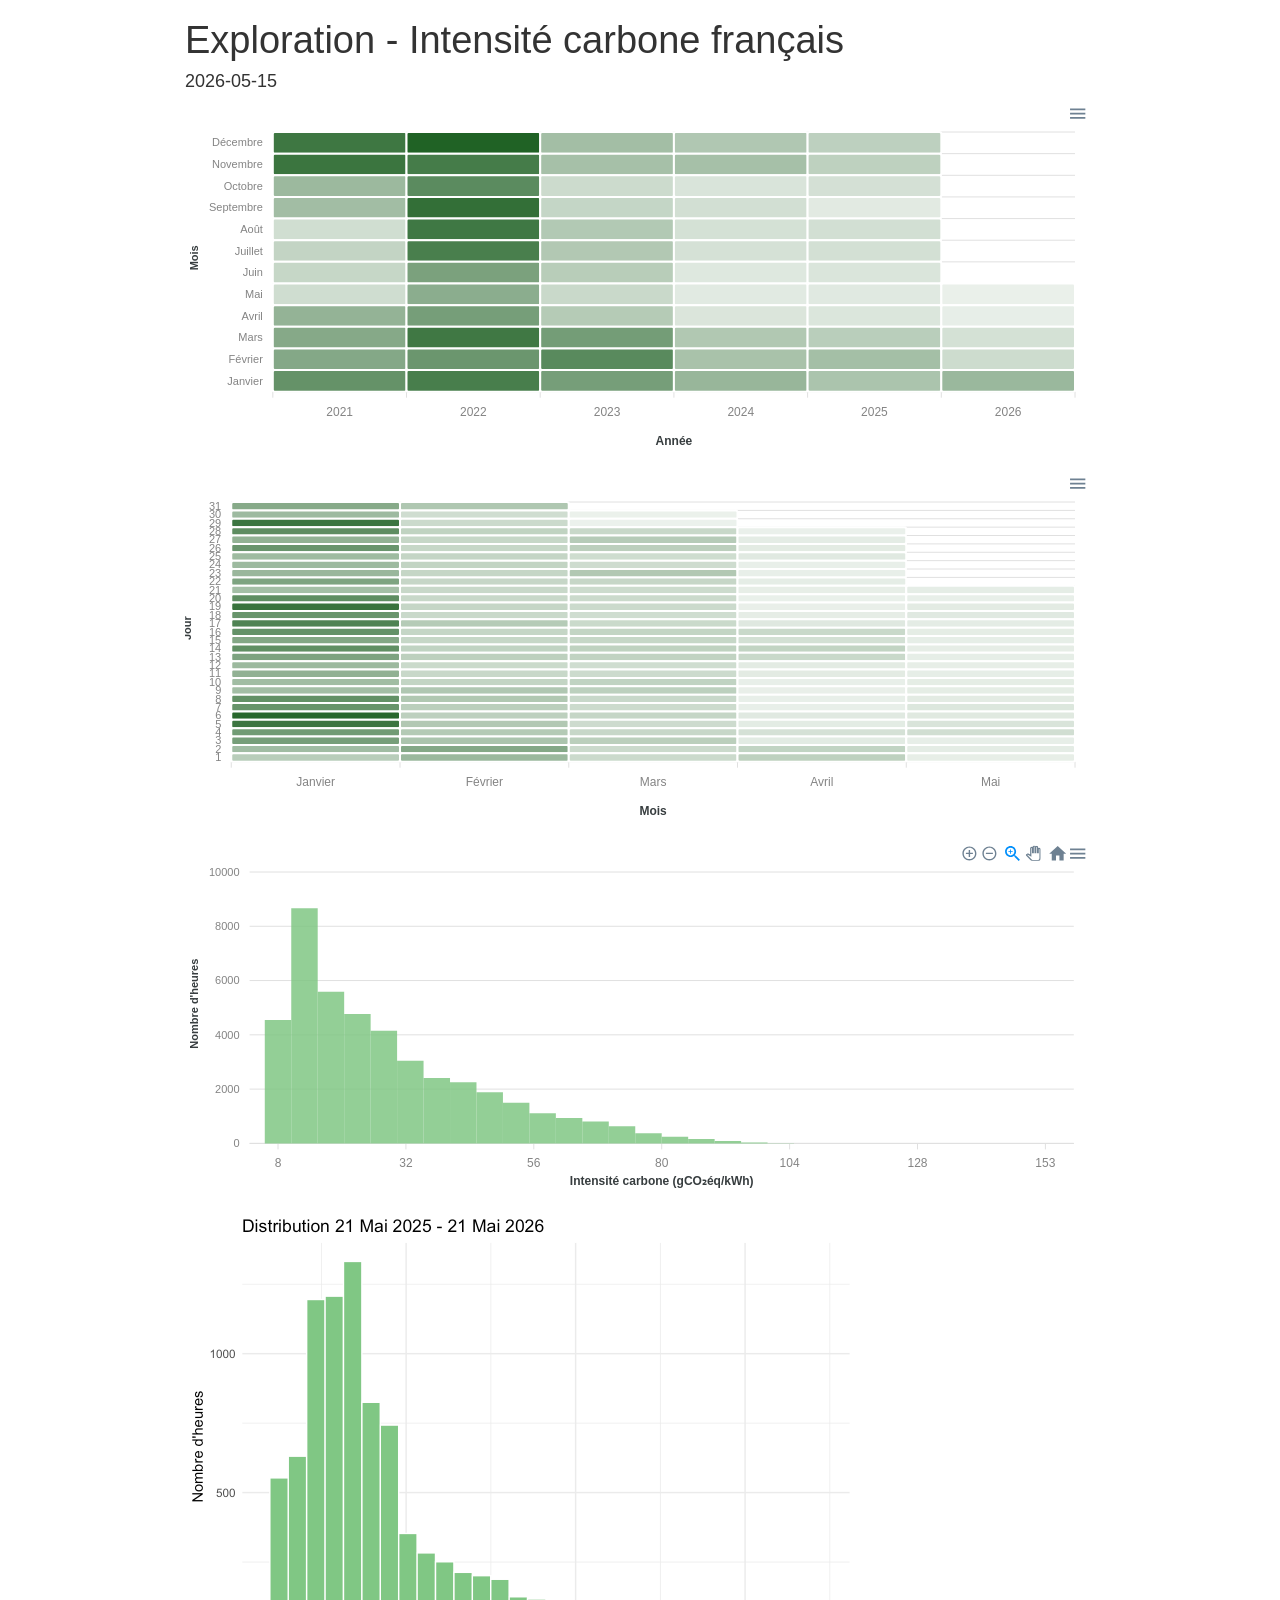
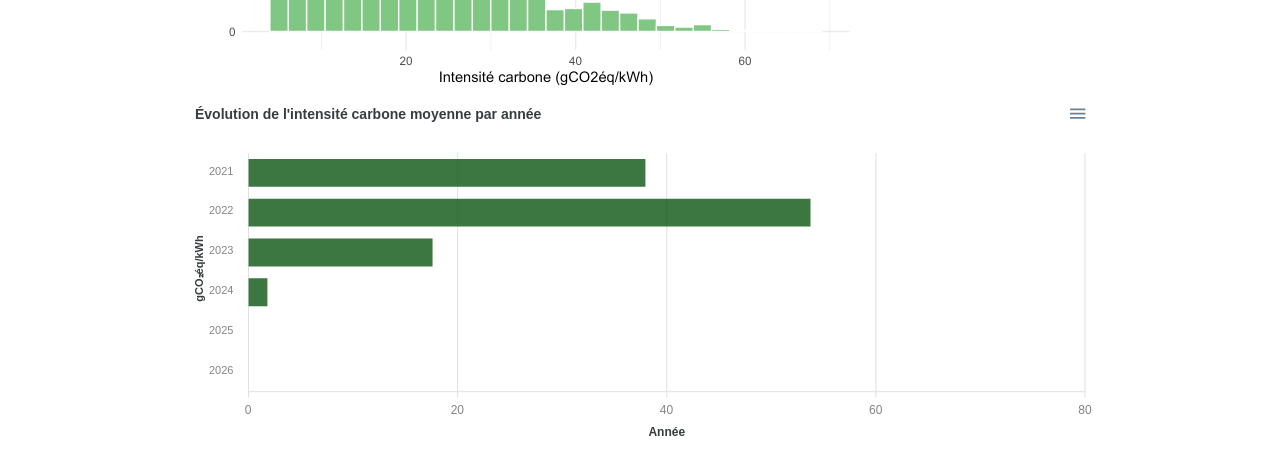
==== commit 9037a4ad: "Ajout d'un onglet dans le qmd" ====
--- a/dev/exploration.html
+++ b/dev/exploration.html
@@ -1280,13 +1280,15 @@
 </div>
 
 
-<div class="apexcharter html-widget html-fill-item" id="htmlwidget-9e0ae1eb57c00932ca38" style="width:100%;height:350px;"></div>
-<script type="application/json" data-for="htmlwidget-9e0ae1eb57c00932ca38">{"x":{"ax_opts":{"chart":{"type":"heatmap"},"series":[{"name":"janv","data":[{"x":"2021","y":54.20161290322581},{"x":"2022","y":64.31989247311827},{"x":"2023","y":47.98387096774194},{"x":"2024","y":36.09408602150538},{"x":"2025","y":29.55376344086022},{"x":"2026","y":35.31182795698925}]},{"name":"févr","data":[{"x":"2021","y":43.15922619047619},{"x":"2022","y":52.01785714285715},{"x":"2023","y":58.16815476190476},{"x":"2024","y":30.32183908045977},{"x":"2025","y":31.91815476190476},{"x":"2026","y":17.59672619047619}]},{"name":"mars","data":[{"x":"2021","y":42.62180349932705},{"x":"2022","y":66.97308209959623},{"x":"2023","y":48.89232839838493},{"x":"2024","y":27.52893674293405},{"x":"2025","y":24.46433378196501},{"x":"2026","y":15.11170928667564}]},{"name":"avr","data":[{"x":"2021","y":37.69722222222222},{"x":"2022","y":47.99027777777778},{"x":"2023","y":26.01111111111111},{"x":"2024","y":12.8},{"x":"2025","y":12.62222222222222},{"x":"2026","y":8.422222222222222}]},{"name":"mai","data":[{"x":"2021","y":16.91532258064516},{"x":"2022","y":40.59274193548387},{"x":"2023","y":19.0752688172043},{"x":"2024","y":10.45967741935484},{"x":"2025","y":10.8508064516129},{"x":"2026","y":7.564469914040115}]},{"name":"juin","data":[{"x":"2021","y":19.99027777777778},{"x":"2022","y":46.475},{"x":"2023","y":25.01944444444445},{"x":"2024","y":11.65833333333333},{"x":"2025","y":13.05694444444444}]},{"name":"juil","data":[{"x":"2021","y":21.20161290322581},{"x":"2022","y":63.8494623655914},{"x":"2023","y":27.1505376344086},{"x":"2024","y":14.71774193548387},{"x":"2025","y":15.27822580645161}]},{"name":"août","data":[{"x":"2021","y":16.61827956989247},{"x":"2022","y":67.20833333333333},{"x":"2023","y":27.05779569892473},{"x":"2024","y":15.08602150537634},{"x":"2025","y":15.71774193548387}]},{"name":"sept","data":[{"x":"2021","y":32.57222222222222},{"x":"2022","y":71.65138888888889},{"x":"2023","y":20.56805555555556},{"x":"2024","y":15.79305555555556},{"x":"2025","y":10.25}]},{"name":"oct","data":[{"x":"2021","y":34.72751677852349},{"x":"2022","y":57.49127516778523},{"x":"2023","y":17.95838926174497},{"x":"2024","y":13.37181208053691},{"x":"2025","y":15.22281879194631}]},{"name":"nov","data":[{"x":"2021","y":68.70416666666667},{"x":"2022","y":65.33750000000001},{"x":"2023","y":31.15},{"x":"2024","y":31.24583333333333},{"x":"2025","y":22.98055555555555}]},{"name":"déc","data":[{"x":"2021","y":67.79032258064517},{"x":"2022","y":78.13037634408602},{"x":"2023","y":32.23118279569893},{"x":"2024","y":27.75537634408602},{"x":"2025","y":23.13037634408602}]}],"yaxis":{"labels":{"style":{"colors":"#848484"}},"title":{"text":"Mois"}},"xaxis":{"labels":{"style":{"colors":"#848484"}},"title":{"text":"Année"}},"colors":["#1B5E20"],"tooltip":{"y":{"formatter":"function(val) { return val.toFixed(1) + ' gCO₂/kWh' }"}},"title":{"text":"Intensité carbone par mois et année"},"dataLabels":{"enabled":false}},"auto_update":{"series_animate":true,"update_options":false,"options_animate":true,"options_redrawPaths":true,"update_synced_charts":false},"sparkbox":false,"xaxis":{"min":"2021","max":"2026"},"type":"heatmap"},"evals":["ax_opts.tooltip.y.formatter"],"jsHooks":[]}</script>
-<div class="apexcharter html-widget html-fill-item" id="htmlwidget-0e808bb5856bef62f280" style="width:100%;height:350px;"></div>
-<script type="application/json" data-for="htmlwidget-0e808bb5856bef62f280">{"x":{"ax_opts":{"chart":{"type":"heatmap"},"series":[{"name":"1","data":[{"x":"janv","y":18.58333333333333},{"x":"févr","y":26.5},{"x":"mars","y":13.70833333333333},{"x":"avr","y":17.20833333333333},{"x":"mai","y":6.416666666666667}]},{"name":"2","data":[{"x":"janv","y":24.875},{"x":"févr","y":32.25},{"x":"mars","y":13.79166666666667},{"x":"avr","y":16.20833333333333},{"x":"mai","y":7}]},{"name":"3","data":[{"x":"janv","y":36.08333333333334},{"x":"févr","y":22},{"x":"mars","y":17.91666666666667},{"x":"avr","y":7.625},{"x":"mai","y":6.208333333333333}]},{"name":"4","data":[{"x":"janv","y":37.375},{"x":"févr","y":19.79166666666667},{"x":"mars","y":14.79166666666667},{"x":"avr","y":11},{"x":"mai","y":12.125}]},{"name":"5","data":[{"x":"janv","y":51.25},{"x":"févr","y":20.375},{"x":"mars","y":13.25},{"x":"avr","y":7.25},{"x":"mai","y":9.958333333333334}]},{"name":"6","data":[{"x":"janv","y":56.70833333333334},{"x":"févr","y":17.41666666666667},{"x":"mars","y":15.33333333333333},{"x":"avr","y":8.083333333333334},{"x":"mai","y":8.25}]},{"name":"7","data":[{"x":"janv","y":39.95833333333334},{"x":"févr","y":17.95833333333333},{"x":"mars","y":13.33333333333333},{"x":"avr","y":6},{"x":"mai","y":9.125}]},{"name":"8","data":[{"x":"janv","y":41.125},{"x":"févr","y":20.625},{"x":"mars","y":14.375},{"x":"avr","y":6},{"x":"mai","y":7.5}]},{"name":"9","data":[{"x":"janv","y":24.08333333333333},{"x":"févr","y":20.83333333333333},{"x":"mars","y":17.5},{"x":"avr","y":5.875},{"x":"mai","y":6.875}]},{"name":"10","data":[{"x":"janv","y":24.66666666666667},{"x":"févr","y":15.75},{"x":"mars","y":16.5},{"x":"avr","y":6},{"x":"mai","y":6.875}]},{"name":"11","data":[{"x":"janv","y":29.04166666666667},{"x":"févr","y":14.5},{"x":"mars","y":13.45833333333333},{"x":"avr","y":7.416666666666667},{"x":"mai","y":6.458333333333333}]},{"name":"12","data":[{"x":"janv","y":26.16666666666667},{"x":"févr","y":13.95833333333333},{"x":"mars","y":12.75},{"x":"avr","y":7.5},{"x":"mai","y":6.375}]},{"name":"13","data":[{"x":"janv","y":34.16666666666666},{"x":"févr","y":17.45833333333333},{"x":"mars","y":16.41666666666667},{"x":"avr","y":14.29166666666667},{"x":"mai","y":6.458333333333333}]},{"name":"14","data":[{"x":"janv","y":41.875},{"x":"févr","y":16.45833333333333},{"x":"mars","y":16.83333333333333},{"x":"avr","y":16.04166666666667},{"x":"mai","y":6.666666666666667}]},{"name":"15","data":[{"x":"janv","y":32.70833333333334},{"x":"févr","y":14.95833333333333},{"x":"mars","y":14.95833333333333},{"x":"avr","y":11.54166666666667},{"x":"mai","y":6.846153846153846}]},{"name":"16","data":[{"x":"janv","y":40.66666666666666},{"x":"févr","y":15.20833333333333},{"x":"mars","y":15.79166666666667},{"x":"avr","y":14.33333333333333}]},{"name":"17","data":[{"x":"janv","y":46.25},{"x":"févr","y":19.5},{"x":"mars","y":13.95833333333333},{"x":"avr","y":8.458333333333334}]},{"name":"18","data":[{"x":"janv","y":39.54166666666666},{"x":"févr","y":14.29166666666667},{"x":"mars","y":12.75},{"x":"avr","y":6.625}]},{"name":"19","data":[{"x":"janv","y":52.125},{"x":"févr","y":15.375},{"x":"mars","y":13.66666666666667},{"x":"avr","y":5.833333333333333}]},{"name":"20","data":[{"x":"janv","y":42.20833333333334},{"x":"févr","y":14.45833333333333},{"x":"mars","y":13.625},{"x":"avr","y":5.708333333333333}]},{"name":"21","data":[{"x":"janv","y":23.91666666666667},{"x":"févr","y":14.54166666666667},{"x":"mars","y":13.54166666666667},{"x":"avr","y":6.375}]},{"name":"22","data":[{"x":"janv","y":34},{"x":"févr","y":15.125},{"x":"mars","y":15.125},{"x":"avr","y":6.791666666666667}]},{"name":"23","data":[{"x":"janv","y":26.70833333333333},{"x":"févr","y":15.20833333333333},{"x":"mars","y":20.33333333333333},{"x":"avr","y":5.958333333333333}]},{"name":"24","data":[{"x":"janv","y":25.70833333333333},{"x":"févr","y":16.08333333333333},{"x":"mars","y":12.95833333333333},{"x":"avr","y":6}]},{"name":"25","data":[{"x":"janv","y":25.5},{"x":"févr","y":15.5},{"x":"mars","y":12.79166666666667},{"x":"avr","y":8.166666666666666}]},{"name":"26","data":[{"x":"janv","y":39.375},{"x":"févr","y":15.04166666666667},{"x":"mars","y":17.70833333333333},{"x":"avr","y":7.458333333333333}]},{"name":"27","data":[{"x":"janv","y":28.70833333333333},{"x":"févr","y":14.95833333333333},{"x":"mars","y":19.20833333333333},{"x":"avr","y":7}]},{"name":"28","data":[{"x":"janv","y":42.45833333333334},{"x":"févr","y":16.58333333333333},{"x":"mars","y":14.54166666666667},{"x":"avr","y":5.458333333333333}]},{"name":"29","data":[{"x":"janv","y":51.5},{"x":"mars","y":13.78260869565217},{"x":"avr","y":5.208333333333333}]},{"name":"30","data":[{"x":"janv","y":25.66666666666667},{"x":"mars","y":12.66666666666667},{"x":"avr","y":5.25}]},{"name":"31","data":[{"x":"janv","y":31.66666666666667},{"x":"mars","y":21.04166666666667}]}],"yaxis":{"labels":{"style":{"colors":"#848484"}},"title":{"text":"Jour"}},"xaxis":{"labels":{"style":{"colors":"#848484"}},"title":{"text":"Mois"}},"colors":["#1B5E20"],"tooltip":{"y":{"formatter":"function(val) { return val.toFixed(1) + ' gCO₂/kWh' }"}},"title":{"text":"Intensité carbone - 2026"},"dataLabels":{"enabled":false}},"auto_update":{"series_animate":true,"update_options":false,"options_animate":true,"options_redrawPaths":true,"update_synced_charts":false},"sparkbox":false,"xaxis":{"min":"avr","max":"mars"},"type":"heatmap"},"evals":["ax_opts.tooltip.y.formatter"],"jsHooks":[]}</script>
-<p><img role="img" aria-label src="[data-uri]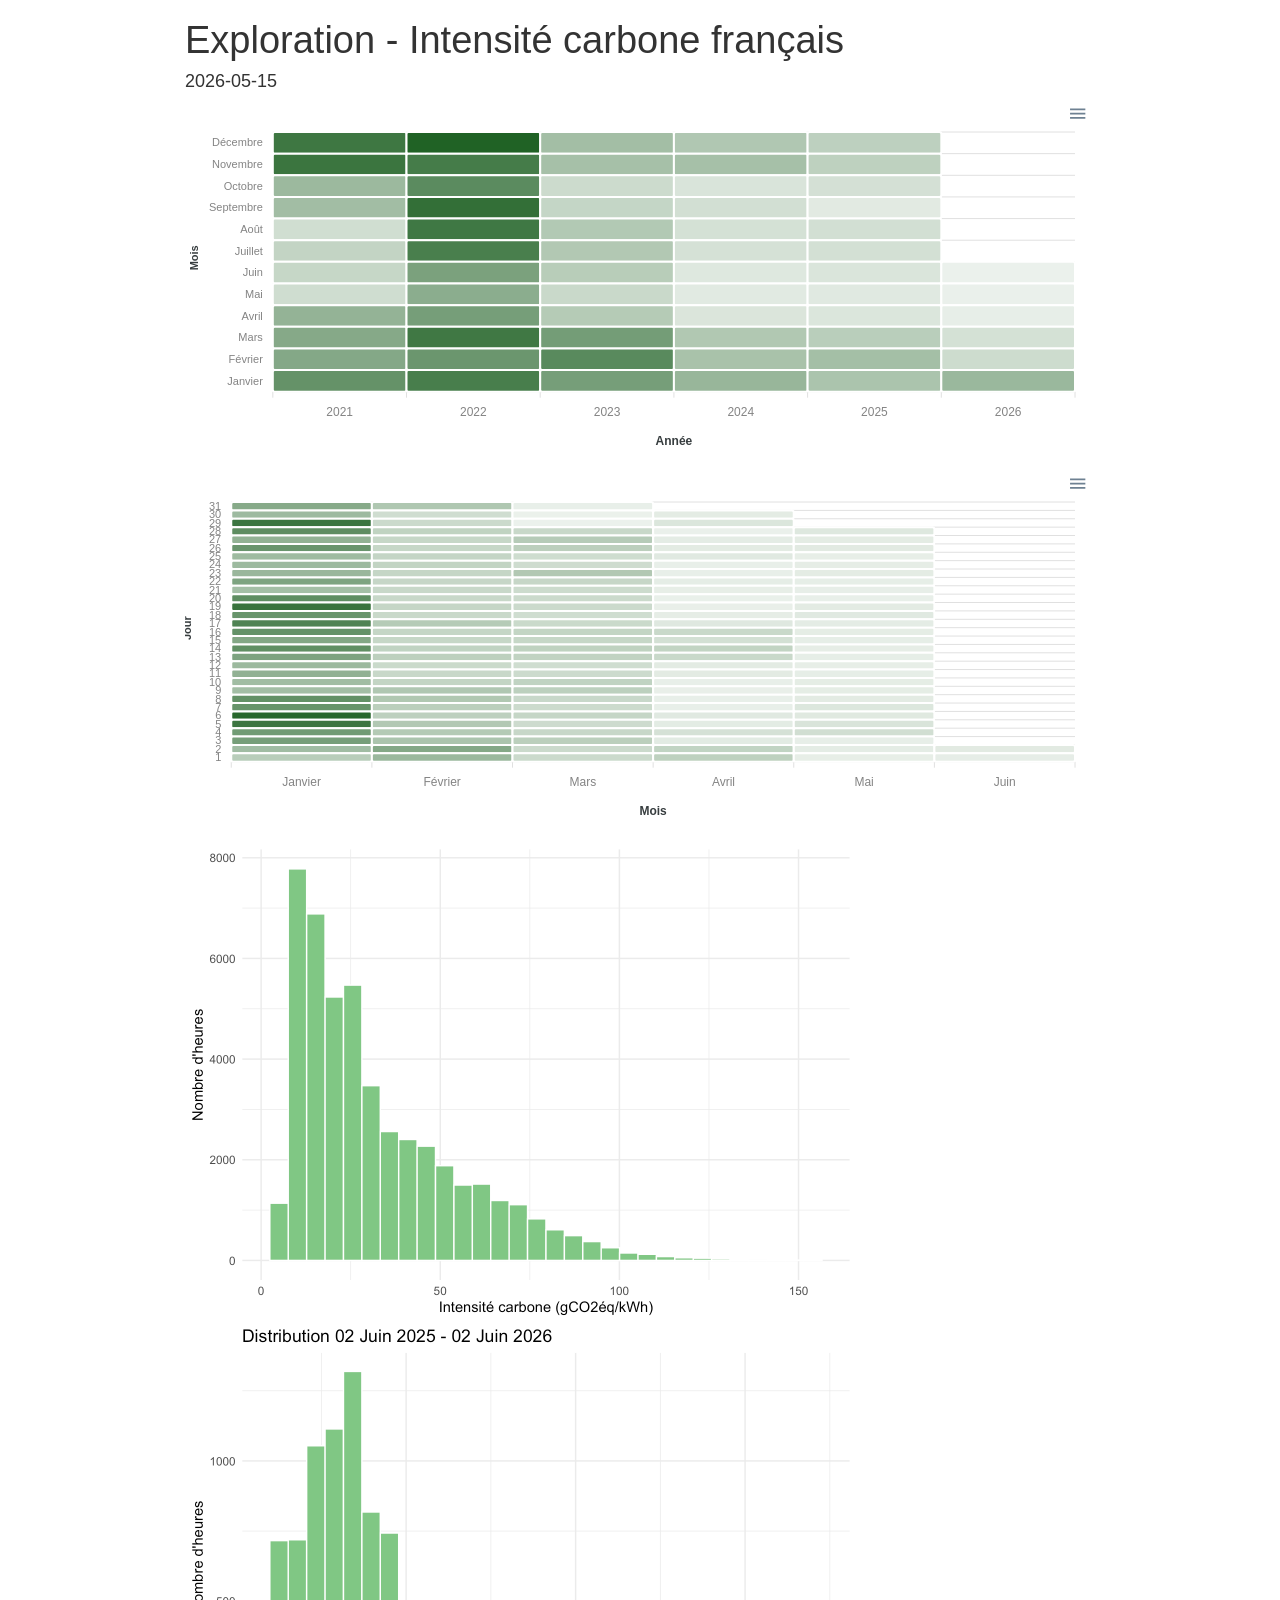
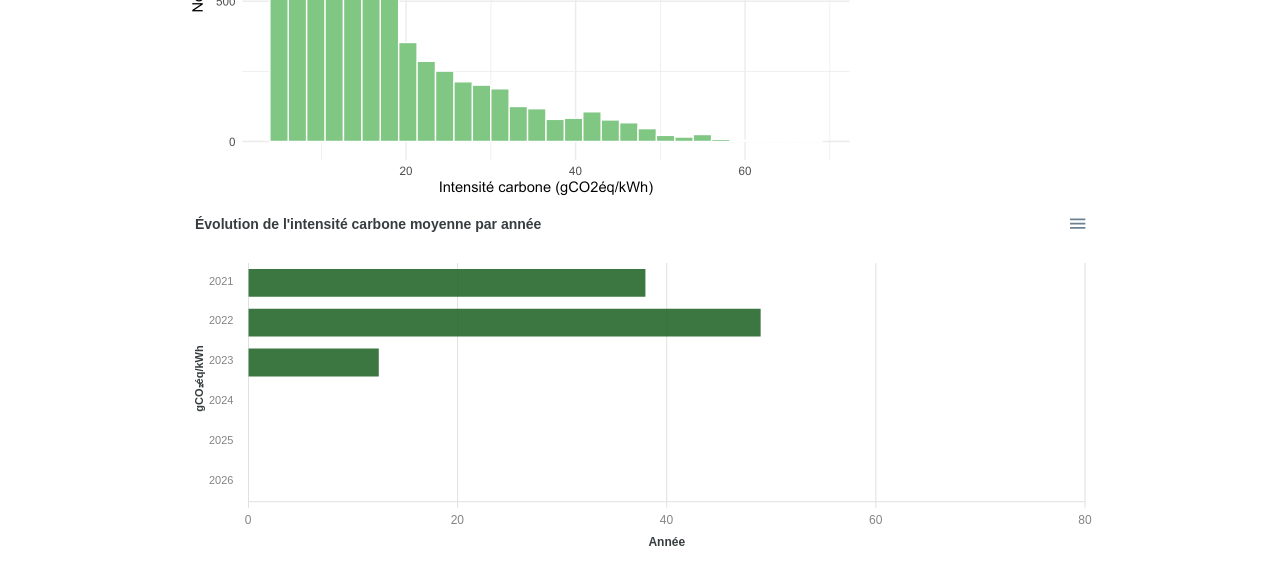
